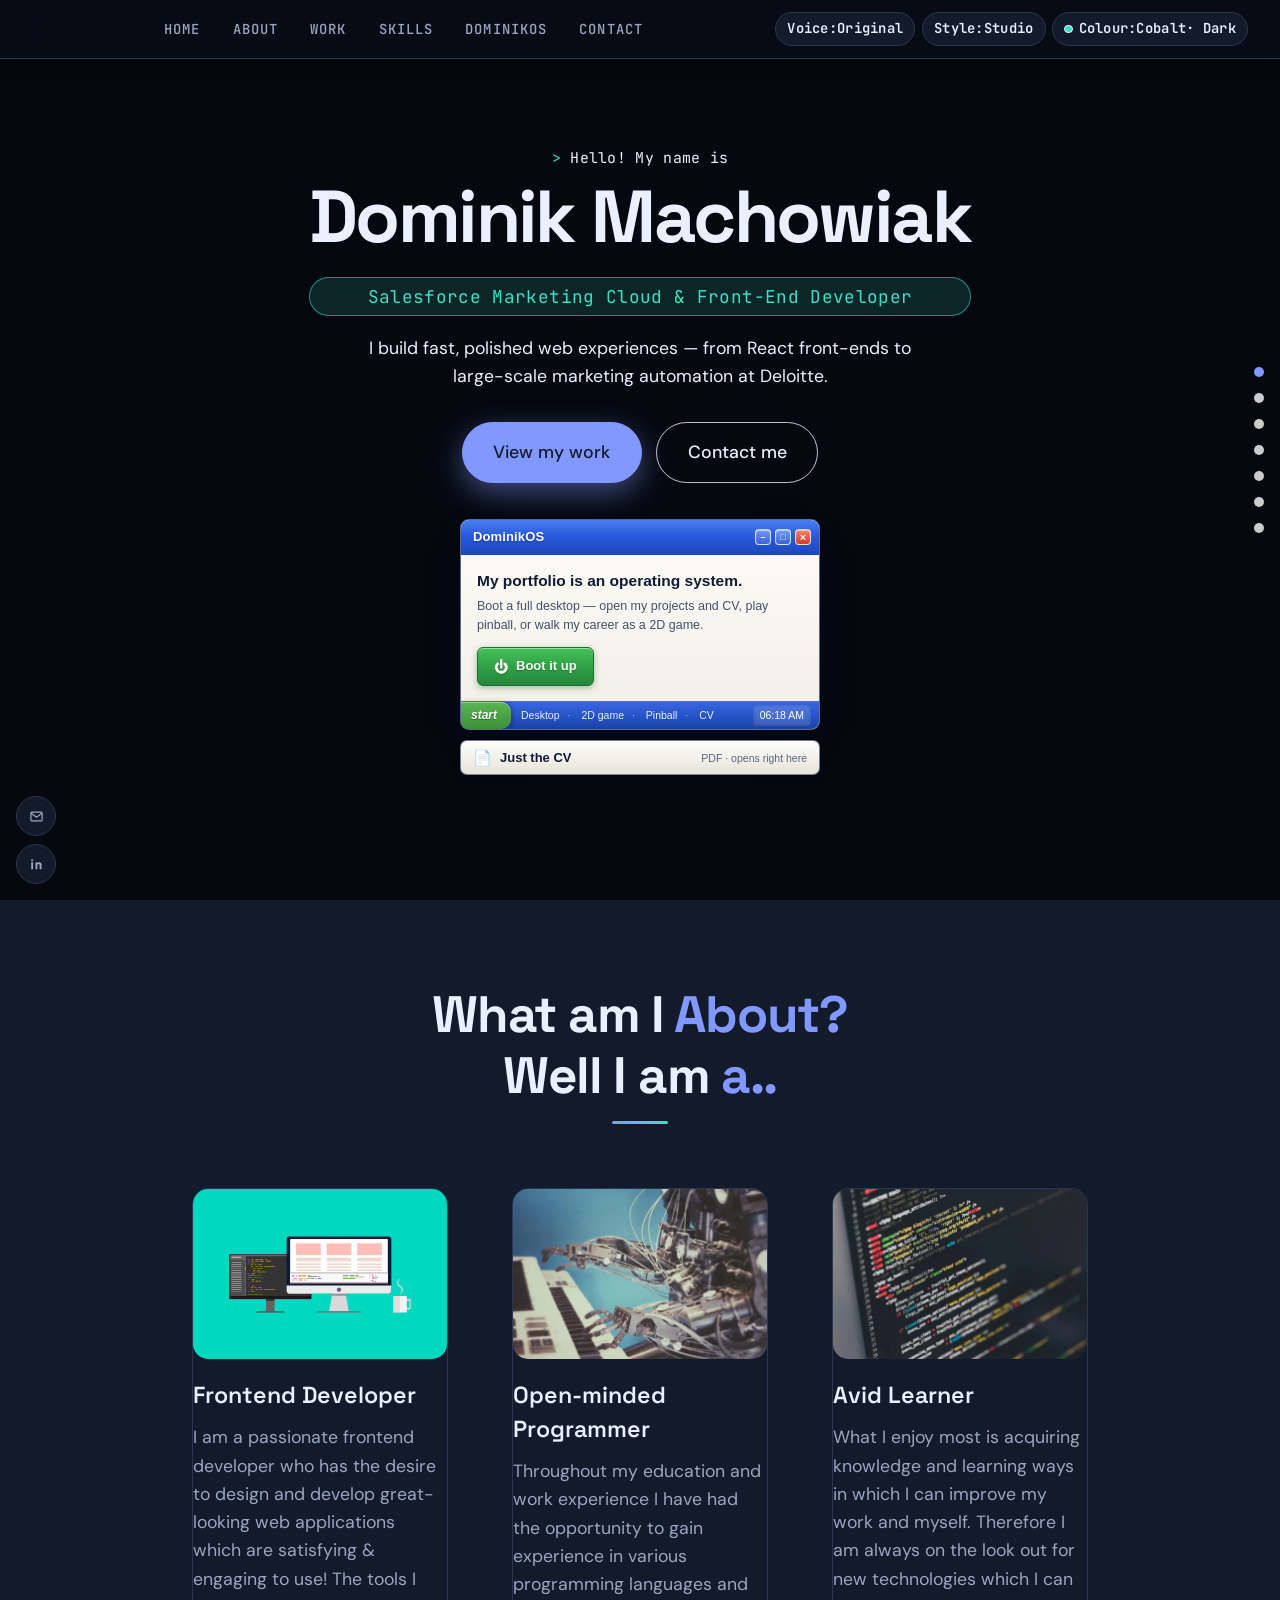
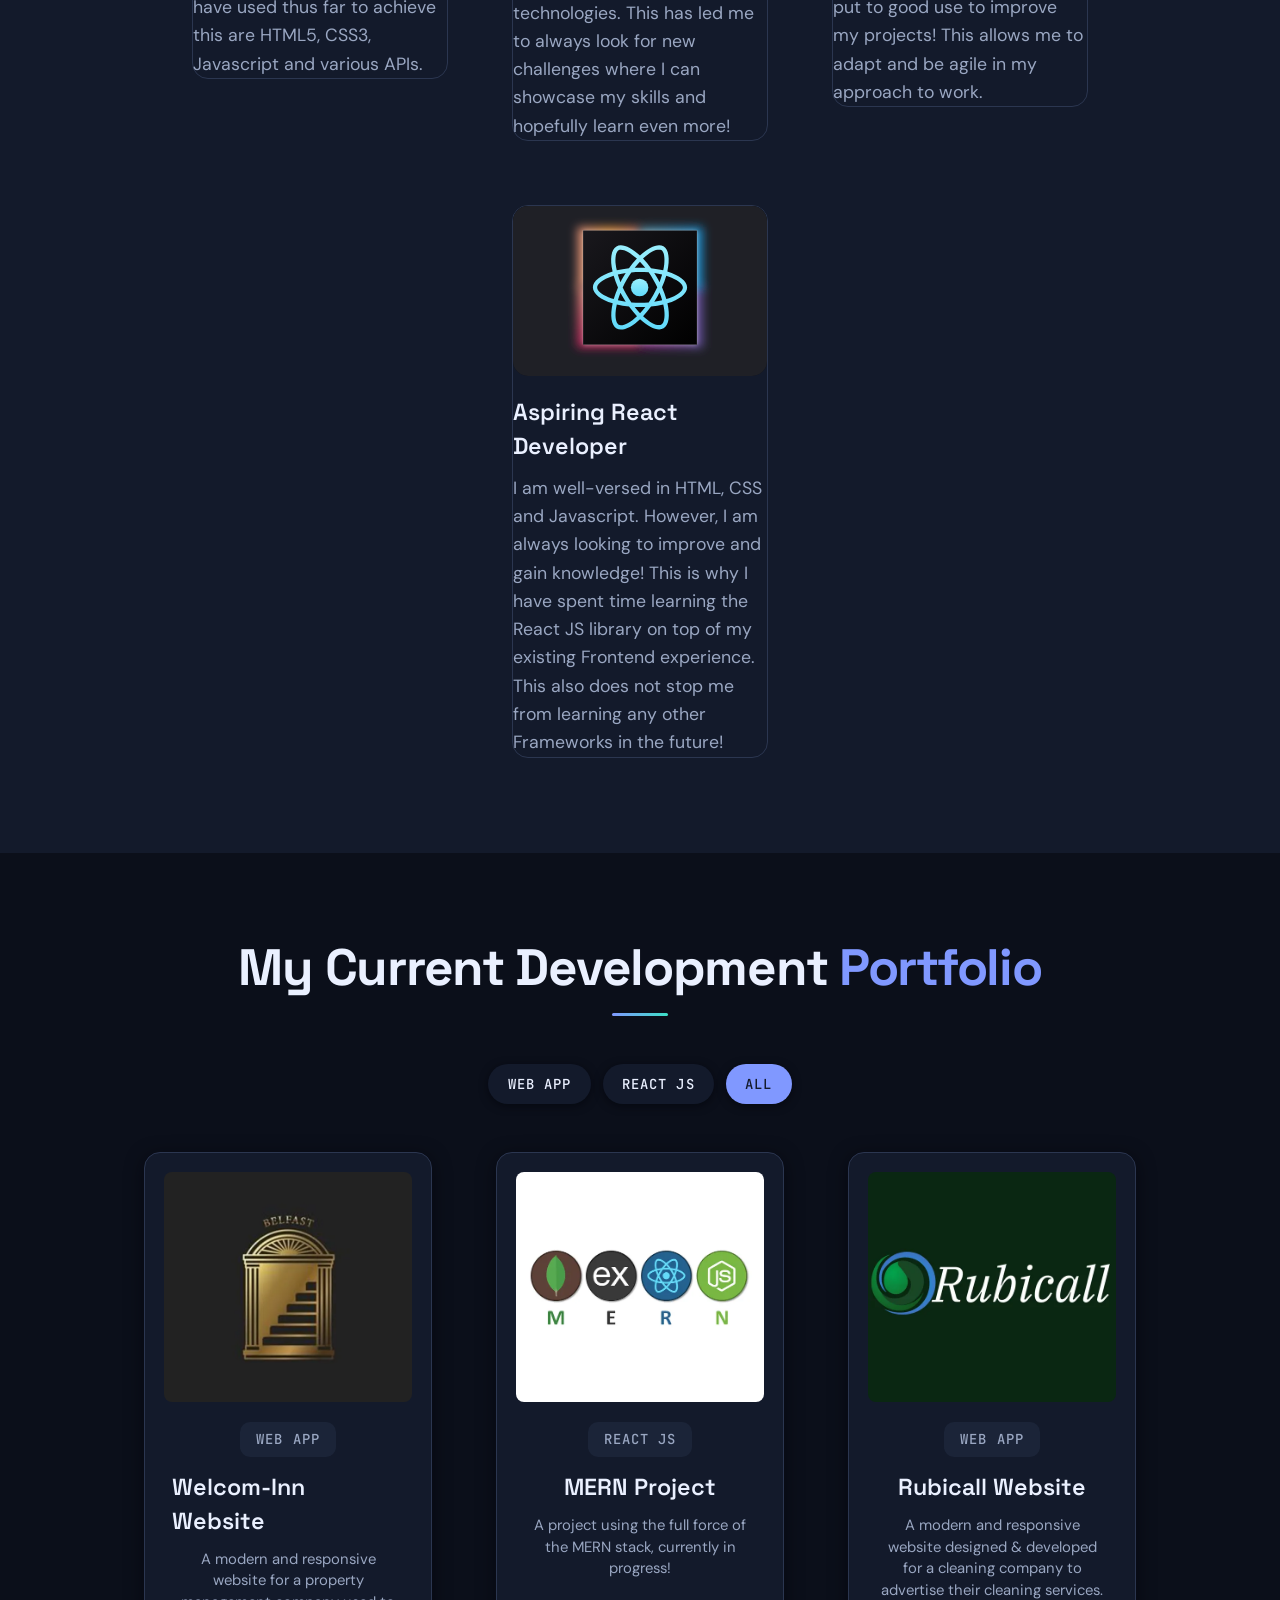
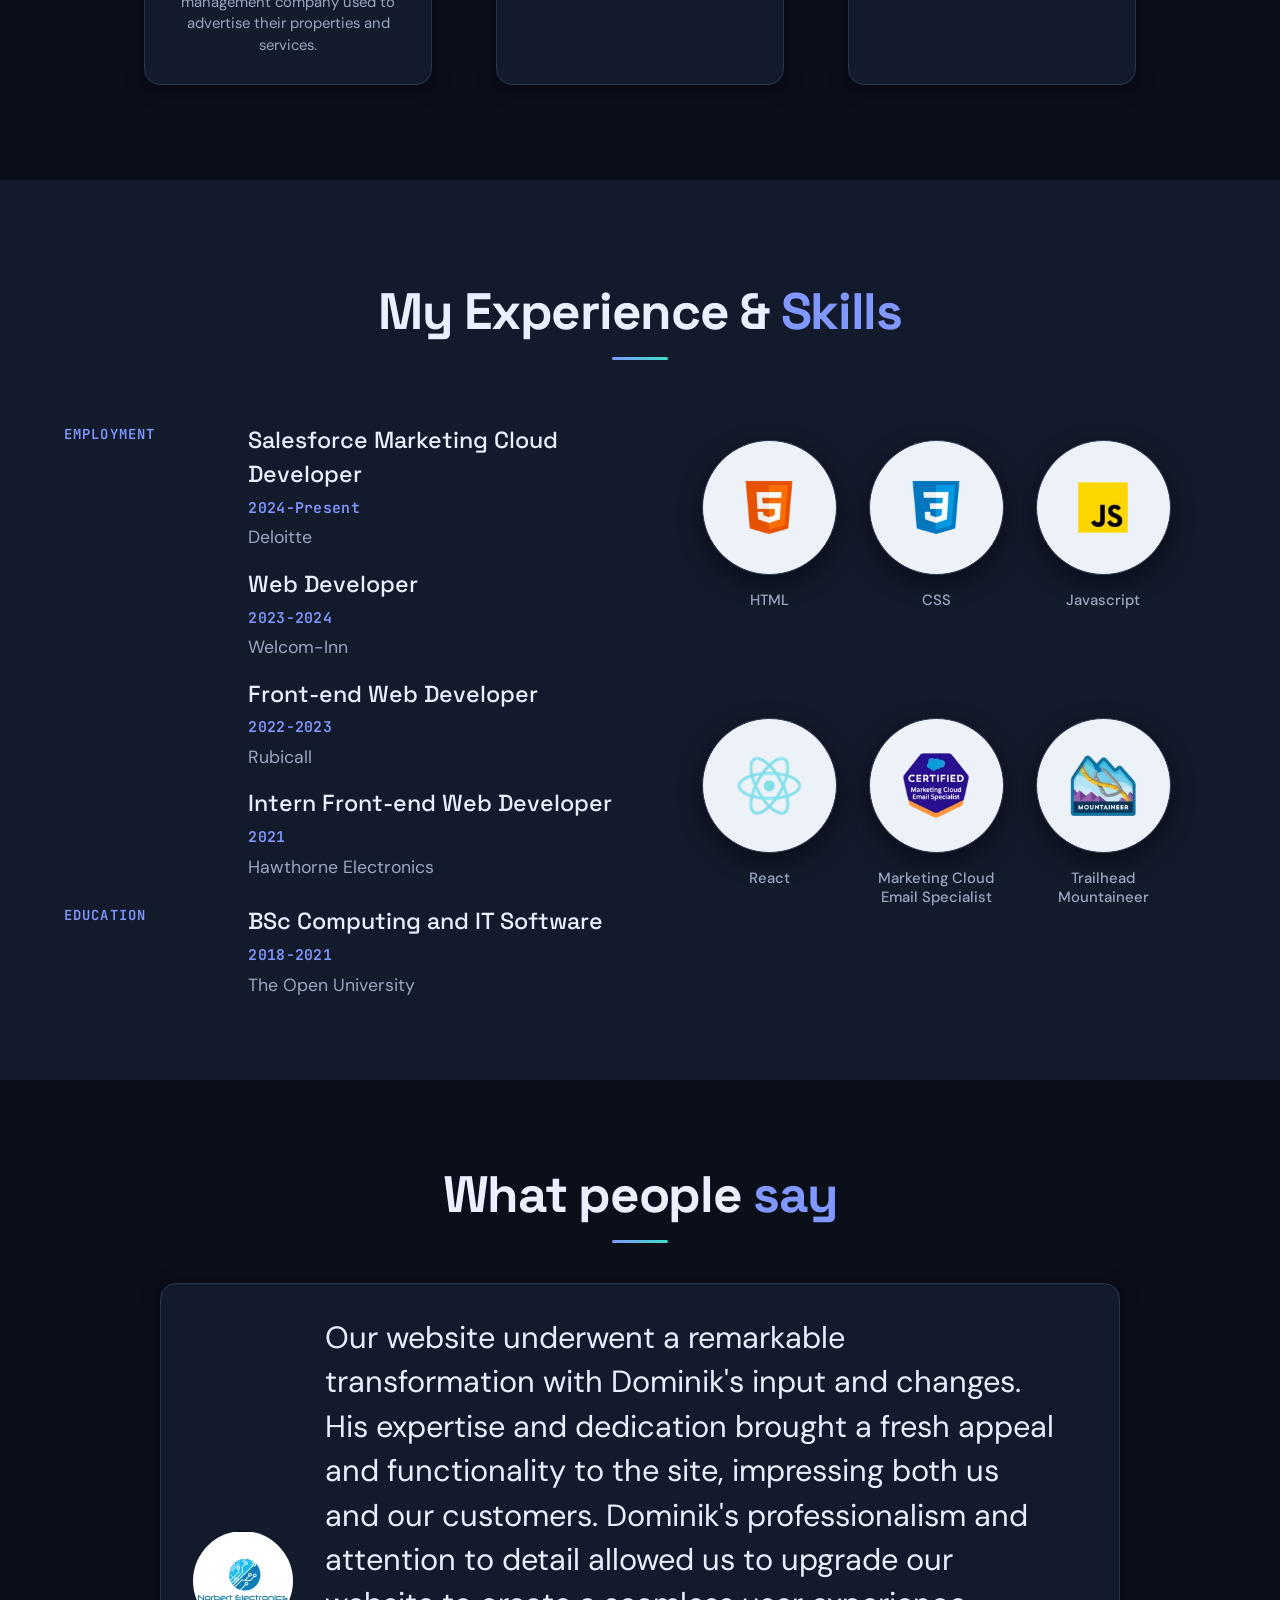
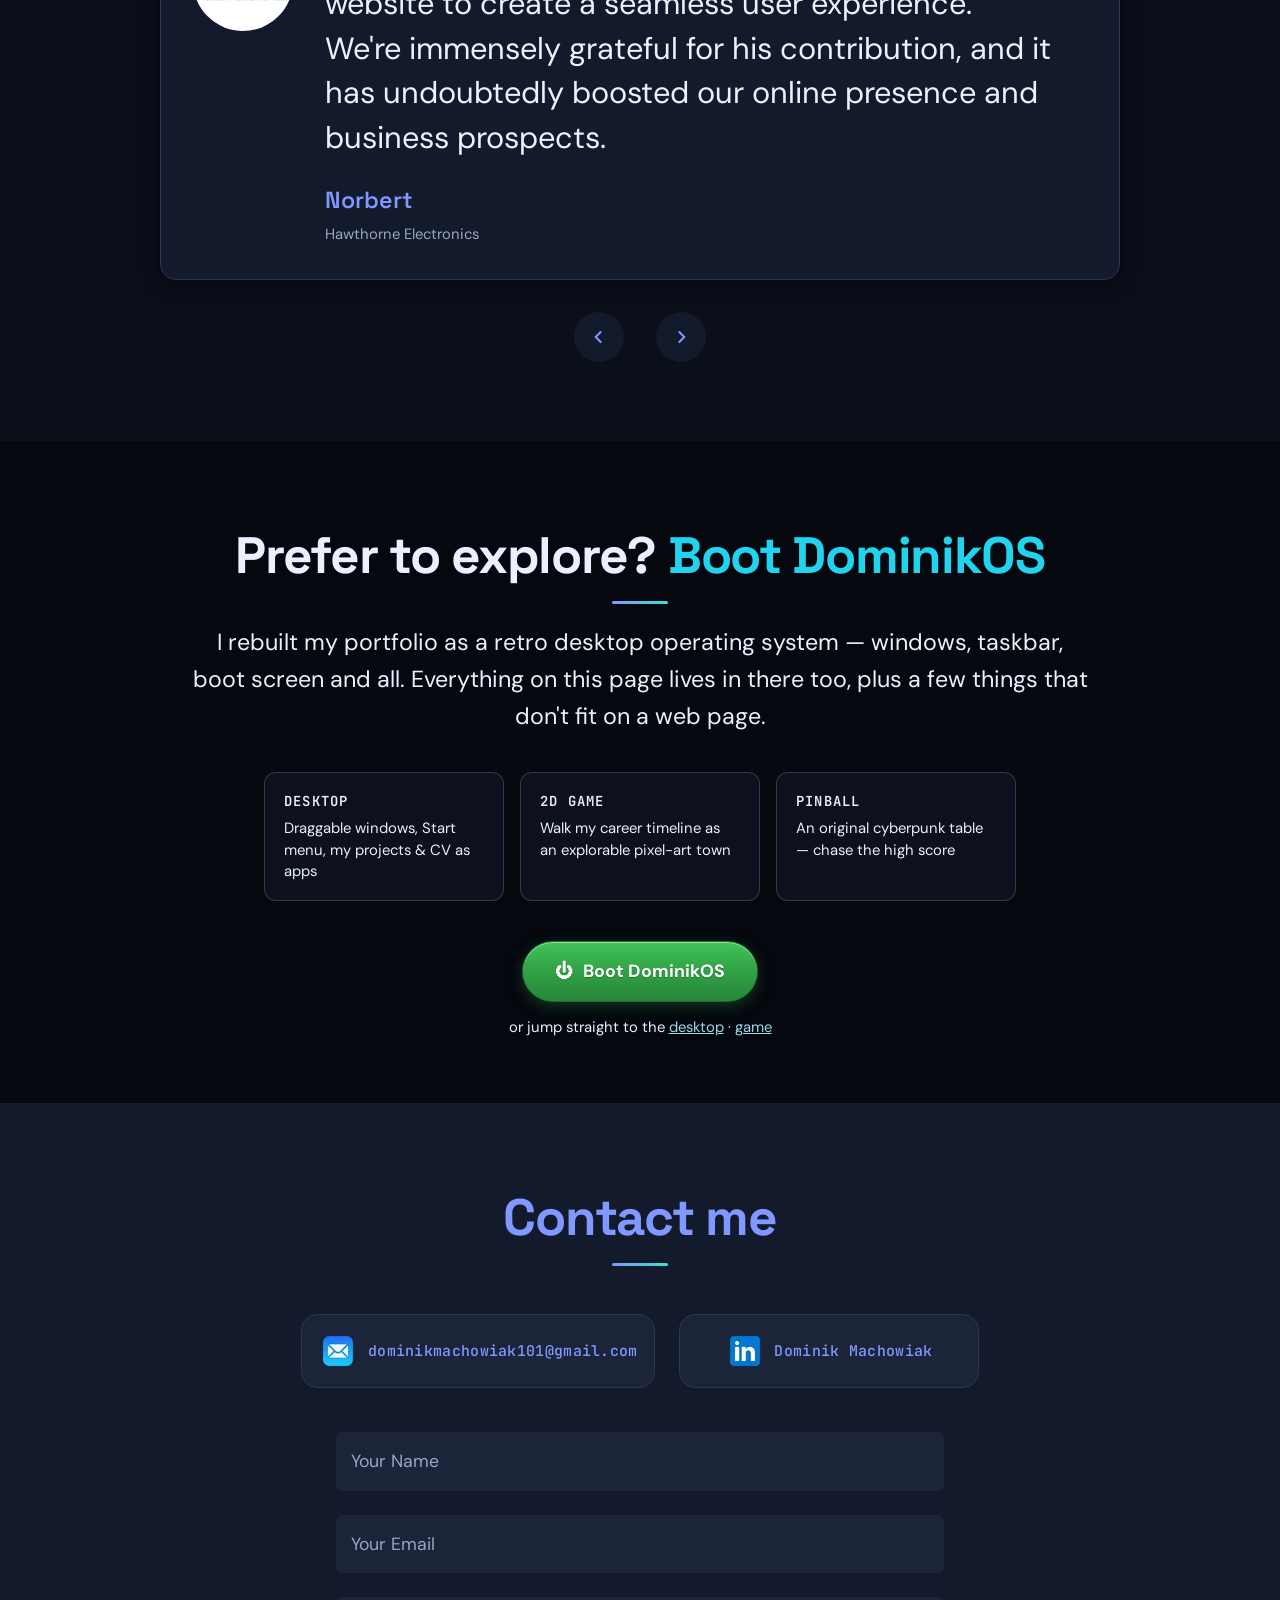
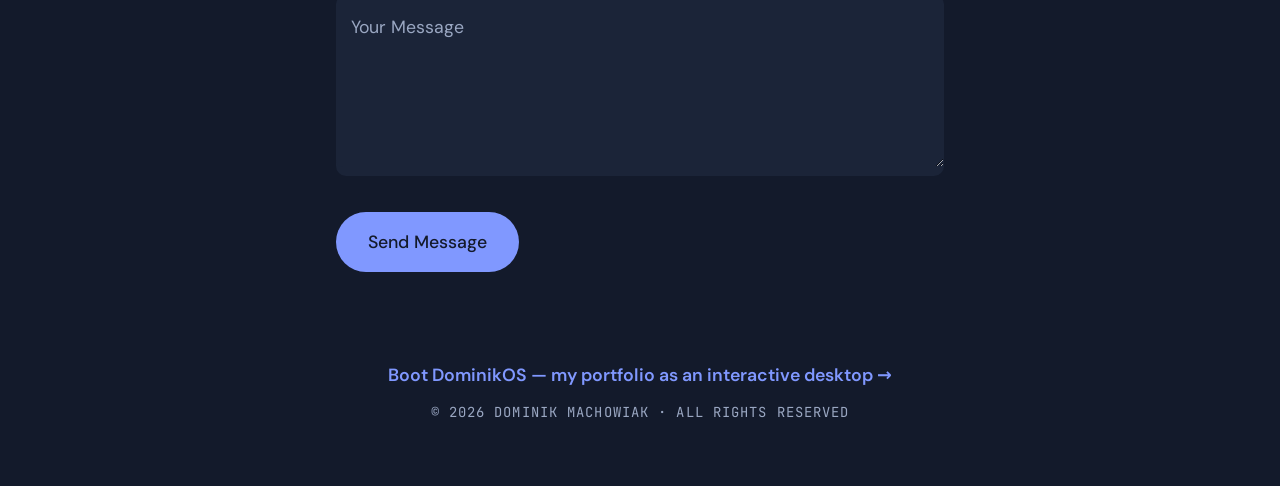
==== index.html @ dfaf6bad "Deploy 2026-09-29 14:57" ====
<!DOCTYPE html><html lang="en" data-copy-version="current" data-style="studio" data-palette="cobalt"> <head><meta charset="utf-8"><meta name="viewport" content="width=device-width, initial-scale=1"><title data-copy-current="Dominik Machowiak | Salesforce Marketing Cloud &#38; Front-End Developer" data-copy-revised="Dominik Machowiak | Salesforce Marketing Cloud &#38; Front-End Developer" data-copy-human="Dominik Machowiak | Web Developer, Marketing Automation &#38; DominikOS">Dominik Machowiak | Salesforce Marketing Cloud &amp; Front-End Developer</title><meta name="description" content="Dominik Machowiak — Salesforce Marketing Cloud Developer at Deloitte and front-end developer (React, JavaScript). See my projects, or boot DominikOS: my portfolio as an interactive desktop with a 2D game." data-copy-current="Dominik Machowiak — Salesforce Marketing Cloud Developer at Deloitte and front-end developer (React, JavaScript). See my projects, or boot DominikOS: my portfolio as an interactive desktop with a 2D game." data-copy-revised="Dominik Machowiak is a Salesforce Marketing Cloud Developer at Deloitte and front-end developer. View selected work, experience and DominikOS." data-copy-human="Websites for real businesses, marketing automation, React and DominikOS: a retro desktop version of Dominik Machowiak's portfolio."><link rel="canonical" href="https://dominikmachowiak.com/"><meta name="theme-color" content="#151320"><link rel="icon" href="/dominik.png"><link rel="apple-touch-icon" href="/logo192.png"><link rel="manifest" href="/manifest.webmanifest"><link rel="sitemap" href="/sitemap-index.xml"><meta name="generator" content="Astro v5.18.2"><meta property="og:type" content="profile"><meta property="og:url" content="https://dominikmachowiak.com/"><meta property="og:title" content="Dominik Machowiak | Salesforce Marketing Cloud &#38; Front-End Developer"><meta property="og:description" content="Dominik Machowiak — Salesforce Marketing Cloud Developer at Deloitte and front-end developer (React, JavaScript). See my projects, or boot DominikOS: my portfolio as an interactive desktop with a 2D game."><meta property="og:image" content="https://dominikmachowiak.com/dominik.png"><meta property="og:site_name" content="Dominik Machowiak"><!-- TODO: replace og:image with a branded 1200x630 card (DominikOS screenshot + name/role) and switch twitter:card to summary_large_image --><meta name="twitter:card" content="summary"><meta name="twitter:title" content="Dominik Machowiak | Salesforce Marketing Cloud &#38; Front-End Developer"><meta name="twitter:description" content="Dominik Machowiak — Salesforce Marketing Cloud Developer at Deloitte and front-end developer (React, JavaScript). See my projects, or boot DominikOS: my portfolio as an interactive desktop with a 2D game."><meta name="twitter:image" content="https://dominikmachowiak.com/dominik.png"><script type="application/ld+json">{"@context":"https://schema.org","@graph":[{"@type":"Person","@id":"https://dominikmachowiak.com/#person","name":"Dominik Machowiak","url":"https://dominikmachowiak.com/","image":"https://dominikmachowiak.com/dominik.png","jobTitle":"Salesforce Marketing Cloud Developer","worksFor":{"@type":"Organization","name":"Deloitte"},"alumniOf":{"@type":"CollegeOrUniversity","name":"The Open University"},"knowsAbout":["Salesforce Marketing Cloud","AMPscript","Email Studio","Front-End Development","React","JavaScript","HTML","CSS"],"email":"mailto:dominikmachowiak101@gmail.com","sameAs":["https://www.linkedin.com/in/dominikmachowiak/"]},{"@type":"WebSite","@id":"https://dominikmachowiak.com/#website","url":"https://dominikmachowiak.com/","name":"Dominik Machowiak — Portfolio","publisher":{"@id":"https://dominikmachowiak.com/#person"}},{"@type":"ProfilePage","@id":"https://dominikmachowiak.com/#page","url":"https://dominikmachowiak.com/","isPartOf":{"@id":"https://dominikmachowiak.com/#website"},"mainEntity":{"@id":"https://dominikmachowiak.com/#person"}}]}</script><script type="speculationrules">{"prerender":[{"where":{"href_matches":"/os/*"},"eagerness":"moderate"}]}</script><!-- Apply saved display choices before first paint; defaults remain usable without JS. --><script>
      (() => {
        let copyVersion = 'current';
        let style = 'studio';
        let palette = 'cobalt';
        const styles = ['studio', 'classic', 'editorial', 'glass', 'terminal', 'cupertino'];
        const palettes = [
          'cobalt',
          'frost',
          'cloud',
          'paper',
          'mint',
          'rose',
          'sky',
          'sand',
          'midnight',
          'oled',
          'forest',
          'aubergine',
          'ember',
          'slate',
        ];

        try {
          const savedVersion = localStorage.getItem('portfolio-copy-version');
          const savedStyle = localStorage.getItem('portfolio-style');
          const savedPalette = localStorage.getItem('portfolio-palette');
          if (savedVersion === 'revised' || savedVersion === 'human') copyVersion = savedVersion;
          if (savedStyle && styles.includes(savedStyle)) style = savedStyle;
          if (savedPalette && palettes.includes(savedPalette)) palette = savedPalette;
        } catch {
          // Storage may be disabled; all switches still work for this visit.
        }

        document.documentElement.dataset.copyVersion = copyVersion;
        document.documentElement.dataset.style = style;
        document.documentElement.dataset.palette = palette;
        document.documentElement.classList.add('js');
      })();
    </script><link rel="stylesheet" href="/_astro/index.BD289SNH.css"></head> <body>  <nav class="navbar" aria-label="Main" data-astro-cid-5blmo7yk> <a class="navbar-title" href="#home" tabindex="-1" aria-hidden="true" data-astro-cid-5blmo7yk>Dominik Machowiak</a> <ul class="navbar-links" data-astro-cid-5blmo7yk> <li data-astro-cid-5blmo7yk> <a href="#home" data-astro-cid-5blmo7yk> <span data-copy-version="current" data-astro-cid-5blmo7yk>home</span> <span data-copy-version="revised" data-astro-cid-5blmo7yk>Home</span> <span data-copy-version="human" data-astro-cid-5blmo7yk>Home</span> </a> </li><li data-astro-cid-5blmo7yk> <a href="#about" data-astro-cid-5blmo7yk> <span data-copy-version="current" data-astro-cid-5blmo7yk>about</span> <span data-copy-version="revised" data-astro-cid-5blmo7yk>Profile</span> <span data-copy-version="human" data-astro-cid-5blmo7yk>About</span> </a> </li><li data-astro-cid-5blmo7yk> <a href="#work" data-astro-cid-5blmo7yk> <span data-copy-version="current" data-astro-cid-5blmo7yk>work</span> <span data-copy-version="revised" data-astro-cid-5blmo7yk>Work</span> <span data-copy-version="human" data-astro-cid-5blmo7yk>Things I&#39;ve built</span> </a> </li><li data-astro-cid-5blmo7yk> <a href="#skills" data-astro-cid-5blmo7yk> <span data-copy-version="current" data-astro-cid-5blmo7yk>skills</span> <span data-copy-version="revised" data-astro-cid-5blmo7yk>Experience</span> <span data-copy-version="human" data-astro-cid-5blmo7yk>Experience</span> </a> </li><li data-astro-cid-5blmo7yk> <a href="#dominikos" data-astro-cid-5blmo7yk> <span data-copy-version="current" data-astro-cid-5blmo7yk>DominikOS</span> <span data-copy-version="revised" data-astro-cid-5blmo7yk>DominikOS</span> <span data-copy-version="human" data-astro-cid-5blmo7yk>DominikOS</span> </a> </li><li data-astro-cid-5blmo7yk> <a href="#contact" data-astro-cid-5blmo7yk> <span data-copy-version="current" data-astro-cid-5blmo7yk>contact</span> <span data-copy-version="revised" data-astro-cid-5blmo7yk>Contact</span> <span data-copy-version="human" data-astro-cid-5blmo7yk>Say hello</span> </a> </li> </ul> <div class="navbar-controls" role="group" aria-label="Portfolio display options" data-astro-cid-5blmo7yk> <button class="nav-option-toggle copy-toggle" type="button" aria-label="Copy version: Original. Activate formal version." data-copy-active="current" data-copy-toggle data-astro-cid-5blmo7yk> <span class="toggle-prefix" data-astro-cid-5blmo7yk>Voice: </span><span data-copy-toggle-label data-astro-cid-5blmo7yk>Original</span> <span class="sr-only" data-copy-toggle-action data-astro-cid-5blmo7yk>. Activate formal version.</span> </button> <button class="nav-option-toggle style-toggle" type="button" aria-label="Style: Classic. Activate editorial style." data-style-active="classic" data-style-toggle data-astro-cid-5blmo7yk> <span class="toggle-prefix" data-astro-cid-5blmo7yk>Style: </span><span data-style-toggle-label data-astro-cid-5blmo7yk>Classic</span> <span class="sr-only" data-style-toggle-action data-astro-cid-5blmo7yk>. Activate editorial style.</span> </button> <button class="nav-option-toggle palette-toggle" type="button" aria-label="Colour palette: Cloud, light mode. Activate Paper, light mode." data-palette-active="cloud" data-palette-toggle data-astro-cid-5blmo7yk> <span class="palette-swatch" aria-hidden="true" data-astro-cid-5blmo7yk></span> <span class="toggle-prefix" data-astro-cid-5blmo7yk>Colour: </span><span data-palette-toggle-label data-astro-cid-5blmo7yk>Cloud</span> <span class="toggle-detail" data-palette-toggle-mode data-astro-cid-5blmo7yk> · Light</span> <span class="sr-only" data-palette-toggle-action data-astro-cid-5blmo7yk>. Activate Paper, light mode.</span> </button> </div> <button class="navbar-toggle" type="button" aria-expanded="false" aria-controls="mobile-menu" data-nav-toggle data-astro-cid-5blmo7yk> <span class="sr-only" data-astro-cid-5blmo7yk>Open menu</span> <svg width="20" height="20" viewBox="0 0 24 24" fill="none" aria-hidden="true" data-astro-cid-5blmo7yk> <path d="M4 7h16M4 12h16M4 17h10" stroke="currentColor" stroke-width="2" stroke-linecap="round" data-astro-cid-5blmo7yk></path> </svg> </button> <div class="navbar-panel" id="mobile-menu" hidden data-nav-panel data-astro-cid-5blmo7yk> <button class="navbar-close" type="button" data-nav-close data-astro-cid-5blmo7yk> <span class="sr-only" data-astro-cid-5blmo7yk>Close menu</span> <svg width="26" height="26" viewBox="0 0 24 24" fill="none" aria-hidden="true" data-astro-cid-5blmo7yk> <path d="M6 6l12 12M18 6L6 18" stroke="currentColor" stroke-width="2" stroke-linecap="round" data-astro-cid-5blmo7yk></path> </svg> </button> <ul data-astro-cid-5blmo7yk> <li data-astro-cid-5blmo7yk> <a href="#home" data-nav-link data-astro-cid-5blmo7yk> <span data-copy-version="current" data-astro-cid-5blmo7yk>home</span> <span data-copy-version="revised" data-astro-cid-5blmo7yk>Home</span> <span data-copy-version="human" data-astro-cid-5blmo7yk>Home</span> </a> </li><li data-astro-cid-5blmo7yk> <a href="#about" data-nav-link data-astro-cid-5blmo7yk> <span data-copy-version="current" data-astro-cid-5blmo7yk>about</span> <span data-copy-version="revised" data-astro-cid-5blmo7yk>Profile</span> <span data-copy-version="human" data-astro-cid-5blmo7yk>About</span> </a> </li><li data-astro-cid-5blmo7yk> <a href="#work" data-nav-link data-astro-cid-5blmo7yk> <span data-copy-version="current" data-astro-cid-5blmo7yk>work</span> <span data-copy-version="revised" data-astro-cid-5blmo7yk>Work</span> <span data-copy-version="human" data-astro-cid-5blmo7yk>Things I&#39;ve built</span> </a> </li><li data-astro-cid-5blmo7yk> <a href="#skills" data-nav-link data-astro-cid-5blmo7yk> <span data-copy-version="current" data-astro-cid-5blmo7yk>skills</span> <span data-copy-version="revised" data-astro-cid-5blmo7yk>Experience</span> <span data-copy-version="human" data-astro-cid-5blmo7yk>Experience</span> </a> </li><li data-astro-cid-5blmo7yk> <a href="#dominikos" data-nav-link data-astro-cid-5blmo7yk> <span data-copy-version="current" data-astro-cid-5blmo7yk>DominikOS</span> <span data-copy-version="revised" data-astro-cid-5blmo7yk>DominikOS</span> <span data-copy-version="human" data-astro-cid-5blmo7yk>DominikOS</span> </a> </li><li data-astro-cid-5blmo7yk> <a href="#contact" data-nav-link data-astro-cid-5blmo7yk> <span data-copy-version="current" data-astro-cid-5blmo7yk>contact</span> <span data-copy-version="revised" data-astro-cid-5blmo7yk>Contact</span> <span data-copy-version="human" data-astro-cid-5blmo7yk>Say hello</span> </a> </li> </ul> </div> </nav>  <main> <header id="home" class="section bg-dark hero" data-astro-cid-shwxrd6l> <div class="hero-circles hero-circles-left" aria-hidden="true" data-astro-cid-shwxrd6l> <div class="circle" data-astro-cid-shwxrd6l> <img src="/_astro/html.PqILu1lY_RP3g8.webp" alt loading="eager" data-astro-cid-shwxrd6l="true" decoding="async" fetchpriority="auto" width="120" height="120"> </div><div class="circle" data-astro-cid-shwxrd6l> <img src="/_astro/javascript.Db3Wfev6_Z4UIY7.webp" alt loading="eager" data-astro-cid-shwxrd6l="true" decoding="async" fetchpriority="auto" width="120" height="120"> </div><div class="circle" data-astro-cid-shwxrd6l> <img src="/_astro/css.D5KBgePu_2uhsbn.webp" alt loading="eager" data-astro-cid-shwxrd6l="true" decoding="async" fetchpriority="auto" width="120" height="120"> </div> </div> <div class="hero-info" data-astro-cid-shwxrd6l> <p class="hero-greeting" data-astro-cid-shwxrd6l> <span data-copy-version="current">Hello! My name is</span> <span data-copy-version="revised">Hello, I&#39;m</span> <span data-copy-version="human">Hey, I&#39;m</span> </p> <h1 class="hero-h1" data-astro-cid-shwxrd6l> <span class="hero-name" data-astro-cid-shwxrd6l>Dominik Machowiak</span> <span class="hero-role" data-astro-cid-shwxrd6l> <span data-copy-version="current">Salesforce Marketing Cloud &amp; Front-End Developer</span> <span data-copy-version="revised">Salesforce Marketing Cloud &amp; Front-End Developer</span> <span data-copy-version="human">Web developer, marketing automation developer, and builder of DominikOS.</span> </span> </h1> <p class="hero-sub" data-astro-cid-shwxrd6l> <span data-copy-version="current">I build fast, polished web experiences — from React front-ends to large-scale marketing automation at Deloitte.</span> <span data-copy-version="revised">At Deloitte, I develop Salesforce Marketing Cloud solutions. I also build responsive websites with HTML, CSS and JavaScript, and I work with React.</span> <span data-copy-version="human">Websites for real businesses, marketing automation, a bit of React, and a portfolio that turned into a retro desktop with games in it. That&#39;s what you&#39;ll find here.</span> </p> <div class="hero-ctas" data-astro-cid-shwxrd6l> <a class="hero-btn hero-btn-primary" href="#work" data-astro-cid-shwxrd6l> <span data-copy-version="current">View my work</span> <span data-copy-version="revised">View selected work</span> <span data-copy-version="human">See what I&#39;ve built</span> </a> <a class="hero-btn" href="#contact" data-astro-cid-shwxrd6l> <span data-copy-version="current">Contact me</span> <span data-copy-version="revised">Get in touch</span> <span data-copy-version="human">Say hello</span> </a> </div> <div class="osl-wrap" data-astro-cid-32yts7bh> <a class="os-launch" href="/os/?boot=chooser" aria-label="Boot DominikOS — explore my portfolio as an interactive desktop, with a 2D game, pinball and my CV inside" data-os-launch data-astro-cid-32yts7bh> <span class="osl-titlebar" data-astro-cid-32yts7bh> <span class="osl-title" data-astro-cid-32yts7bh>DominikOS</span> <span class="osl-buttons" aria-hidden="true" data-astro-cid-32yts7bh> <span class="osl-btn osl-btn-min" data-astro-cid-32yts7bh></span> <span class="osl-btn osl-btn-max" data-astro-cid-32yts7bh></span> <span class="osl-btn osl-btn-close" data-astro-cid-32yts7bh></span> </span> </span> <span class="osl-body" data-astro-cid-32yts7bh> <span class="osl-headline" data-astro-cid-32yts7bh> <span data-copy-version="current">My portfolio is an operating system.</span> <span data-copy-version="revised">Explore my portfolio as a desktop.</span> <span data-copy-version="human">The portfolio went a bit further than a portfolio.</span> </span> <span class="osl-sub" data-astro-cid-32yts7bh> <span data-copy-version="current">Boot a full desktop — open my projects and CV, play pinball, or walk my career as a 2D game.</span> <span data-copy-version="revised">Open my projects and CV, explore my career timeline in a 2D game, or play pinball—all inside DominikOS.</span> <span data-copy-version="human">Open the projects and CV, wander through a 2D career game, or take a break with pinball. Everything lives inside DominikOS.</span> </span> <span class="osl-boot" data-astro-cid-32yts7bh> <span class="osl-power" aria-hidden="true" data-astro-cid-32yts7bh>&#x23FB;</span> <span data-copy-version="current">Boot it up</span> <span data-copy-version="revised">Boot DominikOS</span> <span data-copy-version="human">Open the desktop</span> </span> </span> <span class="osl-taskbar" aria-hidden="true" data-astro-cid-32yts7bh> <span class="osl-start" data-astro-cid-32yts7bh>start</span> <span class="osl-apps" data-astro-cid-32yts7bh> <span data-astro-cid-32yts7bh> <span data-copy-version="current">Desktop</span> <span data-copy-version="revised">Desktop</span> <span data-copy-version="human">Desktop</span> </span><span data-astro-cid-32yts7bh> <span data-copy-version="current">2D game</span> <span data-copy-version="revised">2D game</span> <span data-copy-version="human">2D game</span> </span><span data-astro-cid-32yts7bh> <span data-copy-version="current">Pinball</span> <span data-copy-version="revised">Pinball</span> <span data-copy-version="human">Pinball</span> </span><span data-astro-cid-32yts7bh> <span data-copy-version="current">CV</span> <span data-copy-version="revised">CV</span> <span data-copy-version="human">CV</span> </span> </span> <span class="osl-clock" data-osl-clock data-astro-cid-32yts7bh>--:--</span> </span> </a> <!-- Straight to the CV: opens the PDF in place, no boot, no navigation. Sits outside the
       card's <a> because interactive content can't legally nest inside a link. --> <button class="osl-cv" type="button" data-cv-open aria-haspopup="dialog" data-astro-cid-32yts7bh> <span class="osl-cv__icon" aria-hidden="true" data-astro-cid-32yts7bh>📄</span> <span class="osl-cv__label" data-astro-cid-32yts7bh>Just the CV</span> <span class="osl-cv__hint" data-astro-cid-32yts7bh>PDF · opens right here</span> </button> </div> <dialog class="cv-dlg" data-cv-dlg aria-labelledby="cv-dlg-title" data-astro-cid-32yts7bh> <div class="cv-dlg__win" data-astro-cid-32yts7bh> <div class="cv-dlg__bar" data-astro-cid-32yts7bh> <span class="cv-dlg__title" id="cv-dlg-title" data-astro-cid-32yts7bh>Dominik Machowiak — CV</span> <a class="cv-dlg__btn" href="/os/assets/cv.pdf" download="Dominik-Machowiak-CV.pdf" data-astro-cid-32yts7bh>Download</a> <a class="cv-dlg__btn cv-dlg__btn--ghost" href="/os/assets/cv.pdf" target="_blank" rel="noopener" data-astro-cid-32yts7bh>Open in new tab &#x2197;</a> <button class="cv-dlg__x" type="button" data-cv-close aria-label="Close the CV" data-astro-cid-32yts7bh>&#x2715;</button> </div> <!-- <object> renders the PDF inline on desktop; the fallback covers mobile browsers,
         which refuse inline PDFs and would otherwise show an empty frame. --> <object class="cv-dlg__frame" data="/os/assets/cv.pdf" type="application/pdf" title="Dominik Machowiak - CV" data-astro-cid-32yts7bh> <div class="cv-dlg__fallback" data-astro-cid-32yts7bh> <p data-astro-cid-32yts7bh>Your browser won't display PDFs inline.</p> <a class="cv-dlg__btn cv-dlg__btn--big" href="/os/assets/cv.pdf" target="_blank" rel="noopener" data-astro-cid-32yts7bh>Open the CV &#x2197;</a> <a class="cv-dlg__btn cv-dlg__btn--ghost" href="/os/assets/cv.pdf" download="Dominik-Machowiak-CV.pdf" data-astro-cid-32yts7bh>Download instead</a> </div> </object> </div> </dialog> <script type="module">const n=document.querySelector("[data-os-launch]"),r=document.querySelector("[data-osl-clock]");if(r){const e=()=>{r.textContent=new Date().toLocaleTimeString([],{hour:"2-digit",minute:"2-digit"})};e(),setInterval(e,3e4)}if(n){let e=!1;const o=()=>{if(e)return;e=!0;const c=document.createElement("link");c.rel="prefetch",c.href="/os/",document.head.appendChild(c)};n.addEventListener("pointerenter",o,{once:!0}),n.addEventListener("focus",o,{once:!0})}const d=document.querySelector("[data-cv-open]"),t=document.querySelector("[data-cv-dlg]"),a=document.querySelector("[data-cv-close]");d&&t&&(d.addEventListener("click",()=>t.showModal()),a?.addEventListener("click",()=>t.close()),t.addEventListener("click",e=>{e.target===t&&t.close()}));</script>  </div> <div class="hero-circles hero-circles-right" aria-hidden="true" data-astro-cid-shwxrd6l> <div class="circle" data-astro-cid-shwxrd6l> <img src="/_astro/python.Dmg8y7vF_i2aKb.webp" alt loading="eager" data-astro-cid-shwxrd6l="true" decoding="async" fetchpriority="auto" width="120" height="120"> </div><div class="circle" data-astro-cid-shwxrd6l> <img src="/_astro/csharp.COLDLYDH_Z1rX8S2.webp" alt loading="eager" data-astro-cid-shwxrd6l="true" decoding="async" fetchpriority="auto" width="120" height="120"> </div><div class="circle" data-astro-cid-shwxrd6l> <img src="/_astro/react.CdjkVGwu_Z1yIG9H.webp" alt loading="eager" data-astro-cid-shwxrd6l="true" decoding="async" fetchpriority="auto" width="120" height="120"> </div> </div> </header>  <section id="about" class="section bg-white" aria-labelledby="about-heading" data-astro-cid-gqmbxsao> <h2 id="about-heading" class="head-text" data-astro-cid-gqmbxsao> <span class="copy-heading" data-copy-version="current" data-astro-cid-gqmbxsao>
What am I <span data-astro-cid-gqmbxsao>About?</span><br data-astro-cid-gqmbxsao>Well I am <span data-astro-cid-gqmbxsao>a..</span> </span> <span class="copy-heading" data-copy-version="revised" data-astro-cid-gqmbxsao>
Professional <span data-astro-cid-gqmbxsao>Profile</span> </span> <span class="copy-heading" data-copy-version="human" data-astro-cid-gqmbxsao> A little about <span data-astro-cid-gqmbxsao>me</span> </span> </h2> <div class="profiles" data-copy-version="current" data-astro-cid-gqmbxsao> <article class="profile reveal" data-astro-cid-gqmbxsao> <img src="/_astro/about-frontend.DRhevYEk_Z24uMhj.svg" alt loading="lazy" decoding="async" data-astro-cid-gqmbxsao="true" fetchpriority="auto" width="512" height="362"> <h3 class="bold-text" data-astro-cid-gqmbxsao>Frontend Developer</h3> <p class="p-text" data-astro-cid-gqmbxsao>I am a passionate frontend developer who has the desire to design and develop great-looking web applications which are satisfying &amp; engaging to use! The tools I have used thus far to achieve this are HTML5, CSS3, Javascript and various APIs.</p> </article><article class="profile reveal" data-astro-cid-gqmbxsao> <img src="/_astro/about-programmer.BM9rDqfo_1GBQgm.webp" alt loading="lazy" decoding="async" data-astro-cid-gqmbxsao="true" fetchpriority="auto" width="512" height="384"> <h3 class="bold-text" data-astro-cid-gqmbxsao>Open-minded Programmer</h3> <p class="p-text" data-astro-cid-gqmbxsao>Throughout my education and work experience I have had the opportunity to gain experience in various programming languages and technologies. This has led me to always look for new challenges where I can showcase my skills and hopefully learn even more!</p> </article><article class="profile reveal" data-astro-cid-gqmbxsao> <img src="/_astro/about-learner.BwpAPJaT_ZetmdU.webp" alt loading="lazy" decoding="async" data-astro-cid-gqmbxsao="true" fetchpriority="auto" width="512" height="342"> <h3 class="bold-text" data-astro-cid-gqmbxsao>Avid Learner</h3> <p class="p-text" data-astro-cid-gqmbxsao>What I enjoy most is acquiring knowledge and learning ways in which I can improve my work and myself. Therefore I am always on the look out for new technologies which I can put to good use to improve my projects! This allows me to adapt and be agile in my approach to work.</p> </article><article class="profile reveal" data-astro-cid-gqmbxsao> <img src="/_astro/about-react.BtWv4f-T_A9U1m.svg" alt loading="lazy" decoding="async" data-astro-cid-gqmbxsao="true" fetchpriority="auto" width="512" height="285"> <h3 class="bold-text" data-astro-cid-gqmbxsao>Aspiring React Developer</h3> <p class="p-text" data-astro-cid-gqmbxsao>I am well-versed in HTML, CSS and Javascript. However, I am always looking to improve and gain knowledge! This is why I have spent time learning the React JS library on top of my existing Frontend experience. This also does not stop me from learning any other Frameworks in the future!</p> </article> </div><div class="profiles" data-copy-version="revised" data-astro-cid-gqmbxsao> <article class="profile reveal" data-astro-cid-gqmbxsao> <img src="/_astro/about-programmer.BM9rDqfo_1GBQgm.webp" alt loading="lazy" decoding="async" data-astro-cid-gqmbxsao="true" fetchpriority="auto" width="512" height="384"> <h3 class="bold-text" data-astro-cid-gqmbxsao>Marketing Automation</h3> <p class="p-text" data-astro-cid-gqmbxsao>I develop and deploy Salesforce Marketing Cloud solutions at Deloitte. My automotive-sector work includes technical consultation and work on approximately 300 email and SMS messages for a multi-brand marketing transformation.</p> </article><article class="profile reveal" data-astro-cid-gqmbxsao> <img src="/_astro/about-frontend.DRhevYEk_Z24uMhj.svg" alt loading="lazy" decoding="async" data-astro-cid-gqmbxsao="true" fetchpriority="auto" width="512" height="362"> <h3 class="bold-text" data-astro-cid-gqmbxsao>Front-End Development</h3> <p class="p-text" data-astro-cid-gqmbxsao>I design and develop responsive websites with HTML, CSS and JavaScript. My selected work includes websites for property management and cleaning businesses.</p> </article><article class="profile reveal" data-astro-cid-gqmbxsao> <img src="/_astro/about-learner.BwpAPJaT_ZetmdU.webp" alt loading="lazy" decoding="async" data-astro-cid-gqmbxsao="true" fetchpriority="auto" width="512" height="342"> <h3 class="bold-text" data-astro-cid-gqmbxsao>Technical Foundation</h3> <p class="p-text" data-astro-cid-gqmbxsao>My Computing and IT Software studies at The Open University complement practical work in front-end development and marketing automation. I have also spent time learning React alongside my core web-development tools.</p> </article> </div><div class="profiles" data-copy-version="human" data-astro-cid-gqmbxsao> <article class="profile reveal" data-astro-cid-gqmbxsao> <img src="/_astro/about-frontend.DRhevYEk_Z24uMhj.svg" alt loading="lazy" decoding="async" data-astro-cid-gqmbxsao="true" fetchpriority="auto" width="512" height="362"> <h3 class="bold-text" data-astro-cid-gqmbxsao>Websites for real businesses</h3> <p class="p-text" data-astro-cid-gqmbxsao>I&#39;ve designed and built websites for a property-management company and a cleaning business, using HTML, CSS and JavaScript to put their services and offers online.</p> </article><article class="profile reveal" data-astro-cid-gqmbxsao> <img src="/_astro/about-programmer.BM9rDqfo_1GBQgm.webp" alt loading="lazy" decoding="async" data-astro-cid-gqmbxsao="true" fetchpriority="auto" width="512" height="384"> <h3 class="bold-text" data-astro-cid-gqmbxsao>Automation, not just interfaces</h3> <p class="p-text" data-astro-cid-gqmbxsao>I also work in Salesforce Marketing Cloud at Deloitte: technical consultation, marketing automation and a multi-brand automotive transformation with around 300 email and SMS messages.</p> </article><article class="profile reveal" data-astro-cid-gqmbxsao> <img src="/_astro/about-learner.BwpAPJaT_ZetmdU.webp" alt loading="lazy" decoding="async" data-astro-cid-gqmbxsao="true" fetchpriority="auto" width="512" height="342"> <h3 class="bold-text" data-astro-cid-gqmbxsao>Still adding to the toolkit</h3> <p class="p-text" data-astro-cid-gqmbxsao>HTML, CSS and JavaScript are where I started. React sits alongside them now, and this portfolio includes projects that go well beyond a normal project card.</p> </article> </div> </section>  <section id="work" class="section bg-primary" aria-labelledby="work-heading" data-astro-cid-ukyurdtu> <h2 id="work-heading" class="head-text" data-astro-cid-ukyurdtu> <span class="copy-heading" data-copy-version="current" data-astro-cid-ukyurdtu>
My Current Development <span data-astro-cid-ukyurdtu>Portfolio</span> </span> <span class="copy-heading" data-copy-version="revised" data-astro-cid-ukyurdtu>
Selected <span data-astro-cid-ukyurdtu>Work</span> </span> <span class="copy-heading" data-copy-version="human" data-astro-cid-ukyurdtu> A few things I&#39;ve <span data-astro-cid-ukyurdtu>built</span> </span> </h2> <div class="work-version" data-copy-version="current" data-astro-cid-ukyurdtu> <div class="work-filter" role="group" aria-label="Filter projects by type" data-astro-cid-ukyurdtu> <button type="button" class="work-filter-btn" aria-pressed="false" data-filter="Web App" data-astro-cid-ukyurdtu> Web App </button><button type="button" class="work-filter-btn" aria-pressed="false" data-filter="React JS" data-astro-cid-ukyurdtu> React JS </button><button type="button" class="work-filter-btn" aria-pressed="true" data-filter="All" data-astro-cid-ukyurdtu> All </button> </div> <div class="work-grid" data-work-grid data-astro-cid-ukyurdtu> <article class="work-card reveal" data-tags="[&#34;Web App&#34;]" data-astro-cid-ukyurdtu> <div class="work-img" data-astro-cid-ukyurdtu> <img src="/_astro/work-welcom-inn.DXlHoJwu_ZBBrNc.webp" alt="Screenshot of Welcom-Inn Website" loading="lazy" decoding="async" data-astro-cid-ukyurdtu="true" fetchpriority="auto" width="576" height="578"> <div class="work-links" data-astro-cid-ukyurdtu> <a href="https://welcom-inn.co.uk/" target="_blank" rel="noreferrer noopener" aria-label="Visit Welcom-Inn Website" data-astro-cid-ukyurdtu> <svg viewBox="0 0 24 24" fill="none" aria-hidden="true" width="24" height="24" data-astro-cid-ukyurdtu> <path d="M2 12s3.5-7 10-7 10 7 10 7-3.5 7-10 7-10-7-10-7Z" stroke="currentColor" stroke-width="2" data-astro-cid-ukyurdtu></path> <circle cx="12" cy="12" r="3" stroke="currentColor" stroke-width="2" data-astro-cid-ukyurdtu></circle> </svg> </a> </div> </div> <div class="work-content" data-astro-cid-ukyurdtu> <p class="work-tag p-text" data-astro-cid-ukyurdtu>Web App</p> <h3 class="bold-text" data-astro-cid-ukyurdtu>Welcom-Inn Website</h3> <p class="p-text" data-astro-cid-ukyurdtu>A modern and responsive website for a property management company used to advertise their properties and services.</p> </div> </article><article class="work-card reveal" data-tags="[&#34;React JS&#34;,&#34;Web App&#34;]" data-astro-cid-ukyurdtu> <div class="work-img" data-astro-cid-ukyurdtu> <img src="/_astro/work-mern.CprO6JdE_ZWVW2k.webp" alt="Screenshot of MERN Project" loading="lazy" decoding="async" data-astro-cid-ukyurdtu="true" fetchpriority="auto" width="576" height="569">  </div> <div class="work-content" data-astro-cid-ukyurdtu> <p class="work-tag p-text" data-astro-cid-ukyurdtu>React JS</p> <h3 class="bold-text" data-astro-cid-ukyurdtu>MERN Project</h3> <p class="p-text" data-astro-cid-ukyurdtu>A project using the full force of the MERN stack, currently in progress!</p> </div> </article><article class="work-card reveal" data-tags="[&#34;Web App&#34;]" data-astro-cid-ukyurdtu> <div class="work-img" data-astro-cid-ukyurdtu> <img src="/_astro/work-rubicall.E7CAMo_7_Z2dP66V.webp" alt="Screenshot of Rubicall Website" loading="lazy" decoding="async" data-astro-cid-ukyurdtu="true" fetchpriority="auto" width="576" height="576"> <div class="work-links" data-astro-cid-ukyurdtu> <a href="https://www.rubicall.co.uk/" target="_blank" rel="noreferrer noopener" aria-label="Visit Rubicall Website" data-astro-cid-ukyurdtu> <svg viewBox="0 0 24 24" fill="none" aria-hidden="true" width="24" height="24" data-astro-cid-ukyurdtu> <path d="M2 12s3.5-7 10-7 10 7 10 7-3.5 7-10 7-10-7-10-7Z" stroke="currentColor" stroke-width="2" data-astro-cid-ukyurdtu></path> <circle cx="12" cy="12" r="3" stroke="currentColor" stroke-width="2" data-astro-cid-ukyurdtu></circle> </svg> </a> </div> </div> <div class="work-content" data-astro-cid-ukyurdtu> <p class="work-tag p-text" data-astro-cid-ukyurdtu>Web App</p> <h3 class="bold-text" data-astro-cid-ukyurdtu>Rubicall Website</h3> <p class="p-text" data-astro-cid-ukyurdtu>A modern and responsive website designed &amp; developed for a cleaning company to advertise their cleaning services.</p> </div> </article> </div> </div><div class="work-version" data-copy-version="revised" data-astro-cid-ukyurdtu>  <div class="work-grid" data-work-grid data-astro-cid-ukyurdtu> <article class="work-card reveal" data-tags="[&#34;Client Website&#34;,&#34;HTML&#34;,&#34;CSS&#34;,&#34;JavaScript&#34;]" data-astro-cid-ukyurdtu> <div class="work-img" data-astro-cid-ukyurdtu> <img src="/_astro/work-welcom-inn.DXlHoJwu_ZBBrNc.webp" alt="Screenshot of Welcom-Inn Website" loading="lazy" decoding="async" data-astro-cid-ukyurdtu="true" fetchpriority="auto" width="576" height="578"> <div class="work-links" data-astro-cid-ukyurdtu> <a href="https://welcom-inn.co.uk/" target="_blank" rel="noreferrer noopener" aria-label="Visit Welcom-Inn Website" data-astro-cid-ukyurdtu> <svg viewBox="0 0 24 24" fill="none" aria-hidden="true" width="24" height="24" data-astro-cid-ukyurdtu> <path d="M2 12s3.5-7 10-7 10 7 10 7-3.5 7-10 7-10-7-10-7Z" stroke="currentColor" stroke-width="2" data-astro-cid-ukyurdtu></path> <circle cx="12" cy="12" r="3" stroke="currentColor" stroke-width="2" data-astro-cid-ukyurdtu></circle> </svg> </a> </div> </div> <div class="work-content" data-astro-cid-ukyurdtu> <p class="work-tag p-text" data-astro-cid-ukyurdtu>Client Website</p> <h3 class="bold-text" data-astro-cid-ukyurdtu>Welcom-Inn Website</h3> <p class="p-text" data-astro-cid-ukyurdtu>A responsive website designed and developed for a property management company to present its rental properties and services.</p> </div> </article><article class="work-card reveal" data-tags="[&#34;Client Website&#34;,&#34;HTML&#34;,&#34;CSS&#34;,&#34;JavaScript&#34;]" data-astro-cid-ukyurdtu> <div class="work-img" data-astro-cid-ukyurdtu> <img src="/_astro/work-rubicall.E7CAMo_7_Z2dP66V.webp" alt="Screenshot of Rubicall Website" loading="lazy" decoding="async" data-astro-cid-ukyurdtu="true" fetchpriority="auto" width="576" height="576"> <div class="work-links" data-astro-cid-ukyurdtu> <a href="https://www.rubicall.co.uk/" target="_blank" rel="noreferrer noopener" aria-label="Visit Rubicall Website" data-astro-cid-ukyurdtu> <svg viewBox="0 0 24 24" fill="none" aria-hidden="true" width="24" height="24" data-astro-cid-ukyurdtu> <path d="M2 12s3.5-7 10-7 10 7 10 7-3.5 7-10 7-10-7-10-7Z" stroke="currentColor" stroke-width="2" data-astro-cid-ukyurdtu></path> <circle cx="12" cy="12" r="3" stroke="currentColor" stroke-width="2" data-astro-cid-ukyurdtu></circle> </svg> </a> </div> </div> <div class="work-content" data-astro-cid-ukyurdtu> <p class="work-tag p-text" data-astro-cid-ukyurdtu>Client Website</p> <h3 class="bold-text" data-astro-cid-ukyurdtu>Rubicall Website</h3> <p class="p-text" data-astro-cid-ukyurdtu>A responsive website designed and developed for a cleaning company, then expanded when the business moved into Airbnb services.</p> </div> </article> </div> </div><div class="work-version" data-copy-version="human" data-astro-cid-ukyurdtu>  <div class="work-grid" data-work-grid data-astro-cid-ukyurdtu> <article class="work-card reveal" data-tags="[&#34;Client Website&#34;,&#34;HTML&#34;,&#34;CSS&#34;,&#34;JavaScript&#34;]" data-astro-cid-ukyurdtu> <div class="work-img" data-astro-cid-ukyurdtu> <img src="/_astro/work-welcom-inn.DXlHoJwu_ZBBrNc.webp" alt="Screenshot of Welcom-Inn Website" loading="lazy" decoding="async" data-astro-cid-ukyurdtu="true" fetchpriority="auto" width="576" height="578"> <div class="work-links" data-astro-cid-ukyurdtu> <a href="https://welcom-inn.co.uk/" target="_blank" rel="noreferrer noopener" aria-label="Visit Welcom-Inn Website" data-astro-cid-ukyurdtu> <svg viewBox="0 0 24 24" fill="none" aria-hidden="true" width="24" height="24" data-astro-cid-ukyurdtu> <path d="M2 12s3.5-7 10-7 10 7 10 7-3.5 7-10 7-10-7-10-7Z" stroke="currentColor" stroke-width="2" data-astro-cid-ukyurdtu></path> <circle cx="12" cy="12" r="3" stroke="currentColor" stroke-width="2" data-astro-cid-ukyurdtu></circle> </svg> </a> </div> </div> <div class="work-content" data-astro-cid-ukyurdtu> <p class="work-tag p-text" data-astro-cid-ukyurdtu>Client Website</p> <h3 class="bold-text" data-astro-cid-ukyurdtu>Welcom-Inn Website</h3> <p class="p-text" data-astro-cid-ukyurdtu>A responsive site for a property-management company to showcase its properties and services. Straightforward on the surface, but built from the ground up.</p> </div> </article><article class="work-card reveal" data-tags="[&#34;Client Website&#34;,&#34;HTML&#34;,&#34;CSS&#34;,&#34;JavaScript&#34;]" data-astro-cid-ukyurdtu> <div class="work-img" data-astro-cid-ukyurdtu> <img src="/_astro/work-rubicall.E7CAMo_7_Z2dP66V.webp" alt="Screenshot of Rubicall Website" loading="lazy" decoding="async" data-astro-cid-ukyurdtu="true" fetchpriority="auto" width="576" height="576"> <div class="work-links" data-astro-cid-ukyurdtu> <a href="https://www.rubicall.co.uk/" target="_blank" rel="noreferrer noopener" aria-label="Visit Rubicall Website" data-astro-cid-ukyurdtu> <svg viewBox="0 0 24 24" fill="none" aria-hidden="true" width="24" height="24" data-astro-cid-ukyurdtu> <path d="M2 12s3.5-7 10-7 10 7 10 7-3.5 7-10 7-10-7-10-7Z" stroke="currentColor" stroke-width="2" data-astro-cid-ukyurdtu></path> <circle cx="12" cy="12" r="3" stroke="currentColor" stroke-width="2" data-astro-cid-ukyurdtu></circle> </svg> </a> </div> </div> <div class="work-content" data-astro-cid-ukyurdtu> <p class="work-tag p-text" data-astro-cid-ukyurdtu>Client Website</p> <h3 class="bold-text" data-astro-cid-ukyurdtu>Rubicall Website</h3> <p class="p-text" data-astro-cid-ukyurdtu>A responsive website for a cleaning business. I later came back to expand it when the company moved into Airbnb services.</p> </div> </article><article class="work-card reveal" data-tags="[&#34;React JS&#34;,&#34;Web App&#34;]" data-astro-cid-ukyurdtu> <div class="work-img" data-astro-cid-ukyurdtu> <img src="/_astro/work-mern.CprO6JdE_ZWVW2k.webp" alt="Screenshot of MERN Project" loading="lazy" decoding="async" data-astro-cid-ukyurdtu="true" fetchpriority="auto" width="576" height="569">  </div> <div class="work-content" data-astro-cid-ukyurdtu> <p class="work-tag p-text" data-astro-cid-ukyurdtu>React JS</p> <h3 class="bold-text" data-astro-cid-ukyurdtu>MERN Project</h3> <p class="p-text" data-astro-cid-ukyurdtu>A MERN-stack project that is still in progress. It is not a finished case study yet, and that is the point of calling it a work in progress.</p> </div> </article> </div> </div> </section>  <section id="skills" class="section bg-white" aria-labelledby="skills-heading" data-astro-cid-dbz4fmle> <h2 id="skills-heading" class="head-text" data-astro-cid-dbz4fmle> <span class="copy-heading" data-copy-version="current" data-astro-cid-dbz4fmle>My Experience &amp; <span data-astro-cid-dbz4fmle>Skills</span></span> <span class="copy-heading" data-copy-version="revised" data-astro-cid-dbz4fmle>Experience, Education &amp; <span data-astro-cid-dbz4fmle>Skills</span></span> <span class="copy-heading" data-copy-version="human" data-astro-cid-dbz4fmle> Where I&#39;ve worked, what I&#39;ve <span data-astro-cid-dbz4fmle>learned</span> </span> </h2> <div class="skills-container" data-copy-version="current" data-astro-cid-dbz4fmle> <div class="exp-col" data-astro-cid-dbz4fmle> <div class="exp-group reveal" data-astro-cid-dbz4fmle> <p class="exp-type bold-text" data-astro-cid-dbz4fmle>Employment</p> <ul class="exp-works" data-astro-cid-dbz4fmle> <li class="exp-work" tabindex="0" aria-describedby="tip-current-employment-0" data-astro-cid-dbz4fmle> <h3 class="bold-text" data-astro-cid-dbz4fmle>Salesforce Marketing Cloud Developer</h3> <p class="p-text exp-year" data-astro-cid-dbz4fmle>2024-Present</p> <p class="p-text" data-astro-cid-dbz4fmle>Deloitte</p> <span class="exp-tooltip" role="tooltip" id="tip-current-employment-0" data-astro-cid-dbz4fmle>• Led a Marketing Automation project for a polish automotive client, provided technical consultation, developed &amp; deployed scalable solutions using Marketing Technologies. • Worked on a marketing transformation for multiple car brands including approximately 300 email/sms messages in email studio using HTML, CSS, Javascript and AMPScript.</span> </li><li class="exp-work" tabindex="0" aria-describedby="tip-current-employment-1" data-astro-cid-dbz4fmle> <h3 class="bold-text" data-astro-cid-dbz4fmle>Web Developer</h3> <p class="p-text exp-year" data-astro-cid-dbz4fmle>2023-2024</p> <p class="p-text" data-astro-cid-dbz4fmle>Welcom-Inn</p> <span class="exp-tooltip" role="tooltip" id="tip-current-employment-1" data-astro-cid-dbz4fmle>Designed &amp; developed a website for a property management company using HTML CSS &amp; Javascript. Website is currently being used to advertise Welcom-Inns properties and services.</span> </li><li class="exp-work" tabindex="0" aria-describedby="tip-current-employment-2" data-astro-cid-dbz4fmle> <h3 class="bold-text" data-astro-cid-dbz4fmle>Front-end Web Developer</h3> <p class="p-text exp-year" data-astro-cid-dbz4fmle>2022-2023</p> <p class="p-text" data-astro-cid-dbz4fmle>Rubicall</p> <span class="exp-tooltip" role="tooltip" id="tip-current-employment-2" data-astro-cid-dbz4fmle>Designed &amp; developed a website for a cleaning company using HTML CSS &amp; Javascript. I later returned for additional work for the company to expand the website as they moved into the Airbnb business.</span> </li><li class="exp-work" tabindex="0" aria-describedby="tip-current-employment-3" data-astro-cid-dbz4fmle> <h3 class="bold-text" data-astro-cid-dbz4fmle>Intern Front-end Web Developer</h3> <p class="p-text exp-year" data-astro-cid-dbz4fmle>2021</p> <p class="p-text" data-astro-cid-dbz4fmle>Hawthorne Electronics</p> <span class="exp-tooltip" role="tooltip" id="tip-current-employment-3" data-astro-cid-dbz4fmle>Worked as a volunteer front end web developer for a small electronics company. Responsible for making changes to individual web pages in order to enhance the feel &amp; functionality of the website.</span> </li> </ul> </div><div class="exp-group reveal" data-astro-cid-dbz4fmle> <p class="exp-type bold-text" data-astro-cid-dbz4fmle>Education</p> <ul class="exp-works" data-astro-cid-dbz4fmle> <li class="exp-work" tabindex="0" aria-describedby="tip-current-education-0" data-astro-cid-dbz4fmle> <h3 class="bold-text" data-astro-cid-dbz4fmle>BSc Computing and IT Software</h3> <p class="p-text exp-year" data-astro-cid-dbz4fmle>2018-2021</p> <p class="p-text" data-astro-cid-dbz4fmle>The Open University</p> <span class="exp-tooltip" role="tooltip" id="tip-current-education-0" data-astro-cid-dbz4fmle>Studied a bachelors degree in Computing and IT software at The Open University.</span> </li> </ul> </div> </div> <ul class="skills-list" data-astro-cid-dbz4fmle> <li class="skill reveal" data-astro-cid-dbz4fmle> <div class="skill-bubble" style="background-color: #edf2f8;" data-astro-cid-dbz4fmle> <img src="/_astro/skill-html.khpng2Vf_yK92L.webp" alt loading="lazy" decoding="async" data-astro-cid-dbz4fmle="true" fetchpriority="auto" width="96" height="96"> </div> <p class="p-text" data-astro-cid-dbz4fmle>HTML</p> </li><li class="skill reveal" data-astro-cid-dbz4fmle> <div class="skill-bubble" style="background-color: #edf2f8;" data-astro-cid-dbz4fmle> <img src="/_astro/skill-css.D4dSQ63f_ZptCjU.webp" alt loading="lazy" decoding="async" data-astro-cid-dbz4fmle="true" fetchpriority="auto" width="96" height="96"> </div> <p class="p-text" data-astro-cid-dbz4fmle>CSS</p> </li><li class="skill reveal" data-astro-cid-dbz4fmle> <div class="skill-bubble" style="background-color: #edf2f8;" data-astro-cid-dbz4fmle> <img src="/_astro/skill-javascript.Bh7ioiOO_Z1ep5gL.webp" alt loading="lazy" decoding="async" data-astro-cid-dbz4fmle="true" fetchpriority="auto" width="96" height="96"> </div> <p class="p-text" data-astro-cid-dbz4fmle>Javascript</p> </li><li class="skill reveal" data-astro-cid-dbz4fmle> <div class="skill-bubble" style="background-color: #edf2f8;" data-astro-cid-dbz4fmle> <img src="/_astro/skill-react.DfeFc1BB_Gvmmo.webp" alt loading="lazy" decoding="async" data-astro-cid-dbz4fmle="true" fetchpriority="auto" width="96" height="96"> </div> <p class="p-text" data-astro-cid-dbz4fmle>React</p> </li><li class="skill reveal" data-astro-cid-dbz4fmle> <div class="skill-bubble" style="background-color: #edf2f8;" data-astro-cid-dbz4fmle> <img src="/_astro/skill-mc-email-specialist.TQK3BDwv_25FlK6.webp" alt loading="lazy" decoding="async" data-astro-cid-dbz4fmle="true" fetchpriority="auto" width="96" height="94"> </div> <p class="p-text" data-astro-cid-dbz4fmle>Marketing Cloud Email Specialist</p> </li><li class="skill reveal" data-astro-cid-dbz4fmle> <div class="skill-bubble" style="background-color: #edf2f8;" data-astro-cid-dbz4fmle> <img src="/_astro/skill-trailhead-mountaineer.BfQfgUFM_cnU2Y.webp" alt loading="lazy" decoding="async" data-astro-cid-dbz4fmle="true" fetchpriority="auto" width="96" height="88"> </div> <p class="p-text" data-astro-cid-dbz4fmle>Trailhead Mountaineer</p> </li> </ul> </div><div class="skills-container" data-copy-version="revised" data-astro-cid-dbz4fmle> <div class="exp-col" data-astro-cid-dbz4fmle> <div class="exp-group reveal" data-astro-cid-dbz4fmle> <p class="exp-type bold-text" data-astro-cid-dbz4fmle>Professional Experience</p> <ul class="exp-works" data-astro-cid-dbz4fmle> <li class="exp-work" tabindex="0" aria-describedby="tip-revised-professionalexperience-0" data-astro-cid-dbz4fmle> <h3 class="bold-text" data-astro-cid-dbz4fmle>Salesforce Marketing Cloud Developer</h3> <p class="p-text exp-year" data-astro-cid-dbz4fmle>2024–Present</p> <p class="p-text" data-astro-cid-dbz4fmle>Deloitte</p> <span class="exp-tooltip" role="tooltip" id="tip-revised-professionalexperience-0" data-astro-cid-dbz4fmle>Led a marketing automation project for a Polish automotive client, providing technical consultation and developing and deploying marketing technology solutions. Contributed to a marketing transformation covering multiple car brands, including work on approximately 300 email and SMS messages in Email Studio with HTML, CSS, JavaScript and AMPscript.</span> </li><li class="exp-work" tabindex="0" aria-describedby="tip-revised-professionalexperience-1" data-astro-cid-dbz4fmle> <h3 class="bold-text" data-astro-cid-dbz4fmle>Web Developer</h3> <p class="p-text exp-year" data-astro-cid-dbz4fmle>2023–2024</p> <p class="p-text" data-astro-cid-dbz4fmle>Welcom-Inn</p> <span class="exp-tooltip" role="tooltip" id="tip-revised-professionalexperience-1" data-astro-cid-dbz4fmle>Designed and developed a website for a property management company using HTML, CSS and JavaScript. The website presents the company&#39;s properties and services.</span> </li><li class="exp-work" tabindex="0" aria-describedby="tip-revised-professionalexperience-2" data-astro-cid-dbz4fmle> <h3 class="bold-text" data-astro-cid-dbz4fmle>Front-End Web Developer</h3> <p class="p-text exp-year" data-astro-cid-dbz4fmle>2022–2023</p> <p class="p-text" data-astro-cid-dbz4fmle>Rubicall</p> <span class="exp-tooltip" role="tooltip" id="tip-revised-professionalexperience-2" data-astro-cid-dbz4fmle>Designed and developed a website for a cleaning company using HTML, CSS and JavaScript, then returned to expand it when the business moved into Airbnb services.</span> </li><li class="exp-work" tabindex="0" aria-describedby="tip-revised-professionalexperience-3" data-astro-cid-dbz4fmle> <h3 class="bold-text" data-astro-cid-dbz4fmle>Intern Front-End Web Developer</h3> <p class="p-text exp-year" data-astro-cid-dbz4fmle>2021</p> <p class="p-text" data-astro-cid-dbz4fmle>Hawthorne Electronics</p> <span class="exp-tooltip" role="tooltip" id="tip-revised-professionalexperience-3" data-astro-cid-dbz4fmle>Volunteered as a front-end web developer for a small electronics company, updating individual pages to improve the website&#39;s presentation and functionality.</span> </li> </ul> </div><div class="exp-group reveal" data-astro-cid-dbz4fmle> <p class="exp-type bold-text" data-astro-cid-dbz4fmle>Education</p> <ul class="exp-works" data-astro-cid-dbz4fmle> <li class="exp-work" tabindex="0" aria-describedby="tip-revised-education-0" data-astro-cid-dbz4fmle> <h3 class="bold-text" data-astro-cid-dbz4fmle>BSc Computing and IT Software</h3> <p class="p-text exp-year" data-astro-cid-dbz4fmle>2018–2021</p> <p class="p-text" data-astro-cid-dbz4fmle>The Open University</p> <span class="exp-tooltip" role="tooltip" id="tip-revised-education-0" data-astro-cid-dbz4fmle>Studied Computing and IT Software at The Open University.</span> </li> </ul> </div> </div> <ul class="skills-list" data-astro-cid-dbz4fmle> <li class="skill reveal" data-astro-cid-dbz4fmle> <div class="skill-bubble" style="background-color: #edf2f8;" data-astro-cid-dbz4fmle> <img src="/_astro/skill-html.khpng2Vf_yK92L.webp" alt loading="lazy" decoding="async" data-astro-cid-dbz4fmle="true" fetchpriority="auto" width="96" height="96"> </div> <p class="p-text" data-astro-cid-dbz4fmle>HTML</p> </li><li class="skill reveal" data-astro-cid-dbz4fmle> <div class="skill-bubble" style="background-color: #edf2f8;" data-astro-cid-dbz4fmle> <img src="/_astro/skill-css.D4dSQ63f_ZptCjU.webp" alt loading="lazy" decoding="async" data-astro-cid-dbz4fmle="true" fetchpriority="auto" width="96" height="96"> </div> <p class="p-text" data-astro-cid-dbz4fmle>CSS</p> </li><li class="skill reveal" data-astro-cid-dbz4fmle> <div class="skill-bubble" style="background-color: #edf2f8;" data-astro-cid-dbz4fmle> <img src="/_astro/skill-javascript.Bh7ioiOO_Z1ep5gL.webp" alt loading="lazy" decoding="async" data-astro-cid-dbz4fmle="true" fetchpriority="auto" width="96" height="96"> </div> <p class="p-text" data-astro-cid-dbz4fmle>JavaScript</p> </li><li class="skill reveal" data-astro-cid-dbz4fmle> <div class="skill-bubble" style="background-color: #edf2f8;" data-astro-cid-dbz4fmle> <img src="/_astro/skill-react.DfeFc1BB_Gvmmo.webp" alt loading="lazy" decoding="async" data-astro-cid-dbz4fmle="true" fetchpriority="auto" width="96" height="96"> </div> <p class="p-text" data-astro-cid-dbz4fmle>React</p> </li><li class="skill reveal" data-astro-cid-dbz4fmle> <div class="skill-bubble" style="background-color: #edf2f8;" data-astro-cid-dbz4fmle> <img src="/_astro/skill-mc-email-specialist.TQK3BDwv_25FlK6.webp" alt loading="lazy" decoding="async" data-astro-cid-dbz4fmle="true" fetchpriority="auto" width="96" height="94"> </div> <p class="p-text" data-astro-cid-dbz4fmle>Marketing Cloud Email Specialist</p> </li> </ul> </div><div class="skills-container" data-copy-version="human" data-astro-cid-dbz4fmle> <div class="exp-col" data-astro-cid-dbz4fmle> <div class="exp-group reveal" data-astro-cid-dbz4fmle> <p class="exp-type bold-text" data-astro-cid-dbz4fmle>The work bit</p> <ul class="exp-works" data-astro-cid-dbz4fmle> <li class="exp-work" tabindex="0" aria-describedby="tip-human-theworkbit-0" data-astro-cid-dbz4fmle> <h3 class="bold-text" data-astro-cid-dbz4fmle>Salesforce Marketing Cloud Developer</h3> <p class="p-text exp-year" data-astro-cid-dbz4fmle>2024–Present</p> <p class="p-text" data-astro-cid-dbz4fmle>Deloitte</p> <span class="exp-tooltip" role="tooltip" id="tip-human-theworkbit-0" data-astro-cid-dbz4fmle>Marketing automation for a Polish automotive client, technical consultation, and a lot of Email Studio: approximately 300 email and SMS messages across several car brands, using HTML, CSS, JavaScript and AMPscript.</span> </li><li class="exp-work" tabindex="0" aria-describedby="tip-human-theworkbit-1" data-astro-cid-dbz4fmle> <h3 class="bold-text" data-astro-cid-dbz4fmle>Web Developer</h3> <p class="p-text exp-year" data-astro-cid-dbz4fmle>2023–2024</p> <p class="p-text" data-astro-cid-dbz4fmle>Welcom-Inn</p> <span class="exp-tooltip" role="tooltip" id="tip-human-theworkbit-1" data-astro-cid-dbz4fmle>Designed and built the company&#39;s website with HTML, CSS and JavaScript. It is used to advertise the company&#39;s properties and services.</span> </li><li class="exp-work" tabindex="0" aria-describedby="tip-human-theworkbit-2" data-astro-cid-dbz4fmle> <h3 class="bold-text" data-astro-cid-dbz4fmle>Front-End Web Developer</h3> <p class="p-text exp-year" data-astro-cid-dbz4fmle>2022–2023</p> <p class="p-text" data-astro-cid-dbz4fmle>Rubicall</p> <span class="exp-tooltip" role="tooltip" id="tip-human-theworkbit-2" data-astro-cid-dbz4fmle>Designed and built the cleaning business&#39;s website, then returned to add more when the company moved into Airbnb services.</span> </li><li class="exp-work" tabindex="0" aria-describedby="tip-human-theworkbit-3" data-astro-cid-dbz4fmle> <h3 class="bold-text" data-astro-cid-dbz4fmle>Intern Front-End Web Developer</h3> <p class="p-text exp-year" data-astro-cid-dbz4fmle>2021</p> <p class="p-text" data-astro-cid-dbz4fmle>Hawthorne Electronics</p> <span class="exp-tooltip" role="tooltip" id="tip-human-theworkbit-3" data-astro-cid-dbz4fmle>A volunteer front-end role: improving individual pages so the site worked and felt better.</span> </li> </ul> </div><div class="exp-group reveal" data-astro-cid-dbz4fmle> <p class="exp-type bold-text" data-astro-cid-dbz4fmle>The study bit</p> <ul class="exp-works" data-astro-cid-dbz4fmle> <li class="exp-work" tabindex="0" aria-describedby="tip-human-thestudybit-0" data-astro-cid-dbz4fmle> <h3 class="bold-text" data-astro-cid-dbz4fmle>BSc Computing and IT Software</h3> <p class="p-text exp-year" data-astro-cid-dbz4fmle>2018–2021</p> <p class="p-text" data-astro-cid-dbz4fmle>The Open University</p> <span class="exp-tooltip" role="tooltip" id="tip-human-thestudybit-0" data-astro-cid-dbz4fmle>Studied Computing and IT Software at The Open University.</span> </li> </ul> </div> </div> <ul class="skills-list" data-astro-cid-dbz4fmle> <li class="skill reveal" data-astro-cid-dbz4fmle> <div class="skill-bubble" style="background-color: #edf2f8;" data-astro-cid-dbz4fmle> <img src="/_astro/skill-html.khpng2Vf_yK92L.webp" alt loading="lazy" decoding="async" data-astro-cid-dbz4fmle="true" fetchpriority="auto" width="96" height="96"> </div> <p class="p-text" data-astro-cid-dbz4fmle>HTML</p> </li><li class="skill reveal" data-astro-cid-dbz4fmle> <div class="skill-bubble" style="background-color: #edf2f8;" data-astro-cid-dbz4fmle> <img src="/_astro/skill-css.D4dSQ63f_ZptCjU.webp" alt loading="lazy" decoding="async" data-astro-cid-dbz4fmle="true" fetchpriority="auto" width="96" height="96"> </div> <p class="p-text" data-astro-cid-dbz4fmle>CSS</p> </li><li class="skill reveal" data-astro-cid-dbz4fmle> <div class="skill-bubble" style="background-color: #edf2f8;" data-astro-cid-dbz4fmle> <img src="/_astro/skill-javascript.Bh7ioiOO_Z1ep5gL.webp" alt loading="lazy" decoding="async" data-astro-cid-dbz4fmle="true" fetchpriority="auto" width="96" height="96"> </div> <p class="p-text" data-astro-cid-dbz4fmle>JavaScript</p> </li><li class="skill reveal" data-astro-cid-dbz4fmle> <div class="skill-bubble" style="background-color: #edf2f8;" data-astro-cid-dbz4fmle> <img src="/_astro/skill-react.DfeFc1BB_Gvmmo.webp" alt loading="lazy" decoding="async" data-astro-cid-dbz4fmle="true" fetchpriority="auto" width="96" height="96"> </div> <p class="p-text" data-astro-cid-dbz4fmle>React</p> </li><li class="skill reveal" data-astro-cid-dbz4fmle> <div class="skill-bubble" style="background-color: #edf2f8;" data-astro-cid-dbz4fmle> <img src="/_astro/skill-mc-email-specialist.TQK3BDwv_25FlK6.webp" alt loading="lazy" decoding="async" data-astro-cid-dbz4fmle="true" fetchpriority="auto" width="96" height="94"> </div> <p class="p-text" data-astro-cid-dbz4fmle>Marketing Cloud Email Specialist</p> </li><li class="skill reveal" data-astro-cid-dbz4fmle> <div class="skill-bubble" style="background-color: #edf2f8;" data-astro-cid-dbz4fmle> <img src="/_astro/skill-trailhead-mountaineer.BfQfgUFM_cnU2Y.webp" alt loading="lazy" decoding="async" data-astro-cid-dbz4fmle="true" fetchpriority="auto" width="96" height="88"> </div> <p class="p-text" data-astro-cid-dbz4fmle>Trailhead Mountaineer</p> </li> </ul> </div> </section>  <section id="testimonial" class="section bg-primary" aria-labelledby="testimonial-heading" data-astro-cid-xgec5lpf><h2 id="testimonial-heading" class="head-text" data-astro-cid-xgec5lpf><span class="copy-heading" data-copy-version="current" data-astro-cid-xgec5lpf>What people <span data-astro-cid-xgec5lpf>say</span></span><span class="copy-heading" data-copy-version="revised" data-astro-cid-xgec5lpf>Client <span data-astro-cid-xgec5lpf>Feedback</span></span><span class="copy-heading" data-copy-version="human" data-astro-cid-xgec5lpf>Nice things people have <span data-astro-cid-xgec5lpf>said</span></span></h2><div class="t-stage" data-carousel data-astro-cid-xgec5lpf><figure class="t-card" data-slide="0" data-astro-cid-xgec5lpf><img src="/_astro/testimonial-norbert.Sm7VxV_s_Z1kvg40.webp" alt="Portrait of Norbert" loading="lazy" decoding="async" data-astro-cid-xgec5lpf="true" fetchpriority="auto" width="200" height="197"><div class="t-content" data-astro-cid-xgec5lpf><blockquote class="t-quote" data-astro-cid-xgec5lpf>Our website underwent a remarkable transformation with Dominik&#39;s input and changes. His expertise and dedication brought a fresh appeal and functionality to the site, impressing both us and our customers. Dominik&#39;s professionalism and attention to detail allowed us to upgrade our website to create a seamless user experience. We&#39;re immensely grateful for his contribution, and it has undoubtedly boosted our online presence and business prospects.</blockquote><figcaption data-astro-cid-xgec5lpf><span class="bold-text t-name" data-astro-cid-xgec5lpf>Norbert</span><span class="p-text t-company" data-astro-cid-xgec5lpf>Hawthorne Electronics</span></figcaption></div></figure><figure class="t-card" data-slide="1" hidden data-astro-cid-xgec5lpf><img src="/_astro/work-welcom-inn.DXlHoJwu_Z2g2rWw.webp" alt="Portrait of Agnieszka" loading="lazy" decoding="async" data-astro-cid-xgec5lpf="true" fetchpriority="auto" width="200" height="201"><div class="t-content" data-astro-cid-xgec5lpf><blockquote class="t-quote" data-astro-cid-xgec5lpf>I greatly appreciate Dominik&#39;s efforts in developing a functional website for our company. Despite my limited knowledge of websites, he guided us patiently. The website effectively showcases our rental properties and services. Dominik&#39;s expertise has improved our online presence, simplifying the exploration of our offerings for potential clients. I recommend Dominik for his skillful and patient approach to website development.</blockquote><figcaption data-astro-cid-xgec5lpf><span class="bold-text t-name" data-astro-cid-xgec5lpf>Agnieszka</span><span class="p-text t-company" data-astro-cid-xgec5lpf>Welcom-Inn</span></figcaption></div></figure><figure class="t-card" data-slide="2" hidden data-astro-cid-xgec5lpf><img src="/_astro/testimonial-barbara.Dji5GZi0_UMIuQ.webp" alt="Portrait of Barbara" loading="lazy" decoding="async" data-astro-cid-xgec5lpf="true" fetchpriority="auto" width="200" height="200"><div class="t-content" data-astro-cid-xgec5lpf><blockquote class="t-quote" data-astro-cid-xgec5lpf>I&#39;m thrilled to share my positive experience with Dominik at Rubicall. He created a fantastic website for our cleaning business! I&#39;m not very tech-savvy, but Dominik was patient and understood our needs. The website looks great, works great on phones and computers, and our clients love it. I highly recommend Dominik for any business looking to expand their business online.</blockquote><figcaption data-astro-cid-xgec5lpf><span class="bold-text t-name" data-astro-cid-xgec5lpf>Barbara</span><span class="p-text t-company" data-astro-cid-xgec5lpf>Rubicall</span></figcaption></div></figure><div class="t-btns" data-astro-cid-xgec5lpf><button type="button" data-carousel-prev aria-label="Previous testimonial" data-astro-cid-xgec5lpf><svg viewBox="0 0 24 24" fill="none" aria-hidden="true" width="20" height="20" data-astro-cid-xgec5lpf><path d="m14 6-6 6 6 6" stroke="currentColor" stroke-width="2.5" stroke-linecap="round" stroke-linejoin="round" data-astro-cid-xgec5lpf></path></svg></button><button type="button" data-carousel-next aria-label="Next testimonial" data-astro-cid-xgec5lpf><svg viewBox="0 0 24 24" fill="none" aria-hidden="true" width="20" height="20" data-astro-cid-xgec5lpf><path d="m10 6 6 6-6 6" stroke="currentColor" stroke-width="2.5" stroke-linecap="round" stroke-linejoin="round" data-astro-cid-xgec5lpf></path></svg></button></div></div></section> <section id="dominikos" class="section bg-dark os-showcase" aria-labelledby="dominikos-heading" data-astro-cid-xsblbhua> <h2 id="dominikos-heading" class="head-text os-head" data-astro-cid-xsblbhua> <span class="copy-heading" data-copy-version="current" data-astro-cid-xsblbhua>
Prefer to explore? <span data-astro-cid-xsblbhua>Boot DominikOS</span> </span> <span class="copy-heading" data-copy-version="revised" data-astro-cid-xsblbhua>
Explore <span data-astro-cid-xsblbhua>DominikOS</span> </span> <span class="copy-heading" data-copy-version="human" data-astro-cid-xsblbhua> The not-so-normal <span data-astro-cid-xsblbhua>bit</span> </span> </h2> <p class="os-lede" data-astro-cid-xsblbhua> <span data-copy-version="current">I rebuilt my portfolio as a retro desktop operating system — windows, taskbar, boot screen and all. Everything on this page lives in there too, plus a few things that don&#39;t fit on a web page.</span> <span data-copy-version="revised">DominikOS is a retro-desktop version of my portfolio, with draggable windows, projects, my CV, a career game and pinball.</span> <span data-copy-version="human">DominikOS is this portfolio rebuilt as a retro desktop. The projects, CV and a few games are all inside it, so there is more to explore than a normal page.</span> </p> <ul class="os-features" data-astro-cid-xsblbhua> <li data-astro-cid-xsblbhua> <span class="os-feature-title" data-astro-cid-xsblbhua> <span data-copy-version="current">Desktop</span> <span data-copy-version="revised">Desktop</span> <span data-copy-version="human">Poke around</span> </span> <span class="os-feature-desc" data-astro-cid-xsblbhua> <span data-copy-version="current">Draggable windows, Start menu, my projects &amp; CV as apps</span> <span data-copy-version="revised">Open my projects and CV in draggable app windows.</span> <span data-copy-version="human">Open projects and the CV in draggable app windows.</span> </span> </li><li data-astro-cid-xsblbhua> <span class="os-feature-title" data-astro-cid-xsblbhua> <span data-copy-version="current">2D game</span> <span data-copy-version="revised">Career Game</span> <span data-copy-version="human">Walk it</span> </span> <span class="os-feature-desc" data-astro-cid-xsblbhua> <span data-copy-version="current">Walk my career timeline as an explorable pixel-art town</span> <span data-copy-version="revised">Explore my career timeline in a 2D pixel-art town.</span> <span data-copy-version="human">Explore a 2D pixel-art version of the career timeline.</span> </span> </li><li data-astro-cid-xsblbhua> <span class="os-feature-title" data-astro-cid-xsblbhua> <span data-copy-version="current">Pinball</span> <span data-copy-version="revised">Pinball</span> <span data-copy-version="human">Take a break</span> </span> <span class="os-feature-desc" data-astro-cid-xsblbhua> <span data-copy-version="current">An original cyberpunk table — chase the high score</span> <span data-copy-version="revised">Play an original cyberpunk-themed table and chase a high score.</span> <span data-copy-version="human">Play an original cyberpunk pinball table and chase a high score.</span> </span> </li> </ul> <div class="os-actions" data-astro-cid-xsblbhua> <a class="os-boot-btn" href="/os/?boot=chooser" data-astro-cid-xsblbhua> <span aria-hidden="true" data-astro-cid-xsblbhua>&#x23FB;</span> <span data-copy-version="current">Boot DominikOS</span> <span data-copy-version="revised">Boot DominikOS</span> <span data-copy-version="human">Open DominikOS</span> </a> <span class="os-deep p-text" data-astro-cid-xsblbhua> <span data-copy-version="current">or jump straight to the</span> <span data-copy-version="revised">Or go straight to the</span> <span data-copy-version="human">Or skip straight to the</span>   <a href="/os/?boot=desktop" data-astro-cid-xsblbhua>desktop</a> ·
<a href="/os/?boot=game" data-astro-cid-xsblbhua>game</a> </span> </div> </section>  </main> <footer id="contact" class="section bg-white" aria-labelledby="contact-heading" data-astro-cid-ptl3ltwj> <h2 id="contact-heading" class="head-text" data-astro-cid-ptl3ltwj> <span data-copy-version="current">Contact me</span> <span data-copy-version="revised">Get in Touch</span> <span data-copy-version="human">Want to say hello?</span> </h2> <p class="contact-intro p-text" data-copy-version="revised" data-astro-cid-ptl3ltwj>Email me, connect on LinkedIn or use the form below.</p> <p class="contact-intro p-text" data-copy-version="human" data-astro-cid-ptl3ltwj>Questions, feedback or a project to discuss? Email me, find me on LinkedIn or use the form below.</p> <div class="contact-cards" data-astro-cid-ptl3ltwj> <a class="contact-card" href="mailto:dominikmachowiak101@gmail.com" data-astro-cid-ptl3ltwj> <img src="/_astro/email.ETl0lkb0_19OITs.webp" alt loading="lazy" data-astro-cid-ptl3ltwj="true" decoding="async" fetchpriority="auto" width="40" height="40"> <span class="p-text" data-astro-cid-ptl3ltwj> <span data-copy-version="current">dominikmachowiak101@gmail.com</span> <span data-copy-version="revised">dominikmachowiak101@gmail.com</span> <span data-copy-version="human">dominikmachowiak101@gmail.com</span> </span> </a> <a class="contact-card" href="https://www.linkedin.com/in/dominikmachowiak/" target="_blank" rel="noreferrer noopener" data-astro-cid-ptl3ltwj> <img src="/_astro/linkedin.BJ429aqb_UEVqd.webp" alt loading="lazy" data-astro-cid-ptl3ltwj="true" decoding="async" fetchpriority="auto" width="40" height="40"> <span class="p-text" data-astro-cid-ptl3ltwj> <span data-copy-version="current">Dominik Machowiak</span> <span data-copy-version="revised">Connect on LinkedIn</span> <span data-copy-version="human">Find me on LinkedIn</span> </span> </a> </div> <form class="contact-form" data-contact-form data-validation-current="Please fill in all fields." data-validation-revised="Please complete all fields." data-validation-human="Just add your name, email and message first." data-success-current="Thank you for getting in touch! I will get back to you soon." data-success-revised="Thanks—your message has been sent." data-success-human="Thanks—your message is on its way." data-error-current="Something went wrong — please email me directly instead." data-error-revised="The form could not send your message. Please email me directly instead." data-error-human="Something went sideways. Please email me directly instead." novalidate data-astro-cid-ptl3ltwj> <div data-astro-cid-ptl3ltwj> <label class="sr-only" for="cf-name" data-astro-cid-ptl3ltwj>Your name</label> <input class="p-text" type="text" id="cf-name" name="name" placeholder="Your Name" required data-astro-cid-ptl3ltwj> </div> <div data-astro-cid-ptl3ltwj> <label class="sr-only" for="cf-email" data-astro-cid-ptl3ltwj>Your email</label> <input class="p-text" type="email" id="cf-email" name="email" placeholder="Your Email" required data-astro-cid-ptl3ltwj> </div> <div data-astro-cid-ptl3ltwj> <label class="sr-only" for="cf-message" data-astro-cid-ptl3ltwj>Your message</label> <textarea class="p-text" id="cf-message" name="message" placeholder="Your Message" required data-astro-cid-ptl3ltwj></textarea> </div> <button type="submit" class="p-text contact-submit" data-contact-submit data-label-current="Send Message" data-label-revised="Send message" data-label-human="Send it" data-sending-current="Sending..." data-sending-revised="Sending..." data-sending-human="Sending..." data-astro-cid-ptl3ltwj>
Send Message
</button> <p class="contact-status p-text" role="status" aria-live="polite" data-contact-status data-astro-cid-ptl3ltwj></p> </form> <div class="footer-bottom" data-astro-cid-ptl3ltwj> <a class="footer-os-link" href="/os/?boot=chooser" data-astro-cid-ptl3ltwj> <span data-copy-version="current">Boot DominikOS — my portfolio as an interactive desktop →</span> <span data-copy-version="revised">Explore the interactive portfolio in DominikOS →</span> <span data-copy-version="human">Open DominikOS and have a look around →</span> </a> <p class="p-text footer-copy" data-astro-cid-ptl3ltwj>&copy; 2026 Dominik Machowiak · All rights reserved</p> </div> </footer>  <div class="rail-social"> <a href="mailto:dominikmachowiak101@gmail.com" aria-label="Email Dominik"> <svg viewBox="0 0 24 24" fill="none" aria-hidden="true" width="15" height="15"> <rect x="3" y="5" width="18" height="14" rx="2" stroke="currentColor" stroke-width="2"></rect> <path d="m4 7 8 6 8-6" stroke="currentColor" stroke-width="2" stroke-linecap="round"></path> </svg> </a> <a href="https://www.linkedin.com/in/dominikmachowiak/" target="_blank" rel="noreferrer noopener" aria-label="Dominik on LinkedIn"> <svg viewBox="0 0 24 24" fill="currentColor" aria-hidden="true" width="15" height="15"> <path d="M6.5 8.5v11h-3v-11h3Zm.2-3.4a1.7 1.7 0 1 1-3.4 0 1.7 1.7 0 0 1 3.4 0ZM20.5 13c0-3.1-1.7-4.7-4-4.7-1.8 0-2.6 1-3.1 1.7V8.5h-3c0 .8 0 11 0 11h3v-6.1c0-.3 0-.7.1-.9.3-.7.8-1.4 1.8-1.4 1.2 0 1.7 1 1.7 2.4v6h3v-6.5Z"></path> </svg> </a> </div> <nav class="rail-dots" aria-label="Section navigation"> <a href="#home" data-dot="home"> <span class="sr-only">Jump to home</span> </a><a href="#about" data-dot="about"> <span class="sr-only">Jump to about</span> </a><a href="#work" data-dot="work"> <span class="sr-only">Jump to work</span> </a><a href="#skills" data-dot="skills"> <span class="sr-only">Jump to skills</span> </a><a href="#testimonial" data-dot="testimonial"> <span class="sr-only">Jump to testimonial</span> </a><a href="#dominikos" data-dot="dominikos"> <span class="sr-only">Jump to dominikos</span> </a><a href="#contact" data-dot="contact"> <span class="sr-only">Jump to contact</span> </a> </nav>  </body></html> <script type="module" src="/_astro/index.astro_astro_type_script_index_0_lang.wX16J8U7.js"></script>
---- _astro/index.BD289SNH.css ----
@font-face{font-family:DM Sans Variable;font-style:normal;font-display:swap;font-weight:100 1000;src:url(/_astro/dm-sans-latin-ext-wght-normal.BOFOeGcA.woff2) format("woff2-variations");unicode-range:U+0100-02BA,U+02BD-02C5,U+02C7-02CC,U+02CE-02D7,U+02DD-02FF,U+0304,U+0308,U+0329,U+1D00-1DBF,U+1E00-1E9F,U+1EF2-1EFF,U+2020,U+20A0-20AB,U+20AD-20C0,U+2113,U+2C60-2C7F,U+A720-A7FF}@font-face{font-family:DM Sans Variable;font-style:normal;font-display:swap;font-weight:100 1000;src:url(/_astro/dm-sans-latin-wght-normal.Xz1IZZA0.woff2) format("woff2-variations");unicode-range:U+0000-00FF,U+0131,U+0152-0153,U+02BB-02BC,U+02C6,U+02DA,U+02DC,U+0304,U+0308,U+0329,U+2000-206F,U+20AC,U+2122,U+2191,U+2193,U+2212,U+2215,U+FEFF,U+FFFD}@font-face{font-family:Space Grotesk Variable;font-style:normal;font-display:swap;font-weight:300 700;src:url(/_astro/space-grotesk-vietnamese-wght-normal.D0rl6rjA.woff2) format("woff2-variations");unicode-range:U+0102-0103,U+0110-0111,U+0128-0129,U+0168-0169,U+01A0-01A1,U+01AF-01B0,U+0300-0301,U+0303-0304,U+0308-0309,U+0323,U+0329,U+1EA0-1EF9,U+20AB}@font-face{font-family:Space Grotesk Variable;font-style:normal;font-display:swap;font-weight:300 700;src:url(/_astro/space-grotesk-latin-ext-wght-normal.D9tNdqV9.woff2) format("woff2-variations");unicode-range:U+0100-02BA,U+02BD-02C5,U+02C7-02CC,U+02CE-02D7,U+02DD-02FF,U+0304,U+0308,U+0329,U+1D00-1DBF,U+1E00-1E9F,U+1EF2-1EFF,U+2020,U+20A0-20AB,U+20AD-20C0,U+2113,U+2C60-2C7F,U+A720-A7FF}@font-face{font-family:Space Grotesk Variable;font-style:normal;font-display:swap;font-weight:300 700;src:url(/_astro/space-grotesk-latin-wght-normal.BhU9QXUp.woff2) format("woff2-variations");unicode-range:U+0000-00FF,U+0131,U+0152-0153,U+02BB-02BC,U+02C6,U+02DA,U+02DC,U+0304,U+0308,U+0329,U+2000-206F,U+20AC,U+2122,U+2191,U+2193,U+2212,U+2215,U+FEFF,U+FFFD}@font-face{font-family:JetBrains Mono Variable;font-style:normal;font-display:swap;font-weight:100 800;src:url([data-uri]) format("woff2-variations");unicode-range:U+0460-052F,U+1C80-1C8A,U+20B4,U+2DE0-2DFF,U+A640-A69F,U+FE2E-FE2F}@font-face{font-family:JetBrains Mono Variable;font-style:normal;font-display:swap;font-weight:100 800;src:url(/_astro/jetbrains-mono-cyrillic-wght-normal.D73BlboJ.woff2) format("woff2-variations");unicode-range:U+0301,U+0400-045F,U+0490-0491,U+04B0-04B1,U+2116}@font-face{font-family:JetBrains Mono Variable;font-style:normal;font-display:swap;font-weight:100 800;src:url(/_astro/jetbrains-mono-greek-wght-normal.Bw9x6K1M.woff2) format("woff2-variations");unicode-range:U+0370-0377,U+037A-037F,U+0384-038A,U+038C,U+038E-03A1,U+03A3-03FF}@font-face{font-family:JetBrains Mono Variable;font-style:normal;font-display:swap;font-weight:100 800;src:url(/_astro/jetbrains-mono-vietnamese-wght-normal.Bt-aOZkq.woff2) format("woff2-variations");unicode-range:U+0102-0103,U+0110-0111,U+0128-0129,U+0168-0169,U+01A0-01A1,U+01AF-01B0,U+0300-0301,U+0303-0304,U+0308-0309,U+0323,U+0329,U+1EA0-1EF9,U+20AB}@font-face{font-family:JetBrains Mono Variable;font-style:normal;font-display:swap;font-weight:100 800;src:url(/_astro/jetbrains-mono-latin-ext-wght-normal.DBQx-q_a.woff2) format("woff2-variations");unicode-range:U+0100-02BA,U+02BD-02C5,U+02C7-02CC,U+02CE-02D7,U+02DD-02FF,U+0304,U+0308,U+0329,U+1D00-1DBF,U+1E00-1E9F,U+1EF2-1EFF,U+2020,U+20A0-20AB,U+20AD-20C0,U+2113,U+2C60-2C7F,U+A720-A7FF}@font-face{font-family:JetBrains Mono Variable;font-style:normal;font-display:swap;font-weight:100 800;src:url(/_astro/jetbrains-mono-latin-wght-normal.B9CIFXIH.woff2) format("woff2-variations");unicode-range:U+0000-00FF,U+0131,U+0152-0153,U+02BB-02BC,U+02C6,U+02DA,U+02DC,U+0304,U+0308,U+0329,U+2000-206F,U+20AC,U+2122,U+2191,U+2193,U+2212,U+2215,U+FEFF,U+FFFD}:root{--font-base: "DM Sans Variable", "DM Sans", system-ui, sans-serif;--font-display: "Space Grotesk Variable", "DM Sans Variable", system-ui, sans-serif;--font-mono: "JetBrains Mono Variable", ui-monospace, "Cascadia Code", Consolas, monospace;--text-xs: clamp(.8125rem, .7917rem + .0926vw, .875rem);--text-sm: clamp(.875rem, .8542rem + .0926vw, .9375rem);--text-base: clamp(1rem, .9583rem + .1852vw, 1.125rem);--text-md: clamp(1.2rem, 1.1rem + .4444vw, 1.5rem);--text-lg: clamp(1.44rem, 1.2533rem + .8296vw, 2rem);--text-xl: clamp(1.728rem, 1.4151rem + 1.3907vw, 2.6667rem);--text-2xl: clamp(2.0736rem, 1.5796rem + 2.1956vw, 3.5556rem);--leading-tight: 1.05;--leading-heading: 1.2;--leading-snug: 1.45;--leading-body: 1.6;--tracking-tight: -.015em;--tracking-mono: .02em;--tracking-caps: .08em;--container: 72rem;--space-gutter: clamp(1rem, .25rem + 3.3333vw, 2rem);--space-section: clamp(4rem, 3.25rem + 2.5vw, 6rem);--primary-color: #edf2f8;--secondary-color: #313bac;--accent-color: #06b6d4;--black-color: #000000;--lightGray-color: #e4e4e4;--gray-color: #6b7688;--white-color: #ffffff;--darkBlue-color: #151320}*{box-sizing:border-box;padding:0;margin:0}html{scroll-behavior:smooth}body{font-family:var(--font-base);font-size:var(--text-base);line-height:var(--leading-body);background-color:var(--primary-color);color:var(--black-color);-webkit-font-smoothing:antialiased}@media(min-width:160em){html{font-size:clamp(100%,.625rem + .234375vw,118.75%)}}img{max-width:100%;height:auto}a{color:inherit}button{font-family:inherit}html[data-copy-version=current] [data-copy-version=revised],html[data-copy-version=current] [data-copy-version=human],html[data-copy-version=revised] [data-copy-version=current],html[data-copy-version=revised] [data-copy-version=human],html[data-copy-version=human] [data-copy-version=current],html[data-copy-version=human] [data-copy-version=revised]{display:none!important}@view-transition{navigation:auto}.sr-only{position:absolute;width:1px;height:1px;padding:0;margin:-1px;overflow:hidden;clip:rect(0,0,0,0);white-space:nowrap;border:0}:focus-visible{outline:3px solid var(--secondary-color);outline-offset:2px;border-radius:3px}.section{width:100%;min-height:100vh;display:flex;flex-direction:column;align-items:center;justify-content:center;padding-block:var(--space-section) calc(var(--space-section) * .75);padding-inline:max(var(--space-gutter),calc((100% - var(--container)) / 2));scroll-margin-top:3.5rem}.bg-white{background-color:var(--white-color)}.bg-primary{background-color:var(--primary-color)}.bg-dark{background-color:var(--darkBlue-color)}.head-text{font-family:var(--font-display);font-size:var(--text-xl);font-weight:700;line-height:var(--leading-heading);letter-spacing:var(--tracking-tight);text-align:center;color:var(--black-color);text-transform:capitalize;text-wrap:balance}.head-text span{color:var(--secondary-color)}.p-text{font-size:var(--text-base);line-height:var(--leading-body);text-align:left;color:var(--gray-color)}.bold-text{font-family:var(--font-display);font-size:var(--text-md);font-weight:600;line-height:var(--leading-snug);color:var(--black-color);text-align:left}.rail-social{position:fixed;left:1rem;bottom:1rem;z-index:10;display:flex;flex-direction:column;gap:.5rem}.rail-social a{width:40px;height:40px;border-radius:50%;background-color:var(--white-color);border:1px solid var(--lightGray-color);display:flex;justify-content:center;align-items:center;color:var(--gray-color);transition:all .3s ease-in-out}.rail-social a:hover,.rail-social a:focus-visible{background-color:var(--secondary-color);border-color:var(--secondary-color);color:var(--white-color)}.rail-social svg{width:15px;height:15px}.rail-dots{position:fixed;right:1rem;top:50%;transform:translateY(-50%);z-index:10;display:flex;flex-direction:column;gap:1rem}.rail-dots a{width:10px;height:10px;border-radius:50%;background-color:#cbcbcb;transition:background-color .2s ease-in-out}.rail-dots a:hover,.rail-dots a:focus-visible,.rail-dots a.active{background-color:var(--secondary-color)}@media screen and (max-width:500px){.rail-dots,.rail-social{display:none}}html.js .reveal{opacity:0;transform:translateY(28px);transition:opacity .6s ease,transform .6s ease}html.js .reveal.in{opacity:1;transform:none}@media(prefers-reduced-motion:reduce){html{scroll-behavior:auto}html.js .reveal{opacity:1;transform:none;transition:none}*,*:before,*:after{animation-duration:.01ms!important;animation-iteration-count:1!important;transition-duration:.01ms!important}}html[data-palette=cloud]{color-scheme:light;--primary-color: #edf2f8;--secondary-color: #313bac;--accent-color: #0e7490;--black-color: #111827;--gray-color: #526173;--white-color: #ffffff;--darkBlue-color: #151320;--page-bg: #edf2f8;--surface-color: #ffffff;--surface-muted: #e4ebf3;--text-color: #111827;--text-muted-color: #526173;--border-color: #c7d1df;--nav-bg: rgba(255, 255, 255, .94);--hero-bg: #151320;--on-hero: #f8fafc;--on-accent: #ffffff;--shadow-color: rgba(17, 24, 39, .14);--selection-color: #313bac}html[data-palette=paper]{color-scheme:light;--primary-color: #f5f2ea;--secondary-color: #5c3d92;--accent-color: #9a3412;--black-color: #211e1a;--gray-color: #615b52;--white-color: #fffdf8;--darkBlue-color: #26211d;--page-bg: #f5f2ea;--surface-color: #fffdf8;--surface-muted: #ece7dc;--text-color: #211e1a;--text-muted-color: #615b52;--border-color: #d6cdbd;--nav-bg: rgba(255, 253, 248, .94);--hero-bg: #26211d;--on-hero: #fffaf0;--on-accent: #fffaf0;--shadow-color: rgba(49, 41, 32, .16);--selection-color: #5c3d92}html[data-palette=mint]{color-scheme:light;--primary-color: #edf8f3;--secondary-color: #0f6651;--accent-color: #34d399;--black-color: #10261e;--gray-color: #49665b;--white-color: #fbfffd;--darkBlue-color: #0b211a;--page-bg: #edf8f3;--surface-color: #fbfffd;--surface-muted: #dfeee7;--text-color: #10261e;--text-muted-color: #49665b;--border-color: #bfd8cc;--nav-bg: rgba(251, 255, 253, .94);--hero-bg: #0b211a;--on-hero: #f0fdf7;--on-accent: #08251c;--shadow-color: rgba(16, 38, 30, .15);--selection-color: #0f6651}html[data-palette=rose]{color-scheme:light;--primary-color: #fbf1f4;--secondary-color: #9d2f5b;--accent-color: #f59e0b;--black-color: #2c1820;--gray-color: #72515e;--white-color: #fffafa;--darkBlue-color: #2a101b;--page-bg: #fbf1f4;--surface-color: #fffafa;--surface-muted: #f3dfe6;--text-color: #2c1820;--text-muted-color: #72515e;--border-color: #dfbdc9;--nav-bg: rgba(255, 250, 250, .94);--hero-bg: #2a101b;--on-hero: #fff5f7;--on-accent: #2b1700;--shadow-color: rgba(58, 24, 37, .15);--selection-color: #9d2f5b}html[data-palette=sky]{color-scheme:light;--primary-color: #eef6fb;--secondary-color: #075985;--accent-color: #22d3ee;--black-color: #102331;--gray-color: #496373;--white-color: #fbfdff;--darkBlue-color: #071b2c;--page-bg: #eef6fb;--surface-color: #fbfdff;--surface-muted: #dcecf6;--text-color: #102331;--text-muted-color: #496373;--border-color: #bfd7e6;--nav-bg: rgba(251, 253, 255, .94);--hero-bg: #071b2c;--on-hero: #f0f9ff;--on-accent: #062b34;--shadow-color: rgba(16, 35, 49, .15);--selection-color: #075985}html[data-palette=sand]{color-scheme:light;--primary-color: #f6f0e3;--secondary-color: #7c3e12;--accent-color: #eab308;--black-color: #292116;--gray-color: #6a5b46;--white-color: #fffaf0;--darkBlue-color: #241a0e;--page-bg: #f6f0e3;--surface-color: #fffaf0;--surface-muted: #e9dfca;--text-color: #292116;--text-muted-color: #6a5b46;--border-color: #d8c9aa;--nav-bg: rgba(255, 250, 240, .94);--hero-bg: #241a0e;--on-hero: #fff8e8;--on-accent: #251a02;--shadow-color: rgba(51, 39, 21, .16);--selection-color: #7c3e12}html[data-palette=midnight]{color-scheme:dark;--primary-color: #0f172a;--secondary-color: #7dd3fc;--accent-color: #c4b5fd;--black-color: #f8fafc;--gray-color: #aebbd0;--white-color: #172033;--darkBlue-color: #070b16;--page-bg: #0f172a;--surface-color: #172033;--surface-muted: #1e293b;--text-color: #f8fafc;--text-muted-color: #aebbd0;--border-color: #3a4961;--nav-bg: rgba(15, 23, 42, .94);--hero-bg: #070b16;--on-hero: #f8fafc;--on-accent: #131b2b;--shadow-color: rgba(0, 0, 0, .42);--selection-color: #7dd3fc}html[data-palette=oled]{color-scheme:dark;--primary-color: #000000;--secondary-color: #5eead4;--accent-color: #f0abfc;--black-color: #f5f5f5;--gray-color: #b6b6bd;--white-color: #0b0b0d;--darkBlue-color: #000000;--page-bg: #000000;--surface-color: #0b0b0d;--surface-muted: #151519;--text-color: #f5f5f5;--text-muted-color: #b6b6bd;--border-color: #34343b;--nav-bg: rgba(0, 0, 0, .96);--hero-bg: #000000;--on-hero: #ffffff;--on-accent: #101011;--shadow-color: rgba(0, 0, 0, .72);--selection-color: #5eead4}html[data-palette=forest]{color-scheme:dark;--primary-color: #07130f;--secondary-color: #6ee7b7;--accent-color: #facc15;--black-color: #f0fdf4;--gray-color: #a7c8b5;--white-color: #0d2018;--darkBlue-color: #03100b;--page-bg: #07130f;--surface-color: #0d2018;--surface-muted: #153126;--text-color: #f0fdf4;--text-muted-color: #a7c8b5;--border-color: #315f4b;--nav-bg: rgba(7, 19, 15, .95);--hero-bg: #03100b;--on-hero: #f0fdf4;--on-accent: #14210a;--shadow-color: rgba(0, 0, 0, .5);--selection-color: #6ee7b7}html[data-palette=aubergine]{color-scheme:dark;--primary-color: #190f1e;--secondary-color: #f0abfc;--accent-color: #fda4af;--black-color: #fdf4ff;--gray-color: #d3b7d8;--white-color: #25152b;--darkBlue-color: #100714;--page-bg: #190f1e;--surface-color: #25152b;--surface-muted: #321c39;--text-color: #fdf4ff;--text-muted-color: #d3b7d8;--border-color: #62406b;--nav-bg: rgba(25, 15, 30, .95);--hero-bg: #100714;--on-hero: #fdf4ff;--on-accent: #2b1220;--shadow-color: rgba(0, 0, 0, .48);--selection-color: #f0abfc}html[data-palette=ember]{color-scheme:dark;--primary-color: #1b100d;--secondary-color: #fdba74;--accent-color: #fca5a5;--black-color: #fff7ed;--gray-color: #d6b7a9;--white-color: #281713;--darkBlue-color: #100806;--page-bg: #1b100d;--surface-color: #281713;--surface-muted: #382019;--text-color: #fff7ed;--text-muted-color: #d6b7a9;--border-color: #694033;--nav-bg: rgba(27, 16, 13, .95);--hero-bg: #100806;--on-hero: #fff7ed;--on-accent: #321208;--shadow-color: rgba(0, 0, 0, .5);--selection-color: #fdba74}html[data-palette=slate]{color-scheme:dark;--primary-color: #171a1f;--secondary-color: #93c5fd;--accent-color: #67e8f9;--black-color: #f3f4f6;--gray-color: #b8c0cc;--white-color: #20242b;--darkBlue-color: #101216;--page-bg: #171a1f;--surface-color: #20242b;--surface-muted: #2a3038;--text-color: #f3f4f6;--text-muted-color: #b8c0cc;--border-color: #4a5361;--nav-bg: rgba(23, 26, 31, .95);--hero-bg: #101216;--on-hero: #f8fafc;--on-accent: #10202a;--shadow-color: rgba(0, 0, 0, .48);--selection-color: #93c5fd}html[data-palette=cobalt]{color-scheme:dark;--primary-color: #0b0f1a;--secondary-color: #8098ff;--accent-color: #3ce0c7;--black-color: #eaf0ff;--gray-color: #9aa7c2;--white-color: #131a2b;--darkBlue-color: #05080f;--page-bg: #0b0f1a;--surface-color: #131a2b;--surface-muted: #1b2438;--text-color: #eaf0ff;--text-muted-color: #9aa7c2;--border-color: #2b3650;--nav-bg: rgba(9, 13, 22, .82);--hero-bg: #05080f;--on-hero: #eaf0ff;--on-accent: #05221d;--shadow-color: rgba(2, 4, 10, .55);--selection-color: #3ce0c7}html[data-palette=frost]{color-scheme:light;--primary-color: #eef2f8;--secondary-color: #3b4ee0;--accent-color: #0b7285;--black-color: #0e1424;--gray-color: #55617a;--white-color: #ffffff;--darkBlue-color: #0b1020;--page-bg: #eef2f8;--surface-color: #ffffff;--surface-muted: #e6ebf4;--text-color: #0e1424;--text-muted-color: #55617a;--border-color: #d3dbe8;--nav-bg: rgba(255, 255, 255, .85);--hero-bg: #0b1020;--on-hero: #eef2fb;--on-accent: #ffffff;--shadow-color: rgba(14, 20, 36, .1);--selection-color: #3b4ee0}body{background-color:var(--page-bg, var(--primary-color));color:var(--text-color, var(--black-color))}::selection{background-color:var(--selection-color, var(--secondary-color));color:var(--white-color)}.bg-primary{background-color:var(--page-bg, var(--primary-color))!important}.bg-white{background-color:var(--surface-color, var(--white-color))!important}.bg-dark{background-color:var(--hero-bg, var(--darkBlue-color))!important;color:var(--on-hero, var(--white-color))}.head-text,.bold-text{color:var(--text-color, var(--black-color))}.p-text{color:var(--text-muted-color, var(--gray-color))}.bg-dark .head-text,.bg-dark .bold-text,.bg-dark .p-text,.hero-greeting,.hero-h1,.hero-sub,.hero-btn,.os-head,.os-lede,.os-feature-title,.os-feature-desc,.os-deep{color:var(--on-hero, var(--white-color))!important}.navbar{background:var(--nav-bg, var(--surface-color))!important;border-bottom-color:var(--border-color, var(--lightGray-color))!important;box-shadow:0 2px 12px var(--shadow-color, rgba(0, 0, 0, .08))!important}.navbar-panel,.work-filter-btn,.work-card,.t-card,.t-btns button,.exp-tooltip,.rail-social a{background-color:var(--surface-color, var(--white-color))!important;border-color:var(--border-color, var(--lightGray-color))!important}.work-card,.t-card{box-shadow:0 4px 18px var(--shadow-color, rgba(0, 0, 0, .1))!important}.contact-card,.contact-form>div,.contact-form input,.contact-form textarea,.work-tag{background-color:var(--surface-muted, var(--primary-color))!important}.contact-form input,.contact-form textarea{color:var(--text-color, var(--black-color))!important}.contact-form input::placeholder,.contact-form textarea::placeholder{color:var(--text-muted-color, var(--gray-color));opacity:1}.work-filter-btn{color:var(--text-color, var(--black-color))!important;box-shadow:0 2px 8px var(--shadow-color, rgba(0, 0, 0, .08))!important}.navbar-links a:hover,.navbar-links a:focus-visible,.work-filter-btn:hover,.work-filter-btn[aria-pressed=true],.work-links a,.hero-btn-primary,.hero-btn:hover,.hero-btn:focus-visible,.contact-submit,.t-btns button:hover,.t-btns button:focus-visible,.rail-social a:hover,.rail-social a:focus-visible{background-color:var(--secondary-color)!important;color:var(--white-color)!important}.nav-option-toggle:hover,.nav-option-toggle:focus-visible,.work-links a:hover,.work-links a:focus-visible{background-color:var(--accent-color)!important;color:var(--on-accent, var(--white-color))!important}.hero-btn{border-color:color-mix(in srgb,var(--on-hero, #ffffff) 80%,transparent)!important}.hero-btn-primary,.hero-btn:hover,.hero-btn:focus-visible{border-color:var(--secondary-color)!important}.os-features li{background-color:color-mix(in srgb,var(--surface-color) 55%,transparent)!important;border-color:color-mix(in srgb,var(--on-hero) 18%,transparent)!important}html[data-style=editorial] body{--container: 80rem}html[data-style=editorial] .navbar{padding-block:.65rem;border-bottom-width:2px;backdrop-filter:none;-webkit-backdrop-filter:none;box-shadow:none!important}html[data-style=editorial] .navbar-links{justify-content:flex-start}html[data-style=editorial] .navbar-links a,html[data-style=editorial] .nav-option-toggle,html[data-style=editorial] .navbar-toggle{border-radius:0}html[data-style=editorial] .section:not(.hero){min-height:auto;align-items:flex-start;justify-content:flex-start;padding-block:clamp(6rem,9vw,9rem);border-bottom:1px solid var(--border-color)}html[data-style=editorial] .head-text{width:100%;padding-bottom:1.25rem;border-bottom:2px solid currentColor;font-size:clamp(2.6rem,6vw,5.5rem);line-height:.95;text-align:left;text-transform:none}html[data-style=editorial] .hero{display:grid;grid-template-columns:minmax(0,1fr) auto;min-height:100vh;gap:clamp(2rem,7vw,8rem)}html[data-style=editorial] .hero-circles-left{display:none}html[data-style=editorial] .hero-info{max-width:62rem;align-items:flex-start;padding-block:5rem 2rem;text-align:left}html[data-style=editorial] .hero-name{font-size:clamp(3.2rem,8vw,7.8rem);line-height:.88}html[data-style=editorial] .hero-role{width:100%;margin-top:1rem;padding-block:.9rem;border-block:1px solid color-mix(in srgb,var(--on-hero) 35%,transparent)}html[data-style=editorial] .hero-sub{max-width:58ch;text-align:left}html[data-style=editorial] .hero-ctas{justify-content:flex-start}html[data-style=editorial] .hero-btn{border-radius:0}html[data-style=editorial] .hero-circles-right{width:clamp(8rem,14vw,13rem);padding-block:5rem 2rem;border-left:1px solid color-mix(in srgb,var(--on-hero) 25%,transparent);align-items:flex-end}html[data-style=editorial] .hero-circles-right .circle{width:clamp(4rem,8vw,7rem);height:clamp(4rem,8vw,7rem);margin:0!important;border:1px solid color-mix(in srgb,var(--on-hero) 30%,transparent);border-radius:0;box-shadow:none}html[data-style=editorial] .profiles{display:grid;grid-template-columns:repeat(4,minmax(0,1fr));gap:1px;width:100%;margin-top:3rem;background:var(--border-color);border:1px solid var(--border-color)}html[data-style=editorial] .profile{width:auto;margin:0;padding:clamp(1rem,2vw,1.6rem);background:var(--surface-color)}html[data-style=editorial] .profile:hover{transform:none}html[data-style=editorial] .profile img{height:clamp(11rem,16vw,15rem);border-radius:0;filter:saturate(.72) contrast(1.06)}html[data-style=editorial] .work-filter{justify-content:flex-start;margin-block:2rem}html[data-style=editorial] .work-filter-btn{border:1px solid var(--border-color);border-radius:0;box-shadow:none!important}html[data-style=editorial] .work-grid{display:grid;grid-template-columns:repeat(3,minmax(0,1fr));gap:1px;width:100%;background:var(--border-color);border:1px solid var(--border-color)}html[data-style=editorial] .work-card{width:auto;margin:0;border-radius:0;box-shadow:none!important}html[data-style=editorial] .work-card:hover{transform:none;box-shadow:inset 0 4px 0 var(--accent-color)!important}html[data-style=editorial] .work-img>img,html[data-style=editorial] .work-links{border-radius:0}html[data-style=editorial] .skills-container{display:grid;grid-template-columns:minmax(0,1.1fr) minmax(20rem,.9fr);gap:clamp(3rem,7vw,7rem)}html[data-style=editorial] .exp-group{padding-block:1.25rem;border-top:1px solid var(--border-color)}html[data-style=editorial] .skills-list{display:grid;grid-template-columns:repeat(3,minmax(0,1fr));gap:1px;align-content:start;background:var(--border-color);border:1px solid var(--border-color)}html[data-style=editorial] .skill{min-width:0;margin:0;padding:1.25rem .75rem;background:var(--surface-color)}html[data-style=editorial] .skill-bubble{width:7rem;height:7rem;border:1px solid var(--border-color);border-radius:0;box-shadow:none}html[data-style=editorial] .t-stage{align-items:flex-start}html[data-style=editorial] .t-card{width:100%;border:1px solid var(--border-color);border-radius:0;box-shadow:none!important}html[data-style=editorial] .t-card img,html[data-style=editorial] .t-btns button{border-radius:0}html[data-style=editorial] .os-lede{max-width:70ch;text-align:left}html[data-style=editorial] .os-features{display:grid;grid-template-columns:repeat(3,minmax(0,1fr));width:100%}html[data-style=editorial] .os-features li,html[data-style=editorial] .os-boot-btn{width:auto;border-radius:0}html[data-style=editorial] .os-actions{align-items:flex-start}html[data-style=editorial] .contact-cards{display:grid;grid-template-columns:repeat(2,minmax(0,1fr));width:100%;max-width:none}html[data-style=editorial] .contact-card,html[data-style=editorial] .contact-form>div,html[data-style=editorial] .contact-form input,html[data-style=editorial] .contact-form textarea,html[data-style=editorial] .contact-submit{border-radius:0}html[data-style=editorial] .contact-card{border:1px solid var(--border-color)}html[data-style=editorial] .contact-form{width:min(50rem,100%)}html[data-style=glass] body{background-image:radial-gradient(circle at 8% 12%,color-mix(in srgb,var(--accent-color) 22%,transparent),transparent 28rem),radial-gradient(circle at 92% 34%,color-mix(in srgb,var(--secondary-color) 18%,transparent),transparent 32rem);background-attachment:fixed}html[data-style=glass] .navbar{top:.8rem;left:.8rem;width:calc(100% - 1.6rem);padding-inline:clamp(.75rem,2vw,1.4rem);border:1px solid color-mix(in srgb,var(--border-color) 75%,transparent);border-radius:1.2rem;background:color-mix(in srgb,var(--nav-bg) 80%,transparent)!important;backdrop-filter:blur(24px) saturate(1.35);-webkit-backdrop-filter:blur(24px) saturate(1.35);box-shadow:0 16px 42px var(--shadow-color)!important}html[data-style=glass] .navbar-links a,html[data-style=glass] .nav-option-toggle{border-radius:999px}html[data-style=glass] .section{background-image:linear-gradient(135deg,color-mix(in srgb,var(--accent-color) 6%,transparent),transparent 42%),radial-gradient(circle at 85% 70%,color-mix(in srgb,var(--secondary-color) 8%,transparent),transparent 30rem)}html[data-style=glass] .hero-info{max-width:50rem;padding:clamp(2rem,5vw,4.5rem);border:1px solid color-mix(in srgb,var(--on-hero) 22%,transparent);border-radius:2.25rem;background:color-mix(in srgb,var(--surface-color) 14%,transparent);backdrop-filter:blur(18px) saturate(1.3);-webkit-backdrop-filter:blur(18px) saturate(1.3);box-shadow:0 28px 80px var(--shadow-color)}html[data-style=glass] .hero-btn{border-radius:999px}html[data-style=glass] .circle{border:1px solid color-mix(in srgb,var(--on-hero) 25%,transparent);background:color-mix(in srgb,var(--surface-color) 18%,transparent);backdrop-filter:blur(14px) saturate(1.4);-webkit-backdrop-filter:blur(14px) saturate(1.4);box-shadow:0 18px 42px var(--shadow-color)}html[data-style=glass] .profile,html[data-style=glass] .work-card,html[data-style=glass] .t-card,html[data-style=glass] .contact-card,html[data-style=glass] .contact-form>div,html[data-style=glass] .exp-tooltip{border:1px solid color-mix(in srgb,var(--border-color) 72%,transparent);background-color:color-mix(in srgb,var(--surface-color) 78%,transparent)!important;backdrop-filter:blur(16px) saturate(1.2);-webkit-backdrop-filter:blur(16px) saturate(1.2);box-shadow:0 18px 48px var(--shadow-color)!important}html[data-style=glass] .profiles{gap:1.25rem}html[data-style=glass] .profile{margin:1rem;padding:1rem;border-radius:1.5rem}html[data-style=glass] .profile img{border-radius:1rem}html[data-style=glass] .work-filter-btn,html[data-style=glass] .work-tag,html[data-style=glass] .t-btns button,html[data-style=glass] .contact-submit,html[data-style=glass] .os-boot-btn{border-radius:999px}html[data-style=glass] .work-filter-btn,html[data-style=glass] .t-btns button{border:1px solid color-mix(in srgb,var(--border-color) 72%,transparent);background-color:color-mix(in srgb,var(--surface-color) 74%,transparent)!important;backdrop-filter:blur(12px);-webkit-backdrop-filter:blur(12px)}html[data-style=glass] .work-grid{gap:clamp(.5rem,2vw,1.5rem)}html[data-style=glass] .work-card{margin:1rem;border-radius:1.5rem}html[data-style=glass] .work-img>img,html[data-style=glass] .work-links{border-radius:1rem}html[data-style=glass] .skill-bubble{border:1px solid color-mix(in srgb,var(--border-color) 60%,transparent);box-shadow:0 18px 38px var(--shadow-color);backdrop-filter:blur(10px);-webkit-backdrop-filter:blur(10px)}html[data-style=glass] .exp-group{padding:1rem;border:1px solid color-mix(in srgb,var(--border-color) 55%,transparent);border-radius:1.25rem;background:color-mix(in srgb,var(--surface-color) 42%,transparent)}html[data-style=glass] .t-card{border-radius:2rem}html[data-style=glass] .t-card img{box-shadow:0 12px 30px var(--shadow-color)}html[data-style=glass] .os-features li{border-radius:1.35rem;background-color:color-mix(in srgb,var(--surface-color) 22%,transparent)!important;backdrop-filter:blur(14px);-webkit-backdrop-filter:blur(14px);box-shadow:0 16px 40px var(--shadow-color)}html[data-style=glass] .contact-card,html[data-style=glass] .contact-form>div,html[data-style=glass] .contact-form input,html[data-style=glass] .contact-form textarea{border-radius:1.25rem}html[data-style=glass] .contact-form input,html[data-style=glass] .contact-form textarea{background:transparent!important}html[data-style=terminal] body,html[data-style=terminal] button,html[data-style=terminal] input,html[data-style=terminal] textarea{font-family:var(--font-mono)}html[data-style=terminal] body{--container: 76rem}html[data-style=terminal] .navbar{padding-block:.55rem;border-bottom:1px solid var(--accent-color);background:var(--surface-color)!important;backdrop-filter:none;-webkit-backdrop-filter:none;box-shadow:none!important}html[data-style=terminal] .navbar-links{justify-content:flex-start}html[data-style=terminal] .navbar-links a,html[data-style=terminal] .nav-option-toggle,html[data-style=terminal] .navbar-toggle,html[data-style=terminal] .navbar-panel{border-radius:0}html[data-style=terminal] .navbar-links a:before{content:"./";content:"./" / "";color:var(--accent-color)}html[data-style=terminal] .section{min-height:auto;align-items:flex-start;justify-content:flex-start;padding-block:clamp(6rem,8vw,8rem);border-bottom:1px dashed var(--border-color);background-image:repeating-linear-gradient(0deg,transparent 0,transparent 31px,color-mix(in srgb,var(--border-color) 18%,transparent) 32px)}html[data-style=terminal] .hero{display:grid;grid-template-columns:minmax(0,1fr) auto;min-height:100vh;gap:clamp(2rem,6vw,6rem)}html[data-style=terminal] .hero-circles-left{display:none}html[data-style=terminal] .hero-info{max-width:62rem;align-items:flex-start;padding:2rem;border:1px solid color-mix(in srgb,var(--on-hero) 35%,transparent);box-shadow:8px 8px color-mix(in srgb,var(--accent-color) 45%,transparent);text-align:left}html[data-style=terminal] .hero-greeting:before{content:"$ whoami > ";content:"$ whoami > " / ""}html[data-style=terminal] .hero-name,html[data-style=terminal] .hero-role,html[data-style=terminal] .head-text,html[data-style=terminal] .bold-text{font-family:var(--font-mono)}html[data-style=terminal] .hero-name{font-size:clamp(2.6rem,7vw,6.4rem);line-height:.95}html[data-style=terminal] .hero-sub{max-width:64ch;text-align:left}html[data-style=terminal] .hero-ctas{justify-content:flex-start}html[data-style=terminal] .hero-btn,html[data-style=terminal] .work-filter-btn,html[data-style=terminal] .contact-submit,html[data-style=terminal] .os-boot-btn{border-radius:0;box-shadow:3px 3px color-mix(in srgb,var(--accent-color) 40%,transparent)}html[data-style=terminal] .hero-circles-right{display:grid;grid-template-columns:repeat(2,4.5rem);align-content:center;align-self:stretch;gap:.75rem}html[data-style=terminal] .hero-circles-right .circle{width:4.5rem;height:4.5rem;margin:0!important;border:1px solid color-mix(in srgb,var(--on-hero) 35%,transparent);border-radius:0;background:color-mix(in srgb,var(--surface-color) 12%,transparent);box-shadow:none;backdrop-filter:none}html[data-style=terminal] .head-text{width:100%;padding-bottom:.8rem;border-bottom:1px solid currentColor;font-size:clamp(2rem,4.5vw,3.8rem);text-align:left;text-transform:none;letter-spacing:-.04em}html[data-style=terminal] .head-text:before{content:"// ";content:"// " / "";color:var(--accent-color)}html[data-style=terminal] .profiles{display:grid;grid-template-columns:repeat(2,minmax(0,1fr));gap:1rem;width:100%}html[data-style=terminal] .profile{width:auto;margin:0;padding:1rem;border:1px solid var(--border-color);background:var(--surface-color)}html[data-style=terminal] .profile:hover,html[data-style=terminal] .work-card:hover,html[data-style=terminal] .skill:hover{transform:none}html[data-style=terminal] .profile img{height:12rem;border-radius:0;filter:saturate(.65) contrast(1.12)}html[data-style=terminal] .work-filter{justify-content:flex-start}html[data-style=terminal] .work-filter-btn{border:1px solid var(--border-color)}html[data-style=terminal] .work-grid{display:grid;grid-template-columns:repeat(2,minmax(0,1fr));gap:1rem;width:100%}html[data-style=terminal] .work-card{position:relative;width:auto;margin:0;border:1px solid var(--border-color);border-radius:0;box-shadow:none!important}html[data-style=terminal] .work-img>img,html[data-style=terminal] .work-links{border-radius:0}html[data-style=terminal] .work-tag{border-radius:0}html[data-style=terminal] .skills-container{display:grid;grid-template-columns:minmax(0,1.1fr) minmax(20rem,.9fr);gap:3rem}html[data-style=terminal] .exp-group{padding-block:1rem;border-top:1px dashed var(--border-color)}html[data-style=terminal] .exp-work{border-radius:0}html[data-style=terminal] .exp-tooltip{border:1px solid var(--accent-color);border-radius:0;box-shadow:4px 4px 0 var(--shadow-color)}html[data-style=terminal] .skills-list{display:grid;grid-template-columns:repeat(3,minmax(0,1fr));gap:.75rem;align-content:start}html[data-style=terminal] .skill{min-width:0;margin:0;padding:.75rem;border:1px solid var(--border-color);background:var(--surface-color)}html[data-style=terminal] .skill-bubble{width:6.5rem;height:6.5rem;border:1px solid var(--border-color);border-radius:0;box-shadow:none}html[data-style=terminal] .t-stage{align-items:flex-start}html[data-style=terminal] .t-card{width:100%;border:1px solid var(--border-color);border-radius:0;box-shadow:7px 7px 0 var(--shadow-color)!important}html[data-style=terminal] .t-card img,html[data-style=terminal] .t-btns button{border-radius:0}html[data-style=terminal] .t-btns button{border:1px solid var(--border-color)}html[data-style=terminal] .os-lede,html[data-style=terminal] .os-deep{text-align:left}html[data-style=terminal] .os-features{display:grid;grid-template-columns:repeat(3,minmax(0,1fr));width:100%}html[data-style=terminal] .os-features li{width:auto;border-radius:0}html[data-style=terminal] .os-actions{align-items:flex-start}html[data-style=terminal] .contact-cards{display:grid;grid-template-columns:repeat(2,minmax(0,1fr));width:100%;max-width:none}html[data-style=terminal] .contact-card,html[data-style=terminal] .contact-form>div,html[data-style=terminal] .contact-form input,html[data-style=terminal] .contact-form textarea,html[data-style=terminal] .contact-submit{border-radius:0}html[data-style=terminal] .contact-card,html[data-style=terminal] .contact-form>div{border:1px solid var(--border-color)}html[data-style=terminal] .contact-form{width:min(50rem,100%)}@media screen and (max-width:1024px){html[data-style=editorial] .hero,html[data-style=terminal] .hero{display:flex}html[data-style=editorial] .hero-circles-right,html[data-style=terminal] .hero-circles-right{display:flex;width:100%;padding:0;border:0;flex-direction:row;align-self:auto;align-items:center}html[data-style=editorial] .profiles,html[data-style=editorial] .work-grid,html[data-style=editorial] .os-features{grid-template-columns:repeat(2,minmax(0,1fr))}html[data-style=editorial] .skills-container,html[data-style=terminal] .skills-container{display:flex}}@media screen and (max-width:700px){html[data-style=editorial] .profiles,html[data-style=editorial] .work-grid,html[data-style=editorial] .os-features,html[data-style=editorial] .contact-cards,html[data-style=terminal] .profiles,html[data-style=terminal] .work-grid,html[data-style=terminal] .os-features,html[data-style=terminal] .contact-cards{grid-template-columns:1fr}html[data-style=editorial] .skills-list,html[data-style=terminal] .skills-list{grid-template-columns:repeat(2,minmax(0,1fr))}html[data-style=editorial] .hero-info,html[data-style=glass] .hero-info,html[data-style=terminal] .hero-info{padding:1.5rem}html[data-style=glass] .navbar{top:.45rem;left:.45rem;width:calc(100% - .9rem)}}@media screen and (max-width:430px){html[data-style=editorial] .skills-list,html[data-style=terminal] .skills-list{grid-template-columns:1fr}}@media(prefers-reduced-motion:reduce){html[data-style=glass] body{background-attachment:scroll}}html[data-style=studio]{--studio-mark: linear-gradient(90deg, var(--secondary-color), var(--accent-color))}html[data-style=studio] .navbar{backdrop-filter:blur(16px) saturate(1.3);-webkit-backdrop-filter:blur(16px) saturate(1.3)}html[data-style=studio] .navbar-links a,html[data-style=studio] .nav-option-toggle{border-radius:999px}html[data-style=studio] .head-text{position:relative;padding-bottom:1.1rem;font-size:clamp(2rem,1.25rem + 2.9vw,3.2rem);letter-spacing:-.025em;text-transform:none}html[data-style=studio] .head-text:after{content:"";position:absolute;left:50%;bottom:0;transform:translate(-50%);width:3.5rem;height:3px;border-radius:2px;background:var(--studio-mark)}html[data-style=studio] .hero{justify-content:center}html[data-style=studio] .hero-circles-left,html[data-style=studio] .hero-circles-right{display:none}html[data-style=studio] .hero-info{max-width:54rem}html[data-style=studio] .hero-name{font-size:clamp(2.7rem,1.6rem + 4.4vw,4.6rem);letter-spacing:-.035em}html[data-style=studio] .hero-role{display:inline-block;margin-top:1rem;padding:.35rem 1rem;border:1px solid color-mix(in srgb,var(--accent-color) 55%,transparent);border-radius:999px;background:color-mix(in srgb,var(--accent-color) 14%,transparent);color:var(--accent-color)!important}html[data-style=studio] .hero-btn{border-radius:999px}html[data-style=studio] .hero-btn-primary{box-shadow:0 10px 30px color-mix(in srgb,var(--secondary-color) 45%,transparent)}html[data-style=studio] .profile,html[data-style=studio] .work-card,html[data-style=studio] .t-card,html[data-style=studio] .contact-card{border:1px solid var(--border-color);border-radius:16px;transition:transform .25s ease,box-shadow .25s ease,border-color .25s ease}html[data-style=studio] .profile:hover,html[data-style=studio] .work-card:hover{transform:translateY(-6px);box-shadow:0 18px 44px var(--shadow-color)!important;border-color:color-mix(in srgb,var(--secondary-color) 50%,transparent)!important}html[data-style=studio] .work-img>img{border-radius:12px}html[data-style=studio] .work-filter-btn,html[data-style=studio] .t-btns button,html[data-style=studio] .contact-submit,html[data-style=studio] .os-boot-btn{border-radius:999px}html[data-style=studio] .skill-bubble{border:1px solid var(--border-color);box-shadow:0 8px 22px var(--shadow-color);transition:box-shadow .25s ease,border-color .25s ease}html[data-style=studio] .skill:hover .skill-bubble{border-color:color-mix(in srgb,var(--accent-color) 65%,transparent);box-shadow:0 10px 26px color-mix(in srgb,var(--accent-color) 30%,transparent)}html[data-style=studio] .exp-work{padding-left:.9rem;border-left:2px solid transparent;transition:border-color .2s ease}html[data-style=studio] .exp-work:hover,html[data-style=studio] .exp-work:focus-within{border-left-color:var(--accent-color)}html[data-style=studio] .os-features li{border-radius:14px}html[data-style=cupertino]{--cu-font: -apple-system, BlinkMacSystemFont, "SF Pro Text", "SF Pro Display", "Helvetica Neue", "Segoe UI Variable Text", "Segoe UI", system-ui, sans-serif;--font-base: var(--cu-font);--font-display: var(--cu-font);--font-mono: var(--cu-font);--tracking-caps: 0;--tracking-mono: 0;--cu-label: var(--text-color);--cu-label-2: color-mix(in srgb, var(--text-color) 62%, transparent);--cu-label-3: color-mix(in srgb, var(--text-color) 32%, transparent);--cu-separator: color-mix(in srgb, var(--text-color) 16%, transparent);--cu-fill: color-mix(in srgb, var(--text-color) 8%, transparent);--cu-group: var(--surface-color);--cu-tint: var(--secondary-color);--cu-glass: color-mix(in srgb, var(--surface-color) 62%, transparent);--cu-rim: color-mix(in srgb, color-mix(in srgb, var(--surface-color), white 45%) 70%, transparent);--cu-r-group: 26px;--cu-r-list: 22px;--cu-ease: cubic-bezier(.32, .72, 0, 1);--cu-spring: linear(0, .009, .035 2.1%, .141 4.4%, .723 12.9%, .938 16.7%, 1.017 19.4%, 1.067, 1.089 24.3%, 1.093 26.2%, 1.084 28.4%, 1.034 34.3%, 1.004 39.3%, .991 44.1%, .992 51.6%, 1 64.1%, 1)}html[data-style=cupertino] body{font-family:var(--cu-font);font-size:1.0625rem;line-height:1.47;letter-spacing:-.01em;-webkit-font-smoothing:antialiased}html[data-style=cupertino] :focus-visible{outline:3px solid color-mix(in srgb,var(--cu-tint) 55%,transparent);outline-offset:2px}html[data-style=cupertino] .section{align-items:flex-start;justify-content:flex-start;padding-block:clamp(3.5rem,7vw,6rem);text-align:start}html[data-style=cupertino] .section.bg-white,html[data-style=cupertino] .section.bg-primary,html[data-style=cupertino] .hero.bg-dark{background-color:var(--page-bg)!important}html[data-style=cupertino] .head-text{width:100%;margin-bottom:1.25rem;padding-bottom:0;font-size:clamp(1.75rem,1.2rem + 1.6vw,2.5rem);font-weight:700;line-height:1.12;letter-spacing:-.02em;text-align:start;text-transform:none}html[data-style=cupertino] .head-text span{color:inherit}html[data-style=cupertino] .head-text:after{content:none}html.js[data-style=cupertino] .reveal{opacity:1;transform:none;transition:none}html[data-style=cupertino] .navbar{top:10px;left:50%;translate:-50% 0;width:min(100% - 20px,76rem);padding:6px 6px 6px 18px;border-radius:999px;background:transparent!important;border-bottom-color:transparent!important;box-shadow:none!important;backdrop-filter:none;-webkit-backdrop-filter:none}html[data-style=cupertino] .navbar:before{content:"";position:absolute;inset:0;z-index:-1;border-radius:inherit;background:var(--cu-glass);background-image:linear-gradient(180deg,color-mix(in srgb,white 12%,transparent),transparent 60%);backdrop-filter:blur(14px) saturate(190%);-webkit-backdrop-filter:blur(14px) saturate(190%);box-shadow:inset 0 1px 0 var(--cu-rim),inset 0 0 0 .5px var(--cu-separator),0 10px 30px -10px var(--shadow-color)}html[data-style=cupertino] .navbar-title{display:none;margin-right:.5rem;color:var(--cu-label);font-size:1.0625rem;font-weight:600;text-decoration:none;white-space:nowrap}html[data-style=cupertino] .navbar-links{justify-content:flex-start}html[data-style=cupertino] .navbar-links a,html[data-style=cupertino] .navbar-panel a{color:var(--cu-label);font-family:var(--cu-font);font-size:.9375rem;font-weight:500;text-transform:none;letter-spacing:normal}html[data-style=cupertino] .navbar-links a{padding:.45rem .8rem;border-radius:999px}html[data-style=cupertino] .navbar-links a:hover,html[data-style=cupertino] .navbar-links a:focus-visible{background:var(--cu-fill)!important;color:var(--cu-label)!important}html[data-style=cupertino] .navbar-controls{gap:0;padding:3px;border-radius:999px;background:var(--cu-fill)}html[data-style=cupertino] .nav-option-toggle{position:relative;min-height:34px;border:0;border-radius:999px;background:transparent;color:var(--cu-label);font-family:var(--cu-font);font-size:.8125rem;font-weight:600;letter-spacing:normal}html[data-style=cupertino] .nav-option-toggle+.nav-option-toggle:before{content:"";position:absolute;left:0;top:25%;width:1px;height:50%;background:var(--cu-separator)}html[data-style=cupertino] .nav-option-toggle:hover,html[data-style=cupertino] .nav-option-toggle:focus-visible{background:var(--cu-fill)!important;color:var(--cu-label)!important}html[data-style=cupertino] .palette-swatch{width:10px;height:10px;border:0;background:var(--accent-color);box-shadow:0 0 0 .5px var(--cu-separator)}html[data-style=cupertino] .navbar-toggle{width:40px;height:40px;background:var(--cu-fill);color:var(--cu-label);box-shadow:none}html[data-style=cupertino] .navbar-panel{inset:auto 8px 8px;width:auto;height:auto;max-height:calc(100svh - 80px);align-items:stretch;padding:10px 8px 12px;border-radius:34px;background:var(--cu-group)!important;box-shadow:0 -10px 40px var(--shadow-color)}@media(max-width:900px){html[data-style=cupertino] .navbar-panel{bottom:calc(100% - 100svh + 18px);left:-2px;right:-2px}}@media(max-width:560px){html[data-style=cupertino] .navbar-panel{bottom:calc(100% - 100svh + 14px);left:2px;right:2px}}html[data-style=cupertino] .navbar-panel:before{content:"";align-self:center;width:36px;height:5px;margin-bottom:8px;border-radius:999px;background:var(--cu-label-3)}html[data-style=cupertino] .navbar-panel:not([hidden]){transition:translate .5s var(--cu-ease),opacity .2s var(--cu-ease);transition:translate .5s var(--cu-spring),opacity .2s var(--cu-spring)}@starting-style{html[data-style=cupertino] .navbar-panel:not([hidden]){translate:0 100%;opacity:0}}html[data-style=cupertino] .navbar-panel ul{gap:0;align-items:stretch;padding:0;overflow:hidden;border-radius:var(--cu-r-list);background:var(--cu-fill)}html[data-style=cupertino] .navbar-panel li+li{border-top:1px solid var(--cu-separator);margin-left:16px;padding-left:0}html[data-style=cupertino] .navbar-panel a{display:block;min-height:44px;padding:13px 16px;font-size:1.0625rem}html[data-style=cupertino] .navbar-panel li+li a{margin-left:-16px}html[data-style=cupertino] .navbar-panel a:hover,html[data-style=cupertino] .navbar-panel a:focus-visible{color:var(--cu-tint)}html[data-style=cupertino] .navbar-close{align-self:flex-end;display:grid;place-items:center;width:30px;height:30px;margin:0 6px 8px 0;padding:2px;border-radius:50%;background:var(--cu-fill);color:var(--cu-label-2)}html[data-style=cupertino] .navbar-close svg{width:18px;height:18px}@media(max-width:560px){html[data-style=cupertino] .navbar{top:6px;width:calc(100% - 12px)}}html[data-style=cupertino] .hero{display:flex;flex-wrap:wrap;align-items:flex-start;column-gap:14px;row-gap:14px;justify-items:start;min-height:auto;padding-block:8rem 3rem;text-align:start}html[data-style=cupertino] .hero-info{grid-area:info;align-items:flex-start;max-width:46rem;padding:0;text-align:start}html[data-style=cupertino] .hero-greeting{color:var(--cu-label-2)!important;font-family:var(--cu-font);font-size:.9375rem;font-weight:500;letter-spacing:normal}html[data-style=cupertino] .hero-greeting:before{content:none}html[data-style=cupertino] .hero-h1,html[data-style=cupertino] .hero-name{color:var(--cu-label)!important}html[data-style=cupertino] .hero-h1{display:block;margin-top:.5rem;text-wrap:wrap}html[data-style=cupertino] .hero-name{display:block;font-size:clamp(2.75rem,1.5rem + 5.5vw,5.5rem);font-weight:700;line-height:1.02;letter-spacing:-.03em;transform-origin:0 100%}html[data-style=cupertino] .hero-role{display:block;margin-top:.35em;color:var(--cu-label);font-family:var(--cu-font);font-size:1.25rem;font-weight:600;letter-spacing:normal}html[data-style=cupertino] .hero-sub{max-width:36em;color:var(--cu-label-2)!important;font-size:1.0625rem;line-height:1.47}html[data-style=cupertino] .hero-ctas{justify-content:flex-start;gap:12px}html[data-style=cupertino] .hero-btn{display:inline-flex;align-items:center;justify-content:center;min-height:44px;padding:0 22px;border:1px solid transparent!important;border-radius:999px;background:color-mix(in srgb,var(--cu-tint) 14%,transparent)!important;color:var(--cu-tint)!important;font-size:1.0625rem;font-weight:600;box-shadow:none}html[data-style=cupertino] .hero-btn:hover,html[data-style=cupertino] .hero-btn:focus-visible{background:color-mix(in srgb,var(--cu-tint) 20%,transparent)!important;color:var(--cu-tint)!important}html[data-style=cupertino] .hero-btn-primary,html[data-style=cupertino] .hero-btn-primary:hover,html[data-style=cupertino] .hero-btn-primary:focus-visible{background:var(--accent-color)!important;color:var(--on-accent)!important;border-color:transparent!important}html[data-style=cupertino] .hero-circles-left,html[data-style=cupertino] .hero-circles-right{position:static;display:flex;flex-direction:row;align-self:auto;justify-content:flex-start;gap:14px;margin-top:2rem;transform:none;animation:none}html[data-style=cupertino] .hero-circles-left{grid-area:left}html[data-style=cupertino] .hero-circles-right{grid-area:right}html[data-style=cupertino] .hero-circles-left .circle,html[data-style=cupertino] .hero-circles-right .circle{width:56px;height:56px;margin:0;align-self:auto;border-radius:22.5%;background:var(--cu-group);box-shadow:inset 0 1px 0 var(--cu-rim),0 0 0 .5px var(--cu-separator);backdrop-filter:none}html[data-style=cupertino] .circle img{width:60%;height:60%}@media(max-width:560px){html[data-style=cupertino] .hero-circles-left,html[data-style=cupertino] .hero-circles-right{display:flex!important;gap:8px}html[data-style=cupertino] .hero-circles-left .circle,html[data-style=cupertino] .hero-circles-right .circle{width:44px;height:44px}}html[data-style=cupertino] .profiles,html[data-style=cupertino] .profile,html[data-style=cupertino] .work-card,html[data-style=cupertino] .t-card,html[data-style=cupertino] .contact-cards{text-align:start}html[data-style=cupertino] .profile,html[data-style=cupertino] .work-card,html[data-style=cupertino] .t-card{padding:10px;border:0;border-radius:var(--cu-r-group);background:var(--cu-group);box-shadow:none!important;transform:none;transition:none}html[data-style=cupertino] .profile:hover,html[data-style=cupertino] .work-card:hover{border-color:transparent!important;box-shadow:none!important;transform:none}html[data-style=cupertino] .profile img,html[data-style=cupertino] .work-img{display:block;overflow:hidden;border-radius:16px}html[data-style=cupertino] .profile img{width:100%;object-fit:cover}html[data-style=cupertino] .profile h3,html[data-style=cupertino] .profile p{padding-inline:8px}html[data-style=cupertino] .profile h3{padding-top:6px;font-size:1.0625rem;font-weight:600}html[data-style=cupertino] .profile p{padding-bottom:10px;color:var(--cu-label-2);font-size:.9375rem}html[data-style=cupertino] .work-card,html[data-style=cupertino] .t-card{border-color:transparent!important}html[data-style=cupertino] .work-img{position:relative}html[data-style=cupertino] .work-img>img{border-radius:16px}html[data-style=cupertino] .work-links{position:absolute;right:8px;bottom:8px}html[data-style=cupertino] .work-links a,html[data-style=cupertino] .work-links a:hover,html[data-style=cupertino] .work-links a:focus-visible{display:inline-grid;place-items:center;width:44px;height:44px;border:0;border-radius:50%;background-color:var(--cu-glass)!important;background-image:linear-gradient(180deg,color-mix(in srgb,white 12%,transparent),transparent 60%);color:var(--cu-label)!important;backdrop-filter:blur(14px) saturate(190%);-webkit-backdrop-filter:blur(14px) saturate(190%);box-shadow:inset 0 1px 0 var(--cu-rim),inset 0 0 0 .5px var(--cu-separator)}html[data-style=cupertino] .work-tag{margin-top:.75rem;padding:0;background:transparent!important;color:var(--cu-tint);font-size:.75rem;font-weight:600}html[data-style=cupertino] .work-card h3{font-size:1.25rem;font-weight:600}html[data-style=cupertino] .work-card .p-text{color:var(--cu-label-2);font-size:.9375rem}html[data-style=cupertino] .work-filter{display:inline-grid;grid-auto-flow:column;grid-auto-columns:1fr;position:relative;min-width:min(100%,22rem);padding:2px;border-radius:999px;background:var(--cu-fill)}html[data-style=cupertino] .work-filter:before{content:"";position:absolute;top:2px;bottom:2px;left:2px;width:calc((100% - 4px) / var(--cu-seg, 3));border-radius:999px;background:var(--cu-group);box-shadow:0 3px 8px #0000001f,inset 0 0 0 .5px var(--cu-separator);transform:translate(calc(100% * var(--cu-seg-i, 0)));transition:transform .45s var(--cu-ease);transition:transform .45s var(--cu-spring)}html[data-style=cupertino] .work-filter:has(>:nth-child(2):last-child){--cu-seg: 2}html[data-style=cupertino] .work-filter:has(>:nth-child(3):last-child){--cu-seg: 3}html[data-style=cupertino] .work-filter:has(>:nth-child(4):last-child){--cu-seg: 4}html[data-style=cupertino] .work-filter:has(>:nth-child(1)[aria-pressed=true]){--cu-seg-i: 0}html[data-style=cupertino] .work-filter:has(>:nth-child(2)[aria-pressed=true]){--cu-seg-i: 1}html[data-style=cupertino] .work-filter:has(>:nth-child(3)[aria-pressed=true]){--cu-seg-i: 2}html[data-style=cupertino] .work-filter:has(>:nth-child(4)[aria-pressed=true]){--cu-seg-i: 3}html[data-style=cupertino] .work-filter-btn,html[data-style=cupertino] .work-filter-btn:hover,html[data-style=cupertino] .work-filter-btn[aria-pressed=true]{position:relative;z-index:1;min-height:32px;border:0;border-radius:999px;background:transparent!important;box-shadow:none!important;color:var(--cu-label)!important;font-family:var(--cu-font);font-size:.9375rem;font-weight:500}html[data-style=cupertino] .work-filter-btn[aria-pressed=true]{font-weight:600}html[data-style=cupertino] .exp-type{min-width:0;padding:0 16px 6px;color:var(--cu-label-2);font-size:.8125rem;font-weight:400}html[data-style=cupertino] .exp-works{overflow:hidden;border-radius:var(--cu-r-list);background:var(--cu-group)}html[data-style=cupertino] .exp-work{position:relative;min-height:44px;padding:11px 16px;border:0}html[data-style=cupertino] .exp-work+.exp-work:before{content:"";position:absolute;top:0;right:0;left:16px;height:1px;background:var(--cu-separator)}html[data-style=cupertino] .exp-work h3{color:var(--cu-label);font-size:1.0625rem;font-weight:400}html[data-style=cupertino] .exp-work .p-text{color:var(--cu-label-2);font-size:.9375rem}html[data-style=cupertino] .exp-year{float:right;text-align:right}html[data-style=cupertino] .exp-tooltip{border:0!important;border-radius:14px;background:var(--cu-group)!important;box-shadow:0 12px 40px var(--shadow-color),inset 0 0 0 .5px var(--cu-separator)}html[data-style=cupertino] .skills-list{grid-template-columns:repeat(auto-fill,minmax(84px,1fr));gap:18px 10px}html[data-style=cupertino] .skill-bubble,html[data-style=cupertino] .skill:hover .skill-bubble{width:64px;height:64px;border:0;border-radius:22.5%;background:var(--cu-group)!important;box-shadow:inset 0 1px 0 var(--cu-rim),0 0 0 .5px var(--cu-separator);transform:none}html[data-style=cupertino] .skill .p-text{color:var(--cu-label);font-size:.75rem;text-align:center}html[data-style=cupertino] .t-card img{width:56px;height:56px;border-radius:50%}html[data-style=cupertino] .t-quote{color:var(--cu-label);font-size:1.25rem;font-weight:500}html[data-style=cupertino] .t-quote:before,html[data-style=cupertino] .t-quote:after{content:none}html[data-style=cupertino] .t-name{font-size:1.0625rem;font-weight:600}html[data-style=cupertino] .t-company{color:var(--cu-label-2);font-size:.9375rem}html[data-style=cupertino] .t-btns button{width:44px;height:44px;border:0!important;border-radius:50%;background:var(--cu-fill)!important;color:var(--cu-tint)!important}html[data-style=cupertino] .t-btns button:hover,html[data-style=cupertino] .t-btns button:focus-visible{background:color-mix(in srgb,var(--cu-tint) 16%,transparent)!important;color:var(--cu-tint)!important}html[data-style=cupertino] .os-showcase{width:auto;min-height:0;margin-inline:max(var(--space-gutter),calc((100% - var(--container)) / 2 - 2rem));padding:clamp(1.5rem,4vw,3.5rem);border-radius:32px;background-color:var(--hero-bg)!important;box-shadow:inset 0 0 0 .5px color-mix(in srgb,var(--on-hero) 14%,transparent)}html[data-style=cupertino] .os-showcase .head-text,html[data-style=cupertino] .os-head,html[data-style=cupertino] .os-lede,html[data-style=cupertino] .os-feature-title,html[data-style=cupertino] .os-feature-desc,html[data-style=cupertino] .os-deep{color:var(--on-hero)!important}html[data-style=cupertino] .os-features li{border-color:transparent!important;border-radius:18px;background-color:color-mix(in srgb,var(--on-hero) 7%,transparent)!important}html[data-style=cupertino] .os-boot-btn{display:inline-flex;align-items:center;min-height:44px;padding-inline:22px;border-radius:999px;background:var(--accent-color)!important;color:var(--on-accent)!important;font-size:1.0625rem;font-weight:600}html[data-style=cupertino] .contact-cards{gap:0;overflow:hidden;border-radius:var(--cu-r-list);background:var(--cu-group)}html[data-style=cupertino] .contact-card{position:relative;display:flex;align-items:center;gap:14px;min-height:44px;padding:12px 16px;border:0;border-radius:0;background:transparent!important;box-shadow:none}html[data-style=cupertino] .contact-card+.contact-card:before{content:"";position:absolute;top:0;left:16px;right:0;height:1px;background:var(--cu-separator)}html[data-style=cupertino] .contact-card img{width:30px;height:30px;padding:5px;border-radius:22.5%;background:var(--cu-fill);object-fit:contain}html[data-style=cupertino] .contact-card .p-text{color:var(--cu-label);font-size:1.0625rem}html[data-style=cupertino] .contact-card:after{content:"";width:8px;height:8px;margin-left:auto;border-top:2px solid var(--cu-label-3);border-right:2px solid var(--cu-label-3);rotate:45deg}html[data-style=cupertino] .contact-form>div{position:relative;margin:0;border:0;border-radius:0;background:var(--cu-group)!important}html[data-style=cupertino] .contact-form>div:first-of-type{border-radius:var(--cu-r-list) var(--cu-r-list) 0 0}html[data-style=cupertino] .contact-form>div:last-of-type{border-radius:0 0 var(--cu-r-list) var(--cu-r-list)}html[data-style=cupertino] .contact-form>div+div:before{content:"";position:absolute;top:0;left:16px;right:0;height:1px;background:var(--cu-separator)}html[data-style=cupertino] .contact-form input,html[data-style=cupertino] .contact-form textarea{width:100%;border:0;background:transparent!important;padding:12px 16px;font:inherit;font-size:1.0625rem}html[data-style=cupertino] .contact-form textarea{min-height:7rem}html[data-style=cupertino] .contact-submit{width:100%;min-height:50px;margin-top:1rem;border:0;border-radius:999px;background:var(--accent-color)!important;color:var(--on-accent)!important;font-size:1.0625rem;font-weight:600}html[data-style=cupertino] .footer-bottom{border:0;color:var(--cu-label-2);font-size:.8125rem}html[data-style=cupertino] .footer-copy{color:var(--cu-label-2);font-size:.8125rem;text-align:start}html[data-style=cupertino] .footer-os-link{color:var(--cu-tint)}html[data-style=cupertino] .rail-social a,html[data-style=cupertino] .rail-social a:hover,html[data-style=cupertino] .rail-social a:focus-visible{width:40px;height:40px;border-color:transparent!important;border-radius:50%;background-color:var(--cu-fill)!important;color:var(--cu-label)}html[data-style=cupertino] .rail-social a:hover,html[data-style=cupertino] .rail-social a:focus-visible{color:var(--cu-tint)!important}html[data-style=cupertino] .rail-dots a{width:7px;height:7px;border-radius:999px;background:var(--cu-label-3);transition:height .35s var(--cu-ease);transition:height .35s var(--cu-spring)}html[data-style=cupertino] .rail-dots a.active{height:18px;background:var(--cu-label)}html[data-style=cupertino] .navbar-links a,html[data-style=cupertino] .navbar-panel a{font-family:var(--cu-font)!important;text-transform:none!important;letter-spacing:normal!important}html[data-style=cupertino] .toggle-prefix{margin-inline-end:.3em}html[data-style=cupertino] .toggle-detail{margin-inline-start:.3em}@media(max-width:560px){html[data-style=cupertino] .toggle-detail{display:none!important}}html[data-style=cupertino] .hero-info{min-width:0}html[data-style=cupertino] .hero-circles,html[data-style=cupertino] .hero-circles-left,html[data-style=cupertino] .hero-circles-right{width:auto!important;height:auto!important;padding:0!important;border:0!important;align-items:center!important}@media(min-width:1000px){html[data-style=cupertino] .hero-info{display:grid!important;grid-template-columns:minmax(0,1fr) minmax(0,24rem);column-gap:4rem;align-items:start!important;width:100%;max-width:none!important}html[data-style=cupertino] .hero-greeting,html[data-style=cupertino] .hero-h1,html[data-style=cupertino] .hero-sub,html[data-style=cupertino] .hero-ctas{grid-column:1}html[data-style=cupertino] .osl-wrap{grid-column:2;grid-row:1 / span 4;align-self:center;width:100%!important;max-width:24rem;margin:0!important}}@media(max-width:999px){html[data-style=cupertino] .hero-info{display:grid!important;grid-template-columns:minmax(0,1fr)}html[data-style=cupertino] .osl-wrap{margin-inline:0!important}}html[data-style=cupertino] .work-links{inset:auto 8px 8px auto!important;width:auto!important;height:auto!important;border-radius:0!important;background:none!important;backdrop-filter:none!important;opacity:1!important}html[data-style=cupertino] .work-grid{display:grid!important;grid-template-columns:repeat(auto-fill,minmax(17rem,1fr));justify-content:start!important;margin-inline:0!important;width:100%}html[data-style=cupertino] .work-content{text-align:start!important;align-items:flex-start!important}html[data-style=cupertino] .work-content>.p-text:last-child{text-align:start!important}html[data-style=cupertino] .skills-container{width:100%!important;margin-inline:0!important;align-items:start!important}html[data-style=cupertino] .os-showcase,html[data-style=cupertino] .os-lede,html[data-style=cupertino] .os-feature-title,html[data-style=cupertino] .os-feature-desc,html[data-style=cupertino] .os-deep,html[data-style=cupertino] .os-actions{text-align:start!important}html[data-style=cupertino] .os-actions{justify-content:flex-start!important}html[data-style=cupertino] .os-head span{color:inherit!important}html[data-style=cupertino] .exp-group{display:block!important}html[data-style=cupertino] .skills-list{display:grid!important;grid-template-columns:repeat(auto-fill,minmax(84px,1fr));justify-items:center!important;justify-content:start!important;align-content:start!important;gap:18px 10px!important}html[data-style=cupertino] .skill{width:auto!important;margin:0!important}html[data-style=cupertino] .contact-intro,html[data-style=cupertino] .contact-cards,html[data-style=cupertino] .contact-form,html[data-style=cupertino] .contact-submit,html[data-style=cupertino] .contact-status{width:min(36rem,100%)!important;max-width:36rem;margin-inline:0!important;text-align:start!important}html[data-style=cupertino] .contact-cards{display:flex!important;flex-direction:column;align-items:stretch!important;justify-content:flex-start!important;flex-wrap:nowrap!important;gap:0!important}html[data-style=cupertino] .contact-form{gap:0!important;row-gap:0!important}html[data-style=cupertino] .contact-form>div{margin:0!important}html[data-style=cupertino] .contact-submit{justify-content:center!important;margin-top:1rem!important;text-align:center}html[data-style=cupertino] .navbar-links a,html[data-style=cupertino] .navbar-panel a,html[data-style=cupertino] .exp-type,html[data-style=cupertino] .work-filter-btn,html[data-style=cupertino] .work-tag,html[data-style=cupertino] .os-feature-title,html[data-style=cupertino] .footer-copy{text-transform:none;letter-spacing:normal}html[data-style=cupertino] .hero-btn,html[data-style=cupertino] .os-boot-btn,html[data-style=cupertino] .contact-submit,html[data-style=cupertino] .t-btns button,html[data-style=cupertino] .work-links a,html[data-style=cupertino] .work-filter-btn,html[data-style=cupertino] .nav-option-toggle,html[data-style=cupertino] .navbar-toggle{transition:transform .35s var(--cu-ease);transition:transform .35s var(--cu-spring)}html[data-style=cupertino] .hero-btn:active,html[data-style=cupertino] .os-boot-btn:active,html[data-style=cupertino] .contact-submit:active,html[data-style=cupertino] .t-btns button:active,html[data-style=cupertino] .work-links a:active,html[data-style=cupertino] .work-filter-btn:active,html[data-style=cupertino] .nav-option-toggle:active,html[data-style=cupertino] .navbar-toggle:active{transform:scale(.97)}@supports (animation-timeline: scroll()){@media(prefers-reduced-motion:no-preference){html[data-style=cupertino] .navbar:before{animation:cu-material-in linear both;animation-timeline:scroll(root);animation-range:0 120px}html[data-style=cupertino] .navbar-title{display:block;animation:cu-title-in linear both;animation-timeline:scroll(root);animation-range:90px 170px}html[data-style=cupertino] .hero-name{animation:cu-title-out linear both;animation-timeline:scroll(root);animation-range:30px 190px}}}@keyframes cu-material-in{0%{opacity:0}to{opacity:1}}@keyframes cu-title-in{0%{opacity:0;translate:0 8px}to{opacity:1;translate:0 0}}@keyframes cu-title-out{to{opacity:0;scale:.92}}@media(prefers-reduced-motion:reduce){html[data-style=cupertino] .hero-btn:active,html[data-style=cupertino] .os-boot-btn:active,html[data-style=cupertino] .contact-submit:active,html[data-style=cupertino] .t-btns button:active,html[data-style=cupertino] .work-links a:active,html[data-style=cupertino] .work-filter-btn:active,html[data-style=cupertino] .nav-option-toggle:active,html[data-style=cupertino] .navbar-toggle:active{transform:none}html[data-style=cupertino] .navbar-panel:not([hidden]),html[data-style=cupertino] .work-filter:before,html[data-style=cupertino] .rail-dots a{transition:none}}html[data-style=cupertino] .hero{display:flex!important;flex-wrap:wrap;align-items:flex-start!important;column-gap:14px;row-gap:14px}html[data-style=cupertino] .hero-info{flex:0 0 100%;order:0;min-width:0}html[data-style=cupertino] .hero-circles-left{order:1}html[data-style=cupertino] .hero-circles-right{order:2}html[data-style=cupertino] .hero-circles-left,html[data-style=cupertino] .hero-circles-right{flex:0 0 auto!important;flex-wrap:wrap;max-width:100%}html[data-style=cupertino] .hero .circle{width:56px!important;height:56px!important;min-width:56px!important;max-width:56px!important;flex-basis:56px!important;margin:0!important;transform:none!important}html[data-style=cupertino] .hero .circle img{width:60%!important;height:60%!important;margin:auto!important}@media(max-width:430px){html[data-style=cupertino] .hero .circle{width:44px!important;height:44px!important;min-width:44px!important;max-width:44px!important;flex-basis:44px!important}}@media(max-width:999px){html[data-style=cupertino] .osl-wrap{max-width:100%}}html[data-style=cupertino] .work-grid{gap:20px!important}html[data-style=cupertino] .contact-submit{text-align:center!important}html[data-style=cupertino] .navbar-links a,html[data-style=cupertino] .navbar-panel a{text-transform:capitalize!important}html[data-style=cupertino] .profiles{display:grid!important;grid-template-columns:repeat(auto-fill,minmax(15rem,1fr));gap:20px!important;justify-content:start!important;width:100%!important;margin-inline:0!important}html[data-style=cupertino] .t-stage{margin-inline:0!important;width:100%!important}html[data-style=cupertino] .t-card{max-width:48rem!important;margin-inline:0!important}html[data-style=cupertino] .t-btns{justify-content:flex-start!important}.navbar[data-astro-cid-5blmo7yk]{width:100%;display:flex;justify-content:space-between;align-items:center;padding:.75rem var(--space-gutter);background:var(--nav-bg, rgba(255, 255, 255, .95));backdrop-filter:blur(6px);-webkit-backdrop-filter:blur(6px);border-bottom:1px solid var(--border-color, rgba(255, 255, 255, .25));position:fixed;top:0;left:0;z-index:20;box-shadow:0 2px 8px var(--shadow-color, rgba(0, 0, 0, .05))}.navbar-title[data-astro-cid-5blmo7yk]{display:none}.navbar-links[data-astro-cid-5blmo7yk]{flex:1;display:flex;justify-content:center;align-items:center;list-style:none;gap:.5rem}.navbar-links[data-astro-cid-5blmo7yk] a[data-astro-cid-5blmo7yk]{display:inline-block;color:var(--text-muted-color, var(--gray-color));text-decoration:none;padding:.25rem .75rem;border-radius:5px;font-family:var(--font-mono);font-size:var(--text-xs);text-transform:uppercase;letter-spacing:var(--tracking-caps);font-weight:500;transition:all .3s ease-in-out}.navbar-links[data-astro-cid-5blmo7yk] a[data-astro-cid-5blmo7yk]:hover,.navbar-links[data-astro-cid-5blmo7yk] a[data-astro-cid-5blmo7yk]:focus-visible{color:var(--on-accent, var(--white-color));background-color:var(--accent-color, var(--secondary-color))}.navbar-controls[data-astro-cid-5blmo7yk]{flex:0 0 auto;display:flex;align-items:center;gap:.4rem}.nav-option-toggle[data-astro-cid-5blmo7yk]{flex:0 0 auto;display:inline-flex;align-items:center;justify-content:center;min-height:34px;border:1px solid var(--border-color, var(--secondary-color));border-radius:999px;padding:.45rem .7rem;background:var(--surface-color, var(--white-color));color:var(--text-color, var(--secondary-color));font-family:var(--font-mono);font-size:var(--text-xs);font-weight:600;line-height:1;letter-spacing:var(--tracking-mono);white-space:nowrap;cursor:pointer;transition:color .2s ease-in-out,background-color .2s ease-in-out,border-color .2s ease-in-out}.nav-option-toggle[data-astro-cid-5blmo7yk]:hover,.nav-option-toggle[data-astro-cid-5blmo7yk]:focus-visible{border-color:var(--accent-color, var(--secondary-color));background-color:var(--accent-color, var(--secondary-color));color:var(--on-accent, var(--white-color))}.palette-swatch[data-astro-cid-5blmo7yk]{width:.55rem;height:.55rem;margin-right:.35rem;border:1px solid currentColor;border-radius:50%;background:var(--accent-color, var(--secondary-color))}@media screen and (max-width:1180px){.toggle-prefix[data-astro-cid-5blmo7yk]{display:none}}@media screen and (max-width:900px){.navbar-links[data-astro-cid-5blmo7yk]{display:none}.navbar-controls[data-astro-cid-5blmo7yk]{margin-left:auto}}@media screen and (max-width:560px){.navbar[data-astro-cid-5blmo7yk]{padding-inline:.65rem}.navbar-controls[data-astro-cid-5blmo7yk]{gap:.25rem}.nav-option-toggle[data-astro-cid-5blmo7yk]{min-height:32px;padding-inline:.5rem;font-size:.63rem}.toggle-detail[data-astro-cid-5blmo7yk]{display:none}.palette-swatch[data-astro-cid-5blmo7yk]{margin-right:.25rem}}@media screen and (max-width:390px){.palette-swatch[data-astro-cid-5blmo7yk]{display:none}}.navbar-toggle[data-astro-cid-5blmo7yk]{width:40px;height:40px;border-radius:50%;border:none;display:none;justify-content:center;align-items:center;background:var(--accent-color, var(--secondary-color));color:var(--on-accent, var(--white-color));cursor:pointer;box-shadow:0 4px 12px var(--shadow-color, rgba(49, 59, 172, .25))}@media screen and (max-width:900px){.navbar-toggle[data-astro-cid-5blmo7yk]{display:flex;margin-left:.5rem}}.navbar-panel[data-astro-cid-5blmo7yk]{position:fixed;top:0;bottom:0;right:0;z-index:30;padding:1.5rem;width:min(75%,400px);height:100vh;display:flex;justify-content:flex-start;align-items:flex-end;flex-direction:column;background-color:var(--surface-color, var(--white-color));box-shadow:-4px 0 16px var(--shadow-color, rgba(0, 0, 0, .1))}.navbar-panel[data-astro-cid-5blmo7yk][hidden]{display:none}.navbar-close[data-astro-cid-5blmo7yk]{background:none;border:none;color:var(--secondary-color);cursor:pointer;margin:.5rem .5rem 1rem}.navbar-panel[data-astro-cid-5blmo7yk] ul[data-astro-cid-5blmo7yk]{list-style:none;width:100%;display:flex;flex-direction:column;align-items:flex-start;gap:2rem;padding:1rem}.navbar-panel[data-astro-cid-5blmo7yk] a[data-astro-cid-5blmo7yk]{color:var(--text-muted-color, var(--gray-color));text-decoration:none;font-family:var(--font-mono);font-size:var(--text-sm);text-transform:uppercase;letter-spacing:var(--tracking-caps);font-weight:500;transition:color .3s ease-in-out}.navbar-panel[data-astro-cid-5blmo7yk] a[data-astro-cid-5blmo7yk]:hover,.navbar-panel[data-astro-cid-5blmo7yk] a[data-astro-cid-5blmo7yk]:focus-visible{color:var(--secondary-color)}.osl-wrap[data-astro-cid-32yts7bh]{width:100%;max-width:360px;margin:2.25rem auto 0}.os-launch[data-astro-cid-32yts7bh]{display:block;width:100%;margin:0;text-align:left;text-decoration:none;font-family:Tahoma,Segoe UI,Verdana,sans-serif;border-radius:9px;overflow:hidden;background:#f2f0e8;border:1px solid rgba(13,36,88,.65);box-shadow:0 14px 34px -14px #030c28a6,0 3px 10px #030c284d;transition:transform .22s ease,box-shadow .22s ease}.os-launch[data-astro-cid-32yts7bh]:hover,.os-launch[data-astro-cid-32yts7bh]:focus-visible{transform:translateY(-4px);box-shadow:0 22px 44px -16px #030c28bf,0 6px 16px #030c2859}.os-launch[data-astro-cid-32yts7bh]:focus-visible{outline:3px solid #22d3ee;outline-offset:3px}.osl-titlebar[data-astro-cid-32yts7bh]{position:relative;overflow:hidden;display:flex;align-items:center;justify-content:space-between;padding:7px 8px 7px 12px;background:linear-gradient(180deg,#4a7ff0,#2a5ade 45%,#1d47bb)}.osl-titlebar[data-astro-cid-32yts7bh]:after{content:"";position:absolute;top:0;bottom:0;left:-40%;width:35%;background:linear-gradient(105deg,transparent,rgba(255,255,255,.35),transparent);transform:translate(0) skew(-18deg);animation:osl-sheen 5.5s ease-in-out infinite;pointer-events:none}@keyframes osl-sheen{0%,72%{transform:translate(0) skew(-18deg)}to{transform:translate(460%) skew(-18deg)}}.osl-title[data-astro-cid-32yts7bh]{color:#fff;font-size:13px;font-weight:700;letter-spacing:.01em;text-shadow:0 1px 2px rgba(0,0,0,.35)}.osl-buttons[data-astro-cid-32yts7bh]{display:flex;gap:4px}.osl-btn[data-astro-cid-32yts7bh]{position:relative;display:block;width:16px;height:16px;border-radius:4px;border:1px solid rgba(255,255,255,.75);background:linear-gradient(180deg,#6f9bf5,#3a63d0);box-shadow:inset 0 1px 1px #ffffff80}.osl-btn[data-astro-cid-32yts7bh]:before{position:absolute;inset:0;display:flex;align-items:center;justify-content:center;color:#fff;font-size:9px;line-height:1;font-weight:700}.osl-btn-min[data-astro-cid-32yts7bh]:before{content:"–";align-items:flex-end;padding-bottom:2px}.osl-btn-max[data-astro-cid-32yts7bh]:before{content:"□"}.osl-btn-close[data-astro-cid-32yts7bh]{background:linear-gradient(180deg,#f0836f,#d43d2a)}.osl-btn-close[data-astro-cid-32yts7bh]:before{content:"×";font-size:11px}.osl-body[data-astro-cid-32yts7bh]{display:block;padding:16px 16px 15px;background:linear-gradient(180deg,#fbfaf5,#f2f0e8)}.osl-headline[data-astro-cid-32yts7bh]{display:block;color:#101a33;font-size:15.5px;font-weight:700;line-height:1.3}.osl-sub[data-astro-cid-32yts7bh]{display:block;margin-top:6px;color:#45506b;font-size:12.5px;line-height:1.5}.osl-boot[data-astro-cid-32yts7bh]{display:inline-flex;align-items:center;gap:8px;margin-top:13px;padding:8px 16px;border-radius:6px;background:linear-gradient(180deg,#43c258,#2f9e44 55%,#28863a);border:1px solid #1f6e2f;color:#fff;font-size:13px;font-weight:700;text-shadow:0 1px 1px rgba(0,0,0,.25);box-shadow:inset 0 1px #ffffff73,0 2px 6px #1f6e2f66;transition:filter .15s ease}.os-launch[data-astro-cid-32yts7bh]:hover .osl-boot[data-astro-cid-32yts7bh],.os-launch[data-astro-cid-32yts7bh]:focus-visible .osl-boot[data-astro-cid-32yts7bh]{filter:brightness(1.08)}.osl-power[data-astro-cid-32yts7bh]{font-size:14px;line-height:1}.osl-taskbar[data-astro-cid-32yts7bh]{display:flex;align-items:center;gap:10px;height:28px;padding-right:8px;background:linear-gradient(180deg,#3767e0,#2450c4 60%,#1c41a6);border-top:1px solid rgba(255,255,255,.25)}.osl-start[data-astro-cid-32yts7bh]{align-self:stretch;display:flex;align-items:center;padding:0 14px 0 10px;border-radius:0 10px 10px 0;background:linear-gradient(180deg,#59b552,#3d9038);color:#fff;font-style:italic;font-weight:700;font-size:12px;text-shadow:0 1px 1px rgba(0,0,0,.35);box-shadow:inset 0 1px #ffffff59,2px 0 4px #00000040}.osl-apps[data-astro-cid-32yts7bh]{flex:1;min-width:0;display:flex;gap:8px;overflow:hidden;white-space:nowrap;color:#ffffffe6;font-size:10.5px}.osl-apps[data-astro-cid-32yts7bh] span[data-astro-cid-32yts7bh]+span[data-astro-cid-32yts7bh]:before{content:"·";margin-right:8px;opacity:.6}.osl-clock[data-astro-cid-32yts7bh]{color:#fff;font-size:10.5px;padding:2px 7px;border-radius:3px;background:#ffffff24;box-shadow:inset 0 0 3px #0000004d;font-variant-numeric:tabular-nums}.osl-cv[data-astro-cid-32yts7bh]{display:flex;align-items:center;gap:8px;width:100%;margin-top:10px;padding:9px 12px;cursor:pointer;font-family:Tahoma,Segoe UI,Verdana,sans-serif;font-size:13px;font-weight:700;color:#101a33;text-align:left;border:1px solid rgba(13,36,88,.55);border-radius:7px;background:linear-gradient(180deg,#fdfdfb,#e7e4d9);box-shadow:inset 0 1px #fff,0 3px 10px -4px #030c2880;transition:filter .15s ease,transform .15s ease}.osl-cv[data-astro-cid-32yts7bh]:hover,.osl-cv[data-astro-cid-32yts7bh]:focus-visible{filter:brightness(1.04);transform:translateY(-1px)}.osl-cv[data-astro-cid-32yts7bh]:focus-visible{outline:3px solid #22d3ee;outline-offset:3px}.osl-cv[data-astro-cid-32yts7bh]:active{transform:translateY(1px)}.osl-cv__icon[data-astro-cid-32yts7bh]{font-size:15px;line-height:1}.osl-cv__hint[data-astro-cid-32yts7bh]{margin-left:auto;font-size:10.5px;font-weight:400;color:#5a6480;white-space:nowrap}.cv-dlg[data-astro-cid-32yts7bh]{width:min(1000px,96vw);max-width:none;max-height:none;padding:0;border:0;background:transparent}.cv-dlg[data-astro-cid-32yts7bh]::backdrop{background:#080e1eb8;backdrop-filter:blur(3px)}.cv-dlg__win[data-astro-cid-32yts7bh]{display:flex;flex-direction:column;height:min(90vh,1000px);overflow:hidden;font-family:system-ui,Segoe UI,sans-serif;background:#14161c;border-radius:14px;box-shadow:0 30px 60px -20px #000000b3}.cv-dlg__bar[data-astro-cid-32yts7bh]{flex:none;display:flex;align-items:center;gap:8px;padding:10px 12px;background:#1c1f27;border-bottom:1px solid #2c313d}.cv-dlg__title[data-astro-cid-32yts7bh]{flex:1;min-width:0;color:#f3f5f9;font-size:14px;font-weight:600;white-space:nowrap;overflow:hidden;text-overflow:ellipsis}.cv-dlg__btn[data-astro-cid-32yts7bh]{flex:none;padding:8px 13px;border-radius:8px;border:1px solid transparent;background:#3b6ef0;color:#fff;font-size:13px;font-weight:600;text-decoration:none;cursor:pointer}.cv-dlg__btn[data-astro-cid-32yts7bh]:hover{filter:brightness(1.08)}.cv-dlg__btn--ghost[data-astro-cid-32yts7bh]{background:transparent;border-color:#3a404f;color:#cbd3e4}.cv-dlg__btn--ghost[data-astro-cid-32yts7bh]:hover{background:#262b36}.cv-dlg__btn--big[data-astro-cid-32yts7bh]{padding:12px 20px;font-size:15px}.cv-dlg__x[data-astro-cid-32yts7bh]{flex:none;width:40px;height:40px;display:grid;place-items:center;cursor:pointer;color:#cbd3e4;font-size:15px;line-height:1;border:1px solid #3a404f;border-radius:8px;background:transparent}.cv-dlg__x[data-astro-cid-32yts7bh]:hover{background:#262b36;color:#fff}.cv-dlg__frame[data-astro-cid-32yts7bh]{flex:1;width:100%;min-height:0;border:0;background:#4b4f58}.cv-dlg__fallback[data-astro-cid-32yts7bh]{display:flex;flex-direction:column;align-items:center;justify-content:center;gap:14px;height:100%;padding:24px;color:#f3f5f9;font-size:14px;text-align:center;background:#14161c}@media(max-width:640px){.cv-dlg[data-astro-cid-32yts7bh]{width:100vw;height:100dvh;margin:0;max-width:100vw}.cv-dlg__win[data-astro-cid-32yts7bh]{height:100dvh;border-radius:0;padding-top:env(safe-area-inset-top)}.cv-dlg__title[data-astro-cid-32yts7bh]{flex:0 1 auto;font-size:13px}.cv-dlg__btn[data-astro-cid-32yts7bh]{padding:8px 10px;font-size:12.5px}}@media(prefers-reduced-motion:reduce){.osl-cv[data-astro-cid-32yts7bh]{transition:none}.osl-cv[data-astro-cid-32yts7bh]:hover,.osl-cv[data-astro-cid-32yts7bh]:focus-visible{transform:none}.os-launch[data-astro-cid-32yts7bh]{transition:none}.os-launch[data-astro-cid-32yts7bh]:hover,.os-launch[data-astro-cid-32yts7bh]:focus-visible{transform:none}.osl-titlebar[data-astro-cid-32yts7bh]:after{animation:none;display:none}}.hero[data-astro-cid-shwxrd6l]{flex-direction:row;justify-content:space-between;gap:1rem}.hero-info[data-astro-cid-shwxrd6l]{flex:1;max-width:46rem;display:flex;flex-direction:column;align-items:center;text-align:center;padding:2rem 0}.hero-greeting[data-astro-cid-shwxrd6l]{color:#ffffffd9;font-family:var(--font-mono);font-size:var(--text-sm);font-weight:400;letter-spacing:var(--tracking-mono)}.hero-greeting[data-astro-cid-shwxrd6l]:before{content:"> ";content:"> " / "";color:var(--accent-color)}.hero-h1[data-astro-cid-shwxrd6l]{color:var(--white-color);display:flex;flex-direction:column;gap:.4rem;margin-top:.5rem;text-wrap:balance}.hero-name[data-astro-cid-shwxrd6l]{font-family:var(--font-display);font-size:var(--text-2xl);line-height:var(--leading-tight);font-weight:700;letter-spacing:var(--tracking-tight)}.hero-role[data-astro-cid-shwxrd6l]{font-family:var(--font-mono);font-size:var(--text-base);font-weight:400;line-height:var(--leading-snug);color:#9fd8e8;letter-spacing:var(--tracking-mono)}.hero-sub[data-astro-cid-shwxrd6l]{margin-top:1.1rem;max-width:46ch;color:#ffffffbf;font-size:var(--text-base);line-height:var(--leading-body)}.hero-ctas[data-astro-cid-shwxrd6l]{display:flex;gap:.9rem;margin-top:2rem;flex-wrap:wrap;justify-content:center}.hero-btn[data-astro-cid-shwxrd6l]{display:inline-block;font-size:var(--text-base);padding:.95rem 1.9rem;border:1px solid rgba(255,255,255,.9);border-radius:10px;color:var(--white-color);text-decoration:none;font-weight:500;transition:background-color .3s ease,border-color .3s ease}.hero-btn[data-astro-cid-shwxrd6l]:hover,.hero-btn[data-astro-cid-shwxrd6l]:focus-visible{background-color:var(--secondary-color);border-color:var(--secondary-color)}.hero-btn-primary[data-astro-cid-shwxrd6l]{background-color:var(--secondary-color);border-color:var(--secondary-color)}.hero-btn-primary[data-astro-cid-shwxrd6l]:hover,.hero-btn-primary[data-astro-cid-shwxrd6l]:focus-visible{background-color:#2430af}.hero-circles[data-astro-cid-shwxrd6l]{display:flex;flex-direction:column;justify-content:space-evenly;align-self:stretch;gap:1.5rem}.circle[data-astro-cid-shwxrd6l]{width:100px;height:100px;border-radius:50%;background:#ffffff26;box-shadow:0 4px 16px #0000001f;backdrop-filter:blur(4px);display:flex;justify-content:center;align-items:center}.circle[data-astro-cid-shwxrd6l] img[data-astro-cid-shwxrd6l]{width:60%;height:60%;object-fit:contain}.hero-circles-left[data-astro-cid-shwxrd6l] .circle[data-astro-cid-shwxrd6l]:nth-child(1){margin-left:6rem}.hero-circles-left[data-astro-cid-shwxrd6l] .circle[data-astro-cid-shwxrd6l]:nth-child(2){width:150px;height:150px}.hero-circles-left[data-astro-cid-shwxrd6l] .circle[data-astro-cid-shwxrd6l]:nth-child(3){width:70px;height:70px;margin-left:auto}.hero-circles-right[data-astro-cid-shwxrd6l] .circle[data-astro-cid-shwxrd6l]:nth-child(1){margin-right:6rem}.hero-circles-right[data-astro-cid-shwxrd6l] .circle[data-astro-cid-shwxrd6l]:nth-child(2){width:150px;height:150px;align-self:flex-end}.hero-circles-right[data-astro-cid-shwxrd6l] .circle[data-astro-cid-shwxrd6l]:nth-child(3){width:70px;height:70px}@media screen and (max-width:1024px){.hero[data-astro-cid-shwxrd6l]{flex-direction:column}.hero-circles-left[data-astro-cid-shwxrd6l]{display:none}.hero-circles-right[data-astro-cid-shwxrd6l]{flex-direction:row;flex-wrap:wrap;justify-content:center;align-self:auto;margin-top:2rem}.hero-circles-right[data-astro-cid-shwxrd6l] .circle[data-astro-cid-shwxrd6l]{margin:0!important;width:90px;height:90px}}.head-text[data-astro-cid-gqmbxsao]>.copy-heading[data-astro-cid-gqmbxsao]{color:inherit}.profiles[data-astro-cid-gqmbxsao]{display:flex;justify-content:center;align-items:flex-start;flex-wrap:wrap;margin-top:2rem}.profile[data-astro-cid-gqmbxsao]{width:16rem;display:flex;flex-direction:column;align-items:flex-start;margin:2rem;transition:transform .3s ease}.profile[data-astro-cid-gqmbxsao]:hover{transform:scale(1.05)}.profile[data-astro-cid-gqmbxsao] img[data-astro-cid-gqmbxsao]{width:100%;height:170px;border-radius:15px;object-fit:cover;background-color:var(--primary-color)}.profile[data-astro-cid-gqmbxsao] h3[data-astro-cid-gqmbxsao]{margin-top:1.25rem}.profile[data-astro-cid-gqmbxsao] p[data-astro-cid-gqmbxsao]{margin-top:.625rem}.head-text[data-astro-cid-ukyurdtu]>.copy-heading[data-astro-cid-ukyurdtu]{color:inherit}.work-version[data-astro-cid-ukyurdtu]{width:100%}.work-filter[data-astro-cid-ukyurdtu]{display:flex;flex-wrap:wrap;justify-content:center;margin:3rem 0 1rem;gap:.75rem}.work-filter-btn[data-astro-cid-ukyurdtu]{padding:.6rem 1.2rem;border-radius:.5rem;border:none;background-color:#fff;color:#000;font-family:var(--font-mono);font-size:var(--text-xs);font-weight:500;text-transform:uppercase;letter-spacing:var(--tracking-caps);cursor:pointer;min-height:40px;box-shadow:0 2px 8px #00000014;transition:all .3s ease}.work-filter-btn[data-astro-cid-ukyurdtu]:hover{background-color:var(--secondary-color);color:#fff;transform:translateY(-2px)}.work-filter-btn[data-astro-cid-ukyurdtu][aria-pressed=true]{background-color:var(--secondary-color);color:#fff;box-shadow:0 4px 12px #313bac40}.work-grid[data-astro-cid-ukyurdtu]{display:flex;flex-wrap:wrap;justify-content:center;align-items:stretch}.work-card[data-astro-cid-ukyurdtu]{width:18rem;display:flex;flex-direction:column;margin:2rem;padding:1.2rem;border-radius:.75rem;background-color:#fff;box-shadow:0 4px 12px #00000014;transition:box-shadow .3s ease,transform .3s ease,opacity .3s ease}.work-card[data-astro-cid-ukyurdtu]:hover{box-shadow:0 8px 24px #00000026;transform:translateY(-4px)}.work-card[data-astro-cid-ukyurdtu][hidden]{display:none}.work-img[data-astro-cid-ukyurdtu]{width:100%;height:14.375rem;position:relative}.work-img[data-astro-cid-ukyurdtu]>img[data-astro-cid-ukyurdtu]{width:100%;height:100%;border-radius:.5rem;object-fit:cover;background-color:var(--primary-color)}.work-links[data-astro-cid-ukyurdtu]{position:absolute;inset:0;border-radius:.5rem;background-color:#000000a6;backdrop-filter:blur(2px);display:flex;justify-content:center;align-items:center;gap:1rem;opacity:0;transition:opacity .3s ease}.work-card[data-astro-cid-ukyurdtu]:hover .work-links[data-astro-cid-ukyurdtu],.work-links[data-astro-cid-ukyurdtu]:focus-within{opacity:1}.work-links[data-astro-cid-ukyurdtu] a[data-astro-cid-ukyurdtu]{width:55px;height:55px;border-radius:50%;background-color:var(--secondary-color);color:#fff;display:flex;justify-content:center;align-items:center;transition:transform .3s ease,background-color .3s ease;box-shadow:0 4px 12px #313bac4d}.work-links[data-astro-cid-ukyurdtu] a[data-astro-cid-ukyurdtu]:hover,.work-links[data-astro-cid-ukyurdtu] a[data-astro-cid-ukyurdtu]:focus-visible{background-color:var(--accent-color);transform:scale(1.1)}.work-content[data-astro-cid-ukyurdtu]{padding:.5rem;flex:1;display:flex;flex-direction:column;align-items:center;text-align:center;position:relative}.work-tag[data-astro-cid-ukyurdtu]{padding:.4rem 1rem;border-radius:10px;background-color:var(--primary-color);margin-top:.75rem;font-family:var(--font-mono);font-size:var(--text-xs);text-transform:uppercase;letter-spacing:var(--tracking-caps);font-weight:500}.work-content[data-astro-cid-ukyurdtu] h3[data-astro-cid-ukyurdtu]{margin-top:.9rem;line-height:var(--leading-snug)}.work-content[data-astro-cid-ukyurdtu]>.p-text[data-astro-cid-ukyurdtu]:last-child{margin-top:.625rem;font-size:var(--text-sm);line-height:var(--leading-snug);text-align:center}@media screen and (max-width:768px){.work-card[data-astro-cid-ukyurdtu]{width:100%;max-width:320px;margin:1rem .5rem}}.head-text[data-astro-cid-dbz4fmle]>.copy-heading[data-astro-cid-dbz4fmle]{color:inherit}.skills-container[data-astro-cid-dbz4fmle]{width:100%;padding-top:4rem;display:flex;flex-direction:row;gap:2rem}@media screen and (max-width:1200px){.skills-container[data-astro-cid-dbz4fmle]{width:100%;flex-direction:column-reverse;align-items:center;padding-top:3rem}}.exp-col[data-astro-cid-dbz4fmle]{flex:1;display:flex;flex-direction:column;gap:1.5rem}@media screen and (max-width:1200px){.exp-col[data-astro-cid-dbz4fmle]{width:100%;max-width:700px}}.exp-group[data-astro-cid-dbz4fmle]{display:flex;flex-direction:row;align-items:flex-start}.exp-type[data-astro-cid-dbz4fmle]{min-width:30%;color:var(--secondary-color);font-family:var(--font-mono);font-size:var(--text-xs);text-transform:uppercase;letter-spacing:var(--tracking-caps);font-weight:600}.exp-works[data-astro-cid-dbz4fmle]{flex:1;list-style:none;display:flex;flex-direction:column;gap:1rem}.exp-work[data-astro-cid-dbz4fmle]{position:relative;cursor:help;border-radius:6px}.exp-work[data-astro-cid-dbz4fmle] h3[data-astro-cid-dbz4fmle]{font-weight:500}.exp-work[data-astro-cid-dbz4fmle] p[data-astro-cid-dbz4fmle]{margin-top:.25rem}.exp-year[data-astro-cid-dbz4fmle]{color:var(--secondary-color);font-family:var(--font-mono);font-size:var(--text-sm);letter-spacing:var(--tracking-mono);font-variant-numeric:tabular-nums;font-weight:600}.exp-tooltip[data-astro-cid-dbz4fmle]{position:absolute;left:0;top:calc(100% + 8px);z-index:10;max-width:40ch;background-color:var(--white-color);box-shadow:0 4px 12px #00000026;border-radius:5px;padding:.8rem;color:var(--gray-color);line-height:var(--leading-snug);font-size:var(--text-sm);opacity:0;visibility:hidden;transition:opacity .25s ease}.exp-work[data-astro-cid-dbz4fmle]:hover .exp-tooltip[data-astro-cid-dbz4fmle],.exp-work[data-astro-cid-dbz4fmle]:focus .exp-tooltip[data-astro-cid-dbz4fmle],.exp-work[data-astro-cid-dbz4fmle]:focus-within .exp-tooltip[data-astro-cid-dbz4fmle]{opacity:1;visibility:visible}@media screen and (min-width:1200px){.exp-tooltip[data-astro-cid-dbz4fmle]{left:105%;top:50%;transform:translateY(-50%);width:max-content}}.skills-list[data-astro-cid-dbz4fmle]{flex:1;display:flex;flex-wrap:wrap;justify-content:center;align-items:flex-start;list-style:none}.skill[data-astro-cid-dbz4fmle]{display:flex;flex-direction:column;align-items:center;text-align:center;margin:1rem;transition:transform .3s ease-in-out}.skill[data-astro-cid-dbz4fmle]:hover{transform:translateY(-4px)}.skill-bubble[data-astro-cid-dbz4fmle]{width:135px;height:135px;border-radius:50%;display:flex;justify-content:center;align-items:center;box-shadow:0 2px 10px #313bac14}.skill-bubble[data-astro-cid-dbz4fmle] img[data-astro-cid-dbz4fmle]{width:50%;height:50%;object-fit:contain}.skill[data-astro-cid-dbz4fmle] p[data-astro-cid-dbz4fmle]{font-weight:500;font-size:var(--text-sm);margin-top:1rem;max-width:8.125rem;text-align:center;line-height:1.3}@media screen and (max-width:900px){.skill-bubble[data-astro-cid-dbz4fmle]{width:90px;height:90px}}.head-text[data-astro-cid-xgec5lpf]>.copy-heading[data-astro-cid-xgec5lpf]{color:inherit}.t-stage[data-astro-cid-xgec5lpf]{width:100%;display:flex;flex-direction:column;align-items:center;margin-top:2.5rem}.t-card[data-astro-cid-xgec5lpf]{width:min(60rem,92%);min-height:320px;background-color:var(--white-color);display:flex;flex-direction:row;align-items:center;padding:2rem;border-radius:15px;box-shadow:0 0 30px #0000001a}.t-card[data-astro-cid-xgec5lpf][hidden]{display:none}.t-card[data-astro-cid-xgec5lpf] img[data-astro-cid-xgec5lpf]{width:100px;height:100px;border-radius:50%;object-fit:contain;background-color:var(--primary-color);flex-shrink:0}.t-content[data-astro-cid-xgec5lpf]{flex:1;padding:0 2rem;display:flex;flex-direction:column;gap:1.5rem}.t-quote[data-astro-cid-xgec5lpf]{font-size:var(--text-lg);line-height:var(--leading-snug);max-width:58ch;color:var(--black-color)}.t-name[data-astro-cid-xgec5lpf]{display:block;color:var(--secondary-color);font-weight:600}.t-company[data-astro-cid-xgec5lpf]{display:block;font-size:var(--text-sm);margin-top:.3125rem}.t-btns[data-astro-cid-xgec5lpf]{display:flex;flex-direction:row;margin-top:1rem}.t-btns[data-astro-cid-xgec5lpf] button[data-astro-cid-xgec5lpf]{width:50px;height:50px;border-radius:50%;border:none;background-color:var(--white-color);color:var(--secondary-color);display:flex;justify-content:center;align-items:center;margin:1rem;cursor:pointer;transition:all .3s ease-in-out}.t-btns[data-astro-cid-xgec5lpf] button[data-astro-cid-xgec5lpf]:hover,.t-btns[data-astro-cid-xgec5lpf] button[data-astro-cid-xgec5lpf]:focus-visible{background-color:var(--secondary-color);color:var(--white-color)}@media screen and (max-width:600px){.t-card[data-astro-cid-xgec5lpf]{flex-direction:column;gap:1.5rem}.t-content[data-astro-cid-xgec5lpf]{padding:0}}.os-showcase[data-astro-cid-xsblbhua]{min-height:70vh}.os-head[data-astro-cid-xsblbhua]{color:var(--white-color)}.os-head[data-astro-cid-xsblbhua]>.copy-heading[data-astro-cid-xsblbhua]{color:inherit}.os-head[data-astro-cid-xsblbhua] span[data-astro-cid-xsblbhua]{color:#22d3ee}.os-lede[data-astro-cid-xsblbhua]{margin-top:1.25rem;max-width:56ch;text-align:center;color:#ffffffc7;font-size:var(--text-md);line-height:var(--leading-body)}.os-features[data-astro-cid-xsblbhua]{list-style:none;display:flex;flex-wrap:wrap;justify-content:center;gap:1rem;margin-top:2.25rem}.os-features[data-astro-cid-xsblbhua] li[data-astro-cid-xsblbhua]{width:15rem;background:#ffffff0f;border:1px solid rgba(255,255,255,.14);border-radius:12px;padding:1.1rem 1.2rem;display:flex;flex-direction:column;gap:.35rem}.os-feature-title[data-astro-cid-xsblbhua]{color:var(--white-color);font-family:var(--font-mono);font-size:var(--text-xs);text-transform:uppercase;letter-spacing:var(--tracking-caps);font-weight:600}.os-feature-desc[data-astro-cid-xsblbhua]{color:#ffffffa8;font-size:var(--text-sm);line-height:var(--leading-snug)}.os-actions[data-astro-cid-xsblbhua]{margin-top:2.5rem;display:flex;flex-direction:column;align-items:center;gap:.9rem}.os-boot-btn[data-astro-cid-xsblbhua]{display:inline-flex;align-items:center;gap:10px;padding:.95rem 2rem;border-radius:8px;background:linear-gradient(180deg,#43c258,#2f9e44 55%,#28863a);border:1px solid #1f6e2f;color:#fff;font-weight:700;text-decoration:none;font-size:var(--text-base);text-shadow:0 1px 1px rgba(0,0,0,.25);box-shadow:inset 0 1px #ffffff73,0 4px 14px #1f6e2f73;transition:filter .15s ease,transform .15s ease}.os-boot-btn[data-astro-cid-xsblbhua]:hover,.os-boot-btn[data-astro-cid-xsblbhua]:focus-visible{filter:brightness(1.08);transform:translateY(-2px)}.os-deep[data-astro-cid-xsblbhua]{color:#fff9;font-size:var(--text-sm);text-align:center}.os-deep[data-astro-cid-xsblbhua] a[data-astro-cid-xsblbhua]{color:#9fd8e8}.head-text[data-astro-cid-ptl3ltwj]>[data-astro-cid-ptl3ltwj][data-copy-version]{color:inherit}.contact-intro[data-astro-cid-ptl3ltwj]{max-width:42rem;margin-top:1rem;text-align:center}.contact-cards[data-astro-cid-ptl3ltwj]{display:flex;justify-content:center;align-items:center;flex-wrap:wrap;gap:1.5rem;margin:3rem 0 1rem;width:min(60rem,100%)}.contact-card[data-astro-cid-ptl3ltwj]{min-width:18.75rem;display:flex;justify-content:center;align-items:center;gap:.6rem;padding:1rem;border-radius:10px;background-color:#f2f3fb;text-decoration:none;transition:box-shadow .3s ease-in-out}.contact-card[data-astro-cid-ptl3ltwj]:hover,.contact-card[data-astro-cid-ptl3ltwj]:focus-visible{box-shadow:0 4px 20px #313bac2e}.contact-card[data-astro-cid-ptl3ltwj] span[data-astro-cid-ptl3ltwj]{font-family:var(--font-mono);font-size:var(--text-sm);letter-spacing:var(--tracking-mono);font-weight:500;color:var(--secondary-color)}.contact-form[data-astro-cid-ptl3ltwj]{width:min(38rem,100%);display:flex;flex-direction:column;margin:1rem 0 0}.contact-form[data-astro-cid-ptl3ltwj]>div[data-astro-cid-ptl3ltwj]{width:100%;margin:.75rem 0;border-radius:10px;background-color:var(--primary-color);transition:box-shadow .3s ease-in-out}.contact-form[data-astro-cid-ptl3ltwj]>div[data-astro-cid-ptl3ltwj]:focus-within{box-shadow:0 0 0 2px var(--secondary-color)}.contact-form[data-astro-cid-ptl3ltwj] input[data-astro-cid-ptl3ltwj],.contact-form[data-astro-cid-ptl3ltwj] textarea[data-astro-cid-ptl3ltwj]{width:100%;padding:.95rem;border:none;border-radius:7px;background-color:var(--primary-color);font-family:var(--font-base);color:var(--black-color);outline:none}.contact-form[data-astro-cid-ptl3ltwj] textarea[data-astro-cid-ptl3ltwj]{height:10.625rem;resize:vertical}.contact-submit[data-astro-cid-ptl3ltwj]{align-self:flex-start;padding:1rem 2rem;border-radius:10px;border:none;background-color:var(--secondary-color);font-weight:500;color:var(--white-color);margin-top:1.5rem;cursor:pointer;transition:background-color .2s ease}.contact-submit[data-astro-cid-ptl3ltwj]:hover,.contact-submit[data-astro-cid-ptl3ltwj]:focus-visible{background-color:#2430af}.contact-submit[data-astro-cid-ptl3ltwj][disabled]{opacity:.7;cursor:wait}.contact-status[data-astro-cid-ptl3ltwj]{min-height:1.4em;font-size:var(--text-sm);margin-top:.75rem}.contact-status[data-astro-cid-ptl3ltwj].is-error{color:#d43d2a}.contact-status[data-astro-cid-ptl3ltwj].is-success{color:#2f9e44;font-weight:600}.footer-bottom[data-astro-cid-ptl3ltwj]{margin-top:3.5rem;display:flex;flex-direction:column;align-items:center;gap:.75rem}.footer-os-link[data-astro-cid-ptl3ltwj]{color:var(--secondary-color);font-weight:600;text-decoration:none}.footer-os-link[data-astro-cid-ptl3ltwj]:hover,.footer-os-link[data-astro-cid-ptl3ltwj]:focus-visible{text-decoration:underline}.footer-copy[data-astro-cid-ptl3ltwj]{font-family:var(--font-mono);font-size:var(--text-xs);letter-spacing:var(--tracking-caps);text-transform:uppercase;color:var(--gray-color);text-align:center}
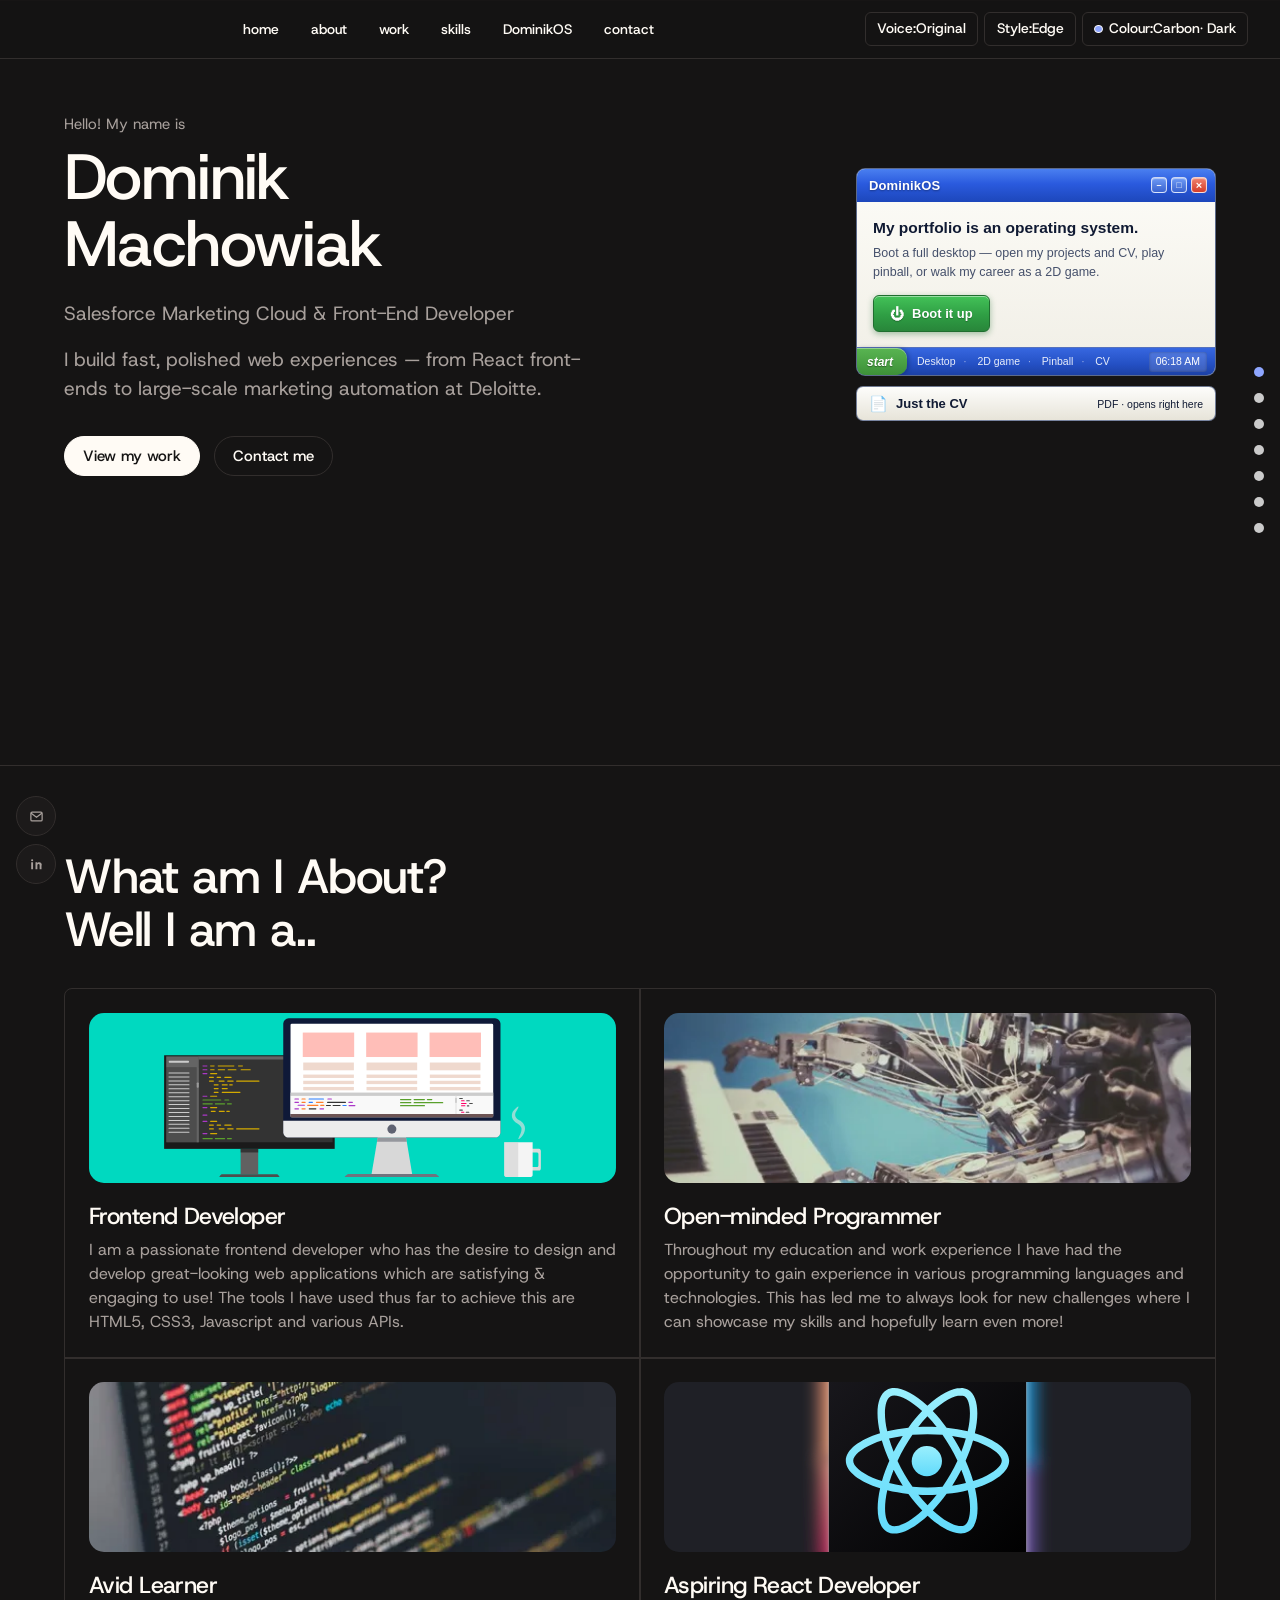
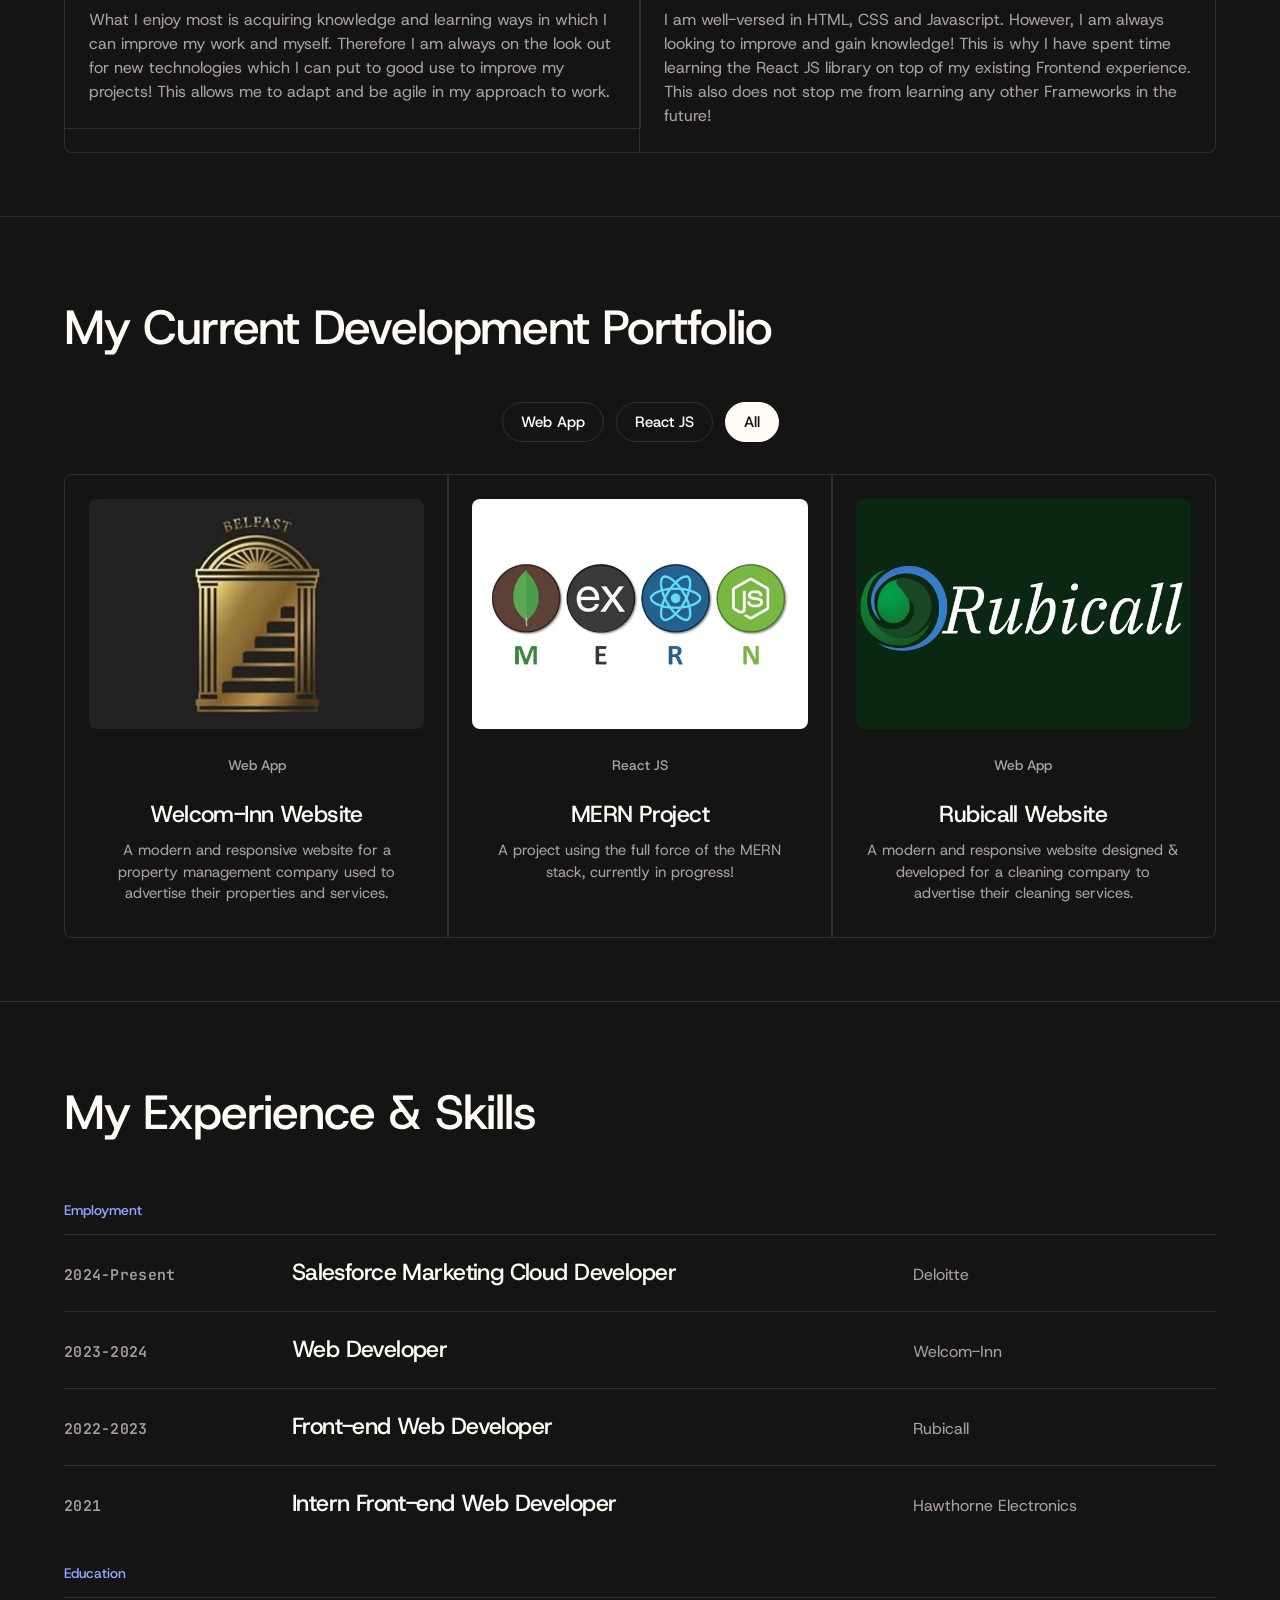
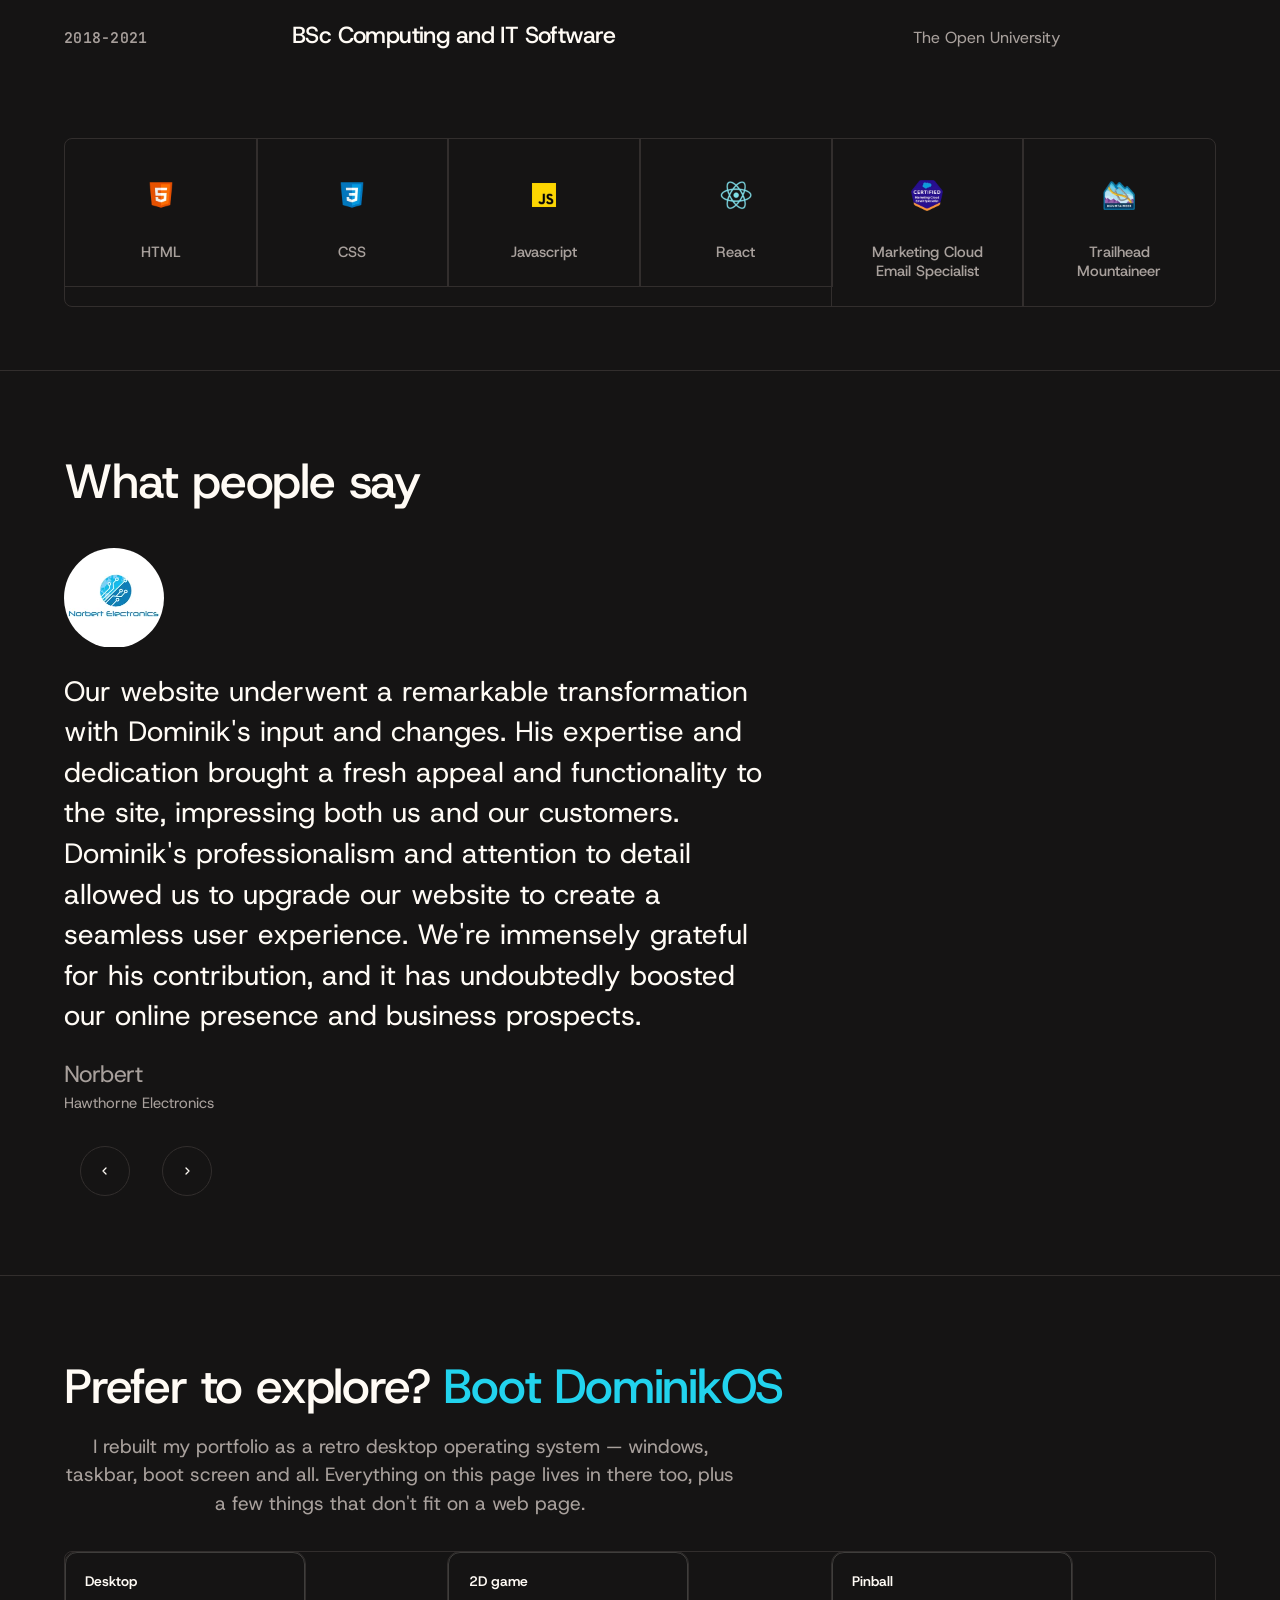
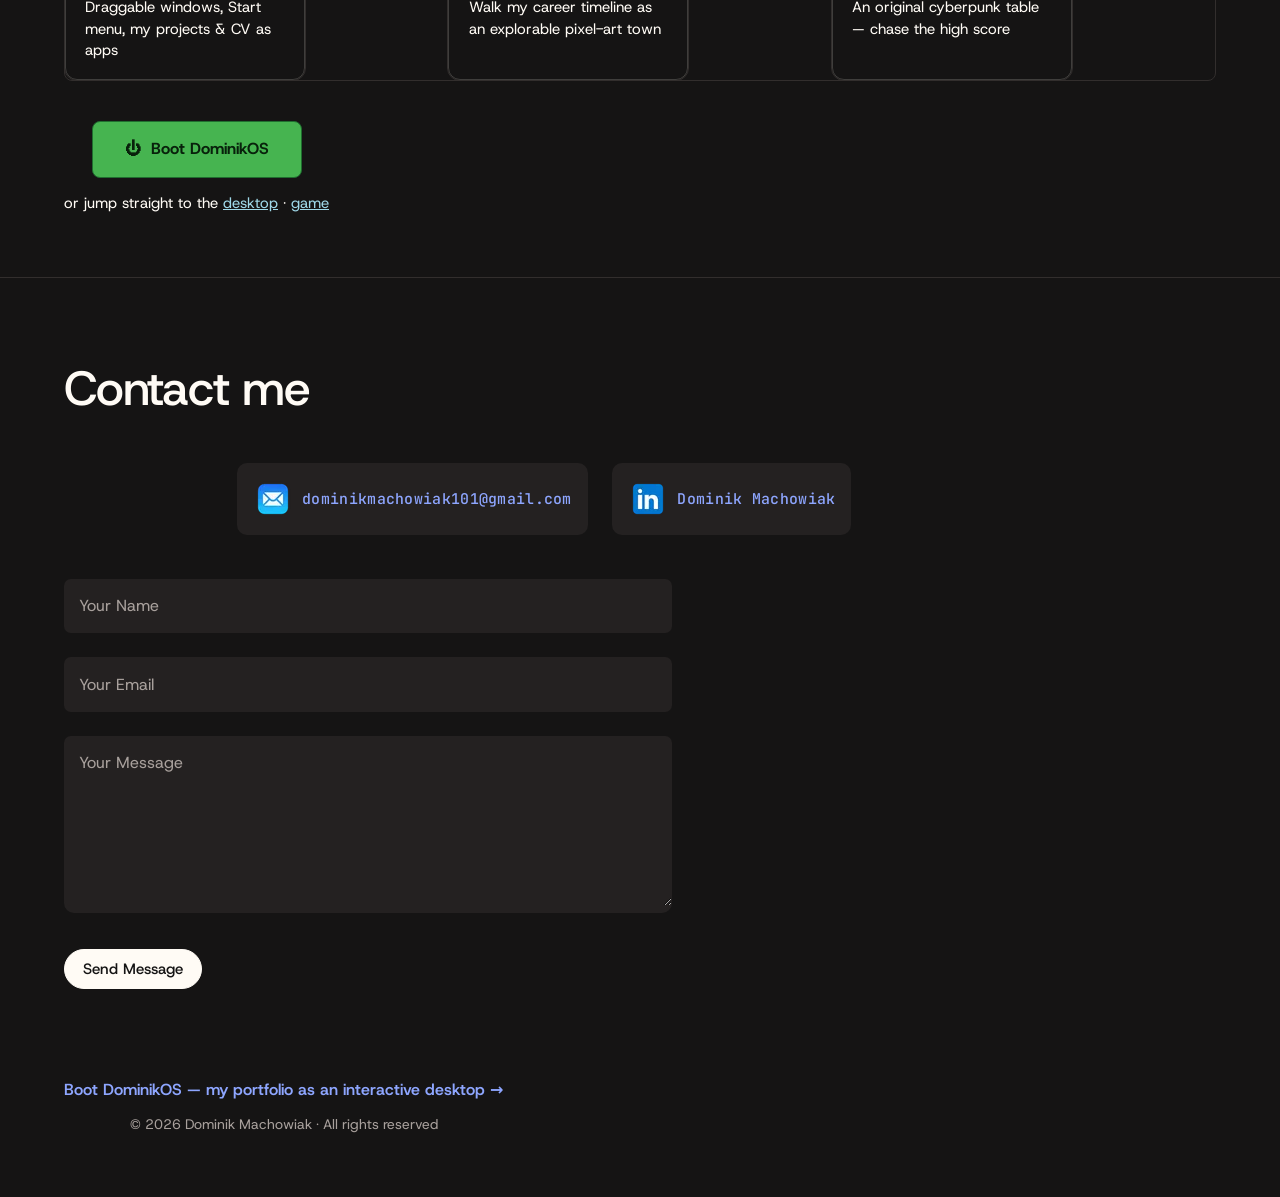
==== commit e5ea3239: "Deploy 2026-11-14 15:52" ====
--- a/index.html
+++ b/index.html
@@ -1,10 +1,12 @@
-<!DOCTYPE html><html lang="en" data-copy-version="current" data-style="studio" data-palette="cobalt"> <head><meta charset="utf-8"><meta name="viewport" content="width=device-width, initial-scale=1"><title data-copy-current="Dominik Machowiak | Salesforce Marketing Cloud &#38; Front-End Developer" data-copy-revised="Dominik Machowiak | Salesforce Marketing Cloud &#38; Front-End Developer" data-copy-human="Dominik Machowiak | Web Developer, Marketing Automation &#38; DominikOS">Dominik Machowiak | Salesforce Marketing Cloud &amp; Front-End Developer</title><meta name="description" content="Dominik Machowiak — Salesforce Marketing Cloud Developer at Deloitte and front-end developer (React, JavaScript). See my projects, or boot DominikOS: my portfolio as an interactive desktop with a 2D game." data-copy-current="Dominik Machowiak — Salesforce Marketing Cloud Developer at Deloitte and front-end developer (React, JavaScript). See my projects, or boot DominikOS: my portfolio as an interactive desktop with a 2D game." data-copy-revised="Dominik Machowiak is a Salesforce Marketing Cloud Developer at Deloitte and front-end developer. View selected work, experience and DominikOS." data-copy-human="Websites for real businesses, marketing automation, React and DominikOS: a retro desktop version of Dominik Machowiak's portfolio."><link rel="canonical" href="https://dominikmachowiak.com/"><meta name="theme-color" content="#151320"><link rel="icon" href="/dominik.png"><link rel="apple-touch-icon" href="/logo192.png"><link rel="manifest" href="/manifest.webmanifest"><link rel="sitemap" href="/sitemap-index.xml"><meta name="generator" content="Astro v5.18.2"><meta property="og:type" content="profile"><meta property="og:url" content="https://dominikmachowiak.com/"><meta property="og:title" content="Dominik Machowiak | Salesforce Marketing Cloud &#38; Front-End Developer"><meta property="og:description" content="Dominik Machowiak — Salesforce Marketing Cloud Developer at Deloitte and front-end developer (React, JavaScript). See my projects, or boot DominikOS: my portfolio as an interactive desktop with a 2D game."><meta property="og:image" content="https://dominikmachowiak.com/dominik.png"><meta property="og:site_name" content="Dominik Machowiak"><!-- TODO: replace og:image with a branded 1200x630 card (DominikOS screenshot + name/role) and switch twitter:card to summary_large_image --><meta name="twitter:card" content="summary"><meta name="twitter:title" content="Dominik Machowiak | Salesforce Marketing Cloud &#38; Front-End Developer"><meta name="twitter:description" content="Dominik Machowiak — Salesforce Marketing Cloud Developer at Deloitte and front-end developer (React, JavaScript). See my projects, or boot DominikOS: my portfolio as an interactive desktop with a 2D game."><meta name="twitter:image" content="https://dominikmachowiak.com/dominik.png"><script type="application/ld+json">{"@context":"https://schema.org","@graph":[{"@type":"Person","@id":"https://dominikmachowiak.com/#person","name":"Dominik Machowiak","url":"https://dominikmachowiak.com/","image":"https://dominikmachowiak.com/dominik.png","jobTitle":"Salesforce Marketing Cloud Developer","worksFor":{"@type":"Organization","name":"Deloitte"},"alumniOf":{"@type":"CollegeOrUniversity","name":"The Open University"},"knowsAbout":["Salesforce Marketing Cloud","AMPscript","Email Studio","Front-End Development","React","JavaScript","HTML","CSS"],"email":"mailto:dominikmachowiak101@gmail.com","sameAs":["https://www.linkedin.com/in/dominikmachowiak/"]},{"@type":"WebSite","@id":"https://dominikmachowiak.com/#website","url":"https://dominikmachowiak.com/","name":"Dominik Machowiak — Portfolio","publisher":{"@id":"https://dominikmachowiak.com/#person"}},{"@type":"ProfilePage","@id":"https://dominikmachowiak.com/#page","url":"https://dominikmachowiak.com/","isPartOf":{"@id":"https://dominikmachowiak.com/#website"},"mainEntity":{"@id":"https://dominikmachowiak.com/#person"}}]}</script><script type="speculationrules">{"prerender":[{"where":{"href_matches":"/os/*"},"eagerness":"moderate"}]}</script><!-- Apply saved display choices before first paint; defaults remain usable without JS. --><script>
+<!DOCTYPE html><html lang="en" data-copy-version="current" data-style="edge" data-palette="carbon"> <head><meta charset="utf-8"><meta name="viewport" content="width=device-width, initial-scale=1"><title data-copy-current="Dominik Machowiak | Salesforce Marketing Cloud &#38; Front-End Developer" data-copy-revised="Dominik Machowiak | Salesforce Marketing Cloud &#38; Front-End Developer" data-copy-human="Dominik Machowiak | Web Developer, Marketing Automation &#38; DominikOS">Dominik Machowiak | Salesforce Marketing Cloud &amp; Front-End Developer</title><meta name="description" content="Dominik Machowiak — Salesforce Marketing Cloud Developer at Deloitte and front-end developer (React, JavaScript). See my projects, or boot DominikOS: my portfolio as an interactive desktop with a 2D game." data-copy-current="Dominik Machowiak — Salesforce Marketing Cloud Developer at Deloitte and front-end developer (React, JavaScript). See my projects, or boot DominikOS: my portfolio as an interactive desktop with a 2D game." data-copy-revised="Dominik Machowiak is a Salesforce Marketing Cloud Developer at Deloitte and front-end developer. View selected work, experience and DominikOS." data-copy-human="Websites for real businesses, marketing automation, React and DominikOS: a retro desktop version of Dominik Machowiak's portfolio."><link rel="canonical" href="https://dominikmachowiak.com/"><meta name="theme-color" content="#151320"><link rel="icon" href="/dominik.png"><link rel="apple-touch-icon" href="/logo192.png"><link rel="manifest" href="/manifest.webmanifest"><link rel="sitemap" href="/sitemap-index.xml"><meta name="generator" content="Astro v5.18.2"><meta property="og:type" content="profile"><meta property="og:url" content="https://dominikmachowiak.com/"><meta property="og:title" content="Dominik Machowiak | Salesforce Marketing Cloud &#38; Front-End Developer"><meta property="og:description" content="Dominik Machowiak — Salesforce Marketing Cloud Developer at Deloitte and front-end developer (React, JavaScript). See my projects, or boot DominikOS: my portfolio as an interactive desktop with a 2D game."><meta property="og:image" content="https://dominikmachowiak.com/dominik.png"><meta property="og:site_name" content="Dominik Machowiak"><!-- TODO: replace og:image with a branded 1200x630 card (DominikOS screenshot + name/role) and switch twitter:card to summary_large_image --><meta name="twitter:card" content="summary"><meta name="twitter:title" content="Dominik Machowiak | Salesforce Marketing Cloud &#38; Front-End Developer"><meta name="twitter:description" content="Dominik Machowiak — Salesforce Marketing Cloud Developer at Deloitte and front-end developer (React, JavaScript). See my projects, or boot DominikOS: my portfolio as an interactive desktop with a 2D game."><meta name="twitter:image" content="https://dominikmachowiak.com/dominik.png"><script type="application/ld+json">{"@context":"https://schema.org","@graph":[{"@type":"Person","@id":"https://dominikmachowiak.com/#person","name":"Dominik Machowiak","url":"https://dominikmachowiak.com/","image":"https://dominikmachowiak.com/dominik.png","jobTitle":"Salesforce Marketing Cloud Developer","worksFor":{"@type":"Organization","name":"Deloitte"},"alumniOf":{"@type":"CollegeOrUniversity","name":"The Open University"},"knowsAbout":["Salesforce Marketing Cloud","AMPscript","Email Studio","Front-End Development","React","JavaScript","HTML","CSS"],"email":"mailto:dominikmachowiak101@gmail.com","sameAs":["https://www.linkedin.com/in/dominikmachowiak/"]},{"@type":"WebSite","@id":"https://dominikmachowiak.com/#website","url":"https://dominikmachowiak.com/","name":"Dominik Machowiak — Portfolio","publisher":{"@id":"https://dominikmachowiak.com/#person"}},{"@type":"ProfilePage","@id":"https://dominikmachowiak.com/#page","url":"https://dominikmachowiak.com/","isPartOf":{"@id":"https://dominikmachowiak.com/#website"},"mainEntity":{"@id":"https://dominikmachowiak.com/#person"}}]}</script><script type="speculationrules">{"prerender":[{"where":{"href_matches":"/os/*"},"eagerness":"moderate"}]}</script><!-- Apply saved display choices before first paint; defaults remain usable without JS. --><script>
       (() => {
         let copyVersion = 'current';
-        let style = 'studio';
-        let palette = 'cobalt';
-        const styles = ['studio', 'classic', 'editorial', 'glass', 'terminal', 'cupertino'];
+        let style = 'edge';
+        let palette = 'carbon';
+        const styles = ['edge', 'studio', 'classic', 'editorial', 'glass', 'terminal', 'cupertino'];
         const palettes = [
+          'carbon',
+          'chalk',
           'cobalt',
           'frost',
           'cloud',
@@ -37,7 +39,9 @@
         document.documentElement.dataset.palette = palette;
         document.documentElement.classList.add('js');
       })();
-    </script><link rel="stylesheet" href="/_astro/index.BD289SNH.css"></head> <body>  <nav class="navbar" aria-label="Main" data-astro-cid-5blmo7yk> <a class="navbar-title" href="#home" tabindex="-1" aria-hidden="true" data-astro-cid-5blmo7yk>Dominik Machowiak</a> <ul class="navbar-links" data-astro-cid-5blmo7yk> <li data-astro-cid-5blmo7yk> <a href="#home" data-astro-cid-5blmo7yk> <span data-copy-version="current" data-astro-cid-5blmo7yk>home</span> <span data-copy-version="revised" data-astro-cid-5blmo7yk>Home</span> <span data-copy-version="human" data-astro-cid-5blmo7yk>Home</span> </a> </li><li data-astro-cid-5blmo7yk> <a href="#about" data-astro-cid-5blmo7yk> <span data-copy-version="current" data-astro-cid-5blmo7yk>about</span> <span data-copy-version="revised" data-astro-cid-5blmo7yk>Profile</span> <span data-copy-version="human" data-astro-cid-5blmo7yk>About</span> </a> </li><li data-astro-cid-5blmo7yk> <a href="#work" data-astro-cid-5blmo7yk> <span data-copy-version="current" data-astro-cid-5blmo7yk>work</span> <span data-copy-version="revised" data-astro-cid-5blmo7yk>Work</span> <span data-copy-version="human" data-astro-cid-5blmo7yk>Things I&#39;ve built</span> </a> </li><li data-astro-cid-5blmo7yk> <a href="#skills" data-astro-cid-5blmo7yk> <span data-copy-version="current" data-astro-cid-5blmo7yk>skills</span> <span data-copy-version="revised" data-astro-cid-5blmo7yk>Experience</span> <span data-copy-version="human" data-astro-cid-5blmo7yk>Experience</span> </a> </li><li data-astro-cid-5blmo7yk> <a href="#dominikos" data-astro-cid-5blmo7yk> <span data-copy-version="current" data-astro-cid-5blmo7yk>DominikOS</span> <span data-copy-version="revised" data-astro-cid-5blmo7yk>DominikOS</span> <span data-copy-version="human" data-astro-cid-5blmo7yk>DominikOS</span> </a> </li><li data-astro-cid-5blmo7yk> <a href="#contact" data-astro-cid-5blmo7yk> <span data-copy-version="current" data-astro-cid-5blmo7yk>contact</span> <span data-copy-version="revised" data-astro-cid-5blmo7yk>Contact</span> <span data-copy-version="human" data-astro-cid-5blmo7yk>Say hello</span> </a> </li> </ul> <div class="navbar-controls" role="group" aria-label="Portfolio display options" data-astro-cid-5blmo7yk> <button class="nav-option-toggle copy-toggle" type="button" aria-label="Copy version: Original. Activate formal version." data-copy-active="current" data-copy-toggle data-astro-cid-5blmo7yk> <span class="toggle-prefix" data-astro-cid-5blmo7yk>Voice: </span><span data-copy-toggle-label data-astro-cid-5blmo7yk>Original</span> <span class="sr-only" data-copy-toggle-action data-astro-cid-5blmo7yk>. Activate formal version.</span> </button> <button class="nav-option-toggle style-toggle" type="button" aria-label="Style: Classic. Activate editorial style." data-style-active="classic" data-style-toggle data-astro-cid-5blmo7yk> <span class="toggle-prefix" data-astro-cid-5blmo7yk>Style: </span><span data-style-toggle-label data-astro-cid-5blmo7yk>Classic</span> <span class="sr-only" data-style-toggle-action data-astro-cid-5blmo7yk>. Activate editorial style.</span> </button> <button class="nav-option-toggle palette-toggle" type="button" aria-label="Colour palette: Cloud, light mode. Activate Paper, light mode." data-palette-active="cloud" data-palette-toggle data-astro-cid-5blmo7yk> <span class="palette-swatch" aria-hidden="true" data-astro-cid-5blmo7yk></span> <span class="toggle-prefix" data-astro-cid-5blmo7yk>Colour: </span><span data-palette-toggle-label data-astro-cid-5blmo7yk>Cloud</span> <span class="toggle-detail" data-palette-toggle-mode data-astro-cid-5blmo7yk> · Light</span> <span class="sr-only" data-palette-toggle-action data-astro-cid-5blmo7yk>. Activate Paper, light mode.</span> </button> </div> <button class="navbar-toggle" type="button" aria-expanded="false" aria-controls="mobile-menu" data-nav-toggle data-astro-cid-5blmo7yk> <span class="sr-only" data-astro-cid-5blmo7yk>Open menu</span> <svg width="20" height="20" viewBox="0 0 24 24" fill="none" aria-hidden="true" data-astro-cid-5blmo7yk> <path d="M4 7h16M4 12h16M4 17h10" stroke="currentColor" stroke-width="2" stroke-linecap="round" data-astro-cid-5blmo7yk></path> </svg> </button> <div class="navbar-panel" id="mobile-menu" hidden data-nav-panel data-astro-cid-5blmo7yk> <button class="navbar-close" type="button" data-nav-close data-astro-cid-5blmo7yk> <span class="sr-only" data-astro-cid-5blmo7yk>Close menu</span> <svg width="26" height="26" viewBox="0 0 24 24" fill="none" aria-hidden="true" data-astro-cid-5blmo7yk> <path d="M6 6l12 12M18 6L6 18" stroke="currentColor" stroke-width="2" stroke-linecap="round" data-astro-cid-5blmo7yk></path> </svg> </button> <ul data-astro-cid-5blmo7yk> <li data-astro-cid-5blmo7yk> <a href="#home" data-nav-link data-astro-cid-5blmo7yk> <span data-copy-version="current" data-astro-cid-5blmo7yk>home</span> <span data-copy-version="revised" data-astro-cid-5blmo7yk>Home</span> <span data-copy-version="human" data-astro-cid-5blmo7yk>Home</span> </a> </li><li data-astro-cid-5blmo7yk> <a href="#about" data-nav-link data-astro-cid-5blmo7yk> <span data-copy-version="current" data-astro-cid-5blmo7yk>about</span> <span data-copy-version="revised" data-astro-cid-5blmo7yk>Profile</span> <span data-copy-version="human" data-astro-cid-5blmo7yk>About</span> </a> </li><li data-astro-cid-5blmo7yk> <a href="#work" data-nav-link data-astro-cid-5blmo7yk> <span data-copy-version="current" data-astro-cid-5blmo7yk>work</span> <span data-copy-version="revised" data-astro-cid-5blmo7yk>Work</span> <span data-copy-version="human" data-astro-cid-5blmo7yk>Things I&#39;ve built</span> </a> </li><li data-astro-cid-5blmo7yk> <a href="#skills" data-nav-link data-astro-cid-5blmo7yk> <span data-copy-version="current" data-astro-cid-5blmo7yk>skills</span> <span data-copy-version="revised" data-astro-cid-5blmo7yk>Experience</span> <span data-copy-version="human" data-astro-cid-5blmo7yk>Experience</span> </a> </li><li data-astro-cid-5blmo7yk> <a href="#dominikos" data-nav-link data-astro-cid-5blmo7yk> <span data-copy-version="current" data-astro-cid-5blmo7yk>DominikOS</span> <span data-copy-version="revised" data-astro-cid-5blmo7yk>DominikOS</span> <span data-copy-version="human" data-astro-cid-5blmo7yk>DominikOS</span> </a> </li><li data-astro-cid-5blmo7yk> <a href="#contact" data-nav-link data-astro-cid-5blmo7yk> <span data-copy-version="current" data-astro-cid-5blmo7yk>contact</span> <span data-copy-version="revised" data-astro-cid-5blmo7yk>Contact</span> <span data-copy-version="human" data-astro-cid-5blmo7yk>Say hello</span> </a> </li> </ul> </div> </nav>  <main> <header id="home" class="section bg-dark hero" data-astro-cid-shwxrd6l> <div class="hero-circles hero-circles-left" aria-hidden="true" data-astro-cid-shwxrd6l> <div class="circle" data-astro-cid-shwxrd6l> <img src="/_astro/html.PqILu1lY_RP3g8.webp" alt loading="eager" data-astro-cid-shwxrd6l="true" decoding="async" fetchpriority="auto" width="120" height="120"> </div><div class="circle" data-astro-cid-shwxrd6l> <img src="/_astro/javascript.Db3Wfev6_Z4UIY7.webp" alt loading="eager" data-astro-cid-shwxrd6l="true" decoding="async" fetchpriority="auto" width="120" height="120"> </div><div class="circle" data-astro-cid-shwxrd6l> <img src="/_astro/css.D5KBgePu_2uhsbn.webp" alt loading="eager" data-astro-cid-shwxrd6l="true" decoding="async" fetchpriority="auto" width="120" height="120"> </div> </div> <div class="hero-info" data-astro-cid-shwxrd6l> <p class="hero-greeting" data-astro-cid-shwxrd6l> <span data-copy-version="current">Hello! My name is</span> <span data-copy-version="revised">Hello, I&#39;m</span> <span data-copy-version="human">Hey, I&#39;m</span> </p> <h1 class="hero-h1" data-astro-cid-shwxrd6l> <span class="hero-name" data-astro-cid-shwxrd6l>Dominik Machowiak</span> <span class="hero-role" data-astro-cid-shwxrd6l> <span data-copy-version="current">Salesforce Marketing Cloud &amp; Front-End Developer</span> <span data-copy-version="revised">Salesforce Marketing Cloud &amp; Front-End Developer</span> <span data-copy-version="human">Web developer, marketing automation developer, and builder of DominikOS.</span> </span> </h1> <p class="hero-sub" data-astro-cid-shwxrd6l> <span data-copy-version="current">I build fast, polished web experiences — from React front-ends to large-scale marketing automation at Deloitte.</span> <span data-copy-version="revised">At Deloitte, I develop Salesforce Marketing Cloud solutions. I also build responsive websites with HTML, CSS and JavaScript, and I work with React.</span> <span data-copy-version="human">Websites for real businesses, marketing automation, a bit of React, and a portfolio that turned into a retro desktop with games in it. That&#39;s what you&#39;ll find here.</span> </p> <div class="hero-ctas" data-astro-cid-shwxrd6l> <a class="hero-btn hero-btn-primary" href="#work" data-astro-cid-shwxrd6l> <span data-copy-version="current">View my work</span> <span data-copy-version="revised">View selected work</span> <span data-copy-version="human">See what I&#39;ve built</span> </a> <a class="hero-btn" href="#contact" data-astro-cid-shwxrd6l> <span data-copy-version="current">Contact me</span> <span data-copy-version="revised">Get in touch</span> <span data-copy-version="human">Say hello</span> </a> </div> <div class="osl-wrap" data-astro-cid-32yts7bh> <a class="os-launch" href="/os/?boot=chooser" aria-label="Boot DominikOS — explore my portfolio as an interactive desktop, with a 2D game, pinball and my CV inside" data-os-launch data-astro-cid-32yts7bh> <span class="osl-titlebar" data-astro-cid-32yts7bh> <span class="osl-title" data-astro-cid-32yts7bh>DominikOS</span> <span class="osl-buttons" aria-hidden="true" data-astro-cid-32yts7bh> <span class="osl-btn osl-btn-min" data-astro-cid-32yts7bh></span> <span class="osl-btn osl-btn-max" data-astro-cid-32yts7bh></span> <span class="osl-btn osl-btn-close" data-astro-cid-32yts7bh></span> </span> </span> <span class="osl-body" data-astro-cid-32yts7bh> <span class="osl-headline" data-astro-cid-32yts7bh> <span data-copy-version="current">My portfolio is an operating system.</span> <span data-copy-version="revised">Explore my portfolio as a desktop.</span> <span data-copy-version="human">The portfolio went a bit further than a portfolio.</span> </span> <span class="osl-sub" data-astro-cid-32yts7bh> <span data-copy-version="current">Boot a full desktop — open my projects and CV, play pinball, or walk my career as a 2D game.</span> <span data-copy-version="revised">Open my projects and CV, explore my career timeline in a 2D game, or play pinball—all inside DominikOS.</span> <span data-copy-version="human">Open the projects and CV, wander through a 2D career game, or take a break with pinball. Everything lives inside DominikOS.</span> </span> <span class="osl-boot" data-astro-cid-32yts7bh> <span class="osl-power" aria-hidden="true" data-astro-cid-32yts7bh>&#x23FB;</span> <span data-copy-version="current">Boot it up</span> <span data-copy-version="revised">Boot DominikOS</span> <span data-copy-version="human">Open the desktop</span> </span> </span> <span class="osl-taskbar" aria-hidden="true" data-astro-cid-32yts7bh> <span class="osl-start" data-astro-cid-32yts7bh>start</span> <span class="osl-apps" data-astro-cid-32yts7bh> <span data-astro-cid-32yts7bh> <span data-copy-version="current">Desktop</span> <span data-copy-version="revised">Desktop</span> <span data-copy-version="human">Desktop</span> </span><span data-astro-cid-32yts7bh> <span data-copy-version="current">2D game</span> <span data-copy-version="revised">2D game</span> <span data-copy-version="human">2D game</span> </span><span data-astro-cid-32yts7bh> <span data-copy-version="current">Pinball</span> <span data-copy-version="revised">Pinball</span> <span data-copy-version="human">Pinball</span> </span><span data-astro-cid-32yts7bh> <span data-copy-version="current">CV</span> <span data-copy-version="revised">CV</span> <span data-copy-version="human">CV</span> </span> </span> <span class="osl-clock" data-osl-clock data-astro-cid-32yts7bh>--:--</span> </span> </a> <!-- Straight to the CV: opens the PDF in place, no boot, no navigation. Sits outside the
+    </script><link rel="stylesheet" href="/_astro/index.C7FkfxZm.css">
+<style>@font-face{font-family:Host Grotesk Variable;font-style:normal;font-display:swap;font-weight:300 800;src:url(/_astro/host-grotesk-latin-ext-wght-normal.B8jkyusk.woff2) format("woff2-variations");unicode-range:U+0100-02BA,U+02BD-02C5,U+02C7-02CC,U+02CE-02D7,U+02DD-02FF,U+0304,U+0308,U+0329,U+1D00-1DBF,U+1E00-1E9F,U+1EF2-1EFF,U+2020,U+20A0-20AB,U+20AD-20C0,U+2113,U+2C60-2C7F,U+A720-A7FF}@font-face{font-family:Host Grotesk Variable;font-style:normal;font-display:swap;font-weight:300 800;src:url(/_astro/host-grotesk-latin-wght-normal.CBa0fl4q.woff2) format("woff2-variations");unicode-range:U+0000-00FF,U+0131,U+0152-0153,U+02BB-02BC,U+02C6,U+02DA,U+02DC,U+0304,U+0308,U+0329,U+2000-206F,U+20AC,U+2122,U+2191,U+2193,U+2212,U+2215,U+FEFF,U+FFFD}
+</style></head> <body>  <nav class="navbar" aria-label="Main" data-astro-cid-5blmo7yk> <a class="navbar-title" href="#home" tabindex="-1" aria-hidden="true" data-astro-cid-5blmo7yk>Dominik Machowiak</a> <ul class="navbar-links" data-astro-cid-5blmo7yk> <li data-astro-cid-5blmo7yk> <a href="#home" data-astro-cid-5blmo7yk> <span data-copy-version="current" data-astro-cid-5blmo7yk>home</span> <span data-copy-version="revised" data-astro-cid-5blmo7yk>Home</span> <span data-copy-version="human" data-astro-cid-5blmo7yk>Home</span> </a> </li><li data-astro-cid-5blmo7yk> <a href="#about" data-astro-cid-5blmo7yk> <span data-copy-version="current" data-astro-cid-5blmo7yk>about</span> <span data-copy-version="revised" data-astro-cid-5blmo7yk>Profile</span> <span data-copy-version="human" data-astro-cid-5blmo7yk>About</span> </a> </li><li data-astro-cid-5blmo7yk> <a href="#work" data-astro-cid-5blmo7yk> <span data-copy-version="current" data-astro-cid-5blmo7yk>work</span> <span data-copy-version="revised" data-astro-cid-5blmo7yk>Work</span> <span data-copy-version="human" data-astro-cid-5blmo7yk>Things I&#39;ve built</span> </a> </li><li data-astro-cid-5blmo7yk> <a href="#skills" data-astro-cid-5blmo7yk> <span data-copy-version="current" data-astro-cid-5blmo7yk>skills</span> <span data-copy-version="revised" data-astro-cid-5blmo7yk>Experience</span> <span data-copy-version="human" data-astro-cid-5blmo7yk>Experience</span> </a> </li><li data-astro-cid-5blmo7yk> <a href="#dominikos" data-astro-cid-5blmo7yk> <span data-copy-version="current" data-astro-cid-5blmo7yk>DominikOS</span> <span data-copy-version="revised" data-astro-cid-5blmo7yk>DominikOS</span> <span data-copy-version="human" data-astro-cid-5blmo7yk>DominikOS</span> </a> </li><li data-astro-cid-5blmo7yk> <a href="#contact" data-astro-cid-5blmo7yk> <span data-copy-version="current" data-astro-cid-5blmo7yk>contact</span> <span data-copy-version="revised" data-astro-cid-5blmo7yk>Contact</span> <span data-copy-version="human" data-astro-cid-5blmo7yk>Say hello</span> </a> </li> </ul> <div class="navbar-controls" role="group" aria-label="Portfolio display options" data-astro-cid-5blmo7yk> <button class="nav-option-toggle copy-toggle" type="button" aria-label="Copy version: Original. Activate formal version." data-copy-active="current" data-copy-toggle data-astro-cid-5blmo7yk> <span class="toggle-prefix" data-astro-cid-5blmo7yk>Voice: </span><span data-copy-toggle-label data-astro-cid-5blmo7yk>Original</span> <span class="sr-only" data-copy-toggle-action data-astro-cid-5blmo7yk>. Activate formal version.</span> </button> <button class="nav-option-toggle style-toggle" type="button" aria-label="Style: Edge. Activate studio style." data-style-active="edge" data-style-toggle data-astro-cid-5blmo7yk> <span class="toggle-prefix" data-astro-cid-5blmo7yk>Style: </span><span data-style-toggle-label data-astro-cid-5blmo7yk>Edge</span> <span class="sr-only" data-style-toggle-action data-astro-cid-5blmo7yk>. Activate studio style.</span> </button> <button class="nav-option-toggle palette-toggle" type="button" aria-label="Colour palette: Carbon, dark mode. Activate Chalk, light mode." data-palette-active="carbon" data-palette-toggle data-astro-cid-5blmo7yk> <span class="palette-swatch" aria-hidden="true" data-astro-cid-5blmo7yk></span> <span class="toggle-prefix" data-astro-cid-5blmo7yk>Colour: </span><span data-palette-toggle-label data-astro-cid-5blmo7yk>Carbon</span> <span class="toggle-detail" data-palette-toggle-mode data-astro-cid-5blmo7yk> · Dark</span> <span class="sr-only" data-palette-toggle-action data-astro-cid-5blmo7yk>. Activate Chalk, light mode.</span> </button> </div> <button class="navbar-toggle" type="button" aria-expanded="false" aria-controls="mobile-menu" data-nav-toggle data-astro-cid-5blmo7yk> <span class="sr-only" data-astro-cid-5blmo7yk>Open menu</span> <svg width="20" height="20" viewBox="0 0 24 24" fill="none" aria-hidden="true" data-astro-cid-5blmo7yk> <path d="M4 7h16M4 12h16M4 17h10" stroke="currentColor" stroke-width="2" stroke-linecap="round" data-astro-cid-5blmo7yk></path> </svg> </button> <div class="navbar-panel" id="mobile-menu" hidden data-nav-panel data-astro-cid-5blmo7yk> <button class="navbar-close" type="button" data-nav-close data-astro-cid-5blmo7yk> <span class="sr-only" data-astro-cid-5blmo7yk>Close menu</span> <svg width="26" height="26" viewBox="0 0 24 24" fill="none" aria-hidden="true" data-astro-cid-5blmo7yk> <path d="M6 6l12 12M18 6L6 18" stroke="currentColor" stroke-width="2" stroke-linecap="round" data-astro-cid-5blmo7yk></path> </svg> </button> <ul data-astro-cid-5blmo7yk> <li data-astro-cid-5blmo7yk> <a href="#home" data-nav-link data-astro-cid-5blmo7yk> <span data-copy-version="current" data-astro-cid-5blmo7yk>home</span> <span data-copy-version="revised" data-astro-cid-5blmo7yk>Home</span> <span data-copy-version="human" data-astro-cid-5blmo7yk>Home</span> </a> </li><li data-astro-cid-5blmo7yk> <a href="#about" data-nav-link data-astro-cid-5blmo7yk> <span data-copy-version="current" data-astro-cid-5blmo7yk>about</span> <span data-copy-version="revised" data-astro-cid-5blmo7yk>Profile</span> <span data-copy-version="human" data-astro-cid-5blmo7yk>About</span> </a> </li><li data-astro-cid-5blmo7yk> <a href="#work" data-nav-link data-astro-cid-5blmo7yk> <span data-copy-version="current" data-astro-cid-5blmo7yk>work</span> <span data-copy-version="revised" data-astro-cid-5blmo7yk>Work</span> <span data-copy-version="human" data-astro-cid-5blmo7yk>Things I&#39;ve built</span> </a> </li><li data-astro-cid-5blmo7yk> <a href="#skills" data-nav-link data-astro-cid-5blmo7yk> <span data-copy-version="current" data-astro-cid-5blmo7yk>skills</span> <span data-copy-version="revised" data-astro-cid-5blmo7yk>Experience</span> <span data-copy-version="human" data-astro-cid-5blmo7yk>Experience</span> </a> </li><li data-astro-cid-5blmo7yk> <a href="#dominikos" data-nav-link data-astro-cid-5blmo7yk> <span data-copy-version="current" data-astro-cid-5blmo7yk>DominikOS</span> <span data-copy-version="revised" data-astro-cid-5blmo7yk>DominikOS</span> <span data-copy-version="human" data-astro-cid-5blmo7yk>DominikOS</span> </a> </li><li data-astro-cid-5blmo7yk> <a href="#contact" data-nav-link data-astro-cid-5blmo7yk> <span data-copy-version="current" data-astro-cid-5blmo7yk>contact</span> <span data-copy-version="revised" data-astro-cid-5blmo7yk>Contact</span> <span data-copy-version="human" data-astro-cid-5blmo7yk>Say hello</span> </a> </li> </ul> </div> </nav>  <main> <header id="home" class="section bg-dark hero" data-astro-cid-shwxrd6l> <div class="hero-circles hero-circles-left" aria-hidden="true" data-astro-cid-shwxrd6l> <div class="circle" data-astro-cid-shwxrd6l> <img src="/_astro/html.PqILu1lY_RP3g8.webp" alt loading="eager" data-astro-cid-shwxrd6l="true" decoding="async" fetchpriority="auto" width="120" height="120"> </div><div class="circle" data-astro-cid-shwxrd6l> <img src="/_astro/javascript.Db3Wfev6_Z4UIY7.webp" alt loading="eager" data-astro-cid-shwxrd6l="true" decoding="async" fetchpriority="auto" width="120" height="120"> </div><div class="circle" data-astro-cid-shwxrd6l> <img src="/_astro/css.D5KBgePu_2uhsbn.webp" alt loading="eager" data-astro-cid-shwxrd6l="true" decoding="async" fetchpriority="auto" width="120" height="120"> </div> </div> <div class="hero-info" data-astro-cid-shwxrd6l> <p class="hero-greeting" data-astro-cid-shwxrd6l> <span data-copy-version="current">Hello! My name is</span> <span data-copy-version="revised">Hello, I&#39;m</span> <span data-copy-version="human">Hey, I&#39;m</span> </p> <h1 class="hero-h1" data-astro-cid-shwxrd6l> <span class="hero-name" data-astro-cid-shwxrd6l>Dominik Machowiak</span> <span class="hero-role" data-astro-cid-shwxrd6l> <span data-copy-version="current">Salesforce Marketing Cloud &amp; Front-End Developer</span> <span data-copy-version="revised">Salesforce Marketing Cloud &amp; Front-End Developer</span> <span data-copy-version="human">Web developer, marketing automation developer, and builder of DominikOS.</span> </span> </h1> <p class="hero-sub" data-astro-cid-shwxrd6l> <span data-copy-version="current">I build fast, polished web experiences — from React front-ends to large-scale marketing automation at Deloitte.</span> <span data-copy-version="revised">At Deloitte, I develop Salesforce Marketing Cloud solutions. I also build responsive websites with HTML, CSS and JavaScript, and I work with React.</span> <span data-copy-version="human">Websites for real businesses, marketing automation, a bit of React, and a portfolio that turned into a retro desktop with games in it. That&#39;s what you&#39;ll find here.</span> </p> <div class="hero-ctas" data-astro-cid-shwxrd6l> <a class="hero-btn hero-btn-primary" href="#work" data-astro-cid-shwxrd6l> <span data-copy-version="current">View my work</span> <span data-copy-version="revised">View selected work</span> <span data-copy-version="human">See what I&#39;ve built</span> </a> <a class="hero-btn" href="#contact" data-astro-cid-shwxrd6l> <span data-copy-version="current">Contact me</span> <span data-copy-version="revised">Get in touch</span> <span data-copy-version="human">Say hello</span> </a> </div> <div class="osl-wrap" data-astro-cid-32yts7bh> <a class="os-launch" href="/os/?boot=chooser" aria-label="Boot DominikOS — explore my portfolio as an interactive desktop, with a 2D game, pinball and my CV inside" data-os-launch data-astro-cid-32yts7bh> <span class="osl-titlebar" data-astro-cid-32yts7bh> <span class="osl-title" data-astro-cid-32yts7bh>DominikOS</span> <span class="osl-buttons" aria-hidden="true" data-astro-cid-32yts7bh> <span class="osl-btn osl-btn-min" data-astro-cid-32yts7bh></span> <span class="osl-btn osl-btn-max" data-astro-cid-32yts7bh></span> <span class="osl-btn osl-btn-close" data-astro-cid-32yts7bh></span> </span> </span> <span class="osl-body" data-astro-cid-32yts7bh> <span class="osl-headline" data-astro-cid-32yts7bh> <span data-copy-version="current">My portfolio is an operating system.</span> <span data-copy-version="revised">Explore my portfolio as a desktop.</span> <span data-copy-version="human">The portfolio went a bit further than a portfolio.</span> </span> <span class="osl-sub" data-astro-cid-32yts7bh> <span data-copy-version="current">Boot a full desktop — open my projects and CV, play pinball, or walk my career as a 2D game.</span> <span data-copy-version="revised">Open my projects and CV, explore my career timeline in a 2D game, or play pinball—all inside DominikOS.</span> <span data-copy-version="human">Open the projects and CV, wander through a 2D career game, or take a break with pinball. Everything lives inside DominikOS.</span> </span> <span class="osl-boot" data-astro-cid-32yts7bh> <span class="osl-power" aria-hidden="true" data-astro-cid-32yts7bh>&#x23FB;</span> <span data-copy-version="current">Boot it up</span> <span data-copy-version="revised">Boot DominikOS</span> <span data-copy-version="human">Open the desktop</span> </span> </span> <span class="osl-taskbar" aria-hidden="true" data-astro-cid-32yts7bh> <span class="osl-start" data-astro-cid-32yts7bh>start</span> <span class="osl-apps" data-astro-cid-32yts7bh> <span data-astro-cid-32yts7bh> <span data-copy-version="current">Desktop</span> <span data-copy-version="revised">Desktop</span> <span data-copy-version="human">Desktop</span> </span><span data-astro-cid-32yts7bh> <span data-copy-version="current">2D game</span> <span data-copy-version="revised">2D game</span> <span data-copy-version="human">2D game</span> </span><span data-astro-cid-32yts7bh> <span data-copy-version="current">Pinball</span> <span data-copy-version="revised">Pinball</span> <span data-copy-version="human">Pinball</span> </span><span data-astro-cid-32yts7bh> <span data-copy-version="current">CV</span> <span data-copy-version="revised">CV</span> <span data-copy-version="human">CV</span> </span> </span> <span class="osl-clock" data-osl-clock data-astro-cid-32yts7bh>--:--</span> </span> </a> <!-- Straight to the CV: opens the PDF in place, no boot, no navigation. Sits outside the
        card's <a> because interactive content can't legally nest inside a link. --> <button class="osl-cv" type="button" data-cv-open aria-haspopup="dialog" data-astro-cid-32yts7bh> <span class="osl-cv__icon" aria-hidden="true" data-astro-cid-32yts7bh>📄</span> <span class="osl-cv__label" data-astro-cid-32yts7bh>Just the CV</span> <span class="osl-cv__hint" data-astro-cid-32yts7bh>PDF · opens right here</span> </button> </div> <dialog class="cv-dlg" data-cv-dlg aria-labelledby="cv-dlg-title" data-astro-cid-32yts7bh> <div class="cv-dlg__win" data-astro-cid-32yts7bh> <div class="cv-dlg__bar" data-astro-cid-32yts7bh> <span class="cv-dlg__title" id="cv-dlg-title" data-astro-cid-32yts7bh>Dominik Machowiak — CV</span> <a class="cv-dlg__btn" href="/os/assets/cv.pdf" download="Dominik-Machowiak-CV.pdf" data-astro-cid-32yts7bh>Download</a> <a class="cv-dlg__btn cv-dlg__btn--ghost" href="/os/assets/cv.pdf" target="_blank" rel="noopener" data-astro-cid-32yts7bh>Open in new tab &#x2197;</a> <button class="cv-dlg__x" type="button" data-cv-close aria-label="Close the CV" data-astro-cid-32yts7bh>&#x2715;</button> </div> <!-- <object> renders the PDF inline on desktop; the fallback covers mobile browsers,
          which refuse inline PDFs and would otherwise show an empty frame. --> <object class="cv-dlg__frame" data="/os/assets/cv.pdf" type="application/pdf" title="Dominik Machowiak - CV" data-astro-cid-32yts7bh> <div class="cv-dlg__fallback" data-astro-cid-32yts7bh> <p data-astro-cid-32yts7bh>Your browser won't display PDFs inline.</p> <a class="cv-dlg__btn cv-dlg__btn--big" href="/os/assets/cv.pdf" target="_blank" rel="noopener" data-astro-cid-32yts7bh>Open the CV &#x2197;</a> <a class="cv-dlg__btn cv-dlg__btn--ghost" href="/os/assets/cv.pdf" download="Dominik-Machowiak-CV.pdf" data-astro-cid-32yts7bh>Download instead</a> </div> </object> </div> </dialog> <script type="module">const n=document.querySelector("[data-os-launch]"),r=document.querySelector("[data-osl-clock]");if(r){const e=()=>{r.textContent=new Date().toLocaleTimeString([],{hour:"2-digit",minute:"2-digit"})};e(),setInterval(e,3e4)}if(n){let e=!1;const o=()=>{if(e)return;e=!0;const c=document.createElement("link");c.rel="prefetch",c.href="/os/",document.head.appendChild(c)};n.addEventListener("pointerenter",o,{once:!0}),n.addEventListener("focus",o,{once:!0})}const d=document.querySelector("[data-cv-open]"),t=document.querySelector("[data-cv-dlg]"),a=document.querySelector("[data-cv-close]");d&&t&&(d.addEventListener("click",()=>t.showModal()),a?.addEventListener("click",()=>t.close()),t.addEventListener("click",e=>{e.target===t&&t.close()}));</script>  </div> <div class="hero-circles hero-circles-right" aria-hidden="true" data-astro-cid-shwxrd6l> <div class="circle" data-astro-cid-shwxrd6l> <img src="/_astro/python.Dmg8y7vF_i2aKb.webp" alt loading="eager" data-astro-cid-shwxrd6l="true" decoding="async" fetchpriority="auto" width="120" height="120"> </div><div class="circle" data-astro-cid-shwxrd6l> <img src="/_astro/csharp.COLDLYDH_Z1rX8S2.webp" alt loading="eager" data-astro-cid-shwxrd6l="true" decoding="async" fetchpriority="auto" width="120" height="120"> </div><div class="circle" data-astro-cid-shwxrd6l> <img src="/_astro/react.CdjkVGwu_Z1yIG9H.webp" alt loading="eager" data-astro-cid-shwxrd6l="true" decoding="async" fetchpriority="auto" width="120" height="120"> </div> </div> </header>  <section id="about" class="section bg-white" aria-labelledby="about-heading" data-astro-cid-gqmbxsao> <h2 id="about-heading" class="head-text" data-astro-cid-gqmbxsao> <span class="copy-heading" data-copy-version="current" data-astro-cid-gqmbxsao>
 What am I <span data-astro-cid-gqmbxsao>About?</span><br data-astro-cid-gqmbxsao>Well I am <span data-astro-cid-gqmbxsao>a..</span> </span> <span class="copy-heading" data-copy-version="revised" data-astro-cid-gqmbxsao>
@@ -48,4 +52,4 @@
 Explore <span data-astro-cid-xsblbhua>DominikOS</span> </span> <span class="copy-heading" data-copy-version="human" data-astro-cid-xsblbhua> The not-so-normal <span data-astro-cid-xsblbhua>bit</span> </span> </h2> <p class="os-lede" data-astro-cid-xsblbhua> <span data-copy-version="current">I rebuilt my portfolio as a retro desktop operating system — windows, taskbar, boot screen and all. Everything on this page lives in there too, plus a few things that don&#39;t fit on a web page.</span> <span data-copy-version="revised">DominikOS is a retro-desktop version of my portfolio, with draggable windows, projects, my CV, a career game and pinball.</span> <span data-copy-version="human">DominikOS is this portfolio rebuilt as a retro desktop. The projects, CV and a few games are all inside it, so there is more to explore than a normal page.</span> </p> <ul class="os-features" data-astro-cid-xsblbhua> <li data-astro-cid-xsblbhua> <span class="os-feature-title" data-astro-cid-xsblbhua> <span data-copy-version="current">Desktop</span> <span data-copy-version="revised">Desktop</span> <span data-copy-version="human">Poke around</span> </span> <span class="os-feature-desc" data-astro-cid-xsblbhua> <span data-copy-version="current">Draggable windows, Start menu, my projects &amp; CV as apps</span> <span data-copy-version="revised">Open my projects and CV in draggable app windows.</span> <span data-copy-version="human">Open projects and the CV in draggable app windows.</span> </span> </li><li data-astro-cid-xsblbhua> <span class="os-feature-title" data-astro-cid-xsblbhua> <span data-copy-version="current">2D game</span> <span data-copy-version="revised">Career Game</span> <span data-copy-version="human">Walk it</span> </span> <span class="os-feature-desc" data-astro-cid-xsblbhua> <span data-copy-version="current">Walk my career timeline as an explorable pixel-art town</span> <span data-copy-version="revised">Explore my career timeline in a 2D pixel-art town.</span> <span data-copy-version="human">Explore a 2D pixel-art version of the career timeline.</span> </span> </li><li data-astro-cid-xsblbhua> <span class="os-feature-title" data-astro-cid-xsblbhua> <span data-copy-version="current">Pinball</span> <span data-copy-version="revised">Pinball</span> <span data-copy-version="human">Take a break</span> </span> <span class="os-feature-desc" data-astro-cid-xsblbhua> <span data-copy-version="current">An original cyberpunk table — chase the high score</span> <span data-copy-version="revised">Play an original cyberpunk-themed table and chase a high score.</span> <span data-copy-version="human">Play an original cyberpunk pinball table and chase a high score.</span> </span> </li> </ul> <div class="os-actions" data-astro-cid-xsblbhua> <a class="os-boot-btn" href="/os/?boot=chooser" data-astro-cid-xsblbhua> <span aria-hidden="true" data-astro-cid-xsblbhua>&#x23FB;</span> <span data-copy-version="current">Boot DominikOS</span> <span data-copy-version="revised">Boot DominikOS</span> <span data-copy-version="human">Open DominikOS</span> </a> <span class="os-deep p-text" data-astro-cid-xsblbhua> <span data-copy-version="current">or jump straight to the</span> <span data-copy-version="revised">Or go straight to the</span> <span data-copy-version="human">Or skip straight to the</span>   <a href="/os/?boot=desktop" data-astro-cid-xsblbhua>desktop</a> ·
 <a href="/os/?boot=game" data-astro-cid-xsblbhua>game</a> </span> </div> </section>  </main> <footer id="contact" class="section bg-white" aria-labelledby="contact-heading" data-astro-cid-ptl3ltwj> <h2 id="contact-heading" class="head-text" data-astro-cid-ptl3ltwj> <span data-copy-version="current">Contact me</span> <span data-copy-version="revised">Get in Touch</span> <span data-copy-version="human">Want to say hello?</span> </h2> <p class="contact-intro p-text" data-copy-version="revised" data-astro-cid-ptl3ltwj>Email me, connect on LinkedIn or use the form below.</p> <p class="contact-intro p-text" data-copy-version="human" data-astro-cid-ptl3ltwj>Questions, feedback or a project to discuss? Email me, find me on LinkedIn or use the form below.</p> <div class="contact-cards" data-astro-cid-ptl3ltwj> <a class="contact-card" href="mailto:dominikmachowiak101@gmail.com" data-astro-cid-ptl3ltwj> <img src="/_astro/email.ETl0lkb0_19OITs.webp" alt loading="lazy" data-astro-cid-ptl3ltwj="true" decoding="async" fetchpriority="auto" width="40" height="40"> <span class="p-text" data-astro-cid-ptl3ltwj> <span data-copy-version="current">dominikmachowiak101@gmail.com</span> <span data-copy-version="revised">dominikmachowiak101@gmail.com</span> <span data-copy-version="human">dominikmachowiak101@gmail.com</span> </span> </a> <a class="contact-card" href="https://www.linkedin.com/in/dominikmachowiak/" target="_blank" rel="noreferrer noopener" data-astro-cid-ptl3ltwj> <img src="/_astro/linkedin.BJ429aqb_UEVqd.webp" alt loading="lazy" data-astro-cid-ptl3ltwj="true" decoding="async" fetchpriority="auto" width="40" height="40"> <span class="p-text" data-astro-cid-ptl3ltwj> <span data-copy-version="current">Dominik Machowiak</span> <span data-copy-version="revised">Connect on LinkedIn</span> <span data-copy-version="human">Find me on LinkedIn</span> </span> </a> </div> <form class="contact-form" data-contact-form data-validation-current="Please fill in all fields." data-validation-revised="Please complete all fields." data-validation-human="Just add your name, email and message first." data-success-current="Thank you for getting in touch! I will get back to you soon." data-success-revised="Thanks—your message has been sent." data-success-human="Thanks—your message is on its way." data-error-current="Something went wrong — please email me directly instead." data-error-revised="The form could not send your message. Please email me directly instead." data-error-human="Something went sideways. Please email me directly instead." novalidate data-astro-cid-ptl3ltwj> <div data-astro-cid-ptl3ltwj> <label class="sr-only" for="cf-name" data-astro-cid-ptl3ltwj>Your name</label> <input class="p-text" type="text" id="cf-name" name="name" placeholder="Your Name" required data-astro-cid-ptl3ltwj> </div> <div data-astro-cid-ptl3ltwj> <label class="sr-only" for="cf-email" data-astro-cid-ptl3ltwj>Your email</label> <input class="p-text" type="email" id="cf-email" name="email" placeholder="Your Email" required data-astro-cid-ptl3ltwj> </div> <div data-astro-cid-ptl3ltwj> <label class="sr-only" for="cf-message" data-astro-cid-ptl3ltwj>Your message</label> <textarea class="p-text" id="cf-message" name="message" placeholder="Your Message" required data-astro-cid-ptl3ltwj></textarea> </div> <button type="submit" class="p-text contact-submit" data-contact-submit data-label-current="Send Message" data-label-revised="Send message" data-label-human="Send it" data-sending-current="Sending..." data-sending-revised="Sending..." data-sending-human="Sending..." data-astro-cid-ptl3ltwj>
 Send Message
-</button> <p class="contact-status p-text" role="status" aria-live="polite" data-contact-status data-astro-cid-ptl3ltwj></p> </form> <div class="footer-bottom" data-astro-cid-ptl3ltwj> <a class="footer-os-link" href="/os/?boot=chooser" data-astro-cid-ptl3ltwj> <span data-copy-version="current">Boot DominikOS — my portfolio as an interactive desktop →</span> <span data-copy-version="revised">Explore the interactive portfolio in DominikOS →</span> <span data-copy-version="human">Open DominikOS and have a look around →</span> </a> <p class="p-text footer-copy" data-astro-cid-ptl3ltwj>&copy; 2026 Dominik Machowiak · All rights reserved</p> </div> </footer>  <div class="rail-social"> <a href="mailto:dominikmachowiak101@gmail.com" aria-label="Email Dominik"> <svg viewBox="0 0 24 24" fill="none" aria-hidden="true" width="15" height="15"> <rect x="3" y="5" width="18" height="14" rx="2" stroke="currentColor" stroke-width="2"></rect> <path d="m4 7 8 6 8-6" stroke="currentColor" stroke-width="2" stroke-linecap="round"></path> </svg> </a> <a href="https://www.linkedin.com/in/dominikmachowiak/" target="_blank" rel="noreferrer noopener" aria-label="Dominik on LinkedIn"> <svg viewBox="0 0 24 24" fill="currentColor" aria-hidden="true" width="15" height="15"> <path d="M6.5 8.5v11h-3v-11h3Zm.2-3.4a1.7 1.7 0 1 1-3.4 0 1.7 1.7 0 0 1 3.4 0ZM20.5 13c0-3.1-1.7-4.7-4-4.7-1.8 0-2.6 1-3.1 1.7V8.5h-3c0 .8 0 11 0 11h3v-6.1c0-.3 0-.7.1-.9.3-.7.8-1.4 1.8-1.4 1.2 0 1.7 1 1.7 2.4v6h3v-6.5Z"></path> </svg> </a> </div> <nav class="rail-dots" aria-label="Section navigation"> <a href="#home" data-dot="home"> <span class="sr-only">Jump to home</span> </a><a href="#about" data-dot="about"> <span class="sr-only">Jump to about</span> </a><a href="#work" data-dot="work"> <span class="sr-only">Jump to work</span> </a><a href="#skills" data-dot="skills"> <span class="sr-only">Jump to skills</span> </a><a href="#testimonial" data-dot="testimonial"> <span class="sr-only">Jump to testimonial</span> </a><a href="#dominikos" data-dot="dominikos"> <span class="sr-only">Jump to dominikos</span> </a><a href="#contact" data-dot="contact"> <span class="sr-only">Jump to contact</span> </a> </nav>  </body></html> <script type="module" src="/_astro/index.astro_astro_type_script_index_0_lang.wX16J8U7.js"></script>+</button> <p class="contact-status p-text" role="status" aria-live="polite" data-contact-status data-astro-cid-ptl3ltwj></p> </form> <div class="footer-bottom" data-astro-cid-ptl3ltwj> <a class="footer-os-link" href="/os/?boot=chooser" data-astro-cid-ptl3ltwj> <span data-copy-version="current">Boot DominikOS — my portfolio as an interactive desktop →</span> <span data-copy-version="revised">Explore the interactive portfolio in DominikOS →</span> <span data-copy-version="human">Open DominikOS and have a look around →</span> </a> <p class="p-text footer-copy" data-astro-cid-ptl3ltwj>&copy; 2026 Dominik Machowiak · All rights reserved</p> </div> </footer>  <div class="rail-social"> <a href="mailto:dominikmachowiak101@gmail.com" aria-label="Email Dominik"> <svg viewBox="0 0 24 24" fill="none" aria-hidden="true" width="15" height="15"> <rect x="3" y="5" width="18" height="14" rx="2" stroke="currentColor" stroke-width="2"></rect> <path d="m4 7 8 6 8-6" stroke="currentColor" stroke-width="2" stroke-linecap="round"></path> </svg> </a> <a href="https://www.linkedin.com/in/dominikmachowiak/" target="_blank" rel="noreferrer noopener" aria-label="Dominik on LinkedIn"> <svg viewBox="0 0 24 24" fill="currentColor" aria-hidden="true" width="15" height="15"> <path d="M6.5 8.5v11h-3v-11h3Zm.2-3.4a1.7 1.7 0 1 1-3.4 0 1.7 1.7 0 0 1 3.4 0ZM20.5 13c0-3.1-1.7-4.7-4-4.7-1.8 0-2.6 1-3.1 1.7V8.5h-3c0 .8 0 11 0 11h3v-6.1c0-.3 0-.7.1-.9.3-.7.8-1.4 1.8-1.4 1.2 0 1.7 1 1.7 2.4v6h3v-6.5Z"></path> </svg> </a> </div> <nav class="rail-dots" aria-label="Section navigation"> <a href="#home" data-dot="home"> <span class="sr-only">Jump to home</span> </a><a href="#about" data-dot="about"> <span class="sr-only">Jump to about</span> </a><a href="#work" data-dot="work"> <span class="sr-only">Jump to work</span> </a><a href="#skills" data-dot="skills"> <span class="sr-only">Jump to skills</span> </a><a href="#testimonial" data-dot="testimonial"> <span class="sr-only">Jump to testimonial</span> </a><a href="#dominikos" data-dot="dominikos"> <span class="sr-only">Jump to dominikos</span> </a><a href="#contact" data-dot="contact"> <span class="sr-only">Jump to contact</span> </a> </nav>  </body></html> <script type="module" src="/_astro/index.astro_astro_type_script_index_0_lang.DkM4alVy.js"></script>
--- a/_astro/index.C7FkfxZm.css
+++ b/_astro/index.C7FkfxZm.css
@@ -0,0 +1 @@
+@font-face{font-family:DM Sans Variable;font-style:normal;font-display:swap;font-weight:100 1000;src:url(/_astro/dm-sans-latin-ext-wght-normal.BOFOeGcA.woff2) format("woff2-variations");unicode-range:U+0100-02BA,U+02BD-02C5,U+02C7-02CC,U+02CE-02D7,U+02DD-02FF,U+0304,U+0308,U+0329,U+1D00-1DBF,U+1E00-1E9F,U+1EF2-1EFF,U+2020,U+20A0-20AB,U+20AD-20C0,U+2113,U+2C60-2C7F,U+A720-A7FF}@font-face{font-family:DM Sans Variable;font-style:normal;font-display:swap;font-weight:100 1000;src:url(/_astro/dm-sans-latin-wght-normal.Xz1IZZA0.woff2) format("woff2-variations");unicode-range:U+0000-00FF,U+0131,U+0152-0153,U+02BB-02BC,U+02C6,U+02DA,U+02DC,U+0304,U+0308,U+0329,U+2000-206F,U+20AC,U+2122,U+2191,U+2193,U+2212,U+2215,U+FEFF,U+FFFD}@font-face{font-family:Space Grotesk Variable;font-style:normal;font-display:swap;font-weight:300 700;src:url(/_astro/space-grotesk-vietnamese-wght-normal.D0rl6rjA.woff2) format("woff2-variations");unicode-range:U+0102-0103,U+0110-0111,U+0128-0129,U+0168-0169,U+01A0-01A1,U+01AF-01B0,U+0300-0301,U+0303-0304,U+0308-0309,U+0323,U+0329,U+1EA0-1EF9,U+20AB}@font-face{font-family:Space Grotesk Variable;font-style:normal;font-display:swap;font-weight:300 700;src:url(/_astro/space-grotesk-latin-ext-wght-normal.D9tNdqV9.woff2) format("woff2-variations");unicode-range:U+0100-02BA,U+02BD-02C5,U+02C7-02CC,U+02CE-02D7,U+02DD-02FF,U+0304,U+0308,U+0329,U+1D00-1DBF,U+1E00-1E9F,U+1EF2-1EFF,U+2020,U+20A0-20AB,U+20AD-20C0,U+2113,U+2C60-2C7F,U+A720-A7FF}@font-face{font-family:Space Grotesk Variable;font-style:normal;font-display:swap;font-weight:300 700;src:url(/_astro/space-grotesk-latin-wght-normal.BhU9QXUp.woff2) format("woff2-variations");unicode-range:U+0000-00FF,U+0131,U+0152-0153,U+02BB-02BC,U+02C6,U+02DA,U+02DC,U+0304,U+0308,U+0329,U+2000-206F,U+20AC,U+2122,U+2191,U+2193,U+2212,U+2215,U+FEFF,U+FFFD}@font-face{font-family:JetBrains Mono Variable;font-style:normal;font-display:swap;font-weight:100 800;src:url([data-uri]) format("woff2-variations");unicode-range:U+0460-052F,U+1C80-1C8A,U+20B4,U+2DE0-2DFF,U+A640-A69F,U+FE2E-FE2F}@font-face{font-family:JetBrains Mono Variable;font-style:normal;font-display:swap;font-weight:100 800;src:url(/_astro/jetbrains-mono-cyrillic-wght-normal.D73BlboJ.woff2) format("woff2-variations");unicode-range:U+0301,U+0400-045F,U+0490-0491,U+04B0-04B1,U+2116}@font-face{font-family:JetBrains Mono Variable;font-style:normal;font-display:swap;font-weight:100 800;src:url(/_astro/jetbrains-mono-greek-wght-normal.Bw9x6K1M.woff2) format("woff2-variations");unicode-range:U+0370-0377,U+037A-037F,U+0384-038A,U+038C,U+038E-03A1,U+03A3-03FF}@font-face{font-family:JetBrains Mono Variable;font-style:normal;font-display:swap;font-weight:100 800;src:url(/_astro/jetbrains-mono-vietnamese-wght-normal.Bt-aOZkq.woff2) format("woff2-variations");unicode-range:U+0102-0103,U+0110-0111,U+0128-0129,U+0168-0169,U+01A0-01A1,U+01AF-01B0,U+0300-0301,U+0303-0304,U+0308-0309,U+0323,U+0329,U+1EA0-1EF9,U+20AB}@font-face{font-family:JetBrains Mono Variable;font-style:normal;font-display:swap;font-weight:100 800;src:url(/_astro/jetbrains-mono-latin-ext-wght-normal.DBQx-q_a.woff2) format("woff2-variations");unicode-range:U+0100-02BA,U+02BD-02C5,U+02C7-02CC,U+02CE-02D7,U+02DD-02FF,U+0304,U+0308,U+0329,U+1D00-1DBF,U+1E00-1E9F,U+1EF2-1EFF,U+2020,U+20A0-20AB,U+20AD-20C0,U+2113,U+2C60-2C7F,U+A720-A7FF}@font-face{font-family:JetBrains Mono Variable;font-style:normal;font-display:swap;font-weight:100 800;src:url(/_astro/jetbrains-mono-latin-wght-normal.B9CIFXIH.woff2) format("woff2-variations");unicode-range:U+0000-00FF,U+0131,U+0152-0153,U+02BB-02BC,U+02C6,U+02DA,U+02DC,U+0304,U+0308,U+0329,U+2000-206F,U+20AC,U+2122,U+2191,U+2193,U+2212,U+2215,U+FEFF,U+FFFD}:root{--font-base: "DM Sans Variable", "DM Sans", system-ui, sans-serif;--font-display: "Space Grotesk Variable", "DM Sans Variable", system-ui, sans-serif;--font-mono: "JetBrains Mono Variable", ui-monospace, "Cascadia Code", Consolas, monospace;--text-xs: clamp(.8125rem, .7917rem + .0926vw, .875rem);--text-sm: clamp(.875rem, .8542rem + .0926vw, .9375rem);--text-base: clamp(1rem, .9583rem + .1852vw, 1.125rem);--text-md: clamp(1.2rem, 1.1rem + .4444vw, 1.5rem);--text-lg: clamp(1.44rem, 1.2533rem + .8296vw, 2rem);--text-xl: clamp(1.728rem, 1.4151rem + 1.3907vw, 2.6667rem);--text-2xl: clamp(2.0736rem, 1.5796rem + 2.1956vw, 3.5556rem);--leading-tight: 1.05;--leading-heading: 1.2;--leading-snug: 1.45;--leading-body: 1.6;--tracking-tight: -.015em;--tracking-mono: .02em;--tracking-caps: .08em;--container: 72rem;--space-gutter: clamp(1rem, .25rem + 3.3333vw, 2rem);--space-section: clamp(4rem, 3.25rem + 2.5vw, 6rem);--primary-color: #edf2f8;--secondary-color: #313bac;--accent-color: #06b6d4;--black-color: #000000;--lightGray-color: #e4e4e4;--gray-color: #6b7688;--white-color: #ffffff;--darkBlue-color: #151320}*{box-sizing:border-box;padding:0;margin:0}html{scroll-behavior:smooth}body{font-family:var(--font-base);font-size:var(--text-base);line-height:var(--leading-body);background-color:var(--primary-color);color:var(--black-color);-webkit-font-smoothing:antialiased}@media(min-width:160em){html{font-size:clamp(100%,.625rem + .234375vw,118.75%)}}img{max-width:100%;height:auto}a{color:inherit}button{font-family:inherit}html[data-copy-version=current] [data-copy-version=revised],html[data-copy-version=current] [data-copy-version=human],html[data-copy-version=revised] [data-copy-version=current],html[data-copy-version=revised] [data-copy-version=human],html[data-copy-version=human] [data-copy-version=current],html[data-copy-version=human] [data-copy-version=revised]{display:none!important}@view-transition{navigation:auto}.sr-only{position:absolute;width:1px;height:1px;padding:0;margin:-1px;overflow:hidden;clip:rect(0,0,0,0);white-space:nowrap;border:0}:focus-visible{outline:3px solid var(--secondary-color);outline-offset:2px;border-radius:3px}.section{width:100%;min-height:100vh;display:flex;flex-direction:column;align-items:center;justify-content:center;padding-block:var(--space-section) calc(var(--space-section) * .75);padding-inline:max(var(--space-gutter),calc((100% - var(--container)) / 2));scroll-margin-top:3.5rem}.bg-white{background-color:var(--white-color)}.bg-primary{background-color:var(--primary-color)}.bg-dark{background-color:var(--darkBlue-color)}.head-text{font-family:var(--font-display);font-size:var(--text-xl);font-weight:700;line-height:var(--leading-heading);letter-spacing:var(--tracking-tight);text-align:center;color:var(--black-color);text-transform:capitalize;text-wrap:balance}.head-text span{color:var(--secondary-color)}.p-text{font-size:var(--text-base);line-height:var(--leading-body);text-align:left;color:var(--gray-color)}.bold-text{font-family:var(--font-display);font-size:var(--text-md);font-weight:600;line-height:var(--leading-snug);color:var(--black-color);text-align:left}.rail-social{position:fixed;left:1rem;bottom:1rem;z-index:10;display:flex;flex-direction:column;gap:.5rem}.rail-social a{width:40px;height:40px;border-radius:50%;background-color:var(--white-color);border:1px solid var(--lightGray-color);display:flex;justify-content:center;align-items:center;color:var(--gray-color);transition:all .3s ease-in-out}.rail-social a:hover,.rail-social a:focus-visible{background-color:var(--secondary-color);border-color:var(--secondary-color);color:var(--white-color)}.rail-social svg{width:15px;height:15px}.rail-dots{position:fixed;right:1rem;top:50%;transform:translateY(-50%);z-index:10;display:flex;flex-direction:column;gap:1rem}.rail-dots a{width:10px;height:10px;border-radius:50%;background-color:#cbcbcb;transition:background-color .2s ease-in-out}.rail-dots a:hover,.rail-dots a:focus-visible,.rail-dots a.active{background-color:var(--secondary-color)}@media screen and (max-width:500px){.rail-dots,.rail-social{display:none}}html.js .reveal{opacity:0;transform:translateY(28px);transition:opacity .6s ease,transform .6s ease}html.js .reveal.in{opacity:1;transform:none}@media(prefers-reduced-motion:reduce){html{scroll-behavior:auto}html.js .reveal{opacity:1;transform:none;transition:none}*,*:before,*:after{animation-duration:.01ms!important;animation-iteration-count:1!important;transition-duration:.01ms!important}}html[data-palette=cloud]{color-scheme:light;--primary-color: #edf2f8;--secondary-color: #313bac;--accent-color: #0e7490;--black-color: #111827;--gray-color: #526173;--white-color: #ffffff;--darkBlue-color: #151320;--page-bg: #edf2f8;--surface-color: #ffffff;--surface-muted: #e4ebf3;--text-color: #111827;--text-muted-color: #526173;--border-color: #c7d1df;--nav-bg: rgba(255, 255, 255, .94);--hero-bg: #151320;--on-hero: #f8fafc;--on-accent: #ffffff;--shadow-color: rgba(17, 24, 39, .14);--selection-color: #313bac}html[data-palette=paper]{color-scheme:light;--primary-color: #f5f2ea;--secondary-color: #5c3d92;--accent-color: #9a3412;--black-color: #211e1a;--gray-color: #615b52;--white-color: #fffdf8;--darkBlue-color: #26211d;--page-bg: #f5f2ea;--surface-color: #fffdf8;--surface-muted: #ece7dc;--text-color: #211e1a;--text-muted-color: #615b52;--border-color: #d6cdbd;--nav-bg: rgba(255, 253, 248, .94);--hero-bg: #26211d;--on-hero: #fffaf0;--on-accent: #fffaf0;--shadow-color: rgba(49, 41, 32, .16);--selection-color: #5c3d92}html[data-palette=mint]{color-scheme:light;--primary-color: #edf8f3;--secondary-color: #0f6651;--accent-color: #34d399;--black-color: #10261e;--gray-color: #49665b;--white-color: #fbfffd;--darkBlue-color: #0b211a;--page-bg: #edf8f3;--surface-color: #fbfffd;--surface-muted: #dfeee7;--text-color: #10261e;--text-muted-color: #49665b;--border-color: #bfd8cc;--nav-bg: rgba(251, 255, 253, .94);--hero-bg: #0b211a;--on-hero: #f0fdf7;--on-accent: #08251c;--shadow-color: rgba(16, 38, 30, .15);--selection-color: #0f6651}html[data-palette=rose]{color-scheme:light;--primary-color: #fbf1f4;--secondary-color: #9d2f5b;--accent-color: #f59e0b;--black-color: #2c1820;--gray-color: #72515e;--white-color: #fffafa;--darkBlue-color: #2a101b;--page-bg: #fbf1f4;--surface-color: #fffafa;--surface-muted: #f3dfe6;--text-color: #2c1820;--text-muted-color: #72515e;--border-color: #dfbdc9;--nav-bg: rgba(255, 250, 250, .94);--hero-bg: #2a101b;--on-hero: #fff5f7;--on-accent: #2b1700;--shadow-color: rgba(58, 24, 37, .15);--selection-color: #9d2f5b}html[data-palette=sky]{color-scheme:light;--primary-color: #eef6fb;--secondary-color: #075985;--accent-color: #22d3ee;--black-color: #102331;--gray-color: #496373;--white-color: #fbfdff;--darkBlue-color: #071b2c;--page-bg: #eef6fb;--surface-color: #fbfdff;--surface-muted: #dcecf6;--text-color: #102331;--text-muted-color: #496373;--border-color: #bfd7e6;--nav-bg: rgba(251, 253, 255, .94);--hero-bg: #071b2c;--on-hero: #f0f9ff;--on-accent: #062b34;--shadow-color: rgba(16, 35, 49, .15);--selection-color: #075985}html[data-palette=sand]{color-scheme:light;--primary-color: #f6f0e3;--secondary-color: #7c3e12;--accent-color: #eab308;--black-color: #292116;--gray-color: #6a5b46;--white-color: #fffaf0;--darkBlue-color: #241a0e;--page-bg: #f6f0e3;--surface-color: #fffaf0;--surface-muted: #e9dfca;--text-color: #292116;--text-muted-color: #6a5b46;--border-color: #d8c9aa;--nav-bg: rgba(255, 250, 240, .94);--hero-bg: #241a0e;--on-hero: #fff8e8;--on-accent: #251a02;--shadow-color: rgba(51, 39, 21, .16);--selection-color: #7c3e12}html[data-palette=midnight]{color-scheme:dark;--primary-color: #0f172a;--secondary-color: #7dd3fc;--accent-color: #c4b5fd;--black-color: #f8fafc;--gray-color: #aebbd0;--white-color: #172033;--darkBlue-color: #070b16;--page-bg: #0f172a;--surface-color: #172033;--surface-muted: #1e293b;--text-color: #f8fafc;--text-muted-color: #aebbd0;--border-color: #3a4961;--nav-bg: rgba(15, 23, 42, .94);--hero-bg: #070b16;--on-hero: #f8fafc;--on-accent: #131b2b;--shadow-color: rgba(0, 0, 0, .42);--selection-color: #7dd3fc}html[data-palette=oled]{color-scheme:dark;--primary-color: #000000;--secondary-color: #5eead4;--accent-color: #f0abfc;--black-color: #f5f5f5;--gray-color: #b6b6bd;--white-color: #0b0b0d;--darkBlue-color: #000000;--page-bg: #000000;--surface-color: #0b0b0d;--surface-muted: #151519;--text-color: #f5f5f5;--text-muted-color: #b6b6bd;--border-color: #34343b;--nav-bg: rgba(0, 0, 0, .96);--hero-bg: #000000;--on-hero: #ffffff;--on-accent: #101011;--shadow-color: rgba(0, 0, 0, .72);--selection-color: #5eead4}html[data-palette=forest]{color-scheme:dark;--primary-color: #07130f;--secondary-color: #6ee7b7;--accent-color: #facc15;--black-color: #f0fdf4;--gray-color: #a7c8b5;--white-color: #0d2018;--darkBlue-color: #03100b;--page-bg: #07130f;--surface-color: #0d2018;--surface-muted: #153126;--text-color: #f0fdf4;--text-muted-color: #a7c8b5;--border-color: #315f4b;--nav-bg: rgba(7, 19, 15, .95);--hero-bg: #03100b;--on-hero: #f0fdf4;--on-accent: #14210a;--shadow-color: rgba(0, 0, 0, .5);--selection-color: #6ee7b7}html[data-palette=aubergine]{color-scheme:dark;--primary-color: #190f1e;--secondary-color: #f0abfc;--accent-color: #fda4af;--black-color: #fdf4ff;--gray-color: #d3b7d8;--white-color: #25152b;--darkBlue-color: #100714;--page-bg: #190f1e;--surface-color: #25152b;--surface-muted: #321c39;--text-color: #fdf4ff;--text-muted-color: #d3b7d8;--border-color: #62406b;--nav-bg: rgba(25, 15, 30, .95);--hero-bg: #100714;--on-hero: #fdf4ff;--on-accent: #2b1220;--shadow-color: rgba(0, 0, 0, .48);--selection-color: #f0abfc}html[data-palette=ember]{color-scheme:dark;--primary-color: #1b100d;--secondary-color: #fdba74;--accent-color: #fca5a5;--black-color: #fff7ed;--gray-color: #d6b7a9;--white-color: #281713;--darkBlue-color: #100806;--page-bg: #1b100d;--surface-color: #281713;--surface-muted: #382019;--text-color: #fff7ed;--text-muted-color: #d6b7a9;--border-color: #694033;--nav-bg: rgba(27, 16, 13, .95);--hero-bg: #100806;--on-hero: #fff7ed;--on-accent: #321208;--shadow-color: rgba(0, 0, 0, .5);--selection-color: #fdba74}html[data-palette=slate]{color-scheme:dark;--primary-color: #171a1f;--secondary-color: #93c5fd;--accent-color: #67e8f9;--black-color: #f3f4f6;--gray-color: #b8c0cc;--white-color: #20242b;--darkBlue-color: #101216;--page-bg: #171a1f;--surface-color: #20242b;--surface-muted: #2a3038;--text-color: #f3f4f6;--text-muted-color: #b8c0cc;--border-color: #4a5361;--nav-bg: rgba(23, 26, 31, .95);--hero-bg: #101216;--on-hero: #f8fafc;--on-accent: #10202a;--shadow-color: rgba(0, 0, 0, .48);--selection-color: #93c5fd}html[data-palette=cobalt]{color-scheme:dark;--primary-color: #0b0f1a;--secondary-color: #8098ff;--accent-color: #3ce0c7;--black-color: #eaf0ff;--gray-color: #9aa7c2;--white-color: #131a2b;--darkBlue-color: #05080f;--page-bg: #0b0f1a;--surface-color: #131a2b;--surface-muted: #1b2438;--text-color: #eaf0ff;--text-muted-color: #9aa7c2;--border-color: #2b3650;--nav-bg: rgba(9, 13, 22, .82);--hero-bg: #05080f;--on-hero: #eaf0ff;--on-accent: #05221d;--shadow-color: rgba(2, 4, 10, .55);--selection-color: #3ce0c7}html[data-palette=frost]{color-scheme:light;--primary-color: #eef2f8;--secondary-color: #3b4ee0;--accent-color: #0b7285;--black-color: #0e1424;--gray-color: #55617a;--white-color: #ffffff;--darkBlue-color: #0b1020;--page-bg: #eef2f8;--surface-color: #ffffff;--surface-muted: #e6ebf4;--text-color: #0e1424;--text-muted-color: #55617a;--border-color: #d3dbe8;--nav-bg: rgba(255, 255, 255, .85);--hero-bg: #0b1020;--on-hero: #eef2fb;--on-accent: #ffffff;--shadow-color: rgba(14, 20, 36, .1);--selection-color: #3b4ee0}body{background-color:var(--page-bg, var(--primary-color));color:var(--text-color, var(--black-color))}::selection{background-color:var(--selection-color, var(--secondary-color));color:var(--white-color)}.bg-primary{background-color:var(--page-bg, var(--primary-color))!important}.bg-white{background-color:var(--surface-color, var(--white-color))!important}.bg-dark{background-color:var(--hero-bg, var(--darkBlue-color))!important;color:var(--on-hero, var(--white-color))}.head-text,.bold-text{color:var(--text-color, var(--black-color))}.p-text{color:var(--text-muted-color, var(--gray-color))}.bg-dark .head-text,.bg-dark .bold-text,.bg-dark .p-text,.hero-greeting,.hero-h1,.hero-sub,.hero-btn,.os-head,.os-lede,.os-feature-title,.os-feature-desc,.os-deep{color:var(--on-hero, var(--white-color))!important}.navbar{background:var(--nav-bg, var(--surface-color))!important;border-bottom-color:var(--border-color, var(--lightGray-color))!important;box-shadow:0 2px 12px var(--shadow-color, rgba(0, 0, 0, .08))!important}.navbar-panel,.work-filter-btn,.work-card,.t-card,.t-btns button,.exp-tooltip,.rail-social a{background-color:var(--surface-color, var(--white-color))!important;border-color:var(--border-color, var(--lightGray-color))!important}.work-card,.t-card{box-shadow:0 4px 18px var(--shadow-color, rgba(0, 0, 0, .1))!important}.contact-card,.contact-form>div,.contact-form input,.contact-form textarea,.work-tag{background-color:var(--surface-muted, var(--primary-color))!important}.contact-form input,.contact-form textarea{color:var(--text-color, var(--black-color))!important}.contact-form input::placeholder,.contact-form textarea::placeholder{color:var(--text-muted-color, var(--gray-color));opacity:1}.work-filter-btn{color:var(--text-color, var(--black-color))!important;box-shadow:0 2px 8px var(--shadow-color, rgba(0, 0, 0, .08))!important}.navbar-links a:hover,.navbar-links a:focus-visible,.work-filter-btn:hover,.work-filter-btn[aria-pressed=true],.work-links a,.hero-btn-primary,.hero-btn:hover,.hero-btn:focus-visible,.contact-submit,.t-btns button:hover,.t-btns button:focus-visible,.rail-social a:hover,.rail-social a:focus-visible{background-color:var(--secondary-color)!important;color:var(--white-color)!important}.nav-option-toggle:hover,.nav-option-toggle:focus-visible,.work-links a:hover,.work-links a:focus-visible{background-color:var(--accent-color)!important;color:var(--on-accent, var(--white-color))!important}.hero-btn{border-color:color-mix(in srgb,var(--on-hero, #ffffff) 80%,transparent)!important}.hero-btn-primary,.hero-btn:hover,.hero-btn:focus-visible{border-color:var(--secondary-color)!important}.os-features li{background-color:color-mix(in srgb,var(--surface-color) 55%,transparent)!important;border-color:color-mix(in srgb,var(--on-hero) 18%,transparent)!important}html[data-palette=carbon]{color-scheme:dark;--primary-color: #151414;--secondary-color: #8ea6ff;--accent-color: #46b450;--black-color: #fffbf5;--gray-color: #a8a09c;--white-color: #1c1a1a;--darkBlue-color: #151414;--page-bg: #151414;--surface-color: #1c1a1a;--surface-muted: #242121;--text-color: #fffbf5;--text-muted-color: #a8a09c;--border-color: #322e2d;--nav-bg: rgba(21,20,20,.92);--hero-bg: #151414;--on-hero: #fffbf5;--on-accent: #08210b;--shadow-color: rgba(0,0,0,.5);--selection-color: #2f5bff}html[data-palette=chalk]{color-scheme:light;--primary-color: #f9f9f9;--secondary-color: #1f45e0;--accent-color: #2e9a3a;--black-color: #262626;--gray-color: #666666;--white-color: #ffffff;--darkBlue-color: #f9f9f9;--page-bg: #f9f9f9;--surface-color: #ffffff;--surface-muted: #f0f0f0;--text-color: #262626;--text-muted-color: #666666;--border-color: #e3e3e3;--nav-bg: rgba(249,249,249,.92);--hero-bg: #f9f9f9;--on-hero: #262626;--on-accent: #ffffff;--shadow-color: rgba(0,0,0,.08);--selection-color: #c9d4ff}html[data-style=editorial] body{--container: 80rem}html[data-style=editorial] .navbar{padding-block:.65rem;border-bottom-width:2px;backdrop-filter:none;-webkit-backdrop-filter:none;box-shadow:none!important}html[data-style=editorial] .navbar-links{justify-content:flex-start}html[data-style=editorial] .navbar-links a,html[data-style=editorial] .nav-option-toggle,html[data-style=editorial] .navbar-toggle{border-radius:0}html[data-style=editorial] .section:not(.hero){min-height:auto;align-items:flex-start;justify-content:flex-start;padding-block:clamp(6rem,9vw,9rem);border-bottom:1px solid var(--border-color)}html[data-style=editorial] .head-text{width:100%;padding-bottom:1.25rem;border-bottom:2px solid currentColor;font-size:clamp(2.6rem,6vw,5.5rem);line-height:.95;text-align:left;text-transform:none}html[data-style=editorial] .hero{display:grid;grid-template-columns:minmax(0,1fr) auto;min-height:100vh;gap:clamp(2rem,7vw,8rem)}html[data-style=editorial] .hero-circles-left{display:none}html[data-style=editorial] .hero-info{max-width:62rem;align-items:flex-start;padding-block:5rem 2rem;text-align:left}html[data-style=editorial] .hero-name{font-size:clamp(3.2rem,8vw,7.8rem);line-height:.88}html[data-style=editorial] .hero-role{width:100%;margin-top:1rem;padding-block:.9rem;border-block:1px solid color-mix(in srgb,var(--on-hero) 35%,transparent)}html[data-style=editorial] .hero-sub{max-width:58ch;text-align:left}html[data-style=editorial] .hero-ctas{justify-content:flex-start}html[data-style=editorial] .hero-btn{border-radius:0}html[data-style=editorial] .hero-circles-right{width:clamp(8rem,14vw,13rem);padding-block:5rem 2rem;border-left:1px solid color-mix(in srgb,var(--on-hero) 25%,transparent);align-items:flex-end}html[data-style=editorial] .hero-circles-right .circle{width:clamp(4rem,8vw,7rem);height:clamp(4rem,8vw,7rem);margin:0!important;border:1px solid color-mix(in srgb,var(--on-hero) 30%,transparent);border-radius:0;box-shadow:none}html[data-style=editorial] .profiles{display:grid;grid-template-columns:repeat(4,minmax(0,1fr));gap:1px;width:100%;margin-top:3rem;background:var(--border-color);border:1px solid var(--border-color)}html[data-style=editorial] .profile{width:auto;margin:0;padding:clamp(1rem,2vw,1.6rem);background:var(--surface-color)}html[data-style=editorial] .profile:hover{transform:none}html[data-style=editorial] .profile img{height:clamp(11rem,16vw,15rem);border-radius:0;filter:saturate(.72) contrast(1.06)}html[data-style=editorial] .work-filter{justify-content:flex-start;margin-block:2rem}html[data-style=editorial] .work-filter-btn{border:1px solid var(--border-color);border-radius:0;box-shadow:none!important}html[data-style=editorial] .work-grid{display:grid;grid-template-columns:repeat(3,minmax(0,1fr));gap:1px;width:100%;background:var(--border-color);border:1px solid var(--border-color)}html[data-style=editorial] .work-card{width:auto;margin:0;border-radius:0;box-shadow:none!important}html[data-style=editorial] .work-card:hover{transform:none;box-shadow:inset 0 4px 0 var(--accent-color)!important}html[data-style=editorial] .work-img>img,html[data-style=editorial] .work-links{border-radius:0}html[data-style=editorial] .skills-container{display:grid;grid-template-columns:minmax(0,1.1fr) minmax(20rem,.9fr);gap:clamp(3rem,7vw,7rem)}html[data-style=editorial] .exp-group{padding-block:1.25rem;border-top:1px solid var(--border-color)}html[data-style=editorial] .skills-list{display:grid;grid-template-columns:repeat(3,minmax(0,1fr));gap:1px;align-content:start;background:var(--border-color);border:1px solid var(--border-color)}html[data-style=editorial] .skill{min-width:0;margin:0;padding:1.25rem .75rem;background:var(--surface-color)}html[data-style=editorial] .skill-bubble{width:7rem;height:7rem;border:1px solid var(--border-color);border-radius:0;box-shadow:none}html[data-style=editorial] .t-stage{align-items:flex-start}html[data-style=editorial] .t-card{width:100%;border:1px solid var(--border-color);border-radius:0;box-shadow:none!important}html[data-style=editorial] .t-card img,html[data-style=editorial] .t-btns button{border-radius:0}html[data-style=editorial] .os-lede{max-width:70ch;text-align:left}html[data-style=editorial] .os-features{display:grid;grid-template-columns:repeat(3,minmax(0,1fr));width:100%}html[data-style=editorial] .os-features li,html[data-style=editorial] .os-boot-btn{width:auto;border-radius:0}html[data-style=editorial] .os-actions{align-items:flex-start}html[data-style=editorial] .contact-cards{display:grid;grid-template-columns:repeat(2,minmax(0,1fr));width:100%;max-width:none}html[data-style=editorial] .contact-card,html[data-style=editorial] .contact-form>div,html[data-style=editorial] .contact-form input,html[data-style=editorial] .contact-form textarea,html[data-style=editorial] .contact-submit{border-radius:0}html[data-style=editorial] .contact-card{border:1px solid var(--border-color)}html[data-style=editorial] .contact-form{width:min(50rem,100%)}html[data-style=glass] body{background-image:radial-gradient(circle at 8% 12%,color-mix(in srgb,var(--accent-color) 22%,transparent),transparent 28rem),radial-gradient(circle at 92% 34%,color-mix(in srgb,var(--secondary-color) 18%,transparent),transparent 32rem);background-attachment:fixed}html[data-style=glass] .navbar{top:.8rem;left:.8rem;width:calc(100% - 1.6rem);padding-inline:clamp(.75rem,2vw,1.4rem);border:1px solid color-mix(in srgb,var(--border-color) 75%,transparent);border-radius:1.2rem;background:color-mix(in srgb,var(--nav-bg) 80%,transparent)!important;backdrop-filter:blur(24px) saturate(1.35);-webkit-backdrop-filter:blur(24px) saturate(1.35);box-shadow:0 16px 42px var(--shadow-color)!important}html[data-style=glass] .navbar-links a,html[data-style=glass] .nav-option-toggle{border-radius:999px}html[data-style=glass] .section{background-image:linear-gradient(135deg,color-mix(in srgb,var(--accent-color) 6%,transparent),transparent 42%),radial-gradient(circle at 85% 70%,color-mix(in srgb,var(--secondary-color) 8%,transparent),transparent 30rem)}html[data-style=glass] .hero-info{max-width:50rem;padding:clamp(2rem,5vw,4.5rem);border:1px solid color-mix(in srgb,var(--on-hero) 22%,transparent);border-radius:2.25rem;background:color-mix(in srgb,var(--surface-color) 14%,transparent);backdrop-filter:blur(18px) saturate(1.3);-webkit-backdrop-filter:blur(18px) saturate(1.3);box-shadow:0 28px 80px var(--shadow-color)}html[data-style=glass] .hero-btn{border-radius:999px}html[data-style=glass] .circle{border:1px solid color-mix(in srgb,var(--on-hero) 25%,transparent);background:color-mix(in srgb,var(--surface-color) 18%,transparent);backdrop-filter:blur(14px) saturate(1.4);-webkit-backdrop-filter:blur(14px) saturate(1.4);box-shadow:0 18px 42px var(--shadow-color)}html[data-style=glass] .profile,html[data-style=glass] .work-card,html[data-style=glass] .t-card,html[data-style=glass] .contact-card,html[data-style=glass] .contact-form>div,html[data-style=glass] .exp-tooltip{border:1px solid color-mix(in srgb,var(--border-color) 72%,transparent);background-color:color-mix(in srgb,var(--surface-color) 78%,transparent)!important;backdrop-filter:blur(16px) saturate(1.2);-webkit-backdrop-filter:blur(16px) saturate(1.2);box-shadow:0 18px 48px var(--shadow-color)!important}html[data-style=glass] .profiles{gap:1.25rem}html[data-style=glass] .profile{margin:1rem;padding:1rem;border-radius:1.5rem}html[data-style=glass] .profile img{border-radius:1rem}html[data-style=glass] .work-filter-btn,html[data-style=glass] .work-tag,html[data-style=glass] .t-btns button,html[data-style=glass] .contact-submit,html[data-style=glass] .os-boot-btn{border-radius:999px}html[data-style=glass] .work-filter-btn,html[data-style=glass] .t-btns button{border:1px solid color-mix(in srgb,var(--border-color) 72%,transparent);background-color:color-mix(in srgb,var(--surface-color) 74%,transparent)!important;backdrop-filter:blur(12px);-webkit-backdrop-filter:blur(12px)}html[data-style=glass] .work-grid{gap:clamp(.5rem,2vw,1.5rem)}html[data-style=glass] .work-card{margin:1rem;border-radius:1.5rem}html[data-style=glass] .work-img>img,html[data-style=glass] .work-links{border-radius:1rem}html[data-style=glass] .skill-bubble{border:1px solid color-mix(in srgb,var(--border-color) 60%,transparent);box-shadow:0 18px 38px var(--shadow-color);backdrop-filter:blur(10px);-webkit-backdrop-filter:blur(10px)}html[data-style=glass] .exp-group{padding:1rem;border:1px solid color-mix(in srgb,var(--border-color) 55%,transparent);border-radius:1.25rem;background:color-mix(in srgb,var(--surface-color) 42%,transparent)}html[data-style=glass] .t-card{border-radius:2rem}html[data-style=glass] .t-card img{box-shadow:0 12px 30px var(--shadow-color)}html[data-style=glass] .os-features li{border-radius:1.35rem;background-color:color-mix(in srgb,var(--surface-color) 22%,transparent)!important;backdrop-filter:blur(14px);-webkit-backdrop-filter:blur(14px);box-shadow:0 16px 40px var(--shadow-color)}html[data-style=glass] .contact-card,html[data-style=glass] .contact-form>div,html[data-style=glass] .contact-form input,html[data-style=glass] .contact-form textarea{border-radius:1.25rem}html[data-style=glass] .contact-form input,html[data-style=glass] .contact-form textarea{background:transparent!important}html[data-style=terminal] body,html[data-style=terminal] button,html[data-style=terminal] input,html[data-style=terminal] textarea{font-family:var(--font-mono)}html[data-style=terminal] body{--container: 76rem}html[data-style=terminal] .navbar{padding-block:.55rem;border-bottom:1px solid var(--accent-color);background:var(--surface-color)!important;backdrop-filter:none;-webkit-backdrop-filter:none;box-shadow:none!important}html[data-style=terminal] .navbar-links{justify-content:flex-start}html[data-style=terminal] .navbar-links a,html[data-style=terminal] .nav-option-toggle,html[data-style=terminal] .navbar-toggle,html[data-style=terminal] .navbar-panel{border-radius:0}html[data-style=terminal] .navbar-links a:before{content:"./";content:"./" / "";color:var(--accent-color)}html[data-style=terminal] .section{min-height:auto;align-items:flex-start;justify-content:flex-start;padding-block:clamp(6rem,8vw,8rem);border-bottom:1px dashed var(--border-color);background-image:repeating-linear-gradient(0deg,transparent 0,transparent 31px,color-mix(in srgb,var(--border-color) 18%,transparent) 32px)}html[data-style=terminal] .hero{display:grid;grid-template-columns:minmax(0,1fr) auto;min-height:100vh;gap:clamp(2rem,6vw,6rem)}html[data-style=terminal] .hero-circles-left{display:none}html[data-style=terminal] .hero-info{max-width:62rem;align-items:flex-start;padding:2rem;border:1px solid color-mix(in srgb,var(--on-hero) 35%,transparent);box-shadow:8px 8px color-mix(in srgb,var(--accent-color) 45%,transparent);text-align:left}html[data-style=terminal] .hero-greeting:before{content:"$ whoami > ";content:"$ whoami > " / ""}html[data-style=terminal] .hero-name,html[data-style=terminal] .hero-role,html[data-style=terminal] .head-text,html[data-style=terminal] .bold-text{font-family:var(--font-mono)}html[data-style=terminal] .hero-name{font-size:clamp(2.6rem,7vw,6.4rem);line-height:.95}html[data-style=terminal] .hero-sub{max-width:64ch;text-align:left}html[data-style=terminal] .hero-ctas{justify-content:flex-start}html[data-style=terminal] .hero-btn,html[data-style=terminal] .work-filter-btn,html[data-style=terminal] .contact-submit,html[data-style=terminal] .os-boot-btn{border-radius:0;box-shadow:3px 3px color-mix(in srgb,var(--accent-color) 40%,transparent)}html[data-style=terminal] .hero-circles-right{display:grid;grid-template-columns:repeat(2,4.5rem);align-content:center;align-self:stretch;gap:.75rem}html[data-style=terminal] .hero-circles-right .circle{width:4.5rem;height:4.5rem;margin:0!important;border:1px solid color-mix(in srgb,var(--on-hero) 35%,transparent);border-radius:0;background:color-mix(in srgb,var(--surface-color) 12%,transparent);box-shadow:none;backdrop-filter:none}html[data-style=terminal] .head-text{width:100%;padding-bottom:.8rem;border-bottom:1px solid currentColor;font-size:clamp(2rem,4.5vw,3.8rem);text-align:left;text-transform:none;letter-spacing:-.04em}html[data-style=terminal] .head-text:before{content:"// ";content:"// " / "";color:var(--accent-color)}html[data-style=terminal] .profiles{display:grid;grid-template-columns:repeat(2,minmax(0,1fr));gap:1rem;width:100%}html[data-style=terminal] .profile{width:auto;margin:0;padding:1rem;border:1px solid var(--border-color);background:var(--surface-color)}html[data-style=terminal] .profile:hover,html[data-style=terminal] .work-card:hover,html[data-style=terminal] .skill:hover{transform:none}html[data-style=terminal] .profile img{height:12rem;border-radius:0;filter:saturate(.65) contrast(1.12)}html[data-style=terminal] .work-filter{justify-content:flex-start}html[data-style=terminal] .work-filter-btn{border:1px solid var(--border-color)}html[data-style=terminal] .work-grid{display:grid;grid-template-columns:repeat(2,minmax(0,1fr));gap:1rem;width:100%}html[data-style=terminal] .work-card{position:relative;width:auto;margin:0;border:1px solid var(--border-color);border-radius:0;box-shadow:none!important}html[data-style=terminal] .work-img>img,html[data-style=terminal] .work-links{border-radius:0}html[data-style=terminal] .work-tag{border-radius:0}html[data-style=terminal] .skills-container{display:grid;grid-template-columns:minmax(0,1.1fr) minmax(20rem,.9fr);gap:3rem}html[data-style=terminal] .exp-group{padding-block:1rem;border-top:1px dashed var(--border-color)}html[data-style=terminal] .exp-work{border-radius:0}html[data-style=terminal] .exp-tooltip{border:1px solid var(--accent-color);border-radius:0;box-shadow:4px 4px 0 var(--shadow-color)}html[data-style=terminal] .skills-list{display:grid;grid-template-columns:repeat(3,minmax(0,1fr));gap:.75rem;align-content:start}html[data-style=terminal] .skill{min-width:0;margin:0;padding:.75rem;border:1px solid var(--border-color);background:var(--surface-color)}html[data-style=terminal] .skill-bubble{width:6.5rem;height:6.5rem;border:1px solid var(--border-color);border-radius:0;box-shadow:none}html[data-style=terminal] .t-stage{align-items:flex-start}html[data-style=terminal] .t-card{width:100%;border:1px solid var(--border-color);border-radius:0;box-shadow:7px 7px 0 var(--shadow-color)!important}html[data-style=terminal] .t-card img,html[data-style=terminal] .t-btns button{border-radius:0}html[data-style=terminal] .t-btns button{border:1px solid var(--border-color)}html[data-style=terminal] .os-lede,html[data-style=terminal] .os-deep{text-align:left}html[data-style=terminal] .os-features{display:grid;grid-template-columns:repeat(3,minmax(0,1fr));width:100%}html[data-style=terminal] .os-features li{width:auto;border-radius:0}html[data-style=terminal] .os-actions{align-items:flex-start}html[data-style=terminal] .contact-cards{display:grid;grid-template-columns:repeat(2,minmax(0,1fr));width:100%;max-width:none}html[data-style=terminal] .contact-card,html[data-style=terminal] .contact-form>div,html[data-style=terminal] .contact-form input,html[data-style=terminal] .contact-form textarea,html[data-style=terminal] .contact-submit{border-radius:0}html[data-style=terminal] .contact-card,html[data-style=terminal] .contact-form>div{border:1px solid var(--border-color)}html[data-style=terminal] .contact-form{width:min(50rem,100%)}@media screen and (max-width:1024px){html[data-style=editorial] .hero,html[data-style=terminal] .hero{display:flex}html[data-style=editorial] .hero-circles-right,html[data-style=terminal] .hero-circles-right{display:flex;width:100%;padding:0;border:0;flex-direction:row;align-self:auto;align-items:center}html[data-style=editorial] .profiles,html[data-style=editorial] .work-grid,html[data-style=editorial] .os-features{grid-template-columns:repeat(2,minmax(0,1fr))}html[data-style=editorial] .skills-container,html[data-style=terminal] .skills-container{display:flex}}@media screen and (max-width:700px){html[data-style=editorial] .profiles,html[data-style=editorial] .work-grid,html[data-style=editorial] .os-features,html[data-style=editorial] .contact-cards,html[data-style=terminal] .profiles,html[data-style=terminal] .work-grid,html[data-style=terminal] .os-features,html[data-style=terminal] .contact-cards{grid-template-columns:1fr}html[data-style=editorial] .skills-list,html[data-style=terminal] .skills-list{grid-template-columns:repeat(2,minmax(0,1fr))}html[data-style=editorial] .hero-info,html[data-style=glass] .hero-info,html[data-style=terminal] .hero-info{padding:1.5rem}html[data-style=glass] .navbar{top:.45rem;left:.45rem;width:calc(100% - .9rem)}}@media screen and (max-width:430px){html[data-style=editorial] .skills-list,html[data-style=terminal] .skills-list{grid-template-columns:1fr}}@media(prefers-reduced-motion:reduce){html[data-style=glass] body{background-attachment:scroll}}html[data-style=studio]{--studio-mark: linear-gradient(90deg, var(--secondary-color), var(--accent-color))}html[data-style=studio] .navbar{backdrop-filter:blur(16px) saturate(1.3);-webkit-backdrop-filter:blur(16px) saturate(1.3)}html[data-style=studio] .navbar-links a,html[data-style=studio] .nav-option-toggle{border-radius:999px}html[data-style=studio] .head-text{position:relative;padding-bottom:1.1rem;font-size:clamp(2rem,1.25rem + 2.9vw,3.2rem);letter-spacing:-.025em;text-transform:none}html[data-style=studio] .head-text:after{content:"";position:absolute;left:50%;bottom:0;transform:translate(-50%);width:3.5rem;height:3px;border-radius:2px;background:var(--studio-mark)}html[data-style=studio] .hero{justify-content:center}html[data-style=studio] .hero-circles-left,html[data-style=studio] .hero-circles-right{display:none}html[data-style=studio] .hero-info{max-width:54rem}html[data-style=studio] .hero-name{font-size:clamp(2.7rem,1.6rem + 4.4vw,4.6rem);letter-spacing:-.035em}html[data-style=studio] .hero-role{display:inline-block;margin-top:1rem;padding:.35rem 1rem;border:1px solid color-mix(in srgb,var(--accent-color) 55%,transparent);border-radius:999px;background:color-mix(in srgb,var(--accent-color) 14%,transparent);color:var(--accent-color)!important}html[data-style=studio] .hero-btn{border-radius:999px}html[data-style=studio] .hero-btn-primary{box-shadow:0 10px 30px color-mix(in srgb,var(--secondary-color) 45%,transparent)}html[data-style=studio] .profile,html[data-style=studio] .work-card,html[data-style=studio] .t-card,html[data-style=studio] .contact-card{border:1px solid var(--border-color);border-radius:16px;transition:transform .25s ease,box-shadow .25s ease,border-color .25s ease}html[data-style=studio] .profile:hover,html[data-style=studio] .work-card:hover{transform:translateY(-6px);box-shadow:0 18px 44px var(--shadow-color)!important;border-color:color-mix(in srgb,var(--secondary-color) 50%,transparent)!important}html[data-style=studio] .work-img>img{border-radius:12px}html[data-style=studio] .work-filter-btn,html[data-style=studio] .t-btns button,html[data-style=studio] .contact-submit,html[data-style=studio] .os-boot-btn{border-radius:999px}html[data-style=studio] .skill-bubble{border:1px solid var(--border-color);box-shadow:0 8px 22px var(--shadow-color);transition:box-shadow .25s ease,border-color .25s ease}html[data-style=studio] .skill:hover .skill-bubble{border-color:color-mix(in srgb,var(--accent-color) 65%,transparent);box-shadow:0 10px 26px color-mix(in srgb,var(--accent-color) 30%,transparent)}html[data-style=studio] .exp-work{padding-left:.9rem;border-left:2px solid transparent;transition:border-color .2s ease}html[data-style=studio] .exp-work:hover,html[data-style=studio] .exp-work:focus-within{border-left-color:var(--accent-color)}html[data-style=studio] .os-features li{border-radius:14px}html[data-style=cupertino]{--cu-font: -apple-system, BlinkMacSystemFont, "SF Pro Text", "SF Pro Display", "Helvetica Neue", "Segoe UI Variable Text", "Segoe UI", system-ui, sans-serif;--font-base: var(--cu-font);--font-display: var(--cu-font);--font-mono: var(--cu-font);--tracking-caps: 0;--tracking-mono: 0;--cu-label: var(--text-color);--cu-label-2: color-mix(in srgb, var(--text-color) 62%, transparent);--cu-label-3: color-mix(in srgb, var(--text-color) 32%, transparent);--cu-separator: color-mix(in srgb, var(--text-color) 16%, transparent);--cu-fill: color-mix(in srgb, var(--text-color) 8%, transparent);--cu-group: var(--surface-color);--cu-tint: var(--secondary-color);--cu-glass: color-mix(in srgb, var(--surface-color) 62%, transparent);--cu-rim: color-mix(in srgb, color-mix(in srgb, var(--surface-color), white 45%) 70%, transparent);--cu-r-group: 26px;--cu-r-list: 22px;--cu-ease: cubic-bezier(.32, .72, 0, 1);--cu-spring: linear(0, .009, .035 2.1%, .141 4.4%, .723 12.9%, .938 16.7%, 1.017 19.4%, 1.067, 1.089 24.3%, 1.093 26.2%, 1.084 28.4%, 1.034 34.3%, 1.004 39.3%, .991 44.1%, .992 51.6%, 1 64.1%, 1)}html[data-style=cupertino] body{font-family:var(--cu-font);font-size:1.0625rem;line-height:1.47;letter-spacing:-.01em;-webkit-font-smoothing:antialiased}html[data-style=cupertino] :focus-visible{outline:3px solid color-mix(in srgb,var(--cu-tint) 55%,transparent);outline-offset:2px}html[data-style=cupertino] .section{align-items:flex-start;justify-content:flex-start;padding-block:clamp(3.5rem,7vw,6rem);text-align:start}html[data-style=cupertino] .section.bg-white,html[data-style=cupertino] .section.bg-primary,html[data-style=cupertino] .hero.bg-dark{background-color:var(--page-bg)!important}html[data-style=cupertino] .head-text{width:100%;margin-bottom:1.25rem;padding-bottom:0;font-size:clamp(1.75rem,1.2rem + 1.6vw,2.5rem);font-weight:700;line-height:1.12;letter-spacing:-.02em;text-align:start;text-transform:none}html[data-style=cupertino] .head-text span{color:inherit}html[data-style=cupertino] .head-text:after{content:none}html.js[data-style=cupertino] .reveal{opacity:1;transform:none;transition:none}html[data-style=cupertino] .navbar{top:10px;left:50%;translate:-50% 0;width:min(100% - 20px,76rem);padding:6px 6px 6px 18px;border-radius:999px;background:transparent!important;border-bottom-color:transparent!important;box-shadow:none!important;backdrop-filter:none;-webkit-backdrop-filter:none}html[data-style=cupertino] .navbar:before{content:"";position:absolute;inset:0;z-index:-1;border-radius:inherit;background:var(--cu-glass);background-image:linear-gradient(180deg,color-mix(in srgb,white 12%,transparent),transparent 60%);backdrop-filter:blur(14px) saturate(190%);-webkit-backdrop-filter:blur(14px) saturate(190%);box-shadow:inset 0 1px 0 var(--cu-rim),inset 0 0 0 .5px var(--cu-separator),0 10px 30px -10px var(--shadow-color)}html[data-style=cupertino] .navbar-title{display:none;margin-right:.5rem;color:var(--cu-label);font-size:1.0625rem;font-weight:600;text-decoration:none;white-space:nowrap}html[data-style=cupertino] .navbar-links{justify-content:flex-start}html[data-style=cupertino] .navbar-links a,html[data-style=cupertino] .navbar-panel a{color:var(--cu-label);font-family:var(--cu-font);font-size:.9375rem;font-weight:500;text-transform:none;letter-spacing:normal}html[data-style=cupertino] .navbar-links a{padding:.45rem .8rem;border-radius:999px}html[data-style=cupertino] .navbar-links a:hover,html[data-style=cupertino] .navbar-links a:focus-visible{background:var(--cu-fill)!important;color:var(--cu-label)!important}html[data-style=cupertino] .navbar-controls{gap:0;padding:3px;border-radius:999px;background:var(--cu-fill)}html[data-style=cupertino] .nav-option-toggle{position:relative;min-height:34px;border:0;border-radius:999px;background:transparent;color:var(--cu-label);font-family:var(--cu-font);font-size:.8125rem;font-weight:600;letter-spacing:normal}html[data-style=cupertino] .nav-option-toggle+.nav-option-toggle:before{content:"";position:absolute;left:0;top:25%;width:1px;height:50%;background:var(--cu-separator)}html[data-style=cupertino] .nav-option-toggle:hover,html[data-style=cupertino] .nav-option-toggle:focus-visible{background:var(--cu-fill)!important;color:var(--cu-label)!important}html[data-style=cupertino] .palette-swatch{width:10px;height:10px;border:0;background:var(--accent-color);box-shadow:0 0 0 .5px var(--cu-separator)}html[data-style=cupertino] .navbar-toggle{width:40px;height:40px;background:var(--cu-fill);color:var(--cu-label);box-shadow:none}html[data-style=cupertino] .navbar-panel{inset:auto 8px 8px;width:auto;height:auto;max-height:calc(100svh - 80px);align-items:stretch;padding:10px 8px 12px;border-radius:34px;background:var(--cu-group)!important;box-shadow:0 -10px 40px var(--shadow-color)}@media(max-width:900px){html[data-style=cupertino] .navbar-panel{bottom:calc(100% - 100svh + 18px);left:-2px;right:-2px}}@media(max-width:560px){html[data-style=cupertino] .navbar-panel{bottom:calc(100% - 100svh + 14px);left:2px;right:2px}}html[data-style=cupertino] .navbar-panel:before{content:"";align-self:center;width:36px;height:5px;margin-bottom:8px;border-radius:999px;background:var(--cu-label-3)}html[data-style=cupertino] .navbar-panel:not([hidden]){transition:translate .5s var(--cu-ease),opacity .2s var(--cu-ease);transition:translate .5s var(--cu-spring),opacity .2s var(--cu-spring)}@starting-style{html[data-style=cupertino] .navbar-panel:not([hidden]){translate:0 100%;opacity:0}}html[data-style=cupertino] .navbar-panel ul{gap:0;align-items:stretch;padding:0;overflow:hidden;border-radius:var(--cu-r-list);background:var(--cu-fill)}html[data-style=cupertino] .navbar-panel li+li{border-top:1px solid var(--cu-separator);margin-left:16px;padding-left:0}html[data-style=cupertino] .navbar-panel a{display:block;min-height:44px;padding:13px 16px;font-size:1.0625rem}html[data-style=cupertino] .navbar-panel li+li a{margin-left:-16px}html[data-style=cupertino] .navbar-panel a:hover,html[data-style=cupertino] .navbar-panel a:focus-visible{color:var(--cu-tint)}html[data-style=cupertino] .navbar-close{align-self:flex-end;display:grid;place-items:center;width:30px;height:30px;margin:0 6px 8px 0;padding:2px;border-radius:50%;background:var(--cu-fill);color:var(--cu-label-2)}html[data-style=cupertino] .navbar-close svg{width:18px;height:18px}@media(max-width:560px){html[data-style=cupertino] .navbar{top:6px;width:calc(100% - 12px)}}html[data-style=cupertino] .hero{display:flex;flex-wrap:wrap;align-items:flex-start;column-gap:14px;row-gap:14px;justify-items:start;min-height:auto;padding-block:8rem 3rem;text-align:start}html[data-style=cupertino] .hero-info{grid-area:info;align-items:flex-start;max-width:46rem;padding:0;text-align:start}html[data-style=cupertino] .hero-greeting{color:var(--cu-label-2)!important;font-family:var(--cu-font);font-size:.9375rem;font-weight:500;letter-spacing:normal}html[data-style=cupertino] .hero-greeting:before{content:none}html[data-style=cupertino] .hero-h1,html[data-style=cupertino] .hero-name{color:var(--cu-label)!important}html[data-style=cupertino] .hero-h1{display:block;margin-top:.5rem;text-wrap:wrap}html[data-style=cupertino] .hero-name{display:block;font-size:clamp(2.75rem,1.5rem + 5.5vw,5.5rem);font-weight:700;line-height:1.02;letter-spacing:-.03em;transform-origin:0 100%}html[data-style=cupertino] .hero-role{display:block;margin-top:.35em;color:var(--cu-label);font-family:var(--cu-font);font-size:1.25rem;font-weight:600;letter-spacing:normal}html[data-style=cupertino] .hero-sub{max-width:36em;color:var(--cu-label-2)!important;font-size:1.0625rem;line-height:1.47}html[data-style=cupertino] .hero-ctas{justify-content:flex-start;gap:12px}html[data-style=cupertino] .hero-btn{display:inline-flex;align-items:center;justify-content:center;min-height:44px;padding:0 22px;border:1px solid transparent!important;border-radius:999px;background:color-mix(in srgb,var(--cu-tint) 14%,transparent)!important;color:var(--cu-tint)!important;font-size:1.0625rem;font-weight:600;box-shadow:none}html[data-style=cupertino] .hero-btn:hover,html[data-style=cupertino] .hero-btn:focus-visible{background:color-mix(in srgb,var(--cu-tint) 20%,transparent)!important;color:var(--cu-tint)!important}html[data-style=cupertino] .hero-btn-primary,html[data-style=cupertino] .hero-btn-primary:hover,html[data-style=cupertino] .hero-btn-primary:focus-visible{background:var(--accent-color)!important;color:var(--on-accent)!important;border-color:transparent!important}html[data-style=cupertino] .hero-circles-left,html[data-style=cupertino] .hero-circles-right{position:static;display:flex;flex-direction:row;align-self:auto;justify-content:flex-start;gap:14px;margin-top:2rem;transform:none;animation:none}html[data-style=cupertino] .hero-circles-left{grid-area:left}html[data-style=cupertino] .hero-circles-right{grid-area:right}html[data-style=cupertino] .hero-circles-left .circle,html[data-style=cupertino] .hero-circles-right .circle{width:56px;height:56px;margin:0;align-self:auto;border-radius:22.5%;background:var(--cu-group);box-shadow:inset 0 1px 0 var(--cu-rim),0 0 0 .5px var(--cu-separator);backdrop-filter:none}html[data-style=cupertino] .circle img{width:60%;height:60%}@media(max-width:560px){html[data-style=cupertino] .hero-circles-left,html[data-style=cupertino] .hero-circles-right{display:flex!important;gap:8px}html[data-style=cupertino] .hero-circles-left .circle,html[data-style=cupertino] .hero-circles-right .circle{width:44px;height:44px}}html[data-style=cupertino] .profiles,html[data-style=cupertino] .profile,html[data-style=cupertino] .work-card,html[data-style=cupertino] .t-card,html[data-style=cupertino] .contact-cards{text-align:start}html[data-style=cupertino] .profile,html[data-style=cupertino] .work-card,html[data-style=cupertino] .t-card{padding:10px;border:0;border-radius:var(--cu-r-group);background:var(--cu-group);box-shadow:none!important;transform:none;transition:none}html[data-style=cupertino] .profile:hover,html[data-style=cupertino] .work-card:hover{border-color:transparent!important;box-shadow:none!important;transform:none}html[data-style=cupertino] .profile img,html[data-style=cupertino] .work-img{display:block;overflow:hidden;border-radius:16px}html[data-style=cupertino] .profile img{width:100%;object-fit:cover}html[data-style=cupertino] .profile h3,html[data-style=cupertino] .profile p{padding-inline:8px}html[data-style=cupertino] .profile h3{padding-top:6px;font-size:1.0625rem;font-weight:600}html[data-style=cupertino] .profile p{padding-bottom:10px;color:var(--cu-label-2);font-size:.9375rem}html[data-style=cupertino] .work-card,html[data-style=cupertino] .t-card{border-color:transparent!important}html[data-style=cupertino] .work-img{position:relative}html[data-style=cupertino] .work-img>img{border-radius:16px}html[data-style=cupertino] .work-links{position:absolute;right:8px;bottom:8px}html[data-style=cupertino] .work-links a,html[data-style=cupertino] .work-links a:hover,html[data-style=cupertino] .work-links a:focus-visible{display:inline-grid;place-items:center;width:44px;height:44px;border:0;border-radius:50%;background-color:var(--cu-glass)!important;background-image:linear-gradient(180deg,color-mix(in srgb,white 12%,transparent),transparent 60%);color:var(--cu-label)!important;backdrop-filter:blur(14px) saturate(190%);-webkit-backdrop-filter:blur(14px) saturate(190%);box-shadow:inset 0 1px 0 var(--cu-rim),inset 0 0 0 .5px var(--cu-separator)}html[data-style=cupertino] .work-tag{margin-top:.75rem;padding:0;background:transparent!important;color:var(--cu-tint);font-size:.75rem;font-weight:600}html[data-style=cupertino] .work-card h3{font-size:1.25rem;font-weight:600}html[data-style=cupertino] .work-card .p-text{color:var(--cu-label-2);font-size:.9375rem}html[data-style=cupertino] .work-filter{display:inline-grid;grid-auto-flow:column;grid-auto-columns:1fr;position:relative;min-width:min(100%,22rem);padding:2px;border-radius:999px;background:var(--cu-fill)}html[data-style=cupertino] .work-filter:before{content:"";position:absolute;top:2px;bottom:2px;left:2px;width:calc((100% - 4px) / var(--cu-seg, 3));border-radius:999px;background:var(--cu-group);box-shadow:0 3px 8px #0000001f,inset 0 0 0 .5px var(--cu-separator);transform:translate(calc(100% * var(--cu-seg-i, 0)));transition:transform .45s var(--cu-ease);transition:transform .45s var(--cu-spring)}html[data-style=cupertino] .work-filter:has(>:nth-child(2):last-child){--cu-seg: 2}html[data-style=cupertino] .work-filter:has(>:nth-child(3):last-child){--cu-seg: 3}html[data-style=cupertino] .work-filter:has(>:nth-child(4):last-child){--cu-seg: 4}html[data-style=cupertino] .work-filter:has(>:nth-child(1)[aria-pressed=true]){--cu-seg-i: 0}html[data-style=cupertino] .work-filter:has(>:nth-child(2)[aria-pressed=true]){--cu-seg-i: 1}html[data-style=cupertino] .work-filter:has(>:nth-child(3)[aria-pressed=true]){--cu-seg-i: 2}html[data-style=cupertino] .work-filter:has(>:nth-child(4)[aria-pressed=true]){--cu-seg-i: 3}html[data-style=cupertino] .work-filter-btn,html[data-style=cupertino] .work-filter-btn:hover,html[data-style=cupertino] .work-filter-btn[aria-pressed=true]{position:relative;z-index:1;min-height:32px;border:0;border-radius:999px;background:transparent!important;box-shadow:none!important;color:var(--cu-label)!important;font-family:var(--cu-font);font-size:.9375rem;font-weight:500}html[data-style=cupertino] .work-filter-btn[aria-pressed=true]{font-weight:600}html[data-style=cupertino] .exp-type{min-width:0;padding:0 16px 6px;color:var(--cu-label-2);font-size:.8125rem;font-weight:400}html[data-style=cupertino] .exp-works{overflow:hidden;border-radius:var(--cu-r-list);background:var(--cu-group)}html[data-style=cupertino] .exp-work{position:relative;min-height:44px;padding:11px 16px;border:0}html[data-style=cupertino] .exp-work+.exp-work:before{content:"";position:absolute;top:0;right:0;left:16px;height:1px;background:var(--cu-separator)}html[data-style=cupertino] .exp-work h3{color:var(--cu-label);font-size:1.0625rem;font-weight:400}html[data-style=cupertino] .exp-work .p-text{color:var(--cu-label-2);font-size:.9375rem}html[data-style=cupertino] .exp-year{float:right;text-align:right}html[data-style=cupertino] .exp-tooltip{border:0!important;border-radius:14px;background:var(--cu-group)!important;box-shadow:0 12px 40px var(--shadow-color),inset 0 0 0 .5px var(--cu-separator)}html[data-style=cupertino] .skills-list{grid-template-columns:repeat(auto-fill,minmax(84px,1fr));gap:18px 10px}html[data-style=cupertino] .skill-bubble,html[data-style=cupertino] .skill:hover .skill-bubble{width:64px;height:64px;border:0;border-radius:22.5%;background:var(--cu-group)!important;box-shadow:inset 0 1px 0 var(--cu-rim),0 0 0 .5px var(--cu-separator);transform:none}html[data-style=cupertino] .skill .p-text{color:var(--cu-label);font-size:.75rem;text-align:center}html[data-style=cupertino] .t-card img{width:56px;height:56px;border-radius:50%}html[data-style=cupertino] .t-quote{color:var(--cu-label);font-size:1.25rem;font-weight:500}html[data-style=cupertino] .t-quote:before,html[data-style=cupertino] .t-quote:after{content:none}html[data-style=cupertino] .t-name{font-size:1.0625rem;font-weight:600}html[data-style=cupertino] .t-company{color:var(--cu-label-2);font-size:.9375rem}html[data-style=cupertino] .t-btns button{width:44px;height:44px;border:0!important;border-radius:50%;background:var(--cu-fill)!important;color:var(--cu-tint)!important}html[data-style=cupertino] .t-btns button:hover,html[data-style=cupertino] .t-btns button:focus-visible{background:color-mix(in srgb,var(--cu-tint) 16%,transparent)!important;color:var(--cu-tint)!important}html[data-style=cupertino] .os-showcase{width:auto;min-height:0;margin-inline:max(var(--space-gutter),calc((100% - var(--container)) / 2 - 2rem));padding:clamp(1.5rem,4vw,3.5rem);border-radius:32px;background-color:var(--hero-bg)!important;box-shadow:inset 0 0 0 .5px color-mix(in srgb,var(--on-hero) 14%,transparent)}html[data-style=cupertino] .os-showcase .head-text,html[data-style=cupertino] .os-head,html[data-style=cupertino] .os-lede,html[data-style=cupertino] .os-feature-title,html[data-style=cupertino] .os-feature-desc,html[data-style=cupertino] .os-deep{color:var(--on-hero)!important}html[data-style=cupertino] .os-features li{border-color:transparent!important;border-radius:18px;background-color:color-mix(in srgb,var(--on-hero) 7%,transparent)!important}html[data-style=cupertino] .os-boot-btn{display:inline-flex;align-items:center;min-height:44px;padding-inline:22px;border-radius:999px;background:var(--accent-color)!important;color:var(--on-accent)!important;font-size:1.0625rem;font-weight:600}html[data-style=cupertino] .contact-cards{gap:0;overflow:hidden;border-radius:var(--cu-r-list);background:var(--cu-group)}html[data-style=cupertino] .contact-card{position:relative;display:flex;align-items:center;gap:14px;min-height:44px;padding:12px 16px;border:0;border-radius:0;background:transparent!important;box-shadow:none}html[data-style=cupertino] .contact-card+.contact-card:before{content:"";position:absolute;top:0;left:16px;right:0;height:1px;background:var(--cu-separator)}html[data-style=cupertino] .contact-card img{width:30px;height:30px;padding:5px;border-radius:22.5%;background:var(--cu-fill);object-fit:contain}html[data-style=cupertino] .contact-card .p-text{color:var(--cu-label);font-size:1.0625rem}html[data-style=cupertino] .contact-card:after{content:"";width:8px;height:8px;margin-left:auto;border-top:2px solid var(--cu-label-3);border-right:2px solid var(--cu-label-3);rotate:45deg}html[data-style=cupertino] .contact-form>div{position:relative;margin:0;border:0;border-radius:0;background:var(--cu-group)!important}html[data-style=cupertino] .contact-form>div:first-of-type{border-radius:var(--cu-r-list) var(--cu-r-list) 0 0}html[data-style=cupertino] .contact-form>div:last-of-type{border-radius:0 0 var(--cu-r-list) var(--cu-r-list)}html[data-style=cupertino] .contact-form>div+div:before{content:"";position:absolute;top:0;left:16px;right:0;height:1px;background:var(--cu-separator)}html[data-style=cupertino] .contact-form input,html[data-style=cupertino] .contact-form textarea{width:100%;border:0;background:transparent!important;padding:12px 16px;font:inherit;font-size:1.0625rem}html[data-style=cupertino] .contact-form textarea{min-height:7rem}html[data-style=cupertino] .contact-submit{width:100%;min-height:50px;margin-top:1rem;border:0;border-radius:999px;background:var(--accent-color)!important;color:var(--on-accent)!important;font-size:1.0625rem;font-weight:600}html[data-style=cupertino] .footer-bottom{border:0;color:var(--cu-label-2);font-size:.8125rem}html[data-style=cupertino] .footer-copy{color:var(--cu-label-2);font-size:.8125rem;text-align:start}html[data-style=cupertino] .footer-os-link{color:var(--cu-tint)}html[data-style=cupertino] .rail-social a,html[data-style=cupertino] .rail-social a:hover,html[data-style=cupertino] .rail-social a:focus-visible{width:40px;height:40px;border-color:transparent!important;border-radius:50%;background-color:var(--cu-fill)!important;color:var(--cu-label)}html[data-style=cupertino] .rail-social a:hover,html[data-style=cupertino] .rail-social a:focus-visible{color:var(--cu-tint)!important}html[data-style=cupertino] .rail-dots a{width:7px;height:7px;border-radius:999px;background:var(--cu-label-3);transition:height .35s var(--cu-ease);transition:height .35s var(--cu-spring)}html[data-style=cupertino] .rail-dots a.active{height:18px;background:var(--cu-label)}html[data-style=cupertino] .navbar-links a,html[data-style=cupertino] .navbar-panel a{font-family:var(--cu-font)!important;text-transform:none!important;letter-spacing:normal!important}html[data-style=cupertino] .toggle-prefix{margin-inline-end:.3em}html[data-style=cupertino] .toggle-detail{margin-inline-start:.3em}@media(max-width:560px){html[data-style=cupertino] .toggle-detail{display:none!important}}html[data-style=cupertino] .hero-info{min-width:0}html[data-style=cupertino] .hero-circles,html[data-style=cupertino] .hero-circles-left,html[data-style=cupertino] .hero-circles-right{width:auto!important;height:auto!important;padding:0!important;border:0!important;align-items:center!important}@media(min-width:1000px){html[data-style=cupertino] .hero-info{display:grid!important;grid-template-columns:minmax(0,1fr) minmax(0,24rem);column-gap:4rem;align-items:start!important;width:100%;max-width:none!important}html[data-style=cupertino] .hero-greeting,html[data-style=cupertino] .hero-h1,html[data-style=cupertino] .hero-sub,html[data-style=cupertino] .hero-ctas{grid-column:1}html[data-style=cupertino] .osl-wrap{grid-column:2;grid-row:1 / span 4;align-self:center;width:100%!important;max-width:24rem;margin:0!important}}@media(max-width:999px){html[data-style=cupertino] .hero-info{display:grid!important;grid-template-columns:minmax(0,1fr)}html[data-style=cupertino] .osl-wrap{margin-inline:0!important}}html[data-style=cupertino] .work-links{inset:auto 8px 8px auto!important;width:auto!important;height:auto!important;border-radius:0!important;background:none!important;backdrop-filter:none!important;opacity:1!important}html[data-style=cupertino] .work-grid{display:grid!important;grid-template-columns:repeat(auto-fill,minmax(17rem,1fr));justify-content:start!important;margin-inline:0!important;width:100%}html[data-style=cupertino] .work-content{text-align:start!important;align-items:flex-start!important}html[data-style=cupertino] .work-content>.p-text:last-child{text-align:start!important}html[data-style=cupertino] .skills-container{width:100%!important;margin-inline:0!important;align-items:start!important}html[data-style=cupertino] .os-showcase,html[data-style=cupertino] .os-lede,html[data-style=cupertino] .os-feature-title,html[data-style=cupertino] .os-feature-desc,html[data-style=cupertino] .os-deep,html[data-style=cupertino] .os-actions{text-align:start!important}html[data-style=cupertino] .os-actions{justify-content:flex-start!important}html[data-style=cupertino] .os-head span{color:inherit!important}html[data-style=cupertino] .exp-group{display:block!important}html[data-style=cupertino] .skills-list{display:grid!important;grid-template-columns:repeat(auto-fill,minmax(84px,1fr));justify-items:center!important;justify-content:start!important;align-content:start!important;gap:18px 10px!important}html[data-style=cupertino] .skill{width:auto!important;margin:0!important}html[data-style=cupertino] .contact-intro,html[data-style=cupertino] .contact-cards,html[data-style=cupertino] .contact-form,html[data-style=cupertino] .contact-submit,html[data-style=cupertino] .contact-status{width:min(36rem,100%)!important;max-width:36rem;margin-inline:0!important;text-align:start!important}html[data-style=cupertino] .contact-cards{display:flex!important;flex-direction:column;align-items:stretch!important;justify-content:flex-start!important;flex-wrap:nowrap!important;gap:0!important}html[data-style=cupertino] .contact-form{gap:0!important;row-gap:0!important}html[data-style=cupertino] .contact-form>div{margin:0!important}html[data-style=cupertino] .contact-submit{justify-content:center!important;margin-top:1rem!important;text-align:center}html[data-style=cupertino] .navbar-links a,html[data-style=cupertino] .navbar-panel a,html[data-style=cupertino] .exp-type,html[data-style=cupertino] .work-filter-btn,html[data-style=cupertino] .work-tag,html[data-style=cupertino] .os-feature-title,html[data-style=cupertino] .footer-copy{text-transform:none;letter-spacing:normal}html[data-style=cupertino] .hero-btn,html[data-style=cupertino] .os-boot-btn,html[data-style=cupertino] .contact-submit,html[data-style=cupertino] .t-btns button,html[data-style=cupertino] .work-links a,html[data-style=cupertino] .work-filter-btn,html[data-style=cupertino] .nav-option-toggle,html[data-style=cupertino] .navbar-toggle{transition:transform .35s var(--cu-ease);transition:transform .35s var(--cu-spring)}html[data-style=cupertino] .hero-btn:active,html[data-style=cupertino] .os-boot-btn:active,html[data-style=cupertino] .contact-submit:active,html[data-style=cupertino] .t-btns button:active,html[data-style=cupertino] .work-links a:active,html[data-style=cupertino] .work-filter-btn:active,html[data-style=cupertino] .nav-option-toggle:active,html[data-style=cupertino] .navbar-toggle:active{transform:scale(.97)}@supports (animation-timeline: scroll()){@media(prefers-reduced-motion:no-preference){html[data-style=cupertino] .navbar:before{animation:cu-material-in linear both;animation-timeline:scroll(root);animation-range:0 120px}html[data-style=cupertino] .navbar-title{display:block;animation:cu-title-in linear both;animation-timeline:scroll(root);animation-range:90px 170px}html[data-style=cupertino] .hero-name{animation:cu-title-out linear both;animation-timeline:scroll(root);animation-range:30px 190px}}}@keyframes cu-material-in{0%{opacity:0}to{opacity:1}}@keyframes cu-title-in{0%{opacity:0;translate:0 8px}to{opacity:1;translate:0 0}}@keyframes cu-title-out{to{opacity:0;scale:.92}}@media(prefers-reduced-motion:reduce){html[data-style=cupertino] .hero-btn:active,html[data-style=cupertino] .os-boot-btn:active,html[data-style=cupertino] .contact-submit:active,html[data-style=cupertino] .t-btns button:active,html[data-style=cupertino] .work-links a:active,html[data-style=cupertino] .work-filter-btn:active,html[data-style=cupertino] .nav-option-toggle:active,html[data-style=cupertino] .navbar-toggle:active{transform:none}html[data-style=cupertino] .navbar-panel:not([hidden]),html[data-style=cupertino] .work-filter:before,html[data-style=cupertino] .rail-dots a{transition:none}}html[data-style=cupertino] .hero{display:flex!important;flex-wrap:wrap;align-items:flex-start!important;column-gap:14px;row-gap:14px}html[data-style=cupertino] .hero-info{flex:0 0 100%;order:0;min-width:0}html[data-style=cupertino] .hero-circles-left{order:1}html[data-style=cupertino] .hero-circles-right{order:2}html[data-style=cupertino] .hero-circles-left,html[data-style=cupertino] .hero-circles-right{flex:0 0 auto!important;flex-wrap:wrap;max-width:100%}html[data-style=cupertino] .hero .circle{width:56px!important;height:56px!important;min-width:56px!important;max-width:56px!important;flex-basis:56px!important;margin:0!important;transform:none!important}html[data-style=cupertino] .hero .circle img{width:60%!important;height:60%!important;margin:auto!important}@media(max-width:430px){html[data-style=cupertino] .hero .circle{width:44px!important;height:44px!important;min-width:44px!important;max-width:44px!important;flex-basis:44px!important}}@media(max-width:999px){html[data-style=cupertino] .osl-wrap{max-width:100%}}html[data-style=cupertino] .work-grid{gap:20px!important}html[data-style=cupertino] .contact-submit{text-align:center!important}html[data-style=cupertino] .navbar-links a,html[data-style=cupertino] .navbar-panel a{text-transform:capitalize!important}html[data-style=cupertino] .profiles{display:grid!important;grid-template-columns:repeat(auto-fill,minmax(15rem,1fr));gap:20px!important;justify-content:start!important;width:100%!important;margin-inline:0!important}html[data-style=cupertino] .t-stage{margin-inline:0!important;width:100%!important}html[data-style=cupertino] .t-card{max-width:48rem!important;margin-inline:0!important}html[data-style=cupertino] .t-btns{justify-content:flex-start!important}html[data-style=edge]{--font-base: "Host Grotesk Variable", system-ui, sans-serif;--font-display: "Host Grotesk Variable", system-ui, sans-serif;--text-base: 1rem;--leading-body: 1.5}html[data-style=edge] :where(body *):not(:where(.os-launch *,.cv-dlg,.cv-dlg *)){text-transform:none!important;background-image:none!important;box-shadow:none!important;text-shadow:none!important;backdrop-filter:none!important;-webkit-backdrop-filter:none!important}html[data-style=edge] :is(h1,h2,h3,.head-text,.bold-text,.hero-name){font-family:var(--font-display);font-weight:500;letter-spacing:-.025em;line-height:1.1}html[data-style=edge] :is(.hero-h1,.hero-name){font-size:clamp(2.75rem,6vw,4rem);line-height:1.05}html[data-style=edge] .head-text{font-size:clamp(2rem,4vw,3rem);text-align:left}html[data-style=edge] .head-text span{color:inherit}html[data-style=edge] :is(.head-text,.hero-greeting):before,html[data-style=edge] :is(.head-text,.hero-greeting):after{content:none}html[data-style=edge] :is(.navbar a,.nav-option-toggle,.work-tag,.work-filter-btn,.os-feature-title,.exp-type,.footer-copy){font-family:var(--font-base);letter-spacing:normal}html[data-style=edge] .section{border-top:1px solid var(--border-color);background:var(--page-bg)!important;align-items:flex-start;min-height:auto}html[data-style=edge] .hero{min-height:85vh;padding-top:max(7rem,var(--space-section))}html[data-style=edge] .hero-circles{display:none}html[data-style=edge] .hero-info{display:grid;grid-template-columns:minmax(0,1fr);width:100%;max-width:none;min-width:0;text-align:left;align-items:start;padding:0}html[data-style=edge] .hero-info>:is(p,h1,.hero-ctas){max-width:34rem;min-width:0}html[data-style=edge] .hero-name{overflow-wrap:anywhere}html[data-style=edge] :is(.hero-role,.hero-greeting,.hero-sub,.os-lede){color:var(--text-muted-color)!important;font-family:var(--font-base);letter-spacing:normal}html[data-style=edge] .hero-role{display:block;margin-top:1rem;padding:0;border:0;background:transparent;font-size:1.2rem;font-weight:400;line-height:1.5}html[data-style=edge] :is(.hero-sub,.os-lede,.contact-intro){font-size:1.2rem;line-height:1.5}html[data-style=edge] .hero-ctas{justify-content:flex-start}html[data-style=edge] .osl-wrap{margin:2.5rem 0 0;min-width:0}@media(min-width:900px){html[data-style=edge] .hero-info{grid-template-columns:minmax(0,34rem) minmax(0,1fr);column-gap:clamp(2rem,5vw,5rem)}html[data-style=edge] .hero-info>:is(p,h1,.hero-ctas){grid-column:1}html[data-style=edge] .osl-wrap{grid-column:2;grid-row:1 / 5;align-self:center;justify-self:end;margin:0}}html[data-style=edge] :is(.profiles,.work-grid,.skills-list,.os-features){display:grid;grid-template-columns:repeat(auto-fit,minmax(min(100%,15rem),1fr));gap:0;width:100%;border:1px solid var(--border-color);border-radius:8px;overflow:hidden;padding:0;margin:2rem 0 0}html[data-style=edge] .skills-list{grid-template-columns:repeat(auto-fit,minmax(min(100%,9rem),1fr))}html[data-style=edge] :is(.profile,.work-card,.skill,.os-features li){width:auto;max-width:none;min-width:0;margin:0;padding:1.5rem;border:0;outline:1px solid var(--border-color);outline-offset:0;border-radius:0;background:transparent!important}html[data-style=edge] :is(.work-card:has(a):hover,.profile:has(a):hover,.skill:has(a):hover,.os-features li:has(a):hover){background:var(--surface-color)!important}html[data-style=edge] :is(.profile,.work-card,.work-img img,.work-links a,.skill-bubble,.contact-card,.os-launch,.os-boot-btn,.work-filter-btn):is(:hover,:focus-visible),html[data-style=edge] .skill:hover .skill-bubble{transform:none}html[data-style=edge] .skill-bubble{background:transparent!important;width:4rem;height:4rem}html[data-style=edge] .work-tag{background:transparent!important;padding-inline:0;border-radius:0}html[data-style=edge] :is(.work-version,.exp-col,.skills-container,.contact-card){min-width:0;max-width:100%}html[data-style=edge] .work-version{width:100%}html[data-style=edge] .contact-card span{min-width:0;overflow-wrap:anywhere}html[data-style=edge] .contact-card img{flex-shrink:0}html[data-style=edge] .skills-container{display:grid;grid-template-columns:minmax(0,1fr)}html[data-style=edge] .exp-group{display:block}html[data-style=edge] .exp-type{margin-bottom:1rem}html[data-style=edge] .exp-works{gap:0}html[data-style=edge] .exp-work{display:grid;grid-template-columns:minmax(5rem,.7fr) minmax(0,2fr) minmax(0,1fr);gap:1rem;padding:1.5rem 0;border-top:1px solid var(--border-color);border-radius:0;align-items:baseline}html[data-style=edge] .exp-work>:is(h3,p){margin:0;min-width:0;overflow-wrap:anywhere}html[data-style=edge] .exp-work h3{grid-column:2;grid-row:1}html[data-style=edge] .exp-year{grid-column:1;grid-row:1;color:var(--text-muted-color);font-variant-numeric:tabular-nums}html[data-style=edge] .exp-work>p:not(.exp-year){grid-column:3;grid-row:1}html[data-style=edge] .t-stage{align-items:flex-start}html[data-style=edge] .t-card{width:100%;max-width:44rem;min-height:0;padding:0;border:0;border-radius:0;background:transparent!important;flex-direction:column;align-items:flex-start;gap:1.5rem}html[data-style=edge] .t-content{padding:0;text-align:left}html[data-style=edge] .t-quote{font-size:clamp(1.5rem,2.5vw,1.75rem);font-weight:400;color:var(--text-color);max-width:44rem}html[data-style=edge] :is(.t-name,.t-company){color:var(--text-muted-color);font-weight:400}html[data-style=edge] :is(.hero-btn,.contact-submit,.work-filter-btn,.t-btns button){display:inline-flex;align-items:center;justify-content:center;height:40px;padding:0 18px;border:1px solid var(--border-color)!important;border-radius:999px;font-family:var(--font-base);font-size:.9375rem;font-weight:500;background:transparent!important;color:var(--text-color)!important}html[data-style=edge] :is(.hero-btn-primary,.contact-submit,.work-filter-btn[aria-pressed=true]){background:var(--text-color)!important;border-color:var(--text-color)!important;color:var(--page-bg)!important}html[data-style=edge] .os-boot-btn{background:var(--accent-color);color:var(--on-accent)}html[data-style=edge] .navbar{background:var(--nav-bg)!important;border-bottom:1px solid var(--border-color)}html[data-style=edge] .navbar-links a{font-size:.875rem;font-weight:500;border-radius:0;background:transparent!important;color:var(--text-color)!important}html[data-style=edge] .nav-option-toggle{border:1px solid var(--border-color);border-radius:6px;font-weight:500;background:transparent!important;color:var(--text-color)!important}html[data-style=edge] :is(.nav-option-toggle:hover,.work-links a:hover){border-color:var(--secondary-color);background:var(--surface-color)!important;color:var(--secondary-color)!important}html[data-style=edge] .navbar-links a:hover{color:var(--secondary-color)!important}html[data-style=edge] .palette-swatch{background:var(--secondary-color)}html[data-style=edge] :focus-visible{outline:2px solid var(--secondary-color);outline-offset:2px}@media(prefers-reduced-motion:reduce){html[data-style=edge]{scroll-behavior:auto}html[data-style=edge] *,html[data-style=edge] *:before,html[data-style=edge] *:after{animation:none!important;transition:none!important;scroll-behavior:auto!important}}html[data-style=edge] .navbar-links a,html[data-style=edge] .nav-option-toggle{font-family:Host Grotesk Variable,system-ui,sans-serif!important;letter-spacing:normal!important;text-transform:none!important}html[data-style=edge] .osl-cv{background:linear-gradient(180deg,#fdfdfb,#e7e4d9)!important;color:#101a33!important;border-radius:7px}html[data-style=edge] .osl-cv *{color:inherit}@media(min-width:700px){html[data-style=edge] .profiles{grid-template-columns:repeat(2,minmax(0,1fr))}}.navbar[data-astro-cid-5blmo7yk]{width:100%;display:flex;justify-content:space-between;align-items:center;padding:.75rem var(--space-gutter);background:var(--nav-bg, rgba(255, 255, 255, .95));backdrop-filter:blur(6px);-webkit-backdrop-filter:blur(6px);border-bottom:1px solid var(--border-color, rgba(255, 255, 255, .25));position:fixed;top:0;left:0;z-index:20;box-shadow:0 2px 8px var(--shadow-color, rgba(0, 0, 0, .05))}.navbar-title[data-astro-cid-5blmo7yk]{display:none}.navbar-links[data-astro-cid-5blmo7yk]{flex:1;display:flex;justify-content:center;align-items:center;list-style:none;gap:.5rem}.navbar-links[data-astro-cid-5blmo7yk] a[data-astro-cid-5blmo7yk]{display:inline-block;color:var(--text-muted-color, var(--gray-color));text-decoration:none;padding:.25rem .75rem;border-radius:5px;font-family:var(--font-mono);font-size:var(--text-xs);text-transform:uppercase;letter-spacing:var(--tracking-caps);font-weight:500;transition:all .3s ease-in-out}.navbar-links[data-astro-cid-5blmo7yk] a[data-astro-cid-5blmo7yk]:hover,.navbar-links[data-astro-cid-5blmo7yk] a[data-astro-cid-5blmo7yk]:focus-visible{color:var(--on-accent, var(--white-color));background-color:var(--accent-color, var(--secondary-color))}.navbar-controls[data-astro-cid-5blmo7yk]{flex:0 0 auto;display:flex;align-items:center;gap:.4rem}.nav-option-toggle[data-astro-cid-5blmo7yk]{flex:0 0 auto;display:inline-flex;align-items:center;justify-content:center;min-height:34px;border:1px solid var(--border-color, var(--secondary-color));border-radius:999px;padding:.45rem .7rem;background:var(--surface-color, var(--white-color));color:var(--text-color, var(--secondary-color));font-family:var(--font-mono);font-size:var(--text-xs);font-weight:600;line-height:1;letter-spacing:var(--tracking-mono);white-space:nowrap;cursor:pointer;transition:color .2s ease-in-out,background-color .2s ease-in-out,border-color .2s ease-in-out}.nav-option-toggle[data-astro-cid-5blmo7yk]:hover,.nav-option-toggle[data-astro-cid-5blmo7yk]:focus-visible{border-color:var(--accent-color, var(--secondary-color));background-color:var(--accent-color, var(--secondary-color));color:var(--on-accent, var(--white-color))}.palette-swatch[data-astro-cid-5blmo7yk]{width:.55rem;height:.55rem;margin-right:.35rem;border:1px solid currentColor;border-radius:50%;background:var(--accent-color, var(--secondary-color))}@media screen and (max-width:1180px){.toggle-prefix[data-astro-cid-5blmo7yk]{display:none}}@media screen and (max-width:900px){.navbar-links[data-astro-cid-5blmo7yk]{display:none}.navbar-controls[data-astro-cid-5blmo7yk]{margin-left:auto}}@media screen and (max-width:560px){.navbar[data-astro-cid-5blmo7yk]{padding-inline:.65rem}.navbar-controls[data-astro-cid-5blmo7yk]{gap:.25rem}.nav-option-toggle[data-astro-cid-5blmo7yk]{min-height:32px;padding-inline:.5rem;font-size:.63rem}.toggle-detail[data-astro-cid-5blmo7yk]{display:none}.palette-swatch[data-astro-cid-5blmo7yk]{margin-right:.25rem}}@media screen and (max-width:390px){.palette-swatch[data-astro-cid-5blmo7yk]{display:none}}.navbar-toggle[data-astro-cid-5blmo7yk]{width:40px;height:40px;border-radius:50%;border:none;display:none;justify-content:center;align-items:center;background:var(--accent-color, var(--secondary-color));color:var(--on-accent, var(--white-color));cursor:pointer;box-shadow:0 4px 12px var(--shadow-color, rgba(49, 59, 172, .25))}@media screen and (max-width:900px){.navbar-toggle[data-astro-cid-5blmo7yk]{display:flex;margin-left:.5rem}}.navbar-panel[data-astro-cid-5blmo7yk]{position:fixed;top:0;bottom:0;right:0;z-index:30;padding:1.5rem;width:min(75%,400px);height:100vh;display:flex;justify-content:flex-start;align-items:flex-end;flex-direction:column;background-color:var(--surface-color, var(--white-color));box-shadow:-4px 0 16px var(--shadow-color, rgba(0, 0, 0, .1))}.navbar-panel[data-astro-cid-5blmo7yk][hidden]{display:none}.navbar-close[data-astro-cid-5blmo7yk]{background:none;border:none;color:var(--secondary-color);cursor:pointer;margin:.5rem .5rem 1rem}.navbar-panel[data-astro-cid-5blmo7yk] ul[data-astro-cid-5blmo7yk]{list-style:none;width:100%;display:flex;flex-direction:column;align-items:flex-start;gap:2rem;padding:1rem}.navbar-panel[data-astro-cid-5blmo7yk] a[data-astro-cid-5blmo7yk]{color:var(--text-muted-color, var(--gray-color));text-decoration:none;font-family:var(--font-mono);font-size:var(--text-sm);text-transform:uppercase;letter-spacing:var(--tracking-caps);font-weight:500;transition:color .3s ease-in-out}.navbar-panel[data-astro-cid-5blmo7yk] a[data-astro-cid-5blmo7yk]:hover,.navbar-panel[data-astro-cid-5blmo7yk] a[data-astro-cid-5blmo7yk]:focus-visible{color:var(--secondary-color)}.osl-wrap[data-astro-cid-32yts7bh]{width:100%;max-width:360px;margin:2.25rem auto 0}.os-launch[data-astro-cid-32yts7bh]{display:block;width:100%;margin:0;text-align:left;text-decoration:none;font-family:Tahoma,Segoe UI,Verdana,sans-serif;border-radius:9px;overflow:hidden;background:#f2f0e8;border:1px solid rgba(13,36,88,.65);box-shadow:0 14px 34px -14px #030c28a6,0 3px 10px #030c284d;transition:transform .22s ease,box-shadow .22s ease}.os-launch[data-astro-cid-32yts7bh]:hover,.os-launch[data-astro-cid-32yts7bh]:focus-visible{transform:translateY(-4px);box-shadow:0 22px 44px -16px #030c28bf,0 6px 16px #030c2859}.os-launch[data-astro-cid-32yts7bh]:focus-visible{outline:3px solid #22d3ee;outline-offset:3px}.osl-titlebar[data-astro-cid-32yts7bh]{position:relative;overflow:hidden;display:flex;align-items:center;justify-content:space-between;padding:7px 8px 7px 12px;background:linear-gradient(180deg,#4a7ff0,#2a5ade 45%,#1d47bb)}.osl-titlebar[data-astro-cid-32yts7bh]:after{content:"";position:absolute;top:0;bottom:0;left:-40%;width:35%;background:linear-gradient(105deg,transparent,rgba(255,255,255,.35),transparent);transform:translate(0) skew(-18deg);animation:osl-sheen 5.5s ease-in-out infinite;pointer-events:none}@keyframes osl-sheen{0%,72%{transform:translate(0) skew(-18deg)}to{transform:translate(460%) skew(-18deg)}}.osl-title[data-astro-cid-32yts7bh]{color:#fff;font-size:13px;font-weight:700;letter-spacing:.01em;text-shadow:0 1px 2px rgba(0,0,0,.35)}.osl-buttons[data-astro-cid-32yts7bh]{display:flex;gap:4px}.osl-btn[data-astro-cid-32yts7bh]{position:relative;display:block;width:16px;height:16px;border-radius:4px;border:1px solid rgba(255,255,255,.75);background:linear-gradient(180deg,#6f9bf5,#3a63d0);box-shadow:inset 0 1px 1px #ffffff80}.osl-btn[data-astro-cid-32yts7bh]:before{position:absolute;inset:0;display:flex;align-items:center;justify-content:center;color:#fff;font-size:9px;line-height:1;font-weight:700}.osl-btn-min[data-astro-cid-32yts7bh]:before{content:"–";align-items:flex-end;padding-bottom:2px}.osl-btn-max[data-astro-cid-32yts7bh]:before{content:"□"}.osl-btn-close[data-astro-cid-32yts7bh]{background:linear-gradient(180deg,#f0836f,#d43d2a)}.osl-btn-close[data-astro-cid-32yts7bh]:before{content:"×";font-size:11px}.osl-body[data-astro-cid-32yts7bh]{display:block;padding:16px 16px 15px;background:linear-gradient(180deg,#fbfaf5,#f2f0e8)}.osl-headline[data-astro-cid-32yts7bh]{display:block;color:#101a33;font-size:15.5px;font-weight:700;line-height:1.3}.osl-sub[data-astro-cid-32yts7bh]{display:block;margin-top:6px;color:#45506b;font-size:12.5px;line-height:1.5}.osl-boot[data-astro-cid-32yts7bh]{display:inline-flex;align-items:center;gap:8px;margin-top:13px;padding:8px 16px;border-radius:6px;background:linear-gradient(180deg,#43c258,#2f9e44 55%,#28863a);border:1px solid #1f6e2f;color:#fff;font-size:13px;font-weight:700;text-shadow:0 1px 1px rgba(0,0,0,.25);box-shadow:inset 0 1px #ffffff73,0 2px 6px #1f6e2f66;transition:filter .15s ease}.os-launch[data-astro-cid-32yts7bh]:hover .osl-boot[data-astro-cid-32yts7bh],.os-launch[data-astro-cid-32yts7bh]:focus-visible .osl-boot[data-astro-cid-32yts7bh]{filter:brightness(1.08)}.osl-power[data-astro-cid-32yts7bh]{font-size:14px;line-height:1}.osl-taskbar[data-astro-cid-32yts7bh]{display:flex;align-items:center;gap:10px;height:28px;padding-right:8px;background:linear-gradient(180deg,#3767e0,#2450c4 60%,#1c41a6);border-top:1px solid rgba(255,255,255,.25)}.osl-start[data-astro-cid-32yts7bh]{align-self:stretch;display:flex;align-items:center;padding:0 14px 0 10px;border-radius:0 10px 10px 0;background:linear-gradient(180deg,#59b552,#3d9038);color:#fff;font-style:italic;font-weight:700;font-size:12px;text-shadow:0 1px 1px rgba(0,0,0,.35);box-shadow:inset 0 1px #ffffff59,2px 0 4px #00000040}.osl-apps[data-astro-cid-32yts7bh]{flex:1;min-width:0;display:flex;gap:8px;overflow:hidden;white-space:nowrap;color:#ffffffe6;font-size:10.5px}.osl-apps[data-astro-cid-32yts7bh] span[data-astro-cid-32yts7bh]+span[data-astro-cid-32yts7bh]:before{content:"·";margin-right:8px;opacity:.6}.osl-clock[data-astro-cid-32yts7bh]{color:#fff;font-size:10.5px;padding:2px 7px;border-radius:3px;background:#ffffff24;box-shadow:inset 0 0 3px #0000004d;font-variant-numeric:tabular-nums}.osl-cv[data-astro-cid-32yts7bh]{display:flex;align-items:center;gap:8px;width:100%;margin-top:10px;padding:9px 12px;cursor:pointer;font-family:Tahoma,Segoe UI,Verdana,sans-serif;font-size:13px;font-weight:700;color:#101a33;text-align:left;border:1px solid rgba(13,36,88,.55);border-radius:7px;background:linear-gradient(180deg,#fdfdfb,#e7e4d9);box-shadow:inset 0 1px #fff,0 3px 10px -4px #030c2880;transition:filter .15s ease,transform .15s ease}.osl-cv[data-astro-cid-32yts7bh]:hover,.osl-cv[data-astro-cid-32yts7bh]:focus-visible{filter:brightness(1.04);transform:translateY(-1px)}.osl-cv[data-astro-cid-32yts7bh]:focus-visible{outline:3px solid #22d3ee;outline-offset:3px}.osl-cv[data-astro-cid-32yts7bh]:active{transform:translateY(1px)}.osl-cv__icon[data-astro-cid-32yts7bh]{font-size:15px;line-height:1}.osl-cv__hint[data-astro-cid-32yts7bh]{margin-left:auto;font-size:10.5px;font-weight:400;color:#5a6480;white-space:nowrap}.cv-dlg[data-astro-cid-32yts7bh]{width:min(1000px,96vw);max-width:none;max-height:none;padding:0;border:0;background:transparent}.cv-dlg[data-astro-cid-32yts7bh]::backdrop{background:#080e1eb8;backdrop-filter:blur(3px)}.cv-dlg__win[data-astro-cid-32yts7bh]{display:flex;flex-direction:column;height:min(90vh,1000px);overflow:hidden;font-family:system-ui,Segoe UI,sans-serif;background:#14161c;border-radius:14px;box-shadow:0 30px 60px -20px #000000b3}.cv-dlg__bar[data-astro-cid-32yts7bh]{flex:none;display:flex;align-items:center;gap:8px;padding:10px 12px;background:#1c1f27;border-bottom:1px solid #2c313d}.cv-dlg__title[data-astro-cid-32yts7bh]{flex:1;min-width:0;color:#f3f5f9;font-size:14px;font-weight:600;white-space:nowrap;overflow:hidden;text-overflow:ellipsis}.cv-dlg__btn[data-astro-cid-32yts7bh]{flex:none;padding:8px 13px;border-radius:8px;border:1px solid transparent;background:#3b6ef0;color:#fff;font-size:13px;font-weight:600;text-decoration:none;cursor:pointer}.cv-dlg__btn[data-astro-cid-32yts7bh]:hover{filter:brightness(1.08)}.cv-dlg__btn--ghost[data-astro-cid-32yts7bh]{background:transparent;border-color:#3a404f;color:#cbd3e4}.cv-dlg__btn--ghost[data-astro-cid-32yts7bh]:hover{background:#262b36}.cv-dlg__btn--big[data-astro-cid-32yts7bh]{padding:12px 20px;font-size:15px}.cv-dlg__x[data-astro-cid-32yts7bh]{flex:none;width:40px;height:40px;display:grid;place-items:center;cursor:pointer;color:#cbd3e4;font-size:15px;line-height:1;border:1px solid #3a404f;border-radius:8px;background:transparent}.cv-dlg__x[data-astro-cid-32yts7bh]:hover{background:#262b36;color:#fff}.cv-dlg__frame[data-astro-cid-32yts7bh]{flex:1;width:100%;min-height:0;border:0;background:#4b4f58}.cv-dlg__fallback[data-astro-cid-32yts7bh]{display:flex;flex-direction:column;align-items:center;justify-content:center;gap:14px;height:100%;padding:24px;color:#f3f5f9;font-size:14px;text-align:center;background:#14161c}@media(max-width:640px){.cv-dlg[data-astro-cid-32yts7bh]{width:100vw;height:100dvh;margin:0;max-width:100vw}.cv-dlg__win[data-astro-cid-32yts7bh]{height:100dvh;border-radius:0;padding-top:env(safe-area-inset-top)}.cv-dlg__title[data-astro-cid-32yts7bh]{flex:0 1 auto;font-size:13px}.cv-dlg__btn[data-astro-cid-32yts7bh]{padding:8px 10px;font-size:12.5px}}@media(prefers-reduced-motion:reduce){.osl-cv[data-astro-cid-32yts7bh]{transition:none}.osl-cv[data-astro-cid-32yts7bh]:hover,.osl-cv[data-astro-cid-32yts7bh]:focus-visible{transform:none}.os-launch[data-astro-cid-32yts7bh]{transition:none}.os-launch[data-astro-cid-32yts7bh]:hover,.os-launch[data-astro-cid-32yts7bh]:focus-visible{transform:none}.osl-titlebar[data-astro-cid-32yts7bh]:after{animation:none;display:none}}.hero[data-astro-cid-shwxrd6l]{flex-direction:row;justify-content:space-between;gap:1rem}.hero-info[data-astro-cid-shwxrd6l]{flex:1;max-width:46rem;display:flex;flex-direction:column;align-items:center;text-align:center;padding:2rem 0}.hero-greeting[data-astro-cid-shwxrd6l]{color:#ffffffd9;font-family:var(--font-mono);font-size:var(--text-sm);font-weight:400;letter-spacing:var(--tracking-mono)}.hero-greeting[data-astro-cid-shwxrd6l]:before{content:"> ";content:"> " / "";color:var(--accent-color)}.hero-h1[data-astro-cid-shwxrd6l]{color:var(--white-color);display:flex;flex-direction:column;gap:.4rem;margin-top:.5rem;text-wrap:balance}.hero-name[data-astro-cid-shwxrd6l]{font-family:var(--font-display);font-size:var(--text-2xl);line-height:var(--leading-tight);font-weight:700;letter-spacing:var(--tracking-tight)}.hero-role[data-astro-cid-shwxrd6l]{font-family:var(--font-mono);font-size:var(--text-base);font-weight:400;line-height:var(--leading-snug);color:#9fd8e8;letter-spacing:var(--tracking-mono)}.hero-sub[data-astro-cid-shwxrd6l]{margin-top:1.1rem;max-width:46ch;color:#ffffffbf;font-size:var(--text-base);line-height:var(--leading-body)}.hero-ctas[data-astro-cid-shwxrd6l]{display:flex;gap:.9rem;margin-top:2rem;flex-wrap:wrap;justify-content:center}.hero-btn[data-astro-cid-shwxrd6l]{display:inline-block;font-size:var(--text-base);padding:.95rem 1.9rem;border:1px solid rgba(255,255,255,.9);border-radius:10px;color:var(--white-color);text-decoration:none;font-weight:500;transition:background-color .3s ease,border-color .3s ease}.hero-btn[data-astro-cid-shwxrd6l]:hover,.hero-btn[data-astro-cid-shwxrd6l]:focus-visible{background-color:var(--secondary-color);border-color:var(--secondary-color)}.hero-btn-primary[data-astro-cid-shwxrd6l]{background-color:var(--secondary-color);border-color:var(--secondary-color)}.hero-btn-primary[data-astro-cid-shwxrd6l]:hover,.hero-btn-primary[data-astro-cid-shwxrd6l]:focus-visible{background-color:#2430af}.hero-circles[data-astro-cid-shwxrd6l]{display:flex;flex-direction:column;justify-content:space-evenly;align-self:stretch;gap:1.5rem}.circle[data-astro-cid-shwxrd6l]{width:100px;height:100px;border-radius:50%;background:#ffffff26;box-shadow:0 4px 16px #0000001f;backdrop-filter:blur(4px);display:flex;justify-content:center;align-items:center}.circle[data-astro-cid-shwxrd6l] img[data-astro-cid-shwxrd6l]{width:60%;height:60%;object-fit:contain}.hero-circles-left[data-astro-cid-shwxrd6l] .circle[data-astro-cid-shwxrd6l]:nth-child(1){margin-left:6rem}.hero-circles-left[data-astro-cid-shwxrd6l] .circle[data-astro-cid-shwxrd6l]:nth-child(2){width:150px;height:150px}.hero-circles-left[data-astro-cid-shwxrd6l] .circle[data-astro-cid-shwxrd6l]:nth-child(3){width:70px;height:70px;margin-left:auto}.hero-circles-right[data-astro-cid-shwxrd6l] .circle[data-astro-cid-shwxrd6l]:nth-child(1){margin-right:6rem}.hero-circles-right[data-astro-cid-shwxrd6l] .circle[data-astro-cid-shwxrd6l]:nth-child(2){width:150px;height:150px;align-self:flex-end}.hero-circles-right[data-astro-cid-shwxrd6l] .circle[data-astro-cid-shwxrd6l]:nth-child(3){width:70px;height:70px}@media screen and (max-width:1024px){.hero[data-astro-cid-shwxrd6l]{flex-direction:column}.hero-circles-left[data-astro-cid-shwxrd6l]{display:none}.hero-circles-right[data-astro-cid-shwxrd6l]{flex-direction:row;flex-wrap:wrap;justify-content:center;align-self:auto;margin-top:2rem}.hero-circles-right[data-astro-cid-shwxrd6l] .circle[data-astro-cid-shwxrd6l]{margin:0!important;width:90px;height:90px}}.head-text[data-astro-cid-gqmbxsao]>.copy-heading[data-astro-cid-gqmbxsao]{color:inherit}.profiles[data-astro-cid-gqmbxsao]{display:flex;justify-content:center;align-items:flex-start;flex-wrap:wrap;margin-top:2rem}.profile[data-astro-cid-gqmbxsao]{width:16rem;display:flex;flex-direction:column;align-items:flex-start;margin:2rem;transition:transform .3s ease}.profile[data-astro-cid-gqmbxsao]:hover{transform:scale(1.05)}.profile[data-astro-cid-gqmbxsao] img[data-astro-cid-gqmbxsao]{width:100%;height:170px;border-radius:15px;object-fit:cover;background-color:var(--primary-color)}.profile[data-astro-cid-gqmbxsao] h3[data-astro-cid-gqmbxsao]{margin-top:1.25rem}.profile[data-astro-cid-gqmbxsao] p[data-astro-cid-gqmbxsao]{margin-top:.625rem}.head-text[data-astro-cid-ukyurdtu]>.copy-heading[data-astro-cid-ukyurdtu]{color:inherit}.work-version[data-astro-cid-ukyurdtu]{width:100%}.work-filter[data-astro-cid-ukyurdtu]{display:flex;flex-wrap:wrap;justify-content:center;margin:3rem 0 1rem;gap:.75rem}.work-filter-btn[data-astro-cid-ukyurdtu]{padding:.6rem 1.2rem;border-radius:.5rem;border:none;background-color:#fff;color:#000;font-family:var(--font-mono);font-size:var(--text-xs);font-weight:500;text-transform:uppercase;letter-spacing:var(--tracking-caps);cursor:pointer;min-height:40px;box-shadow:0 2px 8px #00000014;transition:all .3s ease}.work-filter-btn[data-astro-cid-ukyurdtu]:hover{background-color:var(--secondary-color);color:#fff;transform:translateY(-2px)}.work-filter-btn[data-astro-cid-ukyurdtu][aria-pressed=true]{background-color:var(--secondary-color);color:#fff;box-shadow:0 4px 12px #313bac40}.work-grid[data-astro-cid-ukyurdtu]{display:flex;flex-wrap:wrap;justify-content:center;align-items:stretch}.work-card[data-astro-cid-ukyurdtu]{width:18rem;display:flex;flex-direction:column;margin:2rem;padding:1.2rem;border-radius:.75rem;background-color:#fff;box-shadow:0 4px 12px #00000014;transition:box-shadow .3s ease,transform .3s ease,opacity .3s ease}.work-card[data-astro-cid-ukyurdtu]:hover{box-shadow:0 8px 24px #00000026;transform:translateY(-4px)}.work-card[data-astro-cid-ukyurdtu][hidden]{display:none}.work-img[data-astro-cid-ukyurdtu]{width:100%;height:14.375rem;position:relative}.work-img[data-astro-cid-ukyurdtu]>img[data-astro-cid-ukyurdtu]{width:100%;height:100%;border-radius:.5rem;object-fit:cover;background-color:var(--primary-color)}.work-links[data-astro-cid-ukyurdtu]{position:absolute;inset:0;border-radius:.5rem;background-color:#000000a6;backdrop-filter:blur(2px);display:flex;justify-content:center;align-items:center;gap:1rem;opacity:0;transition:opacity .3s ease}.work-card[data-astro-cid-ukyurdtu]:hover .work-links[data-astro-cid-ukyurdtu],.work-links[data-astro-cid-ukyurdtu]:focus-within{opacity:1}.work-links[data-astro-cid-ukyurdtu] a[data-astro-cid-ukyurdtu]{width:55px;height:55px;border-radius:50%;background-color:var(--secondary-color);color:#fff;display:flex;justify-content:center;align-items:center;transition:transform .3s ease,background-color .3s ease;box-shadow:0 4px 12px #313bac4d}.work-links[data-astro-cid-ukyurdtu] a[data-astro-cid-ukyurdtu]:hover,.work-links[data-astro-cid-ukyurdtu] a[data-astro-cid-ukyurdtu]:focus-visible{background-color:var(--accent-color);transform:scale(1.1)}.work-content[data-astro-cid-ukyurdtu]{padding:.5rem;flex:1;display:flex;flex-direction:column;align-items:center;text-align:center;position:relative}.work-tag[data-astro-cid-ukyurdtu]{padding:.4rem 1rem;border-radius:10px;background-color:var(--primary-color);margin-top:.75rem;font-family:var(--font-mono);font-size:var(--text-xs);text-transform:uppercase;letter-spacing:var(--tracking-caps);font-weight:500}.work-content[data-astro-cid-ukyurdtu] h3[data-astro-cid-ukyurdtu]{margin-top:.9rem;line-height:var(--leading-snug)}.work-content[data-astro-cid-ukyurdtu]>.p-text[data-astro-cid-ukyurdtu]:last-child{margin-top:.625rem;font-size:var(--text-sm);line-height:var(--leading-snug);text-align:center}@media screen and (max-width:768px){.work-card[data-astro-cid-ukyurdtu]{width:100%;max-width:320px;margin:1rem .5rem}}.head-text[data-astro-cid-dbz4fmle]>.copy-heading[data-astro-cid-dbz4fmle]{color:inherit}.skills-container[data-astro-cid-dbz4fmle]{width:100%;padding-top:4rem;display:flex;flex-direction:row;gap:2rem}@media screen and (max-width:1200px){.skills-container[data-astro-cid-dbz4fmle]{width:100%;flex-direction:column-reverse;align-items:center;padding-top:3rem}}.exp-col[data-astro-cid-dbz4fmle]{flex:1;display:flex;flex-direction:column;gap:1.5rem}@media screen and (max-width:1200px){.exp-col[data-astro-cid-dbz4fmle]{width:100%;max-width:700px}}.exp-group[data-astro-cid-dbz4fmle]{display:flex;flex-direction:row;align-items:flex-start}.exp-type[data-astro-cid-dbz4fmle]{min-width:30%;color:var(--secondary-color);font-family:var(--font-mono);font-size:var(--text-xs);text-transform:uppercase;letter-spacing:var(--tracking-caps);font-weight:600}.exp-works[data-astro-cid-dbz4fmle]{flex:1;list-style:none;display:flex;flex-direction:column;gap:1rem}.exp-work[data-astro-cid-dbz4fmle]{position:relative;cursor:help;border-radius:6px}.exp-work[data-astro-cid-dbz4fmle] h3[data-astro-cid-dbz4fmle]{font-weight:500}.exp-work[data-astro-cid-dbz4fmle] p[data-astro-cid-dbz4fmle]{margin-top:.25rem}.exp-year[data-astro-cid-dbz4fmle]{color:var(--secondary-color);font-family:var(--font-mono);font-size:var(--text-sm);letter-spacing:var(--tracking-mono);font-variant-numeric:tabular-nums;font-weight:600}.exp-tooltip[data-astro-cid-dbz4fmle]{position:absolute;left:0;top:calc(100% + 8px);z-index:10;max-width:40ch;background-color:var(--white-color);box-shadow:0 4px 12px #00000026;border-radius:5px;padding:.8rem;color:var(--gray-color);line-height:var(--leading-snug);font-size:var(--text-sm);opacity:0;visibility:hidden;transition:opacity .25s ease}.exp-work[data-astro-cid-dbz4fmle]:hover .exp-tooltip[data-astro-cid-dbz4fmle],.exp-work[data-astro-cid-dbz4fmle]:focus .exp-tooltip[data-astro-cid-dbz4fmle],.exp-work[data-astro-cid-dbz4fmle]:focus-within .exp-tooltip[data-astro-cid-dbz4fmle]{opacity:1;visibility:visible}@media screen and (min-width:1200px){.exp-tooltip[data-astro-cid-dbz4fmle]{left:105%;top:50%;transform:translateY(-50%);width:max-content}}.skills-list[data-astro-cid-dbz4fmle]{flex:1;display:flex;flex-wrap:wrap;justify-content:center;align-items:flex-start;list-style:none}.skill[data-astro-cid-dbz4fmle]{display:flex;flex-direction:column;align-items:center;text-align:center;margin:1rem;transition:transform .3s ease-in-out}.skill[data-astro-cid-dbz4fmle]:hover{transform:translateY(-4px)}.skill-bubble[data-astro-cid-dbz4fmle]{width:135px;height:135px;border-radius:50%;display:flex;justify-content:center;align-items:center;box-shadow:0 2px 10px #313bac14}.skill-bubble[data-astro-cid-dbz4fmle] img[data-astro-cid-dbz4fmle]{width:50%;height:50%;object-fit:contain}.skill[data-astro-cid-dbz4fmle] p[data-astro-cid-dbz4fmle]{font-weight:500;font-size:var(--text-sm);margin-top:1rem;max-width:8.125rem;text-align:center;line-height:1.3}@media screen and (max-width:900px){.skill-bubble[data-astro-cid-dbz4fmle]{width:90px;height:90px}}.head-text[data-astro-cid-xgec5lpf]>.copy-heading[data-astro-cid-xgec5lpf]{color:inherit}.t-stage[data-astro-cid-xgec5lpf]{width:100%;display:flex;flex-direction:column;align-items:center;margin-top:2.5rem}.t-card[data-astro-cid-xgec5lpf]{width:min(60rem,92%);min-height:320px;background-color:var(--white-color);display:flex;flex-direction:row;align-items:center;padding:2rem;border-radius:15px;box-shadow:0 0 30px #0000001a}.t-card[data-astro-cid-xgec5lpf][hidden]{display:none}.t-card[data-astro-cid-xgec5lpf] img[data-astro-cid-xgec5lpf]{width:100px;height:100px;border-radius:50%;object-fit:contain;background-color:var(--primary-color);flex-shrink:0}.t-content[data-astro-cid-xgec5lpf]{flex:1;padding:0 2rem;display:flex;flex-direction:column;gap:1.5rem}.t-quote[data-astro-cid-xgec5lpf]{font-size:var(--text-lg);line-height:var(--leading-snug);max-width:58ch;color:var(--black-color)}.t-name[data-astro-cid-xgec5lpf]{display:block;color:var(--secondary-color);font-weight:600}.t-company[data-astro-cid-xgec5lpf]{display:block;font-size:var(--text-sm);margin-top:.3125rem}.t-btns[data-astro-cid-xgec5lpf]{display:flex;flex-direction:row;margin-top:1rem}.t-btns[data-astro-cid-xgec5lpf] button[data-astro-cid-xgec5lpf]{width:50px;height:50px;border-radius:50%;border:none;background-color:var(--white-color);color:var(--secondary-color);display:flex;justify-content:center;align-items:center;margin:1rem;cursor:pointer;transition:all .3s ease-in-out}.t-btns[data-astro-cid-xgec5lpf] button[data-astro-cid-xgec5lpf]:hover,.t-btns[data-astro-cid-xgec5lpf] button[data-astro-cid-xgec5lpf]:focus-visible{background-color:var(--secondary-color);color:var(--white-color)}@media screen and (max-width:600px){.t-card[data-astro-cid-xgec5lpf]{flex-direction:column;gap:1.5rem}.t-content[data-astro-cid-xgec5lpf]{padding:0}}.os-showcase[data-astro-cid-xsblbhua]{min-height:70vh}.os-head[data-astro-cid-xsblbhua]{color:var(--white-color)}.os-head[data-astro-cid-xsblbhua]>.copy-heading[data-astro-cid-xsblbhua]{color:inherit}.os-head[data-astro-cid-xsblbhua] span[data-astro-cid-xsblbhua]{color:#22d3ee}.os-lede[data-astro-cid-xsblbhua]{margin-top:1.25rem;max-width:56ch;text-align:center;color:#ffffffc7;font-size:var(--text-md);line-height:var(--leading-body)}.os-features[data-astro-cid-xsblbhua]{list-style:none;display:flex;flex-wrap:wrap;justify-content:center;gap:1rem;margin-top:2.25rem}.os-features[data-astro-cid-xsblbhua] li[data-astro-cid-xsblbhua]{width:15rem;background:#ffffff0f;border:1px solid rgba(255,255,255,.14);border-radius:12px;padding:1.1rem 1.2rem;display:flex;flex-direction:column;gap:.35rem}.os-feature-title[data-astro-cid-xsblbhua]{color:var(--white-color);font-family:var(--font-mono);font-size:var(--text-xs);text-transform:uppercase;letter-spacing:var(--tracking-caps);font-weight:600}.os-feature-desc[data-astro-cid-xsblbhua]{color:#ffffffa8;font-size:var(--text-sm);line-height:var(--leading-snug)}.os-actions[data-astro-cid-xsblbhua]{margin-top:2.5rem;display:flex;flex-direction:column;align-items:center;gap:.9rem}.os-boot-btn[data-astro-cid-xsblbhua]{display:inline-flex;align-items:center;gap:10px;padding:.95rem 2rem;border-radius:8px;background:linear-gradient(180deg,#43c258,#2f9e44 55%,#28863a);border:1px solid #1f6e2f;color:#fff;font-weight:700;text-decoration:none;font-size:var(--text-base);text-shadow:0 1px 1px rgba(0,0,0,.25);box-shadow:inset 0 1px #ffffff73,0 4px 14px #1f6e2f73;transition:filter .15s ease,transform .15s ease}.os-boot-btn[data-astro-cid-xsblbhua]:hover,.os-boot-btn[data-astro-cid-xsblbhua]:focus-visible{filter:brightness(1.08);transform:translateY(-2px)}.os-deep[data-astro-cid-xsblbhua]{color:#fff9;font-size:var(--text-sm);text-align:center}.os-deep[data-astro-cid-xsblbhua] a[data-astro-cid-xsblbhua]{color:#9fd8e8}.head-text[data-astro-cid-ptl3ltwj]>[data-astro-cid-ptl3ltwj][data-copy-version]{color:inherit}.contact-intro[data-astro-cid-ptl3ltwj]{max-width:42rem;margin-top:1rem;text-align:center}.contact-cards[data-astro-cid-ptl3ltwj]{display:flex;justify-content:center;align-items:center;flex-wrap:wrap;gap:1.5rem;margin:3rem 0 1rem;width:min(60rem,100%)}.contact-card[data-astro-cid-ptl3ltwj]{min-width:18.75rem;display:flex;justify-content:center;align-items:center;gap:.6rem;padding:1rem;border-radius:10px;background-color:#f2f3fb;text-decoration:none;transition:box-shadow .3s ease-in-out}.contact-card[data-astro-cid-ptl3ltwj]:hover,.contact-card[data-astro-cid-ptl3ltwj]:focus-visible{box-shadow:0 4px 20px #313bac2e}.contact-card[data-astro-cid-ptl3ltwj] span[data-astro-cid-ptl3ltwj]{font-family:var(--font-mono);font-size:var(--text-sm);letter-spacing:var(--tracking-mono);font-weight:500;color:var(--secondary-color)}.contact-form[data-astro-cid-ptl3ltwj]{width:min(38rem,100%);display:flex;flex-direction:column;margin:1rem 0 0}.contact-form[data-astro-cid-ptl3ltwj]>div[data-astro-cid-ptl3ltwj]{width:100%;margin:.75rem 0;border-radius:10px;background-color:var(--primary-color);transition:box-shadow .3s ease-in-out}.contact-form[data-astro-cid-ptl3ltwj]>div[data-astro-cid-ptl3ltwj]:focus-within{box-shadow:0 0 0 2px var(--secondary-color)}.contact-form[data-astro-cid-ptl3ltwj] input[data-astro-cid-ptl3ltwj],.contact-form[data-astro-cid-ptl3ltwj] textarea[data-astro-cid-ptl3ltwj]{width:100%;padding:.95rem;border:none;border-radius:7px;background-color:var(--primary-color);font-family:var(--font-base);color:var(--black-color);outline:none}.contact-form[data-astro-cid-ptl3ltwj] textarea[data-astro-cid-ptl3ltwj]{height:10.625rem;resize:vertical}.contact-submit[data-astro-cid-ptl3ltwj]{align-self:flex-start;padding:1rem 2rem;border-radius:10px;border:none;background-color:var(--secondary-color);font-weight:500;color:var(--white-color);margin-top:1.5rem;cursor:pointer;transition:background-color .2s ease}.contact-submit[data-astro-cid-ptl3ltwj]:hover,.contact-submit[data-astro-cid-ptl3ltwj]:focus-visible{background-color:#2430af}.contact-submit[data-astro-cid-ptl3ltwj][disabled]{opacity:.7;cursor:wait}.contact-status[data-astro-cid-ptl3ltwj]{min-height:1.4em;font-size:var(--text-sm);margin-top:.75rem}.contact-status[data-astro-cid-ptl3ltwj].is-error{color:#d43d2a}.contact-status[data-astro-cid-ptl3ltwj].is-success{color:#2f9e44;font-weight:600}.footer-bottom[data-astro-cid-ptl3ltwj]{margin-top:3.5rem;display:flex;flex-direction:column;align-items:center;gap:.75rem}.footer-os-link[data-astro-cid-ptl3ltwj]{color:var(--secondary-color);font-weight:600;text-decoration:none}.footer-os-link[data-astro-cid-ptl3ltwj]:hover,.footer-os-link[data-astro-cid-ptl3ltwj]:focus-visible{text-decoration:underline}.footer-copy[data-astro-cid-ptl3ltwj]{font-family:var(--font-mono);font-size:var(--text-xs);letter-spacing:var(--tracking-caps);text-transform:uppercase;color:var(--gray-color);text-align:center}
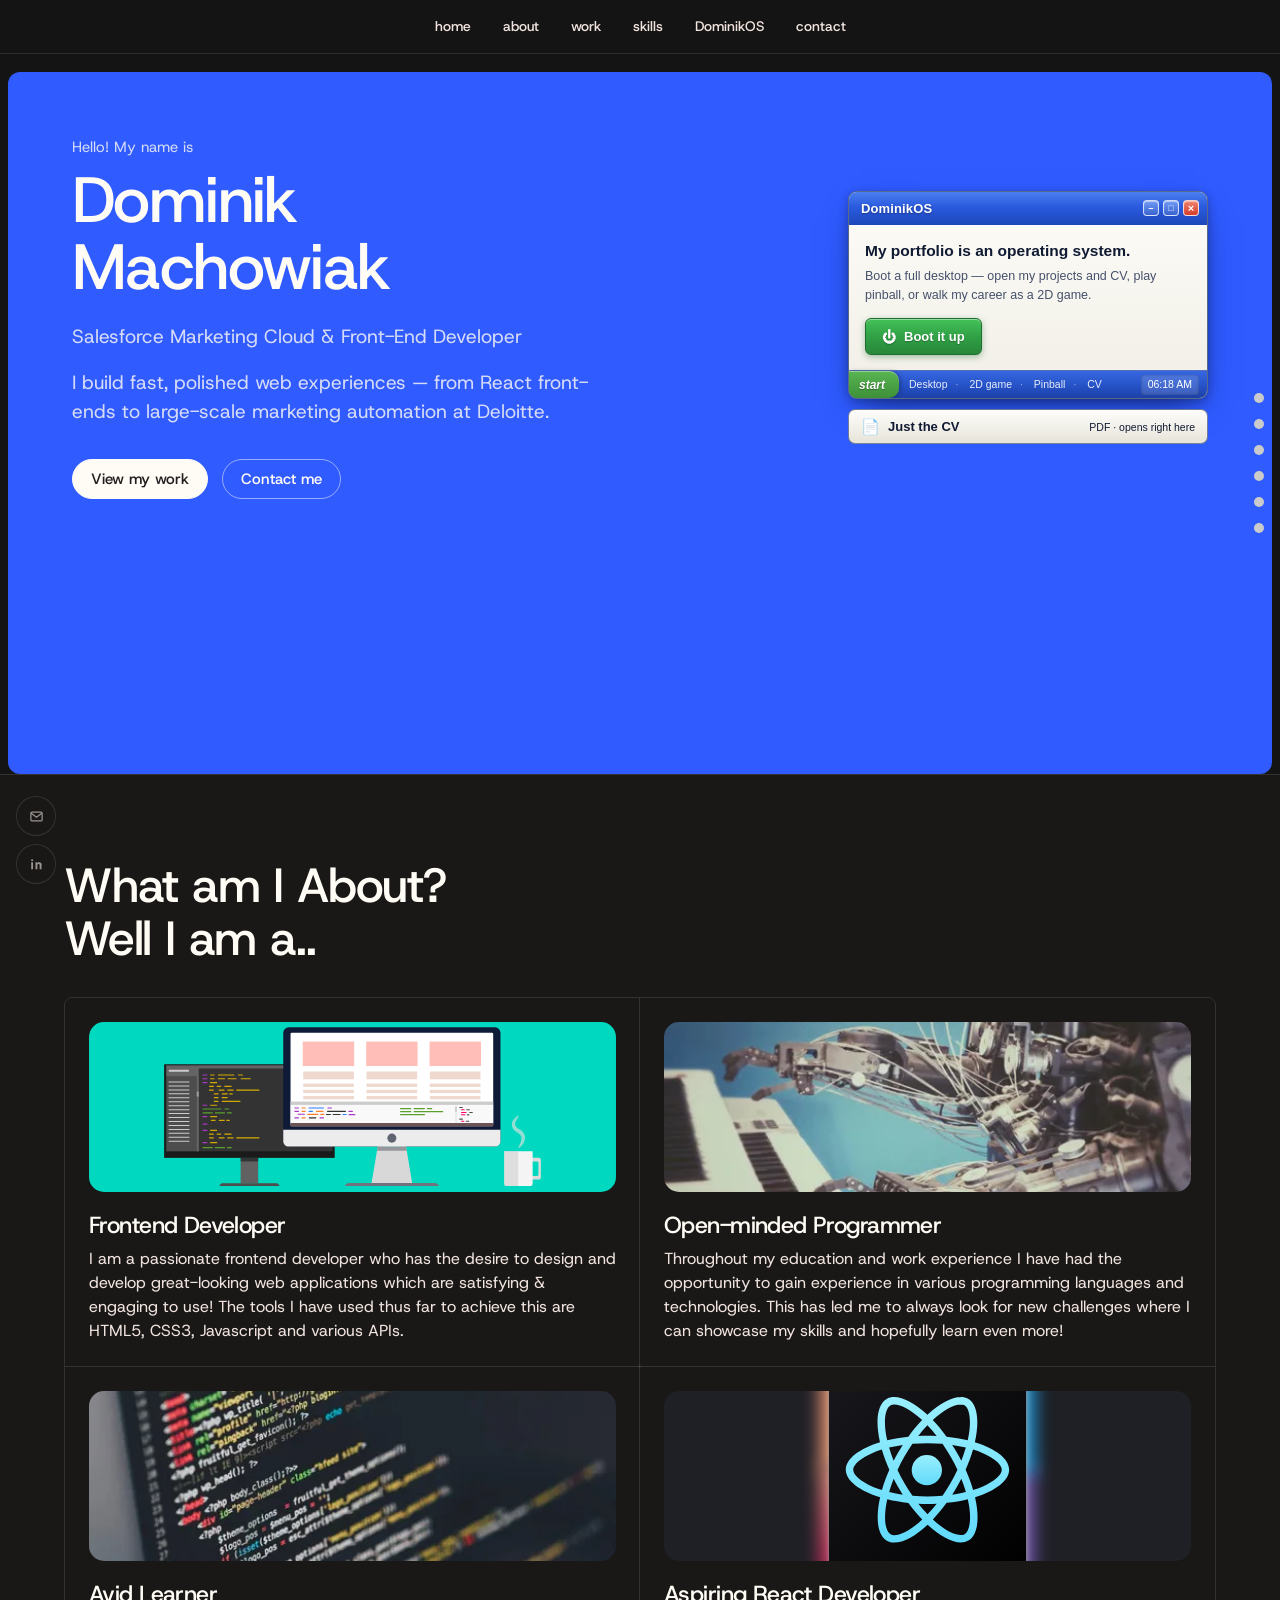
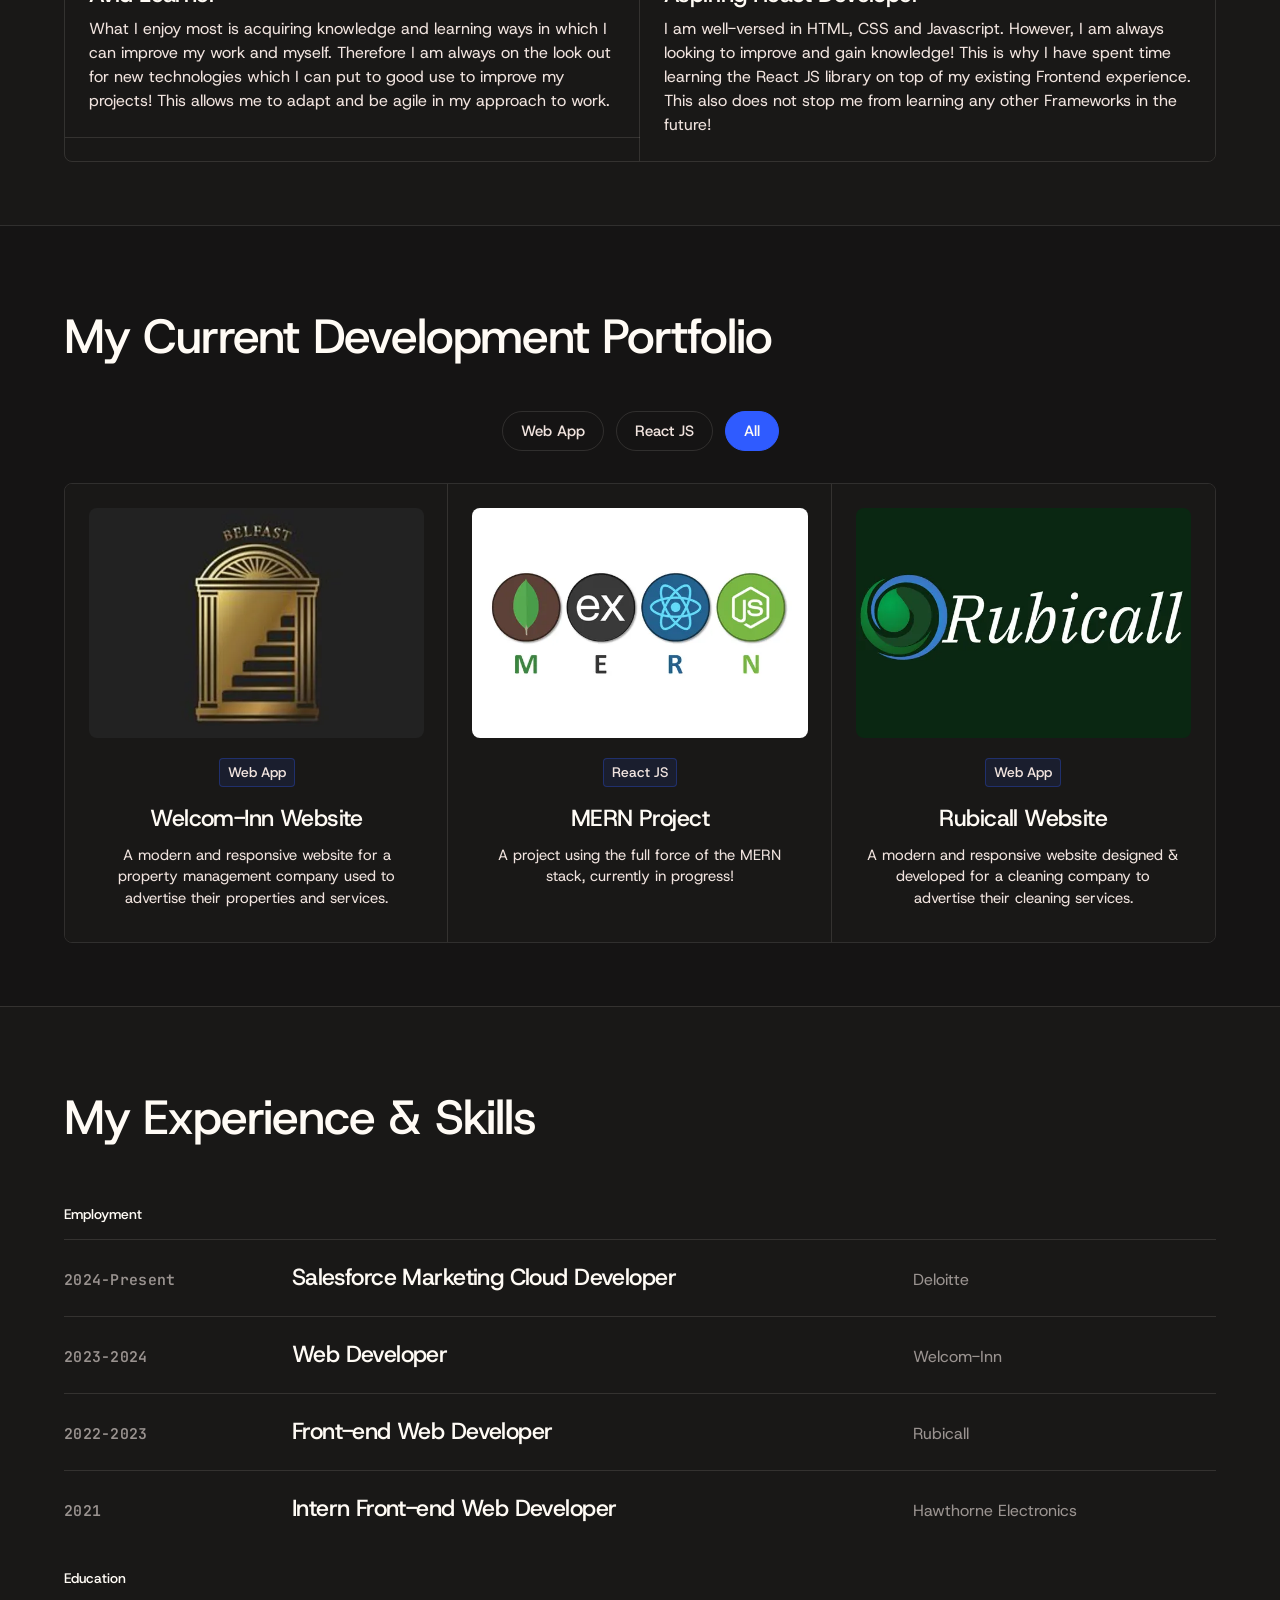
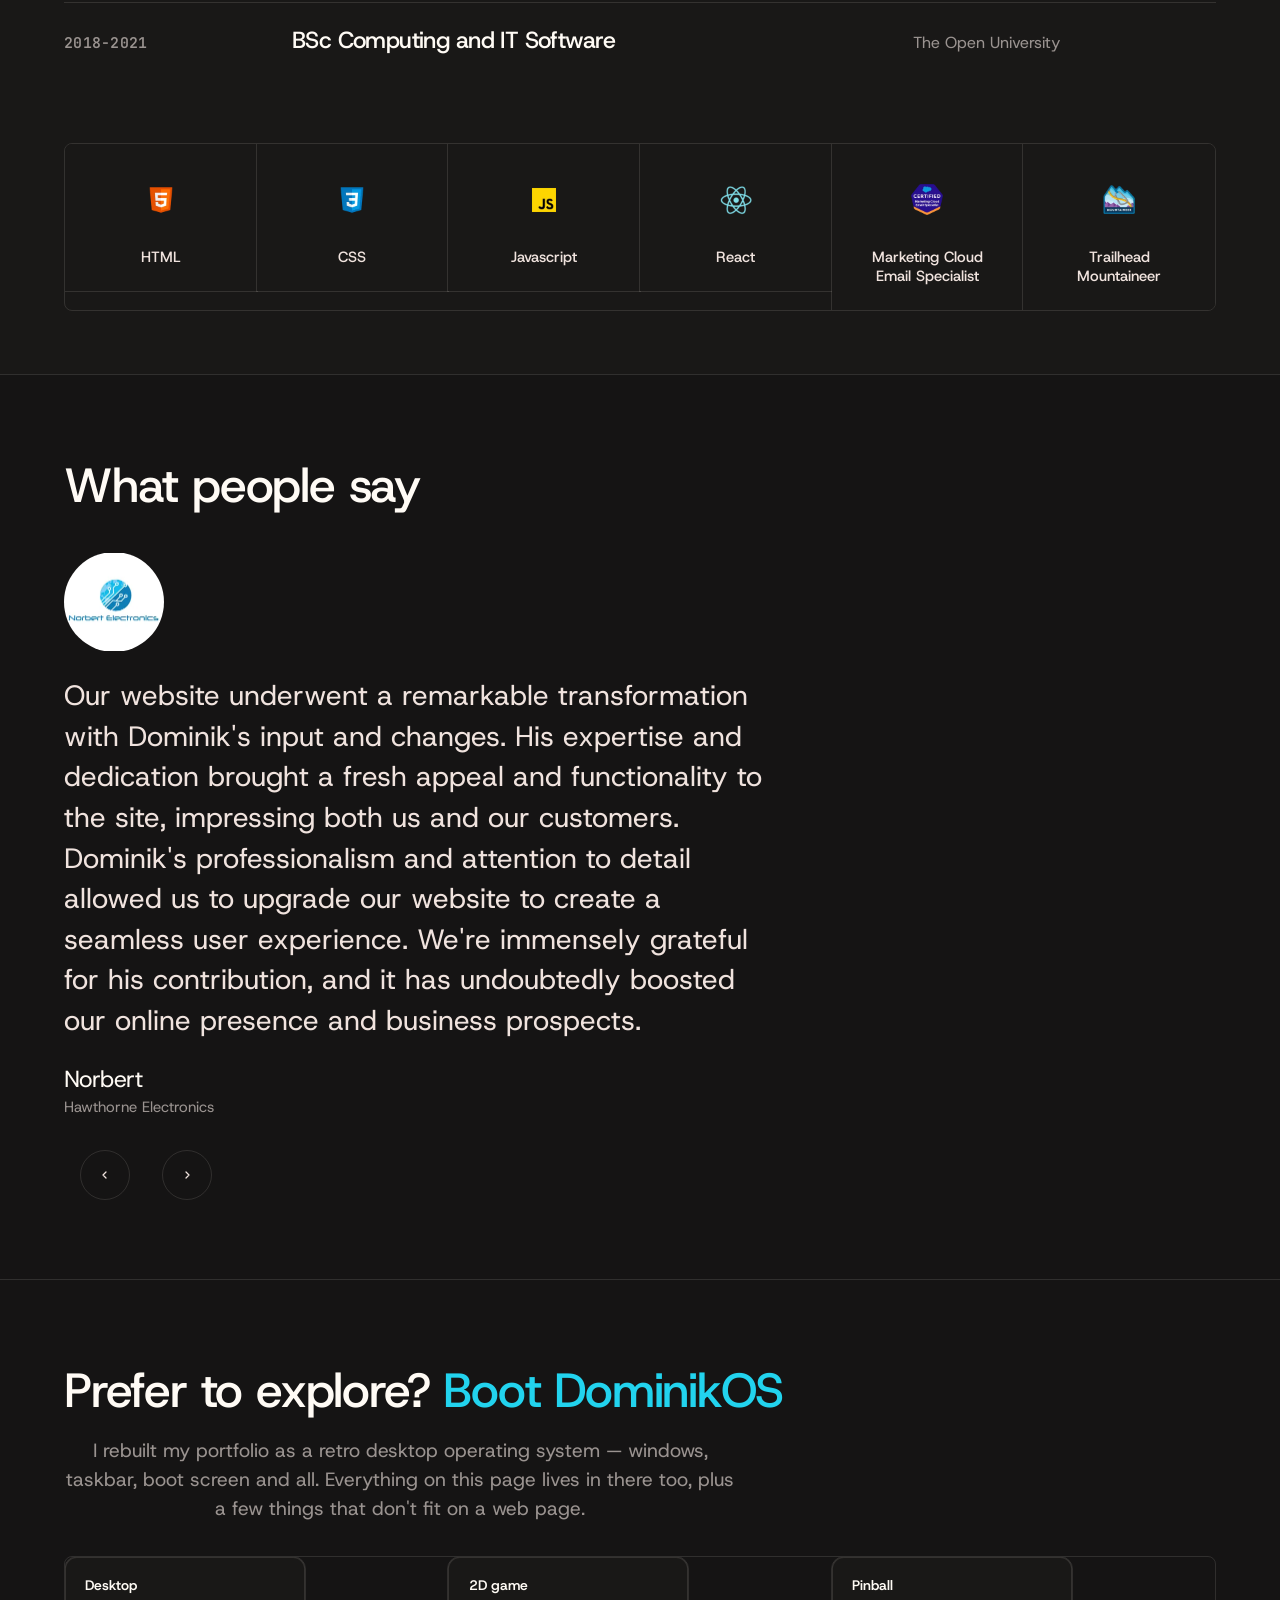
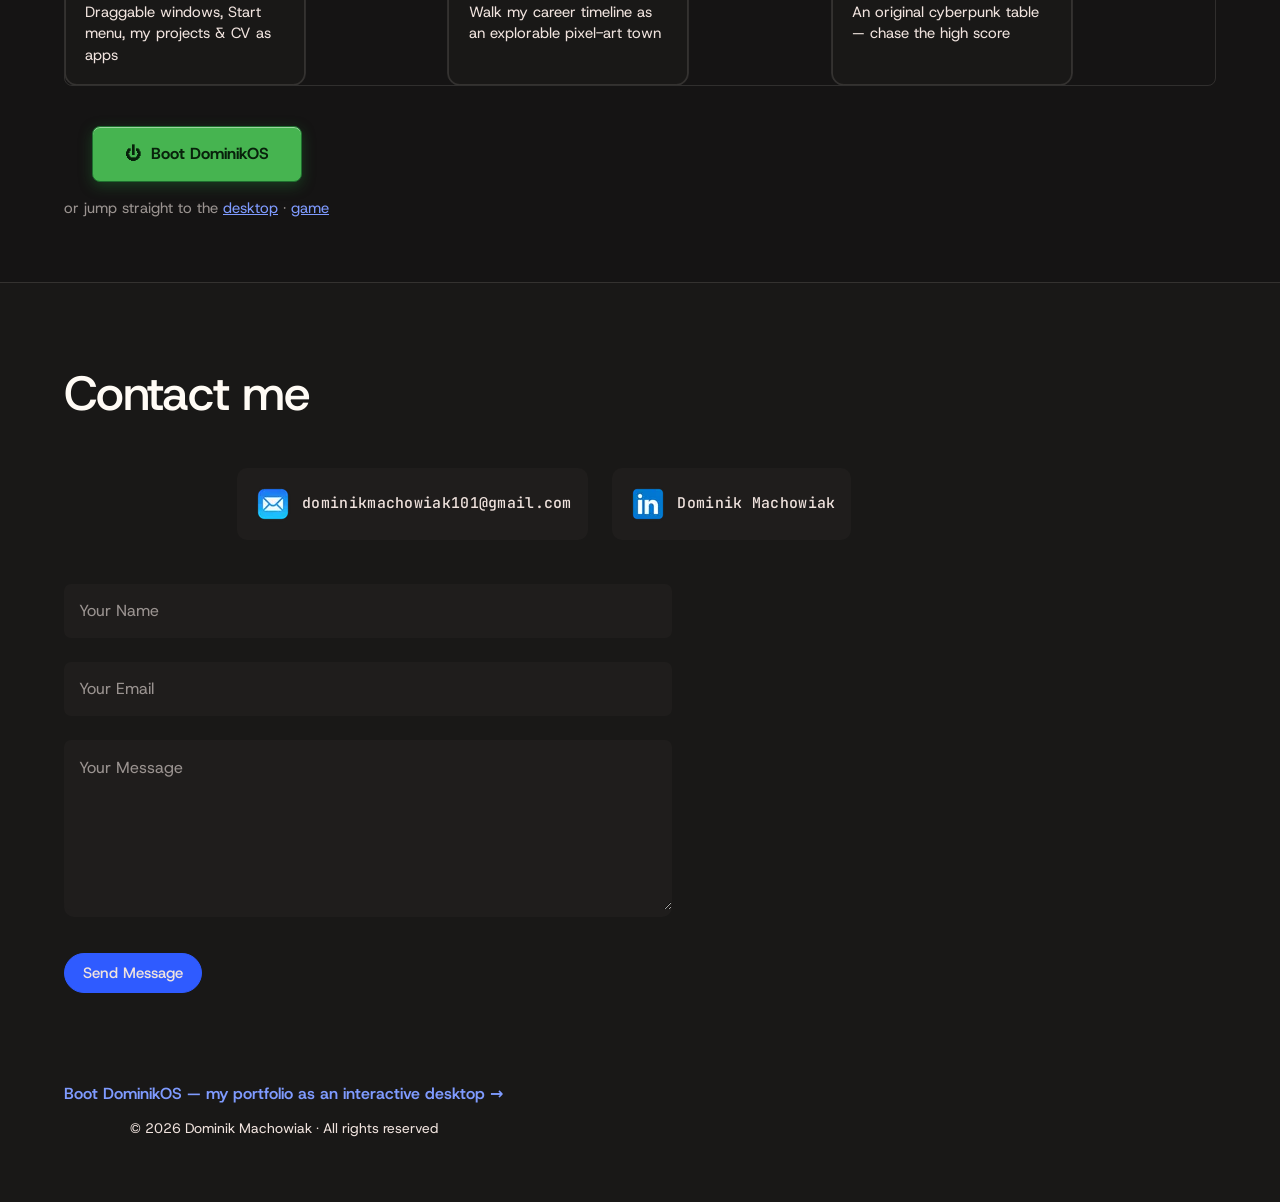
==== commit da72afa3: "Deploy 2026-11-14 16:50" ====
--- a/index.html
+++ b/index.html
@@ -1,55 +1,13 @@
-<!DOCTYPE html><html lang="en" data-copy-version="current" data-style="edge" data-palette="carbon"> <head><meta charset="utf-8"><meta name="viewport" content="width=device-width, initial-scale=1"><title data-copy-current="Dominik Machowiak | Salesforce Marketing Cloud &#38; Front-End Developer" data-copy-revised="Dominik Machowiak | Salesforce Marketing Cloud &#38; Front-End Developer" data-copy-human="Dominik Machowiak | Web Developer, Marketing Automation &#38; DominikOS">Dominik Machowiak | Salesforce Marketing Cloud &amp; Front-End Developer</title><meta name="description" content="Dominik Machowiak — Salesforce Marketing Cloud Developer at Deloitte and front-end developer (React, JavaScript). See my projects, or boot DominikOS: my portfolio as an interactive desktop with a 2D game." data-copy-current="Dominik Machowiak — Salesforce Marketing Cloud Developer at Deloitte and front-end developer (React, JavaScript). See my projects, or boot DominikOS: my portfolio as an interactive desktop with a 2D game." data-copy-revised="Dominik Machowiak is a Salesforce Marketing Cloud Developer at Deloitte and front-end developer. View selected work, experience and DominikOS." data-copy-human="Websites for real businesses, marketing automation, React and DominikOS: a retro desktop version of Dominik Machowiak's portfolio."><link rel="canonical" href="https://dominikmachowiak.com/"><meta name="theme-color" content="#151320"><link rel="icon" href="/dominik.png"><link rel="apple-touch-icon" href="/logo192.png"><link rel="manifest" href="/manifest.webmanifest"><link rel="sitemap" href="/sitemap-index.xml"><meta name="generator" content="Astro v5.18.2"><meta property="og:type" content="profile"><meta property="og:url" content="https://dominikmachowiak.com/"><meta property="og:title" content="Dominik Machowiak | Salesforce Marketing Cloud &#38; Front-End Developer"><meta property="og:description" content="Dominik Machowiak — Salesforce Marketing Cloud Developer at Deloitte and front-end developer (React, JavaScript). See my projects, or boot DominikOS: my portfolio as an interactive desktop with a 2D game."><meta property="og:image" content="https://dominikmachowiak.com/dominik.png"><meta property="og:site_name" content="Dominik Machowiak"><!-- TODO: replace og:image with a branded 1200x630 card (DominikOS screenshot + name/role) and switch twitter:card to summary_large_image --><meta name="twitter:card" content="summary"><meta name="twitter:title" content="Dominik Machowiak | Salesforce Marketing Cloud &#38; Front-End Developer"><meta name="twitter:description" content="Dominik Machowiak — Salesforce Marketing Cloud Developer at Deloitte and front-end developer (React, JavaScript). See my projects, or boot DominikOS: my portfolio as an interactive desktop with a 2D game."><meta name="twitter:image" content="https://dominikmachowiak.com/dominik.png"><script type="application/ld+json">{"@context":"https://schema.org","@graph":[{"@type":"Person","@id":"https://dominikmachowiak.com/#person","name":"Dominik Machowiak","url":"https://dominikmachowiak.com/","image":"https://dominikmachowiak.com/dominik.png","jobTitle":"Salesforce Marketing Cloud Developer","worksFor":{"@type":"Organization","name":"Deloitte"},"alumniOf":{"@type":"CollegeOrUniversity","name":"The Open University"},"knowsAbout":["Salesforce Marketing Cloud","AMPscript","Email Studio","Front-End Development","React","JavaScript","HTML","CSS"],"email":"mailto:dominikmachowiak101@gmail.com","sameAs":["https://www.linkedin.com/in/dominikmachowiak/"]},{"@type":"WebSite","@id":"https://dominikmachowiak.com/#website","url":"https://dominikmachowiak.com/","name":"Dominik Machowiak — Portfolio","publisher":{"@id":"https://dominikmachowiak.com/#person"}},{"@type":"ProfilePage","@id":"https://dominikmachowiak.com/#page","url":"https://dominikmachowiak.com/","isPartOf":{"@id":"https://dominikmachowiak.com/#website"},"mainEntity":{"@id":"https://dominikmachowiak.com/#person"}}]}</script><script type="speculationrules">{"prerender":[{"where":{"href_matches":"/os/*"},"eagerness":"moderate"}]}</script><!-- Apply saved display choices before first paint; defaults remain usable without JS. --><script>
-      (() => {
-        let copyVersion = 'current';
-        let style = 'edge';
-        let palette = 'carbon';
-        const styles = ['edge', 'studio', 'classic', 'editorial', 'glass', 'terminal', 'cupertino'];
-        const palettes = [
-          'carbon',
-          'chalk',
-          'cobalt',
-          'frost',
-          'cloud',
-          'paper',
-          'mint',
-          'rose',
-          'sky',
-          'sand',
-          'midnight',
-          'oled',
-          'forest',
-          'aubergine',
-          'ember',
-          'slate',
-        ];
-
-        try {
-          const savedVersion = localStorage.getItem('portfolio-copy-version');
-          const savedStyle = localStorage.getItem('portfolio-style');
-          const savedPalette = localStorage.getItem('portfolio-palette');
-          if (savedVersion === 'revised' || savedVersion === 'human') copyVersion = savedVersion;
-          if (savedStyle && styles.includes(savedStyle)) style = savedStyle;
-          if (savedPalette && palettes.includes(savedPalette)) palette = savedPalette;
-        } catch {
-          // Storage may be disabled; all switches still work for this visit.
-        }
-
-        document.documentElement.dataset.copyVersion = copyVersion;
-        document.documentElement.dataset.style = style;
-        document.documentElement.dataset.palette = palette;
-        document.documentElement.classList.add('js');
-      })();
-    </script><link rel="stylesheet" href="/_astro/index.C7FkfxZm.css">
+<!DOCTYPE html><html lang="en" data-copy-version="current" data-style="edge" data-palette="carbon"> <head><meta charset="utf-8"><meta name="viewport" content="width=device-width, initial-scale=1"><title>Dominik Machowiak | Salesforce Marketing Cloud &amp; Front-End Developer</title><meta name="description" content="Dominik Machowiak — Salesforce Marketing Cloud Developer at Deloitte and front-end developer (React, JavaScript). See my projects, or boot DominikOS: my portfolio as an interactive desktop with a 2D game."><link rel="canonical" href="https://dominikmachowiak.com/"><meta name="theme-color" content="#151414"><link rel="icon" href="/dominik.png"><link rel="apple-touch-icon" href="/logo192.png"><link rel="manifest" href="/manifest.webmanifest"><link rel="sitemap" href="/sitemap-index.xml"><meta name="generator" content="Astro v5.18.2"><meta property="og:type" content="profile"><meta property="og:url" content="https://dominikmachowiak.com/"><meta property="og:title" content="Dominik Machowiak | Salesforce Marketing Cloud &#38; Front-End Developer"><meta property="og:description" content="Dominik Machowiak — Salesforce Marketing Cloud Developer at Deloitte and front-end developer (React, JavaScript). See my projects, or boot DominikOS: my portfolio as an interactive desktop with a 2D game."><meta property="og:image" content="https://dominikmachowiak.com/dominik.png"><meta property="og:site_name" content="Dominik Machowiak"><!-- TODO: replace og:image with a branded 1200x630 card (DominikOS screenshot + name/role) and switch twitter:card to summary_large_image --><meta name="twitter:card" content="summary"><meta name="twitter:title" content="Dominik Machowiak | Salesforce Marketing Cloud &#38; Front-End Developer"><meta name="twitter:description" content="Dominik Machowiak — Salesforce Marketing Cloud Developer at Deloitte and front-end developer (React, JavaScript). See my projects, or boot DominikOS: my portfolio as an interactive desktop with a 2D game."><meta name="twitter:image" content="https://dominikmachowiak.com/dominik.png"><script type="application/ld+json">{"@context":"https://schema.org","@graph":[{"@type":"Person","@id":"https://dominikmachowiak.com/#person","name":"Dominik Machowiak","url":"https://dominikmachowiak.com/","image":"https://dominikmachowiak.com/dominik.png","jobTitle":"Salesforce Marketing Cloud Developer","worksFor":{"@type":"Organization","name":"Deloitte"},"alumniOf":{"@type":"CollegeOrUniversity","name":"The Open University"},"knowsAbout":["Salesforce Marketing Cloud","AMPscript","Email Studio","Front-End Development","React","JavaScript","HTML","CSS"],"email":"mailto:dominikmachowiak101@gmail.com","sameAs":["https://www.linkedin.com/in/dominikmachowiak/"]},{"@type":"WebSite","@id":"https://dominikmachowiak.com/#website","url":"https://dominikmachowiak.com/","name":"Dominik Machowiak — Portfolio","publisher":{"@id":"https://dominikmachowiak.com/#person"}},{"@type":"ProfilePage","@id":"https://dominikmachowiak.com/#page","url":"https://dominikmachowiak.com/","isPartOf":{"@id":"https://dominikmachowiak.com/#website"},"mainEntity":{"@id":"https://dominikmachowiak.com/#person"}}]}</script><script type="speculationrules">{"prerender":[{"where":{"href_matches":"/os/*"},"eagerness":"moderate"}]}</script><script>
+      document.documentElement.classList.add('js');
+    </script><link rel="stylesheet" href="/_astro/index.CSxIPMuB.css">
 <style>@font-face{font-family:Host Grotesk Variable;font-style:normal;font-display:swap;font-weight:300 800;src:url(/_astro/host-grotesk-latin-ext-wght-normal.B8jkyusk.woff2) format("woff2-variations");unicode-range:U+0100-02BA,U+02BD-02C5,U+02C7-02CC,U+02CE-02D7,U+02DD-02FF,U+0304,U+0308,U+0329,U+1D00-1DBF,U+1E00-1E9F,U+1EF2-1EFF,U+2020,U+20A0-20AB,U+20AD-20C0,U+2113,U+2C60-2C7F,U+A720-A7FF}@font-face{font-family:Host Grotesk Variable;font-style:normal;font-display:swap;font-weight:300 800;src:url(/_astro/host-grotesk-latin-wght-normal.CBa0fl4q.woff2) format("woff2-variations");unicode-range:U+0000-00FF,U+0131,U+0152-0153,U+02BB-02BC,U+02C6,U+02DA,U+02DC,U+0304,U+0308,U+0329,U+2000-206F,U+20AC,U+2122,U+2191,U+2193,U+2212,U+2215,U+FEFF,U+FFFD}
-</style></head> <body>  <nav class="navbar" aria-label="Main" data-astro-cid-5blmo7yk> <a class="navbar-title" href="#home" tabindex="-1" aria-hidden="true" data-astro-cid-5blmo7yk>Dominik Machowiak</a> <ul class="navbar-links" data-astro-cid-5blmo7yk> <li data-astro-cid-5blmo7yk> <a href="#home" data-astro-cid-5blmo7yk> <span data-copy-version="current" data-astro-cid-5blmo7yk>home</span> <span data-copy-version="revised" data-astro-cid-5blmo7yk>Home</span> <span data-copy-version="human" data-astro-cid-5blmo7yk>Home</span> </a> </li><li data-astro-cid-5blmo7yk> <a href="#about" data-astro-cid-5blmo7yk> <span data-copy-version="current" data-astro-cid-5blmo7yk>about</span> <span data-copy-version="revised" data-astro-cid-5blmo7yk>Profile</span> <span data-copy-version="human" data-astro-cid-5blmo7yk>About</span> </a> </li><li data-astro-cid-5blmo7yk> <a href="#work" data-astro-cid-5blmo7yk> <span data-copy-version="current" data-astro-cid-5blmo7yk>work</span> <span data-copy-version="revised" data-astro-cid-5blmo7yk>Work</span> <span data-copy-version="human" data-astro-cid-5blmo7yk>Things I&#39;ve built</span> </a> </li><li data-astro-cid-5blmo7yk> <a href="#skills" data-astro-cid-5blmo7yk> <span data-copy-version="current" data-astro-cid-5blmo7yk>skills</span> <span data-copy-version="revised" data-astro-cid-5blmo7yk>Experience</span> <span data-copy-version="human" data-astro-cid-5blmo7yk>Experience</span> </a> </li><li data-astro-cid-5blmo7yk> <a href="#dominikos" data-astro-cid-5blmo7yk> <span data-copy-version="current" data-astro-cid-5blmo7yk>DominikOS</span> <span data-copy-version="revised" data-astro-cid-5blmo7yk>DominikOS</span> <span data-copy-version="human" data-astro-cid-5blmo7yk>DominikOS</span> </a> </li><li data-astro-cid-5blmo7yk> <a href="#contact" data-astro-cid-5blmo7yk> <span data-copy-version="current" data-astro-cid-5blmo7yk>contact</span> <span data-copy-version="revised" data-astro-cid-5blmo7yk>Contact</span> <span data-copy-version="human" data-astro-cid-5blmo7yk>Say hello</span> </a> </li> </ul> <div class="navbar-controls" role="group" aria-label="Portfolio display options" data-astro-cid-5blmo7yk> <button class="nav-option-toggle copy-toggle" type="button" aria-label="Copy version: Original. Activate formal version." data-copy-active="current" data-copy-toggle data-astro-cid-5blmo7yk> <span class="toggle-prefix" data-astro-cid-5blmo7yk>Voice: </span><span data-copy-toggle-label data-astro-cid-5blmo7yk>Original</span> <span class="sr-only" data-copy-toggle-action data-astro-cid-5blmo7yk>. Activate formal version.</span> </button> <button class="nav-option-toggle style-toggle" type="button" aria-label="Style: Edge. Activate studio style." data-style-active="edge" data-style-toggle data-astro-cid-5blmo7yk> <span class="toggle-prefix" data-astro-cid-5blmo7yk>Style: </span><span data-style-toggle-label data-astro-cid-5blmo7yk>Edge</span> <span class="sr-only" data-style-toggle-action data-astro-cid-5blmo7yk>. Activate studio style.</span> </button> <button class="nav-option-toggle palette-toggle" type="button" aria-label="Colour palette: Carbon, dark mode. Activate Chalk, light mode." data-palette-active="carbon" data-palette-toggle data-astro-cid-5blmo7yk> <span class="palette-swatch" aria-hidden="true" data-astro-cid-5blmo7yk></span> <span class="toggle-prefix" data-astro-cid-5blmo7yk>Colour: </span><span data-palette-toggle-label data-astro-cid-5blmo7yk>Carbon</span> <span class="toggle-detail" data-palette-toggle-mode data-astro-cid-5blmo7yk> · Dark</span> <span class="sr-only" data-palette-toggle-action data-astro-cid-5blmo7yk>. Activate Chalk, light mode.</span> </button> </div> <button class="navbar-toggle" type="button" aria-expanded="false" aria-controls="mobile-menu" data-nav-toggle data-astro-cid-5blmo7yk> <span class="sr-only" data-astro-cid-5blmo7yk>Open menu</span> <svg width="20" height="20" viewBox="0 0 24 24" fill="none" aria-hidden="true" data-astro-cid-5blmo7yk> <path d="M4 7h16M4 12h16M4 17h10" stroke="currentColor" stroke-width="2" stroke-linecap="round" data-astro-cid-5blmo7yk></path> </svg> </button> <div class="navbar-panel" id="mobile-menu" hidden data-nav-panel data-astro-cid-5blmo7yk> <button class="navbar-close" type="button" data-nav-close data-astro-cid-5blmo7yk> <span class="sr-only" data-astro-cid-5blmo7yk>Close menu</span> <svg width="26" height="26" viewBox="0 0 24 24" fill="none" aria-hidden="true" data-astro-cid-5blmo7yk> <path d="M6 6l12 12M18 6L6 18" stroke="currentColor" stroke-width="2" stroke-linecap="round" data-astro-cid-5blmo7yk></path> </svg> </button> <ul data-astro-cid-5blmo7yk> <li data-astro-cid-5blmo7yk> <a href="#home" data-nav-link data-astro-cid-5blmo7yk> <span data-copy-version="current" data-astro-cid-5blmo7yk>home</span> <span data-copy-version="revised" data-astro-cid-5blmo7yk>Home</span> <span data-copy-version="human" data-astro-cid-5blmo7yk>Home</span> </a> </li><li data-astro-cid-5blmo7yk> <a href="#about" data-nav-link data-astro-cid-5blmo7yk> <span data-copy-version="current" data-astro-cid-5blmo7yk>about</span> <span data-copy-version="revised" data-astro-cid-5blmo7yk>Profile</span> <span data-copy-version="human" data-astro-cid-5blmo7yk>About</span> </a> </li><li data-astro-cid-5blmo7yk> <a href="#work" data-nav-link data-astro-cid-5blmo7yk> <span data-copy-version="current" data-astro-cid-5blmo7yk>work</span> <span data-copy-version="revised" data-astro-cid-5blmo7yk>Work</span> <span data-copy-version="human" data-astro-cid-5blmo7yk>Things I&#39;ve built</span> </a> </li><li data-astro-cid-5blmo7yk> <a href="#skills" data-nav-link data-astro-cid-5blmo7yk> <span data-copy-version="current" data-astro-cid-5blmo7yk>skills</span> <span data-copy-version="revised" data-astro-cid-5blmo7yk>Experience</span> <span data-copy-version="human" data-astro-cid-5blmo7yk>Experience</span> </a> </li><li data-astro-cid-5blmo7yk> <a href="#dominikos" data-nav-link data-astro-cid-5blmo7yk> <span data-copy-version="current" data-astro-cid-5blmo7yk>DominikOS</span> <span data-copy-version="revised" data-astro-cid-5blmo7yk>DominikOS</span> <span data-copy-version="human" data-astro-cid-5blmo7yk>DominikOS</span> </a> </li><li data-astro-cid-5blmo7yk> <a href="#contact" data-nav-link data-astro-cid-5blmo7yk> <span data-copy-version="current" data-astro-cid-5blmo7yk>contact</span> <span data-copy-version="revised" data-astro-cid-5blmo7yk>Contact</span> <span data-copy-version="human" data-astro-cid-5blmo7yk>Say hello</span> </a> </li> </ul> </div> </nav>  <main> <header id="home" class="section bg-dark hero" data-astro-cid-shwxrd6l> <div class="hero-circles hero-circles-left" aria-hidden="true" data-astro-cid-shwxrd6l> <div class="circle" data-astro-cid-shwxrd6l> <img src="/_astro/html.PqILu1lY_RP3g8.webp" alt loading="eager" data-astro-cid-shwxrd6l="true" decoding="async" fetchpriority="auto" width="120" height="120"> </div><div class="circle" data-astro-cid-shwxrd6l> <img src="/_astro/javascript.Db3Wfev6_Z4UIY7.webp" alt loading="eager" data-astro-cid-shwxrd6l="true" decoding="async" fetchpriority="auto" width="120" height="120"> </div><div class="circle" data-astro-cid-shwxrd6l> <img src="/_astro/css.D5KBgePu_2uhsbn.webp" alt loading="eager" data-astro-cid-shwxrd6l="true" decoding="async" fetchpriority="auto" width="120" height="120"> </div> </div> <div class="hero-info" data-astro-cid-shwxrd6l> <p class="hero-greeting" data-astro-cid-shwxrd6l> <span data-copy-version="current">Hello! My name is</span> <span data-copy-version="revised">Hello, I&#39;m</span> <span data-copy-version="human">Hey, I&#39;m</span> </p> <h1 class="hero-h1" data-astro-cid-shwxrd6l> <span class="hero-name" data-astro-cid-shwxrd6l>Dominik Machowiak</span> <span class="hero-role" data-astro-cid-shwxrd6l> <span data-copy-version="current">Salesforce Marketing Cloud &amp; Front-End Developer</span> <span data-copy-version="revised">Salesforce Marketing Cloud &amp; Front-End Developer</span> <span data-copy-version="human">Web developer, marketing automation developer, and builder of DominikOS.</span> </span> </h1> <p class="hero-sub" data-astro-cid-shwxrd6l> <span data-copy-version="current">I build fast, polished web experiences — from React front-ends to large-scale marketing automation at Deloitte.</span> <span data-copy-version="revised">At Deloitte, I develop Salesforce Marketing Cloud solutions. I also build responsive websites with HTML, CSS and JavaScript, and I work with React.</span> <span data-copy-version="human">Websites for real businesses, marketing automation, a bit of React, and a portfolio that turned into a retro desktop with games in it. That&#39;s what you&#39;ll find here.</span> </p> <div class="hero-ctas" data-astro-cid-shwxrd6l> <a class="hero-btn hero-btn-primary" href="#work" data-astro-cid-shwxrd6l> <span data-copy-version="current">View my work</span> <span data-copy-version="revised">View selected work</span> <span data-copy-version="human">See what I&#39;ve built</span> </a> <a class="hero-btn" href="#contact" data-astro-cid-shwxrd6l> <span data-copy-version="current">Contact me</span> <span data-copy-version="revised">Get in touch</span> <span data-copy-version="human">Say hello</span> </a> </div> <div class="osl-wrap" data-astro-cid-32yts7bh> <a class="os-launch" href="/os/?boot=chooser" aria-label="Boot DominikOS — explore my portfolio as an interactive desktop, with a 2D game, pinball and my CV inside" data-os-launch data-astro-cid-32yts7bh> <span class="osl-titlebar" data-astro-cid-32yts7bh> <span class="osl-title" data-astro-cid-32yts7bh>DominikOS</span> <span class="osl-buttons" aria-hidden="true" data-astro-cid-32yts7bh> <span class="osl-btn osl-btn-min" data-astro-cid-32yts7bh></span> <span class="osl-btn osl-btn-max" data-astro-cid-32yts7bh></span> <span class="osl-btn osl-btn-close" data-astro-cid-32yts7bh></span> </span> </span> <span class="osl-body" data-astro-cid-32yts7bh> <span class="osl-headline" data-astro-cid-32yts7bh> <span data-copy-version="current">My portfolio is an operating system.</span> <span data-copy-version="revised">Explore my portfolio as a desktop.</span> <span data-copy-version="human">The portfolio went a bit further than a portfolio.</span> </span> <span class="osl-sub" data-astro-cid-32yts7bh> <span data-copy-version="current">Boot a full desktop — open my projects and CV, play pinball, or walk my career as a 2D game.</span> <span data-copy-version="revised">Open my projects and CV, explore my career timeline in a 2D game, or play pinball—all inside DominikOS.</span> <span data-copy-version="human">Open the projects and CV, wander through a 2D career game, or take a break with pinball. Everything lives inside DominikOS.</span> </span> <span class="osl-boot" data-astro-cid-32yts7bh> <span class="osl-power" aria-hidden="true" data-astro-cid-32yts7bh>&#x23FB;</span> <span data-copy-version="current">Boot it up</span> <span data-copy-version="revised">Boot DominikOS</span> <span data-copy-version="human">Open the desktop</span> </span> </span> <span class="osl-taskbar" aria-hidden="true" data-astro-cid-32yts7bh> <span class="osl-start" data-astro-cid-32yts7bh>start</span> <span class="osl-apps" data-astro-cid-32yts7bh> <span data-astro-cid-32yts7bh> <span data-copy-version="current">Desktop</span> <span data-copy-version="revised">Desktop</span> <span data-copy-version="human">Desktop</span> </span><span data-astro-cid-32yts7bh> <span data-copy-version="current">2D game</span> <span data-copy-version="revised">2D game</span> <span data-copy-version="human">2D game</span> </span><span data-astro-cid-32yts7bh> <span data-copy-version="current">Pinball</span> <span data-copy-version="revised">Pinball</span> <span data-copy-version="human">Pinball</span> </span><span data-astro-cid-32yts7bh> <span data-copy-version="current">CV</span> <span data-copy-version="revised">CV</span> <span data-copy-version="human">CV</span> </span> </span> <span class="osl-clock" data-osl-clock data-astro-cid-32yts7bh>--:--</span> </span> </a> <!-- Straight to the CV: opens the PDF in place, no boot, no navigation. Sits outside the
+</style></head> <body>  <nav class="navbar" aria-label="Main" data-astro-cid-5blmo7yk> <a class="navbar-title" href="#home" tabindex="-1" aria-hidden="true" data-astro-cid-5blmo7yk>Dominik Machowiak</a> <ul class="navbar-links" data-astro-cid-5blmo7yk> <li data-astro-cid-5blmo7yk> <a href="#home" data-astro-cid-5blmo7yk> <span data-copy-version="current" data-astro-cid-5blmo7yk>home</span> </a> </li><li data-astro-cid-5blmo7yk> <a href="#about" data-astro-cid-5blmo7yk> <span data-copy-version="current" data-astro-cid-5blmo7yk>about</span> </a> </li><li data-astro-cid-5blmo7yk> <a href="#work" data-astro-cid-5blmo7yk> <span data-copy-version="current" data-astro-cid-5blmo7yk>work</span> </a> </li><li data-astro-cid-5blmo7yk> <a href="#skills" data-astro-cid-5blmo7yk> <span data-copy-version="current" data-astro-cid-5blmo7yk>skills</span> </a> </li><li data-astro-cid-5blmo7yk> <a href="#dominikos" data-astro-cid-5blmo7yk> <span data-copy-version="current" data-astro-cid-5blmo7yk>DominikOS</span> </a> </li><li data-astro-cid-5blmo7yk> <a href="#contact" data-astro-cid-5blmo7yk> <span data-copy-version="current" data-astro-cid-5blmo7yk>contact</span> </a> </li> </ul> <button class="navbar-toggle" type="button" aria-expanded="false" aria-controls="mobile-menu" data-nav-toggle data-astro-cid-5blmo7yk> <span class="sr-only" data-astro-cid-5blmo7yk>Open menu</span> <svg width="20" height="20" viewBox="0 0 24 24" fill="none" aria-hidden="true" data-astro-cid-5blmo7yk> <path d="M4 7h16M4 12h16M4 17h10" stroke="currentColor" stroke-width="2" stroke-linecap="round" data-astro-cid-5blmo7yk></path> </svg> </button> <div class="navbar-panel" id="mobile-menu" hidden data-nav-panel data-astro-cid-5blmo7yk> <button class="navbar-close" type="button" data-nav-close data-astro-cid-5blmo7yk> <span class="sr-only" data-astro-cid-5blmo7yk>Close menu</span> <svg width="26" height="26" viewBox="0 0 24 24" fill="none" aria-hidden="true" data-astro-cid-5blmo7yk> <path d="M6 6l12 12M18 6L6 18" stroke="currentColor" stroke-width="2" stroke-linecap="round" data-astro-cid-5blmo7yk></path> </svg> </button> <ul data-astro-cid-5blmo7yk> <li data-astro-cid-5blmo7yk> <a href="#home" data-nav-link data-astro-cid-5blmo7yk> <span data-copy-version="current" data-astro-cid-5blmo7yk>home</span> </a> </li><li data-astro-cid-5blmo7yk> <a href="#about" data-nav-link data-astro-cid-5blmo7yk> <span data-copy-version="current" data-astro-cid-5blmo7yk>about</span> </a> </li><li data-astro-cid-5blmo7yk> <a href="#work" data-nav-link data-astro-cid-5blmo7yk> <span data-copy-version="current" data-astro-cid-5blmo7yk>work</span> </a> </li><li data-astro-cid-5blmo7yk> <a href="#skills" data-nav-link data-astro-cid-5blmo7yk> <span data-copy-version="current" data-astro-cid-5blmo7yk>skills</span> </a> </li><li data-astro-cid-5blmo7yk> <a href="#dominikos" data-nav-link data-astro-cid-5blmo7yk> <span data-copy-version="current" data-astro-cid-5blmo7yk>DominikOS</span> </a> </li><li data-astro-cid-5blmo7yk> <a href="#contact" data-nav-link data-astro-cid-5blmo7yk> <span data-copy-version="current" data-astro-cid-5blmo7yk>contact</span> </a> </li> </ul> </div> </nav>  <main> <header id="home" class="section bg-dark hero" data-astro-cid-shwxrd6l> <div class="hero-circles hero-circles-left" aria-hidden="true" data-astro-cid-shwxrd6l> <div class="circle" data-astro-cid-shwxrd6l> <img src="/_astro/html.PqILu1lY_RP3g8.webp" alt loading="eager" data-astro-cid-shwxrd6l="true" decoding="async" fetchpriority="auto" width="120" height="120"> </div><div class="circle" data-astro-cid-shwxrd6l> <img src="/_astro/javascript.Db3Wfev6_Z4UIY7.webp" alt loading="eager" data-astro-cid-shwxrd6l="true" decoding="async" fetchpriority="auto" width="120" height="120"> </div><div class="circle" data-astro-cid-shwxrd6l> <img src="/_astro/css.D5KBgePu_2uhsbn.webp" alt loading="eager" data-astro-cid-shwxrd6l="true" decoding="async" fetchpriority="auto" width="120" height="120"> </div> </div> <div class="hero-info" data-astro-cid-shwxrd6l> <p class="hero-greeting" data-astro-cid-shwxrd6l> <span data-copy-version="current">Hello! My name is</span> </p> <h1 class="hero-h1" data-astro-cid-shwxrd6l> <span class="hero-name" data-astro-cid-shwxrd6l>Dominik Machowiak</span> <span class="hero-role" data-astro-cid-shwxrd6l> <span data-copy-version="current">Salesforce Marketing Cloud &amp; Front-End Developer</span> </span> </h1> <p class="hero-sub" data-astro-cid-shwxrd6l> <span data-copy-version="current">I build fast, polished web experiences — from React front-ends to large-scale marketing automation at Deloitte.</span> </p> <div class="hero-ctas" data-astro-cid-shwxrd6l> <a class="hero-btn hero-btn-primary" href="#work" data-astro-cid-shwxrd6l> <span data-copy-version="current">View my work</span> </a> <a class="hero-btn" href="#contact" data-astro-cid-shwxrd6l> <span data-copy-version="current">Contact me</span> </a> </div> <div class="osl-wrap" data-astro-cid-32yts7bh> <a class="os-launch" href="/os/?boot=chooser" aria-label="Boot DominikOS — explore my portfolio as an interactive desktop, with a 2D game, pinball and my CV inside" data-os-launch data-astro-cid-32yts7bh> <span class="osl-titlebar" data-astro-cid-32yts7bh> <span class="osl-title" data-astro-cid-32yts7bh>DominikOS</span> <span class="osl-buttons" aria-hidden="true" data-astro-cid-32yts7bh> <span class="osl-btn osl-btn-min" data-astro-cid-32yts7bh></span> <span class="osl-btn osl-btn-max" data-astro-cid-32yts7bh></span> <span class="osl-btn osl-btn-close" data-astro-cid-32yts7bh></span> </span> </span> <span class="osl-body" data-astro-cid-32yts7bh> <span class="osl-headline" data-astro-cid-32yts7bh> <span data-copy-version="current">My portfolio is an operating system.</span> </span> <span class="osl-sub" data-astro-cid-32yts7bh> <span data-copy-version="current">Boot a full desktop — open my projects and CV, play pinball, or walk my career as a 2D game.</span> </span> <span class="osl-boot" data-astro-cid-32yts7bh> <span class="osl-power" aria-hidden="true" data-astro-cid-32yts7bh>&#x23FB;</span> <span data-copy-version="current">Boot it up</span> </span> </span> <span class="osl-taskbar" aria-hidden="true" data-astro-cid-32yts7bh> <span class="osl-start" data-astro-cid-32yts7bh>start</span> <span class="osl-apps" data-astro-cid-32yts7bh> <span data-astro-cid-32yts7bh> <span data-copy-version="current">Desktop</span> </span><span data-astro-cid-32yts7bh> <span data-copy-version="current">2D game</span> </span><span data-astro-cid-32yts7bh> <span data-copy-version="current">Pinball</span> </span><span data-astro-cid-32yts7bh> <span data-copy-version="current">CV</span> </span> </span> <span class="osl-clock" data-osl-clock data-astro-cid-32yts7bh>--:--</span> </span> </a> <!-- Straight to the CV: opens the PDF in place, no boot, no navigation. Sits outside the
        card's <a> because interactive content can't legally nest inside a link. --> <button class="osl-cv" type="button" data-cv-open aria-haspopup="dialog" data-astro-cid-32yts7bh> <span class="osl-cv__icon" aria-hidden="true" data-astro-cid-32yts7bh>📄</span> <span class="osl-cv__label" data-astro-cid-32yts7bh>Just the CV</span> <span class="osl-cv__hint" data-astro-cid-32yts7bh>PDF · opens right here</span> </button> </div> <dialog class="cv-dlg" data-cv-dlg aria-labelledby="cv-dlg-title" data-astro-cid-32yts7bh> <div class="cv-dlg__win" data-astro-cid-32yts7bh> <div class="cv-dlg__bar" data-astro-cid-32yts7bh> <span class="cv-dlg__title" id="cv-dlg-title" data-astro-cid-32yts7bh>Dominik Machowiak — CV</span> <a class="cv-dlg__btn" href="/os/assets/cv.pdf" download="Dominik-Machowiak-CV.pdf" data-astro-cid-32yts7bh>Download</a> <a class="cv-dlg__btn cv-dlg__btn--ghost" href="/os/assets/cv.pdf" target="_blank" rel="noopener" data-astro-cid-32yts7bh>Open in new tab &#x2197;</a> <button class="cv-dlg__x" type="button" data-cv-close aria-label="Close the CV" data-astro-cid-32yts7bh>&#x2715;</button> </div> <!-- <object> renders the PDF inline on desktop; the fallback covers mobile browsers,
          which refuse inline PDFs and would otherwise show an empty frame. --> <object class="cv-dlg__frame" data="/os/assets/cv.pdf" type="application/pdf" title="Dominik Machowiak - CV" data-astro-cid-32yts7bh> <div class="cv-dlg__fallback" data-astro-cid-32yts7bh> <p data-astro-cid-32yts7bh>Your browser won't display PDFs inline.</p> <a class="cv-dlg__btn cv-dlg__btn--big" href="/os/assets/cv.pdf" target="_blank" rel="noopener" data-astro-cid-32yts7bh>Open the CV &#x2197;</a> <a class="cv-dlg__btn cv-dlg__btn--ghost" href="/os/assets/cv.pdf" download="Dominik-Machowiak-CV.pdf" data-astro-cid-32yts7bh>Download instead</a> </div> </object> </div> </dialog> <script type="module">const n=document.querySelector("[data-os-launch]"),r=document.querySelector("[data-osl-clock]");if(r){const e=()=>{r.textContent=new Date().toLocaleTimeString([],{hour:"2-digit",minute:"2-digit"})};e(),setInterval(e,3e4)}if(n){let e=!1;const o=()=>{if(e)return;e=!0;const c=document.createElement("link");c.rel="prefetch",c.href="/os/",document.head.appendChild(c)};n.addEventListener("pointerenter",o,{once:!0}),n.addEventListener("focus",o,{once:!0})}const d=document.querySelector("[data-cv-open]"),t=document.querySelector("[data-cv-dlg]"),a=document.querySelector("[data-cv-close]");d&&t&&(d.addEventListener("click",()=>t.showModal()),a?.addEventListener("click",()=>t.close()),t.addEventListener("click",e=>{e.target===t&&t.close()}));</script>  </div> <div class="hero-circles hero-circles-right" aria-hidden="true" data-astro-cid-shwxrd6l> <div class="circle" data-astro-cid-shwxrd6l> <img src="/_astro/python.Dmg8y7vF_i2aKb.webp" alt loading="eager" data-astro-cid-shwxrd6l="true" decoding="async" fetchpriority="auto" width="120" height="120"> </div><div class="circle" data-astro-cid-shwxrd6l> <img src="/_astro/csharp.COLDLYDH_Z1rX8S2.webp" alt loading="eager" data-astro-cid-shwxrd6l="true" decoding="async" fetchpriority="auto" width="120" height="120"> </div><div class="circle" data-astro-cid-shwxrd6l> <img src="/_astro/react.CdjkVGwu_Z1yIG9H.webp" alt loading="eager" data-astro-cid-shwxrd6l="true" decoding="async" fetchpriority="auto" width="120" height="120"> </div> </div> </header>  <section id="about" class="section bg-white" aria-labelledby="about-heading" data-astro-cid-gqmbxsao> <h2 id="about-heading" class="head-text" data-astro-cid-gqmbxsao> <span class="copy-heading" data-copy-version="current" data-astro-cid-gqmbxsao>
-What am I <span data-astro-cid-gqmbxsao>About?</span><br data-astro-cid-gqmbxsao>Well I am <span data-astro-cid-gqmbxsao>a..</span> </span> <span class="copy-heading" data-copy-version="revised" data-astro-cid-gqmbxsao>
-Professional <span data-astro-cid-gqmbxsao>Profile</span> </span> <span class="copy-heading" data-copy-version="human" data-astro-cid-gqmbxsao> A little about <span data-astro-cid-gqmbxsao>me</span> </span> </h2> <div class="profiles" data-copy-version="current" data-astro-cid-gqmbxsao> <article class="profile reveal" data-astro-cid-gqmbxsao> <img src="/_astro/about-frontend.DRhevYEk_Z24uMhj.svg" alt loading="lazy" decoding="async" data-astro-cid-gqmbxsao="true" fetchpriority="auto" width="512" height="362"> <h3 class="bold-text" data-astro-cid-gqmbxsao>Frontend Developer</h3> <p class="p-text" data-astro-cid-gqmbxsao>I am a passionate frontend developer who has the desire to design and develop great-looking web applications which are satisfying &amp; engaging to use! The tools I have used thus far to achieve this are HTML5, CSS3, Javascript and various APIs.</p> </article><article class="profile reveal" data-astro-cid-gqmbxsao> <img src="/_astro/about-programmer.BM9rDqfo_1GBQgm.webp" alt loading="lazy" decoding="async" data-astro-cid-gqmbxsao="true" fetchpriority="auto" width="512" height="384"> <h3 class="bold-text" data-astro-cid-gqmbxsao>Open-minded Programmer</h3> <p class="p-text" data-astro-cid-gqmbxsao>Throughout my education and work experience I have had the opportunity to gain experience in various programming languages and technologies. This has led me to always look for new challenges where I can showcase my skills and hopefully learn even more!</p> </article><article class="profile reveal" data-astro-cid-gqmbxsao> <img src="/_astro/about-learner.BwpAPJaT_ZetmdU.webp" alt loading="lazy" decoding="async" data-astro-cid-gqmbxsao="true" fetchpriority="auto" width="512" height="342"> <h3 class="bold-text" data-astro-cid-gqmbxsao>Avid Learner</h3> <p class="p-text" data-astro-cid-gqmbxsao>What I enjoy most is acquiring knowledge and learning ways in which I can improve my work and myself. Therefore I am always on the look out for new technologies which I can put to good use to improve my projects! This allows me to adapt and be agile in my approach to work.</p> </article><article class="profile reveal" data-astro-cid-gqmbxsao> <img src="/_astro/about-react.BtWv4f-T_A9U1m.svg" alt loading="lazy" decoding="async" data-astro-cid-gqmbxsao="true" fetchpriority="auto" width="512" height="285"> <h3 class="bold-text" data-astro-cid-gqmbxsao>Aspiring React Developer</h3> <p class="p-text" data-astro-cid-gqmbxsao>I am well-versed in HTML, CSS and Javascript. However, I am always looking to improve and gain knowledge! This is why I have spent time learning the React JS library on top of my existing Frontend experience. This also does not stop me from learning any other Frameworks in the future!</p> </article> </div><div class="profiles" data-copy-version="revised" data-astro-cid-gqmbxsao> <article class="profile reveal" data-astro-cid-gqmbxsao> <img src="/_astro/about-programmer.BM9rDqfo_1GBQgm.webp" alt loading="lazy" decoding="async" data-astro-cid-gqmbxsao="true" fetchpriority="auto" width="512" height="384"> <h3 class="bold-text" data-astro-cid-gqmbxsao>Marketing Automation</h3> <p class="p-text" data-astro-cid-gqmbxsao>I develop and deploy Salesforce Marketing Cloud solutions at Deloitte. My automotive-sector work includes technical consultation and work on approximately 300 email and SMS messages for a multi-brand marketing transformation.</p> </article><article class="profile reveal" data-astro-cid-gqmbxsao> <img src="/_astro/about-frontend.DRhevYEk_Z24uMhj.svg" alt loading="lazy" decoding="async" data-astro-cid-gqmbxsao="true" fetchpriority="auto" width="512" height="362"> <h3 class="bold-text" data-astro-cid-gqmbxsao>Front-End Development</h3> <p class="p-text" data-astro-cid-gqmbxsao>I design and develop responsive websites with HTML, CSS and JavaScript. My selected work includes websites for property management and cleaning businesses.</p> </article><article class="profile reveal" data-astro-cid-gqmbxsao> <img src="/_astro/about-learner.BwpAPJaT_ZetmdU.webp" alt loading="lazy" decoding="async" data-astro-cid-gqmbxsao="true" fetchpriority="auto" width="512" height="342"> <h3 class="bold-text" data-astro-cid-gqmbxsao>Technical Foundation</h3> <p class="p-text" data-astro-cid-gqmbxsao>My Computing and IT Software studies at The Open University complement practical work in front-end development and marketing automation. I have also spent time learning React alongside my core web-development tools.</p> </article> </div><div class="profiles" data-copy-version="human" data-astro-cid-gqmbxsao> <article class="profile reveal" data-astro-cid-gqmbxsao> <img src="/_astro/about-frontend.DRhevYEk_Z24uMhj.svg" alt loading="lazy" decoding="async" data-astro-cid-gqmbxsao="true" fetchpriority="auto" width="512" height="362"> <h3 class="bold-text" data-astro-cid-gqmbxsao>Websites for real businesses</h3> <p class="p-text" data-astro-cid-gqmbxsao>I&#39;ve designed and built websites for a property-management company and a cleaning business, using HTML, CSS and JavaScript to put their services and offers online.</p> </article><article class="profile reveal" data-astro-cid-gqmbxsao> <img src="/_astro/about-programmer.BM9rDqfo_1GBQgm.webp" alt loading="lazy" decoding="async" data-astro-cid-gqmbxsao="true" fetchpriority="auto" width="512" height="384"> <h3 class="bold-text" data-astro-cid-gqmbxsao>Automation, not just interfaces</h3> <p class="p-text" data-astro-cid-gqmbxsao>I also work in Salesforce Marketing Cloud at Deloitte: technical consultation, marketing automation and a multi-brand automotive transformation with around 300 email and SMS messages.</p> </article><article class="profile reveal" data-astro-cid-gqmbxsao> <img src="/_astro/about-learner.BwpAPJaT_ZetmdU.webp" alt loading="lazy" decoding="async" data-astro-cid-gqmbxsao="true" fetchpriority="auto" width="512" height="342"> <h3 class="bold-text" data-astro-cid-gqmbxsao>Still adding to the toolkit</h3> <p class="p-text" data-astro-cid-gqmbxsao>HTML, CSS and JavaScript are where I started. React sits alongside them now, and this portfolio includes projects that go well beyond a normal project card.</p> </article> </div> </section>  <section id="work" class="section bg-primary" aria-labelledby="work-heading" data-astro-cid-ukyurdtu> <h2 id="work-heading" class="head-text" data-astro-cid-ukyurdtu> <span class="copy-heading" data-copy-version="current" data-astro-cid-ukyurdtu>
-My Current Development <span data-astro-cid-ukyurdtu>Portfolio</span> </span> <span class="copy-heading" data-copy-version="revised" data-astro-cid-ukyurdtu>
-Selected <span data-astro-cid-ukyurdtu>Work</span> </span> <span class="copy-heading" data-copy-version="human" data-astro-cid-ukyurdtu> A few things I&#39;ve <span data-astro-cid-ukyurdtu>built</span> </span> </h2> <div class="work-version" data-copy-version="current" data-astro-cid-ukyurdtu> <div class="work-filter" role="group" aria-label="Filter projects by type" data-astro-cid-ukyurdtu> <button type="button" class="work-filter-btn" aria-pressed="false" data-filter="Web App" data-astro-cid-ukyurdtu> Web App </button><button type="button" class="work-filter-btn" aria-pressed="false" data-filter="React JS" data-astro-cid-ukyurdtu> React JS </button><button type="button" class="work-filter-btn" aria-pressed="true" data-filter="All" data-astro-cid-ukyurdtu> All </button> </div> <div class="work-grid" data-work-grid data-astro-cid-ukyurdtu> <article class="work-card reveal" data-tags="[&#34;Web App&#34;]" data-astro-cid-ukyurdtu> <div class="work-img" data-astro-cid-ukyurdtu> <img src="/_astro/work-welcom-inn.DXlHoJwu_ZBBrNc.webp" alt="Screenshot of Welcom-Inn Website" loading="lazy" decoding="async" data-astro-cid-ukyurdtu="true" fetchpriority="auto" width="576" height="578"> <div class="work-links" data-astro-cid-ukyurdtu> <a href="https://welcom-inn.co.uk/" target="_blank" rel="noreferrer noopener" aria-label="Visit Welcom-Inn Website" data-astro-cid-ukyurdtu> <svg viewBox="0 0 24 24" fill="none" aria-hidden="true" width="24" height="24" data-astro-cid-ukyurdtu> <path d="M2 12s3.5-7 10-7 10 7 10 7-3.5 7-10 7-10-7-10-7Z" stroke="currentColor" stroke-width="2" data-astro-cid-ukyurdtu></path> <circle cx="12" cy="12" r="3" stroke="currentColor" stroke-width="2" data-astro-cid-ukyurdtu></circle> </svg> </a> </div> </div> <div class="work-content" data-astro-cid-ukyurdtu> <p class="work-tag p-text" data-astro-cid-ukyurdtu>Web App</p> <h3 class="bold-text" data-astro-cid-ukyurdtu>Welcom-Inn Website</h3> <p class="p-text" data-astro-cid-ukyurdtu>A modern and responsive website for a property management company used to advertise their properties and services.</p> </div> </article><article class="work-card reveal" data-tags="[&#34;React JS&#34;,&#34;Web App&#34;]" data-astro-cid-ukyurdtu> <div class="work-img" data-astro-cid-ukyurdtu> <img src="/_astro/work-mern.CprO6JdE_ZWVW2k.webp" alt="Screenshot of MERN Project" loading="lazy" decoding="async" data-astro-cid-ukyurdtu="true" fetchpriority="auto" width="576" height="569">  </div> <div class="work-content" data-astro-cid-ukyurdtu> <p class="work-tag p-text" data-astro-cid-ukyurdtu>React JS</p> <h3 class="bold-text" data-astro-cid-ukyurdtu>MERN Project</h3> <p class="p-text" data-astro-cid-ukyurdtu>A project using the full force of the MERN stack, currently in progress!</p> </div> </article><article class="work-card reveal" data-tags="[&#34;Web App&#34;]" data-astro-cid-ukyurdtu> <div class="work-img" data-astro-cid-ukyurdtu> <img src="/_astro/work-rubicall.E7CAMo_7_Z2dP66V.webp" alt="Screenshot of Rubicall Website" loading="lazy" decoding="async" data-astro-cid-ukyurdtu="true" fetchpriority="auto" width="576" height="576"> <div class="work-links" data-astro-cid-ukyurdtu> <a href="https://www.rubicall.co.uk/" target="_blank" rel="noreferrer noopener" aria-label="Visit Rubicall Website" data-astro-cid-ukyurdtu> <svg viewBox="0 0 24 24" fill="none" aria-hidden="true" width="24" height="24" data-astro-cid-ukyurdtu> <path d="M2 12s3.5-7 10-7 10 7 10 7-3.5 7-10 7-10-7-10-7Z" stroke="currentColor" stroke-width="2" data-astro-cid-ukyurdtu></path> <circle cx="12" cy="12" r="3" stroke="currentColor" stroke-width="2" data-astro-cid-ukyurdtu></circle> </svg> </a> </div> </div> <div class="work-content" data-astro-cid-ukyurdtu> <p class="work-tag p-text" data-astro-cid-ukyurdtu>Web App</p> <h3 class="bold-text" data-astro-cid-ukyurdtu>Rubicall Website</h3> <p class="p-text" data-astro-cid-ukyurdtu>A modern and responsive website designed &amp; developed for a cleaning company to advertise their cleaning services.</p> </div> </article> </div> </div><div class="work-version" data-copy-version="revised" data-astro-cid-ukyurdtu>  <div class="work-grid" data-work-grid data-astro-cid-ukyurdtu> <article class="work-card reveal" data-tags="[&#34;Client Website&#34;,&#34;HTML&#34;,&#34;CSS&#34;,&#34;JavaScript&#34;]" data-astro-cid-ukyurdtu> <div class="work-img" data-astro-cid-ukyurdtu> <img src="/_astro/work-welcom-inn.DXlHoJwu_ZBBrNc.webp" alt="Screenshot of Welcom-Inn Website" loading="lazy" decoding="async" data-astro-cid-ukyurdtu="true" fetchpriority="auto" width="576" height="578"> <div class="work-links" data-astro-cid-ukyurdtu> <a href="https://welcom-inn.co.uk/" target="_blank" rel="noreferrer noopener" aria-label="Visit Welcom-Inn Website" data-astro-cid-ukyurdtu> <svg viewBox="0 0 24 24" fill="none" aria-hidden="true" width="24" height="24" data-astro-cid-ukyurdtu> <path d="M2 12s3.5-7 10-7 10 7 10 7-3.5 7-10 7-10-7-10-7Z" stroke="currentColor" stroke-width="2" data-astro-cid-ukyurdtu></path> <circle cx="12" cy="12" r="3" stroke="currentColor" stroke-width="2" data-astro-cid-ukyurdtu></circle> </svg> </a> </div> </div> <div class="work-content" data-astro-cid-ukyurdtu> <p class="work-tag p-text" data-astro-cid-ukyurdtu>Client Website</p> <h3 class="bold-text" data-astro-cid-ukyurdtu>Welcom-Inn Website</h3> <p class="p-text" data-astro-cid-ukyurdtu>A responsive website designed and developed for a property management company to present its rental properties and services.</p> </div> </article><article class="work-card reveal" data-tags="[&#34;Client Website&#34;,&#34;HTML&#34;,&#34;CSS&#34;,&#34;JavaScript&#34;]" data-astro-cid-ukyurdtu> <div class="work-img" data-astro-cid-ukyurdtu> <img src="/_astro/work-rubicall.E7CAMo_7_Z2dP66V.webp" alt="Screenshot of Rubicall Website" loading="lazy" decoding="async" data-astro-cid-ukyurdtu="true" fetchpriority="auto" width="576" height="576"> <div class="work-links" data-astro-cid-ukyurdtu> <a href="https://www.rubicall.co.uk/" target="_blank" rel="noreferrer noopener" aria-label="Visit Rubicall Website" data-astro-cid-ukyurdtu> <svg viewBox="0 0 24 24" fill="none" aria-hidden="true" width="24" height="24" data-astro-cid-ukyurdtu> <path d="M2 12s3.5-7 10-7 10 7 10 7-3.5 7-10 7-10-7-10-7Z" stroke="currentColor" stroke-width="2" data-astro-cid-ukyurdtu></path> <circle cx="12" cy="12" r="3" stroke="currentColor" stroke-width="2" data-astro-cid-ukyurdtu></circle> </svg> </a> </div> </div> <div class="work-content" data-astro-cid-ukyurdtu> <p class="work-tag p-text" data-astro-cid-ukyurdtu>Client Website</p> <h3 class="bold-text" data-astro-cid-ukyurdtu>Rubicall Website</h3> <p class="p-text" data-astro-cid-ukyurdtu>A responsive website designed and developed for a cleaning company, then expanded when the business moved into Airbnb services.</p> </div> </article> </div> </div><div class="work-version" data-copy-version="human" data-astro-cid-ukyurdtu>  <div class="work-grid" data-work-grid data-astro-cid-ukyurdtu> <article class="work-card reveal" data-tags="[&#34;Client Website&#34;,&#34;HTML&#34;,&#34;CSS&#34;,&#34;JavaScript&#34;]" data-astro-cid-ukyurdtu> <div class="work-img" data-astro-cid-ukyurdtu> <img src="/_astro/work-welcom-inn.DXlHoJwu_ZBBrNc.webp" alt="Screenshot of Welcom-Inn Website" loading="lazy" decoding="async" data-astro-cid-ukyurdtu="true" fetchpriority="auto" width="576" height="578"> <div class="work-links" data-astro-cid-ukyurdtu> <a href="https://welcom-inn.co.uk/" target="_blank" rel="noreferrer noopener" aria-label="Visit Welcom-Inn Website" data-astro-cid-ukyurdtu> <svg viewBox="0 0 24 24" fill="none" aria-hidden="true" width="24" height="24" data-astro-cid-ukyurdtu> <path d="M2 12s3.5-7 10-7 10 7 10 7-3.5 7-10 7-10-7-10-7Z" stroke="currentColor" stroke-width="2" data-astro-cid-ukyurdtu></path> <circle cx="12" cy="12" r="3" stroke="currentColor" stroke-width="2" data-astro-cid-ukyurdtu></circle> </svg> </a> </div> </div> <div class="work-content" data-astro-cid-ukyurdtu> <p class="work-tag p-text" data-astro-cid-ukyurdtu>Client Website</p> <h3 class="bold-text" data-astro-cid-ukyurdtu>Welcom-Inn Website</h3> <p class="p-text" data-astro-cid-ukyurdtu>A responsive site for a property-management company to showcase its properties and services. Straightforward on the surface, but built from the ground up.</p> </div> </article><article class="work-card reveal" data-tags="[&#34;Client Website&#34;,&#34;HTML&#34;,&#34;CSS&#34;,&#34;JavaScript&#34;]" data-astro-cid-ukyurdtu> <div class="work-img" data-astro-cid-ukyurdtu> <img src="/_astro/work-rubicall.E7CAMo_7_Z2dP66V.webp" alt="Screenshot of Rubicall Website" loading="lazy" decoding="async" data-astro-cid-ukyurdtu="true" fetchpriority="auto" width="576" height="576"> <div class="work-links" data-astro-cid-ukyurdtu> <a href="https://www.rubicall.co.uk/" target="_blank" rel="noreferrer noopener" aria-label="Visit Rubicall Website" data-astro-cid-ukyurdtu> <svg viewBox="0 0 24 24" fill="none" aria-hidden="true" width="24" height="24" data-astro-cid-ukyurdtu> <path d="M2 12s3.5-7 10-7 10 7 10 7-3.5 7-10 7-10-7-10-7Z" stroke="currentColor" stroke-width="2" data-astro-cid-ukyurdtu></path> <circle cx="12" cy="12" r="3" stroke="currentColor" stroke-width="2" data-astro-cid-ukyurdtu></circle> </svg> </a> </div> </div> <div class="work-content" data-astro-cid-ukyurdtu> <p class="work-tag p-text" data-astro-cid-ukyurdtu>Client Website</p> <h3 class="bold-text" data-astro-cid-ukyurdtu>Rubicall Website</h3> <p class="p-text" data-astro-cid-ukyurdtu>A responsive website for a cleaning business. I later came back to expand it when the company moved into Airbnb services.</p> </div> </article><article class="work-card reveal" data-tags="[&#34;React JS&#34;,&#34;Web App&#34;]" data-astro-cid-ukyurdtu> <div class="work-img" data-astro-cid-ukyurdtu> <img src="/_astro/work-mern.CprO6JdE_ZWVW2k.webp" alt="Screenshot of MERN Project" loading="lazy" decoding="async" data-astro-cid-ukyurdtu="true" fetchpriority="auto" width="576" height="569">  </div> <div class="work-content" data-astro-cid-ukyurdtu> <p class="work-tag p-text" data-astro-cid-ukyurdtu>React JS</p> <h3 class="bold-text" data-astro-cid-ukyurdtu>MERN Project</h3> <p class="p-text" data-astro-cid-ukyurdtu>A MERN-stack project that is still in progress. It is not a finished case study yet, and that is the point of calling it a work in progress.</p> </div> </article> </div> </div> </section>  <section id="skills" class="section bg-white" aria-labelledby="skills-heading" data-astro-cid-dbz4fmle> <h2 id="skills-heading" class="head-text" data-astro-cid-dbz4fmle> <span class="copy-heading" data-copy-version="current" data-astro-cid-dbz4fmle>My Experience &amp; <span data-astro-cid-dbz4fmle>Skills</span></span> <span class="copy-heading" data-copy-version="revised" data-astro-cid-dbz4fmle>Experience, Education &amp; <span data-astro-cid-dbz4fmle>Skills</span></span> <span class="copy-heading" data-copy-version="human" data-astro-cid-dbz4fmle> Where I&#39;ve worked, what I&#39;ve <span data-astro-cid-dbz4fmle>learned</span> </span> </h2> <div class="skills-container" data-copy-version="current" data-astro-cid-dbz4fmle> <div class="exp-col" data-astro-cid-dbz4fmle> <div class="exp-group reveal" data-astro-cid-dbz4fmle> <p class="exp-type bold-text" data-astro-cid-dbz4fmle>Employment</p> <ul class="exp-works" data-astro-cid-dbz4fmle> <li class="exp-work" tabindex="0" aria-describedby="tip-current-employment-0" data-astro-cid-dbz4fmle> <h3 class="bold-text" data-astro-cid-dbz4fmle>Salesforce Marketing Cloud Developer</h3> <p class="p-text exp-year" data-astro-cid-dbz4fmle>2024-Present</p> <p class="p-text" data-astro-cid-dbz4fmle>Deloitte</p> <span class="exp-tooltip" role="tooltip" id="tip-current-employment-0" data-astro-cid-dbz4fmle>• Led a Marketing Automation project for a polish automotive client, provided technical consultation, developed &amp; deployed scalable solutions using Marketing Technologies. • Worked on a marketing transformation for multiple car brands including approximately 300 email/sms messages in email studio using HTML, CSS, Javascript and AMPScript.</span> </li><li class="exp-work" tabindex="0" aria-describedby="tip-current-employment-1" data-astro-cid-dbz4fmle> <h3 class="bold-text" data-astro-cid-dbz4fmle>Web Developer</h3> <p class="p-text exp-year" data-astro-cid-dbz4fmle>2023-2024</p> <p class="p-text" data-astro-cid-dbz4fmle>Welcom-Inn</p> <span class="exp-tooltip" role="tooltip" id="tip-current-employment-1" data-astro-cid-dbz4fmle>Designed &amp; developed a website for a property management company using HTML CSS &amp; Javascript. Website is currently being used to advertise Welcom-Inns properties and services.</span> </li><li class="exp-work" tabindex="0" aria-describedby="tip-current-employment-2" data-astro-cid-dbz4fmle> <h3 class="bold-text" data-astro-cid-dbz4fmle>Front-end Web Developer</h3> <p class="p-text exp-year" data-astro-cid-dbz4fmle>2022-2023</p> <p class="p-text" data-astro-cid-dbz4fmle>Rubicall</p> <span class="exp-tooltip" role="tooltip" id="tip-current-employment-2" data-astro-cid-dbz4fmle>Designed &amp; developed a website for a cleaning company using HTML CSS &amp; Javascript. I later returned for additional work for the company to expand the website as they moved into the Airbnb business.</span> </li><li class="exp-work" tabindex="0" aria-describedby="tip-current-employment-3" data-astro-cid-dbz4fmle> <h3 class="bold-text" data-astro-cid-dbz4fmle>Intern Front-end Web Developer</h3> <p class="p-text exp-year" data-astro-cid-dbz4fmle>2021</p> <p class="p-text" data-astro-cid-dbz4fmle>Hawthorne Electronics</p> <span class="exp-tooltip" role="tooltip" id="tip-current-employment-3" data-astro-cid-dbz4fmle>Worked as a volunteer front end web developer for a small electronics company. Responsible for making changes to individual web pages in order to enhance the feel &amp; functionality of the website.</span> </li> </ul> </div><div class="exp-group reveal" data-astro-cid-dbz4fmle> <p class="exp-type bold-text" data-astro-cid-dbz4fmle>Education</p> <ul class="exp-works" data-astro-cid-dbz4fmle> <li class="exp-work" tabindex="0" aria-describedby="tip-current-education-0" data-astro-cid-dbz4fmle> <h3 class="bold-text" data-astro-cid-dbz4fmle>BSc Computing and IT Software</h3> <p class="p-text exp-year" data-astro-cid-dbz4fmle>2018-2021</p> <p class="p-text" data-astro-cid-dbz4fmle>The Open University</p> <span class="exp-tooltip" role="tooltip" id="tip-current-education-0" data-astro-cid-dbz4fmle>Studied a bachelors degree in Computing and IT software at The Open University.</span> </li> </ul> </div> </div> <ul class="skills-list" data-astro-cid-dbz4fmle> <li class="skill reveal" data-astro-cid-dbz4fmle> <div class="skill-bubble" style="background-color: #edf2f8;" data-astro-cid-dbz4fmle> <img src="/_astro/skill-html.khpng2Vf_yK92L.webp" alt loading="lazy" decoding="async" data-astro-cid-dbz4fmle="true" fetchpriority="auto" width="96" height="96"> </div> <p class="p-text" data-astro-cid-dbz4fmle>HTML</p> </li><li class="skill reveal" data-astro-cid-dbz4fmle> <div class="skill-bubble" style="background-color: #edf2f8;" data-astro-cid-dbz4fmle> <img src="/_astro/skill-css.D4dSQ63f_ZptCjU.webp" alt loading="lazy" decoding="async" data-astro-cid-dbz4fmle="true" fetchpriority="auto" width="96" height="96"> </div> <p class="p-text" data-astro-cid-dbz4fmle>CSS</p> </li><li class="skill reveal" data-astro-cid-dbz4fmle> <div class="skill-bubble" style="background-color: #edf2f8;" data-astro-cid-dbz4fmle> <img src="/_astro/skill-javascript.Bh7ioiOO_Z1ep5gL.webp" alt loading="lazy" decoding="async" data-astro-cid-dbz4fmle="true" fetchpriority="auto" width="96" height="96"> </div> <p class="p-text" data-astro-cid-dbz4fmle>Javascript</p> </li><li class="skill reveal" data-astro-cid-dbz4fmle> <div class="skill-bubble" style="background-color: #edf2f8;" data-astro-cid-dbz4fmle> <img src="/_astro/skill-react.DfeFc1BB_Gvmmo.webp" alt loading="lazy" decoding="async" data-astro-cid-dbz4fmle="true" fetchpriority="auto" width="96" height="96"> </div> <p class="p-text" data-astro-cid-dbz4fmle>React</p> </li><li class="skill reveal" data-astro-cid-dbz4fmle> <div class="skill-bubble" style="background-color: #edf2f8;" data-astro-cid-dbz4fmle> <img src="/_astro/skill-mc-email-specialist.TQK3BDwv_25FlK6.webp" alt loading="lazy" decoding="async" data-astro-cid-dbz4fmle="true" fetchpriority="auto" width="96" height="94"> </div> <p class="p-text" data-astro-cid-dbz4fmle>Marketing Cloud Email Specialist</p> </li><li class="skill reveal" data-astro-cid-dbz4fmle> <div class="skill-bubble" style="background-color: #edf2f8;" data-astro-cid-dbz4fmle> <img src="/_astro/skill-trailhead-mountaineer.BfQfgUFM_cnU2Y.webp" alt loading="lazy" decoding="async" data-astro-cid-dbz4fmle="true" fetchpriority="auto" width="96" height="88"> </div> <p class="p-text" data-astro-cid-dbz4fmle>Trailhead Mountaineer</p> </li> </ul> </div><div class="skills-container" data-copy-version="revised" data-astro-cid-dbz4fmle> <div class="exp-col" data-astro-cid-dbz4fmle> <div class="exp-group reveal" data-astro-cid-dbz4fmle> <p class="exp-type bold-text" data-astro-cid-dbz4fmle>Professional Experience</p> <ul class="exp-works" data-astro-cid-dbz4fmle> <li class="exp-work" tabindex="0" aria-describedby="tip-revised-professionalexperience-0" data-astro-cid-dbz4fmle> <h3 class="bold-text" data-astro-cid-dbz4fmle>Salesforce Marketing Cloud Developer</h3> <p class="p-text exp-year" data-astro-cid-dbz4fmle>2024–Present</p> <p class="p-text" data-astro-cid-dbz4fmle>Deloitte</p> <span class="exp-tooltip" role="tooltip" id="tip-revised-professionalexperience-0" data-astro-cid-dbz4fmle>Led a marketing automation project for a Polish automotive client, providing technical consultation and developing and deploying marketing technology solutions. Contributed to a marketing transformation covering multiple car brands, including work on approximately 300 email and SMS messages in Email Studio with HTML, CSS, JavaScript and AMPscript.</span> </li><li class="exp-work" tabindex="0" aria-describedby="tip-revised-professionalexperience-1" data-astro-cid-dbz4fmle> <h3 class="bold-text" data-astro-cid-dbz4fmle>Web Developer</h3> <p class="p-text exp-year" data-astro-cid-dbz4fmle>2023–2024</p> <p class="p-text" data-astro-cid-dbz4fmle>Welcom-Inn</p> <span class="exp-tooltip" role="tooltip" id="tip-revised-professionalexperience-1" data-astro-cid-dbz4fmle>Designed and developed a website for a property management company using HTML, CSS and JavaScript. The website presents the company&#39;s properties and services.</span> </li><li class="exp-work" tabindex="0" aria-describedby="tip-revised-professionalexperience-2" data-astro-cid-dbz4fmle> <h3 class="bold-text" data-astro-cid-dbz4fmle>Front-End Web Developer</h3> <p class="p-text exp-year" data-astro-cid-dbz4fmle>2022–2023</p> <p class="p-text" data-astro-cid-dbz4fmle>Rubicall</p> <span class="exp-tooltip" role="tooltip" id="tip-revised-professionalexperience-2" data-astro-cid-dbz4fmle>Designed and developed a website for a cleaning company using HTML, CSS and JavaScript, then returned to expand it when the business moved into Airbnb services.</span> </li><li class="exp-work" tabindex="0" aria-describedby="tip-revised-professionalexperience-3" data-astro-cid-dbz4fmle> <h3 class="bold-text" data-astro-cid-dbz4fmle>Intern Front-End Web Developer</h3> <p class="p-text exp-year" data-astro-cid-dbz4fmle>2021</p> <p class="p-text" data-astro-cid-dbz4fmle>Hawthorne Electronics</p> <span class="exp-tooltip" role="tooltip" id="tip-revised-professionalexperience-3" data-astro-cid-dbz4fmle>Volunteered as a front-end web developer for a small electronics company, updating individual pages to improve the website&#39;s presentation and functionality.</span> </li> </ul> </div><div class="exp-group reveal" data-astro-cid-dbz4fmle> <p class="exp-type bold-text" data-astro-cid-dbz4fmle>Education</p> <ul class="exp-works" data-astro-cid-dbz4fmle> <li class="exp-work" tabindex="0" aria-describedby="tip-revised-education-0" data-astro-cid-dbz4fmle> <h3 class="bold-text" data-astro-cid-dbz4fmle>BSc Computing and IT Software</h3> <p class="p-text exp-year" data-astro-cid-dbz4fmle>2018–2021</p> <p class="p-text" data-astro-cid-dbz4fmle>The Open University</p> <span class="exp-tooltip" role="tooltip" id="tip-revised-education-0" data-astro-cid-dbz4fmle>Studied Computing and IT Software at The Open University.</span> </li> </ul> </div> </div> <ul class="skills-list" data-astro-cid-dbz4fmle> <li class="skill reveal" data-astro-cid-dbz4fmle> <div class="skill-bubble" style="background-color: #edf2f8;" data-astro-cid-dbz4fmle> <img src="/_astro/skill-html.khpng2Vf_yK92L.webp" alt loading="lazy" decoding="async" data-astro-cid-dbz4fmle="true" fetchpriority="auto" width="96" height="96"> </div> <p class="p-text" data-astro-cid-dbz4fmle>HTML</p> </li><li class="skill reveal" data-astro-cid-dbz4fmle> <div class="skill-bubble" style="background-color: #edf2f8;" data-astro-cid-dbz4fmle> <img src="/_astro/skill-css.D4dSQ63f_ZptCjU.webp" alt loading="lazy" decoding="async" data-astro-cid-dbz4fmle="true" fetchpriority="auto" width="96" height="96"> </div> <p class="p-text" data-astro-cid-dbz4fmle>CSS</p> </li><li class="skill reveal" data-astro-cid-dbz4fmle> <div class="skill-bubble" style="background-color: #edf2f8;" data-astro-cid-dbz4fmle> <img src="/_astro/skill-javascript.Bh7ioiOO_Z1ep5gL.webp" alt loading="lazy" decoding="async" data-astro-cid-dbz4fmle="true" fetchpriority="auto" width="96" height="96"> </div> <p class="p-text" data-astro-cid-dbz4fmle>JavaScript</p> </li><li class="skill reveal" data-astro-cid-dbz4fmle> <div class="skill-bubble" style="background-color: #edf2f8;" data-astro-cid-dbz4fmle> <img src="/_astro/skill-react.DfeFc1BB_Gvmmo.webp" alt loading="lazy" decoding="async" data-astro-cid-dbz4fmle="true" fetchpriority="auto" width="96" height="96"> </div> <p class="p-text" data-astro-cid-dbz4fmle>React</p> </li><li class="skill reveal" data-astro-cid-dbz4fmle> <div class="skill-bubble" style="background-color: #edf2f8;" data-astro-cid-dbz4fmle> <img src="/_astro/skill-mc-email-specialist.TQK3BDwv_25FlK6.webp" alt loading="lazy" decoding="async" data-astro-cid-dbz4fmle="true" fetchpriority="auto" width="96" height="94"> </div> <p class="p-text" data-astro-cid-dbz4fmle>Marketing Cloud Email Specialist</p> </li> </ul> </div><div class="skills-container" data-copy-version="human" data-astro-cid-dbz4fmle> <div class="exp-col" data-astro-cid-dbz4fmle> <div class="exp-group reveal" data-astro-cid-dbz4fmle> <p class="exp-type bold-text" data-astro-cid-dbz4fmle>The work bit</p> <ul class="exp-works" data-astro-cid-dbz4fmle> <li class="exp-work" tabindex="0" aria-describedby="tip-human-theworkbit-0" data-astro-cid-dbz4fmle> <h3 class="bold-text" data-astro-cid-dbz4fmle>Salesforce Marketing Cloud Developer</h3> <p class="p-text exp-year" data-astro-cid-dbz4fmle>2024–Present</p> <p class="p-text" data-astro-cid-dbz4fmle>Deloitte</p> <span class="exp-tooltip" role="tooltip" id="tip-human-theworkbit-0" data-astro-cid-dbz4fmle>Marketing automation for a Polish automotive client, technical consultation, and a lot of Email Studio: approximately 300 email and SMS messages across several car brands, using HTML, CSS, JavaScript and AMPscript.</span> </li><li class="exp-work" tabindex="0" aria-describedby="tip-human-theworkbit-1" data-astro-cid-dbz4fmle> <h3 class="bold-text" data-astro-cid-dbz4fmle>Web Developer</h3> <p class="p-text exp-year" data-astro-cid-dbz4fmle>2023–2024</p> <p class="p-text" data-astro-cid-dbz4fmle>Welcom-Inn</p> <span class="exp-tooltip" role="tooltip" id="tip-human-theworkbit-1" data-astro-cid-dbz4fmle>Designed and built the company&#39;s website with HTML, CSS and JavaScript. It is used to advertise the company&#39;s properties and services.</span> </li><li class="exp-work" tabindex="0" aria-describedby="tip-human-theworkbit-2" data-astro-cid-dbz4fmle> <h3 class="bold-text" data-astro-cid-dbz4fmle>Front-End Web Developer</h3> <p class="p-text exp-year" data-astro-cid-dbz4fmle>2022–2023</p> <p class="p-text" data-astro-cid-dbz4fmle>Rubicall</p> <span class="exp-tooltip" role="tooltip" id="tip-human-theworkbit-2" data-astro-cid-dbz4fmle>Designed and built the cleaning business&#39;s website, then returned to add more when the company moved into Airbnb services.</span> </li><li class="exp-work" tabindex="0" aria-describedby="tip-human-theworkbit-3" data-astro-cid-dbz4fmle> <h3 class="bold-text" data-astro-cid-dbz4fmle>Intern Front-End Web Developer</h3> <p class="p-text exp-year" data-astro-cid-dbz4fmle>2021</p> <p class="p-text" data-astro-cid-dbz4fmle>Hawthorne Electronics</p> <span class="exp-tooltip" role="tooltip" id="tip-human-theworkbit-3" data-astro-cid-dbz4fmle>A volunteer front-end role: improving individual pages so the site worked and felt better.</span> </li> </ul> </div><div class="exp-group reveal" data-astro-cid-dbz4fmle> <p class="exp-type bold-text" data-astro-cid-dbz4fmle>The study bit</p> <ul class="exp-works" data-astro-cid-dbz4fmle> <li class="exp-work" tabindex="0" aria-describedby="tip-human-thestudybit-0" data-astro-cid-dbz4fmle> <h3 class="bold-text" data-astro-cid-dbz4fmle>BSc Computing and IT Software</h3> <p class="p-text exp-year" data-astro-cid-dbz4fmle>2018–2021</p> <p class="p-text" data-astro-cid-dbz4fmle>The Open University</p> <span class="exp-tooltip" role="tooltip" id="tip-human-thestudybit-0" data-astro-cid-dbz4fmle>Studied Computing and IT Software at The Open University.</span> </li> </ul> </div> </div> <ul class="skills-list" data-astro-cid-dbz4fmle> <li class="skill reveal" data-astro-cid-dbz4fmle> <div class="skill-bubble" style="background-color: #edf2f8;" data-astro-cid-dbz4fmle> <img src="/_astro/skill-html.khpng2Vf_yK92L.webp" alt loading="lazy" decoding="async" data-astro-cid-dbz4fmle="true" fetchpriority="auto" width="96" height="96"> </div> <p class="p-text" data-astro-cid-dbz4fmle>HTML</p> </li><li class="skill reveal" data-astro-cid-dbz4fmle> <div class="skill-bubble" style="background-color: #edf2f8;" data-astro-cid-dbz4fmle> <img src="/_astro/skill-css.D4dSQ63f_ZptCjU.webp" alt loading="lazy" decoding="async" data-astro-cid-dbz4fmle="true" fetchpriority="auto" width="96" height="96"> </div> <p class="p-text" data-astro-cid-dbz4fmle>CSS</p> </li><li class="skill reveal" data-astro-cid-dbz4fmle> <div class="skill-bubble" style="background-color: #edf2f8;" data-astro-cid-dbz4fmle> <img src="/_astro/skill-javascript.Bh7ioiOO_Z1ep5gL.webp" alt loading="lazy" decoding="async" data-astro-cid-dbz4fmle="true" fetchpriority="auto" width="96" height="96"> </div> <p class="p-text" data-astro-cid-dbz4fmle>JavaScript</p> </li><li class="skill reveal" data-astro-cid-dbz4fmle> <div class="skill-bubble" style="background-color: #edf2f8;" data-astro-cid-dbz4fmle> <img src="/_astro/skill-react.DfeFc1BB_Gvmmo.webp" alt loading="lazy" decoding="async" data-astro-cid-dbz4fmle="true" fetchpriority="auto" width="96" height="96"> </div> <p class="p-text" data-astro-cid-dbz4fmle>React</p> </li><li class="skill reveal" data-astro-cid-dbz4fmle> <div class="skill-bubble" style="background-color: #edf2f8;" data-astro-cid-dbz4fmle> <img src="/_astro/skill-mc-email-specialist.TQK3BDwv_25FlK6.webp" alt loading="lazy" decoding="async" data-astro-cid-dbz4fmle="true" fetchpriority="auto" width="96" height="94"> </div> <p class="p-text" data-astro-cid-dbz4fmle>Marketing Cloud Email Specialist</p> </li><li class="skill reveal" data-astro-cid-dbz4fmle> <div class="skill-bubble" style="background-color: #edf2f8;" data-astro-cid-dbz4fmle> <img src="/_astro/skill-trailhead-mountaineer.BfQfgUFM_cnU2Y.webp" alt loading="lazy" decoding="async" data-astro-cid-dbz4fmle="true" fetchpriority="auto" width="96" height="88"> </div> <p class="p-text" data-astro-cid-dbz4fmle>Trailhead Mountaineer</p> </li> </ul> </div> </section>  <section id="testimonial" class="section bg-primary" aria-labelledby="testimonial-heading" data-astro-cid-xgec5lpf><h2 id="testimonial-heading" class="head-text" data-astro-cid-xgec5lpf><span class="copy-heading" data-copy-version="current" data-astro-cid-xgec5lpf>What people <span data-astro-cid-xgec5lpf>say</span></span><span class="copy-heading" data-copy-version="revised" data-astro-cid-xgec5lpf>Client <span data-astro-cid-xgec5lpf>Feedback</span></span><span class="copy-heading" data-copy-version="human" data-astro-cid-xgec5lpf>Nice things people have <span data-astro-cid-xgec5lpf>said</span></span></h2><div class="t-stage" data-carousel data-astro-cid-xgec5lpf><figure class="t-card" data-slide="0" data-astro-cid-xgec5lpf><img src="/_astro/testimonial-norbert.Sm7VxV_s_Z1kvg40.webp" alt="Portrait of Norbert" loading="lazy" decoding="async" data-astro-cid-xgec5lpf="true" fetchpriority="auto" width="200" height="197"><div class="t-content" data-astro-cid-xgec5lpf><blockquote class="t-quote" data-astro-cid-xgec5lpf>Our website underwent a remarkable transformation with Dominik&#39;s input and changes. His expertise and dedication brought a fresh appeal and functionality to the site, impressing both us and our customers. Dominik&#39;s professionalism and attention to detail allowed us to upgrade our website to create a seamless user experience. We&#39;re immensely grateful for his contribution, and it has undoubtedly boosted our online presence and business prospects.</blockquote><figcaption data-astro-cid-xgec5lpf><span class="bold-text t-name" data-astro-cid-xgec5lpf>Norbert</span><span class="p-text t-company" data-astro-cid-xgec5lpf>Hawthorne Electronics</span></figcaption></div></figure><figure class="t-card" data-slide="1" hidden data-astro-cid-xgec5lpf><img src="/_astro/work-welcom-inn.DXlHoJwu_Z2g2rWw.webp" alt="Portrait of Agnieszka" loading="lazy" decoding="async" data-astro-cid-xgec5lpf="true" fetchpriority="auto" width="200" height="201"><div class="t-content" data-astro-cid-xgec5lpf><blockquote class="t-quote" data-astro-cid-xgec5lpf>I greatly appreciate Dominik&#39;s efforts in developing a functional website for our company. Despite my limited knowledge of websites, he guided us patiently. The website effectively showcases our rental properties and services. Dominik&#39;s expertise has improved our online presence, simplifying the exploration of our offerings for potential clients. I recommend Dominik for his skillful and patient approach to website development.</blockquote><figcaption data-astro-cid-xgec5lpf><span class="bold-text t-name" data-astro-cid-xgec5lpf>Agnieszka</span><span class="p-text t-company" data-astro-cid-xgec5lpf>Welcom-Inn</span></figcaption></div></figure><figure class="t-card" data-slide="2" hidden data-astro-cid-xgec5lpf><img src="/_astro/testimonial-barbara.Dji5GZi0_UMIuQ.webp" alt="Portrait of Barbara" loading="lazy" decoding="async" data-astro-cid-xgec5lpf="true" fetchpriority="auto" width="200" height="200"><div class="t-content" data-astro-cid-xgec5lpf><blockquote class="t-quote" data-astro-cid-xgec5lpf>I&#39;m thrilled to share my positive experience with Dominik at Rubicall. He created a fantastic website for our cleaning business! I&#39;m not very tech-savvy, but Dominik was patient and understood our needs. The website looks great, works great on phones and computers, and our clients love it. I highly recommend Dominik for any business looking to expand their business online.</blockquote><figcaption data-astro-cid-xgec5lpf><span class="bold-text t-name" data-astro-cid-xgec5lpf>Barbara</span><span class="p-text t-company" data-astro-cid-xgec5lpf>Rubicall</span></figcaption></div></figure><div class="t-btns" data-astro-cid-xgec5lpf><button type="button" data-carousel-prev aria-label="Previous testimonial" data-astro-cid-xgec5lpf><svg viewBox="0 0 24 24" fill="none" aria-hidden="true" width="20" height="20" data-astro-cid-xgec5lpf><path d="m14 6-6 6 6 6" stroke="currentColor" stroke-width="2.5" stroke-linecap="round" stroke-linejoin="round" data-astro-cid-xgec5lpf></path></svg></button><button type="button" data-carousel-next aria-label="Next testimonial" data-astro-cid-xgec5lpf><svg viewBox="0 0 24 24" fill="none" aria-hidden="true" width="20" height="20" data-astro-cid-xgec5lpf><path d="m10 6 6 6-6 6" stroke="currentColor" stroke-width="2.5" stroke-linecap="round" stroke-linejoin="round" data-astro-cid-xgec5lpf></path></svg></button></div></div></section> <section id="dominikos" class="section bg-dark os-showcase" aria-labelledby="dominikos-heading" data-astro-cid-xsblbhua> <h2 id="dominikos-heading" class="head-text os-head" data-astro-cid-xsblbhua> <span class="copy-heading" data-copy-version="current" data-astro-cid-xsblbhua>
-Prefer to explore? <span data-astro-cid-xsblbhua>Boot DominikOS</span> </span> <span class="copy-heading" data-copy-version="revised" data-astro-cid-xsblbhua>
-Explore <span data-astro-cid-xsblbhua>DominikOS</span> </span> <span class="copy-heading" data-copy-version="human" data-astro-cid-xsblbhua> The not-so-normal <span data-astro-cid-xsblbhua>bit</span> </span> </h2> <p class="os-lede" data-astro-cid-xsblbhua> <span data-copy-version="current">I rebuilt my portfolio as a retro desktop operating system — windows, taskbar, boot screen and all. Everything on this page lives in there too, plus a few things that don&#39;t fit on a web page.</span> <span data-copy-version="revised">DominikOS is a retro-desktop version of my portfolio, with draggable windows, projects, my CV, a career game and pinball.</span> <span data-copy-version="human">DominikOS is this portfolio rebuilt as a retro desktop. The projects, CV and a few games are all inside it, so there is more to explore than a normal page.</span> </p> <ul class="os-features" data-astro-cid-xsblbhua> <li data-astro-cid-xsblbhua> <span class="os-feature-title" data-astro-cid-xsblbhua> <span data-copy-version="current">Desktop</span> <span data-copy-version="revised">Desktop</span> <span data-copy-version="human">Poke around</span> </span> <span class="os-feature-desc" data-astro-cid-xsblbhua> <span data-copy-version="current">Draggable windows, Start menu, my projects &amp; CV as apps</span> <span data-copy-version="revised">Open my projects and CV in draggable app windows.</span> <span data-copy-version="human">Open projects and the CV in draggable app windows.</span> </span> </li><li data-astro-cid-xsblbhua> <span class="os-feature-title" data-astro-cid-xsblbhua> <span data-copy-version="current">2D game</span> <span data-copy-version="revised">Career Game</span> <span data-copy-version="human">Walk it</span> </span> <span class="os-feature-desc" data-astro-cid-xsblbhua> <span data-copy-version="current">Walk my career timeline as an explorable pixel-art town</span> <span data-copy-version="revised">Explore my career timeline in a 2D pixel-art town.</span> <span data-copy-version="human">Explore a 2D pixel-art version of the career timeline.</span> </span> </li><li data-astro-cid-xsblbhua> <span class="os-feature-title" data-astro-cid-xsblbhua> <span data-copy-version="current">Pinball</span> <span data-copy-version="revised">Pinball</span> <span data-copy-version="human">Take a break</span> </span> <span class="os-feature-desc" data-astro-cid-xsblbhua> <span data-copy-version="current">An original cyberpunk table — chase the high score</span> <span data-copy-version="revised">Play an original cyberpunk-themed table and chase a high score.</span> <span data-copy-version="human">Play an original cyberpunk pinball table and chase a high score.</span> </span> </li> </ul> <div class="os-actions" data-astro-cid-xsblbhua> <a class="os-boot-btn" href="/os/?boot=chooser" data-astro-cid-xsblbhua> <span aria-hidden="true" data-astro-cid-xsblbhua>&#x23FB;</span> <span data-copy-version="current">Boot DominikOS</span> <span data-copy-version="revised">Boot DominikOS</span> <span data-copy-version="human">Open DominikOS</span> </a> <span class="os-deep p-text" data-astro-cid-xsblbhua> <span data-copy-version="current">or jump straight to the</span> <span data-copy-version="revised">Or go straight to the</span> <span data-copy-version="human">Or skip straight to the</span>   <a href="/os/?boot=desktop" data-astro-cid-xsblbhua>desktop</a> ·
-<a href="/os/?boot=game" data-astro-cid-xsblbhua>game</a> </span> </div> </section>  </main> <footer id="contact" class="section bg-white" aria-labelledby="contact-heading" data-astro-cid-ptl3ltwj> <h2 id="contact-heading" class="head-text" data-astro-cid-ptl3ltwj> <span data-copy-version="current">Contact me</span> <span data-copy-version="revised">Get in Touch</span> <span data-copy-version="human">Want to say hello?</span> </h2> <p class="contact-intro p-text" data-copy-version="revised" data-astro-cid-ptl3ltwj>Email me, connect on LinkedIn or use the form below.</p> <p class="contact-intro p-text" data-copy-version="human" data-astro-cid-ptl3ltwj>Questions, feedback or a project to discuss? Email me, find me on LinkedIn or use the form below.</p> <div class="contact-cards" data-astro-cid-ptl3ltwj> <a class="contact-card" href="mailto:dominikmachowiak101@gmail.com" data-astro-cid-ptl3ltwj> <img src="/_astro/email.ETl0lkb0_19OITs.webp" alt loading="lazy" data-astro-cid-ptl3ltwj="true" decoding="async" fetchpriority="auto" width="40" height="40"> <span class="p-text" data-astro-cid-ptl3ltwj> <span data-copy-version="current">dominikmachowiak101@gmail.com</span> <span data-copy-version="revised">dominikmachowiak101@gmail.com</span> <span data-copy-version="human">dominikmachowiak101@gmail.com</span> </span> </a> <a class="contact-card" href="https://www.linkedin.com/in/dominikmachowiak/" target="_blank" rel="noreferrer noopener" data-astro-cid-ptl3ltwj> <img src="/_astro/linkedin.BJ429aqb_UEVqd.webp" alt loading="lazy" data-astro-cid-ptl3ltwj="true" decoding="async" fetchpriority="auto" width="40" height="40"> <span class="p-text" data-astro-cid-ptl3ltwj> <span data-copy-version="current">Dominik Machowiak</span> <span data-copy-version="revised">Connect on LinkedIn</span> <span data-copy-version="human">Find me on LinkedIn</span> </span> </a> </div> <form class="contact-form" data-contact-form data-validation-current="Please fill in all fields." data-validation-revised="Please complete all fields." data-validation-human="Just add your name, email and message first." data-success-current="Thank you for getting in touch! I will get back to you soon." data-success-revised="Thanks—your message has been sent." data-success-human="Thanks—your message is on its way." data-error-current="Something went wrong — please email me directly instead." data-error-revised="The form could not send your message. Please email me directly instead." data-error-human="Something went sideways. Please email me directly instead." novalidate data-astro-cid-ptl3ltwj> <div data-astro-cid-ptl3ltwj> <label class="sr-only" for="cf-name" data-astro-cid-ptl3ltwj>Your name</label> <input class="p-text" type="text" id="cf-name" name="name" placeholder="Your Name" required data-astro-cid-ptl3ltwj> </div> <div data-astro-cid-ptl3ltwj> <label class="sr-only" for="cf-email" data-astro-cid-ptl3ltwj>Your email</label> <input class="p-text" type="email" id="cf-email" name="email" placeholder="Your Email" required data-astro-cid-ptl3ltwj> </div> <div data-astro-cid-ptl3ltwj> <label class="sr-only" for="cf-message" data-astro-cid-ptl3ltwj>Your message</label> <textarea class="p-text" id="cf-message" name="message" placeholder="Your Message" required data-astro-cid-ptl3ltwj></textarea> </div> <button type="submit" class="p-text contact-submit" data-contact-submit data-label-current="Send Message" data-label-revised="Send message" data-label-human="Send it" data-sending-current="Sending..." data-sending-revised="Sending..." data-sending-human="Sending..." data-astro-cid-ptl3ltwj>
+What am I <span data-astro-cid-gqmbxsao>About?</span><br data-astro-cid-gqmbxsao>Well I am <span data-astro-cid-gqmbxsao>a..</span> </span> </h2> <div class="profiles" data-copy-version="current" data-astro-cid-gqmbxsao> <article class="profile reveal" data-astro-cid-gqmbxsao> <img src="/_astro/about-frontend.DRhevYEk_Z24uMhj.svg" alt loading="lazy" decoding="async" data-astro-cid-gqmbxsao="true" fetchpriority="auto" width="512" height="362"> <h3 class="bold-text" data-astro-cid-gqmbxsao>Frontend Developer</h3> <p class="p-text" data-astro-cid-gqmbxsao>I am a passionate frontend developer who has the desire to design and develop great-looking web applications which are satisfying &amp; engaging to use! The tools I have used thus far to achieve this are HTML5, CSS3, Javascript and various APIs.</p> </article><article class="profile reveal" data-astro-cid-gqmbxsao> <img src="/_astro/about-programmer.BM9rDqfo_1GBQgm.webp" alt loading="lazy" decoding="async" data-astro-cid-gqmbxsao="true" fetchpriority="auto" width="512" height="384"> <h3 class="bold-text" data-astro-cid-gqmbxsao>Open-minded Programmer</h3> <p class="p-text" data-astro-cid-gqmbxsao>Throughout my education and work experience I have had the opportunity to gain experience in various programming languages and technologies. This has led me to always look for new challenges where I can showcase my skills and hopefully learn even more!</p> </article><article class="profile reveal" data-astro-cid-gqmbxsao> <img src="/_astro/about-learner.BwpAPJaT_ZetmdU.webp" alt loading="lazy" decoding="async" data-astro-cid-gqmbxsao="true" fetchpriority="auto" width="512" height="342"> <h3 class="bold-text" data-astro-cid-gqmbxsao>Avid Learner</h3> <p class="p-text" data-astro-cid-gqmbxsao>What I enjoy most is acquiring knowledge and learning ways in which I can improve my work and myself. Therefore I am always on the look out for new technologies which I can put to good use to improve my projects! This allows me to adapt and be agile in my approach to work.</p> </article><article class="profile reveal" data-astro-cid-gqmbxsao> <img src="/_astro/about-react.BtWv4f-T_A9U1m.svg" alt loading="lazy" decoding="async" data-astro-cid-gqmbxsao="true" fetchpriority="auto" width="512" height="285"> <h3 class="bold-text" data-astro-cid-gqmbxsao>Aspiring React Developer</h3> <p class="p-text" data-astro-cid-gqmbxsao>I am well-versed in HTML, CSS and Javascript. However, I am always looking to improve and gain knowledge! This is why I have spent time learning the React JS library on top of my existing Frontend experience. This also does not stop me from learning any other Frameworks in the future!</p> </article> </div> </section>  <section id="work" class="section bg-primary" aria-labelledby="work-heading" data-astro-cid-ukyurdtu> <h2 id="work-heading" class="head-text" data-astro-cid-ukyurdtu> <span class="copy-heading" data-copy-version="current" data-astro-cid-ukyurdtu>
+My Current Development <span data-astro-cid-ukyurdtu>Portfolio</span> </span> </h2> <div class="work-version" data-copy-version="current" data-astro-cid-ukyurdtu> <div class="work-filter" role="group" aria-label="Filter projects by type" data-astro-cid-ukyurdtu> <button type="button" class="work-filter-btn" aria-pressed="false" data-filter="Web App" data-astro-cid-ukyurdtu> Web App </button><button type="button" class="work-filter-btn" aria-pressed="false" data-filter="React JS" data-astro-cid-ukyurdtu> React JS </button><button type="button" class="work-filter-btn" aria-pressed="true" data-filter="All" data-astro-cid-ukyurdtu> All </button> </div> <div class="work-grid" data-work-grid data-astro-cid-ukyurdtu> <article class="work-card reveal" data-tags="[&#34;Web App&#34;]" data-astro-cid-ukyurdtu> <div class="work-img" data-astro-cid-ukyurdtu> <img src="/_astro/work-welcom-inn.DXlHoJwu_ZBBrNc.webp" alt="Screenshot of Welcom-Inn Website" loading="lazy" decoding="async" data-astro-cid-ukyurdtu="true" fetchpriority="auto" width="576" height="578"> <div class="work-links" data-astro-cid-ukyurdtu> <a href="https://welcom-inn.co.uk/" target="_blank" rel="noreferrer noopener" aria-label="Visit Welcom-Inn Website" data-astro-cid-ukyurdtu> <svg viewBox="0 0 24 24" fill="none" aria-hidden="true" width="24" height="24" data-astro-cid-ukyurdtu> <path d="M2 12s3.5-7 10-7 10 7 10 7-3.5 7-10 7-10-7-10-7Z" stroke="currentColor" stroke-width="2" data-astro-cid-ukyurdtu></path> <circle cx="12" cy="12" r="3" stroke="currentColor" stroke-width="2" data-astro-cid-ukyurdtu></circle> </svg> </a> </div> </div> <div class="work-content" data-astro-cid-ukyurdtu> <p class="work-tag p-text" data-astro-cid-ukyurdtu>Web App</p> <h3 class="bold-text" data-astro-cid-ukyurdtu>Welcom-Inn Website</h3> <p class="p-text" data-astro-cid-ukyurdtu>A modern and responsive website for a property management company used to advertise their properties and services.</p> </div> </article><article class="work-card reveal" data-tags="[&#34;React JS&#34;,&#34;Web App&#34;]" data-astro-cid-ukyurdtu> <div class="work-img" data-astro-cid-ukyurdtu> <img src="/_astro/work-mern.CprO6JdE_ZWVW2k.webp" alt="Screenshot of MERN Project" loading="lazy" decoding="async" data-astro-cid-ukyurdtu="true" fetchpriority="auto" width="576" height="569">  </div> <div class="work-content" data-astro-cid-ukyurdtu> <p class="work-tag p-text" data-astro-cid-ukyurdtu>React JS</p> <h3 class="bold-text" data-astro-cid-ukyurdtu>MERN Project</h3> <p class="p-text" data-astro-cid-ukyurdtu>A project using the full force of the MERN stack, currently in progress!</p> </div> </article><article class="work-card reveal" data-tags="[&#34;Web App&#34;]" data-astro-cid-ukyurdtu> <div class="work-img" data-astro-cid-ukyurdtu> <img src="/_astro/work-rubicall.E7CAMo_7_Z2dP66V.webp" alt="Screenshot of Rubicall Website" loading="lazy" decoding="async" data-astro-cid-ukyurdtu="true" fetchpriority="auto" width="576" height="576"> <div class="work-links" data-astro-cid-ukyurdtu> <a href="https://www.rubicall.co.uk/" target="_blank" rel="noreferrer noopener" aria-label="Visit Rubicall Website" data-astro-cid-ukyurdtu> <svg viewBox="0 0 24 24" fill="none" aria-hidden="true" width="24" height="24" data-astro-cid-ukyurdtu> <path d="M2 12s3.5-7 10-7 10 7 10 7-3.5 7-10 7-10-7-10-7Z" stroke="currentColor" stroke-width="2" data-astro-cid-ukyurdtu></path> <circle cx="12" cy="12" r="3" stroke="currentColor" stroke-width="2" data-astro-cid-ukyurdtu></circle> </svg> </a> </div> </div> <div class="work-content" data-astro-cid-ukyurdtu> <p class="work-tag p-text" data-astro-cid-ukyurdtu>Web App</p> <h3 class="bold-text" data-astro-cid-ukyurdtu>Rubicall Website</h3> <p class="p-text" data-astro-cid-ukyurdtu>A modern and responsive website designed &amp; developed for a cleaning company to advertise their cleaning services.</p> </div> </article> </div> </div> </section>  <section id="skills" class="section bg-white" aria-labelledby="skills-heading" data-astro-cid-dbz4fmle> <h2 id="skills-heading" class="head-text" data-astro-cid-dbz4fmle> <span class="copy-heading" data-copy-version="current" data-astro-cid-dbz4fmle>My Experience &amp; <span data-astro-cid-dbz4fmle>Skills</span></span> </h2> <div class="skills-container" data-copy-version="current" data-astro-cid-dbz4fmle> <div class="exp-col" data-astro-cid-dbz4fmle> <div class="exp-group reveal" data-astro-cid-dbz4fmle> <p class="exp-type bold-text" data-astro-cid-dbz4fmle>Employment</p> <ul class="exp-works" data-astro-cid-dbz4fmle> <li class="exp-work" tabindex="0" aria-describedby="tip-current-employment-0" data-astro-cid-dbz4fmle> <h3 class="bold-text" data-astro-cid-dbz4fmle>Salesforce Marketing Cloud Developer</h3> <p class="p-text exp-year" data-astro-cid-dbz4fmle>2024-Present</p> <p class="p-text" data-astro-cid-dbz4fmle>Deloitte</p> <span class="exp-tooltip" role="tooltip" id="tip-current-employment-0" data-astro-cid-dbz4fmle>• Led a Marketing Automation project for a polish automotive client, provided technical consultation, developed &amp; deployed scalable solutions using Marketing Technologies. • Worked on a marketing transformation for multiple car brands including approximately 300 email/sms messages in email studio using HTML, CSS, Javascript and AMPScript.</span> </li><li class="exp-work" tabindex="0" aria-describedby="tip-current-employment-1" data-astro-cid-dbz4fmle> <h3 class="bold-text" data-astro-cid-dbz4fmle>Web Developer</h3> <p class="p-text exp-year" data-astro-cid-dbz4fmle>2023-2024</p> <p class="p-text" data-astro-cid-dbz4fmle>Welcom-Inn</p> <span class="exp-tooltip" role="tooltip" id="tip-current-employment-1" data-astro-cid-dbz4fmle>Designed &amp; developed a website for a property management company using HTML CSS &amp; Javascript. Website is currently being used to advertise Welcom-Inns properties and services.</span> </li><li class="exp-work" tabindex="0" aria-describedby="tip-current-employment-2" data-astro-cid-dbz4fmle> <h3 class="bold-text" data-astro-cid-dbz4fmle>Front-end Web Developer</h3> <p class="p-text exp-year" data-astro-cid-dbz4fmle>2022-2023</p> <p class="p-text" data-astro-cid-dbz4fmle>Rubicall</p> <span class="exp-tooltip" role="tooltip" id="tip-current-employment-2" data-astro-cid-dbz4fmle>Designed &amp; developed a website for a cleaning company using HTML CSS &amp; Javascript. I later returned for additional work for the company to expand the website as they moved into the Airbnb business.</span> </li><li class="exp-work" tabindex="0" aria-describedby="tip-current-employment-3" data-astro-cid-dbz4fmle> <h3 class="bold-text" data-astro-cid-dbz4fmle>Intern Front-end Web Developer</h3> <p class="p-text exp-year" data-astro-cid-dbz4fmle>2021</p> <p class="p-text" data-astro-cid-dbz4fmle>Hawthorne Electronics</p> <span class="exp-tooltip" role="tooltip" id="tip-current-employment-3" data-astro-cid-dbz4fmle>Worked as a volunteer front end web developer for a small electronics company. Responsible for making changes to individual web pages in order to enhance the feel &amp; functionality of the website.</span> </li> </ul> </div><div class="exp-group reveal" data-astro-cid-dbz4fmle> <p class="exp-type bold-text" data-astro-cid-dbz4fmle>Education</p> <ul class="exp-works" data-astro-cid-dbz4fmle> <li class="exp-work" tabindex="0" aria-describedby="tip-current-education-0" data-astro-cid-dbz4fmle> <h3 class="bold-text" data-astro-cid-dbz4fmle>BSc Computing and IT Software</h3> <p class="p-text exp-year" data-astro-cid-dbz4fmle>2018-2021</p> <p class="p-text" data-astro-cid-dbz4fmle>The Open University</p> <span class="exp-tooltip" role="tooltip" id="tip-current-education-0" data-astro-cid-dbz4fmle>Studied a bachelors degree in Computing and IT software at The Open University.</span> </li> </ul> </div> </div> <ul class="skills-list" data-astro-cid-dbz4fmle> <li class="skill reveal" data-astro-cid-dbz4fmle> <div class="skill-bubble" style="background-color: #edf2f8;" data-astro-cid-dbz4fmle> <img src="/_astro/skill-html.khpng2Vf_yK92L.webp" alt loading="lazy" decoding="async" data-astro-cid-dbz4fmle="true" fetchpriority="auto" width="96" height="96"> </div> <p class="p-text" data-astro-cid-dbz4fmle>HTML</p> </li><li class="skill reveal" data-astro-cid-dbz4fmle> <div class="skill-bubble" style="background-color: #edf2f8;" data-astro-cid-dbz4fmle> <img src="/_astro/skill-css.D4dSQ63f_ZptCjU.webp" alt loading="lazy" decoding="async" data-astro-cid-dbz4fmle="true" fetchpriority="auto" width="96" height="96"> </div> <p class="p-text" data-astro-cid-dbz4fmle>CSS</p> </li><li class="skill reveal" data-astro-cid-dbz4fmle> <div class="skill-bubble" style="background-color: #edf2f8;" data-astro-cid-dbz4fmle> <img src="/_astro/skill-javascript.Bh7ioiOO_Z1ep5gL.webp" alt loading="lazy" decoding="async" data-astro-cid-dbz4fmle="true" fetchpriority="auto" width="96" height="96"> </div> <p class="p-text" data-astro-cid-dbz4fmle>Javascript</p> </li><li class="skill reveal" data-astro-cid-dbz4fmle> <div class="skill-bubble" style="background-color: #edf2f8;" data-astro-cid-dbz4fmle> <img src="/_astro/skill-react.DfeFc1BB_Gvmmo.webp" alt loading="lazy" decoding="async" data-astro-cid-dbz4fmle="true" fetchpriority="auto" width="96" height="96"> </div> <p class="p-text" data-astro-cid-dbz4fmle>React</p> </li><li class="skill reveal" data-astro-cid-dbz4fmle> <div class="skill-bubble" style="background-color: #edf2f8;" data-astro-cid-dbz4fmle> <img src="/_astro/skill-mc-email-specialist.TQK3BDwv_25FlK6.webp" alt loading="lazy" decoding="async" data-astro-cid-dbz4fmle="true" fetchpriority="auto" width="96" height="94"> </div> <p class="p-text" data-astro-cid-dbz4fmle>Marketing Cloud Email Specialist</p> </li><li class="skill reveal" data-astro-cid-dbz4fmle> <div class="skill-bubble" style="background-color: #edf2f8;" data-astro-cid-dbz4fmle> <img src="/_astro/skill-trailhead-mountaineer.BfQfgUFM_cnU2Y.webp" alt loading="lazy" decoding="async" data-astro-cid-dbz4fmle="true" fetchpriority="auto" width="96" height="88"> </div> <p class="p-text" data-astro-cid-dbz4fmle>Trailhead Mountaineer</p> </li> </ul> </div> </section>  <section id="testimonial" class="section bg-primary" aria-labelledby="testimonial-heading" data-astro-cid-xgec5lpf><h2 id="testimonial-heading" class="head-text" data-astro-cid-xgec5lpf><span class="copy-heading" data-copy-version="current" data-astro-cid-xgec5lpf>What people <span data-astro-cid-xgec5lpf>say</span></span></h2><div class="t-stage" data-carousel data-astro-cid-xgec5lpf><figure class="t-card" data-slide="0" data-astro-cid-xgec5lpf><img src="/_astro/testimonial-norbert.Sm7VxV_s_Z1kvg40.webp" alt="Portrait of Norbert" loading="lazy" decoding="async" data-astro-cid-xgec5lpf="true" fetchpriority="auto" width="200" height="197"><div class="t-content" data-astro-cid-xgec5lpf><blockquote class="t-quote" data-astro-cid-xgec5lpf>Our website underwent a remarkable transformation with Dominik&#39;s input and changes. His expertise and dedication brought a fresh appeal and functionality to the site, impressing both us and our customers. Dominik&#39;s professionalism and attention to detail allowed us to upgrade our website to create a seamless user experience. We&#39;re immensely grateful for his contribution, and it has undoubtedly boosted our online presence and business prospects.</blockquote><figcaption data-astro-cid-xgec5lpf><span class="bold-text t-name" data-astro-cid-xgec5lpf>Norbert</span><span class="p-text t-company" data-astro-cid-xgec5lpf>Hawthorne Electronics</span></figcaption></div></figure><figure class="t-card" data-slide="1" hidden data-astro-cid-xgec5lpf><img src="/_astro/work-welcom-inn.DXlHoJwu_Z2g2rWw.webp" alt="Portrait of Agnieszka" loading="lazy" decoding="async" data-astro-cid-xgec5lpf="true" fetchpriority="auto" width="200" height="201"><div class="t-content" data-astro-cid-xgec5lpf><blockquote class="t-quote" data-astro-cid-xgec5lpf>I greatly appreciate Dominik&#39;s efforts in developing a functional website for our company. Despite my limited knowledge of websites, he guided us patiently. The website effectively showcases our rental properties and services. Dominik&#39;s expertise has improved our online presence, simplifying the exploration of our offerings for potential clients. I recommend Dominik for his skillful and patient approach to website development.</blockquote><figcaption data-astro-cid-xgec5lpf><span class="bold-text t-name" data-astro-cid-xgec5lpf>Agnieszka</span><span class="p-text t-company" data-astro-cid-xgec5lpf>Welcom-Inn</span></figcaption></div></figure><figure class="t-card" data-slide="2" hidden data-astro-cid-xgec5lpf><img src="/_astro/testimonial-barbara.Dji5GZi0_UMIuQ.webp" alt="Portrait of Barbara" loading="lazy" decoding="async" data-astro-cid-xgec5lpf="true" fetchpriority="auto" width="200" height="200"><div class="t-content" data-astro-cid-xgec5lpf><blockquote class="t-quote" data-astro-cid-xgec5lpf>I&#39;m thrilled to share my positive experience with Dominik at Rubicall. He created a fantastic website for our cleaning business! I&#39;m not very tech-savvy, but Dominik was patient and understood our needs. The website looks great, works great on phones and computers, and our clients love it. I highly recommend Dominik for any business looking to expand their business online.</blockquote><figcaption data-astro-cid-xgec5lpf><span class="bold-text t-name" data-astro-cid-xgec5lpf>Barbara</span><span class="p-text t-company" data-astro-cid-xgec5lpf>Rubicall</span></figcaption></div></figure><div class="t-btns" data-astro-cid-xgec5lpf><button type="button" data-carousel-prev aria-label="Previous testimonial" data-astro-cid-xgec5lpf><svg viewBox="0 0 24 24" fill="none" aria-hidden="true" width="20" height="20" data-astro-cid-xgec5lpf><path d="m14 6-6 6 6 6" stroke="currentColor" stroke-width="2.5" stroke-linecap="round" stroke-linejoin="round" data-astro-cid-xgec5lpf></path></svg></button><button type="button" data-carousel-next aria-label="Next testimonial" data-astro-cid-xgec5lpf><svg viewBox="0 0 24 24" fill="none" aria-hidden="true" width="20" height="20" data-astro-cid-xgec5lpf><path d="m10 6 6 6-6 6" stroke="currentColor" stroke-width="2.5" stroke-linecap="round" stroke-linejoin="round" data-astro-cid-xgec5lpf></path></svg></button></div></div></section> <section id="dominikos" class="section bg-dark os-showcase" aria-labelledby="dominikos-heading" data-astro-cid-xsblbhua> <h2 id="dominikos-heading" class="head-text os-head" data-astro-cid-xsblbhua> <span class="copy-heading" data-copy-version="current" data-astro-cid-xsblbhua>
+Prefer to explore? <span data-astro-cid-xsblbhua>Boot DominikOS</span> </span> </h2> <p class="os-lede" data-astro-cid-xsblbhua> <span data-copy-version="current">I rebuilt my portfolio as a retro desktop operating system — windows, taskbar, boot screen and all. Everything on this page lives in there too, plus a few things that don&#39;t fit on a web page.</span> </p> <ul class="os-features" data-astro-cid-xsblbhua> <li data-astro-cid-xsblbhua> <span class="os-feature-title" data-astro-cid-xsblbhua> <span data-copy-version="current">Desktop</span> </span> <span class="os-feature-desc" data-astro-cid-xsblbhua> <span data-copy-version="current">Draggable windows, Start menu, my projects &amp; CV as apps</span> </span> </li><li data-astro-cid-xsblbhua> <span class="os-feature-title" data-astro-cid-xsblbhua> <span data-copy-version="current">2D game</span> </span> <span class="os-feature-desc" data-astro-cid-xsblbhua> <span data-copy-version="current">Walk my career timeline as an explorable pixel-art town</span> </span> </li><li data-astro-cid-xsblbhua> <span class="os-feature-title" data-astro-cid-xsblbhua> <span data-copy-version="current">Pinball</span> </span> <span class="os-feature-desc" data-astro-cid-xsblbhua> <span data-copy-version="current">An original cyberpunk table — chase the high score</span> </span> </li> </ul> <div class="os-actions" data-astro-cid-xsblbhua> <a class="os-boot-btn" href="/os/?boot=chooser" data-astro-cid-xsblbhua> <span aria-hidden="true" data-astro-cid-xsblbhua>&#x23FB;</span> <span data-copy-version="current">Boot DominikOS</span> </a> <span class="os-deep p-text" data-astro-cid-xsblbhua> <span data-copy-version="current">or jump straight to the</span>   <a href="/os/?boot=desktop" data-astro-cid-xsblbhua>desktop</a> ·
+<a href="/os/?boot=game" data-astro-cid-xsblbhua>game</a> </span> </div> </section>  </main> <footer id="contact" class="section bg-white" aria-labelledby="contact-heading" data-astro-cid-ptl3ltwj> <h2 id="contact-heading" class="head-text" data-astro-cid-ptl3ltwj> <span data-copy-version="current">Contact me</span> </h2> <div class="contact-cards" data-astro-cid-ptl3ltwj> <a class="contact-card" href="mailto:dominikmachowiak101@gmail.com" data-astro-cid-ptl3ltwj> <img src="/_astro/email.ETl0lkb0_19OITs.webp" alt loading="lazy" data-astro-cid-ptl3ltwj="true" decoding="async" fetchpriority="auto" width="40" height="40"> <span class="p-text" data-astro-cid-ptl3ltwj> <span data-copy-version="current">dominikmachowiak101@gmail.com</span> </span> </a> <a class="contact-card" href="https://www.linkedin.com/in/dominikmachowiak/" target="_blank" rel="noreferrer noopener" data-astro-cid-ptl3ltwj> <img src="/_astro/linkedin.BJ429aqb_UEVqd.webp" alt loading="lazy" data-astro-cid-ptl3ltwj="true" decoding="async" fetchpriority="auto" width="40" height="40"> <span class="p-text" data-astro-cid-ptl3ltwj> <span data-copy-version="current">Dominik Machowiak</span> </span> </a> </div> <form class="contact-form" data-contact-form data-validation-current="Please fill in all fields." data-success-current="Thank you for getting in touch! I will get back to you soon." data-error-current="Something went wrong — please email me directly instead." novalidate data-astro-cid-ptl3ltwj> <div data-astro-cid-ptl3ltwj> <label class="sr-only" for="cf-name" data-astro-cid-ptl3ltwj>Your name</label> <input class="p-text" type="text" id="cf-name" name="name" placeholder="Your Name" required data-astro-cid-ptl3ltwj> </div> <div data-astro-cid-ptl3ltwj> <label class="sr-only" for="cf-email" data-astro-cid-ptl3ltwj>Your email</label> <input class="p-text" type="email" id="cf-email" name="email" placeholder="Your Email" required data-astro-cid-ptl3ltwj> </div> <div data-astro-cid-ptl3ltwj> <label class="sr-only" for="cf-message" data-astro-cid-ptl3ltwj>Your message</label> <textarea class="p-text" id="cf-message" name="message" placeholder="Your Message" required data-astro-cid-ptl3ltwj></textarea> </div> <button type="submit" class="p-text contact-submit" data-contact-submit data-label-current="Send Message" data-sending-current="Sending..." data-astro-cid-ptl3ltwj>
 Send Message
-</button> <p class="contact-status p-text" role="status" aria-live="polite" data-contact-status data-astro-cid-ptl3ltwj></p> </form> <div class="footer-bottom" data-astro-cid-ptl3ltwj> <a class="footer-os-link" href="/os/?boot=chooser" data-astro-cid-ptl3ltwj> <span data-copy-version="current">Boot DominikOS — my portfolio as an interactive desktop →</span> <span data-copy-version="revised">Explore the interactive portfolio in DominikOS →</span> <span data-copy-version="human">Open DominikOS and have a look around →</span> </a> <p class="p-text footer-copy" data-astro-cid-ptl3ltwj>&copy; 2026 Dominik Machowiak · All rights reserved</p> </div> </footer>  <div class="rail-social"> <a href="mailto:dominikmachowiak101@gmail.com" aria-label="Email Dominik"> <svg viewBox="0 0 24 24" fill="none" aria-hidden="true" width="15" height="15"> <rect x="3" y="5" width="18" height="14" rx="2" stroke="currentColor" stroke-width="2"></rect> <path d="m4 7 8 6 8-6" stroke="currentColor" stroke-width="2" stroke-linecap="round"></path> </svg> </a> <a href="https://www.linkedin.com/in/dominikmachowiak/" target="_blank" rel="noreferrer noopener" aria-label="Dominik on LinkedIn"> <svg viewBox="0 0 24 24" fill="currentColor" aria-hidden="true" width="15" height="15"> <path d="M6.5 8.5v11h-3v-11h3Zm.2-3.4a1.7 1.7 0 1 1-3.4 0 1.7 1.7 0 0 1 3.4 0ZM20.5 13c0-3.1-1.7-4.7-4-4.7-1.8 0-2.6 1-3.1 1.7V8.5h-3c0 .8 0 11 0 11h3v-6.1c0-.3 0-.7.1-.9.3-.7.8-1.4 1.8-1.4 1.2 0 1.7 1 1.7 2.4v6h3v-6.5Z"></path> </svg> </a> </div> <nav class="rail-dots" aria-label="Section navigation"> <a href="#home" data-dot="home"> <span class="sr-only">Jump to home</span> </a><a href="#about" data-dot="about"> <span class="sr-only">Jump to about</span> </a><a href="#work" data-dot="work"> <span class="sr-only">Jump to work</span> </a><a href="#skills" data-dot="skills"> <span class="sr-only">Jump to skills</span> </a><a href="#testimonial" data-dot="testimonial"> <span class="sr-only">Jump to testimonial</span> </a><a href="#dominikos" data-dot="dominikos"> <span class="sr-only">Jump to dominikos</span> </a><a href="#contact" data-dot="contact"> <span class="sr-only">Jump to contact</span> </a> </nav>  </body></html> <script type="module" src="/_astro/index.astro_astro_type_script_index_0_lang.DkM4alVy.js"></script>+</button> <p class="contact-status p-text" role="status" aria-live="polite" data-contact-status data-astro-cid-ptl3ltwj></p> </form> <div class="footer-bottom" data-astro-cid-ptl3ltwj> <a class="footer-os-link" href="/os/?boot=chooser" data-astro-cid-ptl3ltwj> <span data-copy-version="current">Boot DominikOS — my portfolio as an interactive desktop →</span> </a> <p class="p-text footer-copy" data-astro-cid-ptl3ltwj>&copy; 2026 Dominik Machowiak · All rights reserved</p> </div> </footer>  <div class="rail-social"> <a href="mailto:dominikmachowiak101@gmail.com" aria-label="Email Dominik"> <svg viewBox="0 0 24 24" fill="none" aria-hidden="true" width="15" height="15"> <rect x="3" y="5" width="18" height="14" rx="2" stroke="currentColor" stroke-width="2"></rect> <path d="m4 7 8 6 8-6" stroke="currentColor" stroke-width="2" stroke-linecap="round"></path> </svg> </a> <a href="https://www.linkedin.com/in/dominikmachowiak/" target="_blank" rel="noreferrer noopener" aria-label="Dominik on LinkedIn"> <svg viewBox="0 0 24 24" fill="currentColor" aria-hidden="true" width="15" height="15"> <path d="M6.5 8.5v11h-3v-11h3Zm.2-3.4a1.7 1.7 0 1 1-3.4 0 1.7 1.7 0 0 1 3.4 0ZM20.5 13c0-3.1-1.7-4.7-4-4.7-1.8 0-2.6 1-3.1 1.7V8.5h-3c0 .8 0 11 0 11h3v-6.1c0-.3 0-.7.1-.9.3-.7.8-1.4 1.8-1.4 1.2 0 1.7 1 1.7 2.4v6h3v-6.5Z"></path> </svg> </a> </div> <nav class="rail-dots" aria-label="Section navigation"> <a href="#home" data-dot="home"> <span class="sr-only">Jump to home</span> </a><a href="#about" data-dot="about"> <span class="sr-only">Jump to about</span> </a><a href="#work" data-dot="work"> <span class="sr-only">Jump to work</span> </a><a href="#skills" data-dot="skills"> <span class="sr-only">Jump to skills</span> </a><a href="#testimonial" data-dot="testimonial"> <span class="sr-only">Jump to testimonial</span> </a><a href="#dominikos" data-dot="dominikos"> <span class="sr-only">Jump to dominikos</span> </a><a href="#contact" data-dot="contact"> <span class="sr-only">Jump to contact</span> </a> </nav>  </body></html> <script type="module">const d=document.querySelector("[data-nav-toggle]"),o=document.querySelector("[data-nav-panel]"),E=document.querySelector("[data-nav-close]"),u=e=>{!d||!o||(o.hidden=!e,d.setAttribute("aria-expanded",String(e)),e&&o.querySelector("a")?.focus())};d?.addEventListener("click",()=>u(o?.hidden===!0));E?.addEventListener("click",()=>u(!1));o?.querySelectorAll("[data-nav-link]").forEach(e=>e.addEventListener("click",()=>u(!1)));document.addEventListener("keydown",e=>{e.key==="Escape"&&o&&!o.hidden&&(u(!1),d?.focus())});const m=document.querySelectorAll("[data-filter]"),b=document.querySelectorAll('[data-copy-version="current"] [data-work-grid] [data-tags]');m.forEach(e=>{e.addEventListener("click",()=>{const n=e.dataset.filter||"All";m.forEach(t=>t.setAttribute("aria-pressed",String(t===e))),b.forEach(t=>{const r=JSON.parse(t.dataset.tags||"[]");t.hidden=n!=="All"&&!r.includes(n)})})});const f=Array.from(document.querySelectorAll("[data-slide]"));let l=0;const v=e=>{l=(e+f.length)%f.length,f.forEach((n,t)=>n.hidden=t!==l)};document.querySelector("[data-carousel-prev]")?.addEventListener("click",()=>v(l-1));document.querySelector("[data-carousel-next]")?.addEventListener("click",()=>v(l+1));const c=document.querySelector("[data-contact-form]"),a=document.querySelector("[data-contact-status]"),s=document.querySelector("[data-contact-submit]"),i=(e,n,t)=>e?.getAttribute(`data-${n}-current`)||t;s&&(s.textContent=i(s,"label","Send Message"));c?.addEventListener("submit",async e=>{if(e.preventDefault(),!a||!s)return;const n=new FormData(c),t=String(n.get("name")||"").trim(),r=String(n.get("email")||"").trim(),g=String(n.get("message")||"").trim();if(a.classList.remove("is-error","is-success"),!t||!r||!g){a.textContent=i(c,"validation","Please fill in all fields."),a.classList.add("is-error");return}s.disabled=!0,s.textContent=i(s,"sending","Sending...");try{if(!(await fetch("/.netlify/functions/contact",{method:"POST",headers:{"Content-Type":"application/json"},body:JSON.stringify({name:t,email:r,message:g})})).ok)throw new Error("Request failed");c.reset(),a.textContent=i(c,"success","Thank you for getting in touch! I will get back to you soon."),a.classList.add("is-success")}catch{a.textContent=i(c,"error","Something went wrong — please email me directly instead."),a.classList.add("is-error")}finally{s.disabled=!1,s.textContent=i(s,"label","Send Message")}});const h=document.querySelectorAll(".reveal");if("IntersectionObserver"in window){const e=new IntersectionObserver(n=>{n.forEach(t=>{t.isIntersecting&&(t.target.classList.add("in"),e.unobserve(t.target))})},{threshold:.15});h.forEach(n=>e.observe(n))}else h.forEach(e=>e.classList.add("in"));const S=document.querySelectorAll("[data-dot]"),y=Array.from(S).map(e=>document.getElementById(e.dataset.dot||"")).filter(e=>!!e);if(y.length&&"IntersectionObserver"in window){const e=new IntersectionObserver(n=>{n.forEach(t=>{t.isIntersecting&&S.forEach(r=>r.classList.toggle("active",r.dataset.dot===t.target.id))})},{rootMargin:"-45% 0px -45% 0px"});y.forEach(n=>e.observe(n))}</script>
--- a/_astro/index.CSxIPMuB.css
+++ b/_astro/index.CSxIPMuB.css
@@ -0,0 +1 @@
+@font-face{font-family:DM Sans Variable;font-style:normal;font-display:swap;font-weight:100 1000;src:url(/_astro/dm-sans-latin-ext-wght-normal.BOFOeGcA.woff2) format("woff2-variations");unicode-range:U+0100-02BA,U+02BD-02C5,U+02C7-02CC,U+02CE-02D7,U+02DD-02FF,U+0304,U+0308,U+0329,U+1D00-1DBF,U+1E00-1E9F,U+1EF2-1EFF,U+2020,U+20A0-20AB,U+20AD-20C0,U+2113,U+2C60-2C7F,U+A720-A7FF}@font-face{font-family:DM Sans Variable;font-style:normal;font-display:swap;font-weight:100 1000;src:url(/_astro/dm-sans-latin-wght-normal.Xz1IZZA0.woff2) format("woff2-variations");unicode-range:U+0000-00FF,U+0131,U+0152-0153,U+02BB-02BC,U+02C6,U+02DA,U+02DC,U+0304,U+0308,U+0329,U+2000-206F,U+20AC,U+2122,U+2191,U+2193,U+2212,U+2215,U+FEFF,U+FFFD}@font-face{font-family:Space Grotesk Variable;font-style:normal;font-display:swap;font-weight:300 700;src:url(/_astro/space-grotesk-vietnamese-wght-normal.D0rl6rjA.woff2) format("woff2-variations");unicode-range:U+0102-0103,U+0110-0111,U+0128-0129,U+0168-0169,U+01A0-01A1,U+01AF-01B0,U+0300-0301,U+0303-0304,U+0308-0309,U+0323,U+0329,U+1EA0-1EF9,U+20AB}@font-face{font-family:Space Grotesk Variable;font-style:normal;font-display:swap;font-weight:300 700;src:url(/_astro/space-grotesk-latin-ext-wght-normal.D9tNdqV9.woff2) format("woff2-variations");unicode-range:U+0100-02BA,U+02BD-02C5,U+02C7-02CC,U+02CE-02D7,U+02DD-02FF,U+0304,U+0308,U+0329,U+1D00-1DBF,U+1E00-1E9F,U+1EF2-1EFF,U+2020,U+20A0-20AB,U+20AD-20C0,U+2113,U+2C60-2C7F,U+A720-A7FF}@font-face{font-family:Space Grotesk Variable;font-style:normal;font-display:swap;font-weight:300 700;src:url(/_astro/space-grotesk-latin-wght-normal.BhU9QXUp.woff2) format("woff2-variations");unicode-range:U+0000-00FF,U+0131,U+0152-0153,U+02BB-02BC,U+02C6,U+02DA,U+02DC,U+0304,U+0308,U+0329,U+2000-206F,U+20AC,U+2122,U+2191,U+2193,U+2212,U+2215,U+FEFF,U+FFFD}@font-face{font-family:JetBrains Mono Variable;font-style:normal;font-display:swap;font-weight:100 800;src:url([data-uri]) format("woff2-variations");unicode-range:U+0460-052F,U+1C80-1C8A,U+20B4,U+2DE0-2DFF,U+A640-A69F,U+FE2E-FE2F}@font-face{font-family:JetBrains Mono Variable;font-style:normal;font-display:swap;font-weight:100 800;src:url(/_astro/jetbrains-mono-cyrillic-wght-normal.D73BlboJ.woff2) format("woff2-variations");unicode-range:U+0301,U+0400-045F,U+0490-0491,U+04B0-04B1,U+2116}@font-face{font-family:JetBrains Mono Variable;font-style:normal;font-display:swap;font-weight:100 800;src:url(/_astro/jetbrains-mono-greek-wght-normal.Bw9x6K1M.woff2) format("woff2-variations");unicode-range:U+0370-0377,U+037A-037F,U+0384-038A,U+038C,U+038E-03A1,U+03A3-03FF}@font-face{font-family:JetBrains Mono Variable;font-style:normal;font-display:swap;font-weight:100 800;src:url(/_astro/jetbrains-mono-vietnamese-wght-normal.Bt-aOZkq.woff2) format("woff2-variations");unicode-range:U+0102-0103,U+0110-0111,U+0128-0129,U+0168-0169,U+01A0-01A1,U+01AF-01B0,U+0300-0301,U+0303-0304,U+0308-0309,U+0323,U+0329,U+1EA0-1EF9,U+20AB}@font-face{font-family:JetBrains Mono Variable;font-style:normal;font-display:swap;font-weight:100 800;src:url(/_astro/jetbrains-mono-latin-ext-wght-normal.DBQx-q_a.woff2) format("woff2-variations");unicode-range:U+0100-02BA,U+02BD-02C5,U+02C7-02CC,U+02CE-02D7,U+02DD-02FF,U+0304,U+0308,U+0329,U+1D00-1DBF,U+1E00-1E9F,U+1EF2-1EFF,U+2020,U+20A0-20AB,U+20AD-20C0,U+2113,U+2C60-2C7F,U+A720-A7FF}@font-face{font-family:JetBrains Mono Variable;font-style:normal;font-display:swap;font-weight:100 800;src:url(/_astro/jetbrains-mono-latin-wght-normal.B9CIFXIH.woff2) format("woff2-variations");unicode-range:U+0000-00FF,U+0131,U+0152-0153,U+02BB-02BC,U+02C6,U+02DA,U+02DC,U+0304,U+0308,U+0329,U+2000-206F,U+20AC,U+2122,U+2191,U+2193,U+2212,U+2215,U+FEFF,U+FFFD}:root{--font-base: "DM Sans Variable", "DM Sans", system-ui, sans-serif;--font-display: "Space Grotesk Variable", "DM Sans Variable", system-ui, sans-serif;--font-mono: "JetBrains Mono Variable", ui-monospace, "Cascadia Code", Consolas, monospace;--text-xs: clamp(.8125rem, .7917rem + .0926vw, .875rem);--text-sm: clamp(.875rem, .8542rem + .0926vw, .9375rem);--text-base: clamp(1rem, .9583rem + .1852vw, 1.125rem);--text-md: clamp(1.2rem, 1.1rem + .4444vw, 1.5rem);--text-lg: clamp(1.44rem, 1.2533rem + .8296vw, 2rem);--text-xl: clamp(1.728rem, 1.4151rem + 1.3907vw, 2.6667rem);--text-2xl: clamp(2.0736rem, 1.5796rem + 2.1956vw, 3.5556rem);--leading-tight: 1.05;--leading-heading: 1.2;--leading-snug: 1.45;--leading-body: 1.6;--tracking-tight: -.015em;--tracking-mono: .02em;--tracking-caps: .08em;--container: 72rem;--space-gutter: clamp(1rem, .25rem + 3.3333vw, 2rem);--space-section: clamp(4rem, 3.25rem + 2.5vw, 6rem);--primary-color: #edf2f8;--secondary-color: #313bac;--accent-color: #06b6d4;--black-color: #000000;--lightGray-color: #e4e4e4;--gray-color: #6b7688;--white-color: #ffffff;--darkBlue-color: #151320}*{box-sizing:border-box;padding:0;margin:0}html{scroll-behavior:smooth}body{font-family:var(--font-base);font-size:var(--text-base);line-height:var(--leading-body);background-color:var(--primary-color);color:var(--black-color);-webkit-font-smoothing:antialiased}@media(min-width:160em){html{font-size:clamp(100%,.625rem + .234375vw,118.75%)}}img{max-width:100%;height:auto}a{color:inherit}button{font-family:inherit}@view-transition{navigation:auto}.sr-only{position:absolute;width:1px;height:1px;padding:0;margin:-1px;overflow:hidden;clip:rect(0,0,0,0);white-space:nowrap;border:0}:focus-visible{outline:3px solid var(--secondary-color);outline-offset:2px;border-radius:3px}.section{width:100%;min-height:100vh;display:flex;flex-direction:column;align-items:center;justify-content:center;padding-block:var(--space-section) calc(var(--space-section) * .75);padding-inline:max(var(--space-gutter),calc((100% - var(--container)) / 2));scroll-margin-top:3.5rem}.bg-white{background-color:var(--white-color)}.bg-primary{background-color:var(--primary-color)}.bg-dark{background-color:var(--darkBlue-color)}.head-text{font-family:var(--font-display);font-size:var(--text-xl);font-weight:700;line-height:var(--leading-heading);letter-spacing:var(--tracking-tight);text-align:center;color:var(--black-color);text-transform:capitalize;text-wrap:balance}.head-text span{color:var(--secondary-color)}.p-text{font-size:var(--text-base);line-height:var(--leading-body);text-align:left;color:var(--gray-color)}.bold-text{font-family:var(--font-display);font-size:var(--text-md);font-weight:600;line-height:var(--leading-snug);color:var(--black-color);text-align:left}.rail-social{position:fixed;left:1rem;bottom:1rem;z-index:10;display:flex;flex-direction:column;gap:.5rem}.rail-social a{width:40px;height:40px;border-radius:50%;background-color:var(--white-color);border:1px solid var(--lightGray-color);display:flex;justify-content:center;align-items:center;color:var(--gray-color);transition:all .3s ease-in-out}.rail-social a:hover,.rail-social a:focus-visible{background-color:var(--secondary-color);border-color:var(--secondary-color);color:var(--white-color)}.rail-social svg{width:15px;height:15px}.rail-dots{position:fixed;right:1rem;top:50%;transform:translateY(-50%);z-index:10;display:flex;flex-direction:column;gap:1rem}.rail-dots a{width:10px;height:10px;border-radius:50%;background-color:#cbcbcb;transition:background-color .2s ease-in-out}.rail-dots a:hover,.rail-dots a:focus-visible,.rail-dots a.active{background-color:var(--secondary-color)}@media screen and (max-width:500px){.rail-dots,.rail-social{display:none}}html.js .reveal{opacity:0;transform:translateY(28px);transition:opacity .6s ease,transform .6s ease}html.js .reveal.in{opacity:1;transform:none}@media(prefers-reduced-motion:reduce){html{scroll-behavior:auto}html.js .reveal{opacity:1;transform:none;transition:none}*,*:before,*:after{animation-duration:.01ms!important;animation-iteration-count:1!important;transition-duration:.01ms!important}}body{background-color:var(--page-bg, var(--primary-color));color:var(--text-color, var(--black-color))}::selection{background-color:var(--selection-color, var(--secondary-color));color:var(--white-color)}.bg-primary{background-color:var(--page-bg, var(--primary-color))!important}.bg-white{background-color:var(--surface-color, var(--white-color))!important}.bg-dark{background-color:var(--hero-bg, var(--darkBlue-color))!important;color:var(--on-hero, var(--white-color))}.head-text,.bold-text{color:var(--text-color, var(--black-color))}.p-text{color:var(--text-muted-color, var(--gray-color))}.bg-dark .head-text,.bg-dark .bold-text,.bg-dark .p-text,.hero-greeting,.hero-h1,.hero-sub,.hero-btn,.os-head,.os-lede,.os-feature-title,.os-feature-desc,.os-deep{color:var(--on-hero, var(--white-color))!important}.navbar{background:var(--nav-bg, var(--surface-color))!important;border-bottom-color:var(--border-color, var(--lightGray-color))!important;box-shadow:0 2px 12px var(--shadow-color, rgba(0, 0, 0, .08))!important}.navbar-panel,.work-filter-btn,.work-card,.t-card,.t-btns button,.exp-tooltip,.rail-social a{background-color:var(--surface-color, var(--white-color))!important;border-color:var(--border-color, var(--lightGray-color))!important}.work-card,.t-card{box-shadow:0 4px 18px var(--shadow-color, rgba(0, 0, 0, .1))!important}.contact-card,.contact-form>div,.contact-form input,.contact-form textarea,.work-tag{background-color:var(--surface-muted, var(--primary-color))!important}.contact-form input,.contact-form textarea{color:var(--text-color, var(--black-color))!important}.contact-form input::placeholder,.contact-form textarea::placeholder{color:var(--text-muted-color, var(--gray-color));opacity:1}.work-filter-btn{color:var(--text-color, var(--black-color))!important;box-shadow:0 2px 8px var(--shadow-color, rgba(0, 0, 0, .08))!important}.navbar-links a:hover,.navbar-links a:focus-visible,.work-filter-btn:hover,.work-filter-btn[aria-pressed=true],.work-links a,.hero-btn-primary,.hero-btn:hover,.hero-btn:focus-visible,.contact-submit,.t-btns button:hover,.t-btns button:focus-visible,.rail-social a:hover,.rail-social a:focus-visible{background-color:var(--secondary-color)!important;color:var(--white-color)!important}.work-links a:hover,.work-links a:focus-visible{background-color:var(--accent-color)!important;color:var(--on-accent, var(--white-color))!important}.hero-btn{border-color:color-mix(in srgb,var(--on-hero, #ffffff) 80%,transparent)!important}.hero-btn-primary,.hero-btn:hover,.hero-btn:focus-visible{border-color:var(--secondary-color)!important}.os-features li{background-color:color-mix(in srgb,var(--surface-color) 55%,transparent)!important;border-color:color-mix(in srgb,var(--on-hero) 18%,transparent)!important}html[data-palette=carbon]{color-scheme:dark;--primary-color: #151414;--secondary-color: #7f9bff;--accent-color: #2f5bff;--black-color: #fffbf5;--gray-color: #9a9390;--white-color: #fffbf5;--darkBlue-color: #151414;--page-bg: #151414;--surface-color: #191817;--surface-muted: #1f1d1c;--text-color: #f0e3de;--text-muted-color: #9a9390;--border-color: rgba(240,227,222,.125);--nav-bg: rgba(21,20,20,.9);--hero-bg: #151414;--on-hero: #fffbf5;--on-accent: #fffbf5;--shadow-color: rgba(0,0,0,.5);--selection-color: #2f5bff;--accent-tint: rgba(47,91,255,.1);--accent-line: rgba(47,91,255,.3)}@keyframes cu-material-in{0%{opacity:0}to{opacity:1}}@keyframes cu-title-in{0%{opacity:0;translate:0 8px}to{opacity:1;translate:0 0}}@keyframes cu-title-out{to{opacity:0;scale:.92}}html[data-style=edge]{--font-base: "Host Grotesk Variable", system-ui, sans-serif;--font-display: "Host Grotesk Variable", system-ui, sans-serif;--text-base: 1rem;--leading-body: 1.5}html[data-style=edge] :where(body *):not(:where(.os-launch,.os-launch *,.os-boot-btn,.cv-dlg,.cv-dlg *)){text-transform:none!important;background-image:none!important;box-shadow:none!important;text-shadow:none!important;backdrop-filter:none!important;-webkit-backdrop-filter:none!important}html[data-style=edge] :is(h1,h2,h3,.head-text,.bold-text,.hero-name){font-family:var(--font-display);font-weight:500;letter-spacing:-.025em;line-height:1.1}html[data-style=edge] :is(.hero-h1,.hero-name){font-size:clamp(2.75rem,6vw,4rem);line-height:1.05}html[data-style=edge] .head-text{font-size:clamp(2rem,4vw,3rem);text-align:left}html[data-style=edge] .head-text span{color:inherit}html[data-style=edge] :is(.head-text,.hero-greeting):before,html[data-style=edge] :is(.head-text,.hero-greeting):after{content:none}html[data-style=edge] :is(.navbar a,.work-tag,.work-filter-btn,.os-feature-title,.exp-type,.footer-copy){font-family:var(--font-base);letter-spacing:normal}html[data-style=edge] .section{border-top:1px solid var(--border-color);background:var(--page-bg)!important;align-items:flex-start;min-height:auto}html[data-style=edge] .hero{width:calc(100% - 8px);min-height:78vh;margin:0 4px;padding:clamp(1.5rem,5vw,4rem);border:0;border-radius:12px;background:var(--accent-color)!important;color:var(--on-accent)}html[data-style=edge] .hero-circles{display:none}html[data-style=edge] .hero-info{display:grid;grid-template-columns:minmax(0,1fr);width:100%;max-width:none;min-width:0;text-align:left;align-items:start;padding:0}html[data-style=edge] .hero-info>:is(p,h1,.hero-ctas){max-width:34rem;min-width:0}html[data-style=edge] .hero-name{overflow-wrap:anywhere}html[data-style=edge] :is(.hero-role,.hero-greeting,.hero-sub,.os-lede){color:var(--text-muted-color)!important;font-family:var(--font-base);letter-spacing:normal}html[data-style=edge] .hero-role{display:block;margin-top:1rem;padding:0;border:0;background:transparent;font-size:1.2rem;font-weight:400;line-height:1.5}html[data-style=edge] :is(.hero-sub,.os-lede,.contact-intro){font-size:1.2rem;line-height:1.5}html[data-style=edge] .hero-ctas{justify-content:flex-start}html[data-style=edge] .osl-wrap{margin:2.5rem 0 0;min-width:0}@media(min-width:900px){html[data-style=edge] .hero-info{grid-template-columns:minmax(0,34rem) minmax(0,1fr);column-gap:clamp(2rem,5vw,5rem)}html[data-style=edge] .hero-info>:is(p,h1,.hero-ctas){grid-column:1}html[data-style=edge] .osl-wrap{grid-column:2;grid-row:1 / 5;align-self:center;justify-self:end;margin:0}}html[data-style=edge] :is(.profiles,.work-grid,.skills-list,.os-features){display:grid;grid-template-columns:repeat(auto-fit,minmax(min(100%,15rem),1fr));gap:0;width:100%;border:1px solid var(--border-color);border-radius:8px;overflow:hidden;padding:0;margin:2rem 0 0}html[data-style=edge] .skills-list{grid-template-columns:repeat(auto-fit,minmax(min(100%,9rem),1fr))}html[data-style=edge] :is(.profile,.work-card,.skill,.os-features li){width:auto;max-width:none;min-width:0;margin:0;padding:1.5rem;border:0;outline:1px solid var(--border-color);outline-offset:0;border-radius:0;background:var(--surface-color)!important}html[data-style=edge] :is(.work-card:has(a):hover,.profile:has(a):hover,.skill:has(a):hover,.os-features li:has(a):hover){background:var(--surface-color)!important}html[data-style=edge] :is(.profile,.work-card,.work-img img,.work-links a,.skill-bubble,.contact-card,.os-launch,.os-boot-btn,.work-filter-btn):is(:hover,:focus-visible),html[data-style=edge] .skill:hover .skill-bubble{transform:none}html[data-style=edge] .skill-bubble{background:transparent!important;width:4rem;height:4rem}html[data-style=edge] .work-tag{background:var(--accent-tint)!important;border:1px solid var(--accent-line);color:var(--secondary-color);padding:.2rem .5rem;border-radius:4px}html[data-style=edge] :is(.work-version,.exp-col,.skills-container,.contact-card){min-width:0;max-width:100%}html[data-style=edge] .work-version{width:100%}html[data-style=edge] .contact-card span{min-width:0;overflow-wrap:anywhere}html[data-style=edge] .contact-card img{flex-shrink:0}html[data-style=edge] .skills-container{display:grid;grid-template-columns:minmax(0,1fr)}html[data-style=edge] .exp-group{display:block}html[data-style=edge] .exp-type{margin-bottom:1rem}html[data-style=edge] .exp-works{gap:0}html[data-style=edge] .exp-work{display:grid;grid-template-columns:minmax(5rem,.7fr) minmax(0,2fr) minmax(0,1fr);gap:1rem;padding:1.5rem 0;border-top:1px solid var(--border-color);border-radius:0;align-items:baseline}html[data-style=edge] .exp-work>:is(h3,p){margin:0;min-width:0;overflow-wrap:anywhere}html[data-style=edge] .exp-work h3{grid-column:2;grid-row:1}html[data-style=edge] .exp-year{grid-column:1;grid-row:1;color:var(--text-muted-color);font-variant-numeric:tabular-nums}html[data-style=edge] .exp-work>p:not(.exp-year){grid-column:3;grid-row:1}html[data-style=edge] .t-stage{align-items:flex-start}html[data-style=edge] .t-card{width:100%;max-width:44rem;min-height:0;padding:0;border:0;border-radius:0;background:transparent!important;flex-direction:column;align-items:flex-start;gap:1.5rem}html[data-style=edge] .t-content{padding:0;text-align:left}html[data-style=edge] .t-quote{font-size:clamp(1.5rem,2.5vw,1.75rem);font-weight:400;color:var(--text-color);max-width:44rem}html[data-style=edge] :is(.t-name,.t-company){color:var(--text-muted-color);font-weight:400}html[data-style=edge] :is(.hero-btn,.contact-submit,.work-filter-btn,.t-btns button){display:inline-flex;align-items:center;justify-content:center;height:40px;padding:0 18px;border:1px solid var(--border-color)!important;border-radius:999px;font-family:var(--font-base);font-size:.9375rem;font-weight:500;background:transparent!important;color:var(--text-color)!important}html[data-style=edge] :is(.hero-btn-primary,.contact-submit,.work-filter-btn[aria-pressed=true]){background:var(--accent-color)!important;border-color:var(--accent-color)!important;color:var(--on-accent)!important}html[data-style=edge] .os-boot-btn{background:#46b450;color:#08210b}html[data-style=edge] .navbar{background:var(--nav-bg)!important;border-bottom:1px solid var(--border-color)}html[data-style=edge] .navbar-links a{font-size:.875rem;font-weight:500;border-radius:0;background:transparent!important;color:var(--text-color)!important}html[data-style=edge] :is(.work-links a:hover){border-color:var(--secondary-color);background:var(--surface-color)!important;color:var(--secondary-color)!important}html[data-style=edge] .navbar-links a:hover{color:var(--secondary-color)!important}html[data-style=edge] :focus-visible{outline:2px solid var(--accent-color);outline-offset:2px}@media(prefers-reduced-motion:reduce){html[data-style=edge]{scroll-behavior:auto}html[data-style=edge] *,html[data-style=edge] *:before,html[data-style=edge] *:after{animation:none!important;transition:none!important;scroll-behavior:auto!important}}html[data-style=edge] .osl-cv{background:linear-gradient(180deg,#fdfdfb,#e7e4d9)!important;color:#101a33!important;border-radius:7px}html[data-style=edge] .osl-cv *{color:inherit}@media(min-width:700px){html[data-style=edge] .profiles{grid-template-columns:repeat(2,minmax(0,1fr))}}html[data-style=edge] main{padding-top:4.5rem}html[data-style=edge] .section.bg-white{background:var(--surface-color)!important}html[data-style=edge] .hero :is(.hero-h1,.hero-name){color:var(--on-accent)!important}html[data-style=edge] .hero :is(.hero-greeting,.hero-role,.hero-sub){color:#fffbf5cc!important}html[data-style=edge] .hero .hero-btn{background:transparent!important;border-color:#fffbf580!important;color:var(--on-accent)!important}html[data-style=edge] .hero .hero-btn-primary{background:#fffbf5!important;border-color:#fffbf5!important;color:#1f1f1f!important}html[data-style=edge] .section:not(.hero) :is(.p-text,.os-feature-desc){color:var(--text-color)!important}html[data-style=edge] .section:not(.hero) :is(.exp-year,.exp-work>p:not(.exp-year),.os-lede,.os-deep,.t-company){color:var(--text-muted-color)!important}html[data-style=edge] :is(.os-head,.os-feature-title){color:var(--black-color)!important}html[data-style=edge] :is(.os-deep a,.footer-os-link,.work-links a){color:var(--secondary-color)!important;background:transparent!important}html[data-style=edge] :is(.work-filter-btn:hover,.t-btns button:hover,.rail-social a:hover){color:var(--secondary-color)!important}html[data-style=edge] .work-filter-btn[aria-pressed=true]{color:var(--on-accent)!important}html[data-style=edge] .rail-dots a.active{background:var(--accent-color)}html[data-style=edge] .os-features li{border-color:var(--border-color)!important}html[data-style=edge] .navbar-toggle{margin-left:auto}html[data-style=edge] :is(.hero-btn:hover,.hero-btn:focus-visible){transform:none}@media(min-width:900px){html[data-style=edge] .hero{width:calc(100% - 16px);margin-inline:8px}}html[data-style=edge] :is(h1,h2,h3,.head-text,.bold-text):not(:where(.os-launch *,.cv-dlg *)){color:var(--black-color)}html[data-style=edge] :is(.work-img,.work-links a,.rail-social a,.exp-tooltip){border-color:var(--border-color)!important}html[data-style=edge] .navbar-links a,html[data-style=edge] .navbar-menu a{font-family:Host Grotesk Variable,system-ui,sans-serif!important;letter-spacing:normal!important;text-transform:capitalize!important}.navbar[data-astro-cid-5blmo7yk]{width:100%;display:flex;justify-content:space-between;align-items:center;padding:.75rem var(--space-gutter);background:var(--nav-bg, rgba(255, 255, 255, .95));backdrop-filter:blur(6px);-webkit-backdrop-filter:blur(6px);border-bottom:1px solid var(--border-color, rgba(255, 255, 255, .25));position:fixed;top:0;left:0;z-index:20;box-shadow:0 2px 8px var(--shadow-color, rgba(0, 0, 0, .05))}.navbar-title[data-astro-cid-5blmo7yk]{display:none}.navbar-links[data-astro-cid-5blmo7yk]{flex:1;display:flex;justify-content:center;align-items:center;list-style:none;gap:.5rem}.navbar-links[data-astro-cid-5blmo7yk] a[data-astro-cid-5blmo7yk]{display:inline-block;color:var(--text-muted-color, var(--gray-color));text-decoration:none;padding:.25rem .75rem;border-radius:5px;font-family:var(--font-mono);font-size:var(--text-xs);text-transform:uppercase;letter-spacing:var(--tracking-caps);font-weight:500;transition:all .3s ease-in-out}.navbar-links[data-astro-cid-5blmo7yk] a[data-astro-cid-5blmo7yk]:hover,.navbar-links[data-astro-cid-5blmo7yk] a[data-astro-cid-5blmo7yk]:focus-visible{color:var(--on-accent, var(--white-color));background-color:var(--accent-color, var(--secondary-color))}@media screen and (max-width:900px){.navbar-links[data-astro-cid-5blmo7yk]{display:none}}@media screen and (max-width:560px){.navbar[data-astro-cid-5blmo7yk]{padding-inline:.65rem}}.navbar-toggle[data-astro-cid-5blmo7yk]{width:40px;height:40px;border-radius:50%;border:none;display:none;justify-content:center;align-items:center;background:var(--accent-color, var(--secondary-color));color:var(--on-accent, var(--white-color));cursor:pointer;box-shadow:0 4px 12px var(--shadow-color, rgba(49, 59, 172, .25))}@media screen and (max-width:900px){.navbar-toggle[data-astro-cid-5blmo7yk]{display:flex;margin-left:.5rem}}.navbar-panel[data-astro-cid-5blmo7yk]{position:fixed;top:0;bottom:0;right:0;z-index:30;padding:1.5rem;width:min(75%,400px);height:100vh;display:flex;justify-content:flex-start;align-items:flex-end;flex-direction:column;background-color:var(--surface-color, var(--white-color));box-shadow:-4px 0 16px var(--shadow-color, rgba(0, 0, 0, .1))}.navbar-panel[data-astro-cid-5blmo7yk][hidden]{display:none}.navbar-close[data-astro-cid-5blmo7yk]{background:none;border:none;color:var(--secondary-color);cursor:pointer;margin:.5rem .5rem 1rem}.navbar-panel[data-astro-cid-5blmo7yk] ul[data-astro-cid-5blmo7yk]{list-style:none;width:100%;display:flex;flex-direction:column;align-items:flex-start;gap:2rem;padding:1rem}.navbar-panel[data-astro-cid-5blmo7yk] a[data-astro-cid-5blmo7yk]{color:var(--text-muted-color, var(--gray-color));text-decoration:none;font-family:var(--font-mono);font-size:var(--text-sm);text-transform:uppercase;letter-spacing:var(--tracking-caps);font-weight:500;transition:color .3s ease-in-out}.navbar-panel[data-astro-cid-5blmo7yk] a[data-astro-cid-5blmo7yk]:hover,.navbar-panel[data-astro-cid-5blmo7yk] a[data-astro-cid-5blmo7yk]:focus-visible{color:var(--secondary-color)}.osl-wrap[data-astro-cid-32yts7bh]{width:100%;max-width:360px;margin:2.25rem auto 0}.os-launch[data-astro-cid-32yts7bh]{display:block;width:100%;margin:0;text-align:left;text-decoration:none;font-family:Tahoma,Segoe UI,Verdana,sans-serif;border-radius:9px;overflow:hidden;background:#f2f0e8;border:1px solid rgba(13,36,88,.65);box-shadow:0 14px 34px -14px #030c28a6,0 3px 10px #030c284d;transition:transform .22s ease,box-shadow .22s ease}.os-launch[data-astro-cid-32yts7bh]:hover,.os-launch[data-astro-cid-32yts7bh]:focus-visible{transform:translateY(-4px);box-shadow:0 22px 44px -16px #030c28bf,0 6px 16px #030c2859}.os-launch[data-astro-cid-32yts7bh]:focus-visible{outline:3px solid #22d3ee;outline-offset:3px}.osl-titlebar[data-astro-cid-32yts7bh]{position:relative;overflow:hidden;display:flex;align-items:center;justify-content:space-between;padding:7px 8px 7px 12px;background:linear-gradient(180deg,#4a7ff0,#2a5ade 45%,#1d47bb)}.osl-titlebar[data-astro-cid-32yts7bh]:after{content:"";position:absolute;top:0;bottom:0;left:-40%;width:35%;background:linear-gradient(105deg,transparent,rgba(255,255,255,.35),transparent);transform:translate(0) skew(-18deg);animation:osl-sheen 5.5s ease-in-out infinite;pointer-events:none}@keyframes osl-sheen{0%,72%{transform:translate(0) skew(-18deg)}to{transform:translate(460%) skew(-18deg)}}.osl-title[data-astro-cid-32yts7bh]{color:#fff;font-size:13px;font-weight:700;letter-spacing:.01em;text-shadow:0 1px 2px rgba(0,0,0,.35)}.osl-buttons[data-astro-cid-32yts7bh]{display:flex;gap:4px}.osl-btn[data-astro-cid-32yts7bh]{position:relative;display:block;width:16px;height:16px;border-radius:4px;border:1px solid rgba(255,255,255,.75);background:linear-gradient(180deg,#6f9bf5,#3a63d0);box-shadow:inset 0 1px 1px #ffffff80}.osl-btn[data-astro-cid-32yts7bh]:before{position:absolute;inset:0;display:flex;align-items:center;justify-content:center;color:#fff;font-size:9px;line-height:1;font-weight:700}.osl-btn-min[data-astro-cid-32yts7bh]:before{content:"–";align-items:flex-end;padding-bottom:2px}.osl-btn-max[data-astro-cid-32yts7bh]:before{content:"□"}.osl-btn-close[data-astro-cid-32yts7bh]{background:linear-gradient(180deg,#f0836f,#d43d2a)}.osl-btn-close[data-astro-cid-32yts7bh]:before{content:"×";font-size:11px}.osl-body[data-astro-cid-32yts7bh]{display:block;padding:16px 16px 15px;background:linear-gradient(180deg,#fbfaf5,#f2f0e8)}.osl-headline[data-astro-cid-32yts7bh]{display:block;color:#101a33;font-size:15.5px;font-weight:700;line-height:1.3}.osl-sub[data-astro-cid-32yts7bh]{display:block;margin-top:6px;color:#45506b;font-size:12.5px;line-height:1.5}.osl-boot[data-astro-cid-32yts7bh]{display:inline-flex;align-items:center;gap:8px;margin-top:13px;padding:8px 16px;border-radius:6px;background:linear-gradient(180deg,#43c258,#2f9e44 55%,#28863a);border:1px solid #1f6e2f;color:#fff;font-size:13px;font-weight:700;text-shadow:0 1px 1px rgba(0,0,0,.25);box-shadow:inset 0 1px #ffffff73,0 2px 6px #1f6e2f66;transition:filter .15s ease}.os-launch[data-astro-cid-32yts7bh]:hover .osl-boot[data-astro-cid-32yts7bh],.os-launch[data-astro-cid-32yts7bh]:focus-visible .osl-boot[data-astro-cid-32yts7bh]{filter:brightness(1.08)}.osl-power[data-astro-cid-32yts7bh]{font-size:14px;line-height:1}.osl-taskbar[data-astro-cid-32yts7bh]{display:flex;align-items:center;gap:10px;height:28px;padding-right:8px;background:linear-gradient(180deg,#3767e0,#2450c4 60%,#1c41a6);border-top:1px solid rgba(255,255,255,.25)}.osl-start[data-astro-cid-32yts7bh]{align-self:stretch;display:flex;align-items:center;padding:0 14px 0 10px;border-radius:0 10px 10px 0;background:linear-gradient(180deg,#59b552,#3d9038);color:#fff;font-style:italic;font-weight:700;font-size:12px;text-shadow:0 1px 1px rgba(0,0,0,.35);box-shadow:inset 0 1px #ffffff59,2px 0 4px #00000040}.osl-apps[data-astro-cid-32yts7bh]{flex:1;min-width:0;display:flex;gap:8px;overflow:hidden;white-space:nowrap;color:#ffffffe6;font-size:10.5px}.osl-apps[data-astro-cid-32yts7bh] span[data-astro-cid-32yts7bh]+span[data-astro-cid-32yts7bh]:before{content:"·";margin-right:8px;opacity:.6}.osl-clock[data-astro-cid-32yts7bh]{color:#fff;font-size:10.5px;padding:2px 7px;border-radius:3px;background:#ffffff24;box-shadow:inset 0 0 3px #0000004d;font-variant-numeric:tabular-nums}.osl-cv[data-astro-cid-32yts7bh]{display:flex;align-items:center;gap:8px;width:100%;margin-top:10px;padding:9px 12px;cursor:pointer;font-family:Tahoma,Segoe UI,Verdana,sans-serif;font-size:13px;font-weight:700;color:#101a33;text-align:left;border:1px solid rgba(13,36,88,.55);border-radius:7px;background:linear-gradient(180deg,#fdfdfb,#e7e4d9);box-shadow:inset 0 1px #fff,0 3px 10px -4px #030c2880;transition:filter .15s ease,transform .15s ease}.osl-cv[data-astro-cid-32yts7bh]:hover,.osl-cv[data-astro-cid-32yts7bh]:focus-visible{filter:brightness(1.04);transform:translateY(-1px)}.osl-cv[data-astro-cid-32yts7bh]:focus-visible{outline:3px solid #22d3ee;outline-offset:3px}.osl-cv[data-astro-cid-32yts7bh]:active{transform:translateY(1px)}.osl-cv__icon[data-astro-cid-32yts7bh]{font-size:15px;line-height:1}.osl-cv__hint[data-astro-cid-32yts7bh]{margin-left:auto;font-size:10.5px;font-weight:400;color:#5a6480;white-space:nowrap}.cv-dlg[data-astro-cid-32yts7bh]{width:min(1000px,96vw);max-width:none;max-height:none;padding:0;border:0;background:transparent}.cv-dlg[data-astro-cid-32yts7bh]::backdrop{background:#080e1eb8;backdrop-filter:blur(3px)}.cv-dlg__win[data-astro-cid-32yts7bh]{display:flex;flex-direction:column;height:min(90vh,1000px);overflow:hidden;font-family:system-ui,Segoe UI,sans-serif;background:#14161c;border-radius:14px;box-shadow:0 30px 60px -20px #000000b3}.cv-dlg__bar[data-astro-cid-32yts7bh]{flex:none;display:flex;align-items:center;gap:8px;padding:10px 12px;background:#1c1f27;border-bottom:1px solid #2c313d}.cv-dlg__title[data-astro-cid-32yts7bh]{flex:1;min-width:0;color:#f3f5f9;font-size:14px;font-weight:600;white-space:nowrap;overflow:hidden;text-overflow:ellipsis}.cv-dlg__btn[data-astro-cid-32yts7bh]{flex:none;padding:8px 13px;border-radius:8px;border:1px solid transparent;background:#3b6ef0;color:#fff;font-size:13px;font-weight:600;text-decoration:none;cursor:pointer}.cv-dlg__btn[data-astro-cid-32yts7bh]:hover{filter:brightness(1.08)}.cv-dlg__btn--ghost[data-astro-cid-32yts7bh]{background:transparent;border-color:#3a404f;color:#cbd3e4}.cv-dlg__btn--ghost[data-astro-cid-32yts7bh]:hover{background:#262b36}.cv-dlg__btn--big[data-astro-cid-32yts7bh]{padding:12px 20px;font-size:15px}.cv-dlg__x[data-astro-cid-32yts7bh]{flex:none;width:40px;height:40px;display:grid;place-items:center;cursor:pointer;color:#cbd3e4;font-size:15px;line-height:1;border:1px solid #3a404f;border-radius:8px;background:transparent}.cv-dlg__x[data-astro-cid-32yts7bh]:hover{background:#262b36;color:#fff}.cv-dlg__frame[data-astro-cid-32yts7bh]{flex:1;width:100%;min-height:0;border:0;background:#4b4f58}.cv-dlg__fallback[data-astro-cid-32yts7bh]{display:flex;flex-direction:column;align-items:center;justify-content:center;gap:14px;height:100%;padding:24px;color:#f3f5f9;font-size:14px;text-align:center;background:#14161c}@media(max-width:640px){.cv-dlg[data-astro-cid-32yts7bh]{width:100vw;height:100dvh;margin:0;max-width:100vw}.cv-dlg__win[data-astro-cid-32yts7bh]{height:100dvh;border-radius:0;padding-top:env(safe-area-inset-top)}.cv-dlg__title[data-astro-cid-32yts7bh]{flex:0 1 auto;font-size:13px}.cv-dlg__btn[data-astro-cid-32yts7bh]{padding:8px 10px;font-size:12.5px}}@media(prefers-reduced-motion:reduce){.osl-cv[data-astro-cid-32yts7bh]{transition:none}.osl-cv[data-astro-cid-32yts7bh]:hover,.osl-cv[data-astro-cid-32yts7bh]:focus-visible{transform:none}.os-launch[data-astro-cid-32yts7bh]{transition:none}.os-launch[data-astro-cid-32yts7bh]:hover,.os-launch[data-astro-cid-32yts7bh]:focus-visible{transform:none}.osl-titlebar[data-astro-cid-32yts7bh]:after{animation:none;display:none}}.hero[data-astro-cid-shwxrd6l]{flex-direction:row;justify-content:space-between;gap:1rem}.hero-info[data-astro-cid-shwxrd6l]{flex:1;max-width:46rem;display:flex;flex-direction:column;align-items:center;text-align:center;padding:2rem 0}.hero-greeting[data-astro-cid-shwxrd6l]{color:#ffffffd9;font-family:var(--font-mono);font-size:var(--text-sm);font-weight:400;letter-spacing:var(--tracking-mono)}.hero-greeting[data-astro-cid-shwxrd6l]:before{content:"> ";content:"> " / "";color:var(--accent-color)}.hero-h1[data-astro-cid-shwxrd6l]{color:var(--white-color);display:flex;flex-direction:column;gap:.4rem;margin-top:.5rem;text-wrap:balance}.hero-name[data-astro-cid-shwxrd6l]{font-family:var(--font-display);font-size:var(--text-2xl);line-height:var(--leading-tight);font-weight:700;letter-spacing:var(--tracking-tight)}.hero-role[data-astro-cid-shwxrd6l]{font-family:var(--font-mono);font-size:var(--text-base);font-weight:400;line-height:var(--leading-snug);color:#9fd8e8;letter-spacing:var(--tracking-mono)}.hero-sub[data-astro-cid-shwxrd6l]{margin-top:1.1rem;max-width:46ch;color:#ffffffbf;font-size:var(--text-base);line-height:var(--leading-body)}.hero-ctas[data-astro-cid-shwxrd6l]{display:flex;gap:.9rem;margin-top:2rem;flex-wrap:wrap;justify-content:center}.hero-btn[data-astro-cid-shwxrd6l]{display:inline-block;font-size:var(--text-base);padding:.95rem 1.9rem;border:1px solid rgba(255,255,255,.9);border-radius:10px;color:var(--white-color);text-decoration:none;font-weight:500;transition:background-color .3s ease,border-color .3s ease}.hero-btn[data-astro-cid-shwxrd6l]:hover,.hero-btn[data-astro-cid-shwxrd6l]:focus-visible{background-color:var(--secondary-color);border-color:var(--secondary-color)}.hero-btn-primary[data-astro-cid-shwxrd6l]{background-color:var(--secondary-color);border-color:var(--secondary-color)}.hero-btn-primary[data-astro-cid-shwxrd6l]:hover,.hero-btn-primary[data-astro-cid-shwxrd6l]:focus-visible{background-color:#2430af}.hero-circles[data-astro-cid-shwxrd6l]{display:flex;flex-direction:column;justify-content:space-evenly;align-self:stretch;gap:1.5rem}.circle[data-astro-cid-shwxrd6l]{width:100px;height:100px;border-radius:50%;background:#ffffff26;box-shadow:0 4px 16px #0000001f;backdrop-filter:blur(4px);display:flex;justify-content:center;align-items:center}.circle[data-astro-cid-shwxrd6l] img[data-astro-cid-shwxrd6l]{width:60%;height:60%;object-fit:contain}.hero-circles-left[data-astro-cid-shwxrd6l] .circle[data-astro-cid-shwxrd6l]:nth-child(1){margin-left:6rem}.hero-circles-left[data-astro-cid-shwxrd6l] .circle[data-astro-cid-shwxrd6l]:nth-child(2){width:150px;height:150px}.hero-circles-left[data-astro-cid-shwxrd6l] .circle[data-astro-cid-shwxrd6l]:nth-child(3){width:70px;height:70px;margin-left:auto}.hero-circles-right[data-astro-cid-shwxrd6l] .circle[data-astro-cid-shwxrd6l]:nth-child(1){margin-right:6rem}.hero-circles-right[data-astro-cid-shwxrd6l] .circle[data-astro-cid-shwxrd6l]:nth-child(2){width:150px;height:150px;align-self:flex-end}.hero-circles-right[data-astro-cid-shwxrd6l] .circle[data-astro-cid-shwxrd6l]:nth-child(3){width:70px;height:70px}@media screen and (max-width:1024px){.hero[data-astro-cid-shwxrd6l]{flex-direction:column}.hero-circles-left[data-astro-cid-shwxrd6l]{display:none}.hero-circles-right[data-astro-cid-shwxrd6l]{flex-direction:row;flex-wrap:wrap;justify-content:center;align-self:auto;margin-top:2rem}.hero-circles-right[data-astro-cid-shwxrd6l] .circle[data-astro-cid-shwxrd6l]{margin:0!important;width:90px;height:90px}}.head-text[data-astro-cid-gqmbxsao]>.copy-heading[data-astro-cid-gqmbxsao]{color:inherit}.profiles[data-astro-cid-gqmbxsao]{display:flex;justify-content:center;align-items:flex-start;flex-wrap:wrap;margin-top:2rem}.profile[data-astro-cid-gqmbxsao]{width:16rem;display:flex;flex-direction:column;align-items:flex-start;margin:2rem;transition:transform .3s ease}.profile[data-astro-cid-gqmbxsao]:hover{transform:scale(1.05)}.profile[data-astro-cid-gqmbxsao] img[data-astro-cid-gqmbxsao]{width:100%;height:170px;border-radius:15px;object-fit:cover;background-color:var(--primary-color)}.profile[data-astro-cid-gqmbxsao] h3[data-astro-cid-gqmbxsao]{margin-top:1.25rem}.profile[data-astro-cid-gqmbxsao] p[data-astro-cid-gqmbxsao]{margin-top:.625rem}.head-text[data-astro-cid-ukyurdtu]>.copy-heading[data-astro-cid-ukyurdtu]{color:inherit}.work-version[data-astro-cid-ukyurdtu]{width:100%}.work-filter[data-astro-cid-ukyurdtu]{display:flex;flex-wrap:wrap;justify-content:center;margin:3rem 0 1rem;gap:.75rem}.work-filter-btn[data-astro-cid-ukyurdtu]{padding:.6rem 1.2rem;border-radius:.5rem;border:none;background-color:#fff;color:#000;font-family:var(--font-mono);font-size:var(--text-xs);font-weight:500;text-transform:uppercase;letter-spacing:var(--tracking-caps);cursor:pointer;min-height:40px;box-shadow:0 2px 8px #00000014;transition:all .3s ease}.work-filter-btn[data-astro-cid-ukyurdtu]:hover{background-color:var(--secondary-color);color:#fff;transform:translateY(-2px)}.work-filter-btn[data-astro-cid-ukyurdtu][aria-pressed=true]{background-color:var(--secondary-color);color:#fff;box-shadow:0 4px 12px #313bac40}.work-grid[data-astro-cid-ukyurdtu]{display:flex;flex-wrap:wrap;justify-content:center;align-items:stretch}.work-card[data-astro-cid-ukyurdtu]{width:18rem;display:flex;flex-direction:column;margin:2rem;padding:1.2rem;border-radius:.75rem;background-color:#fff;box-shadow:0 4px 12px #00000014;transition:box-shadow .3s ease,transform .3s ease,opacity .3s ease}.work-card[data-astro-cid-ukyurdtu]:hover{box-shadow:0 8px 24px #00000026;transform:translateY(-4px)}.work-card[data-astro-cid-ukyurdtu][hidden]{display:none}.work-img[data-astro-cid-ukyurdtu]{width:100%;height:14.375rem;position:relative}.work-img[data-astro-cid-ukyurdtu]>img[data-astro-cid-ukyurdtu]{width:100%;height:100%;border-radius:.5rem;object-fit:cover;background-color:var(--primary-color)}.work-links[data-astro-cid-ukyurdtu]{position:absolute;inset:0;border-radius:.5rem;background-color:#000000a6;backdrop-filter:blur(2px);display:flex;justify-content:center;align-items:center;gap:1rem;opacity:0;transition:opacity .3s ease}.work-card[data-astro-cid-ukyurdtu]:hover .work-links[data-astro-cid-ukyurdtu],.work-links[data-astro-cid-ukyurdtu]:focus-within{opacity:1}.work-links[data-astro-cid-ukyurdtu] a[data-astro-cid-ukyurdtu]{width:55px;height:55px;border-radius:50%;background-color:var(--secondary-color);color:#fff;display:flex;justify-content:center;align-items:center;transition:transform .3s ease,background-color .3s ease;box-shadow:0 4px 12px #313bac4d}.work-links[data-astro-cid-ukyurdtu] a[data-astro-cid-ukyurdtu]:hover,.work-links[data-astro-cid-ukyurdtu] a[data-astro-cid-ukyurdtu]:focus-visible{background-color:var(--accent-color);transform:scale(1.1)}.work-content[data-astro-cid-ukyurdtu]{padding:.5rem;flex:1;display:flex;flex-direction:column;align-items:center;text-align:center;position:relative}.work-tag[data-astro-cid-ukyurdtu]{padding:.4rem 1rem;border-radius:10px;background-color:var(--primary-color);margin-top:.75rem;font-family:var(--font-mono);font-size:var(--text-xs);text-transform:uppercase;letter-spacing:var(--tracking-caps);font-weight:500}.work-content[data-astro-cid-ukyurdtu] h3[data-astro-cid-ukyurdtu]{margin-top:.9rem;line-height:var(--leading-snug)}.work-content[data-astro-cid-ukyurdtu]>.p-text[data-astro-cid-ukyurdtu]:last-child{margin-top:.625rem;font-size:var(--text-sm);line-height:var(--leading-snug);text-align:center}@media screen and (max-width:768px){.work-card[data-astro-cid-ukyurdtu]{width:100%;max-width:320px;margin:1rem .5rem}}.head-text[data-astro-cid-dbz4fmle]>.copy-heading[data-astro-cid-dbz4fmle]{color:inherit}.skills-container[data-astro-cid-dbz4fmle]{width:100%;padding-top:4rem;display:flex;flex-direction:row;gap:2rem}@media screen and (max-width:1200px){.skills-container[data-astro-cid-dbz4fmle]{width:100%;flex-direction:column-reverse;align-items:center;padding-top:3rem}}.exp-col[data-astro-cid-dbz4fmle]{flex:1;display:flex;flex-direction:column;gap:1.5rem}@media screen and (max-width:1200px){.exp-col[data-astro-cid-dbz4fmle]{width:100%;max-width:700px}}.exp-group[data-astro-cid-dbz4fmle]{display:flex;flex-direction:row;align-items:flex-start}.exp-type[data-astro-cid-dbz4fmle]{min-width:30%;color:var(--secondary-color);font-family:var(--font-mono);font-size:var(--text-xs);text-transform:uppercase;letter-spacing:var(--tracking-caps);font-weight:600}.exp-works[data-astro-cid-dbz4fmle]{flex:1;list-style:none;display:flex;flex-direction:column;gap:1rem}.exp-work[data-astro-cid-dbz4fmle]{position:relative;cursor:help;border-radius:6px}.exp-work[data-astro-cid-dbz4fmle] h3[data-astro-cid-dbz4fmle]{font-weight:500}.exp-work[data-astro-cid-dbz4fmle] p[data-astro-cid-dbz4fmle]{margin-top:.25rem}.exp-year[data-astro-cid-dbz4fmle]{color:var(--secondary-color);font-family:var(--font-mono);font-size:var(--text-sm);letter-spacing:var(--tracking-mono);font-variant-numeric:tabular-nums;font-weight:600}.exp-tooltip[data-astro-cid-dbz4fmle]{position:absolute;left:0;top:calc(100% + 8px);z-index:10;max-width:40ch;background-color:var(--white-color);box-shadow:0 4px 12px #00000026;border-radius:5px;padding:.8rem;color:var(--gray-color);line-height:var(--leading-snug);font-size:var(--text-sm);opacity:0;visibility:hidden;transition:opacity .25s ease}.exp-work[data-astro-cid-dbz4fmle]:hover .exp-tooltip[data-astro-cid-dbz4fmle],.exp-work[data-astro-cid-dbz4fmle]:focus .exp-tooltip[data-astro-cid-dbz4fmle],.exp-work[data-astro-cid-dbz4fmle]:focus-within .exp-tooltip[data-astro-cid-dbz4fmle]{opacity:1;visibility:visible}@media screen and (min-width:1200px){.exp-tooltip[data-astro-cid-dbz4fmle]{left:105%;top:50%;transform:translateY(-50%);width:max-content}}.skills-list[data-astro-cid-dbz4fmle]{flex:1;display:flex;flex-wrap:wrap;justify-content:center;align-items:flex-start;list-style:none}.skill[data-astro-cid-dbz4fmle]{display:flex;flex-direction:column;align-items:center;text-align:center;margin:1rem;transition:transform .3s ease-in-out}.skill[data-astro-cid-dbz4fmle]:hover{transform:translateY(-4px)}.skill-bubble[data-astro-cid-dbz4fmle]{width:135px;height:135px;border-radius:50%;display:flex;justify-content:center;align-items:center;box-shadow:0 2px 10px #313bac14}.skill-bubble[data-astro-cid-dbz4fmle] img[data-astro-cid-dbz4fmle]{width:50%;height:50%;object-fit:contain}.skill[data-astro-cid-dbz4fmle] p[data-astro-cid-dbz4fmle]{font-weight:500;font-size:var(--text-sm);margin-top:1rem;max-width:8.125rem;text-align:center;line-height:1.3}@media screen and (max-width:900px){.skill-bubble[data-astro-cid-dbz4fmle]{width:90px;height:90px}}.head-text[data-astro-cid-xgec5lpf]>.copy-heading[data-astro-cid-xgec5lpf]{color:inherit}.t-stage[data-astro-cid-xgec5lpf]{width:100%;display:flex;flex-direction:column;align-items:center;margin-top:2.5rem}.t-card[data-astro-cid-xgec5lpf]{width:min(60rem,92%);min-height:320px;background-color:var(--white-color);display:flex;flex-direction:row;align-items:center;padding:2rem;border-radius:15px;box-shadow:0 0 30px #0000001a}.t-card[data-astro-cid-xgec5lpf][hidden]{display:none}.t-card[data-astro-cid-xgec5lpf] img[data-astro-cid-xgec5lpf]{width:100px;height:100px;border-radius:50%;object-fit:contain;background-color:var(--primary-color);flex-shrink:0}.t-content[data-astro-cid-xgec5lpf]{flex:1;padding:0 2rem;display:flex;flex-direction:column;gap:1.5rem}.t-quote[data-astro-cid-xgec5lpf]{font-size:var(--text-lg);line-height:var(--leading-snug);max-width:58ch;color:var(--black-color)}.t-name[data-astro-cid-xgec5lpf]{display:block;color:var(--secondary-color);font-weight:600}.t-company[data-astro-cid-xgec5lpf]{display:block;font-size:var(--text-sm);margin-top:.3125rem}.t-btns[data-astro-cid-xgec5lpf]{display:flex;flex-direction:row;margin-top:1rem}.t-btns[data-astro-cid-xgec5lpf] button[data-astro-cid-xgec5lpf]{width:50px;height:50px;border-radius:50%;border:none;background-color:var(--white-color);color:var(--secondary-color);display:flex;justify-content:center;align-items:center;margin:1rem;cursor:pointer;transition:all .3s ease-in-out}.t-btns[data-astro-cid-xgec5lpf] button[data-astro-cid-xgec5lpf]:hover,.t-btns[data-astro-cid-xgec5lpf] button[data-astro-cid-xgec5lpf]:focus-visible{background-color:var(--secondary-color);color:var(--white-color)}@media screen and (max-width:600px){.t-card[data-astro-cid-xgec5lpf]{flex-direction:column;gap:1.5rem}.t-content[data-astro-cid-xgec5lpf]{padding:0}}.os-showcase[data-astro-cid-xsblbhua]{min-height:70vh}.os-head[data-astro-cid-xsblbhua]{color:var(--white-color)}.os-head[data-astro-cid-xsblbhua]>.copy-heading[data-astro-cid-xsblbhua]{color:inherit}.os-head[data-astro-cid-xsblbhua] span[data-astro-cid-xsblbhua]{color:#22d3ee}.os-lede[data-astro-cid-xsblbhua]{margin-top:1.25rem;max-width:56ch;text-align:center;color:#ffffffc7;font-size:var(--text-md);line-height:var(--leading-body)}.os-features[data-astro-cid-xsblbhua]{list-style:none;display:flex;flex-wrap:wrap;justify-content:center;gap:1rem;margin-top:2.25rem}.os-features[data-astro-cid-xsblbhua] li[data-astro-cid-xsblbhua]{width:15rem;background:#ffffff0f;border:1px solid rgba(255,255,255,.14);border-radius:12px;padding:1.1rem 1.2rem;display:flex;flex-direction:column;gap:.35rem}.os-feature-title[data-astro-cid-xsblbhua]{color:var(--white-color);font-family:var(--font-mono);font-size:var(--text-xs);text-transform:uppercase;letter-spacing:var(--tracking-caps);font-weight:600}.os-feature-desc[data-astro-cid-xsblbhua]{color:#ffffffa8;font-size:var(--text-sm);line-height:var(--leading-snug)}.os-actions[data-astro-cid-xsblbhua]{margin-top:2.5rem;display:flex;flex-direction:column;align-items:center;gap:.9rem}.os-boot-btn[data-astro-cid-xsblbhua]{display:inline-flex;align-items:center;gap:10px;padding:.95rem 2rem;border-radius:8px;background:linear-gradient(180deg,#43c258,#2f9e44 55%,#28863a);border:1px solid #1f6e2f;color:#fff;font-weight:700;text-decoration:none;font-size:var(--text-base);text-shadow:0 1px 1px rgba(0,0,0,.25);box-shadow:inset 0 1px #ffffff73,0 4px 14px #1f6e2f73;transition:filter .15s ease,transform .15s ease}.os-boot-btn[data-astro-cid-xsblbhua]:hover,.os-boot-btn[data-astro-cid-xsblbhua]:focus-visible{filter:brightness(1.08);transform:translateY(-2px)}.os-deep[data-astro-cid-xsblbhua]{color:#fff9;font-size:var(--text-sm);text-align:center}.os-deep[data-astro-cid-xsblbhua] a[data-astro-cid-xsblbhua]{color:#9fd8e8}.head-text[data-astro-cid-ptl3ltwj]>[data-astro-cid-ptl3ltwj][data-copy-version]{color:inherit}.contact-intro[data-astro-cid-ptl3ltwj]{max-width:42rem;margin-top:1rem;text-align:center}.contact-cards[data-astro-cid-ptl3ltwj]{display:flex;justify-content:center;align-items:center;flex-wrap:wrap;gap:1.5rem;margin:3rem 0 1rem;width:min(60rem,100%)}.contact-card[data-astro-cid-ptl3ltwj]{min-width:18.75rem;display:flex;justify-content:center;align-items:center;gap:.6rem;padding:1rem;border-radius:10px;background-color:#f2f3fb;text-decoration:none;transition:box-shadow .3s ease-in-out}.contact-card[data-astro-cid-ptl3ltwj]:hover,.contact-card[data-astro-cid-ptl3ltwj]:focus-visible{box-shadow:0 4px 20px #313bac2e}.contact-card[data-astro-cid-ptl3ltwj] span[data-astro-cid-ptl3ltwj]{font-family:var(--font-mono);font-size:var(--text-sm);letter-spacing:var(--tracking-mono);font-weight:500;color:var(--secondary-color)}.contact-form[data-astro-cid-ptl3ltwj]{width:min(38rem,100%);display:flex;flex-direction:column;margin:1rem 0 0}.contact-form[data-astro-cid-ptl3ltwj]>div[data-astro-cid-ptl3ltwj]{width:100%;margin:.75rem 0;border-radius:10px;background-color:var(--primary-color);transition:box-shadow .3s ease-in-out}.contact-form[data-astro-cid-ptl3ltwj]>div[data-astro-cid-ptl3ltwj]:focus-within{box-shadow:0 0 0 2px var(--secondary-color)}.contact-form[data-astro-cid-ptl3ltwj] input[data-astro-cid-ptl3ltwj],.contact-form[data-astro-cid-ptl3ltwj] textarea[data-astro-cid-ptl3ltwj]{width:100%;padding:.95rem;border:none;border-radius:7px;background-color:var(--primary-color);font-family:var(--font-base);color:var(--black-color);outline:none}.contact-form[data-astro-cid-ptl3ltwj] textarea[data-astro-cid-ptl3ltwj]{height:10.625rem;resize:vertical}.contact-submit[data-astro-cid-ptl3ltwj]{align-self:flex-start;padding:1rem 2rem;border-radius:10px;border:none;background-color:var(--secondary-color);font-weight:500;color:var(--white-color);margin-top:1.5rem;cursor:pointer;transition:background-color .2s ease}.contact-submit[data-astro-cid-ptl3ltwj]:hover,.contact-submit[data-astro-cid-ptl3ltwj]:focus-visible{background-color:#2430af}.contact-submit[data-astro-cid-ptl3ltwj][disabled]{opacity:.7;cursor:wait}.contact-status[data-astro-cid-ptl3ltwj]{min-height:1.4em;font-size:var(--text-sm);margin-top:.75rem}.contact-status[data-astro-cid-ptl3ltwj].is-error{color:#d43d2a}.contact-status[data-astro-cid-ptl3ltwj].is-success{color:#2f9e44;font-weight:600}.footer-bottom[data-astro-cid-ptl3ltwj]{margin-top:3.5rem;display:flex;flex-direction:column;align-items:center;gap:.75rem}.footer-os-link[data-astro-cid-ptl3ltwj]{color:var(--secondary-color);font-weight:600;text-decoration:none}.footer-os-link[data-astro-cid-ptl3ltwj]:hover,.footer-os-link[data-astro-cid-ptl3ltwj]:focus-visible{text-decoration:underline}.footer-copy[data-astro-cid-ptl3ltwj]{font-family:var(--font-mono);font-size:var(--text-xs);letter-spacing:var(--tracking-caps);text-transform:uppercase;color:var(--gray-color);text-align:center}
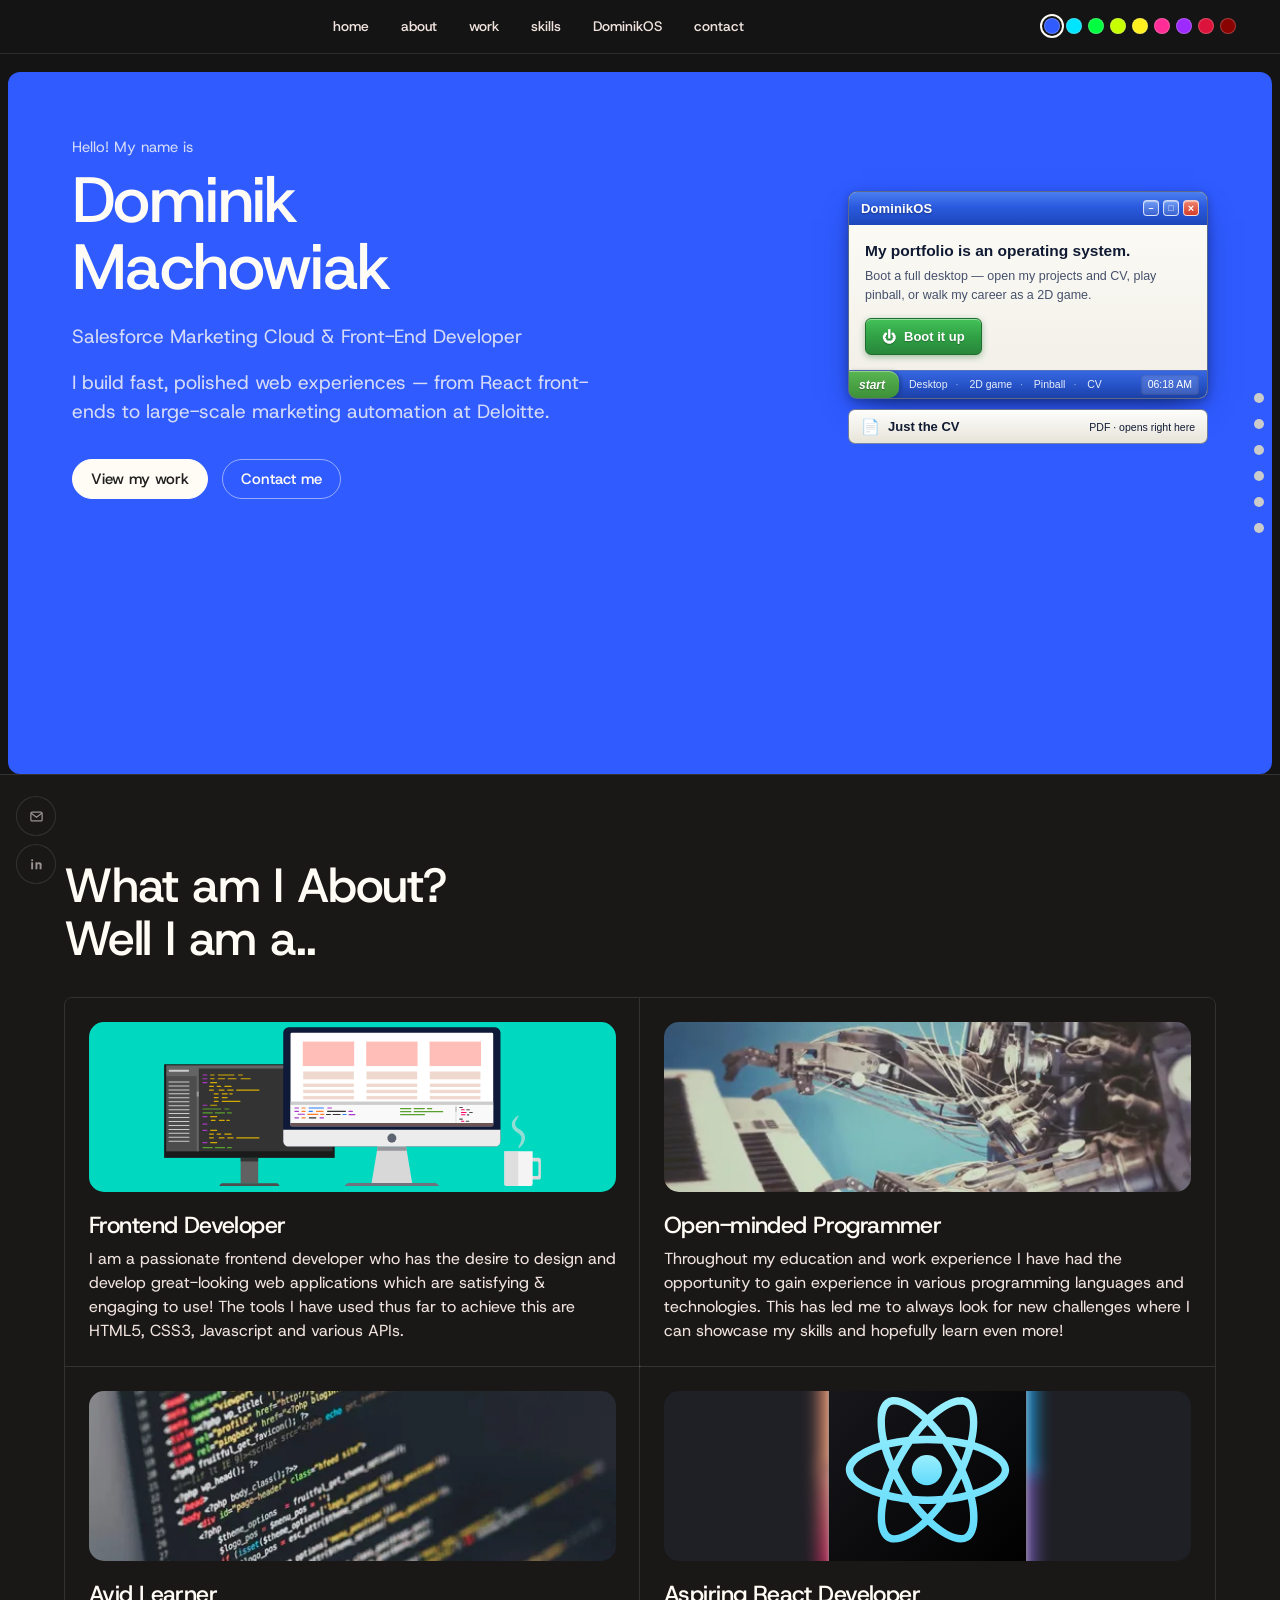
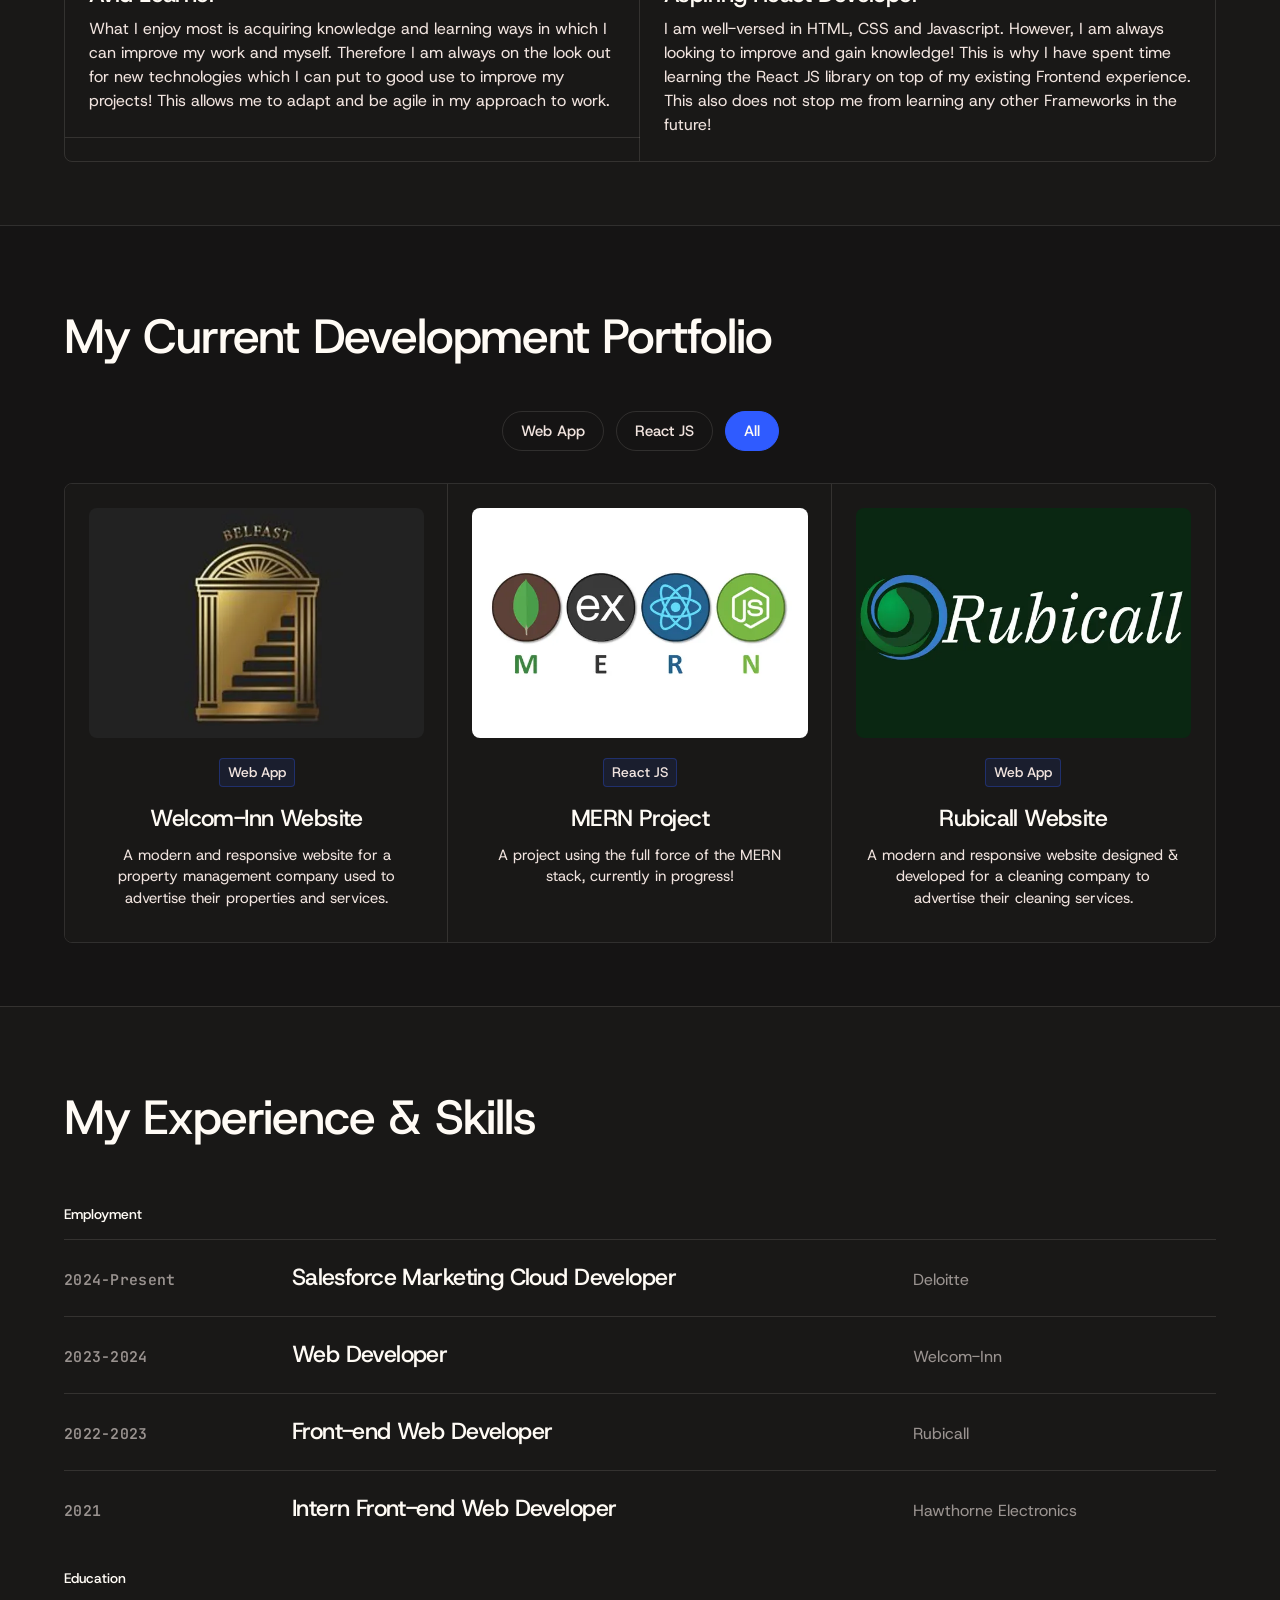
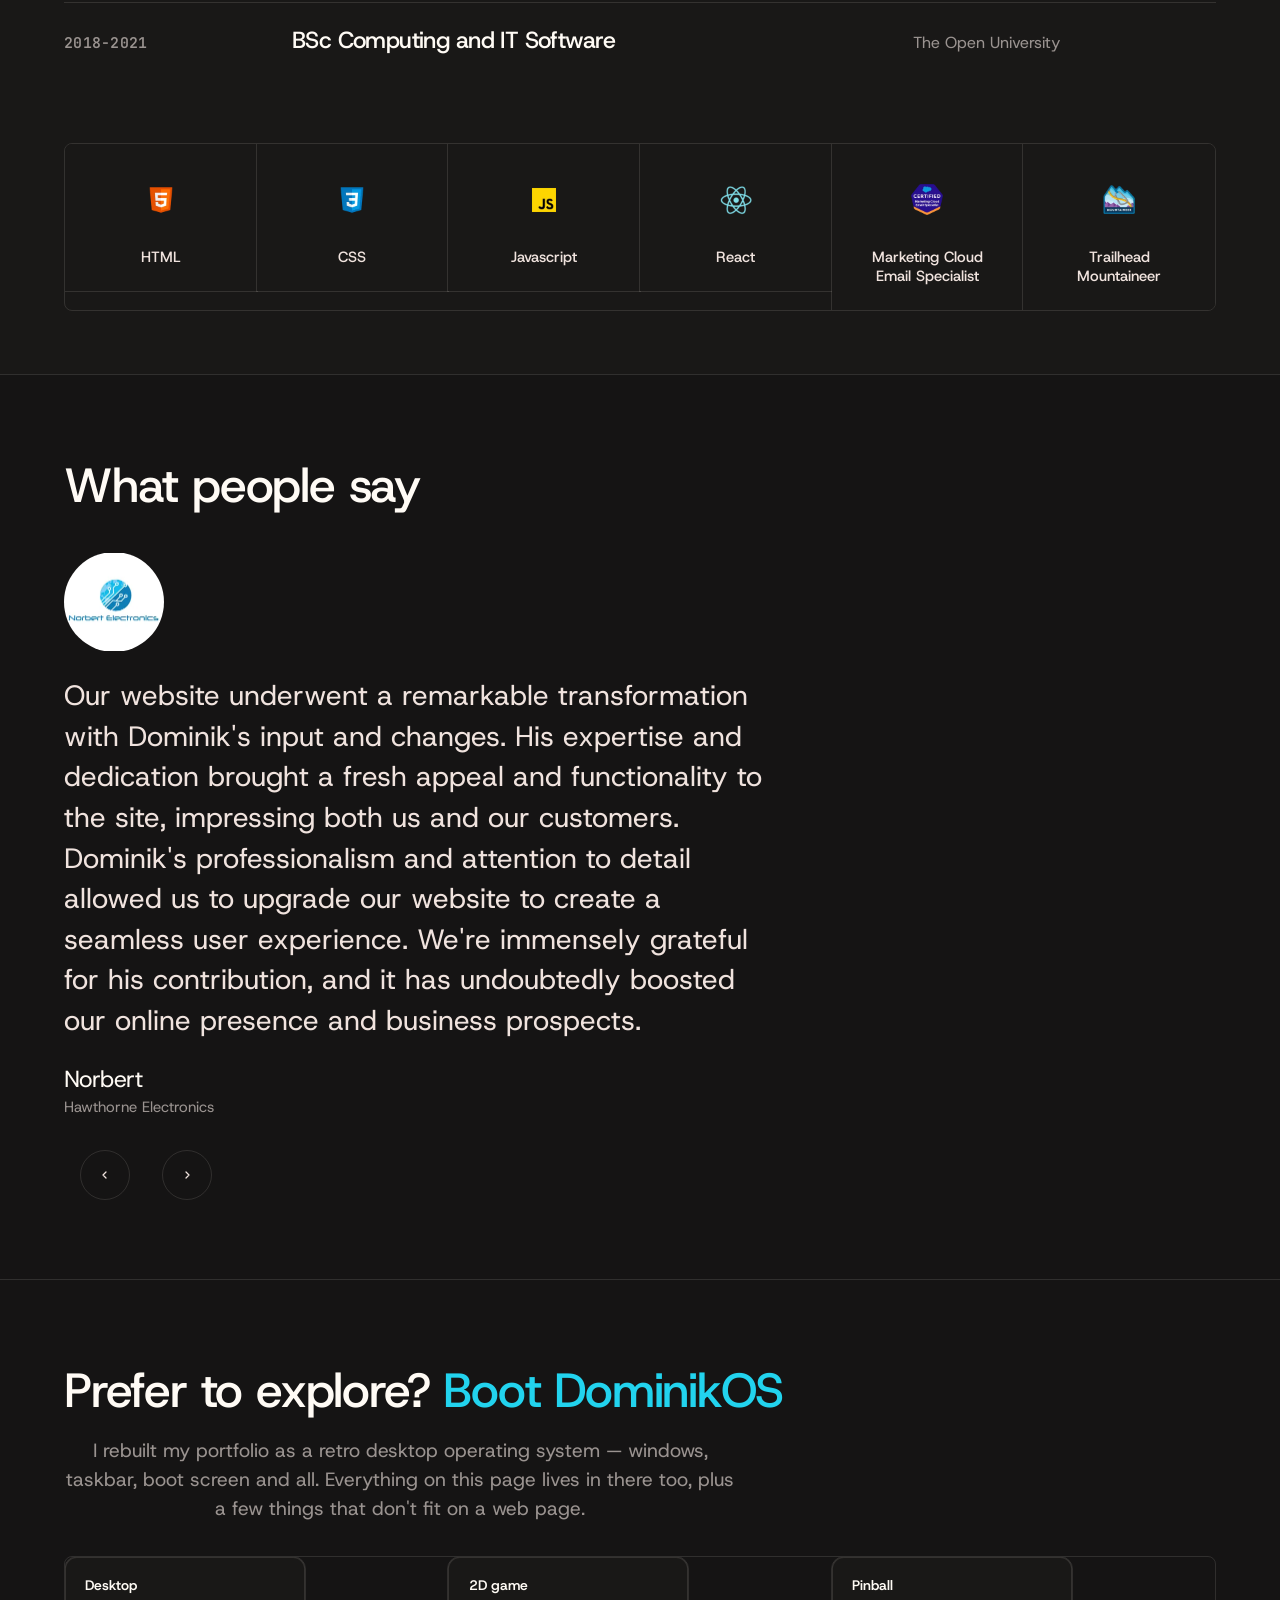
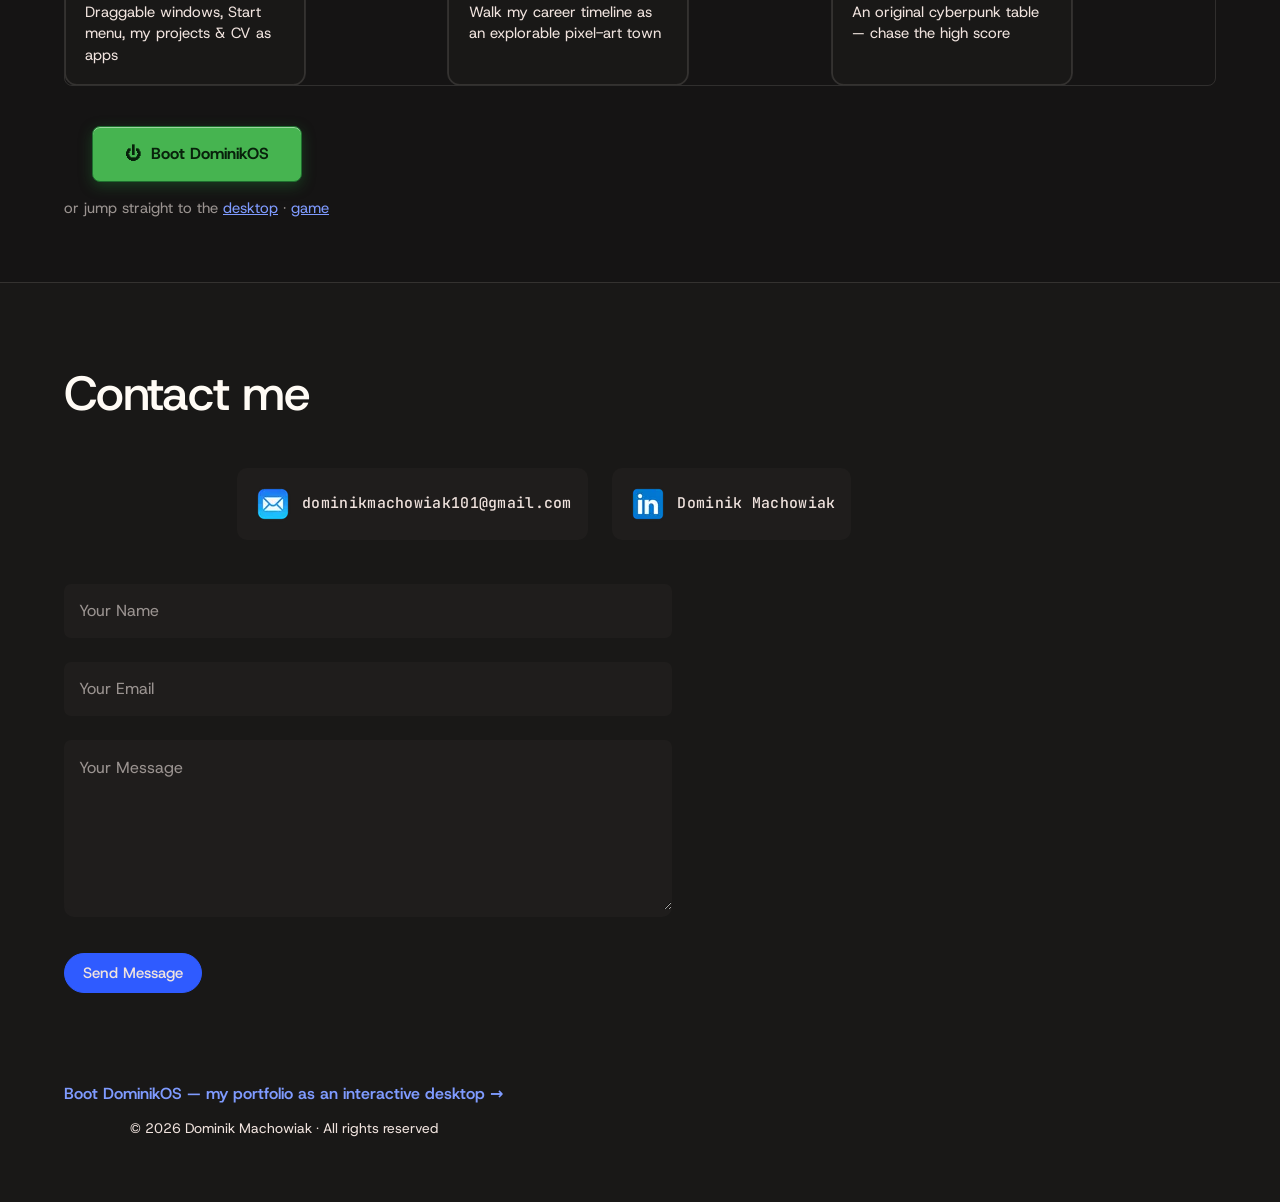
==== commit 342425a7: "Deploy 2026-11-14 16:58" ====
--- a/index.html
+++ b/index.html
@@ -1,8 +1,29 @@
 <!DOCTYPE html><html lang="en" data-copy-version="current" data-style="edge" data-palette="carbon"> <head><meta charset="utf-8"><meta name="viewport" content="width=device-width, initial-scale=1"><title>Dominik Machowiak | Salesforce Marketing Cloud &amp; Front-End Developer</title><meta name="description" content="Dominik Machowiak — Salesforce Marketing Cloud Developer at Deloitte and front-end developer (React, JavaScript). See my projects, or boot DominikOS: my portfolio as an interactive desktop with a 2D game."><link rel="canonical" href="https://dominikmachowiak.com/"><meta name="theme-color" content="#151414"><link rel="icon" href="/dominik.png"><link rel="apple-touch-icon" href="/logo192.png"><link rel="manifest" href="/manifest.webmanifest"><link rel="sitemap" href="/sitemap-index.xml"><meta name="generator" content="Astro v5.18.2"><meta property="og:type" content="profile"><meta property="og:url" content="https://dominikmachowiak.com/"><meta property="og:title" content="Dominik Machowiak | Salesforce Marketing Cloud &#38; Front-End Developer"><meta property="og:description" content="Dominik Machowiak — Salesforce Marketing Cloud Developer at Deloitte and front-end developer (React, JavaScript). See my projects, or boot DominikOS: my portfolio as an interactive desktop with a 2D game."><meta property="og:image" content="https://dominikmachowiak.com/dominik.png"><meta property="og:site_name" content="Dominik Machowiak"><!-- TODO: replace og:image with a branded 1200x630 card (DominikOS screenshot + name/role) and switch twitter:card to summary_large_image --><meta name="twitter:card" content="summary"><meta name="twitter:title" content="Dominik Machowiak | Salesforce Marketing Cloud &#38; Front-End Developer"><meta name="twitter:description" content="Dominik Machowiak — Salesforce Marketing Cloud Developer at Deloitte and front-end developer (React, JavaScript). See my projects, or boot DominikOS: my portfolio as an interactive desktop with a 2D game."><meta name="twitter:image" content="https://dominikmachowiak.com/dominik.png"><script type="application/ld+json">{"@context":"https://schema.org","@graph":[{"@type":"Person","@id":"https://dominikmachowiak.com/#person","name":"Dominik Machowiak","url":"https://dominikmachowiak.com/","image":"https://dominikmachowiak.com/dominik.png","jobTitle":"Salesforce Marketing Cloud Developer","worksFor":{"@type":"Organization","name":"Deloitte"},"alumniOf":{"@type":"CollegeOrUniversity","name":"The Open University"},"knowsAbout":["Salesforce Marketing Cloud","AMPscript","Email Studio","Front-End Development","React","JavaScript","HTML","CSS"],"email":"mailto:dominikmachowiak101@gmail.com","sameAs":["https://www.linkedin.com/in/dominikmachowiak/"]},{"@type":"WebSite","@id":"https://dominikmachowiak.com/#website","url":"https://dominikmachowiak.com/","name":"Dominik Machowiak — Portfolio","publisher":{"@id":"https://dominikmachowiak.com/#person"}},{"@type":"ProfilePage","@id":"https://dominikmachowiak.com/#page","url":"https://dominikmachowiak.com/","isPartOf":{"@id":"https://dominikmachowiak.com/#website"},"mainEntity":{"@id":"https://dominikmachowiak.com/#person"}}]}</script><script type="speculationrules">{"prerender":[{"where":{"href_matches":"/os/*"},"eagerness":"moderate"}]}</script><script>
       document.documentElement.classList.add('js');
-    </script><link rel="stylesheet" href="/_astro/index.CSxIPMuB.css">
+      try {
+        const accent = localStorage.getItem('portfolio-accent');
+        if (accent && /^[a-z]+$/.test(accent)) document.documentElement.dataset.accent = accent;
+      } catch {}
+    </script><link rel="stylesheet" href="/_astro/index.euWeHOGy.css">
 <style>@font-face{font-family:Host Grotesk Variable;font-style:normal;font-display:swap;font-weight:300 800;src:url(/_astro/host-grotesk-latin-ext-wght-normal.B8jkyusk.woff2) format("woff2-variations");unicode-range:U+0100-02BA,U+02BD-02C5,U+02C7-02CC,U+02CE-02D7,U+02DD-02FF,U+0304,U+0308,U+0329,U+1D00-1DBF,U+1E00-1E9F,U+1EF2-1EFF,U+2020,U+20A0-20AB,U+20AD-20C0,U+2113,U+2C60-2C7F,U+A720-A7FF}@font-face{font-family:Host Grotesk Variable;font-style:normal;font-display:swap;font-weight:300 800;src:url(/_astro/host-grotesk-latin-wght-normal.CBa0fl4q.woff2) format("woff2-variations");unicode-range:U+0000-00FF,U+0131,U+0152-0153,U+02BB-02BC,U+02C6,U+02DA,U+02DC,U+0304,U+0308,U+0329,U+2000-206F,U+20AC,U+2122,U+2191,U+2193,U+2212,U+2215,U+FEFF,U+FFFD}
-</style></head> <body>  <nav class="navbar" aria-label="Main" data-astro-cid-5blmo7yk> <a class="navbar-title" href="#home" tabindex="-1" aria-hidden="true" data-astro-cid-5blmo7yk>Dominik Machowiak</a> <ul class="navbar-links" data-astro-cid-5blmo7yk> <li data-astro-cid-5blmo7yk> <a href="#home" data-astro-cid-5blmo7yk> <span data-copy-version="current" data-astro-cid-5blmo7yk>home</span> </a> </li><li data-astro-cid-5blmo7yk> <a href="#about" data-astro-cid-5blmo7yk> <span data-copy-version="current" data-astro-cid-5blmo7yk>about</span> </a> </li><li data-astro-cid-5blmo7yk> <a href="#work" data-astro-cid-5blmo7yk> <span data-copy-version="current" data-astro-cid-5blmo7yk>work</span> </a> </li><li data-astro-cid-5blmo7yk> <a href="#skills" data-astro-cid-5blmo7yk> <span data-copy-version="current" data-astro-cid-5blmo7yk>skills</span> </a> </li><li data-astro-cid-5blmo7yk> <a href="#dominikos" data-astro-cid-5blmo7yk> <span data-copy-version="current" data-astro-cid-5blmo7yk>DominikOS</span> </a> </li><li data-astro-cid-5blmo7yk> <a href="#contact" data-astro-cid-5blmo7yk> <span data-copy-version="current" data-astro-cid-5blmo7yk>contact</span> </a> </li> </ul> <button class="navbar-toggle" type="button" aria-expanded="false" aria-controls="mobile-menu" data-nav-toggle data-astro-cid-5blmo7yk> <span class="sr-only" data-astro-cid-5blmo7yk>Open menu</span> <svg width="20" height="20" viewBox="0 0 24 24" fill="none" aria-hidden="true" data-astro-cid-5blmo7yk> <path d="M4 7h16M4 12h16M4 17h10" stroke="currentColor" stroke-width="2" stroke-linecap="round" data-astro-cid-5blmo7yk></path> </svg> </button> <div class="navbar-panel" id="mobile-menu" hidden data-nav-panel data-astro-cid-5blmo7yk> <button class="navbar-close" type="button" data-nav-close data-astro-cid-5blmo7yk> <span class="sr-only" data-astro-cid-5blmo7yk>Close menu</span> <svg width="26" height="26" viewBox="0 0 24 24" fill="none" aria-hidden="true" data-astro-cid-5blmo7yk> <path d="M6 6l12 12M18 6L6 18" stroke="currentColor" stroke-width="2" stroke-linecap="round" data-astro-cid-5blmo7yk></path> </svg> </button> <ul data-astro-cid-5blmo7yk> <li data-astro-cid-5blmo7yk> <a href="#home" data-nav-link data-astro-cid-5blmo7yk> <span data-copy-version="current" data-astro-cid-5blmo7yk>home</span> </a> </li><li data-astro-cid-5blmo7yk> <a href="#about" data-nav-link data-astro-cid-5blmo7yk> <span data-copy-version="current" data-astro-cid-5blmo7yk>about</span> </a> </li><li data-astro-cid-5blmo7yk> <a href="#work" data-nav-link data-astro-cid-5blmo7yk> <span data-copy-version="current" data-astro-cid-5blmo7yk>work</span> </a> </li><li data-astro-cid-5blmo7yk> <a href="#skills" data-nav-link data-astro-cid-5blmo7yk> <span data-copy-version="current" data-astro-cid-5blmo7yk>skills</span> </a> </li><li data-astro-cid-5blmo7yk> <a href="#dominikos" data-nav-link data-astro-cid-5blmo7yk> <span data-copy-version="current" data-astro-cid-5blmo7yk>DominikOS</span> </a> </li><li data-astro-cid-5blmo7yk> <a href="#contact" data-nav-link data-astro-cid-5blmo7yk> <span data-copy-version="current" data-astro-cid-5blmo7yk>contact</span> </a> </li> </ul> </div> </nav>  <main> <header id="home" class="section bg-dark hero" data-astro-cid-shwxrd6l> <div class="hero-circles hero-circles-left" aria-hidden="true" data-astro-cid-shwxrd6l> <div class="circle" data-astro-cid-shwxrd6l> <img src="/_astro/html.PqILu1lY_RP3g8.webp" alt loading="eager" data-astro-cid-shwxrd6l="true" decoding="async" fetchpriority="auto" width="120" height="120"> </div><div class="circle" data-astro-cid-shwxrd6l> <img src="/_astro/javascript.Db3Wfev6_Z4UIY7.webp" alt loading="eager" data-astro-cid-shwxrd6l="true" decoding="async" fetchpriority="auto" width="120" height="120"> </div><div class="circle" data-astro-cid-shwxrd6l> <img src="/_astro/css.D5KBgePu_2uhsbn.webp" alt loading="eager" data-astro-cid-shwxrd6l="true" decoding="async" fetchpriority="auto" width="120" height="120"> </div> </div> <div class="hero-info" data-astro-cid-shwxrd6l> <p class="hero-greeting" data-astro-cid-shwxrd6l> <span data-copy-version="current">Hello! My name is</span> </p> <h1 class="hero-h1" data-astro-cid-shwxrd6l> <span class="hero-name" data-astro-cid-shwxrd6l>Dominik Machowiak</span> <span class="hero-role" data-astro-cid-shwxrd6l> <span data-copy-version="current">Salesforce Marketing Cloud &amp; Front-End Developer</span> </span> </h1> <p class="hero-sub" data-astro-cid-shwxrd6l> <span data-copy-version="current">I build fast, polished web experiences — from React front-ends to large-scale marketing automation at Deloitte.</span> </p> <div class="hero-ctas" data-astro-cid-shwxrd6l> <a class="hero-btn hero-btn-primary" href="#work" data-astro-cid-shwxrd6l> <span data-copy-version="current">View my work</span> </a> <a class="hero-btn" href="#contact" data-astro-cid-shwxrd6l> <span data-copy-version="current">Contact me</span> </a> </div> <div class="osl-wrap" data-astro-cid-32yts7bh> <a class="os-launch" href="/os/?boot=chooser" aria-label="Boot DominikOS — explore my portfolio as an interactive desktop, with a 2D game, pinball and my CV inside" data-os-launch data-astro-cid-32yts7bh> <span class="osl-titlebar" data-astro-cid-32yts7bh> <span class="osl-title" data-astro-cid-32yts7bh>DominikOS</span> <span class="osl-buttons" aria-hidden="true" data-astro-cid-32yts7bh> <span class="osl-btn osl-btn-min" data-astro-cid-32yts7bh></span> <span class="osl-btn osl-btn-max" data-astro-cid-32yts7bh></span> <span class="osl-btn osl-btn-close" data-astro-cid-32yts7bh></span> </span> </span> <span class="osl-body" data-astro-cid-32yts7bh> <span class="osl-headline" data-astro-cid-32yts7bh> <span data-copy-version="current">My portfolio is an operating system.</span> </span> <span class="osl-sub" data-astro-cid-32yts7bh> <span data-copy-version="current">Boot a full desktop — open my projects and CV, play pinball, or walk my career as a 2D game.</span> </span> <span class="osl-boot" data-astro-cid-32yts7bh> <span class="osl-power" aria-hidden="true" data-astro-cid-32yts7bh>&#x23FB;</span> <span data-copy-version="current">Boot it up</span> </span> </span> <span class="osl-taskbar" aria-hidden="true" data-astro-cid-32yts7bh> <span class="osl-start" data-astro-cid-32yts7bh>start</span> <span class="osl-apps" data-astro-cid-32yts7bh> <span data-astro-cid-32yts7bh> <span data-copy-version="current">Desktop</span> </span><span data-astro-cid-32yts7bh> <span data-copy-version="current">2D game</span> </span><span data-astro-cid-32yts7bh> <span data-copy-version="current">Pinball</span> </span><span data-astro-cid-32yts7bh> <span data-copy-version="current">CV</span> </span> </span> <span class="osl-clock" data-osl-clock data-astro-cid-32yts7bh>--:--</span> </span> </a> <!-- Straight to the CV: opens the PDF in place, no boot, no navigation. Sits outside the
+</style></head> <body>  <nav class="navbar" aria-label="Main" data-astro-cid-5blmo7yk> <a class="navbar-title" href="#home" tabindex="-1" aria-hidden="true" data-astro-cid-5blmo7yk>Dominik Machowiak</a> <ul class="navbar-links" data-astro-cid-5blmo7yk> <li data-astro-cid-5blmo7yk> <a href="#home" data-astro-cid-5blmo7yk> <span data-copy-version="current" data-astro-cid-5blmo7yk>home</span> </a> </li><li data-astro-cid-5blmo7yk> <a href="#about" data-astro-cid-5blmo7yk> <span data-copy-version="current" data-astro-cid-5blmo7yk>about</span> </a> </li><li data-astro-cid-5blmo7yk> <a href="#work" data-astro-cid-5blmo7yk> <span data-copy-version="current" data-astro-cid-5blmo7yk>work</span> </a> </li><li data-astro-cid-5blmo7yk> <a href="#skills" data-astro-cid-5blmo7yk> <span data-copy-version="current" data-astro-cid-5blmo7yk>skills</span> </a> </li><li data-astro-cid-5blmo7yk> <a href="#dominikos" data-astro-cid-5blmo7yk> <span data-copy-version="current" data-astro-cid-5blmo7yk>DominikOS</span> </a> </li><li data-astro-cid-5blmo7yk> <a href="#contact" data-astro-cid-5blmo7yk> <span data-copy-version="current" data-astro-cid-5blmo7yk>contact</span> </a> </li> </ul> <div class="accent-picker" role="group" aria-label="Accent colour" data-astro-cid-5blmo7yk> <button type="button" data-accent-pick="blue" aria-label="Electric blue" title="Electric blue" aria-pressed="false" style="--swatch:#2f5bff" data-astro-cid-5blmo7yk></button><button type="button" data-accent-pick="cyan" aria-label="Neon cyan" title="Neon cyan" aria-pressed="false" style="--swatch:#00e5ff" data-astro-cid-5blmo7yk></button><button type="button" data-accent-pick="matrix" aria-label="Hacker green" title="Hacker green" aria-pressed="false" style="--swatch:#00ff41" data-astro-cid-5blmo7yk></button><button type="button" data-accent-pick="lime" aria-label="Neon lime" title="Neon lime" aria-pressed="false" style="--swatch:#c6ff00" data-astro-cid-5blmo7yk></button><button type="button" data-accent-pick="yellow" aria-label="Neon yellow" title="Neon yellow" aria-pressed="false" style="--swatch:#fff01f" data-astro-cid-5blmo7yk></button><button type="button" data-accent-pick="pink" aria-label="Hot pink" title="Hot pink" aria-pressed="false" style="--swatch:#ff2d95" data-astro-cid-5blmo7yk></button><button type="button" data-accent-pick="purple" aria-label="Neon purple" title="Neon purple" aria-pressed="false" style="--swatch:#9d2bff" data-astro-cid-5blmo7yk></button><button type="button" data-accent-pick="crimson" aria-label="Crimson" title="Crimson" aria-pressed="false" style="--swatch:#dc143c" data-astro-cid-5blmo7yk></button><button type="button" data-accent-pick="blood" aria-label="Blood red" title="Blood red" aria-pressed="false" style="--swatch:#8a0303" data-astro-cid-5blmo7yk></button> </div> <button class="navbar-toggle" type="button" aria-expanded="false" aria-controls="mobile-menu" data-nav-toggle data-astro-cid-5blmo7yk> <span class="sr-only" data-astro-cid-5blmo7yk>Open menu</span> <svg width="20" height="20" viewBox="0 0 24 24" fill="none" aria-hidden="true" data-astro-cid-5blmo7yk> <path d="M4 7h16M4 12h16M4 17h10" stroke="currentColor" stroke-width="2" stroke-linecap="round" data-astro-cid-5blmo7yk></path> </svg> </button> <div class="navbar-panel" id="mobile-menu" hidden data-nav-panel data-astro-cid-5blmo7yk> <button class="navbar-close" type="button" data-nav-close data-astro-cid-5blmo7yk> <span class="sr-only" data-astro-cid-5blmo7yk>Close menu</span> <svg width="26" height="26" viewBox="0 0 24 24" fill="none" aria-hidden="true" data-astro-cid-5blmo7yk> <path d="M6 6l12 12M18 6L6 18" stroke="currentColor" stroke-width="2" stroke-linecap="round" data-astro-cid-5blmo7yk></path> </svg> </button> <ul data-astro-cid-5blmo7yk> <li data-astro-cid-5blmo7yk> <a href="#home" data-nav-link data-astro-cid-5blmo7yk> <span data-copy-version="current" data-astro-cid-5blmo7yk>home</span> </a> </li><li data-astro-cid-5blmo7yk> <a href="#about" data-nav-link data-astro-cid-5blmo7yk> <span data-copy-version="current" data-astro-cid-5blmo7yk>about</span> </a> </li><li data-astro-cid-5blmo7yk> <a href="#work" data-nav-link data-astro-cid-5blmo7yk> <span data-copy-version="current" data-astro-cid-5blmo7yk>work</span> </a> </li><li data-astro-cid-5blmo7yk> <a href="#skills" data-nav-link data-astro-cid-5blmo7yk> <span data-copy-version="current" data-astro-cid-5blmo7yk>skills</span> </a> </li><li data-astro-cid-5blmo7yk> <a href="#dominikos" data-nav-link data-astro-cid-5blmo7yk> <span data-copy-version="current" data-astro-cid-5blmo7yk>DominikOS</span> </a> </li><li data-astro-cid-5blmo7yk> <a href="#contact" data-nav-link data-astro-cid-5blmo7yk> <span data-copy-version="current" data-astro-cid-5blmo7yk>contact</span> </a> </li> </ul> </div> </nav>  <script>
+  (() => {
+    const root = document.documentElement;
+    const buttons = document.querySelectorAll('[data-accent-pick]');
+    const mark = () => {
+      const current = root.dataset.accent || 'blue';
+      buttons.forEach((b) => b.setAttribute('aria-pressed', String(b.dataset.accentPick === current)));
+    };
+    buttons.forEach((b) =>
+      b.addEventListener('click', () => {
+        root.dataset.accent = b.dataset.accentPick;
+        try { localStorage.setItem('portfolio-accent', b.dataset.accentPick); } catch {}
+        mark();
+      })
+    );
+    mark();
+  })();
+</script> <main> <header id="home" class="section bg-dark hero" data-astro-cid-shwxrd6l> <div class="hero-circles hero-circles-left" aria-hidden="true" data-astro-cid-shwxrd6l> <div class="circle" data-astro-cid-shwxrd6l> <img src="/_astro/html.PqILu1lY_RP3g8.webp" alt loading="eager" data-astro-cid-shwxrd6l="true" decoding="async" fetchpriority="auto" width="120" height="120"> </div><div class="circle" data-astro-cid-shwxrd6l> <img src="/_astro/javascript.Db3Wfev6_Z4UIY7.webp" alt loading="eager" data-astro-cid-shwxrd6l="true" decoding="async" fetchpriority="auto" width="120" height="120"> </div><div class="circle" data-astro-cid-shwxrd6l> <img src="/_astro/css.D5KBgePu_2uhsbn.webp" alt loading="eager" data-astro-cid-shwxrd6l="true" decoding="async" fetchpriority="auto" width="120" height="120"> </div> </div> <div class="hero-info" data-astro-cid-shwxrd6l> <p class="hero-greeting" data-astro-cid-shwxrd6l> <span data-copy-version="current">Hello! My name is</span> </p> <h1 class="hero-h1" data-astro-cid-shwxrd6l> <span class="hero-name" data-astro-cid-shwxrd6l>Dominik Machowiak</span> <span class="hero-role" data-astro-cid-shwxrd6l> <span data-copy-version="current">Salesforce Marketing Cloud &amp; Front-End Developer</span> </span> </h1> <p class="hero-sub" data-astro-cid-shwxrd6l> <span data-copy-version="current">I build fast, polished web experiences — from React front-ends to large-scale marketing automation at Deloitte.</span> </p> <div class="hero-ctas" data-astro-cid-shwxrd6l> <a class="hero-btn hero-btn-primary" href="#work" data-astro-cid-shwxrd6l> <span data-copy-version="current">View my work</span> </a> <a class="hero-btn" href="#contact" data-astro-cid-shwxrd6l> <span data-copy-version="current">Contact me</span> </a> </div> <div class="osl-wrap" data-astro-cid-32yts7bh> <a class="os-launch" href="/os/?boot=chooser" aria-label="Boot DominikOS — explore my portfolio as an interactive desktop, with a 2D game, pinball and my CV inside" data-os-launch data-astro-cid-32yts7bh> <span class="osl-titlebar" data-astro-cid-32yts7bh> <span class="osl-title" data-astro-cid-32yts7bh>DominikOS</span> <span class="osl-buttons" aria-hidden="true" data-astro-cid-32yts7bh> <span class="osl-btn osl-btn-min" data-astro-cid-32yts7bh></span> <span class="osl-btn osl-btn-max" data-astro-cid-32yts7bh></span> <span class="osl-btn osl-btn-close" data-astro-cid-32yts7bh></span> </span> </span> <span class="osl-body" data-astro-cid-32yts7bh> <span class="osl-headline" data-astro-cid-32yts7bh> <span data-copy-version="current">My portfolio is an operating system.</span> </span> <span class="osl-sub" data-astro-cid-32yts7bh> <span data-copy-version="current">Boot a full desktop — open my projects and CV, play pinball, or walk my career as a 2D game.</span> </span> <span class="osl-boot" data-astro-cid-32yts7bh> <span class="osl-power" aria-hidden="true" data-astro-cid-32yts7bh>&#x23FB;</span> <span data-copy-version="current">Boot it up</span> </span> </span> <span class="osl-taskbar" aria-hidden="true" data-astro-cid-32yts7bh> <span class="osl-start" data-astro-cid-32yts7bh>start</span> <span class="osl-apps" data-astro-cid-32yts7bh> <span data-astro-cid-32yts7bh> <span data-copy-version="current">Desktop</span> </span><span data-astro-cid-32yts7bh> <span data-copy-version="current">2D game</span> </span><span data-astro-cid-32yts7bh> <span data-copy-version="current">Pinball</span> </span><span data-astro-cid-32yts7bh> <span data-copy-version="current">CV</span> </span> </span> <span class="osl-clock" data-osl-clock data-astro-cid-32yts7bh>--:--</span> </span> </a> <!-- Straight to the CV: opens the PDF in place, no boot, no navigation. Sits outside the
        card's <a> because interactive content can't legally nest inside a link. --> <button class="osl-cv" type="button" data-cv-open aria-haspopup="dialog" data-astro-cid-32yts7bh> <span class="osl-cv__icon" aria-hidden="true" data-astro-cid-32yts7bh>📄</span> <span class="osl-cv__label" data-astro-cid-32yts7bh>Just the CV</span> <span class="osl-cv__hint" data-astro-cid-32yts7bh>PDF · opens right here</span> </button> </div> <dialog class="cv-dlg" data-cv-dlg aria-labelledby="cv-dlg-title" data-astro-cid-32yts7bh> <div class="cv-dlg__win" data-astro-cid-32yts7bh> <div class="cv-dlg__bar" data-astro-cid-32yts7bh> <span class="cv-dlg__title" id="cv-dlg-title" data-astro-cid-32yts7bh>Dominik Machowiak — CV</span> <a class="cv-dlg__btn" href="/os/assets/cv.pdf" download="Dominik-Machowiak-CV.pdf" data-astro-cid-32yts7bh>Download</a> <a class="cv-dlg__btn cv-dlg__btn--ghost" href="/os/assets/cv.pdf" target="_blank" rel="noopener" data-astro-cid-32yts7bh>Open in new tab &#x2197;</a> <button class="cv-dlg__x" type="button" data-cv-close aria-label="Close the CV" data-astro-cid-32yts7bh>&#x2715;</button> </div> <!-- <object> renders the PDF inline on desktop; the fallback covers mobile browsers,
          which refuse inline PDFs and would otherwise show an empty frame. --> <object class="cv-dlg__frame" data="/os/assets/cv.pdf" type="application/pdf" title="Dominik Machowiak - CV" data-astro-cid-32yts7bh> <div class="cv-dlg__fallback" data-astro-cid-32yts7bh> <p data-astro-cid-32yts7bh>Your browser won't display PDFs inline.</p> <a class="cv-dlg__btn cv-dlg__btn--big" href="/os/assets/cv.pdf" target="_blank" rel="noopener" data-astro-cid-32yts7bh>Open the CV &#x2197;</a> <a class="cv-dlg__btn cv-dlg__btn--ghost" href="/os/assets/cv.pdf" download="Dominik-Machowiak-CV.pdf" data-astro-cid-32yts7bh>Download instead</a> </div> </object> </div> </dialog> <script type="module">const n=document.querySelector("[data-os-launch]"),r=document.querySelector("[data-osl-clock]");if(r){const e=()=>{r.textContent=new Date().toLocaleTimeString([],{hour:"2-digit",minute:"2-digit"})};e(),setInterval(e,3e4)}if(n){let e=!1;const o=()=>{if(e)return;e=!0;const c=document.createElement("link");c.rel="prefetch",c.href="/os/",document.head.appendChild(c)};n.addEventListener("pointerenter",o,{once:!0}),n.addEventListener("focus",o,{once:!0})}const d=document.querySelector("[data-cv-open]"),t=document.querySelector("[data-cv-dlg]"),a=document.querySelector("[data-cv-close]");d&&t&&(d.addEventListener("click",()=>t.showModal()),a?.addEventListener("click",()=>t.close()),t.addEventListener("click",e=>{e.target===t&&t.close()}));</script>  </div> <div class="hero-circles hero-circles-right" aria-hidden="true" data-astro-cid-shwxrd6l> <div class="circle" data-astro-cid-shwxrd6l> <img src="/_astro/python.Dmg8y7vF_i2aKb.webp" alt loading="eager" data-astro-cid-shwxrd6l="true" decoding="async" fetchpriority="auto" width="120" height="120"> </div><div class="circle" data-astro-cid-shwxrd6l> <img src="/_astro/csharp.COLDLYDH_Z1rX8S2.webp" alt loading="eager" data-astro-cid-shwxrd6l="true" decoding="async" fetchpriority="auto" width="120" height="120"> </div><div class="circle" data-astro-cid-shwxrd6l> <img src="/_astro/react.CdjkVGwu_Z1yIG9H.webp" alt loading="eager" data-astro-cid-shwxrd6l="true" decoding="async" fetchpriority="auto" width="120" height="120"> </div> </div> </header>  <section id="about" class="section bg-white" aria-labelledby="about-heading" data-astro-cid-gqmbxsao> <h2 id="about-heading" class="head-text" data-astro-cid-gqmbxsao> <span class="copy-heading" data-copy-version="current" data-astro-cid-gqmbxsao>
 What am I <span data-astro-cid-gqmbxsao>About?</span><br data-astro-cid-gqmbxsao>Well I am <span data-astro-cid-gqmbxsao>a..</span> </span> </h2> <div class="profiles" data-copy-version="current" data-astro-cid-gqmbxsao> <article class="profile reveal" data-astro-cid-gqmbxsao> <img src="/_astro/about-frontend.DRhevYEk_Z24uMhj.svg" alt loading="lazy" decoding="async" data-astro-cid-gqmbxsao="true" fetchpriority="auto" width="512" height="362"> <h3 class="bold-text" data-astro-cid-gqmbxsao>Frontend Developer</h3> <p class="p-text" data-astro-cid-gqmbxsao>I am a passionate frontend developer who has the desire to design and develop great-looking web applications which are satisfying &amp; engaging to use! The tools I have used thus far to achieve this are HTML5, CSS3, Javascript and various APIs.</p> </article><article class="profile reveal" data-astro-cid-gqmbxsao> <img src="/_astro/about-programmer.BM9rDqfo_1GBQgm.webp" alt loading="lazy" decoding="async" data-astro-cid-gqmbxsao="true" fetchpriority="auto" width="512" height="384"> <h3 class="bold-text" data-astro-cid-gqmbxsao>Open-minded Programmer</h3> <p class="p-text" data-astro-cid-gqmbxsao>Throughout my education and work experience I have had the opportunity to gain experience in various programming languages and technologies. This has led me to always look for new challenges where I can showcase my skills and hopefully learn even more!</p> </article><article class="profile reveal" data-astro-cid-gqmbxsao> <img src="/_astro/about-learner.BwpAPJaT_ZetmdU.webp" alt loading="lazy" decoding="async" data-astro-cid-gqmbxsao="true" fetchpriority="auto" width="512" height="342"> <h3 class="bold-text" data-astro-cid-gqmbxsao>Avid Learner</h3> <p class="p-text" data-astro-cid-gqmbxsao>What I enjoy most is acquiring knowledge and learning ways in which I can improve my work and myself. Therefore I am always on the look out for new technologies which I can put to good use to improve my projects! This allows me to adapt and be agile in my approach to work.</p> </article><article class="profile reveal" data-astro-cid-gqmbxsao> <img src="/_astro/about-react.BtWv4f-T_A9U1m.svg" alt loading="lazy" decoding="async" data-astro-cid-gqmbxsao="true" fetchpriority="auto" width="512" height="285"> <h3 class="bold-text" data-astro-cid-gqmbxsao>Aspiring React Developer</h3> <p class="p-text" data-astro-cid-gqmbxsao>I am well-versed in HTML, CSS and Javascript. However, I am always looking to improve and gain knowledge! This is why I have spent time learning the React JS library on top of my existing Frontend experience. This also does not stop me from learning any other Frameworks in the future!</p> </article> </div> </section>  <section id="work" class="section bg-primary" aria-labelledby="work-heading" data-astro-cid-ukyurdtu> <h2 id="work-heading" class="head-text" data-astro-cid-ukyurdtu> <span class="copy-heading" data-copy-version="current" data-astro-cid-ukyurdtu>
--- a/_astro/index.euWeHOGy.css
+++ b/_astro/index.euWeHOGy.css
@@ -0,0 +1 @@
+@font-face{font-family:DM Sans Variable;font-style:normal;font-display:swap;font-weight:100 1000;src:url(/_astro/dm-sans-latin-ext-wght-normal.BOFOeGcA.woff2) format("woff2-variations");unicode-range:U+0100-02BA,U+02BD-02C5,U+02C7-02CC,U+02CE-02D7,U+02DD-02FF,U+0304,U+0308,U+0329,U+1D00-1DBF,U+1E00-1E9F,U+1EF2-1EFF,U+2020,U+20A0-20AB,U+20AD-20C0,U+2113,U+2C60-2C7F,U+A720-A7FF}@font-face{font-family:DM Sans Variable;font-style:normal;font-display:swap;font-weight:100 1000;src:url(/_astro/dm-sans-latin-wght-normal.Xz1IZZA0.woff2) format("woff2-variations");unicode-range:U+0000-00FF,U+0131,U+0152-0153,U+02BB-02BC,U+02C6,U+02DA,U+02DC,U+0304,U+0308,U+0329,U+2000-206F,U+20AC,U+2122,U+2191,U+2193,U+2212,U+2215,U+FEFF,U+FFFD}@font-face{font-family:Space Grotesk Variable;font-style:normal;font-display:swap;font-weight:300 700;src:url(/_astro/space-grotesk-vietnamese-wght-normal.D0rl6rjA.woff2) format("woff2-variations");unicode-range:U+0102-0103,U+0110-0111,U+0128-0129,U+0168-0169,U+01A0-01A1,U+01AF-01B0,U+0300-0301,U+0303-0304,U+0308-0309,U+0323,U+0329,U+1EA0-1EF9,U+20AB}@font-face{font-family:Space Grotesk Variable;font-style:normal;font-display:swap;font-weight:300 700;src:url(/_astro/space-grotesk-latin-ext-wght-normal.D9tNdqV9.woff2) format("woff2-variations");unicode-range:U+0100-02BA,U+02BD-02C5,U+02C7-02CC,U+02CE-02D7,U+02DD-02FF,U+0304,U+0308,U+0329,U+1D00-1DBF,U+1E00-1E9F,U+1EF2-1EFF,U+2020,U+20A0-20AB,U+20AD-20C0,U+2113,U+2C60-2C7F,U+A720-A7FF}@font-face{font-family:Space Grotesk Variable;font-style:normal;font-display:swap;font-weight:300 700;src:url(/_astro/space-grotesk-latin-wght-normal.BhU9QXUp.woff2) format("woff2-variations");unicode-range:U+0000-00FF,U+0131,U+0152-0153,U+02BB-02BC,U+02C6,U+02DA,U+02DC,U+0304,U+0308,U+0329,U+2000-206F,U+20AC,U+2122,U+2191,U+2193,U+2212,U+2215,U+FEFF,U+FFFD}@font-face{font-family:JetBrains Mono Variable;font-style:normal;font-display:swap;font-weight:100 800;src:url([data-uri]) format("woff2-variations");unicode-range:U+0460-052F,U+1C80-1C8A,U+20B4,U+2DE0-2DFF,U+A640-A69F,U+FE2E-FE2F}@font-face{font-family:JetBrains Mono Variable;font-style:normal;font-display:swap;font-weight:100 800;src:url(/_astro/jetbrains-mono-cyrillic-wght-normal.D73BlboJ.woff2) format("woff2-variations");unicode-range:U+0301,U+0400-045F,U+0490-0491,U+04B0-04B1,U+2116}@font-face{font-family:JetBrains Mono Variable;font-style:normal;font-display:swap;font-weight:100 800;src:url(/_astro/jetbrains-mono-greek-wght-normal.Bw9x6K1M.woff2) format("woff2-variations");unicode-range:U+0370-0377,U+037A-037F,U+0384-038A,U+038C,U+038E-03A1,U+03A3-03FF}@font-face{font-family:JetBrains Mono Variable;font-style:normal;font-display:swap;font-weight:100 800;src:url(/_astro/jetbrains-mono-vietnamese-wght-normal.Bt-aOZkq.woff2) format("woff2-variations");unicode-range:U+0102-0103,U+0110-0111,U+0128-0129,U+0168-0169,U+01A0-01A1,U+01AF-01B0,U+0300-0301,U+0303-0304,U+0308-0309,U+0323,U+0329,U+1EA0-1EF9,U+20AB}@font-face{font-family:JetBrains Mono Variable;font-style:normal;font-display:swap;font-weight:100 800;src:url(/_astro/jetbrains-mono-latin-ext-wght-normal.DBQx-q_a.woff2) format("woff2-variations");unicode-range:U+0100-02BA,U+02BD-02C5,U+02C7-02CC,U+02CE-02D7,U+02DD-02FF,U+0304,U+0308,U+0329,U+1D00-1DBF,U+1E00-1E9F,U+1EF2-1EFF,U+2020,U+20A0-20AB,U+20AD-20C0,U+2113,U+2C60-2C7F,U+A720-A7FF}@font-face{font-family:JetBrains Mono Variable;font-style:normal;font-display:swap;font-weight:100 800;src:url(/_astro/jetbrains-mono-latin-wght-normal.B9CIFXIH.woff2) format("woff2-variations");unicode-range:U+0000-00FF,U+0131,U+0152-0153,U+02BB-02BC,U+02C6,U+02DA,U+02DC,U+0304,U+0308,U+0329,U+2000-206F,U+20AC,U+2122,U+2191,U+2193,U+2212,U+2215,U+FEFF,U+FFFD}:root{--font-base: "DM Sans Variable", "DM Sans", system-ui, sans-serif;--font-display: "Space Grotesk Variable", "DM Sans Variable", system-ui, sans-serif;--font-mono: "JetBrains Mono Variable", ui-monospace, "Cascadia Code", Consolas, monospace;--text-xs: clamp(.8125rem, .7917rem + .0926vw, .875rem);--text-sm: clamp(.875rem, .8542rem + .0926vw, .9375rem);--text-base: clamp(1rem, .9583rem + .1852vw, 1.125rem);--text-md: clamp(1.2rem, 1.1rem + .4444vw, 1.5rem);--text-lg: clamp(1.44rem, 1.2533rem + .8296vw, 2rem);--text-xl: clamp(1.728rem, 1.4151rem + 1.3907vw, 2.6667rem);--text-2xl: clamp(2.0736rem, 1.5796rem + 2.1956vw, 3.5556rem);--leading-tight: 1.05;--leading-heading: 1.2;--leading-snug: 1.45;--leading-body: 1.6;--tracking-tight: -.015em;--tracking-mono: .02em;--tracking-caps: .08em;--container: 72rem;--space-gutter: clamp(1rem, .25rem + 3.3333vw, 2rem);--space-section: clamp(4rem, 3.25rem + 2.5vw, 6rem);--primary-color: #edf2f8;--secondary-color: #313bac;--accent-color: #06b6d4;--black-color: #000000;--lightGray-color: #e4e4e4;--gray-color: #6b7688;--white-color: #ffffff;--darkBlue-color: #151320}*{box-sizing:border-box;padding:0;margin:0}html{scroll-behavior:smooth}body{font-family:var(--font-base);font-size:var(--text-base);line-height:var(--leading-body);background-color:var(--primary-color);color:var(--black-color);-webkit-font-smoothing:antialiased}@media(min-width:160em){html{font-size:clamp(100%,.625rem + .234375vw,118.75%)}}img{max-width:100%;height:auto}a{color:inherit}button{font-family:inherit}@view-transition{navigation:auto}.sr-only{position:absolute;width:1px;height:1px;padding:0;margin:-1px;overflow:hidden;clip:rect(0,0,0,0);white-space:nowrap;border:0}:focus-visible{outline:3px solid var(--secondary-color);outline-offset:2px;border-radius:3px}.section{width:100%;min-height:100vh;display:flex;flex-direction:column;align-items:center;justify-content:center;padding-block:var(--space-section) calc(var(--space-section) * .75);padding-inline:max(var(--space-gutter),calc((100% - var(--container)) / 2));scroll-margin-top:3.5rem}.bg-white{background-color:var(--white-color)}.bg-primary{background-color:var(--primary-color)}.bg-dark{background-color:var(--darkBlue-color)}.head-text{font-family:var(--font-display);font-size:var(--text-xl);font-weight:700;line-height:var(--leading-heading);letter-spacing:var(--tracking-tight);text-align:center;color:var(--black-color);text-transform:capitalize;text-wrap:balance}.head-text span{color:var(--secondary-color)}.p-text{font-size:var(--text-base);line-height:var(--leading-body);text-align:left;color:var(--gray-color)}.bold-text{font-family:var(--font-display);font-size:var(--text-md);font-weight:600;line-height:var(--leading-snug);color:var(--black-color);text-align:left}.rail-social{position:fixed;left:1rem;bottom:1rem;z-index:10;display:flex;flex-direction:column;gap:.5rem}.rail-social a{width:40px;height:40px;border-radius:50%;background-color:var(--white-color);border:1px solid var(--lightGray-color);display:flex;justify-content:center;align-items:center;color:var(--gray-color);transition:all .3s ease-in-out}.rail-social a:hover,.rail-social a:focus-visible{background-color:var(--secondary-color);border-color:var(--secondary-color);color:var(--white-color)}.rail-social svg{width:15px;height:15px}.rail-dots{position:fixed;right:1rem;top:50%;transform:translateY(-50%);z-index:10;display:flex;flex-direction:column;gap:1rem}.rail-dots a{width:10px;height:10px;border-radius:50%;background-color:#cbcbcb;transition:background-color .2s ease-in-out}.rail-dots a:hover,.rail-dots a:focus-visible,.rail-dots a.active{background-color:var(--secondary-color)}@media screen and (max-width:500px){.rail-dots,.rail-social{display:none}}html.js .reveal{opacity:0;transform:translateY(28px);transition:opacity .6s ease,transform .6s ease}html.js .reveal.in{opacity:1;transform:none}@media(prefers-reduced-motion:reduce){html{scroll-behavior:auto}html.js .reveal{opacity:1;transform:none;transition:none}*,*:before,*:after{animation-duration:.01ms!important;animation-iteration-count:1!important;transition-duration:.01ms!important}}body{background-color:var(--page-bg, var(--primary-color));color:var(--text-color, var(--black-color))}::selection{background-color:var(--selection-color, var(--secondary-color));color:var(--white-color)}.bg-primary{background-color:var(--page-bg, var(--primary-color))!important}.bg-white{background-color:var(--surface-color, var(--white-color))!important}.bg-dark{background-color:var(--hero-bg, var(--darkBlue-color))!important;color:var(--on-hero, var(--white-color))}.head-text,.bold-text{color:var(--text-color, var(--black-color))}.p-text{color:var(--text-muted-color, var(--gray-color))}.bg-dark .head-text,.bg-dark .bold-text,.bg-dark .p-text,.hero-greeting,.hero-h1,.hero-sub,.hero-btn,.os-head,.os-lede,.os-feature-title,.os-feature-desc,.os-deep{color:var(--on-hero, var(--white-color))!important}.navbar{background:var(--nav-bg, var(--surface-color))!important;border-bottom-color:var(--border-color, var(--lightGray-color))!important;box-shadow:0 2px 12px var(--shadow-color, rgba(0, 0, 0, .08))!important}.navbar-panel,.work-filter-btn,.work-card,.t-card,.t-btns button,.exp-tooltip,.rail-social a{background-color:var(--surface-color, var(--white-color))!important;border-color:var(--border-color, var(--lightGray-color))!important}.work-card,.t-card{box-shadow:0 4px 18px var(--shadow-color, rgba(0, 0, 0, .1))!important}.contact-card,.contact-form>div,.contact-form input,.contact-form textarea,.work-tag{background-color:var(--surface-muted, var(--primary-color))!important}.contact-form input,.contact-form textarea{color:var(--text-color, var(--black-color))!important}.contact-form input::placeholder,.contact-form textarea::placeholder{color:var(--text-muted-color, var(--gray-color));opacity:1}.work-filter-btn{color:var(--text-color, var(--black-color))!important;box-shadow:0 2px 8px var(--shadow-color, rgba(0, 0, 0, .08))!important}.navbar-links a:hover,.navbar-links a:focus-visible,.work-filter-btn:hover,.work-filter-btn[aria-pressed=true],.work-links a,.hero-btn-primary,.hero-btn:hover,.hero-btn:focus-visible,.contact-submit,.t-btns button:hover,.t-btns button:focus-visible,.rail-social a:hover,.rail-social a:focus-visible{background-color:var(--secondary-color)!important;color:var(--white-color)!important}.work-links a:hover,.work-links a:focus-visible{background-color:var(--accent-color)!important;color:var(--on-accent, var(--white-color))!important}.hero-btn{border-color:color-mix(in srgb,var(--on-hero, #ffffff) 80%,transparent)!important}.hero-btn-primary,.hero-btn:hover,.hero-btn:focus-visible{border-color:var(--secondary-color)!important}.os-features li{background-color:color-mix(in srgb,var(--surface-color) 55%,transparent)!important;border-color:color-mix(in srgb,var(--on-hero) 18%,transparent)!important}html[data-palette=carbon]{color-scheme:dark;--primary-color: #151414;--secondary-color: #7f9bff;--accent-color: #2f5bff;--black-color: #fffbf5;--gray-color: #9a9390;--white-color: #fffbf5;--darkBlue-color: #151414;--page-bg: #151414;--surface-color: #191817;--surface-muted: #1f1d1c;--text-color: #f0e3de;--text-muted-color: #9a9390;--border-color: rgba(240,227,222,.125);--nav-bg: rgba(21,20,20,.9);--hero-bg: #151414;--on-hero: #fffbf5;--on-accent: #fffbf5;--shadow-color: rgba(0,0,0,.5);--selection-color: #2f5bff;--accent-tint: rgba(47,91,255,.1);--accent-line: rgba(47,91,255,.3)}@keyframes cu-material-in{0%{opacity:0}to{opacity:1}}@keyframes cu-title-in{0%{opacity:0;translate:0 8px}to{opacity:1;translate:0 0}}@keyframes cu-title-out{to{opacity:0;scale:.92}}html[data-style=edge]{--font-base: "Host Grotesk Variable", system-ui, sans-serif;--font-display: "Host Grotesk Variable", system-ui, sans-serif;--text-base: 1rem;--leading-body: 1.5}html[data-style=edge] :where(body *):not(:where(.os-launch,.os-launch *,.os-boot-btn,.cv-dlg,.cv-dlg *)){text-transform:none!important;background-image:none!important;box-shadow:none!important;text-shadow:none!important;backdrop-filter:none!important;-webkit-backdrop-filter:none!important}html[data-style=edge] :is(h1,h2,h3,.head-text,.bold-text,.hero-name){font-family:var(--font-display);font-weight:500;letter-spacing:-.025em;line-height:1.1}html[data-style=edge] :is(.hero-h1,.hero-name){font-size:clamp(2.75rem,6vw,4rem);line-height:1.05}html[data-style=edge] .head-text{font-size:clamp(2rem,4vw,3rem);text-align:left}html[data-style=edge] .head-text span{color:inherit}html[data-style=edge] :is(.head-text,.hero-greeting):before,html[data-style=edge] :is(.head-text,.hero-greeting):after{content:none}html[data-style=edge] :is(.navbar a,.work-tag,.work-filter-btn,.os-feature-title,.exp-type,.footer-copy){font-family:var(--font-base);letter-spacing:normal}html[data-style=edge] .section{border-top:1px solid var(--border-color);background:var(--page-bg)!important;align-items:flex-start;min-height:auto}html[data-style=edge] .hero{width:calc(100% - 8px);min-height:78vh;margin:0 4px;padding:clamp(1.5rem,5vw,4rem);border:0;border-radius:12px;background:var(--accent-color)!important;color:var(--on-accent)}html[data-style=edge] .hero-circles{display:none}html[data-style=edge] .hero-info{display:grid;grid-template-columns:minmax(0,1fr);width:100%;max-width:none;min-width:0;text-align:left;align-items:start;padding:0}html[data-style=edge] .hero-info>:is(p,h1,.hero-ctas){max-width:34rem;min-width:0}html[data-style=edge] .hero-name{overflow-wrap:anywhere}html[data-style=edge] :is(.hero-role,.hero-greeting,.hero-sub,.os-lede){color:var(--text-muted-color)!important;font-family:var(--font-base);letter-spacing:normal}html[data-style=edge] .hero-role{display:block;margin-top:1rem;padding:0;border:0;background:transparent;font-size:1.2rem;font-weight:400;line-height:1.5}html[data-style=edge] :is(.hero-sub,.os-lede,.contact-intro){font-size:1.2rem;line-height:1.5}html[data-style=edge] .hero-ctas{justify-content:flex-start}html[data-style=edge] .osl-wrap{margin:2.5rem 0 0;min-width:0}@media(min-width:900px){html[data-style=edge] .hero-info{grid-template-columns:minmax(0,34rem) minmax(0,1fr);column-gap:clamp(2rem,5vw,5rem)}html[data-style=edge] .hero-info>:is(p,h1,.hero-ctas){grid-column:1}html[data-style=edge] .osl-wrap{grid-column:2;grid-row:1 / 5;align-self:center;justify-self:end;margin:0}}html[data-style=edge] :is(.profiles,.work-grid,.skills-list,.os-features){display:grid;grid-template-columns:repeat(auto-fit,minmax(min(100%,15rem),1fr));gap:0;width:100%;border:1px solid var(--border-color);border-radius:8px;overflow:hidden;padding:0;margin:2rem 0 0}html[data-style=edge] .skills-list{grid-template-columns:repeat(auto-fit,minmax(min(100%,9rem),1fr))}html[data-style=edge] :is(.profile,.work-card,.skill,.os-features li){width:auto;max-width:none;min-width:0;margin:0;padding:1.5rem;border:0;outline:1px solid var(--border-color);outline-offset:0;border-radius:0;background:var(--surface-color)!important}html[data-style=edge] :is(.work-card:has(a):hover,.profile:has(a):hover,.skill:has(a):hover,.os-features li:has(a):hover){background:var(--surface-color)!important}html[data-style=edge] :is(.profile,.work-card,.work-img img,.work-links a,.skill-bubble,.contact-card,.os-launch,.os-boot-btn,.work-filter-btn):is(:hover,:focus-visible),html[data-style=edge] .skill:hover .skill-bubble{transform:none}html[data-style=edge] .skill-bubble{background:transparent!important;width:4rem;height:4rem}html[data-style=edge] .work-tag{background:var(--accent-tint)!important;border:1px solid var(--accent-line);color:var(--secondary-color);padding:.2rem .5rem;border-radius:4px}html[data-style=edge] :is(.work-version,.exp-col,.skills-container,.contact-card){min-width:0;max-width:100%}html[data-style=edge] .work-version{width:100%}html[data-style=edge] .contact-card span{min-width:0;overflow-wrap:anywhere}html[data-style=edge] .contact-card img{flex-shrink:0}html[data-style=edge] .skills-container{display:grid;grid-template-columns:minmax(0,1fr)}html[data-style=edge] .exp-group{display:block}html[data-style=edge] .exp-type{margin-bottom:1rem}html[data-style=edge] .exp-works{gap:0}html[data-style=edge] .exp-work{display:grid;grid-template-columns:minmax(5rem,.7fr) minmax(0,2fr) minmax(0,1fr);gap:1rem;padding:1.5rem 0;border-top:1px solid var(--border-color);border-radius:0;align-items:baseline}html[data-style=edge] .exp-work>:is(h3,p){margin:0;min-width:0;overflow-wrap:anywhere}html[data-style=edge] .exp-work h3{grid-column:2;grid-row:1}html[data-style=edge] .exp-year{grid-column:1;grid-row:1;color:var(--text-muted-color);font-variant-numeric:tabular-nums}html[data-style=edge] .exp-work>p:not(.exp-year){grid-column:3;grid-row:1}html[data-style=edge] .t-stage{align-items:flex-start}html[data-style=edge] .t-card{width:100%;max-width:44rem;min-height:0;padding:0;border:0;border-radius:0;background:transparent!important;flex-direction:column;align-items:flex-start;gap:1.5rem}html[data-style=edge] .t-content{padding:0;text-align:left}html[data-style=edge] .t-quote{font-size:clamp(1.5rem,2.5vw,1.75rem);font-weight:400;color:var(--text-color);max-width:44rem}html[data-style=edge] :is(.t-name,.t-company){color:var(--text-muted-color);font-weight:400}html[data-style=edge] :is(.hero-btn,.contact-submit,.work-filter-btn,.t-btns button){display:inline-flex;align-items:center;justify-content:center;height:40px;padding:0 18px;border:1px solid var(--border-color)!important;border-radius:999px;font-family:var(--font-base);font-size:.9375rem;font-weight:500;background:transparent!important;color:var(--text-color)!important}html[data-style=edge] :is(.hero-btn-primary,.contact-submit,.work-filter-btn[aria-pressed=true]){background:var(--accent-color)!important;border-color:var(--accent-color)!important;color:var(--on-accent)!important}html[data-style=edge] .os-boot-btn{background:#46b450;color:#08210b}html[data-style=edge] .navbar{background:var(--nav-bg)!important;border-bottom:1px solid var(--border-color)}html[data-style=edge] .navbar-links a{font-size:.875rem;font-weight:500;border-radius:0;background:transparent!important;color:var(--text-color)!important}html[data-style=edge] :is(.work-links a:hover){border-color:var(--secondary-color);background:var(--surface-color)!important;color:var(--secondary-color)!important}html[data-style=edge] .navbar-links a:hover{color:var(--secondary-color)!important}html[data-style=edge] :focus-visible{outline:2px solid var(--accent-color);outline-offset:2px}@media(prefers-reduced-motion:reduce){html[data-style=edge]{scroll-behavior:auto}html[data-style=edge] *,html[data-style=edge] *:before,html[data-style=edge] *:after{animation:none!important;transition:none!important;scroll-behavior:auto!important}}html[data-style=edge] .osl-cv{background:linear-gradient(180deg,#fdfdfb,#e7e4d9)!important;color:#101a33!important;border-radius:7px}html[data-style=edge] .osl-cv *{color:inherit}@media(min-width:700px){html[data-style=edge] .profiles{grid-template-columns:repeat(2,minmax(0,1fr))}}html[data-style=edge] main{padding-top:4.5rem}html[data-style=edge] .section.bg-white{background:var(--surface-color)!important}html[data-style=edge] .hero :is(.hero-h1,.hero-name){color:var(--on-accent)!important}html[data-style=edge] .hero :is(.hero-greeting,.hero-role,.hero-sub){color:color-mix(in srgb,var(--on-accent) 80%,transparent)!important}html[data-style=edge] .hero .hero-btn{background:transparent!important;border-color:color-mix(in srgb,var(--on-accent) 50%,transparent)!important;color:var(--on-accent)!important}html[data-style=edge] .hero .hero-btn-primary{background:var(--on-accent)!important;border-color:var(--on-accent)!important;color:var(--hero-cta-ink, #1f1f1f)!important}html[data-style=edge] .section:not(.hero) :is(.p-text,.os-feature-desc){color:var(--text-color)!important}html[data-style=edge] .section:not(.hero) :is(.exp-year,.exp-work>p:not(.exp-year),.os-lede,.os-deep,.t-company){color:var(--text-muted-color)!important}html[data-style=edge] :is(.os-head,.os-feature-title){color:var(--black-color)!important}html[data-style=edge] :is(.os-deep a,.footer-os-link,.work-links a){color:var(--secondary-color)!important;background:transparent!important}html[data-style=edge] :is(.work-filter-btn:hover,.t-btns button:hover,.rail-social a:hover){color:var(--secondary-color)!important}html[data-style=edge] .work-filter-btn[aria-pressed=true]{color:var(--on-accent)!important}html[data-style=edge] .rail-dots a.active{background:var(--accent-color)}html[data-style=edge] .os-features li{border-color:var(--border-color)!important}html[data-style=edge] .navbar-toggle{margin-left:auto}html[data-style=edge] :is(.hero-btn:hover,.hero-btn:focus-visible){transform:none}@media(min-width:900px){html[data-style=edge] .hero{width:calc(100% - 16px);margin-inline:8px}}html[data-style=edge] :is(h1,h2,h3,.head-text,.bold-text):not(:where(.os-launch *,.cv-dlg *)){color:var(--black-color)}html[data-style=edge] :is(.work-img,.work-links a,.rail-social a,.exp-tooltip){border-color:var(--border-color)!important}html[data-style=edge] .navbar-links a,html[data-style=edge] .navbar-menu a{font-family:Host Grotesk Variable,system-ui,sans-serif!important;letter-spacing:normal!important;text-transform:capitalize!important}html[data-accent=lime]{--accent-color: #c6ff00;--on-accent: #11140a;--hero-cta-ink: #c6ff00;--secondary-color: #c6ff00}html[data-accent=yellow]{--accent-color: #fff01f;--on-accent: #17150a;--hero-cta-ink: #fff01f;--secondary-color: #fff01f}html[data-accent=cyan]{--accent-color: #00e5ff;--on-accent: #04161a;--hero-cta-ink: #00e5ff;--secondary-color: #00e5ff}html[data-accent=matrix]{--accent-color: #00ff41;--on-accent: #021a08;--hero-cta-ink: #00ff41;--secondary-color: #00ff41}html[data-accent=pink]{--accent-color: #ff2d95;--on-accent: #16060e;--hero-cta-ink: #ff5fae;--secondary-color: #ff5fae}html[data-accent=purple]{--accent-color: #9d2bff;--on-accent: #fffbf5;--hero-cta-ink: #1f1f1f;--secondary-color: #c58bff}html[data-accent=crimson]{--accent-color: #dc143c;--on-accent: #fffbf5;--hero-cta-ink: #1f1f1f;--secondary-color: #ff5a73}html[data-accent=blood]{--accent-color: #8a0303;--on-accent: #fffbf5;--hero-cta-ink: #1f1f1f;--secondary-color: #e5484d}html[data-accent]{--selection-color: var(--accent-color);--accent-tint: color-mix(in srgb, var(--accent-color) 10%, transparent);--accent-line: color-mix(in srgb, var(--accent-color) 30%, transparent)}.accent-picker{display:flex;align-items:center;gap:6px;margin-left:auto;margin-right:.75rem}.accent-picker button{width:16px;height:16px;padding:0;border-radius:50%;border:1px solid rgba(240,227,222,.25);background:var(--swatch);cursor:pointer}.accent-picker button[aria-pressed=true]{outline:2px solid #fffbf5;outline-offset:2px}.accent-picker button:focus-visible{outline:2px solid #fffbf5;outline-offset:2px}@media(max-width:420px){.accent-picker{gap:4px}.accent-picker button{width:13px;height:13px}}.navbar[data-astro-cid-5blmo7yk]{width:100%;display:flex;justify-content:space-between;align-items:center;padding:.75rem var(--space-gutter);background:var(--nav-bg, rgba(255, 255, 255, .95));backdrop-filter:blur(6px);-webkit-backdrop-filter:blur(6px);border-bottom:1px solid var(--border-color, rgba(255, 255, 255, .25));position:fixed;top:0;left:0;z-index:20;box-shadow:0 2px 8px var(--shadow-color, rgba(0, 0, 0, .05))}.navbar-title[data-astro-cid-5blmo7yk]{display:none}.navbar-links[data-astro-cid-5blmo7yk]{flex:1;display:flex;justify-content:center;align-items:center;list-style:none;gap:.5rem}.navbar-links[data-astro-cid-5blmo7yk] a[data-astro-cid-5blmo7yk]{display:inline-block;color:var(--text-muted-color, var(--gray-color));text-decoration:none;padding:.25rem .75rem;border-radius:5px;font-family:var(--font-mono);font-size:var(--text-xs);text-transform:uppercase;letter-spacing:var(--tracking-caps);font-weight:500;transition:all .3s ease-in-out}.navbar-links[data-astro-cid-5blmo7yk] a[data-astro-cid-5blmo7yk]:hover,.navbar-links[data-astro-cid-5blmo7yk] a[data-astro-cid-5blmo7yk]:focus-visible{color:var(--on-accent, var(--white-color));background-color:var(--accent-color, var(--secondary-color))}@media screen and (max-width:900px){.navbar-links[data-astro-cid-5blmo7yk]{display:none}}@media screen and (max-width:560px){.navbar[data-astro-cid-5blmo7yk]{padding-inline:.65rem}}.navbar-toggle[data-astro-cid-5blmo7yk]{width:40px;height:40px;border-radius:50%;border:none;display:none;justify-content:center;align-items:center;background:var(--accent-color, var(--secondary-color));color:var(--on-accent, var(--white-color));cursor:pointer;box-shadow:0 4px 12px var(--shadow-color, rgba(49, 59, 172, .25))}@media screen and (max-width:900px){.navbar-toggle[data-astro-cid-5blmo7yk]{display:flex;margin-left:.5rem}}.navbar-panel[data-astro-cid-5blmo7yk]{position:fixed;top:0;bottom:0;right:0;z-index:30;padding:1.5rem;width:min(75%,400px);height:100vh;display:flex;justify-content:flex-start;align-items:flex-end;flex-direction:column;background-color:var(--surface-color, var(--white-color));box-shadow:-4px 0 16px var(--shadow-color, rgba(0, 0, 0, .1))}.navbar-panel[data-astro-cid-5blmo7yk][hidden]{display:none}.navbar-close[data-astro-cid-5blmo7yk]{background:none;border:none;color:var(--secondary-color);cursor:pointer;margin:.5rem .5rem 1rem}.navbar-panel[data-astro-cid-5blmo7yk] ul[data-astro-cid-5blmo7yk]{list-style:none;width:100%;display:flex;flex-direction:column;align-items:flex-start;gap:2rem;padding:1rem}.navbar-panel[data-astro-cid-5blmo7yk] a[data-astro-cid-5blmo7yk]{color:var(--text-muted-color, var(--gray-color));text-decoration:none;font-family:var(--font-mono);font-size:var(--text-sm);text-transform:uppercase;letter-spacing:var(--tracking-caps);font-weight:500;transition:color .3s ease-in-out}.navbar-panel[data-astro-cid-5blmo7yk] a[data-astro-cid-5blmo7yk]:hover,.navbar-panel[data-astro-cid-5blmo7yk] a[data-astro-cid-5blmo7yk]:focus-visible{color:var(--secondary-color)}.osl-wrap[data-astro-cid-32yts7bh]{width:100%;max-width:360px;margin:2.25rem auto 0}.os-launch[data-astro-cid-32yts7bh]{display:block;width:100%;margin:0;text-align:left;text-decoration:none;font-family:Tahoma,Segoe UI,Verdana,sans-serif;border-radius:9px;overflow:hidden;background:#f2f0e8;border:1px solid rgba(13,36,88,.65);box-shadow:0 14px 34px -14px #030c28a6,0 3px 10px #030c284d;transition:transform .22s ease,box-shadow .22s ease}.os-launch[data-astro-cid-32yts7bh]:hover,.os-launch[data-astro-cid-32yts7bh]:focus-visible{transform:translateY(-4px);box-shadow:0 22px 44px -16px #030c28bf,0 6px 16px #030c2859}.os-launch[data-astro-cid-32yts7bh]:focus-visible{outline:3px solid #22d3ee;outline-offset:3px}.osl-titlebar[data-astro-cid-32yts7bh]{position:relative;overflow:hidden;display:flex;align-items:center;justify-content:space-between;padding:7px 8px 7px 12px;background:linear-gradient(180deg,#4a7ff0,#2a5ade 45%,#1d47bb)}.osl-titlebar[data-astro-cid-32yts7bh]:after{content:"";position:absolute;top:0;bottom:0;left:-40%;width:35%;background:linear-gradient(105deg,transparent,rgba(255,255,255,.35),transparent);transform:translate(0) skew(-18deg);animation:osl-sheen 5.5s ease-in-out infinite;pointer-events:none}@keyframes osl-sheen{0%,72%{transform:translate(0) skew(-18deg)}to{transform:translate(460%) skew(-18deg)}}.osl-title[data-astro-cid-32yts7bh]{color:#fff;font-size:13px;font-weight:700;letter-spacing:.01em;text-shadow:0 1px 2px rgba(0,0,0,.35)}.osl-buttons[data-astro-cid-32yts7bh]{display:flex;gap:4px}.osl-btn[data-astro-cid-32yts7bh]{position:relative;display:block;width:16px;height:16px;border-radius:4px;border:1px solid rgba(255,255,255,.75);background:linear-gradient(180deg,#6f9bf5,#3a63d0);box-shadow:inset 0 1px 1px #ffffff80}.osl-btn[data-astro-cid-32yts7bh]:before{position:absolute;inset:0;display:flex;align-items:center;justify-content:center;color:#fff;font-size:9px;line-height:1;font-weight:700}.osl-btn-min[data-astro-cid-32yts7bh]:before{content:"–";align-items:flex-end;padding-bottom:2px}.osl-btn-max[data-astro-cid-32yts7bh]:before{content:"□"}.osl-btn-close[data-astro-cid-32yts7bh]{background:linear-gradient(180deg,#f0836f,#d43d2a)}.osl-btn-close[data-astro-cid-32yts7bh]:before{content:"×";font-size:11px}.osl-body[data-astro-cid-32yts7bh]{display:block;padding:16px 16px 15px;background:linear-gradient(180deg,#fbfaf5,#f2f0e8)}.osl-headline[data-astro-cid-32yts7bh]{display:block;color:#101a33;font-size:15.5px;font-weight:700;line-height:1.3}.osl-sub[data-astro-cid-32yts7bh]{display:block;margin-top:6px;color:#45506b;font-size:12.5px;line-height:1.5}.osl-boot[data-astro-cid-32yts7bh]{display:inline-flex;align-items:center;gap:8px;margin-top:13px;padding:8px 16px;border-radius:6px;background:linear-gradient(180deg,#43c258,#2f9e44 55%,#28863a);border:1px solid #1f6e2f;color:#fff;font-size:13px;font-weight:700;text-shadow:0 1px 1px rgba(0,0,0,.25);box-shadow:inset 0 1px #ffffff73,0 2px 6px #1f6e2f66;transition:filter .15s ease}.os-launch[data-astro-cid-32yts7bh]:hover .osl-boot[data-astro-cid-32yts7bh],.os-launch[data-astro-cid-32yts7bh]:focus-visible .osl-boot[data-astro-cid-32yts7bh]{filter:brightness(1.08)}.osl-power[data-astro-cid-32yts7bh]{font-size:14px;line-height:1}.osl-taskbar[data-astro-cid-32yts7bh]{display:flex;align-items:center;gap:10px;height:28px;padding-right:8px;background:linear-gradient(180deg,#3767e0,#2450c4 60%,#1c41a6);border-top:1px solid rgba(255,255,255,.25)}.osl-start[data-astro-cid-32yts7bh]{align-self:stretch;display:flex;align-items:center;padding:0 14px 0 10px;border-radius:0 10px 10px 0;background:linear-gradient(180deg,#59b552,#3d9038);color:#fff;font-style:italic;font-weight:700;font-size:12px;text-shadow:0 1px 1px rgba(0,0,0,.35);box-shadow:inset 0 1px #ffffff59,2px 0 4px #00000040}.osl-apps[data-astro-cid-32yts7bh]{flex:1;min-width:0;display:flex;gap:8px;overflow:hidden;white-space:nowrap;color:#ffffffe6;font-size:10.5px}.osl-apps[data-astro-cid-32yts7bh] span[data-astro-cid-32yts7bh]+span[data-astro-cid-32yts7bh]:before{content:"·";margin-right:8px;opacity:.6}.osl-clock[data-astro-cid-32yts7bh]{color:#fff;font-size:10.5px;padding:2px 7px;border-radius:3px;background:#ffffff24;box-shadow:inset 0 0 3px #0000004d;font-variant-numeric:tabular-nums}.osl-cv[data-astro-cid-32yts7bh]{display:flex;align-items:center;gap:8px;width:100%;margin-top:10px;padding:9px 12px;cursor:pointer;font-family:Tahoma,Segoe UI,Verdana,sans-serif;font-size:13px;font-weight:700;color:#101a33;text-align:left;border:1px solid rgba(13,36,88,.55);border-radius:7px;background:linear-gradient(180deg,#fdfdfb,#e7e4d9);box-shadow:inset 0 1px #fff,0 3px 10px -4px #030c2880;transition:filter .15s ease,transform .15s ease}.osl-cv[data-astro-cid-32yts7bh]:hover,.osl-cv[data-astro-cid-32yts7bh]:focus-visible{filter:brightness(1.04);transform:translateY(-1px)}.osl-cv[data-astro-cid-32yts7bh]:focus-visible{outline:3px solid #22d3ee;outline-offset:3px}.osl-cv[data-astro-cid-32yts7bh]:active{transform:translateY(1px)}.osl-cv__icon[data-astro-cid-32yts7bh]{font-size:15px;line-height:1}.osl-cv__hint[data-astro-cid-32yts7bh]{margin-left:auto;font-size:10.5px;font-weight:400;color:#5a6480;white-space:nowrap}.cv-dlg[data-astro-cid-32yts7bh]{width:min(1000px,96vw);max-width:none;max-height:none;padding:0;border:0;background:transparent}.cv-dlg[data-astro-cid-32yts7bh]::backdrop{background:#080e1eb8;backdrop-filter:blur(3px)}.cv-dlg__win[data-astro-cid-32yts7bh]{display:flex;flex-direction:column;height:min(90vh,1000px);overflow:hidden;font-family:system-ui,Segoe UI,sans-serif;background:#14161c;border-radius:14px;box-shadow:0 30px 60px -20px #000000b3}.cv-dlg__bar[data-astro-cid-32yts7bh]{flex:none;display:flex;align-items:center;gap:8px;padding:10px 12px;background:#1c1f27;border-bottom:1px solid #2c313d}.cv-dlg__title[data-astro-cid-32yts7bh]{flex:1;min-width:0;color:#f3f5f9;font-size:14px;font-weight:600;white-space:nowrap;overflow:hidden;text-overflow:ellipsis}.cv-dlg__btn[data-astro-cid-32yts7bh]{flex:none;padding:8px 13px;border-radius:8px;border:1px solid transparent;background:#3b6ef0;color:#fff;font-size:13px;font-weight:600;text-decoration:none;cursor:pointer}.cv-dlg__btn[data-astro-cid-32yts7bh]:hover{filter:brightness(1.08)}.cv-dlg__btn--ghost[data-astro-cid-32yts7bh]{background:transparent;border-color:#3a404f;color:#cbd3e4}.cv-dlg__btn--ghost[data-astro-cid-32yts7bh]:hover{background:#262b36}.cv-dlg__btn--big[data-astro-cid-32yts7bh]{padding:12px 20px;font-size:15px}.cv-dlg__x[data-astro-cid-32yts7bh]{flex:none;width:40px;height:40px;display:grid;place-items:center;cursor:pointer;color:#cbd3e4;font-size:15px;line-height:1;border:1px solid #3a404f;border-radius:8px;background:transparent}.cv-dlg__x[data-astro-cid-32yts7bh]:hover{background:#262b36;color:#fff}.cv-dlg__frame[data-astro-cid-32yts7bh]{flex:1;width:100%;min-height:0;border:0;background:#4b4f58}.cv-dlg__fallback[data-astro-cid-32yts7bh]{display:flex;flex-direction:column;align-items:center;justify-content:center;gap:14px;height:100%;padding:24px;color:#f3f5f9;font-size:14px;text-align:center;background:#14161c}@media(max-width:640px){.cv-dlg[data-astro-cid-32yts7bh]{width:100vw;height:100dvh;margin:0;max-width:100vw}.cv-dlg__win[data-astro-cid-32yts7bh]{height:100dvh;border-radius:0;padding-top:env(safe-area-inset-top)}.cv-dlg__title[data-astro-cid-32yts7bh]{flex:0 1 auto;font-size:13px}.cv-dlg__btn[data-astro-cid-32yts7bh]{padding:8px 10px;font-size:12.5px}}@media(prefers-reduced-motion:reduce){.osl-cv[data-astro-cid-32yts7bh]{transition:none}.osl-cv[data-astro-cid-32yts7bh]:hover,.osl-cv[data-astro-cid-32yts7bh]:focus-visible{transform:none}.os-launch[data-astro-cid-32yts7bh]{transition:none}.os-launch[data-astro-cid-32yts7bh]:hover,.os-launch[data-astro-cid-32yts7bh]:focus-visible{transform:none}.osl-titlebar[data-astro-cid-32yts7bh]:after{animation:none;display:none}}.hero[data-astro-cid-shwxrd6l]{flex-direction:row;justify-content:space-between;gap:1rem}.hero-info[data-astro-cid-shwxrd6l]{flex:1;max-width:46rem;display:flex;flex-direction:column;align-items:center;text-align:center;padding:2rem 0}.hero-greeting[data-astro-cid-shwxrd6l]{color:#ffffffd9;font-family:var(--font-mono);font-size:var(--text-sm);font-weight:400;letter-spacing:var(--tracking-mono)}.hero-greeting[data-astro-cid-shwxrd6l]:before{content:"> ";content:"> " / "";color:var(--accent-color)}.hero-h1[data-astro-cid-shwxrd6l]{color:var(--white-color);display:flex;flex-direction:column;gap:.4rem;margin-top:.5rem;text-wrap:balance}.hero-name[data-astro-cid-shwxrd6l]{font-family:var(--font-display);font-size:var(--text-2xl);line-height:var(--leading-tight);font-weight:700;letter-spacing:var(--tracking-tight)}.hero-role[data-astro-cid-shwxrd6l]{font-family:var(--font-mono);font-size:var(--text-base);font-weight:400;line-height:var(--leading-snug);color:#9fd8e8;letter-spacing:var(--tracking-mono)}.hero-sub[data-astro-cid-shwxrd6l]{margin-top:1.1rem;max-width:46ch;color:#ffffffbf;font-size:var(--text-base);line-height:var(--leading-body)}.hero-ctas[data-astro-cid-shwxrd6l]{display:flex;gap:.9rem;margin-top:2rem;flex-wrap:wrap;justify-content:center}.hero-btn[data-astro-cid-shwxrd6l]{display:inline-block;font-size:var(--text-base);padding:.95rem 1.9rem;border:1px solid rgba(255,255,255,.9);border-radius:10px;color:var(--white-color);text-decoration:none;font-weight:500;transition:background-color .3s ease,border-color .3s ease}.hero-btn[data-astro-cid-shwxrd6l]:hover,.hero-btn[data-astro-cid-shwxrd6l]:focus-visible{background-color:var(--secondary-color);border-color:var(--secondary-color)}.hero-btn-primary[data-astro-cid-shwxrd6l]{background-color:var(--secondary-color);border-color:var(--secondary-color)}.hero-btn-primary[data-astro-cid-shwxrd6l]:hover,.hero-btn-primary[data-astro-cid-shwxrd6l]:focus-visible{background-color:#2430af}.hero-circles[data-astro-cid-shwxrd6l]{display:flex;flex-direction:column;justify-content:space-evenly;align-self:stretch;gap:1.5rem}.circle[data-astro-cid-shwxrd6l]{width:100px;height:100px;border-radius:50%;background:#ffffff26;box-shadow:0 4px 16px #0000001f;backdrop-filter:blur(4px);display:flex;justify-content:center;align-items:center}.circle[data-astro-cid-shwxrd6l] img[data-astro-cid-shwxrd6l]{width:60%;height:60%;object-fit:contain}.hero-circles-left[data-astro-cid-shwxrd6l] .circle[data-astro-cid-shwxrd6l]:nth-child(1){margin-left:6rem}.hero-circles-left[data-astro-cid-shwxrd6l] .circle[data-astro-cid-shwxrd6l]:nth-child(2){width:150px;height:150px}.hero-circles-left[data-astro-cid-shwxrd6l] .circle[data-astro-cid-shwxrd6l]:nth-child(3){width:70px;height:70px;margin-left:auto}.hero-circles-right[data-astro-cid-shwxrd6l] .circle[data-astro-cid-shwxrd6l]:nth-child(1){margin-right:6rem}.hero-circles-right[data-astro-cid-shwxrd6l] .circle[data-astro-cid-shwxrd6l]:nth-child(2){width:150px;height:150px;align-self:flex-end}.hero-circles-right[data-astro-cid-shwxrd6l] .circle[data-astro-cid-shwxrd6l]:nth-child(3){width:70px;height:70px}@media screen and (max-width:1024px){.hero[data-astro-cid-shwxrd6l]{flex-direction:column}.hero-circles-left[data-astro-cid-shwxrd6l]{display:none}.hero-circles-right[data-astro-cid-shwxrd6l]{flex-direction:row;flex-wrap:wrap;justify-content:center;align-self:auto;margin-top:2rem}.hero-circles-right[data-astro-cid-shwxrd6l] .circle[data-astro-cid-shwxrd6l]{margin:0!important;width:90px;height:90px}}.head-text[data-astro-cid-gqmbxsao]>.copy-heading[data-astro-cid-gqmbxsao]{color:inherit}.profiles[data-astro-cid-gqmbxsao]{display:flex;justify-content:center;align-items:flex-start;flex-wrap:wrap;margin-top:2rem}.profile[data-astro-cid-gqmbxsao]{width:16rem;display:flex;flex-direction:column;align-items:flex-start;margin:2rem;transition:transform .3s ease}.profile[data-astro-cid-gqmbxsao]:hover{transform:scale(1.05)}.profile[data-astro-cid-gqmbxsao] img[data-astro-cid-gqmbxsao]{width:100%;height:170px;border-radius:15px;object-fit:cover;background-color:var(--primary-color)}.profile[data-astro-cid-gqmbxsao] h3[data-astro-cid-gqmbxsao]{margin-top:1.25rem}.profile[data-astro-cid-gqmbxsao] p[data-astro-cid-gqmbxsao]{margin-top:.625rem}.head-text[data-astro-cid-ukyurdtu]>.copy-heading[data-astro-cid-ukyurdtu]{color:inherit}.work-version[data-astro-cid-ukyurdtu]{width:100%}.work-filter[data-astro-cid-ukyurdtu]{display:flex;flex-wrap:wrap;justify-content:center;margin:3rem 0 1rem;gap:.75rem}.work-filter-btn[data-astro-cid-ukyurdtu]{padding:.6rem 1.2rem;border-radius:.5rem;border:none;background-color:#fff;color:#000;font-family:var(--font-mono);font-size:var(--text-xs);font-weight:500;text-transform:uppercase;letter-spacing:var(--tracking-caps);cursor:pointer;min-height:40px;box-shadow:0 2px 8px #00000014;transition:all .3s ease}.work-filter-btn[data-astro-cid-ukyurdtu]:hover{background-color:var(--secondary-color);color:#fff;transform:translateY(-2px)}.work-filter-btn[data-astro-cid-ukyurdtu][aria-pressed=true]{background-color:var(--secondary-color);color:#fff;box-shadow:0 4px 12px #313bac40}.work-grid[data-astro-cid-ukyurdtu]{display:flex;flex-wrap:wrap;justify-content:center;align-items:stretch}.work-card[data-astro-cid-ukyurdtu]{width:18rem;display:flex;flex-direction:column;margin:2rem;padding:1.2rem;border-radius:.75rem;background-color:#fff;box-shadow:0 4px 12px #00000014;transition:box-shadow .3s ease,transform .3s ease,opacity .3s ease}.work-card[data-astro-cid-ukyurdtu]:hover{box-shadow:0 8px 24px #00000026;transform:translateY(-4px)}.work-card[data-astro-cid-ukyurdtu][hidden]{display:none}.work-img[data-astro-cid-ukyurdtu]{width:100%;height:14.375rem;position:relative}.work-img[data-astro-cid-ukyurdtu]>img[data-astro-cid-ukyurdtu]{width:100%;height:100%;border-radius:.5rem;object-fit:cover;background-color:var(--primary-color)}.work-links[data-astro-cid-ukyurdtu]{position:absolute;inset:0;border-radius:.5rem;background-color:#000000a6;backdrop-filter:blur(2px);display:flex;justify-content:center;align-items:center;gap:1rem;opacity:0;transition:opacity .3s ease}.work-card[data-astro-cid-ukyurdtu]:hover .work-links[data-astro-cid-ukyurdtu],.work-links[data-astro-cid-ukyurdtu]:focus-within{opacity:1}.work-links[data-astro-cid-ukyurdtu] a[data-astro-cid-ukyurdtu]{width:55px;height:55px;border-radius:50%;background-color:var(--secondary-color);color:#fff;display:flex;justify-content:center;align-items:center;transition:transform .3s ease,background-color .3s ease;box-shadow:0 4px 12px #313bac4d}.work-links[data-astro-cid-ukyurdtu] a[data-astro-cid-ukyurdtu]:hover,.work-links[data-astro-cid-ukyurdtu] a[data-astro-cid-ukyurdtu]:focus-visible{background-color:var(--accent-color);transform:scale(1.1)}.work-content[data-astro-cid-ukyurdtu]{padding:.5rem;flex:1;display:flex;flex-direction:column;align-items:center;text-align:center;position:relative}.work-tag[data-astro-cid-ukyurdtu]{padding:.4rem 1rem;border-radius:10px;background-color:var(--primary-color);margin-top:.75rem;font-family:var(--font-mono);font-size:var(--text-xs);text-transform:uppercase;letter-spacing:var(--tracking-caps);font-weight:500}.work-content[data-astro-cid-ukyurdtu] h3[data-astro-cid-ukyurdtu]{margin-top:.9rem;line-height:var(--leading-snug)}.work-content[data-astro-cid-ukyurdtu]>.p-text[data-astro-cid-ukyurdtu]:last-child{margin-top:.625rem;font-size:var(--text-sm);line-height:var(--leading-snug);text-align:center}@media screen and (max-width:768px){.work-card[data-astro-cid-ukyurdtu]{width:100%;max-width:320px;margin:1rem .5rem}}.head-text[data-astro-cid-dbz4fmle]>.copy-heading[data-astro-cid-dbz4fmle]{color:inherit}.skills-container[data-astro-cid-dbz4fmle]{width:100%;padding-top:4rem;display:flex;flex-direction:row;gap:2rem}@media screen and (max-width:1200px){.skills-container[data-astro-cid-dbz4fmle]{width:100%;flex-direction:column-reverse;align-items:center;padding-top:3rem}}.exp-col[data-astro-cid-dbz4fmle]{flex:1;display:flex;flex-direction:column;gap:1.5rem}@media screen and (max-width:1200px){.exp-col[data-astro-cid-dbz4fmle]{width:100%;max-width:700px}}.exp-group[data-astro-cid-dbz4fmle]{display:flex;flex-direction:row;align-items:flex-start}.exp-type[data-astro-cid-dbz4fmle]{min-width:30%;color:var(--secondary-color);font-family:var(--font-mono);font-size:var(--text-xs);text-transform:uppercase;letter-spacing:var(--tracking-caps);font-weight:600}.exp-works[data-astro-cid-dbz4fmle]{flex:1;list-style:none;display:flex;flex-direction:column;gap:1rem}.exp-work[data-astro-cid-dbz4fmle]{position:relative;cursor:help;border-radius:6px}.exp-work[data-astro-cid-dbz4fmle] h3[data-astro-cid-dbz4fmle]{font-weight:500}.exp-work[data-astro-cid-dbz4fmle] p[data-astro-cid-dbz4fmle]{margin-top:.25rem}.exp-year[data-astro-cid-dbz4fmle]{color:var(--secondary-color);font-family:var(--font-mono);font-size:var(--text-sm);letter-spacing:var(--tracking-mono);font-variant-numeric:tabular-nums;font-weight:600}.exp-tooltip[data-astro-cid-dbz4fmle]{position:absolute;left:0;top:calc(100% + 8px);z-index:10;max-width:40ch;background-color:var(--white-color);box-shadow:0 4px 12px #00000026;border-radius:5px;padding:.8rem;color:var(--gray-color);line-height:var(--leading-snug);font-size:var(--text-sm);opacity:0;visibility:hidden;transition:opacity .25s ease}.exp-work[data-astro-cid-dbz4fmle]:hover .exp-tooltip[data-astro-cid-dbz4fmle],.exp-work[data-astro-cid-dbz4fmle]:focus .exp-tooltip[data-astro-cid-dbz4fmle],.exp-work[data-astro-cid-dbz4fmle]:focus-within .exp-tooltip[data-astro-cid-dbz4fmle]{opacity:1;visibility:visible}@media screen and (min-width:1200px){.exp-tooltip[data-astro-cid-dbz4fmle]{left:105%;top:50%;transform:translateY(-50%);width:max-content}}.skills-list[data-astro-cid-dbz4fmle]{flex:1;display:flex;flex-wrap:wrap;justify-content:center;align-items:flex-start;list-style:none}.skill[data-astro-cid-dbz4fmle]{display:flex;flex-direction:column;align-items:center;text-align:center;margin:1rem;transition:transform .3s ease-in-out}.skill[data-astro-cid-dbz4fmle]:hover{transform:translateY(-4px)}.skill-bubble[data-astro-cid-dbz4fmle]{width:135px;height:135px;border-radius:50%;display:flex;justify-content:center;align-items:center;box-shadow:0 2px 10px #313bac14}.skill-bubble[data-astro-cid-dbz4fmle] img[data-astro-cid-dbz4fmle]{width:50%;height:50%;object-fit:contain}.skill[data-astro-cid-dbz4fmle] p[data-astro-cid-dbz4fmle]{font-weight:500;font-size:var(--text-sm);margin-top:1rem;max-width:8.125rem;text-align:center;line-height:1.3}@media screen and (max-width:900px){.skill-bubble[data-astro-cid-dbz4fmle]{width:90px;height:90px}}.head-text[data-astro-cid-xgec5lpf]>.copy-heading[data-astro-cid-xgec5lpf]{color:inherit}.t-stage[data-astro-cid-xgec5lpf]{width:100%;display:flex;flex-direction:column;align-items:center;margin-top:2.5rem}.t-card[data-astro-cid-xgec5lpf]{width:min(60rem,92%);min-height:320px;background-color:var(--white-color);display:flex;flex-direction:row;align-items:center;padding:2rem;border-radius:15px;box-shadow:0 0 30px #0000001a}.t-card[data-astro-cid-xgec5lpf][hidden]{display:none}.t-card[data-astro-cid-xgec5lpf] img[data-astro-cid-xgec5lpf]{width:100px;height:100px;border-radius:50%;object-fit:contain;background-color:var(--primary-color);flex-shrink:0}.t-content[data-astro-cid-xgec5lpf]{flex:1;padding:0 2rem;display:flex;flex-direction:column;gap:1.5rem}.t-quote[data-astro-cid-xgec5lpf]{font-size:var(--text-lg);line-height:var(--leading-snug);max-width:58ch;color:var(--black-color)}.t-name[data-astro-cid-xgec5lpf]{display:block;color:var(--secondary-color);font-weight:600}.t-company[data-astro-cid-xgec5lpf]{display:block;font-size:var(--text-sm);margin-top:.3125rem}.t-btns[data-astro-cid-xgec5lpf]{display:flex;flex-direction:row;margin-top:1rem}.t-btns[data-astro-cid-xgec5lpf] button[data-astro-cid-xgec5lpf]{width:50px;height:50px;border-radius:50%;border:none;background-color:var(--white-color);color:var(--secondary-color);display:flex;justify-content:center;align-items:center;margin:1rem;cursor:pointer;transition:all .3s ease-in-out}.t-btns[data-astro-cid-xgec5lpf] button[data-astro-cid-xgec5lpf]:hover,.t-btns[data-astro-cid-xgec5lpf] button[data-astro-cid-xgec5lpf]:focus-visible{background-color:var(--secondary-color);color:var(--white-color)}@media screen and (max-width:600px){.t-card[data-astro-cid-xgec5lpf]{flex-direction:column;gap:1.5rem}.t-content[data-astro-cid-xgec5lpf]{padding:0}}.os-showcase[data-astro-cid-xsblbhua]{min-height:70vh}.os-head[data-astro-cid-xsblbhua]{color:var(--white-color)}.os-head[data-astro-cid-xsblbhua]>.copy-heading[data-astro-cid-xsblbhua]{color:inherit}.os-head[data-astro-cid-xsblbhua] span[data-astro-cid-xsblbhua]{color:#22d3ee}.os-lede[data-astro-cid-xsblbhua]{margin-top:1.25rem;max-width:56ch;text-align:center;color:#ffffffc7;font-size:var(--text-md);line-height:var(--leading-body)}.os-features[data-astro-cid-xsblbhua]{list-style:none;display:flex;flex-wrap:wrap;justify-content:center;gap:1rem;margin-top:2.25rem}.os-features[data-astro-cid-xsblbhua] li[data-astro-cid-xsblbhua]{width:15rem;background:#ffffff0f;border:1px solid rgba(255,255,255,.14);border-radius:12px;padding:1.1rem 1.2rem;display:flex;flex-direction:column;gap:.35rem}.os-feature-title[data-astro-cid-xsblbhua]{color:var(--white-color);font-family:var(--font-mono);font-size:var(--text-xs);text-transform:uppercase;letter-spacing:var(--tracking-caps);font-weight:600}.os-feature-desc[data-astro-cid-xsblbhua]{color:#ffffffa8;font-size:var(--text-sm);line-height:var(--leading-snug)}.os-actions[data-astro-cid-xsblbhua]{margin-top:2.5rem;display:flex;flex-direction:column;align-items:center;gap:.9rem}.os-boot-btn[data-astro-cid-xsblbhua]{display:inline-flex;align-items:center;gap:10px;padding:.95rem 2rem;border-radius:8px;background:linear-gradient(180deg,#43c258,#2f9e44 55%,#28863a);border:1px solid #1f6e2f;color:#fff;font-weight:700;text-decoration:none;font-size:var(--text-base);text-shadow:0 1px 1px rgba(0,0,0,.25);box-shadow:inset 0 1px #ffffff73,0 4px 14px #1f6e2f73;transition:filter .15s ease,transform .15s ease}.os-boot-btn[data-astro-cid-xsblbhua]:hover,.os-boot-btn[data-astro-cid-xsblbhua]:focus-visible{filter:brightness(1.08);transform:translateY(-2px)}.os-deep[data-astro-cid-xsblbhua]{color:#fff9;font-size:var(--text-sm);text-align:center}.os-deep[data-astro-cid-xsblbhua] a[data-astro-cid-xsblbhua]{color:#9fd8e8}.head-text[data-astro-cid-ptl3ltwj]>[data-astro-cid-ptl3ltwj][data-copy-version]{color:inherit}.contact-intro[data-astro-cid-ptl3ltwj]{max-width:42rem;margin-top:1rem;text-align:center}.contact-cards[data-astro-cid-ptl3ltwj]{display:flex;justify-content:center;align-items:center;flex-wrap:wrap;gap:1.5rem;margin:3rem 0 1rem;width:min(60rem,100%)}.contact-card[data-astro-cid-ptl3ltwj]{min-width:18.75rem;display:flex;justify-content:center;align-items:center;gap:.6rem;padding:1rem;border-radius:10px;background-color:#f2f3fb;text-decoration:none;transition:box-shadow .3s ease-in-out}.contact-card[data-astro-cid-ptl3ltwj]:hover,.contact-card[data-astro-cid-ptl3ltwj]:focus-visible{box-shadow:0 4px 20px #313bac2e}.contact-card[data-astro-cid-ptl3ltwj] span[data-astro-cid-ptl3ltwj]{font-family:var(--font-mono);font-size:var(--text-sm);letter-spacing:var(--tracking-mono);font-weight:500;color:var(--secondary-color)}.contact-form[data-astro-cid-ptl3ltwj]{width:min(38rem,100%);display:flex;flex-direction:column;margin:1rem 0 0}.contact-form[data-astro-cid-ptl3ltwj]>div[data-astro-cid-ptl3ltwj]{width:100%;margin:.75rem 0;border-radius:10px;background-color:var(--primary-color);transition:box-shadow .3s ease-in-out}.contact-form[data-astro-cid-ptl3ltwj]>div[data-astro-cid-ptl3ltwj]:focus-within{box-shadow:0 0 0 2px var(--secondary-color)}.contact-form[data-astro-cid-ptl3ltwj] input[data-astro-cid-ptl3ltwj],.contact-form[data-astro-cid-ptl3ltwj] textarea[data-astro-cid-ptl3ltwj]{width:100%;padding:.95rem;border:none;border-radius:7px;background-color:var(--primary-color);font-family:var(--font-base);color:var(--black-color);outline:none}.contact-form[data-astro-cid-ptl3ltwj] textarea[data-astro-cid-ptl3ltwj]{height:10.625rem;resize:vertical}.contact-submit[data-astro-cid-ptl3ltwj]{align-self:flex-start;padding:1rem 2rem;border-radius:10px;border:none;background-color:var(--secondary-color);font-weight:500;color:var(--white-color);margin-top:1.5rem;cursor:pointer;transition:background-color .2s ease}.contact-submit[data-astro-cid-ptl3ltwj]:hover,.contact-submit[data-astro-cid-ptl3ltwj]:focus-visible{background-color:#2430af}.contact-submit[data-astro-cid-ptl3ltwj][disabled]{opacity:.7;cursor:wait}.contact-status[data-astro-cid-ptl3ltwj]{min-height:1.4em;font-size:var(--text-sm);margin-top:.75rem}.contact-status[data-astro-cid-ptl3ltwj].is-error{color:#d43d2a}.contact-status[data-astro-cid-ptl3ltwj].is-success{color:#2f9e44;font-weight:600}.footer-bottom[data-astro-cid-ptl3ltwj]{margin-top:3.5rem;display:flex;flex-direction:column;align-items:center;gap:.75rem}.footer-os-link[data-astro-cid-ptl3ltwj]{color:var(--secondary-color);font-weight:600;text-decoration:none}.footer-os-link[data-astro-cid-ptl3ltwj]:hover,.footer-os-link[data-astro-cid-ptl3ltwj]:focus-visible{text-decoration:underline}.footer-copy[data-astro-cid-ptl3ltwj]{font-family:var(--font-mono);font-size:var(--text-xs);letter-spacing:var(--tracking-caps);text-transform:uppercase;color:var(--gray-color);text-align:center}
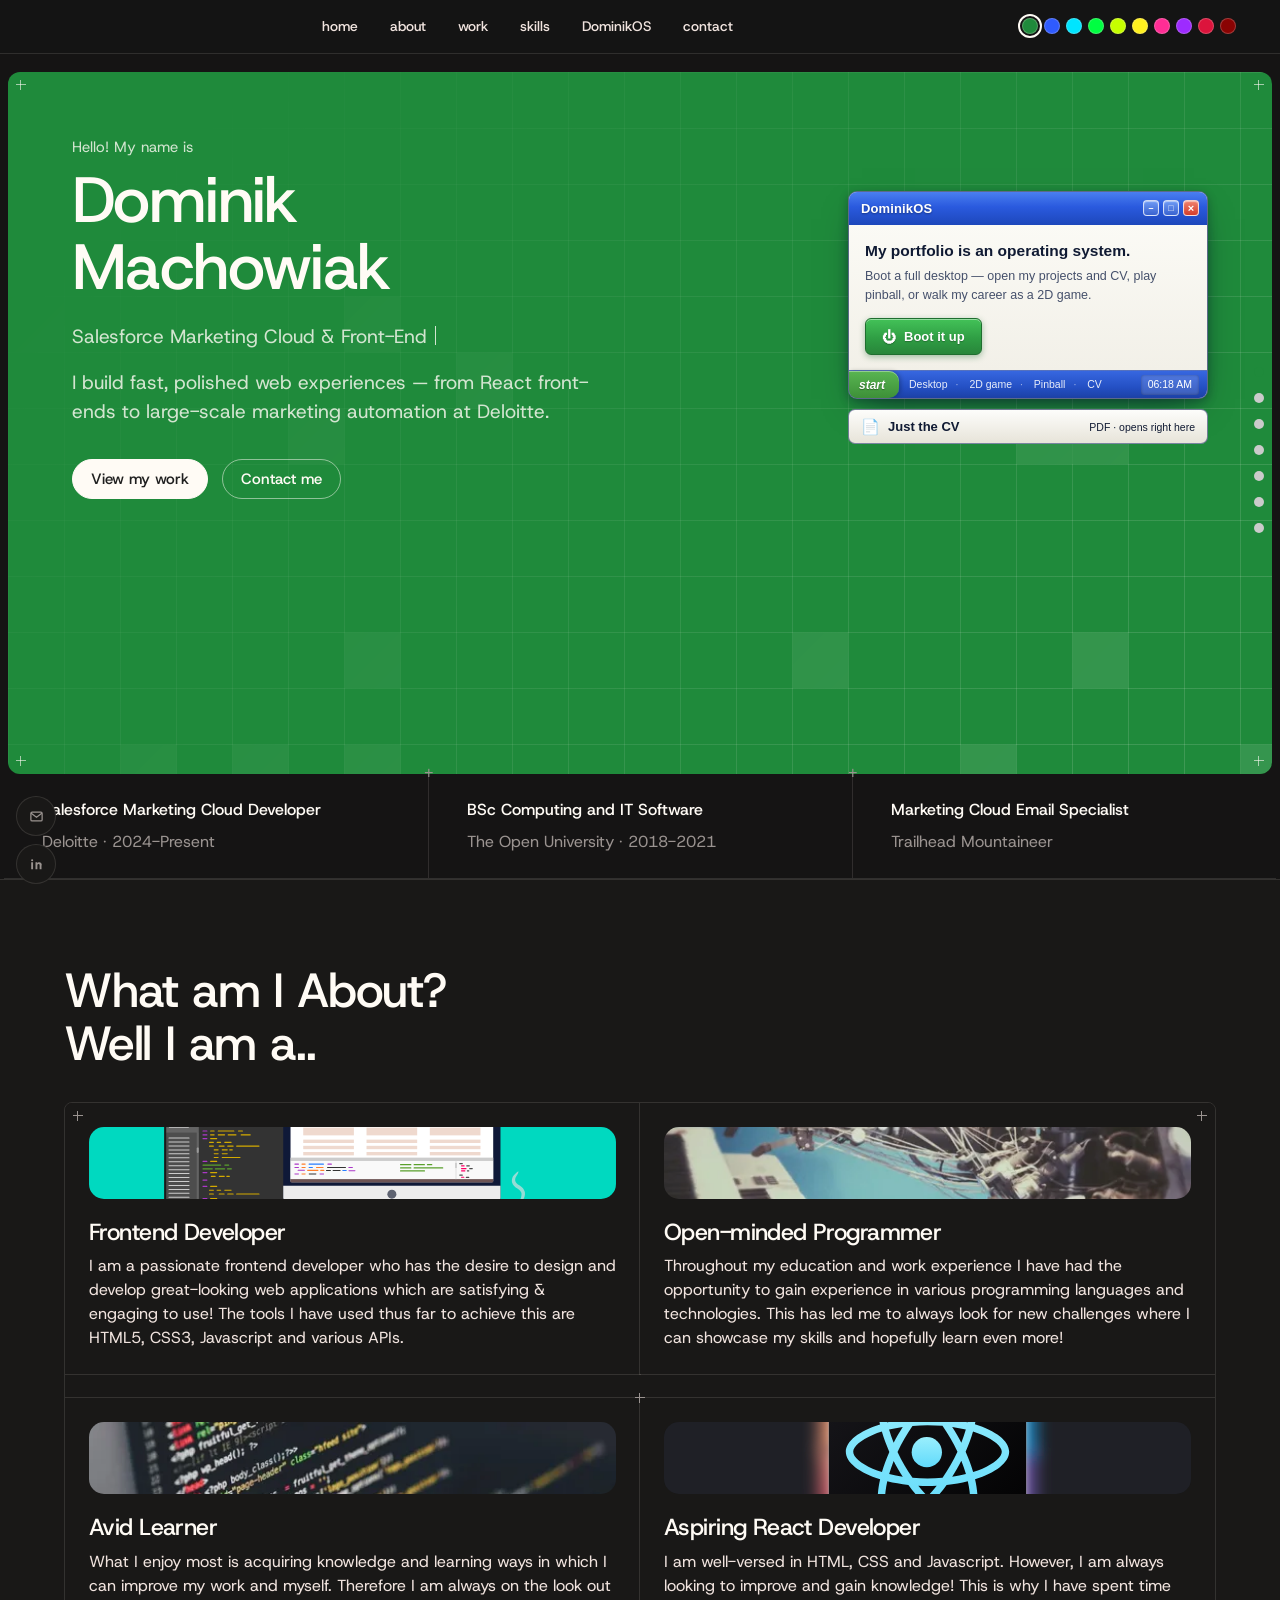
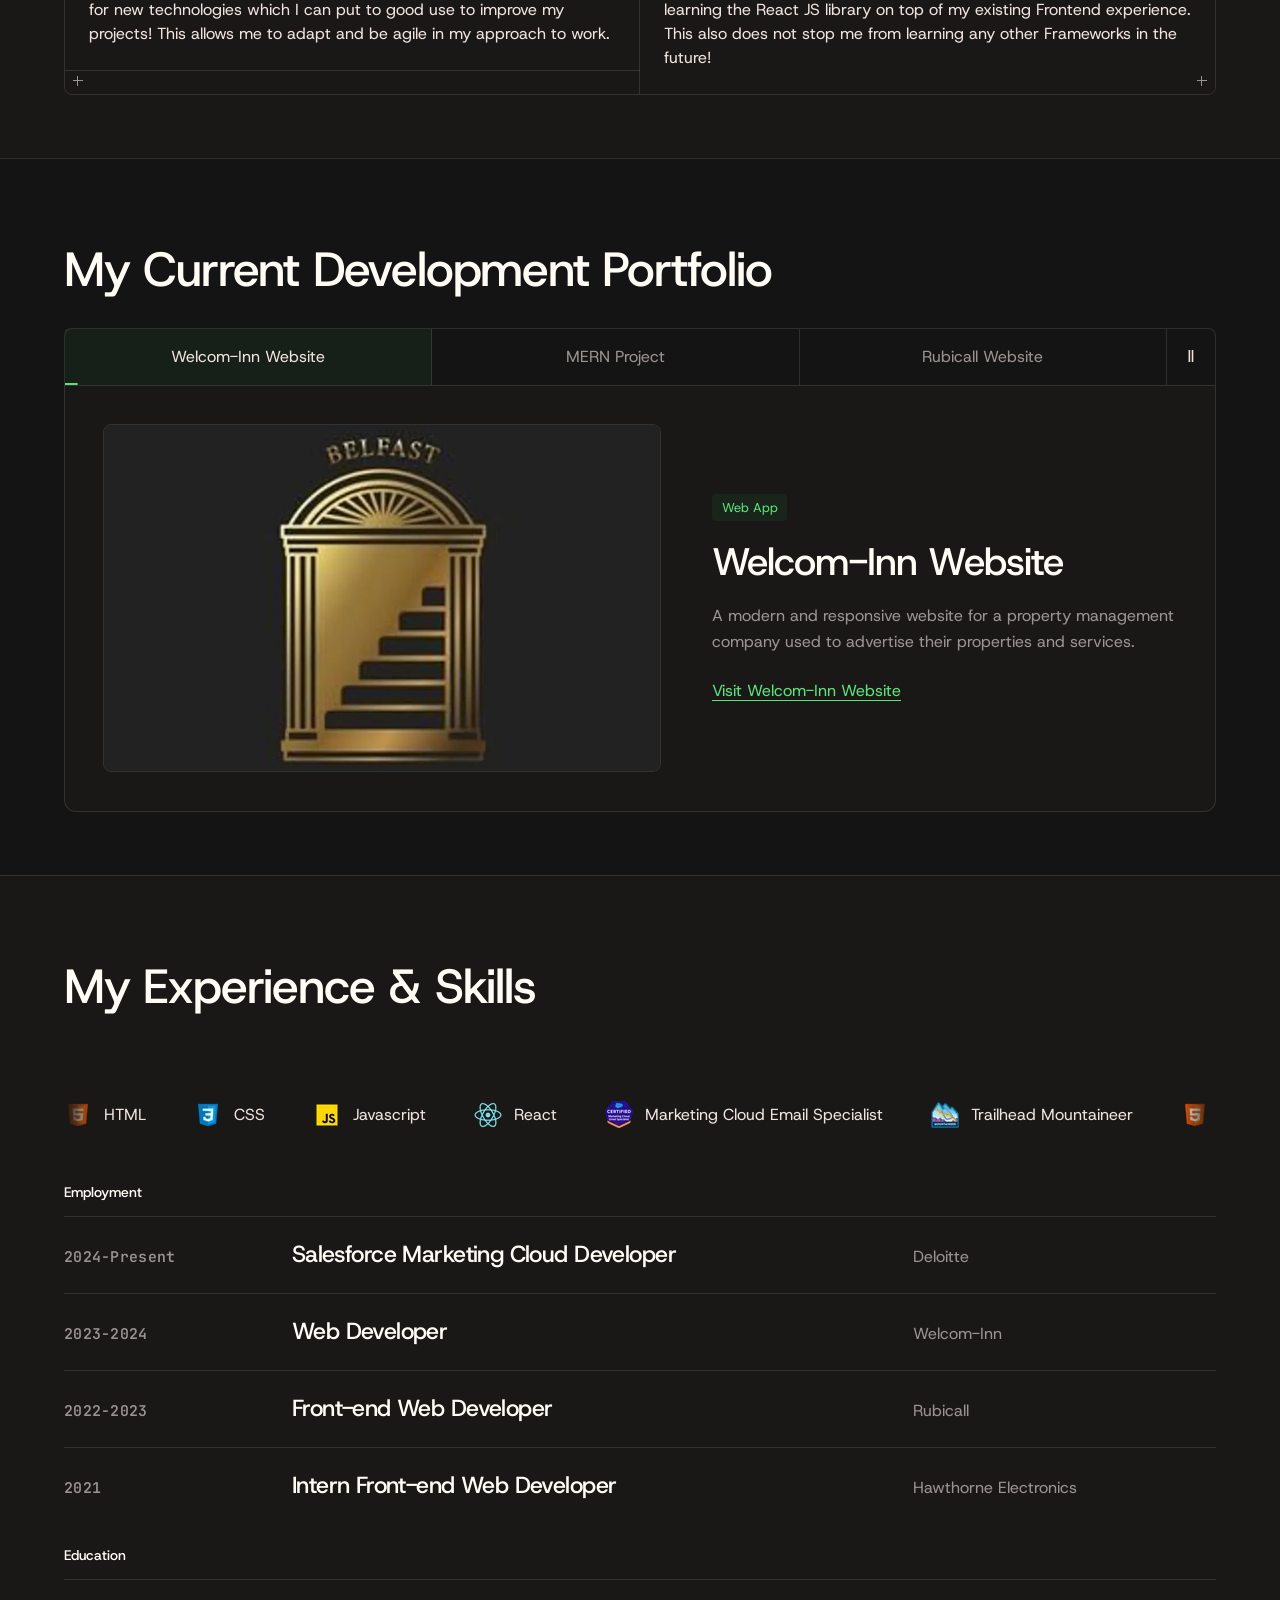
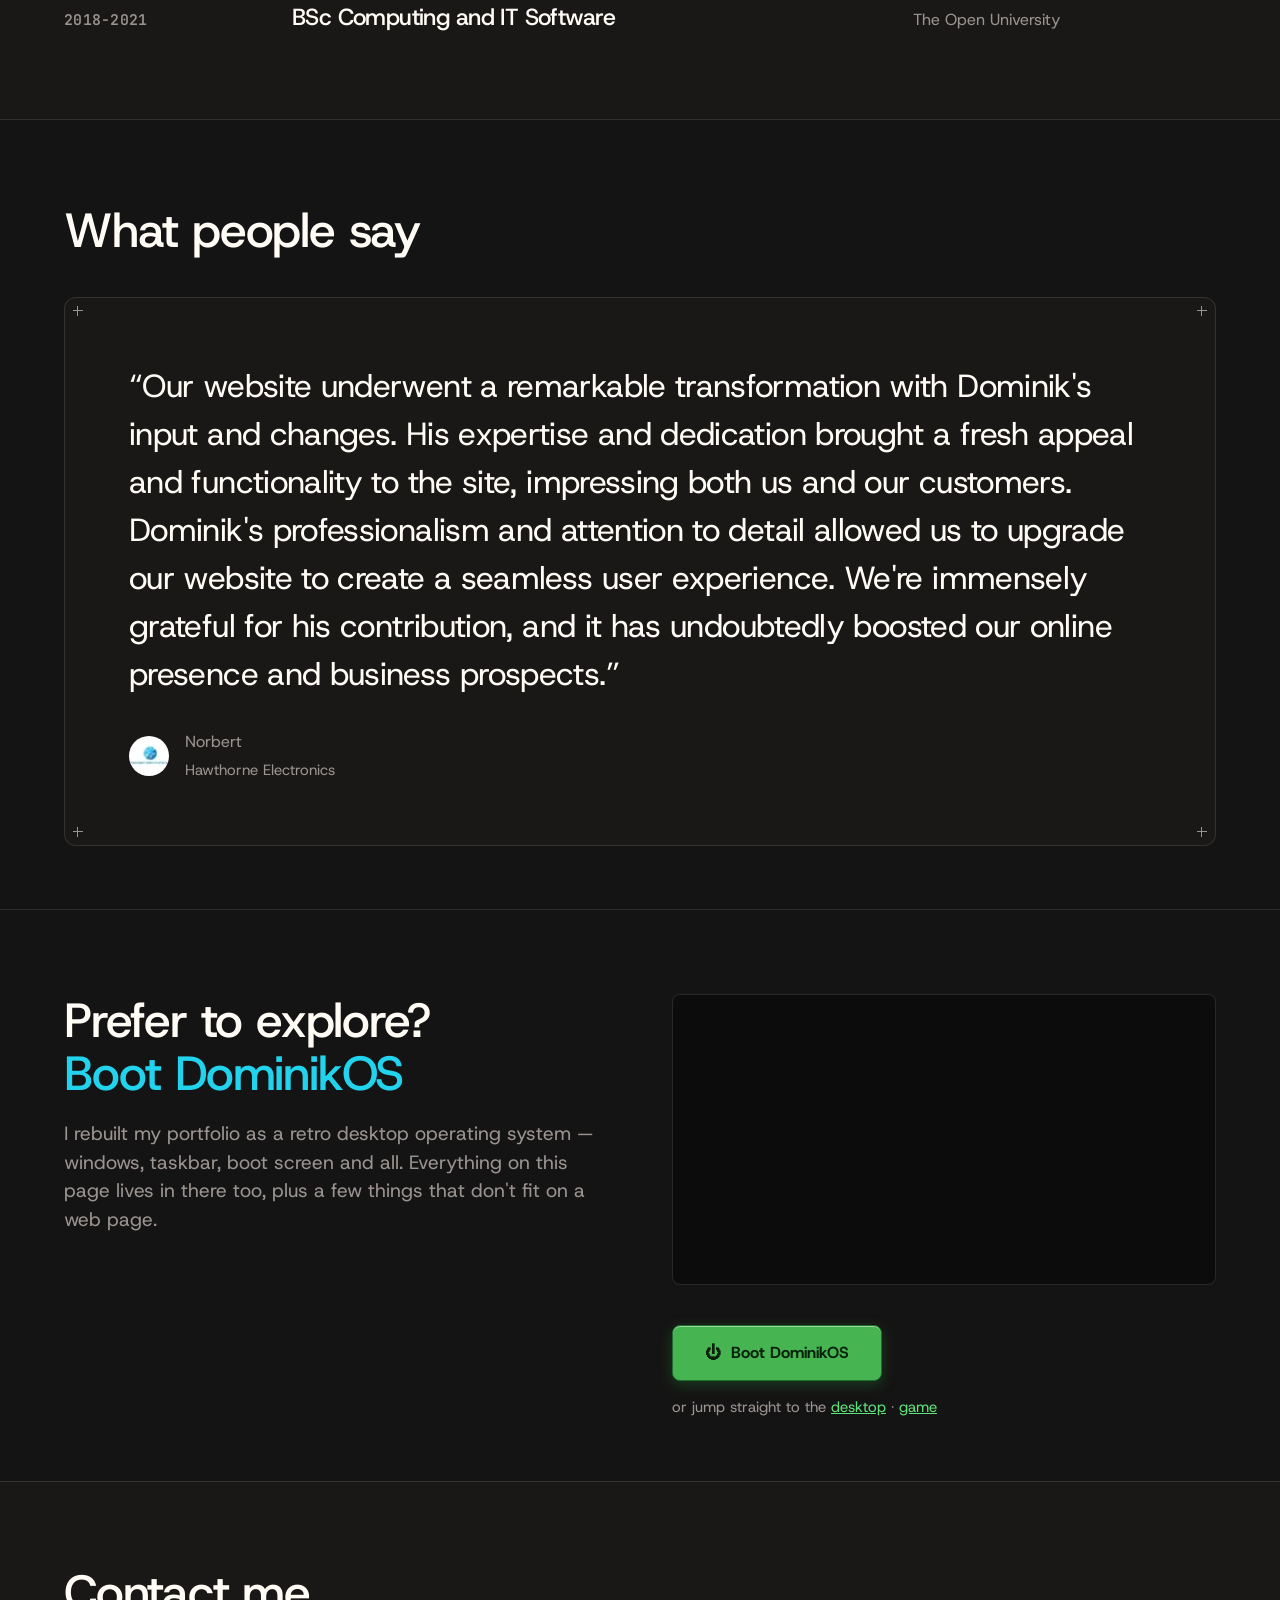
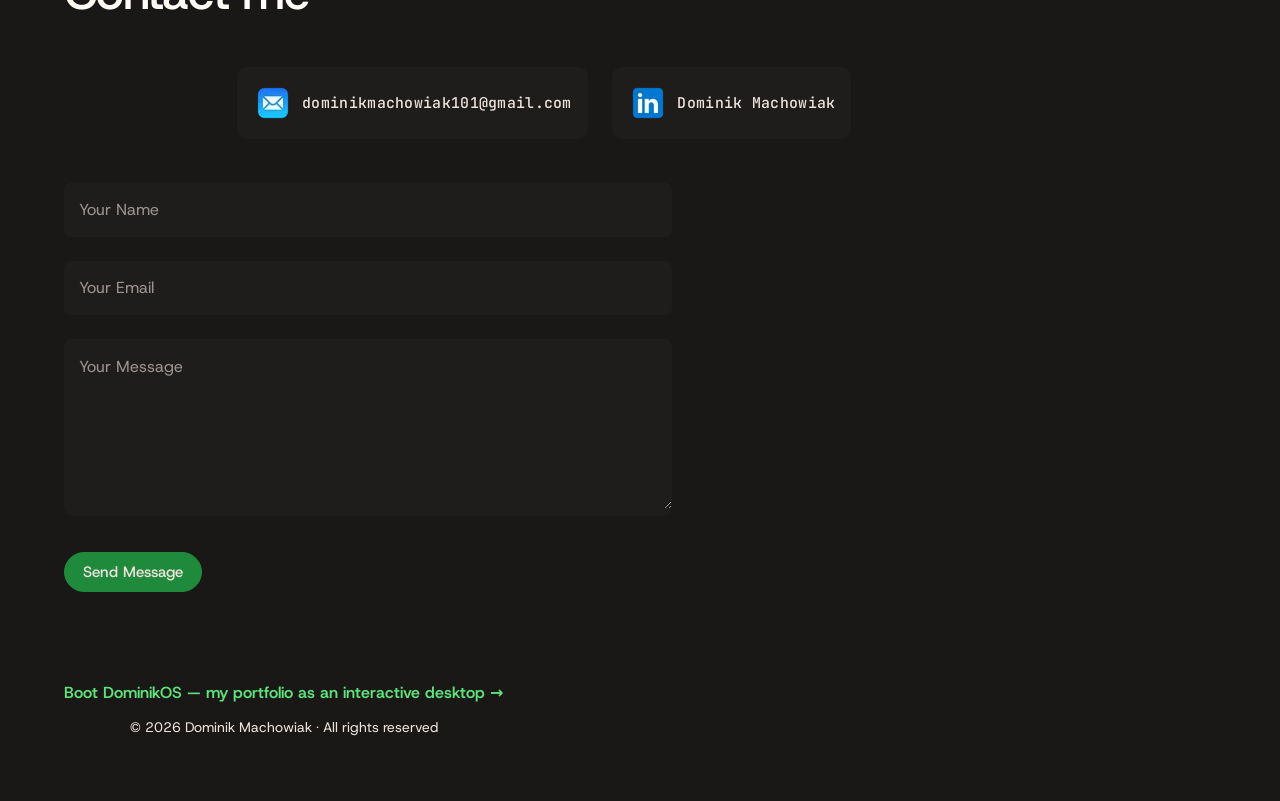
==== commit ba2c0f30: "Deploy 2026-11-14 19:56" ====
--- a/index.html
+++ b/index.html
@@ -4,14 +4,14 @@
         const accent = localStorage.getItem('portfolio-accent');
         if (accent && /^[a-z]+$/.test(accent)) document.documentElement.dataset.accent = accent;
       } catch {}
-    </script><link rel="stylesheet" href="/_astro/index.euWeHOGy.css">
+    </script><link rel="stylesheet" href="/_astro/index.41Xxx2_v.css">
 <style>@font-face{font-family:Host Grotesk Variable;font-style:normal;font-display:swap;font-weight:300 800;src:url(/_astro/host-grotesk-latin-ext-wght-normal.B8jkyusk.woff2) format("woff2-variations");unicode-range:U+0100-02BA,U+02BD-02C5,U+02C7-02CC,U+02CE-02D7,U+02DD-02FF,U+0304,U+0308,U+0329,U+1D00-1DBF,U+1E00-1E9F,U+1EF2-1EFF,U+2020,U+20A0-20AB,U+20AD-20C0,U+2113,U+2C60-2C7F,U+A720-A7FF}@font-face{font-family:Host Grotesk Variable;font-style:normal;font-display:swap;font-weight:300 800;src:url(/_astro/host-grotesk-latin-wght-normal.CBa0fl4q.woff2) format("woff2-variations");unicode-range:U+0000-00FF,U+0131,U+0152-0153,U+02BB-02BC,U+02C6,U+02DA,U+02DC,U+0304,U+0308,U+0329,U+2000-206F,U+20AC,U+2122,U+2191,U+2193,U+2212,U+2215,U+FEFF,U+FFFD}
-</style></head> <body>  <nav class="navbar" aria-label="Main" data-astro-cid-5blmo7yk> <a class="navbar-title" href="#home" tabindex="-1" aria-hidden="true" data-astro-cid-5blmo7yk>Dominik Machowiak</a> <ul class="navbar-links" data-astro-cid-5blmo7yk> <li data-astro-cid-5blmo7yk> <a href="#home" data-astro-cid-5blmo7yk> <span data-copy-version="current" data-astro-cid-5blmo7yk>home</span> </a> </li><li data-astro-cid-5blmo7yk> <a href="#about" data-astro-cid-5blmo7yk> <span data-copy-version="current" data-astro-cid-5blmo7yk>about</span> </a> </li><li data-astro-cid-5blmo7yk> <a href="#work" data-astro-cid-5blmo7yk> <span data-copy-version="current" data-astro-cid-5blmo7yk>work</span> </a> </li><li data-astro-cid-5blmo7yk> <a href="#skills" data-astro-cid-5blmo7yk> <span data-copy-version="current" data-astro-cid-5blmo7yk>skills</span> </a> </li><li data-astro-cid-5blmo7yk> <a href="#dominikos" data-astro-cid-5blmo7yk> <span data-copy-version="current" data-astro-cid-5blmo7yk>DominikOS</span> </a> </li><li data-astro-cid-5blmo7yk> <a href="#contact" data-astro-cid-5blmo7yk> <span data-copy-version="current" data-astro-cid-5blmo7yk>contact</span> </a> </li> </ul> <div class="accent-picker" role="group" aria-label="Accent colour" data-astro-cid-5blmo7yk> <button type="button" data-accent-pick="blue" aria-label="Electric blue" title="Electric blue" aria-pressed="false" style="--swatch:#2f5bff" data-astro-cid-5blmo7yk></button><button type="button" data-accent-pick="cyan" aria-label="Neon cyan" title="Neon cyan" aria-pressed="false" style="--swatch:#00e5ff" data-astro-cid-5blmo7yk></button><button type="button" data-accent-pick="matrix" aria-label="Hacker green" title="Hacker green" aria-pressed="false" style="--swatch:#00ff41" data-astro-cid-5blmo7yk></button><button type="button" data-accent-pick="lime" aria-label="Neon lime" title="Neon lime" aria-pressed="false" style="--swatch:#c6ff00" data-astro-cid-5blmo7yk></button><button type="button" data-accent-pick="yellow" aria-label="Neon yellow" title="Neon yellow" aria-pressed="false" style="--swatch:#fff01f" data-astro-cid-5blmo7yk></button><button type="button" data-accent-pick="pink" aria-label="Hot pink" title="Hot pink" aria-pressed="false" style="--swatch:#ff2d95" data-astro-cid-5blmo7yk></button><button type="button" data-accent-pick="purple" aria-label="Neon purple" title="Neon purple" aria-pressed="false" style="--swatch:#9d2bff" data-astro-cid-5blmo7yk></button><button type="button" data-accent-pick="crimson" aria-label="Crimson" title="Crimson" aria-pressed="false" style="--swatch:#dc143c" data-astro-cid-5blmo7yk></button><button type="button" data-accent-pick="blood" aria-label="Blood red" title="Blood red" aria-pressed="false" style="--swatch:#8a0303" data-astro-cid-5blmo7yk></button> </div> <button class="navbar-toggle" type="button" aria-expanded="false" aria-controls="mobile-menu" data-nav-toggle data-astro-cid-5blmo7yk> <span class="sr-only" data-astro-cid-5blmo7yk>Open menu</span> <svg width="20" height="20" viewBox="0 0 24 24" fill="none" aria-hidden="true" data-astro-cid-5blmo7yk> <path d="M4 7h16M4 12h16M4 17h10" stroke="currentColor" stroke-width="2" stroke-linecap="round" data-astro-cid-5blmo7yk></path> </svg> </button> <div class="navbar-panel" id="mobile-menu" hidden data-nav-panel data-astro-cid-5blmo7yk> <button class="navbar-close" type="button" data-nav-close data-astro-cid-5blmo7yk> <span class="sr-only" data-astro-cid-5blmo7yk>Close menu</span> <svg width="26" height="26" viewBox="0 0 24 24" fill="none" aria-hidden="true" data-astro-cid-5blmo7yk> <path d="M6 6l12 12M18 6L6 18" stroke="currentColor" stroke-width="2" stroke-linecap="round" data-astro-cid-5blmo7yk></path> </svg> </button> <ul data-astro-cid-5blmo7yk> <li data-astro-cid-5blmo7yk> <a href="#home" data-nav-link data-astro-cid-5blmo7yk> <span data-copy-version="current" data-astro-cid-5blmo7yk>home</span> </a> </li><li data-astro-cid-5blmo7yk> <a href="#about" data-nav-link data-astro-cid-5blmo7yk> <span data-copy-version="current" data-astro-cid-5blmo7yk>about</span> </a> </li><li data-astro-cid-5blmo7yk> <a href="#work" data-nav-link data-astro-cid-5blmo7yk> <span data-copy-version="current" data-astro-cid-5blmo7yk>work</span> </a> </li><li data-astro-cid-5blmo7yk> <a href="#skills" data-nav-link data-astro-cid-5blmo7yk> <span data-copy-version="current" data-astro-cid-5blmo7yk>skills</span> </a> </li><li data-astro-cid-5blmo7yk> <a href="#dominikos" data-nav-link data-astro-cid-5blmo7yk> <span data-copy-version="current" data-astro-cid-5blmo7yk>DominikOS</span> </a> </li><li data-astro-cid-5blmo7yk> <a href="#contact" data-nav-link data-astro-cid-5blmo7yk> <span data-copy-version="current" data-astro-cid-5blmo7yk>contact</span> </a> </li> </ul> </div> </nav>  <script>
+</style></head> <body>  <nav class="navbar" aria-label="Main" data-astro-cid-5blmo7yk> <a class="navbar-title" href="#home" tabindex="-1" aria-hidden="true" data-astro-cid-5blmo7yk>Dominik Machowiak</a> <ul class="navbar-links" data-astro-cid-5blmo7yk> <li data-astro-cid-5blmo7yk> <a href="#home" data-astro-cid-5blmo7yk> <span data-copy-version="current" data-astro-cid-5blmo7yk>home</span> </a> </li><li data-astro-cid-5blmo7yk> <a href="#about" data-astro-cid-5blmo7yk> <span data-copy-version="current" data-astro-cid-5blmo7yk>about</span> </a> </li><li data-astro-cid-5blmo7yk> <a href="#work" data-astro-cid-5blmo7yk> <span data-copy-version="current" data-astro-cid-5blmo7yk>work</span> </a> </li><li data-astro-cid-5blmo7yk> <a href="#skills" data-astro-cid-5blmo7yk> <span data-copy-version="current" data-astro-cid-5blmo7yk>skills</span> </a> </li><li data-astro-cid-5blmo7yk> <a href="#dominikos" data-astro-cid-5blmo7yk> <span data-copy-version="current" data-astro-cid-5blmo7yk>DominikOS</span> </a> </li><li data-astro-cid-5blmo7yk> <a href="#contact" data-astro-cid-5blmo7yk> <span data-copy-version="current" data-astro-cid-5blmo7yk>contact</span> </a> </li> </ul> <div class="accent-picker" role="group" aria-label="Accent colour" data-astro-cid-5blmo7yk> <button type="button" data-accent-pick="boot" aria-label="Start green" title="Start green" aria-pressed="false" style="--swatch:#1f8a3b" data-astro-cid-5blmo7yk></button><button type="button" data-accent-pick="blue" aria-label="Electric blue" title="Electric blue" aria-pressed="false" style="--swatch:#2f5bff" data-astro-cid-5blmo7yk></button><button type="button" data-accent-pick="cyan" aria-label="Neon cyan" title="Neon cyan" aria-pressed="false" style="--swatch:#00e5ff" data-astro-cid-5blmo7yk></button><button type="button" data-accent-pick="matrix" aria-label="Hacker green" title="Hacker green" aria-pressed="false" style="--swatch:#00ff41" data-astro-cid-5blmo7yk></button><button type="button" data-accent-pick="lime" aria-label="Neon lime" title="Neon lime" aria-pressed="false" style="--swatch:#c6ff00" data-astro-cid-5blmo7yk></button><button type="button" data-accent-pick="yellow" aria-label="Neon yellow" title="Neon yellow" aria-pressed="false" style="--swatch:#fff01f" data-astro-cid-5blmo7yk></button><button type="button" data-accent-pick="pink" aria-label="Hot pink" title="Hot pink" aria-pressed="false" style="--swatch:#ff2d95" data-astro-cid-5blmo7yk></button><button type="button" data-accent-pick="purple" aria-label="Neon purple" title="Neon purple" aria-pressed="false" style="--swatch:#9d2bff" data-astro-cid-5blmo7yk></button><button type="button" data-accent-pick="crimson" aria-label="Crimson" title="Crimson" aria-pressed="false" style="--swatch:#dc143c" data-astro-cid-5blmo7yk></button><button type="button" data-accent-pick="blood" aria-label="Blood red" title="Blood red" aria-pressed="false" style="--swatch:#8a0303" data-astro-cid-5blmo7yk></button> </div> <button class="navbar-toggle" type="button" aria-expanded="false" aria-controls="mobile-menu" data-nav-toggle data-astro-cid-5blmo7yk> <span class="sr-only" data-astro-cid-5blmo7yk>Open menu</span> <svg width="20" height="20" viewBox="0 0 24 24" fill="none" aria-hidden="true" data-astro-cid-5blmo7yk> <path d="M4 7h16M4 12h16M4 17h10" stroke="currentColor" stroke-width="2" stroke-linecap="round" data-astro-cid-5blmo7yk></path> </svg> </button> <div class="navbar-panel" id="mobile-menu" hidden data-nav-panel data-astro-cid-5blmo7yk> <button class="navbar-close" type="button" data-nav-close data-astro-cid-5blmo7yk> <span class="sr-only" data-astro-cid-5blmo7yk>Close menu</span> <svg width="26" height="26" viewBox="0 0 24 24" fill="none" aria-hidden="true" data-astro-cid-5blmo7yk> <path d="M6 6l12 12M18 6L6 18" stroke="currentColor" stroke-width="2" stroke-linecap="round" data-astro-cid-5blmo7yk></path> </svg> </button> <ul data-astro-cid-5blmo7yk> <li data-astro-cid-5blmo7yk> <a href="#home" data-nav-link data-astro-cid-5blmo7yk> <span data-copy-version="current" data-astro-cid-5blmo7yk>home</span> </a> </li><li data-astro-cid-5blmo7yk> <a href="#about" data-nav-link data-astro-cid-5blmo7yk> <span data-copy-version="current" data-astro-cid-5blmo7yk>about</span> </a> </li><li data-astro-cid-5blmo7yk> <a href="#work" data-nav-link data-astro-cid-5blmo7yk> <span data-copy-version="current" data-astro-cid-5blmo7yk>work</span> </a> </li><li data-astro-cid-5blmo7yk> <a href="#skills" data-nav-link data-astro-cid-5blmo7yk> <span data-copy-version="current" data-astro-cid-5blmo7yk>skills</span> </a> </li><li data-astro-cid-5blmo7yk> <a href="#dominikos" data-nav-link data-astro-cid-5blmo7yk> <span data-copy-version="current" data-astro-cid-5blmo7yk>DominikOS</span> </a> </li><li data-astro-cid-5blmo7yk> <a href="#contact" data-nav-link data-astro-cid-5blmo7yk> <span data-copy-version="current" data-astro-cid-5blmo7yk>contact</span> </a> </li> </ul> </div> </nav>  <script>
   (() => {
     const root = document.documentElement;
     const buttons = document.querySelectorAll('[data-accent-pick]');
     const mark = () => {
-      const current = root.dataset.accent || 'blue';
+      const current = root.dataset.accent || 'boot';
       buttons.forEach((b) => b.setAttribute('aria-pressed', String(b.dataset.accentPick === current)));
     };
     buttons.forEach((b) =>
@@ -23,12 +23,11 @@
     );
     mark();
   })();
-</script> <main> <header id="home" class="section bg-dark hero" data-astro-cid-shwxrd6l> <div class="hero-circles hero-circles-left" aria-hidden="true" data-astro-cid-shwxrd6l> <div class="circle" data-astro-cid-shwxrd6l> <img src="/_astro/html.PqILu1lY_RP3g8.webp" alt loading="eager" data-astro-cid-shwxrd6l="true" decoding="async" fetchpriority="auto" width="120" height="120"> </div><div class="circle" data-astro-cid-shwxrd6l> <img src="/_astro/javascript.Db3Wfev6_Z4UIY7.webp" alt loading="eager" data-astro-cid-shwxrd6l="true" decoding="async" fetchpriority="auto" width="120" height="120"> </div><div class="circle" data-astro-cid-shwxrd6l> <img src="/_astro/css.D5KBgePu_2uhsbn.webp" alt loading="eager" data-astro-cid-shwxrd6l="true" decoding="async" fetchpriority="auto" width="120" height="120"> </div> </div> <div class="hero-info" data-astro-cid-shwxrd6l> <p class="hero-greeting" data-astro-cid-shwxrd6l> <span data-copy-version="current">Hello! My name is</span> </p> <h1 class="hero-h1" data-astro-cid-shwxrd6l> <span class="hero-name" data-astro-cid-shwxrd6l>Dominik Machowiak</span> <span class="hero-role" data-astro-cid-shwxrd6l> <span data-copy-version="current">Salesforce Marketing Cloud &amp; Front-End Developer</span> </span> </h1> <p class="hero-sub" data-astro-cid-shwxrd6l> <span data-copy-version="current">I build fast, polished web experiences — from React front-ends to large-scale marketing automation at Deloitte.</span> </p> <div class="hero-ctas" data-astro-cid-shwxrd6l> <a class="hero-btn hero-btn-primary" href="#work" data-astro-cid-shwxrd6l> <span data-copy-version="current">View my work</span> </a> <a class="hero-btn" href="#contact" data-astro-cid-shwxrd6l> <span data-copy-version="current">Contact me</span> </a> </div> <div class="osl-wrap" data-astro-cid-32yts7bh> <a class="os-launch" href="/os/?boot=chooser" aria-label="Boot DominikOS — explore my portfolio as an interactive desktop, with a 2D game, pinball and my CV inside" data-os-launch data-astro-cid-32yts7bh> <span class="osl-titlebar" data-astro-cid-32yts7bh> <span class="osl-title" data-astro-cid-32yts7bh>DominikOS</span> <span class="osl-buttons" aria-hidden="true" data-astro-cid-32yts7bh> <span class="osl-btn osl-btn-min" data-astro-cid-32yts7bh></span> <span class="osl-btn osl-btn-max" data-astro-cid-32yts7bh></span> <span class="osl-btn osl-btn-close" data-astro-cid-32yts7bh></span> </span> </span> <span class="osl-body" data-astro-cid-32yts7bh> <span class="osl-headline" data-astro-cid-32yts7bh> <span data-copy-version="current">My portfolio is an operating system.</span> </span> <span class="osl-sub" data-astro-cid-32yts7bh> <span data-copy-version="current">Boot a full desktop — open my projects and CV, play pinball, or walk my career as a 2D game.</span> </span> <span class="osl-boot" data-astro-cid-32yts7bh> <span class="osl-power" aria-hidden="true" data-astro-cid-32yts7bh>&#x23FB;</span> <span data-copy-version="current">Boot it up</span> </span> </span> <span class="osl-taskbar" aria-hidden="true" data-astro-cid-32yts7bh> <span class="osl-start" data-astro-cid-32yts7bh>start</span> <span class="osl-apps" data-astro-cid-32yts7bh> <span data-astro-cid-32yts7bh> <span data-copy-version="current">Desktop</span> </span><span data-astro-cid-32yts7bh> <span data-copy-version="current">2D game</span> </span><span data-astro-cid-32yts7bh> <span data-copy-version="current">Pinball</span> </span><span data-astro-cid-32yts7bh> <span data-copy-version="current">CV</span> </span> </span> <span class="osl-clock" data-osl-clock data-astro-cid-32yts7bh>--:--</span> </span> </a> <!-- Straight to the CV: opens the PDF in place, no boot, no navigation. Sits outside the
+</script> <main> <header id="home" class="section bg-dark hero" data-astro-cid-shwxrd6l> <div class="hero-circles hero-circles-left" aria-hidden="true" data-astro-cid-shwxrd6l> <div class="circle" data-astro-cid-shwxrd6l> <img src="/_astro/html.PqILu1lY_RP3g8.webp" alt loading="eager" data-astro-cid-shwxrd6l="true" decoding="async" fetchpriority="auto" width="120" height="120"> </div><div class="circle" data-astro-cid-shwxrd6l> <img src="/_astro/javascript.Db3Wfev6_Z4UIY7.webp" alt loading="eager" data-astro-cid-shwxrd6l="true" decoding="async" fetchpriority="auto" width="120" height="120"> </div><div class="circle" data-astro-cid-shwxrd6l> <img src="/_astro/css.D5KBgePu_2uhsbn.webp" alt loading="eager" data-astro-cid-shwxrd6l="true" decoding="async" fetchpriority="auto" width="120" height="120"> </div> </div> <div class="hero-grid" aria-hidden="true" data-astro-cid-shwxrd6l></div> <div class="panel-corners" aria-hidden="true" data-astro-cid-shwxrd6l><i data-astro-cid-shwxrd6l></i><i data-astro-cid-shwxrd6l></i><i data-astro-cid-shwxrd6l></i><i data-astro-cid-shwxrd6l></i></div> <div class="hero-info" data-astro-cid-shwxrd6l> <p class="hero-greeting" data-astro-cid-shwxrd6l> <span data-copy-version="current">Hello! My name is</span> </p> <h1 class="hero-h1" data-astro-cid-shwxrd6l> <span class="hero-name" data-astro-cid-shwxrd6l>Dominik Machowiak</span> <span class="hero-role" data-astro-cid-shwxrd6l> <span data-copy-version="current">Salesforce Marketing Cloud &amp; Front-End Developer</span> </span> </h1> <p class="hero-sub" data-astro-cid-shwxrd6l> <span data-copy-version="current">I build fast, polished web experiences — from React front-ends to large-scale marketing automation at Deloitte.</span> </p> <div class="hero-ctas" data-astro-cid-shwxrd6l> <a class="hero-btn hero-btn-primary" href="#work" data-astro-cid-shwxrd6l> <span data-copy-version="current">View my work</span> </a> <a class="hero-btn" href="#contact" data-astro-cid-shwxrd6l> <span data-copy-version="current">Contact me</span> </a> </div> <div class="osl-wrap" data-astro-cid-32yts7bh> <a class="os-launch" href="/os/?boot=chooser" aria-label="Boot DominikOS — explore my portfolio as an interactive desktop, with a 2D game, pinball and my CV inside" data-os-launch data-astro-cid-32yts7bh> <span class="osl-titlebar" data-astro-cid-32yts7bh> <span class="osl-title" data-astro-cid-32yts7bh>DominikOS</span> <span class="osl-buttons" aria-hidden="true" data-astro-cid-32yts7bh> <span class="osl-btn osl-btn-min" data-astro-cid-32yts7bh></span> <span class="osl-btn osl-btn-max" data-astro-cid-32yts7bh></span> <span class="osl-btn osl-btn-close" data-astro-cid-32yts7bh></span> </span> </span> <span class="osl-body" data-astro-cid-32yts7bh> <span class="osl-headline" data-astro-cid-32yts7bh> <span data-copy-version="current">My portfolio is an operating system.</span> </span> <span class="osl-sub" data-astro-cid-32yts7bh> <span data-copy-version="current">Boot a full desktop — open my projects and CV, play pinball, or walk my career as a 2D game.</span> </span> <span class="osl-boot" data-astro-cid-32yts7bh> <span class="osl-power" aria-hidden="true" data-astro-cid-32yts7bh>&#x23FB;</span> <span data-copy-version="current">Boot it up</span> </span> </span> <span class="osl-taskbar" aria-hidden="true" data-astro-cid-32yts7bh> <span class="osl-start" data-astro-cid-32yts7bh>start</span> <span class="osl-apps" data-astro-cid-32yts7bh> <span data-astro-cid-32yts7bh> <span data-copy-version="current">Desktop</span> </span><span data-astro-cid-32yts7bh> <span data-copy-version="current">2D game</span> </span><span data-astro-cid-32yts7bh> <span data-copy-version="current">Pinball</span> </span><span data-astro-cid-32yts7bh> <span data-copy-version="current">CV</span> </span> </span> <span class="osl-clock" data-osl-clock data-astro-cid-32yts7bh>--:--</span> </span> </a> <!-- Straight to the CV: opens the PDF in place, no boot, no navigation. Sits outside the
        card's <a> because interactive content can't legally nest inside a link. --> <button class="osl-cv" type="button" data-cv-open aria-haspopup="dialog" data-astro-cid-32yts7bh> <span class="osl-cv__icon" aria-hidden="true" data-astro-cid-32yts7bh>📄</span> <span class="osl-cv__label" data-astro-cid-32yts7bh>Just the CV</span> <span class="osl-cv__hint" data-astro-cid-32yts7bh>PDF · opens right here</span> </button> </div> <dialog class="cv-dlg" data-cv-dlg aria-labelledby="cv-dlg-title" data-astro-cid-32yts7bh> <div class="cv-dlg__win" data-astro-cid-32yts7bh> <div class="cv-dlg__bar" data-astro-cid-32yts7bh> <span class="cv-dlg__title" id="cv-dlg-title" data-astro-cid-32yts7bh>Dominik Machowiak — CV</span> <a class="cv-dlg__btn" href="/os/assets/cv.pdf" download="Dominik-Machowiak-CV.pdf" data-astro-cid-32yts7bh>Download</a> <a class="cv-dlg__btn cv-dlg__btn--ghost" href="/os/assets/cv.pdf" target="_blank" rel="noopener" data-astro-cid-32yts7bh>Open in new tab &#x2197;</a> <button class="cv-dlg__x" type="button" data-cv-close aria-label="Close the CV" data-astro-cid-32yts7bh>&#x2715;</button> </div> <!-- <object> renders the PDF inline on desktop; the fallback covers mobile browsers,
-         which refuse inline PDFs and would otherwise show an empty frame. --> <object class="cv-dlg__frame" data="/os/assets/cv.pdf" type="application/pdf" title="Dominik Machowiak - CV" data-astro-cid-32yts7bh> <div class="cv-dlg__fallback" data-astro-cid-32yts7bh> <p data-astro-cid-32yts7bh>Your browser won't display PDFs inline.</p> <a class="cv-dlg__btn cv-dlg__btn--big" href="/os/assets/cv.pdf" target="_blank" rel="noopener" data-astro-cid-32yts7bh>Open the CV &#x2197;</a> <a class="cv-dlg__btn cv-dlg__btn--ghost" href="/os/assets/cv.pdf" download="Dominik-Machowiak-CV.pdf" data-astro-cid-32yts7bh>Download instead</a> </div> </object> </div> </dialog> <script type="module">const n=document.querySelector("[data-os-launch]"),r=document.querySelector("[data-osl-clock]");if(r){const e=()=>{r.textContent=new Date().toLocaleTimeString([],{hour:"2-digit",minute:"2-digit"})};e(),setInterval(e,3e4)}if(n){let e=!1;const o=()=>{if(e)return;e=!0;const c=document.createElement("link");c.rel="prefetch",c.href="/os/",document.head.appendChild(c)};n.addEventListener("pointerenter",o,{once:!0}),n.addEventListener("focus",o,{once:!0})}const d=document.querySelector("[data-cv-open]"),t=document.querySelector("[data-cv-dlg]"),a=document.querySelector("[data-cv-close]");d&&t&&(d.addEventListener("click",()=>t.showModal()),a?.addEventListener("click",()=>t.close()),t.addEventListener("click",e=>{e.target===t&&t.close()}));</script>  </div> <div class="hero-circles hero-circles-right" aria-hidden="true" data-astro-cid-shwxrd6l> <div class="circle" data-astro-cid-shwxrd6l> <img src="/_astro/python.Dmg8y7vF_i2aKb.webp" alt loading="eager" data-astro-cid-shwxrd6l="true" decoding="async" fetchpriority="auto" width="120" height="120"> </div><div class="circle" data-astro-cid-shwxrd6l> <img src="/_astro/csharp.COLDLYDH_Z1rX8S2.webp" alt loading="eager" data-astro-cid-shwxrd6l="true" decoding="async" fetchpriority="auto" width="120" height="120"> </div><div class="circle" data-astro-cid-shwxrd6l> <img src="/_astro/react.CdjkVGwu_Z1yIG9H.webp" alt loading="eager" data-astro-cid-shwxrd6l="true" decoding="async" fetchpriority="auto" width="120" height="120"> </div> </div> </header>  <section id="about" class="section bg-white" aria-labelledby="about-heading" data-astro-cid-gqmbxsao> <h2 id="about-heading" class="head-text" data-astro-cid-gqmbxsao> <span class="copy-heading" data-copy-version="current" data-astro-cid-gqmbxsao>
-What am I <span data-astro-cid-gqmbxsao>About?</span><br data-astro-cid-gqmbxsao>Well I am <span data-astro-cid-gqmbxsao>a..</span> </span> </h2> <div class="profiles" data-copy-version="current" data-astro-cid-gqmbxsao> <article class="profile reveal" data-astro-cid-gqmbxsao> <img src="/_astro/about-frontend.DRhevYEk_Z24uMhj.svg" alt loading="lazy" decoding="async" data-astro-cid-gqmbxsao="true" fetchpriority="auto" width="512" height="362"> <h3 class="bold-text" data-astro-cid-gqmbxsao>Frontend Developer</h3> <p class="p-text" data-astro-cid-gqmbxsao>I am a passionate frontend developer who has the desire to design and develop great-looking web applications which are satisfying &amp; engaging to use! The tools I have used thus far to achieve this are HTML5, CSS3, Javascript and various APIs.</p> </article><article class="profile reveal" data-astro-cid-gqmbxsao> <img src="/_astro/about-programmer.BM9rDqfo_1GBQgm.webp" alt loading="lazy" decoding="async" data-astro-cid-gqmbxsao="true" fetchpriority="auto" width="512" height="384"> <h3 class="bold-text" data-astro-cid-gqmbxsao>Open-minded Programmer</h3> <p class="p-text" data-astro-cid-gqmbxsao>Throughout my education and work experience I have had the opportunity to gain experience in various programming languages and technologies. This has led me to always look for new challenges where I can showcase my skills and hopefully learn even more!</p> </article><article class="profile reveal" data-astro-cid-gqmbxsao> <img src="/_astro/about-learner.BwpAPJaT_ZetmdU.webp" alt loading="lazy" decoding="async" data-astro-cid-gqmbxsao="true" fetchpriority="auto" width="512" height="342"> <h3 class="bold-text" data-astro-cid-gqmbxsao>Avid Learner</h3> <p class="p-text" data-astro-cid-gqmbxsao>What I enjoy most is acquiring knowledge and learning ways in which I can improve my work and myself. Therefore I am always on the look out for new technologies which I can put to good use to improve my projects! This allows me to adapt and be agile in my approach to work.</p> </article><article class="profile reveal" data-astro-cid-gqmbxsao> <img src="/_astro/about-react.BtWv4f-T_A9U1m.svg" alt loading="lazy" decoding="async" data-astro-cid-gqmbxsao="true" fetchpriority="auto" width="512" height="285"> <h3 class="bold-text" data-astro-cid-gqmbxsao>Aspiring React Developer</h3> <p class="p-text" data-astro-cid-gqmbxsao>I am well-versed in HTML, CSS and Javascript. However, I am always looking to improve and gain knowledge! This is why I have spent time learning the React JS library on top of my existing Frontend experience. This also does not stop me from learning any other Frameworks in the future!</p> </article> </div> </section>  <section id="work" class="section bg-primary" aria-labelledby="work-heading" data-astro-cid-ukyurdtu> <h2 id="work-heading" class="head-text" data-astro-cid-ukyurdtu> <span class="copy-heading" data-copy-version="current" data-astro-cid-ukyurdtu>
-My Current Development <span data-astro-cid-ukyurdtu>Portfolio</span> </span> </h2> <div class="work-version" data-copy-version="current" data-astro-cid-ukyurdtu> <div class="work-filter" role="group" aria-label="Filter projects by type" data-astro-cid-ukyurdtu> <button type="button" class="work-filter-btn" aria-pressed="false" data-filter="Web App" data-astro-cid-ukyurdtu> Web App </button><button type="button" class="work-filter-btn" aria-pressed="false" data-filter="React JS" data-astro-cid-ukyurdtu> React JS </button><button type="button" class="work-filter-btn" aria-pressed="true" data-filter="All" data-astro-cid-ukyurdtu> All </button> </div> <div class="work-grid" data-work-grid data-astro-cid-ukyurdtu> <article class="work-card reveal" data-tags="[&#34;Web App&#34;]" data-astro-cid-ukyurdtu> <div class="work-img" data-astro-cid-ukyurdtu> <img src="/_astro/work-welcom-inn.DXlHoJwu_ZBBrNc.webp" alt="Screenshot of Welcom-Inn Website" loading="lazy" decoding="async" data-astro-cid-ukyurdtu="true" fetchpriority="auto" width="576" height="578"> <div class="work-links" data-astro-cid-ukyurdtu> <a href="https://welcom-inn.co.uk/" target="_blank" rel="noreferrer noopener" aria-label="Visit Welcom-Inn Website" data-astro-cid-ukyurdtu> <svg viewBox="0 0 24 24" fill="none" aria-hidden="true" width="24" height="24" data-astro-cid-ukyurdtu> <path d="M2 12s3.5-7 10-7 10 7 10 7-3.5 7-10 7-10-7-10-7Z" stroke="currentColor" stroke-width="2" data-astro-cid-ukyurdtu></path> <circle cx="12" cy="12" r="3" stroke="currentColor" stroke-width="2" data-astro-cid-ukyurdtu></circle> </svg> </a> </div> </div> <div class="work-content" data-astro-cid-ukyurdtu> <p class="work-tag p-text" data-astro-cid-ukyurdtu>Web App</p> <h3 class="bold-text" data-astro-cid-ukyurdtu>Welcom-Inn Website</h3> <p class="p-text" data-astro-cid-ukyurdtu>A modern and responsive website for a property management company used to advertise their properties and services.</p> </div> </article><article class="work-card reveal" data-tags="[&#34;React JS&#34;,&#34;Web App&#34;]" data-astro-cid-ukyurdtu> <div class="work-img" data-astro-cid-ukyurdtu> <img src="/_astro/work-mern.CprO6JdE_ZWVW2k.webp" alt="Screenshot of MERN Project" loading="lazy" decoding="async" data-astro-cid-ukyurdtu="true" fetchpriority="auto" width="576" height="569">  </div> <div class="work-content" data-astro-cid-ukyurdtu> <p class="work-tag p-text" data-astro-cid-ukyurdtu>React JS</p> <h3 class="bold-text" data-astro-cid-ukyurdtu>MERN Project</h3> <p class="p-text" data-astro-cid-ukyurdtu>A project using the full force of the MERN stack, currently in progress!</p> </div> </article><article class="work-card reveal" data-tags="[&#34;Web App&#34;]" data-astro-cid-ukyurdtu> <div class="work-img" data-astro-cid-ukyurdtu> <img src="/_astro/work-rubicall.E7CAMo_7_Z2dP66V.webp" alt="Screenshot of Rubicall Website" loading="lazy" decoding="async" data-astro-cid-ukyurdtu="true" fetchpriority="auto" width="576" height="576"> <div class="work-links" data-astro-cid-ukyurdtu> <a href="https://www.rubicall.co.uk/" target="_blank" rel="noreferrer noopener" aria-label="Visit Rubicall Website" data-astro-cid-ukyurdtu> <svg viewBox="0 0 24 24" fill="none" aria-hidden="true" width="24" height="24" data-astro-cid-ukyurdtu> <path d="M2 12s3.5-7 10-7 10 7 10 7-3.5 7-10 7-10-7-10-7Z" stroke="currentColor" stroke-width="2" data-astro-cid-ukyurdtu></path> <circle cx="12" cy="12" r="3" stroke="currentColor" stroke-width="2" data-astro-cid-ukyurdtu></circle> </svg> </a> </div> </div> <div class="work-content" data-astro-cid-ukyurdtu> <p class="work-tag p-text" data-astro-cid-ukyurdtu>Web App</p> <h3 class="bold-text" data-astro-cid-ukyurdtu>Rubicall Website</h3> <p class="p-text" data-astro-cid-ukyurdtu>A modern and responsive website designed &amp; developed for a cleaning company to advertise their cleaning services.</p> </div> </article> </div> </div> </section>  <section id="skills" class="section bg-white" aria-labelledby="skills-heading" data-astro-cid-dbz4fmle> <h2 id="skills-heading" class="head-text" data-astro-cid-dbz4fmle> <span class="copy-heading" data-copy-version="current" data-astro-cid-dbz4fmle>My Experience &amp; <span data-astro-cid-dbz4fmle>Skills</span></span> </h2> <div class="skills-container" data-copy-version="current" data-astro-cid-dbz4fmle> <div class="exp-col" data-astro-cid-dbz4fmle> <div class="exp-group reveal" data-astro-cid-dbz4fmle> <p class="exp-type bold-text" data-astro-cid-dbz4fmle>Employment</p> <ul class="exp-works" data-astro-cid-dbz4fmle> <li class="exp-work" tabindex="0" aria-describedby="tip-current-employment-0" data-astro-cid-dbz4fmle> <h3 class="bold-text" data-astro-cid-dbz4fmle>Salesforce Marketing Cloud Developer</h3> <p class="p-text exp-year" data-astro-cid-dbz4fmle>2024-Present</p> <p class="p-text" data-astro-cid-dbz4fmle>Deloitte</p> <span class="exp-tooltip" role="tooltip" id="tip-current-employment-0" data-astro-cid-dbz4fmle>• Led a Marketing Automation project for a polish automotive client, provided technical consultation, developed &amp; deployed scalable solutions using Marketing Technologies. • Worked on a marketing transformation for multiple car brands including approximately 300 email/sms messages in email studio using HTML, CSS, Javascript and AMPScript.</span> </li><li class="exp-work" tabindex="0" aria-describedby="tip-current-employment-1" data-astro-cid-dbz4fmle> <h3 class="bold-text" data-astro-cid-dbz4fmle>Web Developer</h3> <p class="p-text exp-year" data-astro-cid-dbz4fmle>2023-2024</p> <p class="p-text" data-astro-cid-dbz4fmle>Welcom-Inn</p> <span class="exp-tooltip" role="tooltip" id="tip-current-employment-1" data-astro-cid-dbz4fmle>Designed &amp; developed a website for a property management company using HTML CSS &amp; Javascript. Website is currently being used to advertise Welcom-Inns properties and services.</span> </li><li class="exp-work" tabindex="0" aria-describedby="tip-current-employment-2" data-astro-cid-dbz4fmle> <h3 class="bold-text" data-astro-cid-dbz4fmle>Front-end Web Developer</h3> <p class="p-text exp-year" data-astro-cid-dbz4fmle>2022-2023</p> <p class="p-text" data-astro-cid-dbz4fmle>Rubicall</p> <span class="exp-tooltip" role="tooltip" id="tip-current-employment-2" data-astro-cid-dbz4fmle>Designed &amp; developed a website for a cleaning company using HTML CSS &amp; Javascript. I later returned for additional work for the company to expand the website as they moved into the Airbnb business.</span> </li><li class="exp-work" tabindex="0" aria-describedby="tip-current-employment-3" data-astro-cid-dbz4fmle> <h3 class="bold-text" data-astro-cid-dbz4fmle>Intern Front-end Web Developer</h3> <p class="p-text exp-year" data-astro-cid-dbz4fmle>2021</p> <p class="p-text" data-astro-cid-dbz4fmle>Hawthorne Electronics</p> <span class="exp-tooltip" role="tooltip" id="tip-current-employment-3" data-astro-cid-dbz4fmle>Worked as a volunteer front end web developer for a small electronics company. Responsible for making changes to individual web pages in order to enhance the feel &amp; functionality of the website.</span> </li> </ul> </div><div class="exp-group reveal" data-astro-cid-dbz4fmle> <p class="exp-type bold-text" data-astro-cid-dbz4fmle>Education</p> <ul class="exp-works" data-astro-cid-dbz4fmle> <li class="exp-work" tabindex="0" aria-describedby="tip-current-education-0" data-astro-cid-dbz4fmle> <h3 class="bold-text" data-astro-cid-dbz4fmle>BSc Computing and IT Software</h3> <p class="p-text exp-year" data-astro-cid-dbz4fmle>2018-2021</p> <p class="p-text" data-astro-cid-dbz4fmle>The Open University</p> <span class="exp-tooltip" role="tooltip" id="tip-current-education-0" data-astro-cid-dbz4fmle>Studied a bachelors degree in Computing and IT software at The Open University.</span> </li> </ul> </div> </div> <ul class="skills-list" data-astro-cid-dbz4fmle> <li class="skill reveal" data-astro-cid-dbz4fmle> <div class="skill-bubble" style="background-color: #edf2f8;" data-astro-cid-dbz4fmle> <img src="/_astro/skill-html.khpng2Vf_yK92L.webp" alt loading="lazy" decoding="async" data-astro-cid-dbz4fmle="true" fetchpriority="auto" width="96" height="96"> </div> <p class="p-text" data-astro-cid-dbz4fmle>HTML</p> </li><li class="skill reveal" data-astro-cid-dbz4fmle> <div class="skill-bubble" style="background-color: #edf2f8;" data-astro-cid-dbz4fmle> <img src="/_astro/skill-css.D4dSQ63f_ZptCjU.webp" alt loading="lazy" decoding="async" data-astro-cid-dbz4fmle="true" fetchpriority="auto" width="96" height="96"> </div> <p class="p-text" data-astro-cid-dbz4fmle>CSS</p> </li><li class="skill reveal" data-astro-cid-dbz4fmle> <div class="skill-bubble" style="background-color: #edf2f8;" data-astro-cid-dbz4fmle> <img src="/_astro/skill-javascript.Bh7ioiOO_Z1ep5gL.webp" alt loading="lazy" decoding="async" data-astro-cid-dbz4fmle="true" fetchpriority="auto" width="96" height="96"> </div> <p class="p-text" data-astro-cid-dbz4fmle>Javascript</p> </li><li class="skill reveal" data-astro-cid-dbz4fmle> <div class="skill-bubble" style="background-color: #edf2f8;" data-astro-cid-dbz4fmle> <img src="/_astro/skill-react.DfeFc1BB_Gvmmo.webp" alt loading="lazy" decoding="async" data-astro-cid-dbz4fmle="true" fetchpriority="auto" width="96" height="96"> </div> <p class="p-text" data-astro-cid-dbz4fmle>React</p> </li><li class="skill reveal" data-astro-cid-dbz4fmle> <div class="skill-bubble" style="background-color: #edf2f8;" data-astro-cid-dbz4fmle> <img src="/_astro/skill-mc-email-specialist.TQK3BDwv_25FlK6.webp" alt loading="lazy" decoding="async" data-astro-cid-dbz4fmle="true" fetchpriority="auto" width="96" height="94"> </div> <p class="p-text" data-astro-cid-dbz4fmle>Marketing Cloud Email Specialist</p> </li><li class="skill reveal" data-astro-cid-dbz4fmle> <div class="skill-bubble" style="background-color: #edf2f8;" data-astro-cid-dbz4fmle> <img src="/_astro/skill-trailhead-mountaineer.BfQfgUFM_cnU2Y.webp" alt loading="lazy" decoding="async" data-astro-cid-dbz4fmle="true" fetchpriority="auto" width="96" height="88"> </div> <p class="p-text" data-astro-cid-dbz4fmle>Trailhead Mountaineer</p> </li> </ul> </div> </section>  <section id="testimonial" class="section bg-primary" aria-labelledby="testimonial-heading" data-astro-cid-xgec5lpf><h2 id="testimonial-heading" class="head-text" data-astro-cid-xgec5lpf><span class="copy-heading" data-copy-version="current" data-astro-cid-xgec5lpf>What people <span data-astro-cid-xgec5lpf>say</span></span></h2><div class="t-stage" data-carousel data-astro-cid-xgec5lpf><figure class="t-card" data-slide="0" data-astro-cid-xgec5lpf><img src="/_astro/testimonial-norbert.Sm7VxV_s_Z1kvg40.webp" alt="Portrait of Norbert" loading="lazy" decoding="async" data-astro-cid-xgec5lpf="true" fetchpriority="auto" width="200" height="197"><div class="t-content" data-astro-cid-xgec5lpf><blockquote class="t-quote" data-astro-cid-xgec5lpf>Our website underwent a remarkable transformation with Dominik&#39;s input and changes. His expertise and dedication brought a fresh appeal and functionality to the site, impressing both us and our customers. Dominik&#39;s professionalism and attention to detail allowed us to upgrade our website to create a seamless user experience. We&#39;re immensely grateful for his contribution, and it has undoubtedly boosted our online presence and business prospects.</blockquote><figcaption data-astro-cid-xgec5lpf><span class="bold-text t-name" data-astro-cid-xgec5lpf>Norbert</span><span class="p-text t-company" data-astro-cid-xgec5lpf>Hawthorne Electronics</span></figcaption></div></figure><figure class="t-card" data-slide="1" hidden data-astro-cid-xgec5lpf><img src="/_astro/work-welcom-inn.DXlHoJwu_Z2g2rWw.webp" alt="Portrait of Agnieszka" loading="lazy" decoding="async" data-astro-cid-xgec5lpf="true" fetchpriority="auto" width="200" height="201"><div class="t-content" data-astro-cid-xgec5lpf><blockquote class="t-quote" data-astro-cid-xgec5lpf>I greatly appreciate Dominik&#39;s efforts in developing a functional website for our company. Despite my limited knowledge of websites, he guided us patiently. The website effectively showcases our rental properties and services. Dominik&#39;s expertise has improved our online presence, simplifying the exploration of our offerings for potential clients. I recommend Dominik for his skillful and patient approach to website development.</blockquote><figcaption data-astro-cid-xgec5lpf><span class="bold-text t-name" data-astro-cid-xgec5lpf>Agnieszka</span><span class="p-text t-company" data-astro-cid-xgec5lpf>Welcom-Inn</span></figcaption></div></figure><figure class="t-card" data-slide="2" hidden data-astro-cid-xgec5lpf><img src="/_astro/testimonial-barbara.Dji5GZi0_UMIuQ.webp" alt="Portrait of Barbara" loading="lazy" decoding="async" data-astro-cid-xgec5lpf="true" fetchpriority="auto" width="200" height="200"><div class="t-content" data-astro-cid-xgec5lpf><blockquote class="t-quote" data-astro-cid-xgec5lpf>I&#39;m thrilled to share my positive experience with Dominik at Rubicall. He created a fantastic website for our cleaning business! I&#39;m not very tech-savvy, but Dominik was patient and understood our needs. The website looks great, works great on phones and computers, and our clients love it. I highly recommend Dominik for any business looking to expand their business online.</blockquote><figcaption data-astro-cid-xgec5lpf><span class="bold-text t-name" data-astro-cid-xgec5lpf>Barbara</span><span class="p-text t-company" data-astro-cid-xgec5lpf>Rubicall</span></figcaption></div></figure><div class="t-btns" data-astro-cid-xgec5lpf><button type="button" data-carousel-prev aria-label="Previous testimonial" data-astro-cid-xgec5lpf><svg viewBox="0 0 24 24" fill="none" aria-hidden="true" width="20" height="20" data-astro-cid-xgec5lpf><path d="m14 6-6 6 6 6" stroke="currentColor" stroke-width="2.5" stroke-linecap="round" stroke-linejoin="round" data-astro-cid-xgec5lpf></path></svg></button><button type="button" data-carousel-next aria-label="Next testimonial" data-astro-cid-xgec5lpf><svg viewBox="0 0 24 24" fill="none" aria-hidden="true" width="20" height="20" data-astro-cid-xgec5lpf><path d="m10 6 6 6-6 6" stroke="currentColor" stroke-width="2.5" stroke-linecap="round" stroke-linejoin="round" data-astro-cid-xgec5lpf></path></svg></button></div></div></section> <section id="dominikos" class="section bg-dark os-showcase" aria-labelledby="dominikos-heading" data-astro-cid-xsblbhua> <h2 id="dominikos-heading" class="head-text os-head" data-astro-cid-xsblbhua> <span class="copy-heading" data-copy-version="current" data-astro-cid-xsblbhua>
-Prefer to explore? <span data-astro-cid-xsblbhua>Boot DominikOS</span> </span> </h2> <p class="os-lede" data-astro-cid-xsblbhua> <span data-copy-version="current">I rebuilt my portfolio as a retro desktop operating system — windows, taskbar, boot screen and all. Everything on this page lives in there too, plus a few things that don&#39;t fit on a web page.</span> </p> <ul class="os-features" data-astro-cid-xsblbhua> <li data-astro-cid-xsblbhua> <span class="os-feature-title" data-astro-cid-xsblbhua> <span data-copy-version="current">Desktop</span> </span> <span class="os-feature-desc" data-astro-cid-xsblbhua> <span data-copy-version="current">Draggable windows, Start menu, my projects &amp; CV as apps</span> </span> </li><li data-astro-cid-xsblbhua> <span class="os-feature-title" data-astro-cid-xsblbhua> <span data-copy-version="current">2D game</span> </span> <span class="os-feature-desc" data-astro-cid-xsblbhua> <span data-copy-version="current">Walk my career timeline as an explorable pixel-art town</span> </span> </li><li data-astro-cid-xsblbhua> <span class="os-feature-title" data-astro-cid-xsblbhua> <span data-copy-version="current">Pinball</span> </span> <span class="os-feature-desc" data-astro-cid-xsblbhua> <span data-copy-version="current">An original cyberpunk table — chase the high score</span> </span> </li> </ul> <div class="os-actions" data-astro-cid-xsblbhua> <a class="os-boot-btn" href="/os/?boot=chooser" data-astro-cid-xsblbhua> <span aria-hidden="true" data-astro-cid-xsblbhua>&#x23FB;</span> <span data-copy-version="current">Boot DominikOS</span> </a> <span class="os-deep p-text" data-astro-cid-xsblbhua> <span data-copy-version="current">or jump straight to the</span>   <a href="/os/?boot=desktop" data-astro-cid-xsblbhua>desktop</a> ·
-<a href="/os/?boot=game" data-astro-cid-xsblbhua>game</a> </span> </div> </section>  </main> <footer id="contact" class="section bg-white" aria-labelledby="contact-heading" data-astro-cid-ptl3ltwj> <h2 id="contact-heading" class="head-text" data-astro-cid-ptl3ltwj> <span data-copy-version="current">Contact me</span> </h2> <div class="contact-cards" data-astro-cid-ptl3ltwj> <a class="contact-card" href="mailto:dominikmachowiak101@gmail.com" data-astro-cid-ptl3ltwj> <img src="/_astro/email.ETl0lkb0_19OITs.webp" alt loading="lazy" data-astro-cid-ptl3ltwj="true" decoding="async" fetchpriority="auto" width="40" height="40"> <span class="p-text" data-astro-cid-ptl3ltwj> <span data-copy-version="current">dominikmachowiak101@gmail.com</span> </span> </a> <a class="contact-card" href="https://www.linkedin.com/in/dominikmachowiak/" target="_blank" rel="noreferrer noopener" data-astro-cid-ptl3ltwj> <img src="/_astro/linkedin.BJ429aqb_UEVqd.webp" alt loading="lazy" data-astro-cid-ptl3ltwj="true" decoding="async" fetchpriority="auto" width="40" height="40"> <span class="p-text" data-astro-cid-ptl3ltwj> <span data-copy-version="current">Dominik Machowiak</span> </span> </a> </div> <form class="contact-form" data-contact-form data-validation-current="Please fill in all fields." data-success-current="Thank you for getting in touch! I will get back to you soon." data-error-current="Something went wrong — please email me directly instead." novalidate data-astro-cid-ptl3ltwj> <div data-astro-cid-ptl3ltwj> <label class="sr-only" for="cf-name" data-astro-cid-ptl3ltwj>Your name</label> <input class="p-text" type="text" id="cf-name" name="name" placeholder="Your Name" required data-astro-cid-ptl3ltwj> </div> <div data-astro-cid-ptl3ltwj> <label class="sr-only" for="cf-email" data-astro-cid-ptl3ltwj>Your email</label> <input class="p-text" type="email" id="cf-email" name="email" placeholder="Your Email" required data-astro-cid-ptl3ltwj> </div> <div data-astro-cid-ptl3ltwj> <label class="sr-only" for="cf-message" data-astro-cid-ptl3ltwj>Your message</label> <textarea class="p-text" id="cf-message" name="message" placeholder="Your Message" required data-astro-cid-ptl3ltwj></textarea> </div> <button type="submit" class="p-text contact-submit" data-contact-submit data-label-current="Send Message" data-sending-current="Sending..." data-astro-cid-ptl3ltwj>
+         which refuse inline PDFs and would otherwise show an empty frame. --> <object class="cv-dlg__frame" data="/os/assets/cv.pdf" type="application/pdf" title="Dominik Machowiak - CV" data-astro-cid-32yts7bh> <div class="cv-dlg__fallback" data-astro-cid-32yts7bh> <p data-astro-cid-32yts7bh>Your browser won't display PDFs inline.</p> <a class="cv-dlg__btn cv-dlg__btn--big" href="/os/assets/cv.pdf" target="_blank" rel="noopener" data-astro-cid-32yts7bh>Open the CV &#x2197;</a> <a class="cv-dlg__btn cv-dlg__btn--ghost" href="/os/assets/cv.pdf" download="Dominik-Machowiak-CV.pdf" data-astro-cid-32yts7bh>Download instead</a> </div> </object> </div> </dialog> <script type="module">const n=document.querySelector("[data-os-launch]"),r=document.querySelector("[data-osl-clock]");if(r){const e=()=>{r.textContent=new Date().toLocaleTimeString([],{hour:"2-digit",minute:"2-digit"})};e(),setInterval(e,3e4)}if(n){let e=!1;const o=()=>{if(e)return;e=!0;const c=document.createElement("link");c.rel="prefetch",c.href="/os/",document.head.appendChild(c)};n.addEventListener("pointerenter",o,{once:!0}),n.addEventListener("focus",o,{once:!0})}const d=document.querySelector("[data-cv-open]"),t=document.querySelector("[data-cv-dlg]"),a=document.querySelector("[data-cv-close]");d&&t&&(d.addEventListener("click",()=>t.showModal()),a?.addEventListener("click",()=>t.close()),t.addEventListener("click",e=>{e.target===t&&t.close()}));</script>  </div> <div class="hero-circles hero-circles-right" aria-hidden="true" data-astro-cid-shwxrd6l> <div class="circle" data-astro-cid-shwxrd6l> <img src="/_astro/python.Dmg8y7vF_i2aKb.webp" alt loading="eager" data-astro-cid-shwxrd6l="true" decoding="async" fetchpriority="auto" width="120" height="120"> </div><div class="circle" data-astro-cid-shwxrd6l> <img src="/_astro/csharp.COLDLYDH_Z1rX8S2.webp" alt loading="eager" data-astro-cid-shwxrd6l="true" decoding="async" fetchpriority="auto" width="120" height="120"> </div><div class="circle" data-astro-cid-shwxrd6l> <img src="/_astro/react.CdjkVGwu_Z1yIG9H.webp" alt loading="eager" data-astro-cid-shwxrd6l="true" decoding="async" fetchpriority="auto" width="120" height="120"> </div> </div> </header> <div class="hero-facts" data-astro-cid-shwxrd6l> <div class="hero-fact" data-astro-cid-shwxrd6l><p data-astro-cid-shwxrd6l>Salesforce Marketing Cloud Developer</p><p data-astro-cid-shwxrd6l>Deloitte · 2024-Present</p></div><div class="hero-fact" data-astro-cid-shwxrd6l><p data-astro-cid-shwxrd6l>BSc Computing and IT Software</p><p data-astro-cid-shwxrd6l>The Open University · 2018-2021</p></div> <div class="hero-fact" data-astro-cid-shwxrd6l><p data-astro-cid-shwxrd6l>Marketing Cloud Email Specialist</p><p data-astro-cid-shwxrd6l>Trailhead Mountaineer</p></div> </div>  <section id="about" class="section bg-white" aria-labelledby="about-heading" data-astro-cid-gqmbxsao> <h2 id="about-heading" class="head-text" data-astro-cid-gqmbxsao> <span class="copy-heading" data-copy-version="current" data-astro-cid-gqmbxsao>
+What am I <span data-astro-cid-gqmbxsao>About?</span><br data-astro-cid-gqmbxsao>Well I am <span data-astro-cid-gqmbxsao>a..</span> </span> </h2> <div class="profiles" data-copy-version="current" data-astro-cid-gqmbxsao> <div class="panel-corners" aria-hidden="true" data-astro-cid-gqmbxsao><i data-astro-cid-gqmbxsao></i><i data-astro-cid-gqmbxsao></i><i data-astro-cid-gqmbxsao></i><i data-astro-cid-gqmbxsao></i><i class="grid-junction" data-astro-cid-gqmbxsao></i></div> <article class="profile reveal" data-astro-cid-gqmbxsao> <img src="/_astro/about-frontend.DRhevYEk_Z24uMhj.svg" alt loading="lazy" decoding="async" data-astro-cid-gqmbxsao="true" fetchpriority="auto" width="512" height="362"> <h3 class="bold-text" data-astro-cid-gqmbxsao>Frontend Developer</h3> <p class="p-text" data-astro-cid-gqmbxsao>I am a passionate frontend developer who has the desire to design and develop great-looking web applications which are satisfying &amp; engaging to use! The tools I have used thus far to achieve this are HTML5, CSS3, Javascript and various APIs.</p> </article><article class="profile reveal" data-astro-cid-gqmbxsao> <img src="/_astro/about-programmer.BM9rDqfo_1GBQgm.webp" alt loading="lazy" decoding="async" data-astro-cid-gqmbxsao="true" fetchpriority="auto" width="512" height="384"> <h3 class="bold-text" data-astro-cid-gqmbxsao>Open-minded Programmer</h3> <p class="p-text" data-astro-cid-gqmbxsao>Throughout my education and work experience I have had the opportunity to gain experience in various programming languages and technologies. This has led me to always look for new challenges where I can showcase my skills and hopefully learn even more!</p> </article><article class="profile reveal" data-astro-cid-gqmbxsao> <img src="/_astro/about-learner.BwpAPJaT_ZetmdU.webp" alt loading="lazy" decoding="async" data-astro-cid-gqmbxsao="true" fetchpriority="auto" width="512" height="342"> <h3 class="bold-text" data-astro-cid-gqmbxsao>Avid Learner</h3> <p class="p-text" data-astro-cid-gqmbxsao>What I enjoy most is acquiring knowledge and learning ways in which I can improve my work and myself. Therefore I am always on the look out for new technologies which I can put to good use to improve my projects! This allows me to adapt and be agile in my approach to work.</p> </article><article class="profile reveal" data-astro-cid-gqmbxsao> <img src="/_astro/about-react.BtWv4f-T_A9U1m.svg" alt loading="lazy" decoding="async" data-astro-cid-gqmbxsao="true" fetchpriority="auto" width="512" height="285"> <h3 class="bold-text" data-astro-cid-gqmbxsao>Aspiring React Developer</h3> <p class="p-text" data-astro-cid-gqmbxsao>I am well-versed in HTML, CSS and Javascript. However, I am always looking to improve and gain knowledge! This is why I have spent time learning the React JS library on top of my existing Frontend experience. This also does not stop me from learning any other Frameworks in the future!</p> </article> </div> </section>  <section id="work" class="section bg-primary" aria-labelledby="work-heading"> <h2 id="work-heading" class="head-text"> <span class="copy-heading" data-copy-version="current">My Current Development <span>Portfolio</span></span> </h2> <div class="project-showcase"> <div class="project-controls" hidden> <div class="project-tabs" role="tablist" aria-labelledby="work-heading"> <button type="button" role="tab" id="project-tab-0" aria-controls="project-panel-0" aria-selected="true" tabindex="0"> Welcom-Inn Website<span class="tab-progress" aria-hidden="true"></span> </button><button type="button" role="tab" id="project-tab-1" aria-controls="project-panel-1" aria-selected="false" tabindex="-1"> MERN Project<span class="tab-progress" aria-hidden="true"></span> </button><button type="button" role="tab" id="project-tab-2" aria-controls="project-panel-2" aria-selected="false" tabindex="-1"> Rubicall Website<span class="tab-progress" aria-hidden="true"></span> </button> </div> <button class="project-pause" type="button" aria-label="Pause automatic project rotation" aria-pressed="false"><span aria-hidden="true">Ⅱ</span></button> </div> <article class="project-panel" id="project-panel-0" aria-labelledby="project-title-0"> <img src="/_astro/work-welcom-inn.DXlHoJwu_Z2frIt6.webp" alt="Screenshot of Welcom-Inn Website" loading="lazy" decoding="async" fetchpriority="auto" width="960" height="963"> <div class="project-details"> <div class="project-tags"><span>Web App</span></div> <h3 id="project-title-0">Welcom-Inn Website</h3> <p>A modern and responsive website for a property management company used to advertise their properties and services.</p> <a href="https://welcom-inn.co.uk/" target="_blank" rel="noreferrer noopener">Visit Welcom-Inn Website</a> </div> </article><article class="project-panel" id="project-panel-1" aria-labelledby="project-title-1"> <img src="/_astro/work-mern.CprO6JdE_tLSGH.webp" alt="Screenshot of MERN Project" loading="lazy" decoding="async" fetchpriority="auto" width="960" height="948"> <div class="project-details"> <div class="project-tags"><span>React JS</span><span>Web App</span></div> <h3 id="project-title-1">MERN Project</h3> <p>A project using the full force of the MERN stack, currently in progress!</p>  </div> </article><article class="project-panel" id="project-panel-2" aria-labelledby="project-title-2"> <img src="/_astro/work-rubicall.E7CAMo_7_Z1WOFOn.webp" alt="Screenshot of Rubicall Website" loading="lazy" decoding="async" fetchpriority="auto" width="960" height="960"> <div class="project-details"> <div class="project-tags"><span>Web App</span></div> <h3 id="project-title-2">Rubicall Website</h3> <p>A modern and responsive website designed &amp; developed for a cleaning company to advertise their cleaning services.</p> <a href="https://www.rubicall.co.uk/" target="_blank" rel="noreferrer noopener">Visit Rubicall Website</a> </div> </article> </div> </section> <section id="skills" class="section bg-white" aria-labelledby="skills-heading" data-astro-cid-dbz4fmle> <h2 id="skills-heading" class="head-text" data-astro-cid-dbz4fmle> <span class="copy-heading" data-copy-version="current" data-astro-cid-dbz4fmle>My Experience &amp; <span data-astro-cid-dbz4fmle>Skills</span></span> </h2> <div class="skills-container" data-copy-version="current" data-astro-cid-dbz4fmle> <div class="skill-strip is-static" tabindex="0" aria-label="Skills" data-astro-cid-dbz4fmle> <div class="skill-track" data-astro-cid-dbz4fmle> <ul class="skill-run" data-astro-cid-dbz4fmle> <li data-astro-cid-dbz4fmle><img src="/_astro/skill-html.khpng2Vf_1NBP6y.webp" alt loading="lazy" data-astro-cid-dbz4fmle="true" decoding="async" fetchpriority="auto" width="28" height="28"><span data-astro-cid-dbz4fmle>HTML</span></li><li data-astro-cid-dbz4fmle><img src="/_astro/skill-css.D4dSQ63f_2vcwWc.webp" alt loading="lazy" data-astro-cid-dbz4fmle="true" decoding="async" fetchpriority="auto" width="28" height="28"><span data-astro-cid-dbz4fmle>CSS</span></li><li data-astro-cid-dbz4fmle><img src="/_astro/skill-javascript.Bh7ioiOO_1us58.webp" alt loading="lazy" data-astro-cid-dbz4fmle="true" decoding="async" fetchpriority="auto" width="28" height="28"><span data-astro-cid-dbz4fmle>Javascript</span></li><li data-astro-cid-dbz4fmle><img src="/_astro/skill-react.DfeFc1BB_Z1rYBaq.webp" alt loading="lazy" data-astro-cid-dbz4fmle="true" decoding="async" fetchpriority="auto" width="28" height="28"><span data-astro-cid-dbz4fmle>React</span></li><li data-astro-cid-dbz4fmle><img src="/_astro/skill-mc-email-specialist.TQK3BDwv_bBiWx.webp" alt loading="lazy" data-astro-cid-dbz4fmle="true" decoding="async" fetchpriority="auto" width="28" height="28"><span data-astro-cid-dbz4fmle>Marketing Cloud Email Specialist</span></li><li data-astro-cid-dbz4fmle><img src="/_astro/skill-trailhead-mountaineer.BfQfgUFM_N1JzG.webp" alt loading="lazy" data-astro-cid-dbz4fmle="true" decoding="async" fetchpriority="auto" width="28" height="28"><span data-astro-cid-dbz4fmle>Trailhead Mountaineer</span></li> </ul><ul class="skill-run" aria-hidden="true" data-astro-cid-dbz4fmle> <li data-astro-cid-dbz4fmle><img src="/_astro/skill-html.khpng2Vf_1NBP6y.webp" alt loading="lazy" data-astro-cid-dbz4fmle="true" decoding="async" fetchpriority="auto" width="28" height="28"><span data-astro-cid-dbz4fmle>HTML</span></li><li data-astro-cid-dbz4fmle><img src="/_astro/skill-css.D4dSQ63f_2vcwWc.webp" alt loading="lazy" data-astro-cid-dbz4fmle="true" decoding="async" fetchpriority="auto" width="28" height="28"><span data-astro-cid-dbz4fmle>CSS</span></li><li data-astro-cid-dbz4fmle><img src="/_astro/skill-javascript.Bh7ioiOO_1us58.webp" alt loading="lazy" data-astro-cid-dbz4fmle="true" decoding="async" fetchpriority="auto" width="28" height="28"><span data-astro-cid-dbz4fmle>Javascript</span></li><li data-astro-cid-dbz4fmle><img src="/_astro/skill-react.DfeFc1BB_Z1rYBaq.webp" alt loading="lazy" data-astro-cid-dbz4fmle="true" decoding="async" fetchpriority="auto" width="28" height="28"><span data-astro-cid-dbz4fmle>React</span></li><li data-astro-cid-dbz4fmle><img src="/_astro/skill-mc-email-specialist.TQK3BDwv_bBiWx.webp" alt loading="lazy" data-astro-cid-dbz4fmle="true" decoding="async" fetchpriority="auto" width="28" height="28"><span data-astro-cid-dbz4fmle>Marketing Cloud Email Specialist</span></li><li data-astro-cid-dbz4fmle><img src="/_astro/skill-trailhead-mountaineer.BfQfgUFM_N1JzG.webp" alt loading="lazy" data-astro-cid-dbz4fmle="true" decoding="async" fetchpriority="auto" width="28" height="28"><span data-astro-cid-dbz4fmle>Trailhead Mountaineer</span></li> </ul> </div> </div> <div class="exp-col" data-astro-cid-dbz4fmle> <div class="exp-group reveal" data-astro-cid-dbz4fmle> <p class="exp-type bold-text" data-astro-cid-dbz4fmle>Employment</p> <ul class="exp-works" data-astro-cid-dbz4fmle> <li class="exp-work" tabindex="0" aria-describedby="tip-current-employment-0" data-astro-cid-dbz4fmle> <h3 class="bold-text" data-astro-cid-dbz4fmle>Salesforce Marketing Cloud Developer</h3> <p class="p-text exp-year" data-astro-cid-dbz4fmle>2024-Present</p> <p class="p-text" data-astro-cid-dbz4fmle>Deloitte</p> <span class="exp-tooltip" role="tooltip" id="tip-current-employment-0" data-astro-cid-dbz4fmle>• Led a Marketing Automation project for a polish automotive client, provided technical consultation, developed &amp; deployed scalable solutions using Marketing Technologies. • Worked on a marketing transformation for multiple car brands including approximately 300 email/sms messages in email studio using HTML, CSS, Javascript and AMPScript.</span> </li><li class="exp-work" tabindex="0" aria-describedby="tip-current-employment-1" data-astro-cid-dbz4fmle> <h3 class="bold-text" data-astro-cid-dbz4fmle>Web Developer</h3> <p class="p-text exp-year" data-astro-cid-dbz4fmle>2023-2024</p> <p class="p-text" data-astro-cid-dbz4fmle>Welcom-Inn</p> <span class="exp-tooltip" role="tooltip" id="tip-current-employment-1" data-astro-cid-dbz4fmle>Designed &amp; developed a website for a property management company using HTML CSS &amp; Javascript. Website is currently being used to advertise Welcom-Inns properties and services.</span> </li><li class="exp-work" tabindex="0" aria-describedby="tip-current-employment-2" data-astro-cid-dbz4fmle> <h3 class="bold-text" data-astro-cid-dbz4fmle>Front-end Web Developer</h3> <p class="p-text exp-year" data-astro-cid-dbz4fmle>2022-2023</p> <p class="p-text" data-astro-cid-dbz4fmle>Rubicall</p> <span class="exp-tooltip" role="tooltip" id="tip-current-employment-2" data-astro-cid-dbz4fmle>Designed &amp; developed a website for a cleaning company using HTML CSS &amp; Javascript. I later returned for additional work for the company to expand the website as they moved into the Airbnb business.</span> </li><li class="exp-work" tabindex="0" aria-describedby="tip-current-employment-3" data-astro-cid-dbz4fmle> <h3 class="bold-text" data-astro-cid-dbz4fmle>Intern Front-end Web Developer</h3> <p class="p-text exp-year" data-astro-cid-dbz4fmle>2021</p> <p class="p-text" data-astro-cid-dbz4fmle>Hawthorne Electronics</p> <span class="exp-tooltip" role="tooltip" id="tip-current-employment-3" data-astro-cid-dbz4fmle>Worked as a volunteer front end web developer for a small electronics company. Responsible for making changes to individual web pages in order to enhance the feel &amp; functionality of the website.</span> </li> </ul> </div><div class="exp-group reveal" data-astro-cid-dbz4fmle> <p class="exp-type bold-text" data-astro-cid-dbz4fmle>Education</p> <ul class="exp-works" data-astro-cid-dbz4fmle> <li class="exp-work" tabindex="0" aria-describedby="tip-current-education-0" data-astro-cid-dbz4fmle> <h3 class="bold-text" data-astro-cid-dbz4fmle>BSc Computing and IT Software</h3> <p class="p-text exp-year" data-astro-cid-dbz4fmle>2018-2021</p> <p class="p-text" data-astro-cid-dbz4fmle>The Open University</p> <span class="exp-tooltip" role="tooltip" id="tip-current-education-0" data-astro-cid-dbz4fmle>Studied a bachelors degree in Computing and IT software at The Open University.</span> </li> </ul> </div> </div> </div> </section>  <section id="testimonial" class="section bg-primary" aria-labelledby="testimonial-heading" data-astro-cid-xgec5lpf><h2 id="testimonial-heading" class="head-text" data-astro-cid-xgec5lpf><span class="copy-heading" data-copy-version="current" data-astro-cid-xgec5lpf>What people <span data-astro-cid-xgec5lpf>say</span></span></h2><div class="t-stage" data-astro-cid-xgec5lpf><figure class="quote-panel" data-astro-cid-xgec5lpf><div class="panel-corners" aria-hidden="true" data-astro-cid-xgec5lpf><i data-astro-cid-xgec5lpf></i><i data-astro-cid-xgec5lpf></i><i data-astro-cid-xgec5lpf></i><i data-astro-cid-xgec5lpf></i></div><blockquote data-astro-cid-xgec5lpf>“Our website underwent a remarkable transformation with Dominik&#39;s input and changes. His expertise and dedication brought a fresh appeal and functionality to the site, impressing both us and our customers. Dominik&#39;s professionalism and attention to detail allowed us to upgrade our website to create a seamless user experience. We&#39;re immensely grateful for his contribution, and it has undoubtedly boosted our online presence and business prospects.”</blockquote><figcaption data-astro-cid-xgec5lpf><img src="/_astro/testimonial-norbert.Sm7VxV_s_1un8EX.webp" alt="Portrait of Norbert" loading="lazy" data-astro-cid-xgec5lpf="true" decoding="async" fetchpriority="auto" width="40" height="40"><div data-astro-cid-xgec5lpf><span class="t-name" data-astro-cid-xgec5lpf>Norbert</span><span class="t-company" data-astro-cid-xgec5lpf>Hawthorne Electronics</span></div></figcaption></figure><figure class="sr-only" data-astro-cid-xgec5lpf><blockquote data-astro-cid-xgec5lpf>“I greatly appreciate Dominik&#39;s efforts in developing a functional website for our company. Despite my limited knowledge of websites, he guided us patiently. The website effectively showcases our rental properties and services. Dominik&#39;s expertise has improved our online presence, simplifying the exploration of our offerings for potential clients. I recommend Dominik for his skillful and patient approach to website development.”</blockquote><figcaption data-astro-cid-xgec5lpf><img src="/_astro/work-welcom-inn.DXlHoJwu_Z2kVyyH.webp" alt="Portrait of Agnieszka" loading="lazy" data-astro-cid-xgec5lpf="true" decoding="async" fetchpriority="auto" width="40" height="40"><div data-astro-cid-xgec5lpf><span class="t-name" data-astro-cid-xgec5lpf>Agnieszka</span><span class="t-company" data-astro-cid-xgec5lpf>Welcom-Inn</span></div></figcaption></figure><figure class="sr-only" data-astro-cid-xgec5lpf><blockquote data-astro-cid-xgec5lpf>“I&#39;m thrilled to share my positive experience with Dominik at Rubicall. He created a fantastic website for our cleaning business! I&#39;m not very tech-savvy, but Dominik was patient and understood our needs. The website looks great, works great on phones and computers, and our clients love it. I highly recommend Dominik for any business looking to expand their business online.”</blockquote><figcaption data-astro-cid-xgec5lpf><img src="/_astro/testimonial-barbara.Dji5GZi0_Z2dC7IU.webp" alt="Portrait of Barbara" loading="lazy" data-astro-cid-xgec5lpf="true" decoding="async" fetchpriority="auto" width="40" height="40"><div data-astro-cid-xgec5lpf><span class="t-name" data-astro-cid-xgec5lpf>Barbara</span><span class="t-company" data-astro-cid-xgec5lpf>Rubicall</span></div></figcaption></figure></div></section> <section id="dominikos" class="section bg-dark os-showcase" aria-labelledby="dominikos-heading" data-astro-cid-xsblbhua> <div class="os-intro" data-astro-cid-xsblbhua> <h2 id="dominikos-heading" class="head-text os-head" data-astro-cid-xsblbhua> <span class="copy-heading" data-copy-version="current" data-astro-cid-xsblbhua>
+Prefer to explore? <span data-astro-cid-xsblbhua>Boot DominikOS</span> </span> </h2> <p class="os-lede" data-astro-cid-xsblbhua> <span data-copy-version="current">I rebuilt my portfolio as a retro desktop operating system — windows, taskbar, boot screen and all. Everything on this page lives in there too, plus a few things that don&#39;t fit on a web page.</span> </p> </div> <ul class="os-features sr-only" data-astro-cid-xsblbhua> <li data-astro-cid-xsblbhua> <span class="os-feature-title" data-astro-cid-xsblbhua> <span data-copy-version="current">Desktop</span> </span> <span class="os-feature-desc" data-astro-cid-xsblbhua> <span data-copy-version="current">Draggable windows, Start menu, my projects &amp; CV as apps</span> </span> </li><li data-astro-cid-xsblbhua> <span class="os-feature-title" data-astro-cid-xsblbhua> <span data-copy-version="current">2D game</span> </span> <span class="os-feature-desc" data-astro-cid-xsblbhua> <span data-copy-version="current">Walk my career timeline as an explorable pixel-art town</span> </span> </li><li data-astro-cid-xsblbhua> <span class="os-feature-title" data-astro-cid-xsblbhua> <span data-copy-version="current">Pinball</span> </span> <span class="os-feature-desc" data-astro-cid-xsblbhua> <span data-copy-version="current">An original cyberpunk table — chase the high score</span> </span> </li> </ul> <div class="os-console" data-astro-cid-xsblbhua> <div class="boot-terminal" aria-hidden="true" data-astro-cid-xsblbhua> <p data-astro-cid-xsblbhua>DominikOS — power on</p> <p data-astro-cid-xsblbhua><span data-astro-cid-xsblbhua>[ ok ]</span> Desktop: Draggable windows, Start menu, my projects &amp; CV as apps</p><p data-astro-cid-xsblbhua><span data-astro-cid-xsblbhua>[ ok ]</span> 2D game: Walk my career timeline as an explorable pixel-art town</p><p data-astro-cid-xsblbhua><span data-astro-cid-xsblbhua>[ ok ]</span> Pinball: An original cyberpunk table — chase the high score</p> <p class="boot-ready" data-astro-cid-xsblbhua>ready. press boot</p> </div> <div class="os-actions" data-astro-cid-xsblbhua> <a class="os-boot-btn" href="/os/?boot=chooser" data-astro-cid-xsblbhua> <span aria-hidden="true" data-astro-cid-xsblbhua>&#x23FB;</span> <span data-copy-version="current">Boot DominikOS</span> </a> <span class="os-deep p-text" data-astro-cid-xsblbhua> <span data-copy-version="current">or jump straight to the</span>   <a href="/os/?boot=desktop" data-astro-cid-xsblbhua>desktop</a> ·
+<a href="/os/?boot=game" data-astro-cid-xsblbhua>game</a> </span> </div> </div> </section>  </main> <footer id="contact" class="section bg-white" aria-labelledby="contact-heading" data-astro-cid-ptl3ltwj> <h2 id="contact-heading" class="head-text" data-astro-cid-ptl3ltwj> <span data-copy-version="current">Contact me</span> </h2> <div class="contact-cards" data-astro-cid-ptl3ltwj> <a class="contact-card" href="mailto:dominikmachowiak101@gmail.com" data-astro-cid-ptl3ltwj> <img src="/_astro/email.ETl0lkb0_19OITs.webp" alt loading="lazy" data-astro-cid-ptl3ltwj="true" decoding="async" fetchpriority="auto" width="40" height="40"> <span class="p-text" data-astro-cid-ptl3ltwj> <span data-copy-version="current">dominikmachowiak101@gmail.com</span> </span> </a> <a class="contact-card" href="https://www.linkedin.com/in/dominikmachowiak/" target="_blank" rel="noreferrer noopener" data-astro-cid-ptl3ltwj> <img src="/_astro/linkedin.BJ429aqb_UEVqd.webp" alt loading="lazy" data-astro-cid-ptl3ltwj="true" decoding="async" fetchpriority="auto" width="40" height="40"> <span class="p-text" data-astro-cid-ptl3ltwj> <span data-copy-version="current">Dominik Machowiak</span> </span> </a> </div> <form class="contact-form" data-contact-form data-validation-current="Please fill in all fields." data-success-current="Thank you for getting in touch! I will get back to you soon." data-error-current="Something went wrong — please email me directly instead." novalidate data-astro-cid-ptl3ltwj> <div data-astro-cid-ptl3ltwj> <label class="sr-only" for="cf-name" data-astro-cid-ptl3ltwj>Your name</label> <input class="p-text" type="text" id="cf-name" name="name" placeholder="Your Name" required data-astro-cid-ptl3ltwj> </div> <div data-astro-cid-ptl3ltwj> <label class="sr-only" for="cf-email" data-astro-cid-ptl3ltwj>Your email</label> <input class="p-text" type="email" id="cf-email" name="email" placeholder="Your Email" required data-astro-cid-ptl3ltwj> </div> <div data-astro-cid-ptl3ltwj> <label class="sr-only" for="cf-message" data-astro-cid-ptl3ltwj>Your message</label> <textarea class="p-text" id="cf-message" name="message" placeholder="Your Message" required data-astro-cid-ptl3ltwj></textarea> </div> <button type="submit" class="p-text contact-submit" data-contact-submit data-label-current="Send Message" data-sending-current="Sending..." data-astro-cid-ptl3ltwj>
 Send Message
-</button> <p class="contact-status p-text" role="status" aria-live="polite" data-contact-status data-astro-cid-ptl3ltwj></p> </form> <div class="footer-bottom" data-astro-cid-ptl3ltwj> <a class="footer-os-link" href="/os/?boot=chooser" data-astro-cid-ptl3ltwj> <span data-copy-version="current">Boot DominikOS — my portfolio as an interactive desktop →</span> </a> <p class="p-text footer-copy" data-astro-cid-ptl3ltwj>&copy; 2026 Dominik Machowiak · All rights reserved</p> </div> </footer>  <div class="rail-social"> <a href="mailto:dominikmachowiak101@gmail.com" aria-label="Email Dominik"> <svg viewBox="0 0 24 24" fill="none" aria-hidden="true" width="15" height="15"> <rect x="3" y="5" width="18" height="14" rx="2" stroke="currentColor" stroke-width="2"></rect> <path d="m4 7 8 6 8-6" stroke="currentColor" stroke-width="2" stroke-linecap="round"></path> </svg> </a> <a href="https://www.linkedin.com/in/dominikmachowiak/" target="_blank" rel="noreferrer noopener" aria-label="Dominik on LinkedIn"> <svg viewBox="0 0 24 24" fill="currentColor" aria-hidden="true" width="15" height="15"> <path d="M6.5 8.5v11h-3v-11h3Zm.2-3.4a1.7 1.7 0 1 1-3.4 0 1.7 1.7 0 0 1 3.4 0ZM20.5 13c0-3.1-1.7-4.7-4-4.7-1.8 0-2.6 1-3.1 1.7V8.5h-3c0 .8 0 11 0 11h3v-6.1c0-.3 0-.7.1-.9.3-.7.8-1.4 1.8-1.4 1.2 0 1.7 1 1.7 2.4v6h3v-6.5Z"></path> </svg> </a> </div> <nav class="rail-dots" aria-label="Section navigation"> <a href="#home" data-dot="home"> <span class="sr-only">Jump to home</span> </a><a href="#about" data-dot="about"> <span class="sr-only">Jump to about</span> </a><a href="#work" data-dot="work"> <span class="sr-only">Jump to work</span> </a><a href="#skills" data-dot="skills"> <span class="sr-only">Jump to skills</span> </a><a href="#testimonial" data-dot="testimonial"> <span class="sr-only">Jump to testimonial</span> </a><a href="#dominikos" data-dot="dominikos"> <span class="sr-only">Jump to dominikos</span> </a><a href="#contact" data-dot="contact"> <span class="sr-only">Jump to contact</span> </a> </nav>  </body></html> <script type="module">const d=document.querySelector("[data-nav-toggle]"),o=document.querySelector("[data-nav-panel]"),E=document.querySelector("[data-nav-close]"),u=e=>{!d||!o||(o.hidden=!e,d.setAttribute("aria-expanded",String(e)),e&&o.querySelector("a")?.focus())};d?.addEventListener("click",()=>u(o?.hidden===!0));E?.addEventListener("click",()=>u(!1));o?.querySelectorAll("[data-nav-link]").forEach(e=>e.addEventListener("click",()=>u(!1)));document.addEventListener("keydown",e=>{e.key==="Escape"&&o&&!o.hidden&&(u(!1),d?.focus())});const m=document.querySelectorAll("[data-filter]"),b=document.querySelectorAll('[data-copy-version="current"] [data-work-grid] [data-tags]');m.forEach(e=>{e.addEventListener("click",()=>{const n=e.dataset.filter||"All";m.forEach(t=>t.setAttribute("aria-pressed",String(t===e))),b.forEach(t=>{const r=JSON.parse(t.dataset.tags||"[]");t.hidden=n!=="All"&&!r.includes(n)})})});const f=Array.from(document.querySelectorAll("[data-slide]"));let l=0;const v=e=>{l=(e+f.length)%f.length,f.forEach((n,t)=>n.hidden=t!==l)};document.querySelector("[data-carousel-prev]")?.addEventListener("click",()=>v(l-1));document.querySelector("[data-carousel-next]")?.addEventListener("click",()=>v(l+1));const c=document.querySelector("[data-contact-form]"),a=document.querySelector("[data-contact-status]"),s=document.querySelector("[data-contact-submit]"),i=(e,n,t)=>e?.getAttribute(`data-${n}-current`)||t;s&&(s.textContent=i(s,"label","Send Message"));c?.addEventListener("submit",async e=>{if(e.preventDefault(),!a||!s)return;const n=new FormData(c),t=String(n.get("name")||"").trim(),r=String(n.get("email")||"").trim(),g=String(n.get("message")||"").trim();if(a.classList.remove("is-error","is-success"),!t||!r||!g){a.textContent=i(c,"validation","Please fill in all fields."),a.classList.add("is-error");return}s.disabled=!0,s.textContent=i(s,"sending","Sending...");try{if(!(await fetch("/.netlify/functions/contact",{method:"POST",headers:{"Content-Type":"application/json"},body:JSON.stringify({name:t,email:r,message:g})})).ok)throw new Error("Request failed");c.reset(),a.textContent=i(c,"success","Thank you for getting in touch! I will get back to you soon."),a.classList.add("is-success")}catch{a.textContent=i(c,"error","Something went wrong — please email me directly instead."),a.classList.add("is-error")}finally{s.disabled=!1,s.textContent=i(s,"label","Send Message")}});const h=document.querySelectorAll(".reveal");if("IntersectionObserver"in window){const e=new IntersectionObserver(n=>{n.forEach(t=>{t.isIntersecting&&(t.target.classList.add("in"),e.unobserve(t.target))})},{threshold:.15});h.forEach(n=>e.observe(n))}else h.forEach(e=>e.classList.add("in"));const S=document.querySelectorAll("[data-dot]"),y=Array.from(S).map(e=>document.getElementById(e.dataset.dot||"")).filter(e=>!!e);if(y.length&&"IntersectionObserver"in window){const e=new IntersectionObserver(n=>{n.forEach(t=>{t.isIntersecting&&S.forEach(r=>r.classList.toggle("active",r.dataset.dot===t.target.id))})},{rootMargin:"-45% 0px -45% 0px"});y.forEach(n=>e.observe(n))}</script>+</button> <p class="contact-status p-text" role="status" aria-live="polite" data-contact-status data-astro-cid-ptl3ltwj></p> </form> <div class="footer-bottom" data-astro-cid-ptl3ltwj> <a class="footer-os-link" href="/os/?boot=chooser" data-astro-cid-ptl3ltwj> <span data-copy-version="current">Boot DominikOS — my portfolio as an interactive desktop →</span> </a> <p class="p-text footer-copy" data-astro-cid-ptl3ltwj>&copy; 2026 Dominik Machowiak · All rights reserved</p> </div> </footer>  <div class="rail-social"> <a href="mailto:dominikmachowiak101@gmail.com" aria-label="Email Dominik"> <svg viewBox="0 0 24 24" fill="none" aria-hidden="true" width="15" height="15"> <rect x="3" y="5" width="18" height="14" rx="2" stroke="currentColor" stroke-width="2"></rect> <path d="m4 7 8 6 8-6" stroke="currentColor" stroke-width="2" stroke-linecap="round"></path> </svg> </a> <a href="https://www.linkedin.com/in/dominikmachowiak/" target="_blank" rel="noreferrer noopener" aria-label="Dominik on LinkedIn"> <svg viewBox="0 0 24 24" fill="currentColor" aria-hidden="true" width="15" height="15"> <path d="M6.5 8.5v11h-3v-11h3Zm.2-3.4a1.7 1.7 0 1 1-3.4 0 1.7 1.7 0 0 1 3.4 0ZM20.5 13c0-3.1-1.7-4.7-4-4.7-1.8 0-2.6 1-3.1 1.7V8.5h-3c0 .8 0 11 0 11h3v-6.1c0-.3 0-.7.1-.9.3-.7.8-1.4 1.8-1.4 1.2 0 1.7 1 1.7 2.4v6h3v-6.5Z"></path> </svg> </a> </div> <nav class="rail-dots" aria-label="Section navigation"> <a href="#home" data-dot="home"> <span class="sr-only">Jump to home</span> </a><a href="#about" data-dot="about"> <span class="sr-only">Jump to about</span> </a><a href="#work" data-dot="work"> <span class="sr-only">Jump to work</span> </a><a href="#skills" data-dot="skills"> <span class="sr-only">Jump to skills</span> </a><a href="#testimonial" data-dot="testimonial"> <span class="sr-only">Jump to testimonial</span> </a><a href="#dominikos" data-dot="dominikos"> <span class="sr-only">Jump to dominikos</span> </a><a href="#contact" data-dot="contact"> <span class="sr-only">Jump to contact</span> </a> </nav>  </body></html> <script type="module">const p=matchMedia("(prefers-reduced-motion: reduce)");function L(c,e,d=()=>{}){let r=!1,l,t=0;const s=()=>{l!==void 0&&clearInterval(l),l=void 0;const o=r&&!document.hidden&&!p.matches;c.dataset.motionActive=String(o),p.matches&&d(),o&&(t=performance.now(),l=setInterval(()=>{const n=performance.now();e(Math.min(n-t,100)),t=n},50))};new IntersectionObserver(([o])=>{r=o.isIntersecting,s()},{threshold:0}).observe(c),document.addEventListener("visibilitychange",s),p.addEventListener("change",s),s()}const E=document.querySelector(".hero"),g=E?.querySelector(".hero-grid"),b=E?.querySelector(".hero-role");if(E&&g&&b){const c=b.textContent?.trim()||"",e=document.createElement("span");e.className="typed-role",e.setAttribute("aria-hidden","true");let d=0,r=p.matches;r||(b.classList.add("is-typing"),b.append(e));const l=()=>{r=!0,b.classList.remove("is-typing"),e.remove(),g.replaceChildren()},t=[],s=o=>{o.style.left=`${Math.floor(Math.random()*Math.ceil(g.clientWidth/56))*56+1}px`,o.style.top=`${Math.floor(Math.random()*Math.ceil(g.clientHeight/56))*56+1}px`};L(E,o=>{if(r||(d+=o,e.textContent=c.slice(0,Math.floor(d/35)),d>c.length*35+900&&(r=!0,b.classList.remove("is-typing"),e.remove())),!g.children.length){t.length=0;for(let n=0;n<14;n++){const m=document.createElement("i");m.className="hero-cell";const i=1500+Math.random()*1500,a=Math.random()*i;m.style.setProperty("--cell-time",`${i}ms`),m.style.animationDelay=`-${a}ms`,s(m),g.append(m),t.push({node:m,duration:i,elapsed:a})}}t.forEach(n=>{n.elapsed+=o,n.elapsed>=n.duration&&(n.elapsed%=n.duration,s(n.node))})},l)}const u=document.querySelector(".project-showcase");if(u){const c=u.querySelector(".project-controls"),e=Array.from(u.querySelectorAll('[role="tab"]')),d=Array.from(u.querySelectorAll(".project-panel")),r=u.querySelector(".project-pause");let l=0,t=0,s=p.matches;const o=()=>{r.setAttribute("aria-pressed",String(s)),r.setAttribute("aria-label",s?"Play automatic project rotation":"Pause automatic project rotation"),r.firstElementChild.textContent=s?"▷":"Ⅱ",r.disabled=p.matches},n=i=>{l=i,t=0,u.style.setProperty("--project-progress","0"),e.forEach((a,h)=>{a.setAttribute("aria-selected",String(h===i)),a.tabIndex=h===i?0:-1}),d.forEach((a,h)=>{a.hidden=h!==i,a.setAttribute("role","tabpanel"),a.setAttribute("aria-labelledby",e[h].id),a.tabIndex=0})},m=i=>{s=!0,n(i),o()};e.forEach((i,a)=>{i.addEventListener("click",()=>m(a)),i.addEventListener("keydown",h=>{let y=a;if(h.key==="ArrowRight")y=(a+1)%e.length;else if(h.key==="ArrowLeft")y=(a+e.length-1)%e.length;else if(h.key==="Home")y=0;else if(h.key==="End")y=e.length-1;else return;h.preventDefault(),m(y),e[y].focus()})}),r.addEventListener("click",()=>{s=!s,o()}),c.hidden=!1,n(0),o(),L(u,i=>{s||u.matches(":hover")||u.contains(document.activeElement)||(t+=i,t>=6e3&&n((l+1)%e.length),u.style.setProperty("--project-progress",String(t/6e3)))},()=>{s=!0,t=0,o(),u.style.setProperty("--project-progress","0")}),p.addEventListener("change",o)}const f=document.querySelector(".skill-strip");if(f){const c=f.querySelector(".skill-run"),e=()=>{f.classList.remove("is-static");const d=c.children.length<6&&c.scrollWidth<=f.clientWidth;f.classList.toggle("is-static",p.matches||d)};new ResizeObserver(e).observe(f),p.addEventListener("change",e),e(),L(f,()=>{})}const v=document.querySelector(".os-showcase");if(v){const c=Array.from(v.querySelectorAll(".boot-terminal p")),e=v.querySelector(".os-boot-btn");let d=0,r=0,l=p.matches;l||c.forEach(t=>t.classList.add("boot-pending")),L(v,t=>{l||(d+=t,d>=350&&(d-=350,c[r++]?.classList.remove("boot-pending"),r===c.length&&(l=!0,e.classList.add("boot-pulse"))))},()=>{l=!0,c.forEach(t=>t.classList.remove("boot-pending")),e.classList.remove("boot-pulse")})}</script> <script type="module">const d=document.querySelector("[data-nav-toggle]"),o=document.querySelector("[data-nav-panel]"),v=document.querySelector("[data-nav-close]"),l=e=>{!d||!o||(o.hidden=!e,d.setAttribute("aria-expanded",String(e)),e&&o.querySelector("a")?.focus())};d?.addEventListener("click",()=>l(o?.hidden===!0));v?.addEventListener("click",()=>l(!1));o?.querySelectorAll("[data-nav-link]").forEach(e=>e.addEventListener("click",()=>l(!1)));document.addEventListener("keydown",e=>{e.key==="Escape"&&o&&!o.hidden&&(l(!1),d?.focus())});const r=document.querySelector("[data-contact-form]"),a=document.querySelector("[data-contact-status]"),s=document.querySelector("[data-contact-submit]"),c=(e,t,n)=>e?.getAttribute(`data-${t}-current`)||n;s&&(s.textContent=c(s,"label","Send Message"));r?.addEventListener("submit",async e=>{if(e.preventDefault(),!a||!s)return;const t=new FormData(r),n=String(t.get("name")||"").trim(),i=String(t.get("email")||"").trim(),u=String(t.get("message")||"").trim();if(a.classList.remove("is-error","is-success"),!n||!i||!u){a.textContent=c(r,"validation","Please fill in all fields."),a.classList.add("is-error");return}s.disabled=!0,s.textContent=c(s,"sending","Sending...");try{if(!(await fetch("/.netlify/functions/contact",{method:"POST",headers:{"Content-Type":"application/json"},body:JSON.stringify({name:n,email:i,message:u})})).ok)throw new Error("Request failed");r.reset(),a.textContent=c(r,"success","Thank you for getting in touch! I will get back to you soon."),a.classList.add("is-success")}catch{a.textContent=c(r,"error","Something went wrong — please email me directly instead."),a.classList.add("is-error")}finally{s.disabled=!1,s.textContent=c(s,"label","Send Message")}});const f=document.querySelectorAll(".reveal");if("IntersectionObserver"in window){const e=new IntersectionObserver(t=>{t.forEach(n=>{n.isIntersecting&&(n.target.classList.add("in"),e.unobserve(n.target))})},{threshold:.15});f.forEach(t=>e.observe(t))}else f.forEach(e=>e.classList.add("in"));const m=document.querySelectorAll("[data-dot]"),g=Array.from(m).map(e=>document.getElementById(e.dataset.dot||"")).filter(e=>!!e);if(g.length&&"IntersectionObserver"in window){const e=new IntersectionObserver(t=>{t.forEach(n=>{n.isIntersecting&&m.forEach(i=>i.classList.toggle("active",i.dataset.dot===n.target.id))})},{rootMargin:"-45% 0px -45% 0px"});g.forEach(t=>e.observe(t))}</script>
--- a/_astro/index.41Xxx2_v.css
+++ b/_astro/index.41Xxx2_v.css
@@ -0,0 +1 @@
+@font-face{font-family:DM Sans Variable;font-style:normal;font-display:swap;font-weight:100 1000;src:url(/_astro/dm-sans-latin-ext-wght-normal.BOFOeGcA.woff2) format("woff2-variations");unicode-range:U+0100-02BA,U+02BD-02C5,U+02C7-02CC,U+02CE-02D7,U+02DD-02FF,U+0304,U+0308,U+0329,U+1D00-1DBF,U+1E00-1E9F,U+1EF2-1EFF,U+2020,U+20A0-20AB,U+20AD-20C0,U+2113,U+2C60-2C7F,U+A720-A7FF}@font-face{font-family:DM Sans Variable;font-style:normal;font-display:swap;font-weight:100 1000;src:url(/_astro/dm-sans-latin-wght-normal.Xz1IZZA0.woff2) format("woff2-variations");unicode-range:U+0000-00FF,U+0131,U+0152-0153,U+02BB-02BC,U+02C6,U+02DA,U+02DC,U+0304,U+0308,U+0329,U+2000-206F,U+20AC,U+2122,U+2191,U+2193,U+2212,U+2215,U+FEFF,U+FFFD}@font-face{font-family:Space Grotesk Variable;font-style:normal;font-display:swap;font-weight:300 700;src:url(/_astro/space-grotesk-vietnamese-wght-normal.D0rl6rjA.woff2) format("woff2-variations");unicode-range:U+0102-0103,U+0110-0111,U+0128-0129,U+0168-0169,U+01A0-01A1,U+01AF-01B0,U+0300-0301,U+0303-0304,U+0308-0309,U+0323,U+0329,U+1EA0-1EF9,U+20AB}@font-face{font-family:Space Grotesk Variable;font-style:normal;font-display:swap;font-weight:300 700;src:url(/_astro/space-grotesk-latin-ext-wght-normal.D9tNdqV9.woff2) format("woff2-variations");unicode-range:U+0100-02BA,U+02BD-02C5,U+02C7-02CC,U+02CE-02D7,U+02DD-02FF,U+0304,U+0308,U+0329,U+1D00-1DBF,U+1E00-1E9F,U+1EF2-1EFF,U+2020,U+20A0-20AB,U+20AD-20C0,U+2113,U+2C60-2C7F,U+A720-A7FF}@font-face{font-family:Space Grotesk Variable;font-style:normal;font-display:swap;font-weight:300 700;src:url(/_astro/space-grotesk-latin-wght-normal.BhU9QXUp.woff2) format("woff2-variations");unicode-range:U+0000-00FF,U+0131,U+0152-0153,U+02BB-02BC,U+02C6,U+02DA,U+02DC,U+0304,U+0308,U+0329,U+2000-206F,U+20AC,U+2122,U+2191,U+2193,U+2212,U+2215,U+FEFF,U+FFFD}@font-face{font-family:JetBrains Mono Variable;font-style:normal;font-display:swap;font-weight:100 800;src:url([data-uri]) format("woff2-variations");unicode-range:U+0460-052F,U+1C80-1C8A,U+20B4,U+2DE0-2DFF,U+A640-A69F,U+FE2E-FE2F}@font-face{font-family:JetBrains Mono Variable;font-style:normal;font-display:swap;font-weight:100 800;src:url(/_astro/jetbrains-mono-cyrillic-wght-normal.D73BlboJ.woff2) format("woff2-variations");unicode-range:U+0301,U+0400-045F,U+0490-0491,U+04B0-04B1,U+2116}@font-face{font-family:JetBrains Mono Variable;font-style:normal;font-display:swap;font-weight:100 800;src:url(/_astro/jetbrains-mono-greek-wght-normal.Bw9x6K1M.woff2) format("woff2-variations");unicode-range:U+0370-0377,U+037A-037F,U+0384-038A,U+038C,U+038E-03A1,U+03A3-03FF}@font-face{font-family:JetBrains Mono Variable;font-style:normal;font-display:swap;font-weight:100 800;src:url(/_astro/jetbrains-mono-vietnamese-wght-normal.Bt-aOZkq.woff2) format("woff2-variations");unicode-range:U+0102-0103,U+0110-0111,U+0128-0129,U+0168-0169,U+01A0-01A1,U+01AF-01B0,U+0300-0301,U+0303-0304,U+0308-0309,U+0323,U+0329,U+1EA0-1EF9,U+20AB}@font-face{font-family:JetBrains Mono Variable;font-style:normal;font-display:swap;font-weight:100 800;src:url(/_astro/jetbrains-mono-latin-ext-wght-normal.DBQx-q_a.woff2) format("woff2-variations");unicode-range:U+0100-02BA,U+02BD-02C5,U+02C7-02CC,U+02CE-02D7,U+02DD-02FF,U+0304,U+0308,U+0329,U+1D00-1DBF,U+1E00-1E9F,U+1EF2-1EFF,U+2020,U+20A0-20AB,U+20AD-20C0,U+2113,U+2C60-2C7F,U+A720-A7FF}@font-face{font-family:JetBrains Mono Variable;font-style:normal;font-display:swap;font-weight:100 800;src:url(/_astro/jetbrains-mono-latin-wght-normal.B9CIFXIH.woff2) format("woff2-variations");unicode-range:U+0000-00FF,U+0131,U+0152-0153,U+02BB-02BC,U+02C6,U+02DA,U+02DC,U+0304,U+0308,U+0329,U+2000-206F,U+20AC,U+2122,U+2191,U+2193,U+2212,U+2215,U+FEFF,U+FFFD}:root{--font-base: "DM Sans Variable", "DM Sans", system-ui, sans-serif;--font-display: "Space Grotesk Variable", "DM Sans Variable", system-ui, sans-serif;--font-mono: "JetBrains Mono Variable", ui-monospace, "Cascadia Code", Consolas, monospace;--text-xs: clamp(.8125rem, .7917rem + .0926vw, .875rem);--text-sm: clamp(.875rem, .8542rem + .0926vw, .9375rem);--text-base: clamp(1rem, .9583rem + .1852vw, 1.125rem);--text-md: clamp(1.2rem, 1.1rem + .4444vw, 1.5rem);--text-lg: clamp(1.44rem, 1.2533rem + .8296vw, 2rem);--text-xl: clamp(1.728rem, 1.4151rem + 1.3907vw, 2.6667rem);--text-2xl: clamp(2.0736rem, 1.5796rem + 2.1956vw, 3.5556rem);--leading-tight: 1.05;--leading-heading: 1.2;--leading-snug: 1.45;--leading-body: 1.6;--tracking-tight: -.015em;--tracking-mono: .02em;--tracking-caps: .08em;--container: 72rem;--space-gutter: clamp(1rem, .25rem + 3.3333vw, 2rem);--space-section: clamp(4rem, 3.25rem + 2.5vw, 6rem);--primary-color: #edf2f8;--secondary-color: #313bac;--accent-color: #06b6d4;--black-color: #000000;--lightGray-color: #e4e4e4;--gray-color: #6b7688;--white-color: #ffffff;--darkBlue-color: #151320}*{box-sizing:border-box;padding:0;margin:0}html{scroll-behavior:smooth}body{font-family:var(--font-base);font-size:var(--text-base);line-height:var(--leading-body);background-color:var(--primary-color);color:var(--black-color);-webkit-font-smoothing:antialiased}@media(min-width:160em){html{font-size:clamp(100%,.625rem + .234375vw,118.75%)}}img{max-width:100%;height:auto}a{color:inherit}button{font-family:inherit}@view-transition{navigation:auto}.sr-only{position:absolute;width:1px;height:1px;padding:0;margin:-1px;overflow:hidden;clip:rect(0,0,0,0);white-space:nowrap;border:0}:focus-visible{outline:3px solid var(--secondary-color);outline-offset:2px;border-radius:3px}.section{width:100%;min-height:100vh;display:flex;flex-direction:column;align-items:center;justify-content:center;padding-block:var(--space-section) calc(var(--space-section) * .75);padding-inline:max(var(--space-gutter),calc((100% - var(--container)) / 2));scroll-margin-top:3.5rem}.bg-white{background-color:var(--white-color)}.bg-primary{background-color:var(--primary-color)}.bg-dark{background-color:var(--darkBlue-color)}.head-text{font-family:var(--font-display);font-size:var(--text-xl);font-weight:700;line-height:var(--leading-heading);letter-spacing:var(--tracking-tight);text-align:center;color:var(--black-color);text-transform:capitalize;text-wrap:balance}.head-text span{color:var(--secondary-color)}.p-text{font-size:var(--text-base);line-height:var(--leading-body);text-align:left;color:var(--gray-color)}.bold-text{font-family:var(--font-display);font-size:var(--text-md);font-weight:600;line-height:var(--leading-snug);color:var(--black-color);text-align:left}.rail-social{position:fixed;left:1rem;bottom:1rem;z-index:10;display:flex;flex-direction:column;gap:.5rem}.rail-social a{width:40px;height:40px;border-radius:50%;background-color:var(--white-color);border:1px solid var(--lightGray-color);display:flex;justify-content:center;align-items:center;color:var(--gray-color);transition:all .3s ease-in-out}.rail-social a:hover,.rail-social a:focus-visible{background-color:var(--secondary-color);border-color:var(--secondary-color);color:var(--white-color)}.rail-social svg{width:15px;height:15px}.rail-dots{position:fixed;right:1rem;top:50%;transform:translateY(-50%);z-index:10;display:flex;flex-direction:column;gap:1rem}.rail-dots a{width:10px;height:10px;border-radius:50%;background-color:#cbcbcb;transition:background-color .2s ease-in-out}.rail-dots a:hover,.rail-dots a:focus-visible,.rail-dots a.active{background-color:var(--secondary-color)}@media screen and (max-width:500px){.rail-dots,.rail-social{display:none}}html.js .reveal{opacity:0;transform:translateY(28px);transition:opacity .6s ease,transform .6s ease}html.js .reveal.in{opacity:1;transform:none}@media(prefers-reduced-motion:reduce){html{scroll-behavior:auto}html.js .reveal{opacity:1;transform:none;transition:none}*,*:before,*:after{animation-duration:.01ms!important;animation-iteration-count:1!important;transition-duration:.01ms!important}}body{background-color:var(--page-bg, var(--primary-color));color:var(--text-color, var(--black-color))}::selection{background-color:var(--selection-color, var(--secondary-color));color:var(--white-color)}.bg-primary{background-color:var(--page-bg, var(--primary-color))!important}.bg-white{background-color:var(--surface-color, var(--white-color))!important}.bg-dark{background-color:var(--hero-bg, var(--darkBlue-color))!important;color:var(--on-hero, var(--white-color))}.head-text,.bold-text{color:var(--text-color, var(--black-color))}.p-text{color:var(--text-muted-color, var(--gray-color))}.bg-dark .head-text,.bg-dark .bold-text,.bg-dark .p-text,.hero-greeting,.hero-h1,.hero-sub,.hero-btn,.os-head,.os-lede,.os-feature-title,.os-feature-desc,.os-deep{color:var(--on-hero, var(--white-color))!important}.navbar{background:var(--nav-bg, var(--surface-color))!important;border-bottom-color:var(--border-color, var(--lightGray-color))!important;box-shadow:0 2px 12px var(--shadow-color, rgba(0, 0, 0, .08))!important}.navbar-panel,.work-filter-btn,.work-card,.t-card,.t-btns button,.exp-tooltip,.rail-social a{background-color:var(--surface-color, var(--white-color))!important;border-color:var(--border-color, var(--lightGray-color))!important}.work-card,.t-card{box-shadow:0 4px 18px var(--shadow-color, rgba(0, 0, 0, .1))!important}.contact-card,.contact-form>div,.contact-form input,.contact-form textarea,.work-tag{background-color:var(--surface-muted, var(--primary-color))!important}.contact-form input,.contact-form textarea{color:var(--text-color, var(--black-color))!important}.contact-form input::placeholder,.contact-form textarea::placeholder{color:var(--text-muted-color, var(--gray-color));opacity:1}.work-filter-btn{color:var(--text-color, var(--black-color))!important;box-shadow:0 2px 8px var(--shadow-color, rgba(0, 0, 0, .08))!important}.navbar-links a:hover,.navbar-links a:focus-visible,.work-filter-btn:hover,.work-filter-btn[aria-pressed=true],.work-links a,.hero-btn-primary,.hero-btn:hover,.hero-btn:focus-visible,.contact-submit,.t-btns button:hover,.t-btns button:focus-visible,.rail-social a:hover,.rail-social a:focus-visible{background-color:var(--secondary-color)!important;color:var(--white-color)!important}.work-links a:hover,.work-links a:focus-visible{background-color:var(--accent-color)!important;color:var(--on-accent, var(--white-color))!important}.hero-btn{border-color:color-mix(in srgb,var(--on-hero, #ffffff) 80%,transparent)!important}.hero-btn-primary,.hero-btn:hover,.hero-btn:focus-visible{border-color:var(--secondary-color)!important}.os-features li{background-color:color-mix(in srgb,var(--surface-color) 55%,transparent)!important;border-color:color-mix(in srgb,var(--on-hero) 18%,transparent)!important}html[data-palette=carbon]{color-scheme:dark;--primary-color: #151414;--secondary-color: #5ee27a;--accent-color: #1f8a3b;--black-color: #fffbf5;--gray-color: #9a9390;--white-color: #fffbf5;--darkBlue-color: #151414;--page-bg: #151414;--surface-color: #191817;--surface-muted: #1f1d1c;--text-color: #f0e3de;--text-muted-color: #9a9390;--border-color: rgba(240,227,222,.125);--nav-bg: rgba(21,20,20,.9);--hero-bg: #151414;--on-hero: #fffbf5;--on-accent: #fffbf5;--hero-cta-ink: #1f1f1f;--shadow-color: rgba(0,0,0,.5);--selection-color: #1f8a3b;--accent-tint: color-mix(in srgb, var(--accent-color) 10%, transparent);--accent-line: color-mix(in srgb, var(--accent-color) 30%, transparent)}@keyframes cu-material-in{0%{opacity:0}to{opacity:1}}@keyframes cu-title-in{0%{opacity:0;translate:0 8px}to{opacity:1;translate:0 0}}@keyframes cu-title-out{to{opacity:0;scale:.92}}html[data-style=edge]{--font-base: "Host Grotesk Variable", system-ui, sans-serif;--font-display: "Host Grotesk Variable", system-ui, sans-serif;--text-base: 1rem;--leading-body: 1.5}html[data-style=edge] :where(body *):not(:where(.os-launch,.os-launch *,.os-boot-btn,.cv-dlg,.cv-dlg *)){text-transform:none!important;background-image:none!important;box-shadow:none!important;text-shadow:none!important;backdrop-filter:none!important;-webkit-backdrop-filter:none!important}html[data-style=edge] :is(h1,h2,h3,.head-text,.bold-text,.hero-name){font-family:var(--font-display);font-weight:500;letter-spacing:-.025em;line-height:1.1}html[data-style=edge] :is(.hero-h1,.hero-name){font-size:clamp(2.75rem,6vw,4rem);line-height:1.05}html[data-style=edge] .head-text{font-size:clamp(2rem,4vw,3rem);text-align:left}html[data-style=edge] .head-text span{color:inherit}html[data-style=edge] :is(.head-text,.hero-greeting):before,html[data-style=edge] :is(.head-text,.hero-greeting):after{content:none}html[data-style=edge] :is(.navbar a,.work-tag,.work-filter-btn,.os-feature-title,.exp-type,.footer-copy){font-family:var(--font-base);letter-spacing:normal}html[data-style=edge] .section{border-top:1px solid var(--border-color);background:var(--page-bg)!important;align-items:flex-start;min-height:auto}html[data-style=edge] .hero{width:calc(100% - 8px);min-height:78vh;margin:0 4px;padding:clamp(1.5rem,5vw,4rem);border:0;border-radius:12px;background:var(--accent-color)!important;color:var(--on-accent)}html[data-style=edge] .hero-circles{display:none}html[data-style=edge] .hero-info{display:grid;grid-template-columns:minmax(0,1fr);width:100%;max-width:none;min-width:0;text-align:left;align-items:start;padding:0}html[data-style=edge] .hero-info>:is(p,h1,.hero-ctas){max-width:34rem;min-width:0}html[data-style=edge] .hero-name{overflow-wrap:anywhere}html[data-style=edge] :is(.hero-role,.hero-greeting,.hero-sub,.os-lede){color:var(--text-muted-color)!important;font-family:var(--font-base);letter-spacing:normal}html[data-style=edge] .hero-role{display:block;margin-top:1rem;padding:0;border:0;background:transparent;font-size:1.2rem;font-weight:400;line-height:1.5}html[data-style=edge] :is(.hero-sub,.os-lede,.contact-intro){font-size:1.2rem;line-height:1.5}html[data-style=edge] .hero-ctas{justify-content:flex-start}html[data-style=edge] .osl-wrap{margin:2.5rem 0 0;min-width:0}@media(min-width:900px){html[data-style=edge] .hero-info{grid-template-columns:minmax(0,34rem) minmax(0,1fr);column-gap:clamp(2rem,5vw,5rem)}html[data-style=edge] .hero-info>:is(p,h1,.hero-ctas){grid-column:1}html[data-style=edge] .osl-wrap{grid-column:2;grid-row:1 / 5;align-self:center;justify-self:end;margin:0}}html[data-style=edge] :is(.profiles,.work-grid,.skills-list,.os-features){display:grid;grid-template-columns:repeat(auto-fit,minmax(min(100%,15rem),1fr));gap:0;width:100%;border:1px solid var(--border-color);border-radius:8px;overflow:hidden;padding:0;margin:2rem 0 0}html[data-style=edge] .skills-list{grid-template-columns:repeat(auto-fit,minmax(min(100%,9rem),1fr))}html[data-style=edge] :is(.profile,.work-card,.skill,.os-features li){width:auto;max-width:none;min-width:0;margin:0;padding:1.5rem;border:0;outline:1px solid var(--border-color);outline-offset:0;border-radius:0;background:var(--surface-color)!important}html[data-style=edge] :is(.work-card:has(a):hover,.profile:has(a):hover,.skill:has(a):hover,.os-features li:has(a):hover){background:var(--surface-color)!important}html[data-style=edge] :is(.profile,.work-card,.work-img img,.work-links a,.skill-bubble,.contact-card,.os-launch,.os-boot-btn,.work-filter-btn):is(:hover,:focus-visible),html[data-style=edge] .skill:hover .skill-bubble{transform:none}html[data-style=edge] .skill-bubble{background:transparent!important;width:4rem;height:4rem}html[data-style=edge] .work-tag{background:var(--accent-tint)!important;border:1px solid var(--accent-line);color:var(--secondary-color);padding:.2rem .5rem;border-radius:4px}html[data-style=edge] :is(.work-version,.exp-col,.skills-container,.contact-card){min-width:0;max-width:100%}html[data-style=edge] .work-version{width:100%}html[data-style=edge] .contact-card span{min-width:0;overflow-wrap:anywhere}html[data-style=edge] .contact-card img{flex-shrink:0}html[data-style=edge] .skills-container{display:grid;grid-template-columns:minmax(0,1fr)}html[data-style=edge] .exp-group{display:block}html[data-style=edge] .exp-type{margin-bottom:1rem}html[data-style=edge] .exp-works{gap:0}html[data-style=edge] .exp-work{display:grid;grid-template-columns:minmax(5rem,.7fr) minmax(0,2fr) minmax(0,1fr);gap:1rem;padding:1.5rem 0;border-top:1px solid var(--border-color);border-radius:0;align-items:baseline}html[data-style=edge] .exp-work>:is(h3,p){margin:0;min-width:0;overflow-wrap:anywhere}html[data-style=edge] .exp-work h3{grid-column:2;grid-row:1}html[data-style=edge] .exp-year{grid-column:1;grid-row:1;color:var(--text-muted-color);font-variant-numeric:tabular-nums}html[data-style=edge] .exp-work>p:not(.exp-year){grid-column:3;grid-row:1}html[data-style=edge] .t-stage{align-items:flex-start}html[data-style=edge] .t-card{width:100%;max-width:44rem;min-height:0;padding:0;border:0;border-radius:0;background:transparent!important;flex-direction:column;align-items:flex-start;gap:1.5rem}html[data-style=edge] .t-content{padding:0;text-align:left}html[data-style=edge] .t-quote{font-size:clamp(1.5rem,2.5vw,1.75rem);font-weight:400;color:var(--text-color);max-width:44rem}html[data-style=edge] :is(.t-name,.t-company){color:var(--text-muted-color);font-weight:400}html[data-style=edge] :is(.hero-btn,.contact-submit,.work-filter-btn,.t-btns button){display:inline-flex;align-items:center;justify-content:center;height:40px;padding:0 18px;border:1px solid var(--border-color)!important;border-radius:999px;font-family:var(--font-base);font-size:.9375rem;font-weight:500;background:transparent!important;color:var(--text-color)!important}html[data-style=edge] :is(.hero-btn-primary,.contact-submit,.work-filter-btn[aria-pressed=true]){background:var(--accent-color)!important;border-color:var(--accent-color)!important;color:var(--on-accent)!important}html[data-style=edge] .os-boot-btn{background:#46b450;color:#08210b}html[data-style=edge] .navbar{background:var(--nav-bg)!important;border-bottom:1px solid var(--border-color)}html[data-style=edge] .navbar-links a{font-size:.875rem;font-weight:500;border-radius:0;background:transparent!important;color:var(--text-color)!important}html[data-style=edge] :is(.work-links a:hover){border-color:var(--secondary-color);background:var(--surface-color)!important;color:var(--secondary-color)!important}html[data-style=edge] .navbar-links a:hover{color:var(--secondary-color)!important}html[data-style=edge] :focus-visible{outline:2px solid var(--accent-color);outline-offset:2px}@media(prefers-reduced-motion:reduce){html[data-style=edge]{scroll-behavior:auto}html[data-style=edge] *,html[data-style=edge] *:before,html[data-style=edge] *:after{animation:none!important;transition:none!important;scroll-behavior:auto!important}}html[data-style=edge] .osl-cv{background:linear-gradient(180deg,#fdfdfb,#e7e4d9)!important;color:#101a33!important;border-radius:7px}html[data-style=edge] .osl-cv *{color:inherit}@media(min-width:700px){html[data-style=edge] .profiles{grid-template-columns:repeat(2,minmax(0,1fr))}}html[data-style=edge] main{padding-top:4.5rem}html[data-style=edge] .section.bg-white{background:var(--surface-color)!important}html[data-style=edge] .hero :is(.hero-h1,.hero-name){color:var(--on-accent)!important}html[data-style=edge] .hero :is(.hero-greeting,.hero-role,.hero-sub){color:color-mix(in srgb,var(--on-accent) 80%,transparent)!important}html[data-style=edge] .hero .hero-btn{background:transparent!important;border-color:color-mix(in srgb,var(--on-accent) 50%,transparent)!important;color:var(--on-accent)!important}html[data-style=edge] .hero .hero-btn-primary{background:var(--on-accent)!important;border-color:var(--on-accent)!important;color:var(--hero-cta-ink, #1f1f1f)!important}html[data-style=edge] .section:not(.hero) :is(.p-text,.os-feature-desc){color:var(--text-color)!important}html[data-style=edge] .section:not(.hero) :is(.exp-year,.exp-work>p:not(.exp-year),.os-lede,.os-deep,.t-company){color:var(--text-muted-color)!important}html[data-style=edge] :is(.os-head,.os-feature-title){color:var(--black-color)!important}html[data-style=edge] :is(.os-deep a,.footer-os-link,.work-links a){color:var(--secondary-color)!important;background:transparent!important}html[data-style=edge] :is(.work-filter-btn:hover,.t-btns button:hover,.rail-social a:hover){color:var(--secondary-color)!important}html[data-style=edge] .work-filter-btn[aria-pressed=true]{color:var(--on-accent)!important}html[data-style=edge] .rail-dots a.active{background:var(--accent-color)}html[data-style=edge] .os-features li{border-color:var(--border-color)!important}html[data-style=edge] .navbar-toggle{margin-left:auto}html[data-style=edge] :is(.hero-btn:hover,.hero-btn:focus-visible){transform:none}@media(min-width:900px){html[data-style=edge] .hero{width:calc(100% - 16px);margin-inline:8px}}html[data-style=edge] :is(h1,h2,h3,.head-text,.bold-text):not(:where(.os-launch *,.cv-dlg *)){color:var(--black-color)}html[data-style=edge] :is(.work-img,.work-links a,.rail-social a,.exp-tooltip){border-color:var(--border-color)!important}html[data-style=edge] .navbar-links a,html[data-style=edge] .navbar-menu a{font-family:Host Grotesk Variable,system-ui,sans-serif!important;letter-spacing:normal!important;text-transform:capitalize!important}html[data-accent=boot]{--accent-color: #1f8a3b;--on-accent: #fffbf5;--hero-cta-ink: #1f1f1f;--secondary-color: #5ee27a}html[data-accent=blue]{--accent-color: #2f5bff;--on-accent: #fffbf5;--hero-cta-ink: #1f1f1f;--secondary-color: #7f9bff}html[data-accent=lime]{--accent-color: #c6ff00;--on-accent: #11140a;--hero-cta-ink: #c6ff00;--secondary-color: #c6ff00}html[data-accent=yellow]{--accent-color: #fff01f;--on-accent: #17150a;--hero-cta-ink: #fff01f;--secondary-color: #fff01f}html[data-accent=cyan]{--accent-color: #00e5ff;--on-accent: #04161a;--hero-cta-ink: #00e5ff;--secondary-color: #00e5ff}html[data-accent=matrix]{--accent-color: #00ff41;--on-accent: #021a08;--hero-cta-ink: #00ff41;--secondary-color: #00ff41}html[data-accent=pink]{--accent-color: #ff2d95;--on-accent: #16060e;--hero-cta-ink: #ff5fae;--secondary-color: #ff5fae}html[data-accent=purple]{--accent-color: #9d2bff;--on-accent: #fffbf5;--hero-cta-ink: #1f1f1f;--secondary-color: #c58bff}html[data-accent=crimson]{--accent-color: #dc143c;--on-accent: #fffbf5;--hero-cta-ink: #1f1f1f;--secondary-color: #ff5a73}html[data-accent=blood]{--accent-color: #8a0303;--on-accent: #fffbf5;--hero-cta-ink: #1f1f1f;--secondary-color: #e5484d}html[data-accent]{--selection-color: var(--accent-color);--accent-tint: color-mix(in srgb, var(--accent-color) 10%, transparent);--accent-line: color-mix(in srgb, var(--accent-color) 30%, transparent)}.accent-picker{display:flex;align-items:center;gap:6px;margin-left:auto;margin-right:.75rem}.accent-picker button{width:16px;height:16px;padding:0;border-radius:50%;border:1px solid rgba(240,227,222,.25);background:var(--swatch);cursor:pointer}.accent-picker button[aria-pressed=true]{outline:2px solid #fffbf5;outline-offset:2px}.accent-picker button:focus-visible{outline:2px solid #fffbf5;outline-offset:2px}@media(max-width:420px){.accent-picker{gap:4px}.accent-picker button{width:13px;height:13px}}.navbar[data-astro-cid-5blmo7yk]{width:100%;display:flex;justify-content:space-between;align-items:center;padding:.75rem var(--space-gutter);background:var(--nav-bg, rgba(255, 255, 255, .95));backdrop-filter:blur(6px);-webkit-backdrop-filter:blur(6px);border-bottom:1px solid var(--border-color, rgba(255, 255, 255, .25));position:fixed;top:0;left:0;z-index:20;box-shadow:0 2px 8px var(--shadow-color, rgba(0, 0, 0, .05))}.navbar-title[data-astro-cid-5blmo7yk]{display:none}.navbar-links[data-astro-cid-5blmo7yk]{flex:1;display:flex;justify-content:center;align-items:center;list-style:none;gap:.5rem}.navbar-links[data-astro-cid-5blmo7yk] a[data-astro-cid-5blmo7yk]{display:inline-block;color:var(--text-muted-color, var(--gray-color));text-decoration:none;padding:.25rem .75rem;border-radius:5px;font-family:var(--font-mono);font-size:var(--text-xs);text-transform:uppercase;letter-spacing:var(--tracking-caps);font-weight:500;transition:all .3s ease-in-out}.navbar-links[data-astro-cid-5blmo7yk] a[data-astro-cid-5blmo7yk]:hover,.navbar-links[data-astro-cid-5blmo7yk] a[data-astro-cid-5blmo7yk]:focus-visible{color:var(--on-accent, var(--white-color));background-color:var(--accent-color, var(--secondary-color))}@media screen and (max-width:900px){.navbar-links[data-astro-cid-5blmo7yk]{display:none}}@media screen and (max-width:560px){.navbar[data-astro-cid-5blmo7yk]{padding-inline:.65rem}}.navbar-toggle[data-astro-cid-5blmo7yk]{width:40px;height:40px;border-radius:50%;border:none;display:none;justify-content:center;align-items:center;background:var(--accent-color, var(--secondary-color));color:var(--on-accent, var(--white-color));cursor:pointer;box-shadow:0 4px 12px var(--shadow-color, rgba(49, 59, 172, .25))}@media screen and (max-width:900px){.navbar-toggle[data-astro-cid-5blmo7yk]{display:flex;margin-left:.5rem}}.navbar-panel[data-astro-cid-5blmo7yk]{position:fixed;top:0;bottom:0;right:0;z-index:30;padding:1.5rem;width:min(75%,400px);height:100vh;display:flex;justify-content:flex-start;align-items:flex-end;flex-direction:column;background-color:var(--surface-color, var(--white-color));box-shadow:-4px 0 16px var(--shadow-color, rgba(0, 0, 0, .1))}.navbar-panel[data-astro-cid-5blmo7yk][hidden]{display:none}.navbar-close[data-astro-cid-5blmo7yk]{background:none;border:none;color:var(--secondary-color);cursor:pointer;margin:.5rem .5rem 1rem}.navbar-panel[data-astro-cid-5blmo7yk] ul[data-astro-cid-5blmo7yk]{list-style:none;width:100%;display:flex;flex-direction:column;align-items:flex-start;gap:2rem;padding:1rem}.navbar-panel[data-astro-cid-5blmo7yk] a[data-astro-cid-5blmo7yk]{color:var(--text-muted-color, var(--gray-color));text-decoration:none;font-family:var(--font-mono);font-size:var(--text-sm);text-transform:uppercase;letter-spacing:var(--tracking-caps);font-weight:500;transition:color .3s ease-in-out}.navbar-panel[data-astro-cid-5blmo7yk] a[data-astro-cid-5blmo7yk]:hover,.navbar-panel[data-astro-cid-5blmo7yk] a[data-astro-cid-5blmo7yk]:focus-visible{color:var(--secondary-color)}html[data-style=edge] .hero{position:relative;isolation:isolate}.hero-grid{position:absolute;inset:0;overflow:hidden;border-radius:inherit;pointer-events:none;z-index:-1;mask-image:linear-gradient(135deg,transparent 10%,#000 90%)}html[data-style=edge] .hero-grid{background-image:linear-gradient(color-mix(in srgb,var(--on-accent) 14%,transparent) 1px,transparent 1px),linear-gradient(90deg,color-mix(in srgb,var(--on-accent) 14%,transparent) 1px,transparent 1px)!important;background-size:56px 56px}.hero-cell{position:absolute;width:55px;height:55px;background:color-mix(in srgb,var(--on-accent) 10%,transparent);animation:cell-fade var(--cell-time) ease-in-out infinite;animation-play-state:paused}[data-motion-active=true] .hero-cell{animation-play-state:running}@keyframes cell-fade{0%,to{opacity:0}50%{opacity:1}}.panel-corners{position:absolute;inset:0;pointer-events:none;z-index:2;color:var(--text-muted-color)}.panel-corners i{position:absolute;width:10px;height:10px}.panel-corners i:before,.panel-corners i:after{content:"";position:absolute;background:currentColor}.panel-corners i:before{width:10px;height:1px;left:0;top:4px}.panel-corners i:after{width:1px;height:10px;top:0;left:4px}.panel-corners i:nth-child(1){top:8px;left:8px}.panel-corners i:nth-child(2){top:8px;right:8px}.panel-corners i:nth-child(3){bottom:8px;left:8px}.panel-corners i:nth-child(4){bottom:8px;right:8px}.hero>.panel-corners{color:color-mix(in srgb,var(--on-accent) 60%,transparent)}.hero-role{position:relative}.hero-role.is-typing>:first-child{opacity:0}.typed-role{position:absolute;inset:0}.typed-role:after{content:"";display:inline-block;height:1em;border-right:1px solid currentColor;margin-left:2px;vertical-align:-.1em;animation:caret-blink .6s steps(1) infinite paused}[data-motion-active=true] .typed-role:after{animation-play-state:running}@keyframes caret-blink{50%{opacity:0}}.hero-facts{display:grid;grid-template-columns:repeat(3,minmax(0,1fr));margin:0 4px;border-bottom:1px solid var(--border-color)}.hero-fact{position:relative;padding:1.5rem clamp(1rem,3vw,3rem);min-width:0}.hero-fact+.hero-fact{border-left:1px solid var(--border-color)}.hero-fact+.hero-fact:before{content:"+";position:absolute;top:-9px;left:-5px;color:var(--text-muted-color);font:16px monospace}.hero-fact p{margin:0;overflow-wrap:anywhere;color:#fffbf5;font-weight:500}.hero-fact p+p{color:var(--text-muted-color);font-weight:400;margin-top:.5rem}html[data-style=edge] .profiles{position:relative}html[data-style=edge] .profile img{height:72px;max-height:72px;width:auto;max-width:100%;object-fit:contain}.panel-corners .grid-junction{top:50%;left:50%;transform:translate(-50%,-50%)}.project-showcase{width:100%;min-width:0;margin-top:2rem}.project-controls{display:flex;border:1px solid var(--border-color);border-bottom:0;border-radius:8px 8px 0 0;min-width:0}.project-controls[hidden],.project-panel[hidden]{display:none}.project-tabs{display:flex;min-width:0;flex:1;overflow-x:auto}.project-tabs button,.project-pause{position:relative;border:0;border-right:1px solid var(--border-color);background:transparent;color:var(--text-muted-color);font:inherit;padding:1rem;cursor:pointer}.project-tabs button{flex:1;min-width:0}.project-tabs button[aria-selected=true]{color:var(--text-color);background:var(--accent-tint)}.project-pause{flex:0 0 48px;border-right:0;color:var(--text-color)}.tab-progress{position:absolute;bottom:0;left:0;height:2px;width:100%;background:var(--secondary-color);transform:scaleX(0);transform-origin:left}.project-tabs button[aria-selected=true] .tab-progress{transform:scaleX(var(--project-progress, 0))}.project-panel{display:grid;grid-template-columns:minmax(0,1.2fr) minmax(0,1fr);align-items:center;gap:clamp(1.5rem,4vw,4rem);padding:clamp(1rem,3vw,2.5rem);border:1px solid var(--border-color);border-radius:0 0 12px 12px;background:#191817}.project-panel>img{width:100%;aspect-ratio:16 / 10;object-fit:cover;border:1px solid var(--border-color);border-radius:8px}.project-details{min-width:0;overflow-wrap:anywhere}.project-details h3{font-size:clamp(1.7rem,3vw,2.5rem);margin:1.25rem 0}.project-details p{color:var(--text-muted-color);line-height:1.6}.project-details a{display:inline-block;color:var(--secondary-color);margin-top:1.5rem;text-underline-offset:4px}.project-tags{display:flex;gap:.5rem;flex-wrap:wrap}.project-tags span{padding:.25rem .6rem;border-radius:4px;background:var(--accent-tint);color:var(--secondary-color);font-size:.8rem}.project-showcase :focus-visible,.skill-strip:focus-visible{outline:2px solid var(--secondary-color);outline-offset:-3px}.skill-strip{width:100%;min-width:0;overflow:hidden;mask-image:linear-gradient(90deg,transparent,#000 3%,#000 97%,transparent)}.skill-track{display:flex;width:max-content;animation:skill-travel 40s linear infinite paused}.skill-run{display:flex;align-items:center;gap:3rem;padding:1.5rem 3rem 1.5rem 0;margin:0;list-style:none}.skill-run li{display:flex;align-items:center;gap:.75rem;white-space:nowrap}.skill-run img{width:28px;height:28px;object-fit:contain}[data-motion-active=true] .skill-track{animation-play-state:running}.skill-strip:is(:hover,:focus-within) .skill-track{animation-play-state:paused}.skill-strip.is-static{mask-image:none}.skill-strip.is-static .skill-track{width:100%;animation:none}.skill-strip.is-static .skill-run{flex-wrap:wrap;gap:1.5rem;padding-right:0}.skill-strip.is-static .skill-run[aria-hidden]{display:none}@keyframes skill-travel{to{transform:translate(-50%)}}.quote-panel{position:relative;width:100%;margin:0;padding:clamp(1.5rem,5vw,4rem);border:1px solid var(--border-color);background:#191817;border-radius:12px}.quote-panel blockquote{margin:0;color:#fffbf5;font-size:clamp(1.35rem,2.5vw,2rem);line-height:1.5;letter-spacing:-.02em}.quote-panel figcaption{display:flex;align-items:center;gap:1rem;margin-top:2rem}.quote-panel figcaption img{width:40px;height:40px;object-fit:cover;border-radius:50%}.quote-panel figcaption span{display:block}.quote-panel .t-company{color:var(--text-muted-color)}html[data-style=edge] .os-showcase{display:grid;grid-template-columns:minmax(0,1fr) minmax(0,1fr);gap:clamp(2rem,5vw,4rem)}html[data-style=edge] .os-lede{text-align:left}html[data-style=edge] .os-features.sr-only{position:absolute;width:1px;height:1px;padding:0;margin:-1px;border:0;overflow:hidden}.os-console{min-width:0}.boot-terminal{padding:1.5rem;border:1px solid var(--border-color);border-radius:8px;background:#0d0c0c;color:#f0e3de;font:13px/1.7 var(--font-mono);overflow-wrap:anywhere}.boot-terminal p{margin:0 0 1rem}.boot-terminal p:last-child{margin-bottom:0}.boot-terminal span,.boot-terminal .boot-ready{color:var(--secondary-color)}.boot-terminal .boot-pending{visibility:hidden}html[data-style=edge] .os-actions{align-items:flex-start}.os-showcase .os-boot-btn.boot-pulse{animation:boot-ring 1.2s ease-out both paused}.os-showcase[data-motion-active=true] .os-boot-btn.boot-pulse{animation-play-state:running}@keyframes boot-ring{0%{outline:2px solid var(--secondary-color);outline-offset:0}to{outline:2px solid transparent;outline-offset:12px}}@media(max-width:699px){.hero-facts{grid-template-columns:minmax(0,1fr)}.hero-fact+.hero-fact{border-left:0;border-top:1px solid var(--border-color)}.hero-fact+.hero-fact:before{left:8px}.panel-corners .grid-junction{display:none}.project-tabs button{flex:0 0 auto;white-space:nowrap}.project-panel,html[data-style=edge] .os-showcase{grid-template-columns:minmax(0,1fr)}}@media(prefers-reduced-motion:reduce){.hero-cell,.typed-role,.tab-progress{display:none}.hero-role.is-typing>:first-child{opacity:1}.skill-strip{mask-image:none}.skill-strip .skill-track{width:100%;animation:none}.skill-run{flex-wrap:wrap;gap:1.5rem;padding-right:0}.skill-run[aria-hidden]{display:none}.boot-terminal .boot-pending{visibility:visible}.os-showcase .os-boot-btn.boot-pulse{animation:none}}@media(min-width:700px){html[data-style=edge] .profiles{grid-template-rows:repeat(2,1fr)}}.osl-wrap[data-astro-cid-32yts7bh]{width:100%;max-width:360px;margin:2.25rem auto 0}.os-launch[data-astro-cid-32yts7bh]{display:block;width:100%;margin:0;text-align:left;text-decoration:none;font-family:Tahoma,Segoe UI,Verdana,sans-serif;border-radius:9px;overflow:hidden;background:#f2f0e8;border:1px solid rgba(13,36,88,.65);box-shadow:0 14px 34px -14px #030c28a6,0 3px 10px #030c284d;transition:transform .22s ease,box-shadow .22s ease}.os-launch[data-astro-cid-32yts7bh]:hover,.os-launch[data-astro-cid-32yts7bh]:focus-visible{transform:translateY(-4px);box-shadow:0 22px 44px -16px #030c28bf,0 6px 16px #030c2859}.os-launch[data-astro-cid-32yts7bh]:focus-visible{outline:3px solid #22d3ee;outline-offset:3px}.osl-titlebar[data-astro-cid-32yts7bh]{position:relative;overflow:hidden;display:flex;align-items:center;justify-content:space-between;padding:7px 8px 7px 12px;background:linear-gradient(180deg,#4a7ff0,#2a5ade 45%,#1d47bb)}.osl-titlebar[data-astro-cid-32yts7bh]:after{content:"";position:absolute;top:0;bottom:0;left:-40%;width:35%;background:linear-gradient(105deg,transparent,rgba(255,255,255,.35),transparent);transform:translate(0) skew(-18deg);animation:osl-sheen 5.5s ease-in-out infinite;pointer-events:none}@keyframes osl-sheen{0%,72%{transform:translate(0) skew(-18deg)}to{transform:translate(460%) skew(-18deg)}}.osl-title[data-astro-cid-32yts7bh]{color:#fff;font-size:13px;font-weight:700;letter-spacing:.01em;text-shadow:0 1px 2px rgba(0,0,0,.35)}.osl-buttons[data-astro-cid-32yts7bh]{display:flex;gap:4px}.osl-btn[data-astro-cid-32yts7bh]{position:relative;display:block;width:16px;height:16px;border-radius:4px;border:1px solid rgba(255,255,255,.75);background:linear-gradient(180deg,#6f9bf5,#3a63d0);box-shadow:inset 0 1px 1px #ffffff80}.osl-btn[data-astro-cid-32yts7bh]:before{position:absolute;inset:0;display:flex;align-items:center;justify-content:center;color:#fff;font-size:9px;line-height:1;font-weight:700}.osl-btn-min[data-astro-cid-32yts7bh]:before{content:"–";align-items:flex-end;padding-bottom:2px}.osl-btn-max[data-astro-cid-32yts7bh]:before{content:"□"}.osl-btn-close[data-astro-cid-32yts7bh]{background:linear-gradient(180deg,#f0836f,#d43d2a)}.osl-btn-close[data-astro-cid-32yts7bh]:before{content:"×";font-size:11px}.osl-body[data-astro-cid-32yts7bh]{display:block;padding:16px 16px 15px;background:linear-gradient(180deg,#fbfaf5,#f2f0e8)}.osl-headline[data-astro-cid-32yts7bh]{display:block;color:#101a33;font-size:15.5px;font-weight:700;line-height:1.3}.osl-sub[data-astro-cid-32yts7bh]{display:block;margin-top:6px;color:#45506b;font-size:12.5px;line-height:1.5}.osl-boot[data-astro-cid-32yts7bh]{display:inline-flex;align-items:center;gap:8px;margin-top:13px;padding:8px 16px;border-radius:6px;background:linear-gradient(180deg,#43c258,#2f9e44 55%,#28863a);border:1px solid #1f6e2f;color:#fff;font-size:13px;font-weight:700;text-shadow:0 1px 1px rgba(0,0,0,.25);box-shadow:inset 0 1px #ffffff73,0 2px 6px #1f6e2f66;transition:filter .15s ease}.os-launch[data-astro-cid-32yts7bh]:hover .osl-boot[data-astro-cid-32yts7bh],.os-launch[data-astro-cid-32yts7bh]:focus-visible .osl-boot[data-astro-cid-32yts7bh]{filter:brightness(1.08)}.osl-power[data-astro-cid-32yts7bh]{font-size:14px;line-height:1}.osl-taskbar[data-astro-cid-32yts7bh]{display:flex;align-items:center;gap:10px;height:28px;padding-right:8px;background:linear-gradient(180deg,#3767e0,#2450c4 60%,#1c41a6);border-top:1px solid rgba(255,255,255,.25)}.osl-start[data-astro-cid-32yts7bh]{align-self:stretch;display:flex;align-items:center;padding:0 14px 0 10px;border-radius:0 10px 10px 0;background:linear-gradient(180deg,#59b552,#3d9038);color:#fff;font-style:italic;font-weight:700;font-size:12px;text-shadow:0 1px 1px rgba(0,0,0,.35);box-shadow:inset 0 1px #ffffff59,2px 0 4px #00000040}.osl-apps[data-astro-cid-32yts7bh]{flex:1;min-width:0;display:flex;gap:8px;overflow:hidden;white-space:nowrap;color:#ffffffe6;font-size:10.5px}.osl-apps[data-astro-cid-32yts7bh] span[data-astro-cid-32yts7bh]+span[data-astro-cid-32yts7bh]:before{content:"·";margin-right:8px;opacity:.6}.osl-clock[data-astro-cid-32yts7bh]{color:#fff;font-size:10.5px;padding:2px 7px;border-radius:3px;background:#ffffff24;box-shadow:inset 0 0 3px #0000004d;font-variant-numeric:tabular-nums}.osl-cv[data-astro-cid-32yts7bh]{display:flex;align-items:center;gap:8px;width:100%;margin-top:10px;padding:9px 12px;cursor:pointer;font-family:Tahoma,Segoe UI,Verdana,sans-serif;font-size:13px;font-weight:700;color:#101a33;text-align:left;border:1px solid rgba(13,36,88,.55);border-radius:7px;background:linear-gradient(180deg,#fdfdfb,#e7e4d9);box-shadow:inset 0 1px #fff,0 3px 10px -4px #030c2880;transition:filter .15s ease,transform .15s ease}.osl-cv[data-astro-cid-32yts7bh]:hover,.osl-cv[data-astro-cid-32yts7bh]:focus-visible{filter:brightness(1.04);transform:translateY(-1px)}.osl-cv[data-astro-cid-32yts7bh]:focus-visible{outline:3px solid #22d3ee;outline-offset:3px}.osl-cv[data-astro-cid-32yts7bh]:active{transform:translateY(1px)}.osl-cv__icon[data-astro-cid-32yts7bh]{font-size:15px;line-height:1}.osl-cv__hint[data-astro-cid-32yts7bh]{margin-left:auto;font-size:10.5px;font-weight:400;color:#5a6480;white-space:nowrap}.cv-dlg[data-astro-cid-32yts7bh]{width:min(1000px,96vw);max-width:none;max-height:none;padding:0;border:0;background:transparent}.cv-dlg[data-astro-cid-32yts7bh]::backdrop{background:#080e1eb8;backdrop-filter:blur(3px)}.cv-dlg__win[data-astro-cid-32yts7bh]{display:flex;flex-direction:column;height:min(90vh,1000px);overflow:hidden;font-family:system-ui,Segoe UI,sans-serif;background:#14161c;border-radius:14px;box-shadow:0 30px 60px -20px #000000b3}.cv-dlg__bar[data-astro-cid-32yts7bh]{flex:none;display:flex;align-items:center;gap:8px;padding:10px 12px;background:#1c1f27;border-bottom:1px solid #2c313d}.cv-dlg__title[data-astro-cid-32yts7bh]{flex:1;min-width:0;color:#f3f5f9;font-size:14px;font-weight:600;white-space:nowrap;overflow:hidden;text-overflow:ellipsis}.cv-dlg__btn[data-astro-cid-32yts7bh]{flex:none;padding:8px 13px;border-radius:8px;border:1px solid transparent;background:#3b6ef0;color:#fff;font-size:13px;font-weight:600;text-decoration:none;cursor:pointer}.cv-dlg__btn[data-astro-cid-32yts7bh]:hover{filter:brightness(1.08)}.cv-dlg__btn--ghost[data-astro-cid-32yts7bh]{background:transparent;border-color:#3a404f;color:#cbd3e4}.cv-dlg__btn--ghost[data-astro-cid-32yts7bh]:hover{background:#262b36}.cv-dlg__btn--big[data-astro-cid-32yts7bh]{padding:12px 20px;font-size:15px}.cv-dlg__x[data-astro-cid-32yts7bh]{flex:none;width:40px;height:40px;display:grid;place-items:center;cursor:pointer;color:#cbd3e4;font-size:15px;line-height:1;border:1px solid #3a404f;border-radius:8px;background:transparent}.cv-dlg__x[data-astro-cid-32yts7bh]:hover{background:#262b36;color:#fff}.cv-dlg__frame[data-astro-cid-32yts7bh]{flex:1;width:100%;min-height:0;border:0;background:#4b4f58}.cv-dlg__fallback[data-astro-cid-32yts7bh]{display:flex;flex-direction:column;align-items:center;justify-content:center;gap:14px;height:100%;padding:24px;color:#f3f5f9;font-size:14px;text-align:center;background:#14161c}@media(max-width:640px){.cv-dlg[data-astro-cid-32yts7bh]{width:100vw;height:100dvh;margin:0;max-width:100vw}.cv-dlg__win[data-astro-cid-32yts7bh]{height:100dvh;border-radius:0;padding-top:env(safe-area-inset-top)}.cv-dlg__title[data-astro-cid-32yts7bh]{flex:0 1 auto;font-size:13px}.cv-dlg__btn[data-astro-cid-32yts7bh]{padding:8px 10px;font-size:12.5px}}@media(prefers-reduced-motion:reduce){.osl-cv[data-astro-cid-32yts7bh]{transition:none}.osl-cv[data-astro-cid-32yts7bh]:hover,.osl-cv[data-astro-cid-32yts7bh]:focus-visible{transform:none}.os-launch[data-astro-cid-32yts7bh]{transition:none}.os-launch[data-astro-cid-32yts7bh]:hover,.os-launch[data-astro-cid-32yts7bh]:focus-visible{transform:none}.osl-titlebar[data-astro-cid-32yts7bh]:after{animation:none;display:none}}.hero[data-astro-cid-shwxrd6l]{flex-direction:row;justify-content:space-between;gap:1rem}.hero-info[data-astro-cid-shwxrd6l]{flex:1;max-width:46rem;display:flex;flex-direction:column;align-items:center;text-align:center;padding:2rem 0}.hero-greeting[data-astro-cid-shwxrd6l]{color:#ffffffd9;font-family:var(--font-mono);font-size:var(--text-sm);font-weight:400;letter-spacing:var(--tracking-mono)}.hero-greeting[data-astro-cid-shwxrd6l]:before{content:"> ";content:"> " / "";color:var(--accent-color)}.hero-h1[data-astro-cid-shwxrd6l]{color:var(--white-color);display:flex;flex-direction:column;gap:.4rem;margin-top:.5rem;text-wrap:balance}.hero-name[data-astro-cid-shwxrd6l]{font-family:var(--font-display);font-size:var(--text-2xl);line-height:var(--leading-tight);font-weight:700;letter-spacing:var(--tracking-tight)}.hero-role[data-astro-cid-shwxrd6l]{font-family:var(--font-mono);font-size:var(--text-base);font-weight:400;line-height:var(--leading-snug);color:#9fd8e8;letter-spacing:var(--tracking-mono)}.hero-sub[data-astro-cid-shwxrd6l]{margin-top:1.1rem;max-width:46ch;color:#ffffffbf;font-size:var(--text-base);line-height:var(--leading-body)}.hero-ctas[data-astro-cid-shwxrd6l]{display:flex;gap:.9rem;margin-top:2rem;flex-wrap:wrap;justify-content:center}.hero-btn[data-astro-cid-shwxrd6l]{display:inline-block;font-size:var(--text-base);padding:.95rem 1.9rem;border:1px solid rgba(255,255,255,.9);border-radius:10px;color:var(--white-color);text-decoration:none;font-weight:500;transition:background-color .3s ease,border-color .3s ease}.hero-btn[data-astro-cid-shwxrd6l]:hover,.hero-btn[data-astro-cid-shwxrd6l]:focus-visible{background-color:var(--secondary-color);border-color:var(--secondary-color)}.hero-btn-primary[data-astro-cid-shwxrd6l]{background-color:var(--secondary-color);border-color:var(--secondary-color)}.hero-btn-primary[data-astro-cid-shwxrd6l]:hover,.hero-btn-primary[data-astro-cid-shwxrd6l]:focus-visible{background-color:#2430af}.hero-circles[data-astro-cid-shwxrd6l]{display:flex;flex-direction:column;justify-content:space-evenly;align-self:stretch;gap:1.5rem}.circle[data-astro-cid-shwxrd6l]{width:100px;height:100px;border-radius:50%;background:#ffffff26;box-shadow:0 4px 16px #0000001f;backdrop-filter:blur(4px);display:flex;justify-content:center;align-items:center}.circle[data-astro-cid-shwxrd6l] img[data-astro-cid-shwxrd6l]{width:60%;height:60%;object-fit:contain}.hero-circles-left[data-astro-cid-shwxrd6l] .circle[data-astro-cid-shwxrd6l]:nth-child(1){margin-left:6rem}.hero-circles-left[data-astro-cid-shwxrd6l] .circle[data-astro-cid-shwxrd6l]:nth-child(2){width:150px;height:150px}.hero-circles-left[data-astro-cid-shwxrd6l] .circle[data-astro-cid-shwxrd6l]:nth-child(3){width:70px;height:70px;margin-left:auto}.hero-circles-right[data-astro-cid-shwxrd6l] .circle[data-astro-cid-shwxrd6l]:nth-child(1){margin-right:6rem}.hero-circles-right[data-astro-cid-shwxrd6l] .circle[data-astro-cid-shwxrd6l]:nth-child(2){width:150px;height:150px;align-self:flex-end}.hero-circles-right[data-astro-cid-shwxrd6l] .circle[data-astro-cid-shwxrd6l]:nth-child(3){width:70px;height:70px}@media screen and (max-width:1024px){.hero[data-astro-cid-shwxrd6l]{flex-direction:column}.hero-circles-left[data-astro-cid-shwxrd6l]{display:none}.hero-circles-right[data-astro-cid-shwxrd6l]{flex-direction:row;flex-wrap:wrap;justify-content:center;align-self:auto;margin-top:2rem}.hero-circles-right[data-astro-cid-shwxrd6l] .circle[data-astro-cid-shwxrd6l]{margin:0!important;width:90px;height:90px}}.head-text[data-astro-cid-gqmbxsao]>.copy-heading[data-astro-cid-gqmbxsao]{color:inherit}.profiles[data-astro-cid-gqmbxsao]{display:flex;justify-content:center;align-items:flex-start;flex-wrap:wrap;margin-top:2rem}.profile[data-astro-cid-gqmbxsao]{width:16rem;display:flex;flex-direction:column;align-items:flex-start;margin:2rem;transition:transform .3s ease}.profile[data-astro-cid-gqmbxsao]:hover{transform:scale(1.05)}.profile[data-astro-cid-gqmbxsao] img[data-astro-cid-gqmbxsao]{width:100%;height:170px;border-radius:15px;object-fit:cover;background-color:var(--primary-color)}.profile[data-astro-cid-gqmbxsao] h3[data-astro-cid-gqmbxsao]{margin-top:1.25rem}.profile[data-astro-cid-gqmbxsao] p[data-astro-cid-gqmbxsao]{margin-top:.625rem}.head-text[data-astro-cid-dbz4fmle]>.copy-heading[data-astro-cid-dbz4fmle]{color:inherit}.skills-container[data-astro-cid-dbz4fmle]{width:100%;padding-top:4rem;display:flex;flex-direction:row;gap:2rem}@media screen and (max-width:1200px){.skills-container[data-astro-cid-dbz4fmle]{width:100%;flex-direction:column-reverse;align-items:center;padding-top:3rem}}.exp-col[data-astro-cid-dbz4fmle]{flex:1;display:flex;flex-direction:column;gap:1.5rem}@media screen and (max-width:1200px){.exp-col[data-astro-cid-dbz4fmle]{width:100%;max-width:700px}}.exp-group[data-astro-cid-dbz4fmle]{display:flex;flex-direction:row;align-items:flex-start}.exp-type[data-astro-cid-dbz4fmle]{min-width:30%;color:var(--secondary-color);font-family:var(--font-mono);font-size:var(--text-xs);text-transform:uppercase;letter-spacing:var(--tracking-caps);font-weight:600}.exp-works[data-astro-cid-dbz4fmle]{flex:1;list-style:none;display:flex;flex-direction:column;gap:1rem}.exp-work[data-astro-cid-dbz4fmle]{position:relative;cursor:help;border-radius:6px}.exp-work[data-astro-cid-dbz4fmle] h3[data-astro-cid-dbz4fmle]{font-weight:500}.exp-work[data-astro-cid-dbz4fmle] p[data-astro-cid-dbz4fmle]{margin-top:.25rem}.exp-year[data-astro-cid-dbz4fmle]{color:var(--secondary-color);font-family:var(--font-mono);font-size:var(--text-sm);letter-spacing:var(--tracking-mono);font-variant-numeric:tabular-nums;font-weight:600}.exp-tooltip[data-astro-cid-dbz4fmle]{position:absolute;left:0;top:calc(100% + 8px);z-index:10;max-width:40ch;background-color:var(--white-color);box-shadow:0 4px 12px #00000026;border-radius:5px;padding:.8rem;color:var(--gray-color);line-height:var(--leading-snug);font-size:var(--text-sm);opacity:0;visibility:hidden;transition:opacity .25s ease}.exp-work[data-astro-cid-dbz4fmle]:hover .exp-tooltip[data-astro-cid-dbz4fmle],.exp-work[data-astro-cid-dbz4fmle]:focus .exp-tooltip[data-astro-cid-dbz4fmle],.exp-work[data-astro-cid-dbz4fmle]:focus-within .exp-tooltip[data-astro-cid-dbz4fmle]{opacity:1;visibility:visible}@media screen and (min-width:1200px){.exp-tooltip[data-astro-cid-dbz4fmle]{left:105%;top:50%;transform:translateY(-50%);width:max-content}}.head-text[data-astro-cid-xgec5lpf]>.copy-heading[data-astro-cid-xgec5lpf]{color:inherit}.t-stage[data-astro-cid-xgec5lpf]{width:100%;margin-top:2.5rem}.t-name[data-astro-cid-xgec5lpf]{font-weight:500}.t-company[data-astro-cid-xgec5lpf]{margin-top:.3125rem;font-size:var(--text-sm)}.os-showcase[data-astro-cid-xsblbhua]{min-height:70vh}.os-head[data-astro-cid-xsblbhua]{color:var(--white-color)}.os-head[data-astro-cid-xsblbhua]>.copy-heading[data-astro-cid-xsblbhua]{color:inherit}.os-head[data-astro-cid-xsblbhua] span[data-astro-cid-xsblbhua]{color:#22d3ee}.os-lede[data-astro-cid-xsblbhua]{margin-top:1.25rem;max-width:56ch;text-align:center;color:#ffffffc7;font-size:var(--text-md);line-height:var(--leading-body)}.os-features[data-astro-cid-xsblbhua]{list-style:none;display:flex;flex-wrap:wrap;justify-content:center;gap:1rem;margin-top:2.25rem}.os-features[data-astro-cid-xsblbhua] li[data-astro-cid-xsblbhua]{width:15rem;background:#ffffff0f;border:1px solid rgba(255,255,255,.14);border-radius:12px;padding:1.1rem 1.2rem;display:flex;flex-direction:column;gap:.35rem}.os-feature-title[data-astro-cid-xsblbhua]{color:var(--white-color);font-family:var(--font-mono);font-size:var(--text-xs);text-transform:uppercase;letter-spacing:var(--tracking-caps);font-weight:600}.os-feature-desc[data-astro-cid-xsblbhua]{color:#ffffffa8;font-size:var(--text-sm);line-height:var(--leading-snug)}.os-actions[data-astro-cid-xsblbhua]{margin-top:2.5rem;display:flex;flex-direction:column;align-items:center;gap:.9rem}.os-boot-btn[data-astro-cid-xsblbhua]{display:inline-flex;align-items:center;gap:10px;padding:.95rem 2rem;border-radius:8px;background:linear-gradient(180deg,#43c258,#2f9e44 55%,#28863a);border:1px solid #1f6e2f;color:#fff;font-weight:700;text-decoration:none;font-size:var(--text-base);text-shadow:0 1px 1px rgba(0,0,0,.25);box-shadow:inset 0 1px #ffffff73,0 4px 14px #1f6e2f73;transition:filter .15s ease,transform .15s ease}.os-boot-btn[data-astro-cid-xsblbhua]:hover,.os-boot-btn[data-astro-cid-xsblbhua]:focus-visible{filter:brightness(1.08);transform:translateY(-2px)}.os-deep[data-astro-cid-xsblbhua]{color:#fff9;font-size:var(--text-sm);text-align:center}.os-deep[data-astro-cid-xsblbhua] a[data-astro-cid-xsblbhua]{color:#9fd8e8}.head-text[data-astro-cid-ptl3ltwj]>[data-astro-cid-ptl3ltwj][data-copy-version]{color:inherit}.contact-intro[data-astro-cid-ptl3ltwj]{max-width:42rem;margin-top:1rem;text-align:center}.contact-cards[data-astro-cid-ptl3ltwj]{display:flex;justify-content:center;align-items:center;flex-wrap:wrap;gap:1.5rem;margin:3rem 0 1rem;width:min(60rem,100%)}.contact-card[data-astro-cid-ptl3ltwj]{min-width:18.75rem;display:flex;justify-content:center;align-items:center;gap:.6rem;padding:1rem;border-radius:10px;background-color:#f2f3fb;text-decoration:none;transition:box-shadow .3s ease-in-out}.contact-card[data-astro-cid-ptl3ltwj]:hover,.contact-card[data-astro-cid-ptl3ltwj]:focus-visible{box-shadow:0 4px 20px #313bac2e}.contact-card[data-astro-cid-ptl3ltwj] span[data-astro-cid-ptl3ltwj]{font-family:var(--font-mono);font-size:var(--text-sm);letter-spacing:var(--tracking-mono);font-weight:500;color:var(--secondary-color)}.contact-form[data-astro-cid-ptl3ltwj]{width:min(38rem,100%);display:flex;flex-direction:column;margin:1rem 0 0}.contact-form[data-astro-cid-ptl3ltwj]>div[data-astro-cid-ptl3ltwj]{width:100%;margin:.75rem 0;border-radius:10px;background-color:var(--primary-color);transition:box-shadow .3s ease-in-out}.contact-form[data-astro-cid-ptl3ltwj]>div[data-astro-cid-ptl3ltwj]:focus-within{box-shadow:0 0 0 2px var(--secondary-color)}.contact-form[data-astro-cid-ptl3ltwj] input[data-astro-cid-ptl3ltwj],.contact-form[data-astro-cid-ptl3ltwj] textarea[data-astro-cid-ptl3ltwj]{width:100%;padding:.95rem;border:none;border-radius:7px;background-color:var(--primary-color);font-family:var(--font-base);color:var(--black-color);outline:none}.contact-form[data-astro-cid-ptl3ltwj] textarea[data-astro-cid-ptl3ltwj]{height:10.625rem;resize:vertical}.contact-submit[data-astro-cid-ptl3ltwj]{align-self:flex-start;padding:1rem 2rem;border-radius:10px;border:none;background-color:var(--secondary-color);font-weight:500;color:var(--white-color);margin-top:1.5rem;cursor:pointer;transition:background-color .2s ease}.contact-submit[data-astro-cid-ptl3ltwj]:hover,.contact-submit[data-astro-cid-ptl3ltwj]:focus-visible{background-color:#2430af}.contact-submit[data-astro-cid-ptl3ltwj][disabled]{opacity:.7;cursor:wait}.contact-status[data-astro-cid-ptl3ltwj]{min-height:1.4em;font-size:var(--text-sm);margin-top:.75rem}.contact-status[data-astro-cid-ptl3ltwj].is-error{color:#d43d2a}.contact-status[data-astro-cid-ptl3ltwj].is-success{color:#2f9e44;font-weight:600}.footer-bottom[data-astro-cid-ptl3ltwj]{margin-top:3.5rem;display:flex;flex-direction:column;align-items:center;gap:.75rem}.footer-os-link[data-astro-cid-ptl3ltwj]{color:var(--secondary-color);font-weight:600;text-decoration:none}.footer-os-link[data-astro-cid-ptl3ltwj]:hover,.footer-os-link[data-astro-cid-ptl3ltwj]:focus-visible{text-decoration:underline}.footer-copy[data-astro-cid-ptl3ltwj]{font-family:var(--font-mono);font-size:var(--text-xs);letter-spacing:var(--tracking-caps);text-transform:uppercase;color:var(--gray-color);text-align:center}
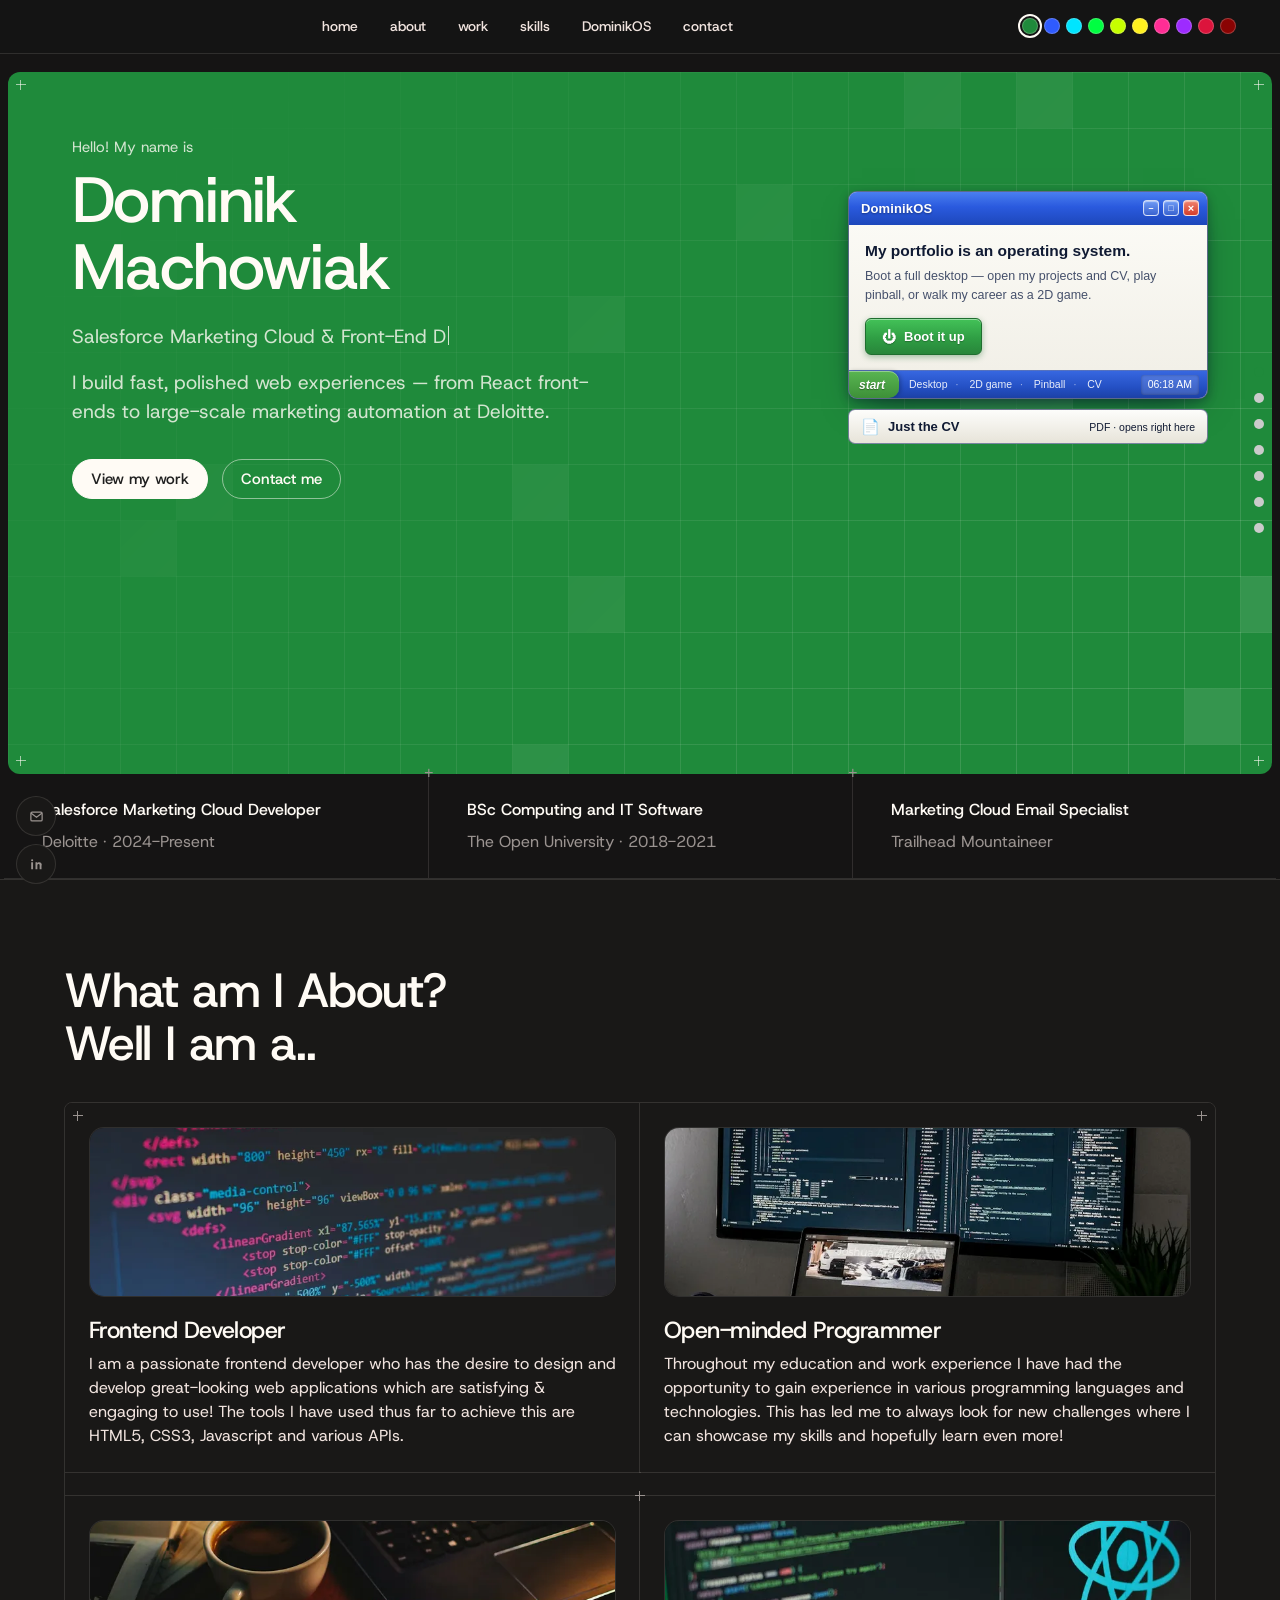
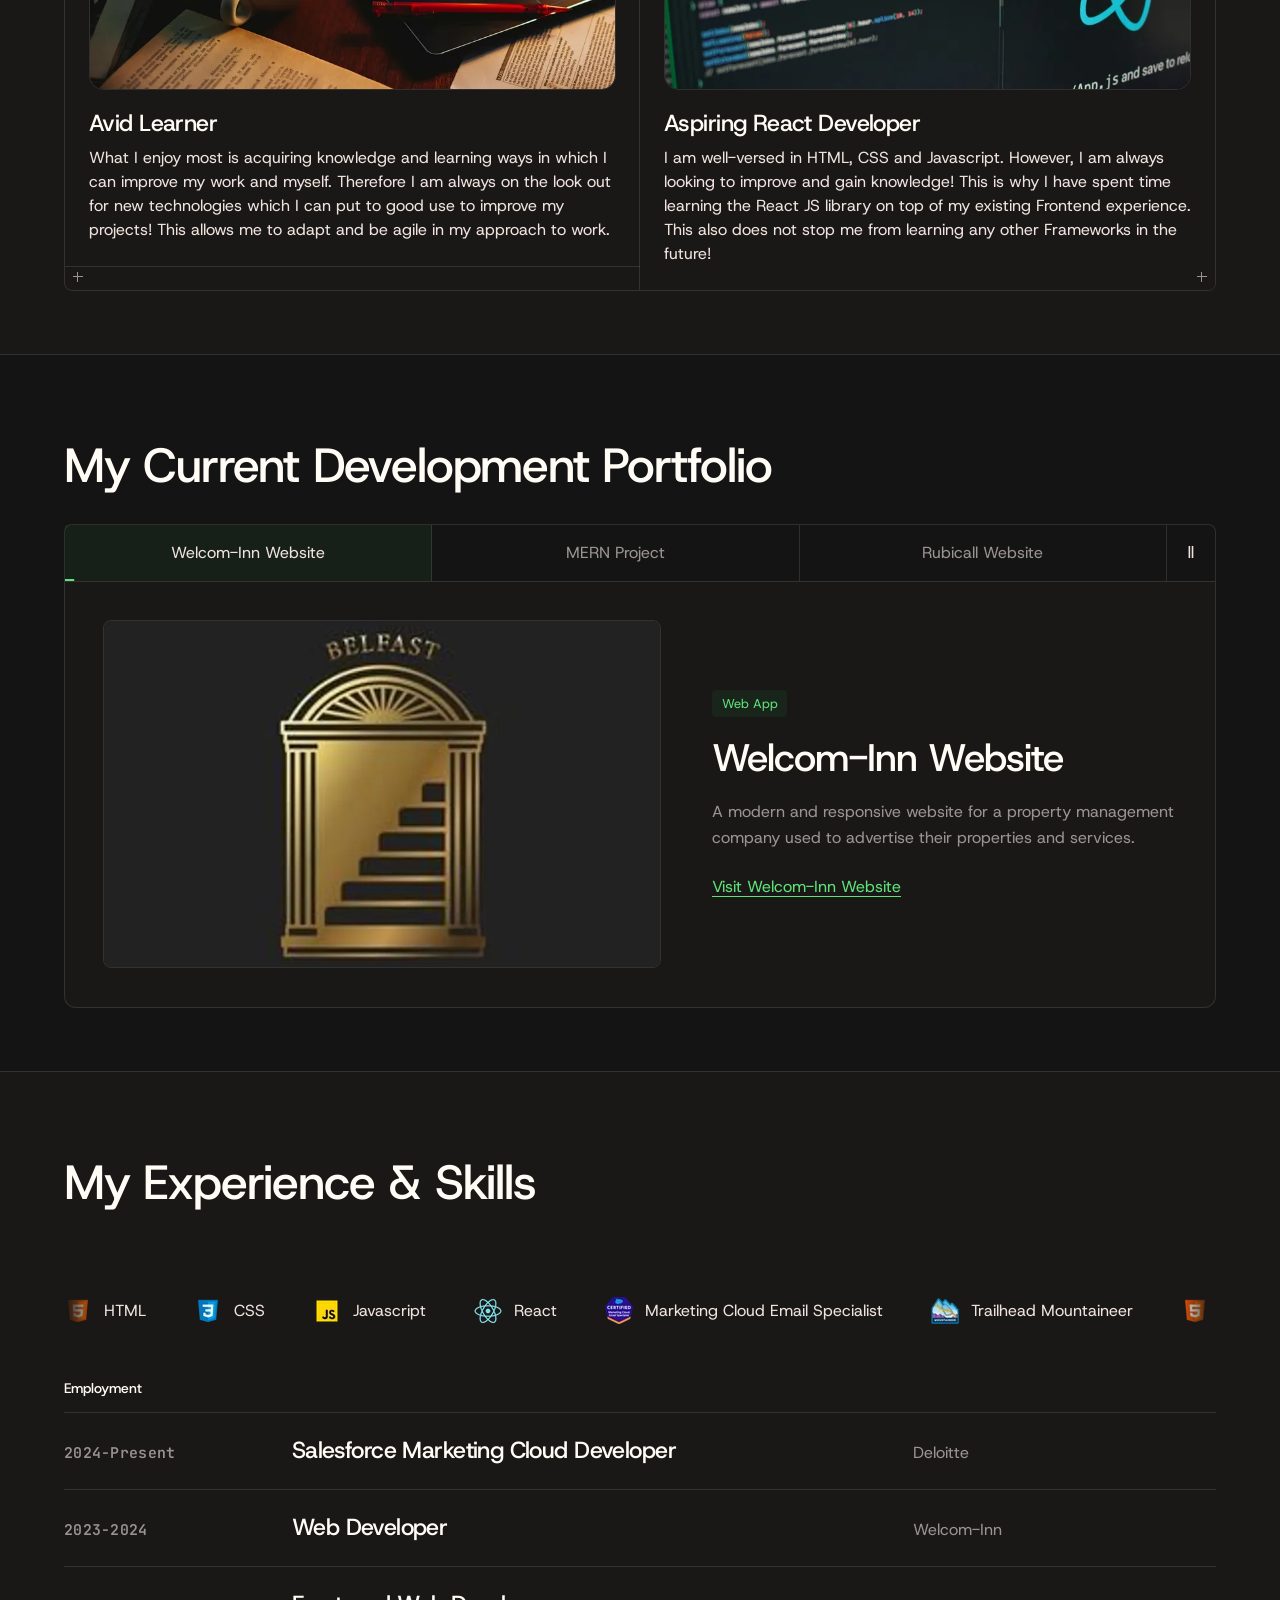
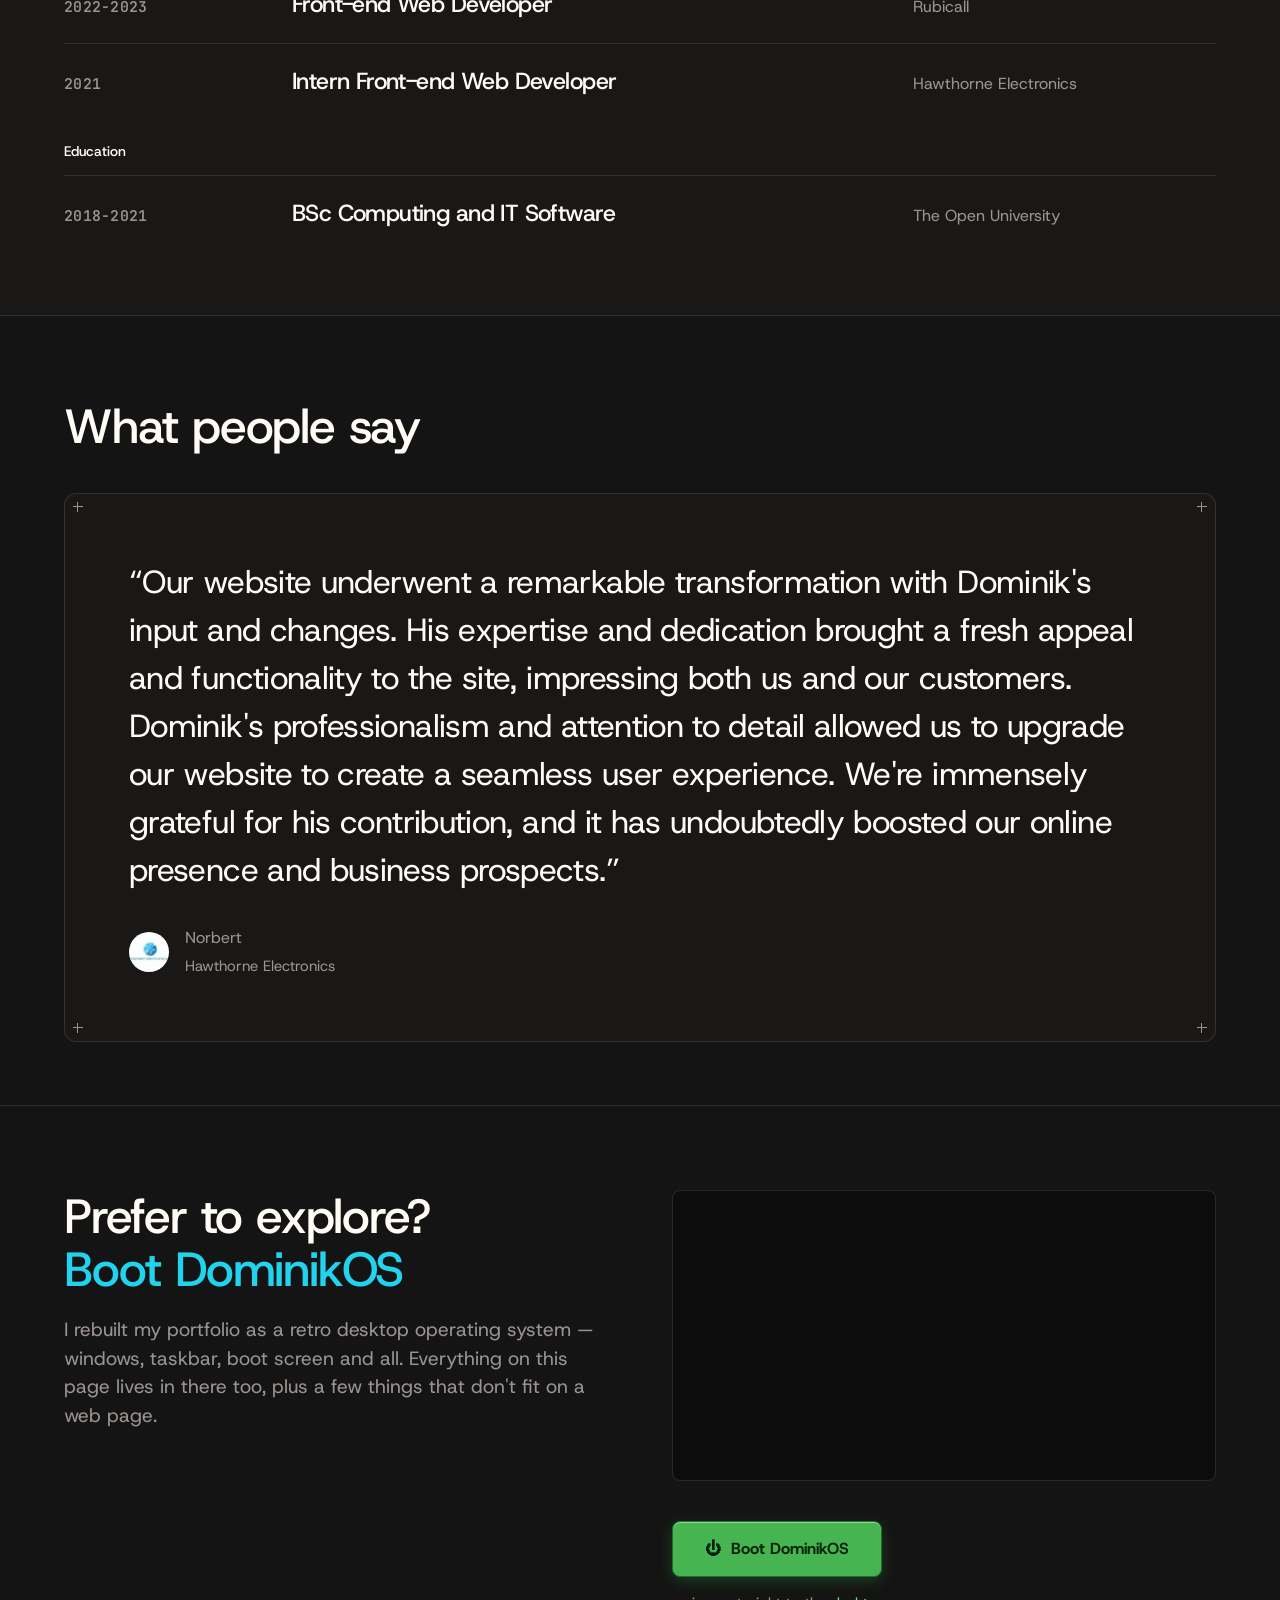
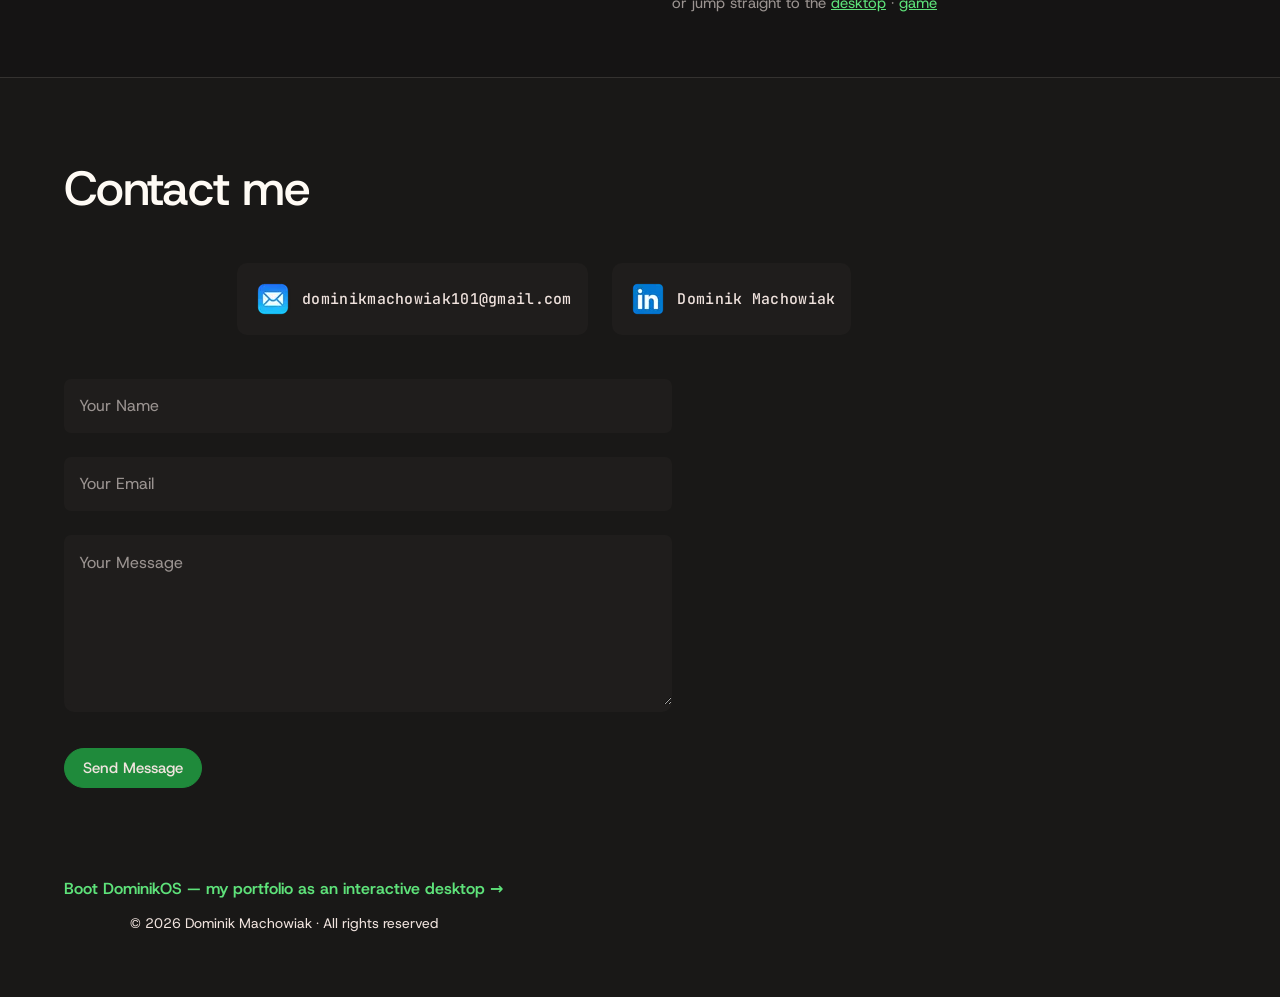
==== commit 4ca341f1: "Deploy 2026-11-14 20:56" ====
--- a/index.html
+++ b/index.html
@@ -4,7 +4,7 @@
         const accent = localStorage.getItem('portfolio-accent');
         if (accent && /^[a-z]+$/.test(accent)) document.documentElement.dataset.accent = accent;
       } catch {}
-    </script><link rel="stylesheet" href="/_astro/index.41Xxx2_v.css">
+    </script><link rel="stylesheet" href="/_astro/index.C3MLoRYC.css">
 <style>@font-face{font-family:Host Grotesk Variable;font-style:normal;font-display:swap;font-weight:300 800;src:url(/_astro/host-grotesk-latin-ext-wght-normal.B8jkyusk.woff2) format("woff2-variations");unicode-range:U+0100-02BA,U+02BD-02C5,U+02C7-02CC,U+02CE-02D7,U+02DD-02FF,U+0304,U+0308,U+0329,U+1D00-1DBF,U+1E00-1E9F,U+1EF2-1EFF,U+2020,U+20A0-20AB,U+20AD-20C0,U+2113,U+2C60-2C7F,U+A720-A7FF}@font-face{font-family:Host Grotesk Variable;font-style:normal;font-display:swap;font-weight:300 800;src:url(/_astro/host-grotesk-latin-wght-normal.CBa0fl4q.woff2) format("woff2-variations");unicode-range:U+0000-00FF,U+0131,U+0152-0153,U+02BB-02BC,U+02C6,U+02DA,U+02DC,U+0304,U+0308,U+0329,U+2000-206F,U+20AC,U+2122,U+2191,U+2193,U+2212,U+2215,U+FEFF,U+FFFD}
 </style></head> <body>  <nav class="navbar" aria-label="Main" data-astro-cid-5blmo7yk> <a class="navbar-title" href="#home" tabindex="-1" aria-hidden="true" data-astro-cid-5blmo7yk>Dominik Machowiak</a> <ul class="navbar-links" data-astro-cid-5blmo7yk> <li data-astro-cid-5blmo7yk> <a href="#home" data-astro-cid-5blmo7yk> <span data-copy-version="current" data-astro-cid-5blmo7yk>home</span> </a> </li><li data-astro-cid-5blmo7yk> <a href="#about" data-astro-cid-5blmo7yk> <span data-copy-version="current" data-astro-cid-5blmo7yk>about</span> </a> </li><li data-astro-cid-5blmo7yk> <a href="#work" data-astro-cid-5blmo7yk> <span data-copy-version="current" data-astro-cid-5blmo7yk>work</span> </a> </li><li data-astro-cid-5blmo7yk> <a href="#skills" data-astro-cid-5blmo7yk> <span data-copy-version="current" data-astro-cid-5blmo7yk>skills</span> </a> </li><li data-astro-cid-5blmo7yk> <a href="#dominikos" data-astro-cid-5blmo7yk> <span data-copy-version="current" data-astro-cid-5blmo7yk>DominikOS</span> </a> </li><li data-astro-cid-5blmo7yk> <a href="#contact" data-astro-cid-5blmo7yk> <span data-copy-version="current" data-astro-cid-5blmo7yk>contact</span> </a> </li> </ul> <div class="accent-picker" role="group" aria-label="Accent colour" data-astro-cid-5blmo7yk> <button type="button" data-accent-pick="boot" aria-label="Start green" title="Start green" aria-pressed="false" style="--swatch:#1f8a3b" data-astro-cid-5blmo7yk></button><button type="button" data-accent-pick="blue" aria-label="Electric blue" title="Electric blue" aria-pressed="false" style="--swatch:#2f5bff" data-astro-cid-5blmo7yk></button><button type="button" data-accent-pick="cyan" aria-label="Neon cyan" title="Neon cyan" aria-pressed="false" style="--swatch:#00e5ff" data-astro-cid-5blmo7yk></button><button type="button" data-accent-pick="matrix" aria-label="Hacker green" title="Hacker green" aria-pressed="false" style="--swatch:#00ff41" data-astro-cid-5blmo7yk></button><button type="button" data-accent-pick="lime" aria-label="Neon lime" title="Neon lime" aria-pressed="false" style="--swatch:#c6ff00" data-astro-cid-5blmo7yk></button><button type="button" data-accent-pick="yellow" aria-label="Neon yellow" title="Neon yellow" aria-pressed="false" style="--swatch:#fff01f" data-astro-cid-5blmo7yk></button><button type="button" data-accent-pick="pink" aria-label="Hot pink" title="Hot pink" aria-pressed="false" style="--swatch:#ff2d95" data-astro-cid-5blmo7yk></button><button type="button" data-accent-pick="purple" aria-label="Neon purple" title="Neon purple" aria-pressed="false" style="--swatch:#9d2bff" data-astro-cid-5blmo7yk></button><button type="button" data-accent-pick="crimson" aria-label="Crimson" title="Crimson" aria-pressed="false" style="--swatch:#dc143c" data-astro-cid-5blmo7yk></button><button type="button" data-accent-pick="blood" aria-label="Blood red" title="Blood red" aria-pressed="false" style="--swatch:#8a0303" data-astro-cid-5blmo7yk></button> </div> <button class="navbar-toggle" type="button" aria-expanded="false" aria-controls="mobile-menu" data-nav-toggle data-astro-cid-5blmo7yk> <span class="sr-only" data-astro-cid-5blmo7yk>Open menu</span> <svg width="20" height="20" viewBox="0 0 24 24" fill="none" aria-hidden="true" data-astro-cid-5blmo7yk> <path d="M4 7h16M4 12h16M4 17h10" stroke="currentColor" stroke-width="2" stroke-linecap="round" data-astro-cid-5blmo7yk></path> </svg> </button> <div class="navbar-panel" id="mobile-menu" hidden data-nav-panel data-astro-cid-5blmo7yk> <button class="navbar-close" type="button" data-nav-close data-astro-cid-5blmo7yk> <span class="sr-only" data-astro-cid-5blmo7yk>Close menu</span> <svg width="26" height="26" viewBox="0 0 24 24" fill="none" aria-hidden="true" data-astro-cid-5blmo7yk> <path d="M6 6l12 12M18 6L6 18" stroke="currentColor" stroke-width="2" stroke-linecap="round" data-astro-cid-5blmo7yk></path> </svg> </button> <ul data-astro-cid-5blmo7yk> <li data-astro-cid-5blmo7yk> <a href="#home" data-nav-link data-astro-cid-5blmo7yk> <span data-copy-version="current" data-astro-cid-5blmo7yk>home</span> </a> </li><li data-astro-cid-5blmo7yk> <a href="#about" data-nav-link data-astro-cid-5blmo7yk> <span data-copy-version="current" data-astro-cid-5blmo7yk>about</span> </a> </li><li data-astro-cid-5blmo7yk> <a href="#work" data-nav-link data-astro-cid-5blmo7yk> <span data-copy-version="current" data-astro-cid-5blmo7yk>work</span> </a> </li><li data-astro-cid-5blmo7yk> <a href="#skills" data-nav-link data-astro-cid-5blmo7yk> <span data-copy-version="current" data-astro-cid-5blmo7yk>skills</span> </a> </li><li data-astro-cid-5blmo7yk> <a href="#dominikos" data-nav-link data-astro-cid-5blmo7yk> <span data-copy-version="current" data-astro-cid-5blmo7yk>DominikOS</span> </a> </li><li data-astro-cid-5blmo7yk> <a href="#contact" data-nav-link data-astro-cid-5blmo7yk> <span data-copy-version="current" data-astro-cid-5blmo7yk>contact</span> </a> </li> </ul> </div> </nav>  <script>
   (() => {
@@ -26,7 +26,7 @@
 </script> <main> <header id="home" class="section bg-dark hero" data-astro-cid-shwxrd6l> <div class="hero-circles hero-circles-left" aria-hidden="true" data-astro-cid-shwxrd6l> <div class="circle" data-astro-cid-shwxrd6l> <img src="/_astro/html.PqILu1lY_RP3g8.webp" alt loading="eager" data-astro-cid-shwxrd6l="true" decoding="async" fetchpriority="auto" width="120" height="120"> </div><div class="circle" data-astro-cid-shwxrd6l> <img src="/_astro/javascript.Db3Wfev6_Z4UIY7.webp" alt loading="eager" data-astro-cid-shwxrd6l="true" decoding="async" fetchpriority="auto" width="120" height="120"> </div><div class="circle" data-astro-cid-shwxrd6l> <img src="/_astro/css.D5KBgePu_2uhsbn.webp" alt loading="eager" data-astro-cid-shwxrd6l="true" decoding="async" fetchpriority="auto" width="120" height="120"> </div> </div> <div class="hero-grid" aria-hidden="true" data-astro-cid-shwxrd6l></div> <div class="panel-corners" aria-hidden="true" data-astro-cid-shwxrd6l><i data-astro-cid-shwxrd6l></i><i data-astro-cid-shwxrd6l></i><i data-astro-cid-shwxrd6l></i><i data-astro-cid-shwxrd6l></i></div> <div class="hero-info" data-astro-cid-shwxrd6l> <p class="hero-greeting" data-astro-cid-shwxrd6l> <span data-copy-version="current">Hello! My name is</span> </p> <h1 class="hero-h1" data-astro-cid-shwxrd6l> <span class="hero-name" data-astro-cid-shwxrd6l>Dominik Machowiak</span> <span class="hero-role" data-astro-cid-shwxrd6l> <span data-copy-version="current">Salesforce Marketing Cloud &amp; Front-End Developer</span> </span> </h1> <p class="hero-sub" data-astro-cid-shwxrd6l> <span data-copy-version="current">I build fast, polished web experiences — from React front-ends to large-scale marketing automation at Deloitte.</span> </p> <div class="hero-ctas" data-astro-cid-shwxrd6l> <a class="hero-btn hero-btn-primary" href="#work" data-astro-cid-shwxrd6l> <span data-copy-version="current">View my work</span> </a> <a class="hero-btn" href="#contact" data-astro-cid-shwxrd6l> <span data-copy-version="current">Contact me</span> </a> </div> <div class="osl-wrap" data-astro-cid-32yts7bh> <a class="os-launch" href="/os/?boot=chooser" aria-label="Boot DominikOS — explore my portfolio as an interactive desktop, with a 2D game, pinball and my CV inside" data-os-launch data-astro-cid-32yts7bh> <span class="osl-titlebar" data-astro-cid-32yts7bh> <span class="osl-title" data-astro-cid-32yts7bh>DominikOS</span> <span class="osl-buttons" aria-hidden="true" data-astro-cid-32yts7bh> <span class="osl-btn osl-btn-min" data-astro-cid-32yts7bh></span> <span class="osl-btn osl-btn-max" data-astro-cid-32yts7bh></span> <span class="osl-btn osl-btn-close" data-astro-cid-32yts7bh></span> </span> </span> <span class="osl-body" data-astro-cid-32yts7bh> <span class="osl-headline" data-astro-cid-32yts7bh> <span data-copy-version="current">My portfolio is an operating system.</span> </span> <span class="osl-sub" data-astro-cid-32yts7bh> <span data-copy-version="current">Boot a full desktop — open my projects and CV, play pinball, or walk my career as a 2D game.</span> </span> <span class="osl-boot" data-astro-cid-32yts7bh> <span class="osl-power" aria-hidden="true" data-astro-cid-32yts7bh>&#x23FB;</span> <span data-copy-version="current">Boot it up</span> </span> </span> <span class="osl-taskbar" aria-hidden="true" data-astro-cid-32yts7bh> <span class="osl-start" data-astro-cid-32yts7bh>start</span> <span class="osl-apps" data-astro-cid-32yts7bh> <span data-astro-cid-32yts7bh> <span data-copy-version="current">Desktop</span> </span><span data-astro-cid-32yts7bh> <span data-copy-version="current">2D game</span> </span><span data-astro-cid-32yts7bh> <span data-copy-version="current">Pinball</span> </span><span data-astro-cid-32yts7bh> <span data-copy-version="current">CV</span> </span> </span> <span class="osl-clock" data-osl-clock data-astro-cid-32yts7bh>--:--</span> </span> </a> <!-- Straight to the CV: opens the PDF in place, no boot, no navigation. Sits outside the
        card's <a> because interactive content can't legally nest inside a link. --> <button class="osl-cv" type="button" data-cv-open aria-haspopup="dialog" data-astro-cid-32yts7bh> <span class="osl-cv__icon" aria-hidden="true" data-astro-cid-32yts7bh>📄</span> <span class="osl-cv__label" data-astro-cid-32yts7bh>Just the CV</span> <span class="osl-cv__hint" data-astro-cid-32yts7bh>PDF · opens right here</span> </button> </div> <dialog class="cv-dlg" data-cv-dlg aria-labelledby="cv-dlg-title" data-astro-cid-32yts7bh> <div class="cv-dlg__win" data-astro-cid-32yts7bh> <div class="cv-dlg__bar" data-astro-cid-32yts7bh> <span class="cv-dlg__title" id="cv-dlg-title" data-astro-cid-32yts7bh>Dominik Machowiak — CV</span> <a class="cv-dlg__btn" href="/os/assets/cv.pdf" download="Dominik-Machowiak-CV.pdf" data-astro-cid-32yts7bh>Download</a> <a class="cv-dlg__btn cv-dlg__btn--ghost" href="/os/assets/cv.pdf" target="_blank" rel="noopener" data-astro-cid-32yts7bh>Open in new tab &#x2197;</a> <button class="cv-dlg__x" type="button" data-cv-close aria-label="Close the CV" data-astro-cid-32yts7bh>&#x2715;</button> </div> <!-- <object> renders the PDF inline on desktop; the fallback covers mobile browsers,
          which refuse inline PDFs and would otherwise show an empty frame. --> <object class="cv-dlg__frame" data="/os/assets/cv.pdf" type="application/pdf" title="Dominik Machowiak - CV" data-astro-cid-32yts7bh> <div class="cv-dlg__fallback" data-astro-cid-32yts7bh> <p data-astro-cid-32yts7bh>Your browser won't display PDFs inline.</p> <a class="cv-dlg__btn cv-dlg__btn--big" href="/os/assets/cv.pdf" target="_blank" rel="noopener" data-astro-cid-32yts7bh>Open the CV &#x2197;</a> <a class="cv-dlg__btn cv-dlg__btn--ghost" href="/os/assets/cv.pdf" download="Dominik-Machowiak-CV.pdf" data-astro-cid-32yts7bh>Download instead</a> </div> </object> </div> </dialog> <script type="module">const n=document.querySelector("[data-os-launch]"),r=document.querySelector("[data-osl-clock]");if(r){const e=()=>{r.textContent=new Date().toLocaleTimeString([],{hour:"2-digit",minute:"2-digit"})};e(),setInterval(e,3e4)}if(n){let e=!1;const o=()=>{if(e)return;e=!0;const c=document.createElement("link");c.rel="prefetch",c.href="/os/",document.head.appendChild(c)};n.addEventListener("pointerenter",o,{once:!0}),n.addEventListener("focus",o,{once:!0})}const d=document.querySelector("[data-cv-open]"),t=document.querySelector("[data-cv-dlg]"),a=document.querySelector("[data-cv-close]");d&&t&&(d.addEventListener("click",()=>t.showModal()),a?.addEventListener("click",()=>t.close()),t.addEventListener("click",e=>{e.target===t&&t.close()}));</script>  </div> <div class="hero-circles hero-circles-right" aria-hidden="true" data-astro-cid-shwxrd6l> <div class="circle" data-astro-cid-shwxrd6l> <img src="/_astro/python.Dmg8y7vF_i2aKb.webp" alt loading="eager" data-astro-cid-shwxrd6l="true" decoding="async" fetchpriority="auto" width="120" height="120"> </div><div class="circle" data-astro-cid-shwxrd6l> <img src="/_astro/csharp.COLDLYDH_Z1rX8S2.webp" alt loading="eager" data-astro-cid-shwxrd6l="true" decoding="async" fetchpriority="auto" width="120" height="120"> </div><div class="circle" data-astro-cid-shwxrd6l> <img src="/_astro/react.CdjkVGwu_Z1yIG9H.webp" alt loading="eager" data-astro-cid-shwxrd6l="true" decoding="async" fetchpriority="auto" width="120" height="120"> </div> </div> </header> <div class="hero-facts" data-astro-cid-shwxrd6l> <div class="hero-fact" data-astro-cid-shwxrd6l><p data-astro-cid-shwxrd6l>Salesforce Marketing Cloud Developer</p><p data-astro-cid-shwxrd6l>Deloitte · 2024-Present</p></div><div class="hero-fact" data-astro-cid-shwxrd6l><p data-astro-cid-shwxrd6l>BSc Computing and IT Software</p><p data-astro-cid-shwxrd6l>The Open University · 2018-2021</p></div> <div class="hero-fact" data-astro-cid-shwxrd6l><p data-astro-cid-shwxrd6l>Marketing Cloud Email Specialist</p><p data-astro-cid-shwxrd6l>Trailhead Mountaineer</p></div> </div>  <section id="about" class="section bg-white" aria-labelledby="about-heading" data-astro-cid-gqmbxsao> <h2 id="about-heading" class="head-text" data-astro-cid-gqmbxsao> <span class="copy-heading" data-copy-version="current" data-astro-cid-gqmbxsao>
-What am I <span data-astro-cid-gqmbxsao>About?</span><br data-astro-cid-gqmbxsao>Well I am <span data-astro-cid-gqmbxsao>a..</span> </span> </h2> <div class="profiles" data-copy-version="current" data-astro-cid-gqmbxsao> <div class="panel-corners" aria-hidden="true" data-astro-cid-gqmbxsao><i data-astro-cid-gqmbxsao></i><i data-astro-cid-gqmbxsao></i><i data-astro-cid-gqmbxsao></i><i data-astro-cid-gqmbxsao></i><i class="grid-junction" data-astro-cid-gqmbxsao></i></div> <article class="profile reveal" data-astro-cid-gqmbxsao> <img src="/_astro/about-frontend.DRhevYEk_Z24uMhj.svg" alt loading="lazy" decoding="async" data-astro-cid-gqmbxsao="true" fetchpriority="auto" width="512" height="362"> <h3 class="bold-text" data-astro-cid-gqmbxsao>Frontend Developer</h3> <p class="p-text" data-astro-cid-gqmbxsao>I am a passionate frontend developer who has the desire to design and develop great-looking web applications which are satisfying &amp; engaging to use! The tools I have used thus far to achieve this are HTML5, CSS3, Javascript and various APIs.</p> </article><article class="profile reveal" data-astro-cid-gqmbxsao> <img src="/_astro/about-programmer.BM9rDqfo_1GBQgm.webp" alt loading="lazy" decoding="async" data-astro-cid-gqmbxsao="true" fetchpriority="auto" width="512" height="384"> <h3 class="bold-text" data-astro-cid-gqmbxsao>Open-minded Programmer</h3> <p class="p-text" data-astro-cid-gqmbxsao>Throughout my education and work experience I have had the opportunity to gain experience in various programming languages and technologies. This has led me to always look for new challenges where I can showcase my skills and hopefully learn even more!</p> </article><article class="profile reveal" data-astro-cid-gqmbxsao> <img src="/_astro/about-learner.BwpAPJaT_ZetmdU.webp" alt loading="lazy" decoding="async" data-astro-cid-gqmbxsao="true" fetchpriority="auto" width="512" height="342"> <h3 class="bold-text" data-astro-cid-gqmbxsao>Avid Learner</h3> <p class="p-text" data-astro-cid-gqmbxsao>What I enjoy most is acquiring knowledge and learning ways in which I can improve my work and myself. Therefore I am always on the look out for new technologies which I can put to good use to improve my projects! This allows me to adapt and be agile in my approach to work.</p> </article><article class="profile reveal" data-astro-cid-gqmbxsao> <img src="/_astro/about-react.BtWv4f-T_A9U1m.svg" alt loading="lazy" decoding="async" data-astro-cid-gqmbxsao="true" fetchpriority="auto" width="512" height="285"> <h3 class="bold-text" data-astro-cid-gqmbxsao>Aspiring React Developer</h3> <p class="p-text" data-astro-cid-gqmbxsao>I am well-versed in HTML, CSS and Javascript. However, I am always looking to improve and gain knowledge! This is why I have spent time learning the React JS library on top of my existing Frontend experience. This also does not stop me from learning any other Frameworks in the future!</p> </article> </div> </section>  <section id="work" class="section bg-primary" aria-labelledby="work-heading"> <h2 id="work-heading" class="head-text"> <span class="copy-heading" data-copy-version="current">My Current Development <span>Portfolio</span></span> </h2> <div class="project-showcase"> <div class="project-controls" hidden> <div class="project-tabs" role="tablist" aria-labelledby="work-heading"> <button type="button" role="tab" id="project-tab-0" aria-controls="project-panel-0" aria-selected="true" tabindex="0"> Welcom-Inn Website<span class="tab-progress" aria-hidden="true"></span> </button><button type="button" role="tab" id="project-tab-1" aria-controls="project-panel-1" aria-selected="false" tabindex="-1"> MERN Project<span class="tab-progress" aria-hidden="true"></span> </button><button type="button" role="tab" id="project-tab-2" aria-controls="project-panel-2" aria-selected="false" tabindex="-1"> Rubicall Website<span class="tab-progress" aria-hidden="true"></span> </button> </div> <button class="project-pause" type="button" aria-label="Pause automatic project rotation" aria-pressed="false"><span aria-hidden="true">Ⅱ</span></button> </div> <article class="project-panel" id="project-panel-0" aria-labelledby="project-title-0"> <img src="/_astro/work-welcom-inn.DXlHoJwu_Z2frIt6.webp" alt="Screenshot of Welcom-Inn Website" loading="lazy" decoding="async" fetchpriority="auto" width="960" height="963"> <div class="project-details"> <div class="project-tags"><span>Web App</span></div> <h3 id="project-title-0">Welcom-Inn Website</h3> <p>A modern and responsive website for a property management company used to advertise their properties and services.</p> <a href="https://welcom-inn.co.uk/" target="_blank" rel="noreferrer noopener">Visit Welcom-Inn Website</a> </div> </article><article class="project-panel" id="project-panel-1" aria-labelledby="project-title-1"> <img src="/_astro/work-mern.CprO6JdE_tLSGH.webp" alt="Screenshot of MERN Project" loading="lazy" decoding="async" fetchpriority="auto" width="960" height="948"> <div class="project-details"> <div class="project-tags"><span>React JS</span><span>Web App</span></div> <h3 id="project-title-1">MERN Project</h3> <p>A project using the full force of the MERN stack, currently in progress!</p>  </div> </article><article class="project-panel" id="project-panel-2" aria-labelledby="project-title-2"> <img src="/_astro/work-rubicall.E7CAMo_7_Z1WOFOn.webp" alt="Screenshot of Rubicall Website" loading="lazy" decoding="async" fetchpriority="auto" width="960" height="960"> <div class="project-details"> <div class="project-tags"><span>Web App</span></div> <h3 id="project-title-2">Rubicall Website</h3> <p>A modern and responsive website designed &amp; developed for a cleaning company to advertise their cleaning services.</p> <a href="https://www.rubicall.co.uk/" target="_blank" rel="noreferrer noopener">Visit Rubicall Website</a> </div> </article> </div> </section> <section id="skills" class="section bg-white" aria-labelledby="skills-heading" data-astro-cid-dbz4fmle> <h2 id="skills-heading" class="head-text" data-astro-cid-dbz4fmle> <span class="copy-heading" data-copy-version="current" data-astro-cid-dbz4fmle>My Experience &amp; <span data-astro-cid-dbz4fmle>Skills</span></span> </h2> <div class="skills-container" data-copy-version="current" data-astro-cid-dbz4fmle> <div class="skill-strip is-static" tabindex="0" aria-label="Skills" data-astro-cid-dbz4fmle> <div class="skill-track" data-astro-cid-dbz4fmle> <ul class="skill-run" data-astro-cid-dbz4fmle> <li data-astro-cid-dbz4fmle><img src="/_astro/skill-html.khpng2Vf_1NBP6y.webp" alt loading="lazy" data-astro-cid-dbz4fmle="true" decoding="async" fetchpriority="auto" width="28" height="28"><span data-astro-cid-dbz4fmle>HTML</span></li><li data-astro-cid-dbz4fmle><img src="/_astro/skill-css.D4dSQ63f_2vcwWc.webp" alt loading="lazy" data-astro-cid-dbz4fmle="true" decoding="async" fetchpriority="auto" width="28" height="28"><span data-astro-cid-dbz4fmle>CSS</span></li><li data-astro-cid-dbz4fmle><img src="/_astro/skill-javascript.Bh7ioiOO_1us58.webp" alt loading="lazy" data-astro-cid-dbz4fmle="true" decoding="async" fetchpriority="auto" width="28" height="28"><span data-astro-cid-dbz4fmle>Javascript</span></li><li data-astro-cid-dbz4fmle><img src="/_astro/skill-react.DfeFc1BB_Z1rYBaq.webp" alt loading="lazy" data-astro-cid-dbz4fmle="true" decoding="async" fetchpriority="auto" width="28" height="28"><span data-astro-cid-dbz4fmle>React</span></li><li data-astro-cid-dbz4fmle><img src="/_astro/skill-mc-email-specialist.TQK3BDwv_bBiWx.webp" alt loading="lazy" data-astro-cid-dbz4fmle="true" decoding="async" fetchpriority="auto" width="28" height="28"><span data-astro-cid-dbz4fmle>Marketing Cloud Email Specialist</span></li><li data-astro-cid-dbz4fmle><img src="/_astro/skill-trailhead-mountaineer.BfQfgUFM_N1JzG.webp" alt loading="lazy" data-astro-cid-dbz4fmle="true" decoding="async" fetchpriority="auto" width="28" height="28"><span data-astro-cid-dbz4fmle>Trailhead Mountaineer</span></li> </ul><ul class="skill-run" aria-hidden="true" data-astro-cid-dbz4fmle> <li data-astro-cid-dbz4fmle><img src="/_astro/skill-html.khpng2Vf_1NBP6y.webp" alt loading="lazy" data-astro-cid-dbz4fmle="true" decoding="async" fetchpriority="auto" width="28" height="28"><span data-astro-cid-dbz4fmle>HTML</span></li><li data-astro-cid-dbz4fmle><img src="/_astro/skill-css.D4dSQ63f_2vcwWc.webp" alt loading="lazy" data-astro-cid-dbz4fmle="true" decoding="async" fetchpriority="auto" width="28" height="28"><span data-astro-cid-dbz4fmle>CSS</span></li><li data-astro-cid-dbz4fmle><img src="/_astro/skill-javascript.Bh7ioiOO_1us58.webp" alt loading="lazy" data-astro-cid-dbz4fmle="true" decoding="async" fetchpriority="auto" width="28" height="28"><span data-astro-cid-dbz4fmle>Javascript</span></li><li data-astro-cid-dbz4fmle><img src="/_astro/skill-react.DfeFc1BB_Z1rYBaq.webp" alt loading="lazy" data-astro-cid-dbz4fmle="true" decoding="async" fetchpriority="auto" width="28" height="28"><span data-astro-cid-dbz4fmle>React</span></li><li data-astro-cid-dbz4fmle><img src="/_astro/skill-mc-email-specialist.TQK3BDwv_bBiWx.webp" alt loading="lazy" data-astro-cid-dbz4fmle="true" decoding="async" fetchpriority="auto" width="28" height="28"><span data-astro-cid-dbz4fmle>Marketing Cloud Email Specialist</span></li><li data-astro-cid-dbz4fmle><img src="/_astro/skill-trailhead-mountaineer.BfQfgUFM_N1JzG.webp" alt loading="lazy" data-astro-cid-dbz4fmle="true" decoding="async" fetchpriority="auto" width="28" height="28"><span data-astro-cid-dbz4fmle>Trailhead Mountaineer</span></li> </ul> </div> </div> <div class="exp-col" data-astro-cid-dbz4fmle> <div class="exp-group reveal" data-astro-cid-dbz4fmle> <p class="exp-type bold-text" data-astro-cid-dbz4fmle>Employment</p> <ul class="exp-works" data-astro-cid-dbz4fmle> <li class="exp-work" tabindex="0" aria-describedby="tip-current-employment-0" data-astro-cid-dbz4fmle> <h3 class="bold-text" data-astro-cid-dbz4fmle>Salesforce Marketing Cloud Developer</h3> <p class="p-text exp-year" data-astro-cid-dbz4fmle>2024-Present</p> <p class="p-text" data-astro-cid-dbz4fmle>Deloitte</p> <span class="exp-tooltip" role="tooltip" id="tip-current-employment-0" data-astro-cid-dbz4fmle>• Led a Marketing Automation project for a polish automotive client, provided technical consultation, developed &amp; deployed scalable solutions using Marketing Technologies. • Worked on a marketing transformation for multiple car brands including approximately 300 email/sms messages in email studio using HTML, CSS, Javascript and AMPScript.</span> </li><li class="exp-work" tabindex="0" aria-describedby="tip-current-employment-1" data-astro-cid-dbz4fmle> <h3 class="bold-text" data-astro-cid-dbz4fmle>Web Developer</h3> <p class="p-text exp-year" data-astro-cid-dbz4fmle>2023-2024</p> <p class="p-text" data-astro-cid-dbz4fmle>Welcom-Inn</p> <span class="exp-tooltip" role="tooltip" id="tip-current-employment-1" data-astro-cid-dbz4fmle>Designed &amp; developed a website for a property management company using HTML CSS &amp; Javascript. Website is currently being used to advertise Welcom-Inns properties and services.</span> </li><li class="exp-work" tabindex="0" aria-describedby="tip-current-employment-2" data-astro-cid-dbz4fmle> <h3 class="bold-text" data-astro-cid-dbz4fmle>Front-end Web Developer</h3> <p class="p-text exp-year" data-astro-cid-dbz4fmle>2022-2023</p> <p class="p-text" data-astro-cid-dbz4fmle>Rubicall</p> <span class="exp-tooltip" role="tooltip" id="tip-current-employment-2" data-astro-cid-dbz4fmle>Designed &amp; developed a website for a cleaning company using HTML CSS &amp; Javascript. I later returned for additional work for the company to expand the website as they moved into the Airbnb business.</span> </li><li class="exp-work" tabindex="0" aria-describedby="tip-current-employment-3" data-astro-cid-dbz4fmle> <h3 class="bold-text" data-astro-cid-dbz4fmle>Intern Front-end Web Developer</h3> <p class="p-text exp-year" data-astro-cid-dbz4fmle>2021</p> <p class="p-text" data-astro-cid-dbz4fmle>Hawthorne Electronics</p> <span class="exp-tooltip" role="tooltip" id="tip-current-employment-3" data-astro-cid-dbz4fmle>Worked as a volunteer front end web developer for a small electronics company. Responsible for making changes to individual web pages in order to enhance the feel &amp; functionality of the website.</span> </li> </ul> </div><div class="exp-group reveal" data-astro-cid-dbz4fmle> <p class="exp-type bold-text" data-astro-cid-dbz4fmle>Education</p> <ul class="exp-works" data-astro-cid-dbz4fmle> <li class="exp-work" tabindex="0" aria-describedby="tip-current-education-0" data-astro-cid-dbz4fmle> <h3 class="bold-text" data-astro-cid-dbz4fmle>BSc Computing and IT Software</h3> <p class="p-text exp-year" data-astro-cid-dbz4fmle>2018-2021</p> <p class="p-text" data-astro-cid-dbz4fmle>The Open University</p> <span class="exp-tooltip" role="tooltip" id="tip-current-education-0" data-astro-cid-dbz4fmle>Studied a bachelors degree in Computing and IT software at The Open University.</span> </li> </ul> </div> </div> </div> </section>  <section id="testimonial" class="section bg-primary" aria-labelledby="testimonial-heading" data-astro-cid-xgec5lpf><h2 id="testimonial-heading" class="head-text" data-astro-cid-xgec5lpf><span class="copy-heading" data-copy-version="current" data-astro-cid-xgec5lpf>What people <span data-astro-cid-xgec5lpf>say</span></span></h2><div class="t-stage" data-astro-cid-xgec5lpf><figure class="quote-panel" data-astro-cid-xgec5lpf><div class="panel-corners" aria-hidden="true" data-astro-cid-xgec5lpf><i data-astro-cid-xgec5lpf></i><i data-astro-cid-xgec5lpf></i><i data-astro-cid-xgec5lpf></i><i data-astro-cid-xgec5lpf></i></div><blockquote data-astro-cid-xgec5lpf>“Our website underwent a remarkable transformation with Dominik&#39;s input and changes. His expertise and dedication brought a fresh appeal and functionality to the site, impressing both us and our customers. Dominik&#39;s professionalism and attention to detail allowed us to upgrade our website to create a seamless user experience. We&#39;re immensely grateful for his contribution, and it has undoubtedly boosted our online presence and business prospects.”</blockquote><figcaption data-astro-cid-xgec5lpf><img src="/_astro/testimonial-norbert.Sm7VxV_s_1un8EX.webp" alt="Portrait of Norbert" loading="lazy" data-astro-cid-xgec5lpf="true" decoding="async" fetchpriority="auto" width="40" height="40"><div data-astro-cid-xgec5lpf><span class="t-name" data-astro-cid-xgec5lpf>Norbert</span><span class="t-company" data-astro-cid-xgec5lpf>Hawthorne Electronics</span></div></figcaption></figure><figure class="sr-only" data-astro-cid-xgec5lpf><blockquote data-astro-cid-xgec5lpf>“I greatly appreciate Dominik&#39;s efforts in developing a functional website for our company. Despite my limited knowledge of websites, he guided us patiently. The website effectively showcases our rental properties and services. Dominik&#39;s expertise has improved our online presence, simplifying the exploration of our offerings for potential clients. I recommend Dominik for his skillful and patient approach to website development.”</blockquote><figcaption data-astro-cid-xgec5lpf><img src="/_astro/work-welcom-inn.DXlHoJwu_Z2kVyyH.webp" alt="Portrait of Agnieszka" loading="lazy" data-astro-cid-xgec5lpf="true" decoding="async" fetchpriority="auto" width="40" height="40"><div data-astro-cid-xgec5lpf><span class="t-name" data-astro-cid-xgec5lpf>Agnieszka</span><span class="t-company" data-astro-cid-xgec5lpf>Welcom-Inn</span></div></figcaption></figure><figure class="sr-only" data-astro-cid-xgec5lpf><blockquote data-astro-cid-xgec5lpf>“I&#39;m thrilled to share my positive experience with Dominik at Rubicall. He created a fantastic website for our cleaning business! I&#39;m not very tech-savvy, but Dominik was patient and understood our needs. The website looks great, works great on phones and computers, and our clients love it. I highly recommend Dominik for any business looking to expand their business online.”</blockquote><figcaption data-astro-cid-xgec5lpf><img src="/_astro/testimonial-barbara.Dji5GZi0_Z2dC7IU.webp" alt="Portrait of Barbara" loading="lazy" data-astro-cid-xgec5lpf="true" decoding="async" fetchpriority="auto" width="40" height="40"><div data-astro-cid-xgec5lpf><span class="t-name" data-astro-cid-xgec5lpf>Barbara</span><span class="t-company" data-astro-cid-xgec5lpf>Rubicall</span></div></figcaption></figure></div></section> <section id="dominikos" class="section bg-dark os-showcase" aria-labelledby="dominikos-heading" data-astro-cid-xsblbhua> <div class="os-intro" data-astro-cid-xsblbhua> <h2 id="dominikos-heading" class="head-text os-head" data-astro-cid-xsblbhua> <span class="copy-heading" data-copy-version="current" data-astro-cid-xsblbhua>
+What am I <span data-astro-cid-gqmbxsao>About?</span><br data-astro-cid-gqmbxsao>Well I am <span data-astro-cid-gqmbxsao>a..</span> </span> </h2> <div class="profiles" data-copy-version="current" data-astro-cid-gqmbxsao> <div class="panel-corners" aria-hidden="true" data-astro-cid-gqmbxsao><i data-astro-cid-gqmbxsao></i><i data-astro-cid-gqmbxsao></i><i data-astro-cid-gqmbxsao></i><i data-astro-cid-gqmbxsao></i><i class="grid-junction" data-astro-cid-gqmbxsao></i></div> <article class="profile reveal" data-astro-cid-gqmbxsao> <img src="/_astro/about-frontend-photo.D88o2Hmy_Z2kERJl.webp" alt loading="lazy" decoding="async" data-astro-cid-gqmbxsao="true" fetchpriority="auto" width="800" height="500"> <h3 class="bold-text" data-astro-cid-gqmbxsao>Frontend Developer</h3> <p class="p-text" data-astro-cid-gqmbxsao>I am a passionate frontend developer who has the desire to design and develop great-looking web applications which are satisfying &amp; engaging to use! The tools I have used thus far to achieve this are HTML5, CSS3, Javascript and various APIs.</p> </article><article class="profile reveal" data-astro-cid-gqmbxsao> <img src="/_astro/about-programmer-photo.B4Vh4V7X_250l0F.webp" alt loading="lazy" decoding="async" data-astro-cid-gqmbxsao="true" fetchpriority="auto" width="800" height="500"> <h3 class="bold-text" data-astro-cid-gqmbxsao>Open-minded Programmer</h3> <p class="p-text" data-astro-cid-gqmbxsao>Throughout my education and work experience I have had the opportunity to gain experience in various programming languages and technologies. This has led me to always look for new challenges where I can showcase my skills and hopefully learn even more!</p> </article><article class="profile reveal" data-astro-cid-gqmbxsao> <img src="/_astro/about-learner-photo.CzhZOZ9Y_WVeQE.webp" alt loading="lazy" decoding="async" data-astro-cid-gqmbxsao="true" fetchpriority="auto" width="800" height="500"> <h3 class="bold-text" data-astro-cid-gqmbxsao>Avid Learner</h3> <p class="p-text" data-astro-cid-gqmbxsao>What I enjoy most is acquiring knowledge and learning ways in which I can improve my work and myself. Therefore I am always on the look out for new technologies which I can put to good use to improve my projects! This allows me to adapt and be agile in my approach to work.</p> </article><article class="profile reveal" data-astro-cid-gqmbxsao> <img src="/_astro/about-react-photo.C7-kBud-_1MgvP2.webp" alt loading="lazy" decoding="async" data-astro-cid-gqmbxsao="true" fetchpriority="auto" width="800" height="500"> <h3 class="bold-text" data-astro-cid-gqmbxsao>Aspiring React Developer</h3> <p class="p-text" data-astro-cid-gqmbxsao>I am well-versed in HTML, CSS and Javascript. However, I am always looking to improve and gain knowledge! This is why I have spent time learning the React JS library on top of my existing Frontend experience. This also does not stop me from learning any other Frameworks in the future!</p> </article> </div> </section>  <section id="work" class="section bg-primary" aria-labelledby="work-heading"> <h2 id="work-heading" class="head-text"> <span class="copy-heading" data-copy-version="current">My Current Development <span>Portfolio</span></span> </h2> <div class="project-showcase"> <div class="project-controls" hidden> <div class="project-tabs" role="tablist" aria-labelledby="work-heading"> <button type="button" role="tab" id="project-tab-0" aria-controls="project-panel-0" aria-selected="true" tabindex="0"> Welcom-Inn Website<span class="tab-progress" aria-hidden="true"></span> </button><button type="button" role="tab" id="project-tab-1" aria-controls="project-panel-1" aria-selected="false" tabindex="-1"> MERN Project<span class="tab-progress" aria-hidden="true"></span> </button><button type="button" role="tab" id="project-tab-2" aria-controls="project-panel-2" aria-selected="false" tabindex="-1"> Rubicall Website<span class="tab-progress" aria-hidden="true"></span> </button> </div> <button class="project-pause" type="button" aria-label="Pause automatic project rotation" aria-pressed="false"><span aria-hidden="true">Ⅱ</span></button> </div> <article class="project-panel" id="project-panel-0" aria-labelledby="project-title-0"> <img src="/_astro/work-welcom-inn.DXlHoJwu_Z2frIt6.webp" alt="Screenshot of Welcom-Inn Website" loading="lazy" decoding="async" fetchpriority="auto" width="960" height="963"> <div class="project-details"> <div class="project-tags"><span>Web App</span></div> <h3 id="project-title-0">Welcom-Inn Website</h3> <p>A modern and responsive website for a property management company used to advertise their properties and services.</p> <a href="https://welcom-inn.co.uk/" target="_blank" rel="noreferrer noopener">Visit Welcom-Inn Website</a> </div> </article><article class="project-panel" id="project-panel-1" aria-labelledby="project-title-1"> <img src="/_astro/work-mern.CprO6JdE_tLSGH.webp" alt="Screenshot of MERN Project" loading="lazy" decoding="async" fetchpriority="auto" width="960" height="948"> <div class="project-details"> <div class="project-tags"><span>React JS</span><span>Web App</span></div> <h3 id="project-title-1">MERN Project</h3> <p>A project using the full force of the MERN stack, currently in progress!</p>  </div> </article><article class="project-panel" id="project-panel-2" aria-labelledby="project-title-2"> <img src="/_astro/work-rubicall.E7CAMo_7_Z1WOFOn.webp" alt="Screenshot of Rubicall Website" loading="lazy" decoding="async" fetchpriority="auto" width="960" height="960"> <div class="project-details"> <div class="project-tags"><span>Web App</span></div> <h3 id="project-title-2">Rubicall Website</h3> <p>A modern and responsive website designed &amp; developed for a cleaning company to advertise their cleaning services.</p> <a href="https://www.rubicall.co.uk/" target="_blank" rel="noreferrer noopener">Visit Rubicall Website</a> </div> </article> </div> </section> <section id="skills" class="section bg-white" aria-labelledby="skills-heading" data-astro-cid-dbz4fmle> <h2 id="skills-heading" class="head-text" data-astro-cid-dbz4fmle> <span class="copy-heading" data-copy-version="current" data-astro-cid-dbz4fmle>My Experience &amp; <span data-astro-cid-dbz4fmle>Skills</span></span> </h2> <div class="skills-container" data-copy-version="current" data-astro-cid-dbz4fmle> <div class="skill-strip is-static" tabindex="0" aria-label="Skills" data-astro-cid-dbz4fmle> <div class="skill-track" data-astro-cid-dbz4fmle> <ul class="skill-run" data-astro-cid-dbz4fmle> <li data-astro-cid-dbz4fmle><img src="/_astro/skill-html.khpng2Vf_1NBP6y.webp" alt loading="lazy" data-astro-cid-dbz4fmle="true" decoding="async" fetchpriority="auto" width="28" height="28"><span data-astro-cid-dbz4fmle>HTML</span></li><li data-astro-cid-dbz4fmle><img src="/_astro/skill-css.D4dSQ63f_2vcwWc.webp" alt loading="lazy" data-astro-cid-dbz4fmle="true" decoding="async" fetchpriority="auto" width="28" height="28"><span data-astro-cid-dbz4fmle>CSS</span></li><li data-astro-cid-dbz4fmle><img src="/_astro/skill-javascript.Bh7ioiOO_1us58.webp" alt loading="lazy" data-astro-cid-dbz4fmle="true" decoding="async" fetchpriority="auto" width="28" height="28"><span data-astro-cid-dbz4fmle>Javascript</span></li><li data-astro-cid-dbz4fmle><img src="/_astro/skill-react.DfeFc1BB_Z1rYBaq.webp" alt loading="lazy" data-astro-cid-dbz4fmle="true" decoding="async" fetchpriority="auto" width="28" height="28"><span data-astro-cid-dbz4fmle>React</span></li><li data-astro-cid-dbz4fmle><img src="/_astro/skill-mc-email-specialist.TQK3BDwv_bBiWx.webp" alt loading="lazy" data-astro-cid-dbz4fmle="true" decoding="async" fetchpriority="auto" width="28" height="28"><span data-astro-cid-dbz4fmle>Marketing Cloud Email Specialist</span></li><li data-astro-cid-dbz4fmle><img src="/_astro/skill-trailhead-mountaineer.BfQfgUFM_N1JzG.webp" alt loading="lazy" data-astro-cid-dbz4fmle="true" decoding="async" fetchpriority="auto" width="28" height="28"><span data-astro-cid-dbz4fmle>Trailhead Mountaineer</span></li> </ul><ul class="skill-run" aria-hidden="true" data-astro-cid-dbz4fmle> <li data-astro-cid-dbz4fmle><img src="/_astro/skill-html.khpng2Vf_1NBP6y.webp" alt loading="lazy" data-astro-cid-dbz4fmle="true" decoding="async" fetchpriority="auto" width="28" height="28"><span data-astro-cid-dbz4fmle>HTML</span></li><li data-astro-cid-dbz4fmle><img src="/_astro/skill-css.D4dSQ63f_2vcwWc.webp" alt loading="lazy" data-astro-cid-dbz4fmle="true" decoding="async" fetchpriority="auto" width="28" height="28"><span data-astro-cid-dbz4fmle>CSS</span></li><li data-astro-cid-dbz4fmle><img src="/_astro/skill-javascript.Bh7ioiOO_1us58.webp" alt loading="lazy" data-astro-cid-dbz4fmle="true" decoding="async" fetchpriority="auto" width="28" height="28"><span data-astro-cid-dbz4fmle>Javascript</span></li><li data-astro-cid-dbz4fmle><img src="/_astro/skill-react.DfeFc1BB_Z1rYBaq.webp" alt loading="lazy" data-astro-cid-dbz4fmle="true" decoding="async" fetchpriority="auto" width="28" height="28"><span data-astro-cid-dbz4fmle>React</span></li><li data-astro-cid-dbz4fmle><img src="/_astro/skill-mc-email-specialist.TQK3BDwv_bBiWx.webp" alt loading="lazy" data-astro-cid-dbz4fmle="true" decoding="async" fetchpriority="auto" width="28" height="28"><span data-astro-cid-dbz4fmle>Marketing Cloud Email Specialist</span></li><li data-astro-cid-dbz4fmle><img src="/_astro/skill-trailhead-mountaineer.BfQfgUFM_N1JzG.webp" alt loading="lazy" data-astro-cid-dbz4fmle="true" decoding="async" fetchpriority="auto" width="28" height="28"><span data-astro-cid-dbz4fmle>Trailhead Mountaineer</span></li> </ul> </div> </div> <div class="exp-col" data-astro-cid-dbz4fmle> <div class="exp-group reveal" data-astro-cid-dbz4fmle> <p class="exp-type bold-text" data-astro-cid-dbz4fmle>Employment</p> <ul class="exp-works" data-astro-cid-dbz4fmle> <li class="exp-work" tabindex="0" aria-describedby="tip-current-employment-0" data-astro-cid-dbz4fmle> <h3 class="bold-text" data-astro-cid-dbz4fmle>Salesforce Marketing Cloud Developer</h3> <p class="p-text exp-year" data-astro-cid-dbz4fmle>2024-Present</p> <p class="p-text" data-astro-cid-dbz4fmle>Deloitte</p> <span class="exp-tooltip" role="tooltip" id="tip-current-employment-0" data-astro-cid-dbz4fmle>• Led a Marketing Automation project for a polish automotive client, provided technical consultation, developed &amp; deployed scalable solutions using Marketing Technologies. • Worked on a marketing transformation for multiple car brands including approximately 300 email/sms messages in email studio using HTML, CSS, Javascript and AMPScript.</span> </li><li class="exp-work" tabindex="0" aria-describedby="tip-current-employment-1" data-astro-cid-dbz4fmle> <h3 class="bold-text" data-astro-cid-dbz4fmle>Web Developer</h3> <p class="p-text exp-year" data-astro-cid-dbz4fmle>2023-2024</p> <p class="p-text" data-astro-cid-dbz4fmle>Welcom-Inn</p> <span class="exp-tooltip" role="tooltip" id="tip-current-employment-1" data-astro-cid-dbz4fmle>Designed &amp; developed a website for a property management company using HTML CSS &amp; Javascript. Website is currently being used to advertise Welcom-Inns properties and services.</span> </li><li class="exp-work" tabindex="0" aria-describedby="tip-current-employment-2" data-astro-cid-dbz4fmle> <h3 class="bold-text" data-astro-cid-dbz4fmle>Front-end Web Developer</h3> <p class="p-text exp-year" data-astro-cid-dbz4fmle>2022-2023</p> <p class="p-text" data-astro-cid-dbz4fmle>Rubicall</p> <span class="exp-tooltip" role="tooltip" id="tip-current-employment-2" data-astro-cid-dbz4fmle>Designed &amp; developed a website for a cleaning company using HTML CSS &amp; Javascript. I later returned for additional work for the company to expand the website as they moved into the Airbnb business.</span> </li><li class="exp-work" tabindex="0" aria-describedby="tip-current-employment-3" data-astro-cid-dbz4fmle> <h3 class="bold-text" data-astro-cid-dbz4fmle>Intern Front-end Web Developer</h3> <p class="p-text exp-year" data-astro-cid-dbz4fmle>2021</p> <p class="p-text" data-astro-cid-dbz4fmle>Hawthorne Electronics</p> <span class="exp-tooltip" role="tooltip" id="tip-current-employment-3" data-astro-cid-dbz4fmle>Worked as a volunteer front end web developer for a small electronics company. Responsible for making changes to individual web pages in order to enhance the feel &amp; functionality of the website.</span> </li> </ul> </div><div class="exp-group reveal" data-astro-cid-dbz4fmle> <p class="exp-type bold-text" data-astro-cid-dbz4fmle>Education</p> <ul class="exp-works" data-astro-cid-dbz4fmle> <li class="exp-work" tabindex="0" aria-describedby="tip-current-education-0" data-astro-cid-dbz4fmle> <h3 class="bold-text" data-astro-cid-dbz4fmle>BSc Computing and IT Software</h3> <p class="p-text exp-year" data-astro-cid-dbz4fmle>2018-2021</p> <p class="p-text" data-astro-cid-dbz4fmle>The Open University</p> <span class="exp-tooltip" role="tooltip" id="tip-current-education-0" data-astro-cid-dbz4fmle>Studied a bachelors degree in Computing and IT software at The Open University.</span> </li> </ul> </div> </div> </div> </section>  <section id="testimonial" class="section bg-primary" aria-labelledby="testimonial-heading" data-astro-cid-xgec5lpf><h2 id="testimonial-heading" class="head-text" data-astro-cid-xgec5lpf><span class="copy-heading" data-copy-version="current" data-astro-cid-xgec5lpf>What people <span data-astro-cid-xgec5lpf>say</span></span></h2><div class="t-stage" data-astro-cid-xgec5lpf><figure class="quote-panel" data-astro-cid-xgec5lpf><div class="panel-corners" aria-hidden="true" data-astro-cid-xgec5lpf><i data-astro-cid-xgec5lpf></i><i data-astro-cid-xgec5lpf></i><i data-astro-cid-xgec5lpf></i><i data-astro-cid-xgec5lpf></i></div><blockquote data-astro-cid-xgec5lpf>“Our website underwent a remarkable transformation with Dominik&#39;s input and changes. His expertise and dedication brought a fresh appeal and functionality to the site, impressing both us and our customers. Dominik&#39;s professionalism and attention to detail allowed us to upgrade our website to create a seamless user experience. We&#39;re immensely grateful for his contribution, and it has undoubtedly boosted our online presence and business prospects.”</blockquote><figcaption data-astro-cid-xgec5lpf><img src="/_astro/testimonial-norbert.Sm7VxV_s_1un8EX.webp" alt="Portrait of Norbert" loading="lazy" data-astro-cid-xgec5lpf="true" decoding="async" fetchpriority="auto" width="40" height="40"><div data-astro-cid-xgec5lpf><span class="t-name" data-astro-cid-xgec5lpf>Norbert</span><span class="t-company" data-astro-cid-xgec5lpf>Hawthorne Electronics</span></div></figcaption></figure><figure class="sr-only" data-astro-cid-xgec5lpf><blockquote data-astro-cid-xgec5lpf>“I greatly appreciate Dominik&#39;s efforts in developing a functional website for our company. Despite my limited knowledge of websites, he guided us patiently. The website effectively showcases our rental properties and services. Dominik&#39;s expertise has improved our online presence, simplifying the exploration of our offerings for potential clients. I recommend Dominik for his skillful and patient approach to website development.”</blockquote><figcaption data-astro-cid-xgec5lpf><img src="/_astro/work-welcom-inn.DXlHoJwu_Z2kVyyH.webp" alt="Portrait of Agnieszka" loading="lazy" data-astro-cid-xgec5lpf="true" decoding="async" fetchpriority="auto" width="40" height="40"><div data-astro-cid-xgec5lpf><span class="t-name" data-astro-cid-xgec5lpf>Agnieszka</span><span class="t-company" data-astro-cid-xgec5lpf>Welcom-Inn</span></div></figcaption></figure><figure class="sr-only" data-astro-cid-xgec5lpf><blockquote data-astro-cid-xgec5lpf>“I&#39;m thrilled to share my positive experience with Dominik at Rubicall. He created a fantastic website for our cleaning business! I&#39;m not very tech-savvy, but Dominik was patient and understood our needs. The website looks great, works great on phones and computers, and our clients love it. I highly recommend Dominik for any business looking to expand their business online.”</blockquote><figcaption data-astro-cid-xgec5lpf><img src="/_astro/testimonial-barbara.Dji5GZi0_Z2dC7IU.webp" alt="Portrait of Barbara" loading="lazy" data-astro-cid-xgec5lpf="true" decoding="async" fetchpriority="auto" width="40" height="40"><div data-astro-cid-xgec5lpf><span class="t-name" data-astro-cid-xgec5lpf>Barbara</span><span class="t-company" data-astro-cid-xgec5lpf>Rubicall</span></div></figcaption></figure></div></section> <section id="dominikos" class="section bg-dark os-showcase" aria-labelledby="dominikos-heading" data-astro-cid-xsblbhua> <div class="os-intro" data-astro-cid-xsblbhua> <h2 id="dominikos-heading" class="head-text os-head" data-astro-cid-xsblbhua> <span class="copy-heading" data-copy-version="current" data-astro-cid-xsblbhua>
 Prefer to explore? <span data-astro-cid-xsblbhua>Boot DominikOS</span> </span> </h2> <p class="os-lede" data-astro-cid-xsblbhua> <span data-copy-version="current">I rebuilt my portfolio as a retro desktop operating system — windows, taskbar, boot screen and all. Everything on this page lives in there too, plus a few things that don&#39;t fit on a web page.</span> </p> </div> <ul class="os-features sr-only" data-astro-cid-xsblbhua> <li data-astro-cid-xsblbhua> <span class="os-feature-title" data-astro-cid-xsblbhua> <span data-copy-version="current">Desktop</span> </span> <span class="os-feature-desc" data-astro-cid-xsblbhua> <span data-copy-version="current">Draggable windows, Start menu, my projects &amp; CV as apps</span> </span> </li><li data-astro-cid-xsblbhua> <span class="os-feature-title" data-astro-cid-xsblbhua> <span data-copy-version="current">2D game</span> </span> <span class="os-feature-desc" data-astro-cid-xsblbhua> <span data-copy-version="current">Walk my career timeline as an explorable pixel-art town</span> </span> </li><li data-astro-cid-xsblbhua> <span class="os-feature-title" data-astro-cid-xsblbhua> <span data-copy-version="current">Pinball</span> </span> <span class="os-feature-desc" data-astro-cid-xsblbhua> <span data-copy-version="current">An original cyberpunk table — chase the high score</span> </span> </li> </ul> <div class="os-console" data-astro-cid-xsblbhua> <div class="boot-terminal" aria-hidden="true" data-astro-cid-xsblbhua> <p data-astro-cid-xsblbhua>DominikOS — power on</p> <p data-astro-cid-xsblbhua><span data-astro-cid-xsblbhua>[ ok ]</span> Desktop: Draggable windows, Start menu, my projects &amp; CV as apps</p><p data-astro-cid-xsblbhua><span data-astro-cid-xsblbhua>[ ok ]</span> 2D game: Walk my career timeline as an explorable pixel-art town</p><p data-astro-cid-xsblbhua><span data-astro-cid-xsblbhua>[ ok ]</span> Pinball: An original cyberpunk table — chase the high score</p> <p class="boot-ready" data-astro-cid-xsblbhua>ready. press boot</p> </div> <div class="os-actions" data-astro-cid-xsblbhua> <a class="os-boot-btn" href="/os/?boot=chooser" data-astro-cid-xsblbhua> <span aria-hidden="true" data-astro-cid-xsblbhua>&#x23FB;</span> <span data-copy-version="current">Boot DominikOS</span> </a> <span class="os-deep p-text" data-astro-cid-xsblbhua> <span data-copy-version="current">or jump straight to the</span>   <a href="/os/?boot=desktop" data-astro-cid-xsblbhua>desktop</a> ·
 <a href="/os/?boot=game" data-astro-cid-xsblbhua>game</a> </span> </div> </div> </section>  </main> <footer id="contact" class="section bg-white" aria-labelledby="contact-heading" data-astro-cid-ptl3ltwj> <h2 id="contact-heading" class="head-text" data-astro-cid-ptl3ltwj> <span data-copy-version="current">Contact me</span> </h2> <div class="contact-cards" data-astro-cid-ptl3ltwj> <a class="contact-card" href="mailto:dominikmachowiak101@gmail.com" data-astro-cid-ptl3ltwj> <img src="/_astro/email.ETl0lkb0_19OITs.webp" alt loading="lazy" data-astro-cid-ptl3ltwj="true" decoding="async" fetchpriority="auto" width="40" height="40"> <span class="p-text" data-astro-cid-ptl3ltwj> <span data-copy-version="current">dominikmachowiak101@gmail.com</span> </span> </a> <a class="contact-card" href="https://www.linkedin.com/in/dominikmachowiak/" target="_blank" rel="noreferrer noopener" data-astro-cid-ptl3ltwj> <img src="/_astro/linkedin.BJ429aqb_UEVqd.webp" alt loading="lazy" data-astro-cid-ptl3ltwj="true" decoding="async" fetchpriority="auto" width="40" height="40"> <span class="p-text" data-astro-cid-ptl3ltwj> <span data-copy-version="current">Dominik Machowiak</span> </span> </a> </div> <form class="contact-form" data-contact-form data-validation-current="Please fill in all fields." data-success-current="Thank you for getting in touch! I will get back to you soon." data-error-current="Something went wrong — please email me directly instead." novalidate data-astro-cid-ptl3ltwj> <div data-astro-cid-ptl3ltwj> <label class="sr-only" for="cf-name" data-astro-cid-ptl3ltwj>Your name</label> <input class="p-text" type="text" id="cf-name" name="name" placeholder="Your Name" required data-astro-cid-ptl3ltwj> </div> <div data-astro-cid-ptl3ltwj> <label class="sr-only" for="cf-email" data-astro-cid-ptl3ltwj>Your email</label> <input class="p-text" type="email" id="cf-email" name="email" placeholder="Your Email" required data-astro-cid-ptl3ltwj> </div> <div data-astro-cid-ptl3ltwj> <label class="sr-only" for="cf-message" data-astro-cid-ptl3ltwj>Your message</label> <textarea class="p-text" id="cf-message" name="message" placeholder="Your Message" required data-astro-cid-ptl3ltwj></textarea> </div> <button type="submit" class="p-text contact-submit" data-contact-submit data-label-current="Send Message" data-sending-current="Sending..." data-astro-cid-ptl3ltwj>
 Send Message
--- a/_astro/index.C3MLoRYC.css
+++ b/_astro/index.C3MLoRYC.css
@@ -0,0 +1 @@
+@font-face{font-family:DM Sans Variable;font-style:normal;font-display:swap;font-weight:100 1000;src:url(/_astro/dm-sans-latin-ext-wght-normal.BOFOeGcA.woff2) format("woff2-variations");unicode-range:U+0100-02BA,U+02BD-02C5,U+02C7-02CC,U+02CE-02D7,U+02DD-02FF,U+0304,U+0308,U+0329,U+1D00-1DBF,U+1E00-1E9F,U+1EF2-1EFF,U+2020,U+20A0-20AB,U+20AD-20C0,U+2113,U+2C60-2C7F,U+A720-A7FF}@font-face{font-family:DM Sans Variable;font-style:normal;font-display:swap;font-weight:100 1000;src:url(/_astro/dm-sans-latin-wght-normal.Xz1IZZA0.woff2) format("woff2-variations");unicode-range:U+0000-00FF,U+0131,U+0152-0153,U+02BB-02BC,U+02C6,U+02DA,U+02DC,U+0304,U+0308,U+0329,U+2000-206F,U+20AC,U+2122,U+2191,U+2193,U+2212,U+2215,U+FEFF,U+FFFD}@font-face{font-family:Space Grotesk Variable;font-style:normal;font-display:swap;font-weight:300 700;src:url(/_astro/space-grotesk-vietnamese-wght-normal.D0rl6rjA.woff2) format("woff2-variations");unicode-range:U+0102-0103,U+0110-0111,U+0128-0129,U+0168-0169,U+01A0-01A1,U+01AF-01B0,U+0300-0301,U+0303-0304,U+0308-0309,U+0323,U+0329,U+1EA0-1EF9,U+20AB}@font-face{font-family:Space Grotesk Variable;font-style:normal;font-display:swap;font-weight:300 700;src:url(/_astro/space-grotesk-latin-ext-wght-normal.D9tNdqV9.woff2) format("woff2-variations");unicode-range:U+0100-02BA,U+02BD-02C5,U+02C7-02CC,U+02CE-02D7,U+02DD-02FF,U+0304,U+0308,U+0329,U+1D00-1DBF,U+1E00-1E9F,U+1EF2-1EFF,U+2020,U+20A0-20AB,U+20AD-20C0,U+2113,U+2C60-2C7F,U+A720-A7FF}@font-face{font-family:Space Grotesk Variable;font-style:normal;font-display:swap;font-weight:300 700;src:url(/_astro/space-grotesk-latin-wght-normal.BhU9QXUp.woff2) format("woff2-variations");unicode-range:U+0000-00FF,U+0131,U+0152-0153,U+02BB-02BC,U+02C6,U+02DA,U+02DC,U+0304,U+0308,U+0329,U+2000-206F,U+20AC,U+2122,U+2191,U+2193,U+2212,U+2215,U+FEFF,U+FFFD}@font-face{font-family:JetBrains Mono Variable;font-style:normal;font-display:swap;font-weight:100 800;src:url([data-uri]) format("woff2-variations");unicode-range:U+0460-052F,U+1C80-1C8A,U+20B4,U+2DE0-2DFF,U+A640-A69F,U+FE2E-FE2F}@font-face{font-family:JetBrains Mono Variable;font-style:normal;font-display:swap;font-weight:100 800;src:url(/_astro/jetbrains-mono-cyrillic-wght-normal.D73BlboJ.woff2) format("woff2-variations");unicode-range:U+0301,U+0400-045F,U+0490-0491,U+04B0-04B1,U+2116}@font-face{font-family:JetBrains Mono Variable;font-style:normal;font-display:swap;font-weight:100 800;src:url(/_astro/jetbrains-mono-greek-wght-normal.Bw9x6K1M.woff2) format("woff2-variations");unicode-range:U+0370-0377,U+037A-037F,U+0384-038A,U+038C,U+038E-03A1,U+03A3-03FF}@font-face{font-family:JetBrains Mono Variable;font-style:normal;font-display:swap;font-weight:100 800;src:url(/_astro/jetbrains-mono-vietnamese-wght-normal.Bt-aOZkq.woff2) format("woff2-variations");unicode-range:U+0102-0103,U+0110-0111,U+0128-0129,U+0168-0169,U+01A0-01A1,U+01AF-01B0,U+0300-0301,U+0303-0304,U+0308-0309,U+0323,U+0329,U+1EA0-1EF9,U+20AB}@font-face{font-family:JetBrains Mono Variable;font-style:normal;font-display:swap;font-weight:100 800;src:url(/_astro/jetbrains-mono-latin-ext-wght-normal.DBQx-q_a.woff2) format("woff2-variations");unicode-range:U+0100-02BA,U+02BD-02C5,U+02C7-02CC,U+02CE-02D7,U+02DD-02FF,U+0304,U+0308,U+0329,U+1D00-1DBF,U+1E00-1E9F,U+1EF2-1EFF,U+2020,U+20A0-20AB,U+20AD-20C0,U+2113,U+2C60-2C7F,U+A720-A7FF}@font-face{font-family:JetBrains Mono Variable;font-style:normal;font-display:swap;font-weight:100 800;src:url(/_astro/jetbrains-mono-latin-wght-normal.B9CIFXIH.woff2) format("woff2-variations");unicode-range:U+0000-00FF,U+0131,U+0152-0153,U+02BB-02BC,U+02C6,U+02DA,U+02DC,U+0304,U+0308,U+0329,U+2000-206F,U+20AC,U+2122,U+2191,U+2193,U+2212,U+2215,U+FEFF,U+FFFD}:root{--font-base: "DM Sans Variable", "DM Sans", system-ui, sans-serif;--font-display: "Space Grotesk Variable", "DM Sans Variable", system-ui, sans-serif;--font-mono: "JetBrains Mono Variable", ui-monospace, "Cascadia Code", Consolas, monospace;--text-xs: clamp(.8125rem, .7917rem + .0926vw, .875rem);--text-sm: clamp(.875rem, .8542rem + .0926vw, .9375rem);--text-base: clamp(1rem, .9583rem + .1852vw, 1.125rem);--text-md: clamp(1.2rem, 1.1rem + .4444vw, 1.5rem);--text-lg: clamp(1.44rem, 1.2533rem + .8296vw, 2rem);--text-xl: clamp(1.728rem, 1.4151rem + 1.3907vw, 2.6667rem);--text-2xl: clamp(2.0736rem, 1.5796rem + 2.1956vw, 3.5556rem);--leading-tight: 1.05;--leading-heading: 1.2;--leading-snug: 1.45;--leading-body: 1.6;--tracking-tight: -.015em;--tracking-mono: .02em;--tracking-caps: .08em;--container: 72rem;--space-gutter: clamp(1rem, .25rem + 3.3333vw, 2rem);--space-section: clamp(4rem, 3.25rem + 2.5vw, 6rem);--primary-color: #edf2f8;--secondary-color: #313bac;--accent-color: #06b6d4;--black-color: #000000;--lightGray-color: #e4e4e4;--gray-color: #6b7688;--white-color: #ffffff;--darkBlue-color: #151320}*{box-sizing:border-box;padding:0;margin:0}html{scroll-behavior:smooth}body{font-family:var(--font-base);font-size:var(--text-base);line-height:var(--leading-body);background-color:var(--primary-color);color:var(--black-color);-webkit-font-smoothing:antialiased}@media(min-width:160em){html{font-size:clamp(100%,.625rem + .234375vw,118.75%)}}img{max-width:100%;height:auto}a{color:inherit}button{font-family:inherit}@view-transition{navigation:auto}.sr-only{position:absolute;width:1px;height:1px;padding:0;margin:-1px;overflow:hidden;clip:rect(0,0,0,0);white-space:nowrap;border:0}:focus-visible{outline:3px solid var(--secondary-color);outline-offset:2px;border-radius:3px}.section{width:100%;min-height:100vh;display:flex;flex-direction:column;align-items:center;justify-content:center;padding-block:var(--space-section) calc(var(--space-section) * .75);padding-inline:max(var(--space-gutter),calc((100% - var(--container)) / 2));scroll-margin-top:3.5rem}.bg-white{background-color:var(--white-color)}.bg-primary{background-color:var(--primary-color)}.bg-dark{background-color:var(--darkBlue-color)}.head-text{font-family:var(--font-display);font-size:var(--text-xl);font-weight:700;line-height:var(--leading-heading);letter-spacing:var(--tracking-tight);text-align:center;color:var(--black-color);text-transform:capitalize;text-wrap:balance}.head-text span{color:var(--secondary-color)}.p-text{font-size:var(--text-base);line-height:var(--leading-body);text-align:left;color:var(--gray-color)}.bold-text{font-family:var(--font-display);font-size:var(--text-md);font-weight:600;line-height:var(--leading-snug);color:var(--black-color);text-align:left}.rail-social{position:fixed;left:1rem;bottom:1rem;z-index:10;display:flex;flex-direction:column;gap:.5rem}.rail-social a{width:40px;height:40px;border-radius:50%;background-color:var(--white-color);border:1px solid var(--lightGray-color);display:flex;justify-content:center;align-items:center;color:var(--gray-color);transition:all .3s ease-in-out}.rail-social a:hover,.rail-social a:focus-visible{background-color:var(--secondary-color);border-color:var(--secondary-color);color:var(--white-color)}.rail-social svg{width:15px;height:15px}.rail-dots{position:fixed;right:1rem;top:50%;transform:translateY(-50%);z-index:10;display:flex;flex-direction:column;gap:1rem}.rail-dots a{width:10px;height:10px;border-radius:50%;background-color:#cbcbcb;transition:background-color .2s ease-in-out}.rail-dots a:hover,.rail-dots a:focus-visible,.rail-dots a.active{background-color:var(--secondary-color)}@media screen and (max-width:500px){.rail-dots,.rail-social{display:none}}html.js .reveal{opacity:0;transform:translateY(28px);transition:opacity .6s ease,transform .6s ease}html.js .reveal.in{opacity:1;transform:none}@media(prefers-reduced-motion:reduce){html{scroll-behavior:auto}html.js .reveal{opacity:1;transform:none;transition:none}*,*:before,*:after{animation-duration:.01ms!important;animation-iteration-count:1!important;transition-duration:.01ms!important}}body{background-color:var(--page-bg, var(--primary-color));color:var(--text-color, var(--black-color))}::selection{background-color:var(--selection-color, var(--secondary-color));color:var(--white-color)}.bg-primary{background-color:var(--page-bg, var(--primary-color))!important}.bg-white{background-color:var(--surface-color, var(--white-color))!important}.bg-dark{background-color:var(--hero-bg, var(--darkBlue-color))!important;color:var(--on-hero, var(--white-color))}.head-text,.bold-text{color:var(--text-color, var(--black-color))}.p-text{color:var(--text-muted-color, var(--gray-color))}.bg-dark .head-text,.bg-dark .bold-text,.bg-dark .p-text,.hero-greeting,.hero-h1,.hero-sub,.hero-btn,.os-head,.os-lede,.os-feature-title,.os-feature-desc,.os-deep{color:var(--on-hero, var(--white-color))!important}.navbar{background:var(--nav-bg, var(--surface-color))!important;border-bottom-color:var(--border-color, var(--lightGray-color))!important;box-shadow:0 2px 12px var(--shadow-color, rgba(0, 0, 0, .08))!important}.navbar-panel,.work-filter-btn,.work-card,.t-card,.t-btns button,.exp-tooltip,.rail-social a{background-color:var(--surface-color, var(--white-color))!important;border-color:var(--border-color, var(--lightGray-color))!important}.work-card,.t-card{box-shadow:0 4px 18px var(--shadow-color, rgba(0, 0, 0, .1))!important}.contact-card,.contact-form>div,.contact-form input,.contact-form textarea,.work-tag{background-color:var(--surface-muted, var(--primary-color))!important}.contact-form input,.contact-form textarea{color:var(--text-color, var(--black-color))!important}.contact-form input::placeholder,.contact-form textarea::placeholder{color:var(--text-muted-color, var(--gray-color));opacity:1}.work-filter-btn{color:var(--text-color, var(--black-color))!important;box-shadow:0 2px 8px var(--shadow-color, rgba(0, 0, 0, .08))!important}.navbar-links a:hover,.navbar-links a:focus-visible,.work-filter-btn:hover,.work-filter-btn[aria-pressed=true],.work-links a,.hero-btn-primary,.hero-btn:hover,.hero-btn:focus-visible,.contact-submit,.t-btns button:hover,.t-btns button:focus-visible,.rail-social a:hover,.rail-social a:focus-visible{background-color:var(--secondary-color)!important;color:var(--white-color)!important}.work-links a:hover,.work-links a:focus-visible{background-color:var(--accent-color)!important;color:var(--on-accent, var(--white-color))!important}.hero-btn{border-color:color-mix(in srgb,var(--on-hero, #ffffff) 80%,transparent)!important}.hero-btn-primary,.hero-btn:hover,.hero-btn:focus-visible{border-color:var(--secondary-color)!important}.os-features li{background-color:color-mix(in srgb,var(--surface-color) 55%,transparent)!important;border-color:color-mix(in srgb,var(--on-hero) 18%,transparent)!important}html[data-palette=carbon]{color-scheme:dark;--primary-color: #151414;--secondary-color: #5ee27a;--accent-color: #1f8a3b;--black-color: #fffbf5;--gray-color: #9a9390;--white-color: #fffbf5;--darkBlue-color: #151414;--page-bg: #151414;--surface-color: #191817;--surface-muted: #1f1d1c;--text-color: #f0e3de;--text-muted-color: #9a9390;--border-color: rgba(240,227,222,.125);--nav-bg: rgba(21,20,20,.9);--hero-bg: #151414;--on-hero: #fffbf5;--on-accent: #fffbf5;--hero-cta-ink: #1f1f1f;--shadow-color: rgba(0,0,0,.5);--selection-color: #1f8a3b;--accent-tint: color-mix(in srgb, var(--accent-color) 10%, transparent);--accent-line: color-mix(in srgb, var(--accent-color) 30%, transparent)}@keyframes cu-material-in{0%{opacity:0}to{opacity:1}}@keyframes cu-title-in{0%{opacity:0;translate:0 8px}to{opacity:1;translate:0 0}}@keyframes cu-title-out{to{opacity:0;scale:.92}}html[data-style=edge]{--font-base: "Host Grotesk Variable", system-ui, sans-serif;--font-display: "Host Grotesk Variable", system-ui, sans-serif;--text-base: 1rem;--leading-body: 1.5}html[data-style=edge] :where(body *):not(:where(.os-launch,.os-launch *,.os-boot-btn,.cv-dlg,.cv-dlg *)){text-transform:none!important;background-image:none!important;box-shadow:none!important;text-shadow:none!important;backdrop-filter:none!important;-webkit-backdrop-filter:none!important}html[data-style=edge] :is(h1,h2,h3,.head-text,.bold-text,.hero-name){font-family:var(--font-display);font-weight:500;letter-spacing:-.025em;line-height:1.1}html[data-style=edge] :is(.hero-h1,.hero-name){font-size:clamp(2.75rem,6vw,4rem);line-height:1.05}html[data-style=edge] .head-text{font-size:clamp(2rem,4vw,3rem);text-align:left}html[data-style=edge] .head-text span{color:inherit}html[data-style=edge] :is(.head-text,.hero-greeting):before,html[data-style=edge] :is(.head-text,.hero-greeting):after{content:none}html[data-style=edge] :is(.navbar a,.work-tag,.work-filter-btn,.os-feature-title,.exp-type,.footer-copy){font-family:var(--font-base);letter-spacing:normal}html[data-style=edge] .section{border-top:1px solid var(--border-color);background:var(--page-bg)!important;align-items:flex-start;min-height:auto}html[data-style=edge] .hero{width:calc(100% - 8px);min-height:78vh;margin:0 4px;padding:clamp(1.5rem,5vw,4rem);border:0;border-radius:12px;background:var(--accent-color)!important;color:var(--on-accent)}html[data-style=edge] .hero-circles{display:none}html[data-style=edge] .hero-info{display:grid;grid-template-columns:minmax(0,1fr);width:100%;max-width:none;min-width:0;text-align:left;align-items:start;padding:0}html[data-style=edge] .hero-info>:is(p,h1,.hero-ctas){max-width:34rem;min-width:0}html[data-style=edge] .hero-name{overflow-wrap:anywhere}html[data-style=edge] :is(.hero-role,.hero-greeting,.hero-sub,.os-lede){color:var(--text-muted-color)!important;font-family:var(--font-base);letter-spacing:normal}html[data-style=edge] .hero-role{display:block;margin-top:1rem;padding:0;border:0;background:transparent;font-size:1.2rem;font-weight:400;line-height:1.5}html[data-style=edge] :is(.hero-sub,.os-lede,.contact-intro){font-size:1.2rem;line-height:1.5}html[data-style=edge] .hero-ctas{justify-content:flex-start}html[data-style=edge] .osl-wrap{margin:2.5rem 0 0;min-width:0}@media(min-width:900px){html[data-style=edge] .hero-info{grid-template-columns:minmax(0,34rem) minmax(0,1fr);column-gap:clamp(2rem,5vw,5rem)}html[data-style=edge] .hero-info>:is(p,h1,.hero-ctas){grid-column:1}html[data-style=edge] .osl-wrap{grid-column:2;grid-row:1 / 5;align-self:center;justify-self:end;margin:0}}html[data-style=edge] :is(.profiles,.work-grid,.skills-list,.os-features){display:grid;grid-template-columns:repeat(auto-fit,minmax(min(100%,15rem),1fr));gap:0;width:100%;border:1px solid var(--border-color);border-radius:8px;overflow:hidden;padding:0;margin:2rem 0 0}html[data-style=edge] .skills-list{grid-template-columns:repeat(auto-fit,minmax(min(100%,9rem),1fr))}html[data-style=edge] :is(.profile,.work-card,.skill,.os-features li){width:auto;max-width:none;min-width:0;margin:0;padding:1.5rem;border:0;outline:1px solid var(--border-color);outline-offset:0;border-radius:0;background:var(--surface-color)!important}html[data-style=edge] :is(.work-card:has(a):hover,.profile:has(a):hover,.skill:has(a):hover,.os-features li:has(a):hover){background:var(--surface-color)!important}html[data-style=edge] :is(.profile,.work-card,.work-img img,.work-links a,.skill-bubble,.contact-card,.os-launch,.os-boot-btn,.work-filter-btn):is(:hover,:focus-visible),html[data-style=edge] .skill:hover .skill-bubble{transform:none}html[data-style=edge] .skill-bubble{background:transparent!important;width:4rem;height:4rem}html[data-style=edge] .work-tag{background:var(--accent-tint)!important;border:1px solid var(--accent-line);color:var(--secondary-color);padding:.2rem .5rem;border-radius:4px}html[data-style=edge] :is(.work-version,.exp-col,.skills-container,.contact-card){min-width:0;max-width:100%}html[data-style=edge] .work-version{width:100%}html[data-style=edge] .contact-card span{min-width:0;overflow-wrap:anywhere}html[data-style=edge] .contact-card img{flex-shrink:0}html[data-style=edge] .skills-container{display:grid;grid-template-columns:minmax(0,1fr)}html[data-style=edge] .exp-group{display:block}html[data-style=edge] .exp-type{margin-bottom:1rem}html[data-style=edge] .exp-works{gap:0}html[data-style=edge] .exp-work{display:grid;grid-template-columns:minmax(5rem,.7fr) minmax(0,2fr) minmax(0,1fr);gap:1rem;padding:1.5rem 0;border-top:1px solid var(--border-color);border-radius:0;align-items:baseline}html[data-style=edge] .exp-work>:is(h3,p){margin:0;min-width:0;overflow-wrap:anywhere}html[data-style=edge] .exp-work h3{grid-column:2;grid-row:1}html[data-style=edge] .exp-year{grid-column:1;grid-row:1;color:var(--text-muted-color);font-variant-numeric:tabular-nums}html[data-style=edge] .exp-work>p:not(.exp-year){grid-column:3;grid-row:1}html[data-style=edge] .t-stage{align-items:flex-start}html[data-style=edge] .t-card{width:100%;max-width:44rem;min-height:0;padding:0;border:0;border-radius:0;background:transparent!important;flex-direction:column;align-items:flex-start;gap:1.5rem}html[data-style=edge] .t-content{padding:0;text-align:left}html[data-style=edge] .t-quote{font-size:clamp(1.5rem,2.5vw,1.75rem);font-weight:400;color:var(--text-color);max-width:44rem}html[data-style=edge] :is(.t-name,.t-company){color:var(--text-muted-color);font-weight:400}html[data-style=edge] :is(.hero-btn,.contact-submit,.work-filter-btn,.t-btns button){display:inline-flex;align-items:center;justify-content:center;height:40px;padding:0 18px;border:1px solid var(--border-color)!important;border-radius:999px;font-family:var(--font-base);font-size:.9375rem;font-weight:500;background:transparent!important;color:var(--text-color)!important}html[data-style=edge] :is(.hero-btn-primary,.contact-submit,.work-filter-btn[aria-pressed=true]){background:var(--accent-color)!important;border-color:var(--accent-color)!important;color:var(--on-accent)!important}html[data-style=edge] .os-boot-btn{background:#46b450;color:#08210b}html[data-style=edge] .navbar{background:var(--nav-bg)!important;border-bottom:1px solid var(--border-color)}html[data-style=edge] .navbar-links a{font-size:.875rem;font-weight:500;border-radius:0;background:transparent!important;color:var(--text-color)!important}html[data-style=edge] :is(.work-links a:hover){border-color:var(--secondary-color);background:var(--surface-color)!important;color:var(--secondary-color)!important}html[data-style=edge] .navbar-links a:hover{color:var(--secondary-color)!important}html[data-style=edge] :focus-visible{outline:2px solid var(--accent-color);outline-offset:2px}@media(prefers-reduced-motion:reduce){html[data-style=edge]{scroll-behavior:auto}html[data-style=edge] *,html[data-style=edge] *:before,html[data-style=edge] *:after{animation:none!important;transition:none!important;scroll-behavior:auto!important}}html[data-style=edge] .osl-cv{background:linear-gradient(180deg,#fdfdfb,#e7e4d9)!important;color:#101a33!important;border-radius:7px}html[data-style=edge] .osl-cv *{color:inherit}@media(min-width:700px){html[data-style=edge] .profiles{grid-template-columns:repeat(2,minmax(0,1fr))}}html[data-style=edge] main{padding-top:4.5rem}html[data-style=edge] .section.bg-white{background:var(--surface-color)!important}html[data-style=edge] .hero :is(.hero-h1,.hero-name){color:var(--on-accent)!important}html[data-style=edge] .hero :is(.hero-greeting,.hero-role,.hero-sub){color:color-mix(in srgb,var(--on-accent) 80%,transparent)!important}html[data-style=edge] .hero .hero-btn{background:transparent!important;border-color:color-mix(in srgb,var(--on-accent) 50%,transparent)!important;color:var(--on-accent)!important}html[data-style=edge] .hero .hero-btn-primary{background:var(--on-accent)!important;border-color:var(--on-accent)!important;color:var(--hero-cta-ink, #1f1f1f)!important}html[data-style=edge] .section:not(.hero) :is(.p-text,.os-feature-desc){color:var(--text-color)!important}html[data-style=edge] .section:not(.hero) :is(.exp-year,.exp-work>p:not(.exp-year),.os-lede,.os-deep,.t-company){color:var(--text-muted-color)!important}html[data-style=edge] :is(.os-head,.os-feature-title){color:var(--black-color)!important}html[data-style=edge] :is(.os-deep a,.footer-os-link,.work-links a){color:var(--secondary-color)!important;background:transparent!important}html[data-style=edge] :is(.work-filter-btn:hover,.t-btns button:hover,.rail-social a:hover){color:var(--secondary-color)!important}html[data-style=edge] .work-filter-btn[aria-pressed=true]{color:var(--on-accent)!important}html[data-style=edge] .rail-dots a.active{background:var(--accent-color)}html[data-style=edge] .os-features li{border-color:var(--border-color)!important}html[data-style=edge] .navbar-toggle{margin-left:auto}html[data-style=edge] :is(.hero-btn:hover,.hero-btn:focus-visible){transform:none}@media(min-width:900px){html[data-style=edge] .hero{width:calc(100% - 16px);margin-inline:8px}}html[data-style=edge] :is(h1,h2,h3,.head-text,.bold-text):not(:where(.os-launch *,.cv-dlg *)){color:var(--black-color)}html[data-style=edge] :is(.work-img,.work-links a,.rail-social a,.exp-tooltip){border-color:var(--border-color)!important}html[data-style=edge] .navbar-links a,html[data-style=edge] .navbar-menu a{font-family:Host Grotesk Variable,system-ui,sans-serif!important;letter-spacing:normal!important;text-transform:capitalize!important}html[data-accent=boot]{--accent-color: #1f8a3b;--on-accent: #fffbf5;--hero-cta-ink: #1f1f1f;--secondary-color: #5ee27a}html[data-accent=blue]{--accent-color: #2f5bff;--on-accent: #fffbf5;--hero-cta-ink: #1f1f1f;--secondary-color: #7f9bff}html[data-accent=lime]{--accent-color: #c6ff00;--on-accent: #11140a;--hero-cta-ink: #c6ff00;--secondary-color: #c6ff00}html[data-accent=yellow]{--accent-color: #fff01f;--on-accent: #17150a;--hero-cta-ink: #fff01f;--secondary-color: #fff01f}html[data-accent=cyan]{--accent-color: #00e5ff;--on-accent: #04161a;--hero-cta-ink: #00e5ff;--secondary-color: #00e5ff}html[data-accent=matrix]{--accent-color: #00ff41;--on-accent: #021a08;--hero-cta-ink: #00ff41;--secondary-color: #00ff41}html[data-accent=pink]{--accent-color: #ff2d95;--on-accent: #16060e;--hero-cta-ink: #ff5fae;--secondary-color: #ff5fae}html[data-accent=purple]{--accent-color: #9d2bff;--on-accent: #fffbf5;--hero-cta-ink: #1f1f1f;--secondary-color: #c58bff}html[data-accent=crimson]{--accent-color: #dc143c;--on-accent: #fffbf5;--hero-cta-ink: #1f1f1f;--secondary-color: #ff5a73}html[data-accent=blood]{--accent-color: #8a0303;--on-accent: #fffbf5;--hero-cta-ink: #1f1f1f;--secondary-color: #e5484d}html[data-accent]{--selection-color: var(--accent-color);--accent-tint: color-mix(in srgb, var(--accent-color) 10%, transparent);--accent-line: color-mix(in srgb, var(--accent-color) 30%, transparent)}.accent-picker{display:flex;align-items:center;gap:6px;margin-left:auto;margin-right:.75rem}.accent-picker button{width:16px;height:16px;padding:0;border-radius:50%;border:1px solid rgba(240,227,222,.25);background:var(--swatch);cursor:pointer}.accent-picker button[aria-pressed=true]{outline:2px solid #fffbf5;outline-offset:2px}.accent-picker button:focus-visible{outline:2px solid #fffbf5;outline-offset:2px}@media(max-width:420px){.accent-picker{gap:4px}.accent-picker button{width:13px;height:13px}}.navbar[data-astro-cid-5blmo7yk]{width:100%;display:flex;justify-content:space-between;align-items:center;padding:.75rem var(--space-gutter);background:var(--nav-bg, rgba(255, 255, 255, .95));backdrop-filter:blur(6px);-webkit-backdrop-filter:blur(6px);border-bottom:1px solid var(--border-color, rgba(255, 255, 255, .25));position:fixed;top:0;left:0;z-index:20;box-shadow:0 2px 8px var(--shadow-color, rgba(0, 0, 0, .05))}.navbar-title[data-astro-cid-5blmo7yk]{display:none}.navbar-links[data-astro-cid-5blmo7yk]{flex:1;display:flex;justify-content:center;align-items:center;list-style:none;gap:.5rem}.navbar-links[data-astro-cid-5blmo7yk] a[data-astro-cid-5blmo7yk]{display:inline-block;color:var(--text-muted-color, var(--gray-color));text-decoration:none;padding:.25rem .75rem;border-radius:5px;font-family:var(--font-mono);font-size:var(--text-xs);text-transform:uppercase;letter-spacing:var(--tracking-caps);font-weight:500;transition:all .3s ease-in-out}.navbar-links[data-astro-cid-5blmo7yk] a[data-astro-cid-5blmo7yk]:hover,.navbar-links[data-astro-cid-5blmo7yk] a[data-astro-cid-5blmo7yk]:focus-visible{color:var(--on-accent, var(--white-color));background-color:var(--accent-color, var(--secondary-color))}@media screen and (max-width:900px){.navbar-links[data-astro-cid-5blmo7yk]{display:none}}@media screen and (max-width:560px){.navbar[data-astro-cid-5blmo7yk]{padding-inline:.65rem}}.navbar-toggle[data-astro-cid-5blmo7yk]{width:40px;height:40px;border-radius:50%;border:none;display:none;justify-content:center;align-items:center;background:var(--accent-color, var(--secondary-color));color:var(--on-accent, var(--white-color));cursor:pointer;box-shadow:0 4px 12px var(--shadow-color, rgba(49, 59, 172, .25))}@media screen and (max-width:900px){.navbar-toggle[data-astro-cid-5blmo7yk]{display:flex;margin-left:.5rem}}.navbar-panel[data-astro-cid-5blmo7yk]{position:fixed;top:0;bottom:0;right:0;z-index:30;padding:1.5rem;width:min(75%,400px);height:100vh;display:flex;justify-content:flex-start;align-items:flex-end;flex-direction:column;background-color:var(--surface-color, var(--white-color));box-shadow:-4px 0 16px var(--shadow-color, rgba(0, 0, 0, .1))}.navbar-panel[data-astro-cid-5blmo7yk][hidden]{display:none}.navbar-close[data-astro-cid-5blmo7yk]{background:none;border:none;color:var(--secondary-color);cursor:pointer;margin:.5rem .5rem 1rem}.navbar-panel[data-astro-cid-5blmo7yk] ul[data-astro-cid-5blmo7yk]{list-style:none;width:100%;display:flex;flex-direction:column;align-items:flex-start;gap:2rem;padding:1rem}.navbar-panel[data-astro-cid-5blmo7yk] a[data-astro-cid-5blmo7yk]{color:var(--text-muted-color, var(--gray-color));text-decoration:none;font-family:var(--font-mono);font-size:var(--text-sm);text-transform:uppercase;letter-spacing:var(--tracking-caps);font-weight:500;transition:color .3s ease-in-out}.navbar-panel[data-astro-cid-5blmo7yk] a[data-astro-cid-5blmo7yk]:hover,.navbar-panel[data-astro-cid-5blmo7yk] a[data-astro-cid-5blmo7yk]:focus-visible{color:var(--secondary-color)}html[data-style=edge] .hero{position:relative;isolation:isolate}.hero-grid{position:absolute;inset:0;overflow:hidden;border-radius:inherit;pointer-events:none;z-index:-1;mask-image:linear-gradient(135deg,transparent 10%,#000 90%)}html[data-style=edge] .hero-grid{background-image:linear-gradient(color-mix(in srgb,var(--on-accent) 14%,transparent) 1px,transparent 1px),linear-gradient(90deg,color-mix(in srgb,var(--on-accent) 14%,transparent) 1px,transparent 1px)!important;background-size:56px 56px}.hero-cell{position:absolute;width:55px;height:55px;background:color-mix(in srgb,var(--on-accent) 10%,transparent);animation:cell-fade var(--cell-time) ease-in-out infinite;animation-play-state:paused}[data-motion-active=true] .hero-cell{animation-play-state:running}@keyframes cell-fade{0%,to{opacity:0}50%{opacity:1}}.panel-corners{position:absolute;inset:0;pointer-events:none;z-index:2;color:var(--text-muted-color)}.panel-corners i{position:absolute;width:10px;height:10px}.panel-corners i:before,.panel-corners i:after{content:"";position:absolute;background:currentColor}.panel-corners i:before{width:10px;height:1px;left:0;top:4px}.panel-corners i:after{width:1px;height:10px;top:0;left:4px}.panel-corners i:nth-child(1){top:8px;left:8px}.panel-corners i:nth-child(2){top:8px;right:8px}.panel-corners i:nth-child(3){bottom:8px;left:8px}.panel-corners i:nth-child(4){bottom:8px;right:8px}.hero>.panel-corners{color:color-mix(in srgb,var(--on-accent) 60%,transparent)}.hero-role{position:relative}.hero-role.is-typing>:first-child{opacity:0}.typed-role{position:absolute;inset:0}.typed-role:after{content:"";display:inline-block;height:1em;border-right:1px solid currentColor;margin-left:2px;vertical-align:-.1em;animation:caret-blink .6s steps(1) infinite paused}[data-motion-active=true] .typed-role:after{animation-play-state:running}@keyframes caret-blink{50%{opacity:0}}.hero-facts{display:grid;grid-template-columns:repeat(3,minmax(0,1fr));margin:0 4px;border-bottom:1px solid var(--border-color)}.hero-fact{position:relative;padding:1.5rem clamp(1rem,3vw,3rem);min-width:0}.hero-fact+.hero-fact{border-left:1px solid var(--border-color)}.hero-fact+.hero-fact:before{content:"+";position:absolute;top:-9px;left:-5px;color:var(--text-muted-color);font:16px monospace}.hero-fact p{margin:0;overflow-wrap:anywhere;color:#fffbf5;font-weight:500}.hero-fact p+p{color:var(--text-muted-color);font-weight:400;margin-top:.5rem}html[data-style=edge] .profiles{position:relative}html[data-style=edge] .profile img{height:72px;max-height:72px;width:auto;max-width:100%;object-fit:contain}.panel-corners .grid-junction{top:50%;left:50%;transform:translate(-50%,-50%)}.project-showcase{width:100%;min-width:0;margin-top:2rem}.project-controls{display:flex;border:1px solid var(--border-color);border-bottom:0;border-radius:8px 8px 0 0;min-width:0}.project-controls[hidden],.project-panel[hidden]{display:none}.project-tabs{display:flex;min-width:0;flex:1;overflow-x:auto}.project-tabs button,.project-pause{position:relative;border:0;border-right:1px solid var(--border-color);background:transparent;color:var(--text-muted-color);font:inherit;padding:1rem;cursor:pointer}.project-tabs button{flex:1;min-width:0}.project-tabs button[aria-selected=true]{color:var(--text-color);background:var(--accent-tint)}.project-pause{flex:0 0 48px;border-right:0;color:var(--text-color)}.tab-progress{position:absolute;bottom:0;left:0;height:2px;width:100%;background:var(--secondary-color);transform:scaleX(0);transform-origin:left}.project-tabs button[aria-selected=true] .tab-progress{transform:scaleX(var(--project-progress, 0))}.project-panel{display:grid;grid-template-columns:minmax(0,1.2fr) minmax(0,1fr);align-items:center;gap:clamp(1.5rem,4vw,4rem);padding:clamp(1rem,3vw,2.5rem);border:1px solid var(--border-color);border-radius:0 0 12px 12px;background:#191817}.project-panel>img{width:100%;aspect-ratio:16 / 10;object-fit:cover;border:1px solid var(--border-color);border-radius:8px}.project-details{min-width:0;overflow-wrap:anywhere}.project-details h3{font-size:clamp(1.7rem,3vw,2.5rem);margin:1.25rem 0}.project-details p{color:var(--text-muted-color);line-height:1.6}.project-details a{display:inline-block;color:var(--secondary-color);margin-top:1.5rem;text-underline-offset:4px}.project-tags{display:flex;gap:.5rem;flex-wrap:wrap}.project-tags span{padding:.25rem .6rem;border-radius:4px;background:var(--accent-tint);color:var(--secondary-color);font-size:.8rem}.project-showcase :focus-visible,.skill-strip:focus-visible{outline:2px solid var(--secondary-color);outline-offset:-3px}.skill-strip{width:100%;min-width:0;overflow:hidden;mask-image:linear-gradient(90deg,transparent,#000 3%,#000 97%,transparent)}.skill-track{display:flex;width:max-content;animation:skill-travel 40s linear infinite paused}.skill-run{display:flex;align-items:center;gap:3rem;padding:1.5rem 3rem 1.5rem 0;margin:0;list-style:none}.skill-run li{display:flex;align-items:center;gap:.75rem;white-space:nowrap}.skill-run img{width:28px;height:28px;object-fit:contain}[data-motion-active=true] .skill-track{animation-play-state:running}.skill-strip:is(:hover,:focus-within) .skill-track{animation-play-state:paused}.skill-strip.is-static{mask-image:none}.skill-strip.is-static .skill-track{width:100%;animation:none}.skill-strip.is-static .skill-run{flex-wrap:wrap;gap:1.5rem;padding-right:0}.skill-strip.is-static .skill-run[aria-hidden]{display:none}@keyframes skill-travel{to{transform:translate(-50%)}}.quote-panel{position:relative;width:100%;margin:0;padding:clamp(1.5rem,5vw,4rem);border:1px solid var(--border-color);background:#191817;border-radius:12px}.quote-panel blockquote{margin:0;color:#fffbf5;font-size:clamp(1.35rem,2.5vw,2rem);line-height:1.5;letter-spacing:-.02em}.quote-panel figcaption{display:flex;align-items:center;gap:1rem;margin-top:2rem}.quote-panel figcaption img{width:40px;height:40px;object-fit:cover;border-radius:50%}.quote-panel figcaption span{display:block}.quote-panel .t-company{color:var(--text-muted-color)}html[data-style=edge] .os-showcase{display:grid;grid-template-columns:minmax(0,1fr) minmax(0,1fr);gap:clamp(2rem,5vw,4rem)}html[data-style=edge] .os-lede{text-align:left}html[data-style=edge] .os-features.sr-only{position:absolute;width:1px;height:1px;padding:0;margin:-1px;border:0;overflow:hidden}.os-console{min-width:0}.boot-terminal{padding:1.5rem;border:1px solid var(--border-color);border-radius:8px;background:#0d0c0c;color:#f0e3de;font:13px/1.7 var(--font-mono);overflow-wrap:anywhere}.boot-terminal p{margin:0 0 1rem}.boot-terminal p:last-child{margin-bottom:0}.boot-terminal span,.boot-terminal .boot-ready{color:var(--secondary-color)}.boot-terminal .boot-pending{visibility:hidden}html[data-style=edge] .os-actions{align-items:flex-start}.os-showcase .os-boot-btn.boot-pulse{animation:boot-ring 1.2s ease-out both paused}.os-showcase[data-motion-active=true] .os-boot-btn.boot-pulse{animation-play-state:running}@keyframes boot-ring{0%{outline:2px solid var(--secondary-color);outline-offset:0}to{outline:2px solid transparent;outline-offset:12px}}@media(max-width:699px){.hero-facts{grid-template-columns:minmax(0,1fr)}.hero-fact+.hero-fact{border-left:0;border-top:1px solid var(--border-color)}.hero-fact+.hero-fact:before{left:8px}.panel-corners .grid-junction{display:none}.project-tabs button{flex:0 0 auto;white-space:nowrap}.project-panel,html[data-style=edge] .os-showcase{grid-template-columns:minmax(0,1fr)}}@media(prefers-reduced-motion:reduce){.hero-cell,.typed-role,.tab-progress{display:none}.hero-role.is-typing>:first-child{opacity:1}.skill-strip{mask-image:none}.skill-strip .skill-track{width:100%;animation:none}.skill-run{flex-wrap:wrap;gap:1.5rem;padding-right:0}.skill-run[aria-hidden]{display:none}.boot-terminal .boot-pending{visibility:visible}.os-showcase .os-boot-btn.boot-pulse{animation:none}}@media(min-width:700px){html[data-style=edge] .profiles{grid-template-rows:repeat(2,1fr)}}html[data-style=edge] .profile img{width:100%;height:auto;max-height:none;aspect-ratio:16 / 9;object-fit:cover;border-radius:8px;border:1px solid var(--border-color)}@media(max-width:699px){html[data-style=edge] .navbar{background:#151414!important}.hero-fact+.hero-fact:before{display:none}html[data-style=edge] .exp-work{grid-template-columns:4.75rem minmax(0,1fr);column-gap:.75rem;row-gap:.25rem;padding:1.1rem 0}html[data-style=edge] .exp-work>:is(h3,p){overflow-wrap:normal}html[data-style=edge] .exp-year{grid-row:1 / span 2}html[data-style=edge] .exp-work>p:not(.exp-year){grid-column:2;grid-row:2}html[data-style=edge] .contact-cards{display:grid;grid-template-columns:minmax(0,1fr);gap:.75rem;width:100%;margin-left:0;margin-right:0}html[data-style=edge] .contact-card{width:100%;margin:0;justify-content:flex-start}}.osl-wrap[data-astro-cid-32yts7bh]{width:100%;max-width:360px;margin:2.25rem auto 0}.os-launch[data-astro-cid-32yts7bh]{display:block;width:100%;margin:0;text-align:left;text-decoration:none;font-family:Tahoma,Segoe UI,Verdana,sans-serif;border-radius:9px;overflow:hidden;background:#f2f0e8;border:1px solid rgba(13,36,88,.65);box-shadow:0 14px 34px -14px #030c28a6,0 3px 10px #030c284d;transition:transform .22s ease,box-shadow .22s ease}.os-launch[data-astro-cid-32yts7bh]:hover,.os-launch[data-astro-cid-32yts7bh]:focus-visible{transform:translateY(-4px);box-shadow:0 22px 44px -16px #030c28bf,0 6px 16px #030c2859}.os-launch[data-astro-cid-32yts7bh]:focus-visible{outline:3px solid #22d3ee;outline-offset:3px}.osl-titlebar[data-astro-cid-32yts7bh]{position:relative;overflow:hidden;display:flex;align-items:center;justify-content:space-between;padding:7px 8px 7px 12px;background:linear-gradient(180deg,#4a7ff0,#2a5ade 45%,#1d47bb)}.osl-titlebar[data-astro-cid-32yts7bh]:after{content:"";position:absolute;top:0;bottom:0;left:-40%;width:35%;background:linear-gradient(105deg,transparent,rgba(255,255,255,.35),transparent);transform:translate(0) skew(-18deg);animation:osl-sheen 5.5s ease-in-out infinite;pointer-events:none}@keyframes osl-sheen{0%,72%{transform:translate(0) skew(-18deg)}to{transform:translate(460%) skew(-18deg)}}.osl-title[data-astro-cid-32yts7bh]{color:#fff;font-size:13px;font-weight:700;letter-spacing:.01em;text-shadow:0 1px 2px rgba(0,0,0,.35)}.osl-buttons[data-astro-cid-32yts7bh]{display:flex;gap:4px}.osl-btn[data-astro-cid-32yts7bh]{position:relative;display:block;width:16px;height:16px;border-radius:4px;border:1px solid rgba(255,255,255,.75);background:linear-gradient(180deg,#6f9bf5,#3a63d0);box-shadow:inset 0 1px 1px #ffffff80}.osl-btn[data-astro-cid-32yts7bh]:before{position:absolute;inset:0;display:flex;align-items:center;justify-content:center;color:#fff;font-size:9px;line-height:1;font-weight:700}.osl-btn-min[data-astro-cid-32yts7bh]:before{content:"–";align-items:flex-end;padding-bottom:2px}.osl-btn-max[data-astro-cid-32yts7bh]:before{content:"□"}.osl-btn-close[data-astro-cid-32yts7bh]{background:linear-gradient(180deg,#f0836f,#d43d2a)}.osl-btn-close[data-astro-cid-32yts7bh]:before{content:"×";font-size:11px}.osl-body[data-astro-cid-32yts7bh]{display:block;padding:16px 16px 15px;background:linear-gradient(180deg,#fbfaf5,#f2f0e8)}.osl-headline[data-astro-cid-32yts7bh]{display:block;color:#101a33;font-size:15.5px;font-weight:700;line-height:1.3}.osl-sub[data-astro-cid-32yts7bh]{display:block;margin-top:6px;color:#45506b;font-size:12.5px;line-height:1.5}.osl-boot[data-astro-cid-32yts7bh]{display:inline-flex;align-items:center;gap:8px;margin-top:13px;padding:8px 16px;border-radius:6px;background:linear-gradient(180deg,#43c258,#2f9e44 55%,#28863a);border:1px solid #1f6e2f;color:#fff;font-size:13px;font-weight:700;text-shadow:0 1px 1px rgba(0,0,0,.25);box-shadow:inset 0 1px #ffffff73,0 2px 6px #1f6e2f66;transition:filter .15s ease}.os-launch[data-astro-cid-32yts7bh]:hover .osl-boot[data-astro-cid-32yts7bh],.os-launch[data-astro-cid-32yts7bh]:focus-visible .osl-boot[data-astro-cid-32yts7bh]{filter:brightness(1.08)}.osl-power[data-astro-cid-32yts7bh]{font-size:14px;line-height:1}.osl-taskbar[data-astro-cid-32yts7bh]{display:flex;align-items:center;gap:10px;height:28px;padding-right:8px;background:linear-gradient(180deg,#3767e0,#2450c4 60%,#1c41a6);border-top:1px solid rgba(255,255,255,.25)}.osl-start[data-astro-cid-32yts7bh]{align-self:stretch;display:flex;align-items:center;padding:0 14px 0 10px;border-radius:0 10px 10px 0;background:linear-gradient(180deg,#59b552,#3d9038);color:#fff;font-style:italic;font-weight:700;font-size:12px;text-shadow:0 1px 1px rgba(0,0,0,.35);box-shadow:inset 0 1px #ffffff59,2px 0 4px #00000040}.osl-apps[data-astro-cid-32yts7bh]{flex:1;min-width:0;display:flex;gap:8px;overflow:hidden;white-space:nowrap;color:#ffffffe6;font-size:10.5px}.osl-apps[data-astro-cid-32yts7bh] span[data-astro-cid-32yts7bh]+span[data-astro-cid-32yts7bh]:before{content:"·";margin-right:8px;opacity:.6}.osl-clock[data-astro-cid-32yts7bh]{color:#fff;font-size:10.5px;padding:2px 7px;border-radius:3px;background:#ffffff24;box-shadow:inset 0 0 3px #0000004d;font-variant-numeric:tabular-nums}.osl-cv[data-astro-cid-32yts7bh]{display:flex;align-items:center;gap:8px;width:100%;margin-top:10px;padding:9px 12px;cursor:pointer;font-family:Tahoma,Segoe UI,Verdana,sans-serif;font-size:13px;font-weight:700;color:#101a33;text-align:left;border:1px solid rgba(13,36,88,.55);border-radius:7px;background:linear-gradient(180deg,#fdfdfb,#e7e4d9);box-shadow:inset 0 1px #fff,0 3px 10px -4px #030c2880;transition:filter .15s ease,transform .15s ease}.osl-cv[data-astro-cid-32yts7bh]:hover,.osl-cv[data-astro-cid-32yts7bh]:focus-visible{filter:brightness(1.04);transform:translateY(-1px)}.osl-cv[data-astro-cid-32yts7bh]:focus-visible{outline:3px solid #22d3ee;outline-offset:3px}.osl-cv[data-astro-cid-32yts7bh]:active{transform:translateY(1px)}.osl-cv__icon[data-astro-cid-32yts7bh]{font-size:15px;line-height:1}.osl-cv__hint[data-astro-cid-32yts7bh]{margin-left:auto;font-size:10.5px;font-weight:400;color:#5a6480;white-space:nowrap}.cv-dlg[data-astro-cid-32yts7bh]{width:min(1000px,96vw);max-width:none;max-height:none;padding:0;border:0;background:transparent}.cv-dlg[data-astro-cid-32yts7bh]::backdrop{background:#080e1eb8;backdrop-filter:blur(3px)}.cv-dlg__win[data-astro-cid-32yts7bh]{display:flex;flex-direction:column;height:min(90vh,1000px);overflow:hidden;font-family:system-ui,Segoe UI,sans-serif;background:#14161c;border-radius:14px;box-shadow:0 30px 60px -20px #000000b3}.cv-dlg__bar[data-astro-cid-32yts7bh]{flex:none;display:flex;align-items:center;gap:8px;padding:10px 12px;background:#1c1f27;border-bottom:1px solid #2c313d}.cv-dlg__title[data-astro-cid-32yts7bh]{flex:1;min-width:0;color:#f3f5f9;font-size:14px;font-weight:600;white-space:nowrap;overflow:hidden;text-overflow:ellipsis}.cv-dlg__btn[data-astro-cid-32yts7bh]{flex:none;padding:8px 13px;border-radius:8px;border:1px solid transparent;background:#3b6ef0;color:#fff;font-size:13px;font-weight:600;text-decoration:none;cursor:pointer}.cv-dlg__btn[data-astro-cid-32yts7bh]:hover{filter:brightness(1.08)}.cv-dlg__btn--ghost[data-astro-cid-32yts7bh]{background:transparent;border-color:#3a404f;color:#cbd3e4}.cv-dlg__btn--ghost[data-astro-cid-32yts7bh]:hover{background:#262b36}.cv-dlg__btn--big[data-astro-cid-32yts7bh]{padding:12px 20px;font-size:15px}.cv-dlg__x[data-astro-cid-32yts7bh]{flex:none;width:40px;height:40px;display:grid;place-items:center;cursor:pointer;color:#cbd3e4;font-size:15px;line-height:1;border:1px solid #3a404f;border-radius:8px;background:transparent}.cv-dlg__x[data-astro-cid-32yts7bh]:hover{background:#262b36;color:#fff}.cv-dlg__frame[data-astro-cid-32yts7bh]{flex:1;width:100%;min-height:0;border:0;background:#4b4f58}.cv-dlg__fallback[data-astro-cid-32yts7bh]{display:flex;flex-direction:column;align-items:center;justify-content:center;gap:14px;height:100%;padding:24px;color:#f3f5f9;font-size:14px;text-align:center;background:#14161c}@media(max-width:640px){.cv-dlg[data-astro-cid-32yts7bh]{width:100vw;height:100dvh;margin:0;max-width:100vw}.cv-dlg__win[data-astro-cid-32yts7bh]{height:100dvh;border-radius:0;padding-top:env(safe-area-inset-top)}.cv-dlg__title[data-astro-cid-32yts7bh]{flex:0 1 auto;font-size:13px}.cv-dlg__btn[data-astro-cid-32yts7bh]{padding:8px 10px;font-size:12.5px}}@media(prefers-reduced-motion:reduce){.osl-cv[data-astro-cid-32yts7bh]{transition:none}.osl-cv[data-astro-cid-32yts7bh]:hover,.osl-cv[data-astro-cid-32yts7bh]:focus-visible{transform:none}.os-launch[data-astro-cid-32yts7bh]{transition:none}.os-launch[data-astro-cid-32yts7bh]:hover,.os-launch[data-astro-cid-32yts7bh]:focus-visible{transform:none}.osl-titlebar[data-astro-cid-32yts7bh]:after{animation:none;display:none}}.hero[data-astro-cid-shwxrd6l]{flex-direction:row;justify-content:space-between;gap:1rem}.hero-info[data-astro-cid-shwxrd6l]{flex:1;max-width:46rem;display:flex;flex-direction:column;align-items:center;text-align:center;padding:2rem 0}.hero-greeting[data-astro-cid-shwxrd6l]{color:#ffffffd9;font-family:var(--font-mono);font-size:var(--text-sm);font-weight:400;letter-spacing:var(--tracking-mono)}.hero-greeting[data-astro-cid-shwxrd6l]:before{content:"> ";content:"> " / "";color:var(--accent-color)}.hero-h1[data-astro-cid-shwxrd6l]{color:var(--white-color);display:flex;flex-direction:column;gap:.4rem;margin-top:.5rem;text-wrap:balance}.hero-name[data-astro-cid-shwxrd6l]{font-family:var(--font-display);font-size:var(--text-2xl);line-height:var(--leading-tight);font-weight:700;letter-spacing:var(--tracking-tight)}.hero-role[data-astro-cid-shwxrd6l]{font-family:var(--font-mono);font-size:var(--text-base);font-weight:400;line-height:var(--leading-snug);color:#9fd8e8;letter-spacing:var(--tracking-mono)}.hero-sub[data-astro-cid-shwxrd6l]{margin-top:1.1rem;max-width:46ch;color:#ffffffbf;font-size:var(--text-base);line-height:var(--leading-body)}.hero-ctas[data-astro-cid-shwxrd6l]{display:flex;gap:.9rem;margin-top:2rem;flex-wrap:wrap;justify-content:center}.hero-btn[data-astro-cid-shwxrd6l]{display:inline-block;font-size:var(--text-base);padding:.95rem 1.9rem;border:1px solid rgba(255,255,255,.9);border-radius:10px;color:var(--white-color);text-decoration:none;font-weight:500;transition:background-color .3s ease,border-color .3s ease}.hero-btn[data-astro-cid-shwxrd6l]:hover,.hero-btn[data-astro-cid-shwxrd6l]:focus-visible{background-color:var(--secondary-color);border-color:var(--secondary-color)}.hero-btn-primary[data-astro-cid-shwxrd6l]{background-color:var(--secondary-color);border-color:var(--secondary-color)}.hero-btn-primary[data-astro-cid-shwxrd6l]:hover,.hero-btn-primary[data-astro-cid-shwxrd6l]:focus-visible{background-color:#2430af}.hero-circles[data-astro-cid-shwxrd6l]{display:flex;flex-direction:column;justify-content:space-evenly;align-self:stretch;gap:1.5rem}.circle[data-astro-cid-shwxrd6l]{width:100px;height:100px;border-radius:50%;background:#ffffff26;box-shadow:0 4px 16px #0000001f;backdrop-filter:blur(4px);display:flex;justify-content:center;align-items:center}.circle[data-astro-cid-shwxrd6l] img[data-astro-cid-shwxrd6l]{width:60%;height:60%;object-fit:contain}.hero-circles-left[data-astro-cid-shwxrd6l] .circle[data-astro-cid-shwxrd6l]:nth-child(1){margin-left:6rem}.hero-circles-left[data-astro-cid-shwxrd6l] .circle[data-astro-cid-shwxrd6l]:nth-child(2){width:150px;height:150px}.hero-circles-left[data-astro-cid-shwxrd6l] .circle[data-astro-cid-shwxrd6l]:nth-child(3){width:70px;height:70px;margin-left:auto}.hero-circles-right[data-astro-cid-shwxrd6l] .circle[data-astro-cid-shwxrd6l]:nth-child(1){margin-right:6rem}.hero-circles-right[data-astro-cid-shwxrd6l] .circle[data-astro-cid-shwxrd6l]:nth-child(2){width:150px;height:150px;align-self:flex-end}.hero-circles-right[data-astro-cid-shwxrd6l] .circle[data-astro-cid-shwxrd6l]:nth-child(3){width:70px;height:70px}@media screen and (max-width:1024px){.hero[data-astro-cid-shwxrd6l]{flex-direction:column}.hero-circles-left[data-astro-cid-shwxrd6l]{display:none}.hero-circles-right[data-astro-cid-shwxrd6l]{flex-direction:row;flex-wrap:wrap;justify-content:center;align-self:auto;margin-top:2rem}.hero-circles-right[data-astro-cid-shwxrd6l] .circle[data-astro-cid-shwxrd6l]{margin:0!important;width:90px;height:90px}}.head-text[data-astro-cid-gqmbxsao]>.copy-heading[data-astro-cid-gqmbxsao]{color:inherit}.profiles[data-astro-cid-gqmbxsao]{display:flex;justify-content:center;align-items:flex-start;flex-wrap:wrap;margin-top:2rem}.profile[data-astro-cid-gqmbxsao]{width:16rem;display:flex;flex-direction:column;align-items:flex-start;margin:2rem;transition:transform .3s ease}.profile[data-astro-cid-gqmbxsao]:hover{transform:scale(1.05)}.profile[data-astro-cid-gqmbxsao] img[data-astro-cid-gqmbxsao]{width:100%;height:170px;border-radius:15px;object-fit:cover;background-color:var(--primary-color)}.profile[data-astro-cid-gqmbxsao] h3[data-astro-cid-gqmbxsao]{margin-top:1.25rem}.profile[data-astro-cid-gqmbxsao] p[data-astro-cid-gqmbxsao]{margin-top:.625rem}.head-text[data-astro-cid-dbz4fmle]>.copy-heading[data-astro-cid-dbz4fmle]{color:inherit}.skills-container[data-astro-cid-dbz4fmle]{width:100%;padding-top:4rem;display:flex;flex-direction:row;gap:2rem}@media screen and (max-width:1200px){.skills-container[data-astro-cid-dbz4fmle]{width:100%;flex-direction:column-reverse;align-items:center;padding-top:3rem}}.exp-col[data-astro-cid-dbz4fmle]{flex:1;display:flex;flex-direction:column;gap:1.5rem}@media screen and (max-width:1200px){.exp-col[data-astro-cid-dbz4fmle]{width:100%;max-width:700px}}.exp-group[data-astro-cid-dbz4fmle]{display:flex;flex-direction:row;align-items:flex-start}.exp-type[data-astro-cid-dbz4fmle]{min-width:30%;color:var(--secondary-color);font-family:var(--font-mono);font-size:var(--text-xs);text-transform:uppercase;letter-spacing:var(--tracking-caps);font-weight:600}.exp-works[data-astro-cid-dbz4fmle]{flex:1;list-style:none;display:flex;flex-direction:column;gap:1rem}.exp-work[data-astro-cid-dbz4fmle]{position:relative;cursor:help;border-radius:6px}.exp-work[data-astro-cid-dbz4fmle] h3[data-astro-cid-dbz4fmle]{font-weight:500}.exp-work[data-astro-cid-dbz4fmle] p[data-astro-cid-dbz4fmle]{margin-top:.25rem}.exp-year[data-astro-cid-dbz4fmle]{color:var(--secondary-color);font-family:var(--font-mono);font-size:var(--text-sm);letter-spacing:var(--tracking-mono);font-variant-numeric:tabular-nums;font-weight:600}.exp-tooltip[data-astro-cid-dbz4fmle]{position:absolute;left:0;top:calc(100% + 8px);z-index:10;max-width:40ch;background-color:var(--white-color);box-shadow:0 4px 12px #00000026;border-radius:5px;padding:.8rem;color:var(--gray-color);line-height:var(--leading-snug);font-size:var(--text-sm);opacity:0;visibility:hidden;transition:opacity .25s ease}.exp-work[data-astro-cid-dbz4fmle]:hover .exp-tooltip[data-astro-cid-dbz4fmle],.exp-work[data-astro-cid-dbz4fmle]:focus .exp-tooltip[data-astro-cid-dbz4fmle],.exp-work[data-astro-cid-dbz4fmle]:focus-within .exp-tooltip[data-astro-cid-dbz4fmle]{opacity:1;visibility:visible}@media screen and (min-width:1200px){.exp-tooltip[data-astro-cid-dbz4fmle]{left:105%;top:50%;transform:translateY(-50%);width:max-content}}.head-text[data-astro-cid-xgec5lpf]>.copy-heading[data-astro-cid-xgec5lpf]{color:inherit}.t-stage[data-astro-cid-xgec5lpf]{width:100%;margin-top:2.5rem}.t-name[data-astro-cid-xgec5lpf]{font-weight:500}.t-company[data-astro-cid-xgec5lpf]{margin-top:.3125rem;font-size:var(--text-sm)}.os-showcase[data-astro-cid-xsblbhua]{min-height:70vh}.os-head[data-astro-cid-xsblbhua]{color:var(--white-color)}.os-head[data-astro-cid-xsblbhua]>.copy-heading[data-astro-cid-xsblbhua]{color:inherit}.os-head[data-astro-cid-xsblbhua] span[data-astro-cid-xsblbhua]{color:#22d3ee}.os-lede[data-astro-cid-xsblbhua]{margin-top:1.25rem;max-width:56ch;text-align:center;color:#ffffffc7;font-size:var(--text-md);line-height:var(--leading-body)}.os-features[data-astro-cid-xsblbhua]{list-style:none;display:flex;flex-wrap:wrap;justify-content:center;gap:1rem;margin-top:2.25rem}.os-features[data-astro-cid-xsblbhua] li[data-astro-cid-xsblbhua]{width:15rem;background:#ffffff0f;border:1px solid rgba(255,255,255,.14);border-radius:12px;padding:1.1rem 1.2rem;display:flex;flex-direction:column;gap:.35rem}.os-feature-title[data-astro-cid-xsblbhua]{color:var(--white-color);font-family:var(--font-mono);font-size:var(--text-xs);text-transform:uppercase;letter-spacing:var(--tracking-caps);font-weight:600}.os-feature-desc[data-astro-cid-xsblbhua]{color:#ffffffa8;font-size:var(--text-sm);line-height:var(--leading-snug)}.os-actions[data-astro-cid-xsblbhua]{margin-top:2.5rem;display:flex;flex-direction:column;align-items:center;gap:.9rem}.os-boot-btn[data-astro-cid-xsblbhua]{display:inline-flex;align-items:center;gap:10px;padding:.95rem 2rem;border-radius:8px;background:linear-gradient(180deg,#43c258,#2f9e44 55%,#28863a);border:1px solid #1f6e2f;color:#fff;font-weight:700;text-decoration:none;font-size:var(--text-base);text-shadow:0 1px 1px rgba(0,0,0,.25);box-shadow:inset 0 1px #ffffff73,0 4px 14px #1f6e2f73;transition:filter .15s ease,transform .15s ease}.os-boot-btn[data-astro-cid-xsblbhua]:hover,.os-boot-btn[data-astro-cid-xsblbhua]:focus-visible{filter:brightness(1.08);transform:translateY(-2px)}.os-deep[data-astro-cid-xsblbhua]{color:#fff9;font-size:var(--text-sm);text-align:center}.os-deep[data-astro-cid-xsblbhua] a[data-astro-cid-xsblbhua]{color:#9fd8e8}.head-text[data-astro-cid-ptl3ltwj]>[data-astro-cid-ptl3ltwj][data-copy-version]{color:inherit}.contact-intro[data-astro-cid-ptl3ltwj]{max-width:42rem;margin-top:1rem;text-align:center}.contact-cards[data-astro-cid-ptl3ltwj]{display:flex;justify-content:center;align-items:center;flex-wrap:wrap;gap:1.5rem;margin:3rem 0 1rem;width:min(60rem,100%)}.contact-card[data-astro-cid-ptl3ltwj]{min-width:18.75rem;display:flex;justify-content:center;align-items:center;gap:.6rem;padding:1rem;border-radius:10px;background-color:#f2f3fb;text-decoration:none;transition:box-shadow .3s ease-in-out}.contact-card[data-astro-cid-ptl3ltwj]:hover,.contact-card[data-astro-cid-ptl3ltwj]:focus-visible{box-shadow:0 4px 20px #313bac2e}.contact-card[data-astro-cid-ptl3ltwj] span[data-astro-cid-ptl3ltwj]{font-family:var(--font-mono);font-size:var(--text-sm);letter-spacing:var(--tracking-mono);font-weight:500;color:var(--secondary-color)}.contact-form[data-astro-cid-ptl3ltwj]{width:min(38rem,100%);display:flex;flex-direction:column;margin:1rem 0 0}.contact-form[data-astro-cid-ptl3ltwj]>div[data-astro-cid-ptl3ltwj]{width:100%;margin:.75rem 0;border-radius:10px;background-color:var(--primary-color);transition:box-shadow .3s ease-in-out}.contact-form[data-astro-cid-ptl3ltwj]>div[data-astro-cid-ptl3ltwj]:focus-within{box-shadow:0 0 0 2px var(--secondary-color)}.contact-form[data-astro-cid-ptl3ltwj] input[data-astro-cid-ptl3ltwj],.contact-form[data-astro-cid-ptl3ltwj] textarea[data-astro-cid-ptl3ltwj]{width:100%;padding:.95rem;border:none;border-radius:7px;background-color:var(--primary-color);font-family:var(--font-base);color:var(--black-color);outline:none}.contact-form[data-astro-cid-ptl3ltwj] textarea[data-astro-cid-ptl3ltwj]{height:10.625rem;resize:vertical}.contact-submit[data-astro-cid-ptl3ltwj]{align-self:flex-start;padding:1rem 2rem;border-radius:10px;border:none;background-color:var(--secondary-color);font-weight:500;color:var(--white-color);margin-top:1.5rem;cursor:pointer;transition:background-color .2s ease}.contact-submit[data-astro-cid-ptl3ltwj]:hover,.contact-submit[data-astro-cid-ptl3ltwj]:focus-visible{background-color:#2430af}.contact-submit[data-astro-cid-ptl3ltwj][disabled]{opacity:.7;cursor:wait}.contact-status[data-astro-cid-ptl3ltwj]{min-height:1.4em;font-size:var(--text-sm);margin-top:.75rem}.contact-status[data-astro-cid-ptl3ltwj].is-error{color:#d43d2a}.contact-status[data-astro-cid-ptl3ltwj].is-success{color:#2f9e44;font-weight:600}.footer-bottom[data-astro-cid-ptl3ltwj]{margin-top:3.5rem;display:flex;flex-direction:column;align-items:center;gap:.75rem}.footer-os-link[data-astro-cid-ptl3ltwj]{color:var(--secondary-color);font-weight:600;text-decoration:none}.footer-os-link[data-astro-cid-ptl3ltwj]:hover,.footer-os-link[data-astro-cid-ptl3ltwj]:focus-visible{text-decoration:underline}.footer-copy[data-astro-cid-ptl3ltwj]{font-family:var(--font-mono);font-size:var(--text-xs);letter-spacing:var(--tracking-caps);text-transform:uppercase;color:var(--gray-color);text-align:center}
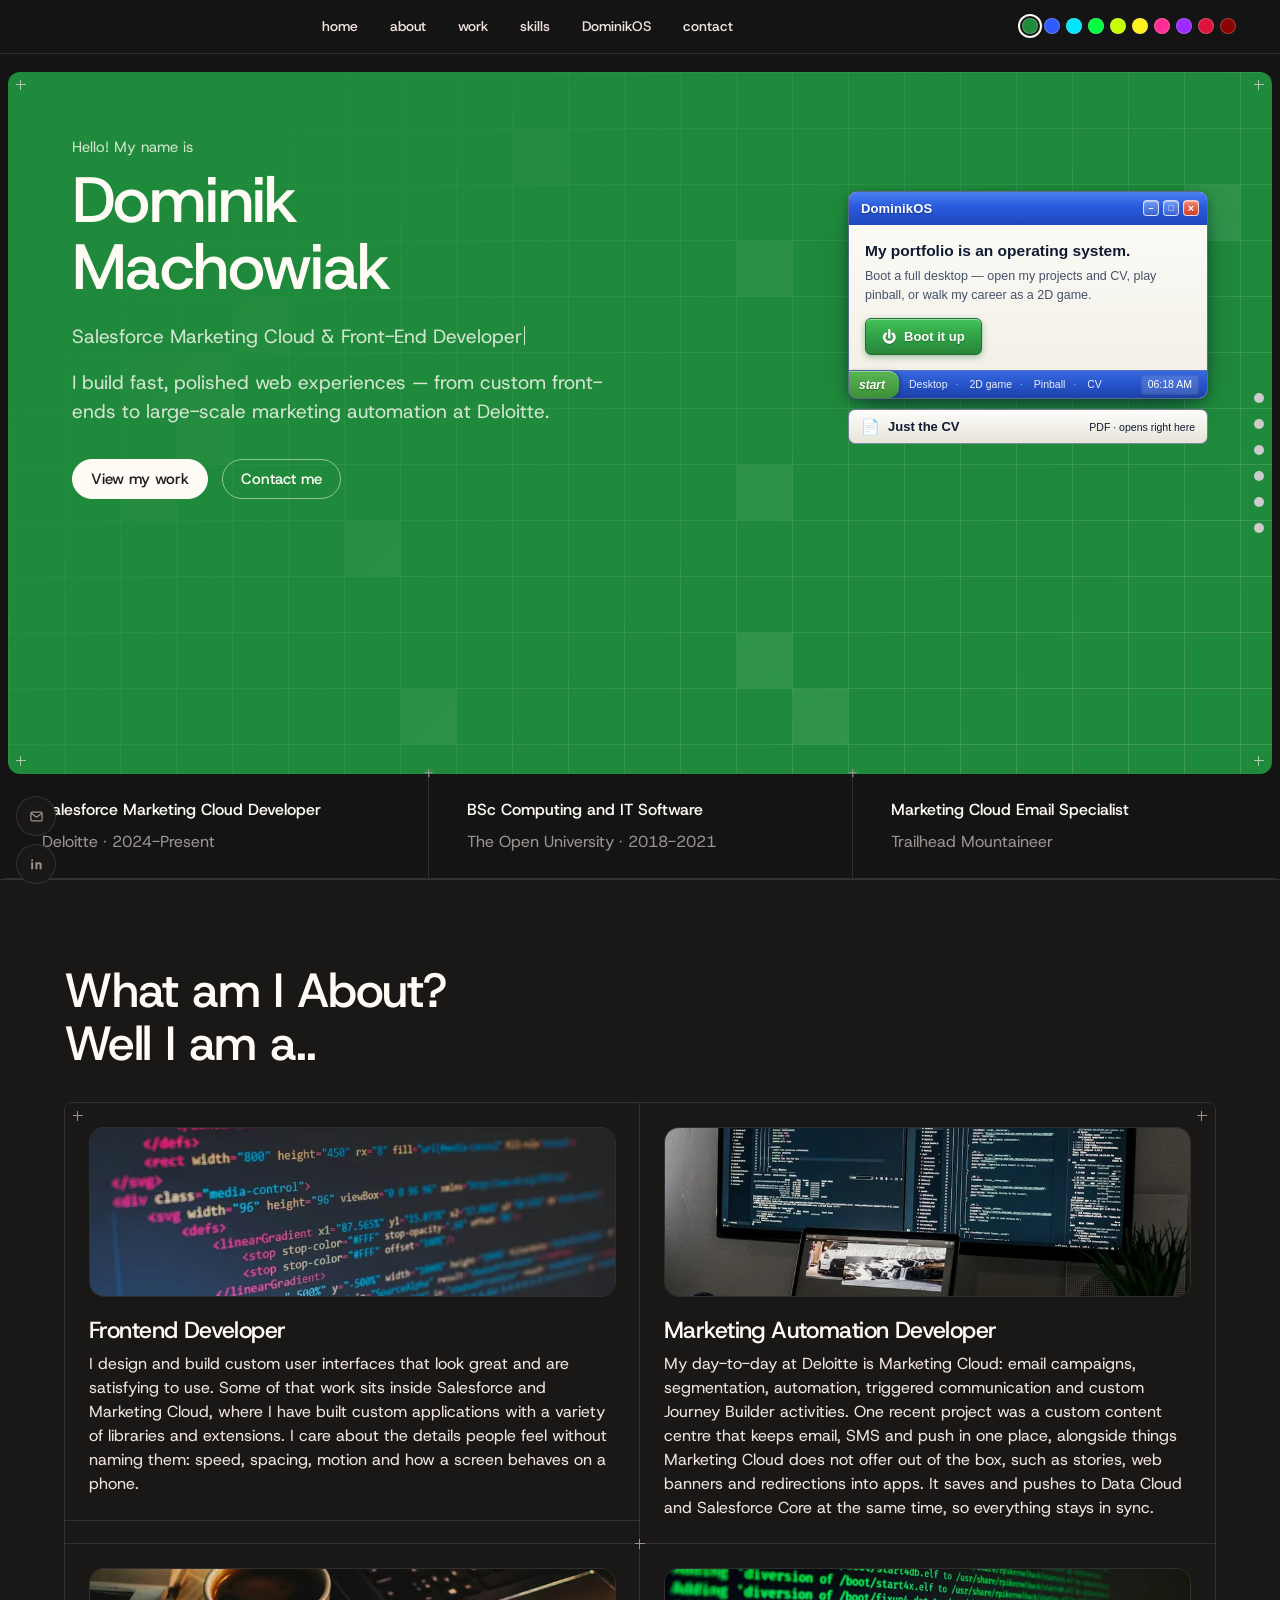
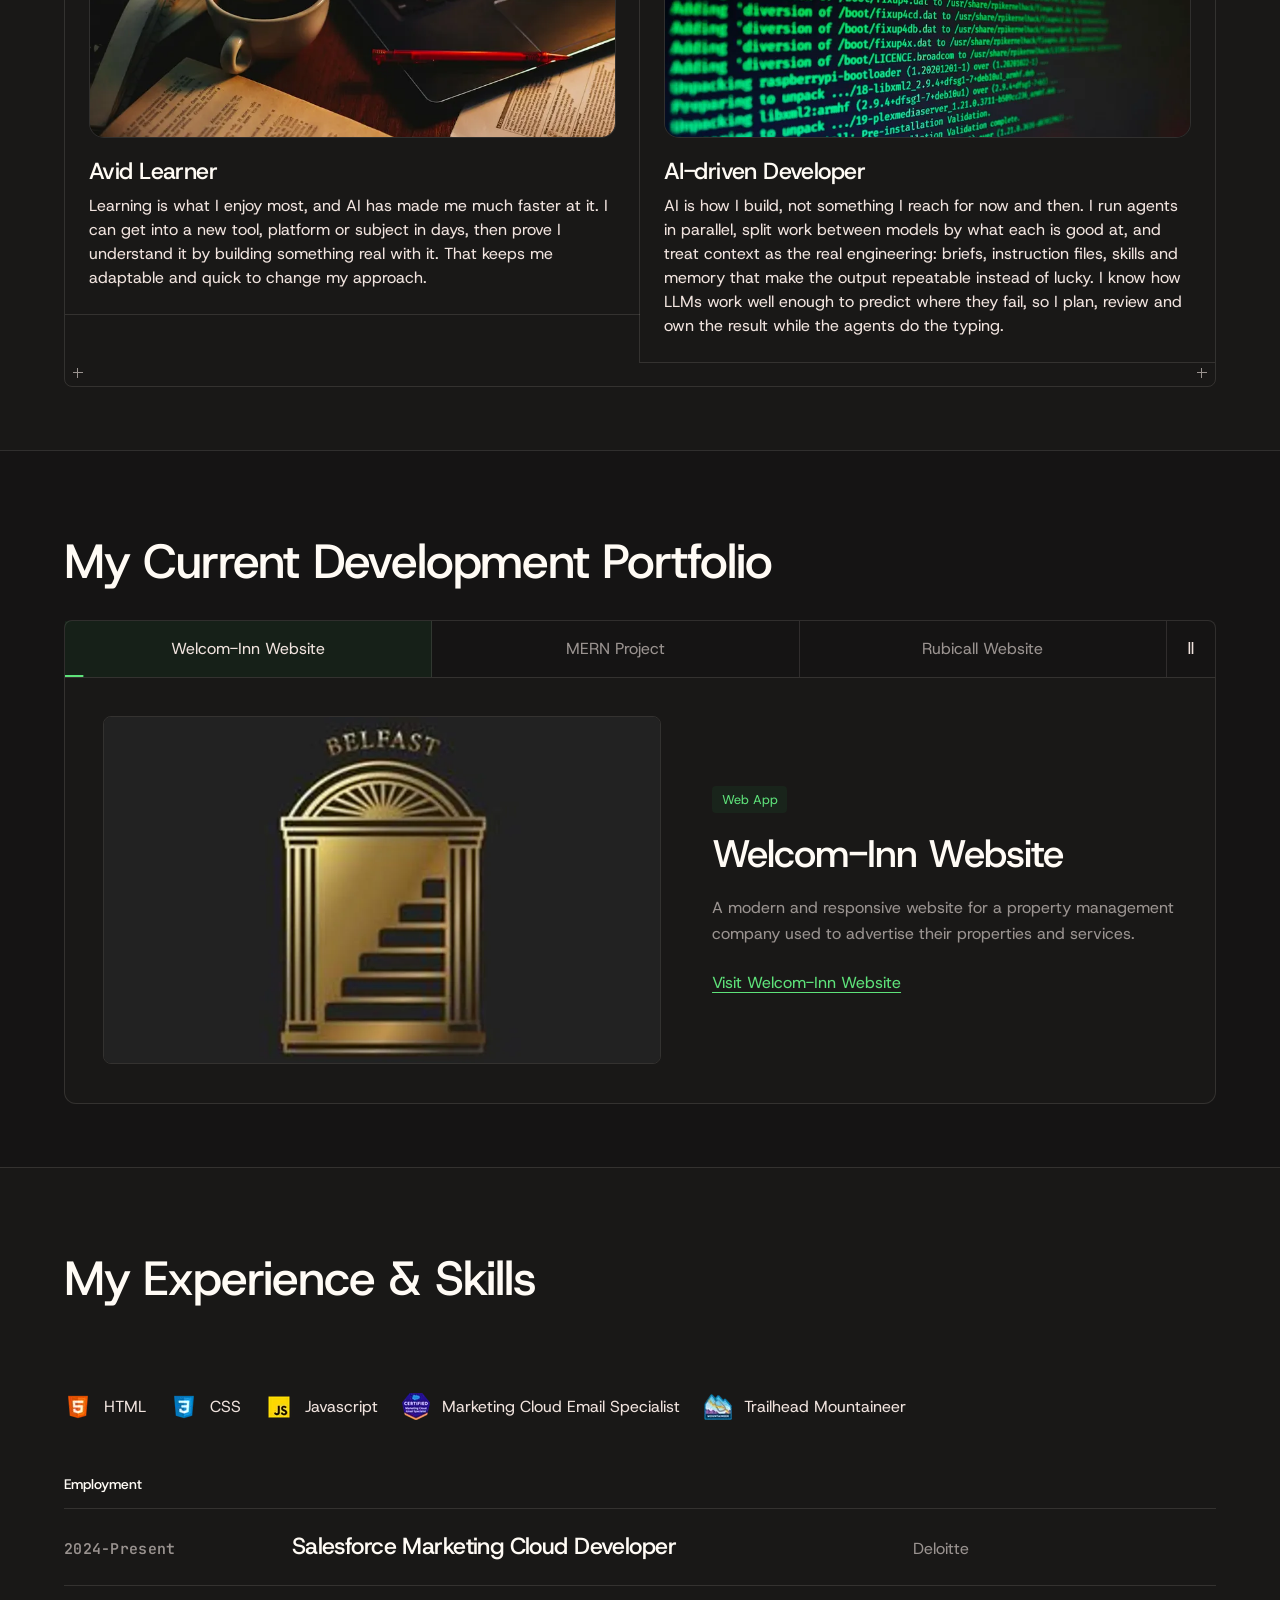
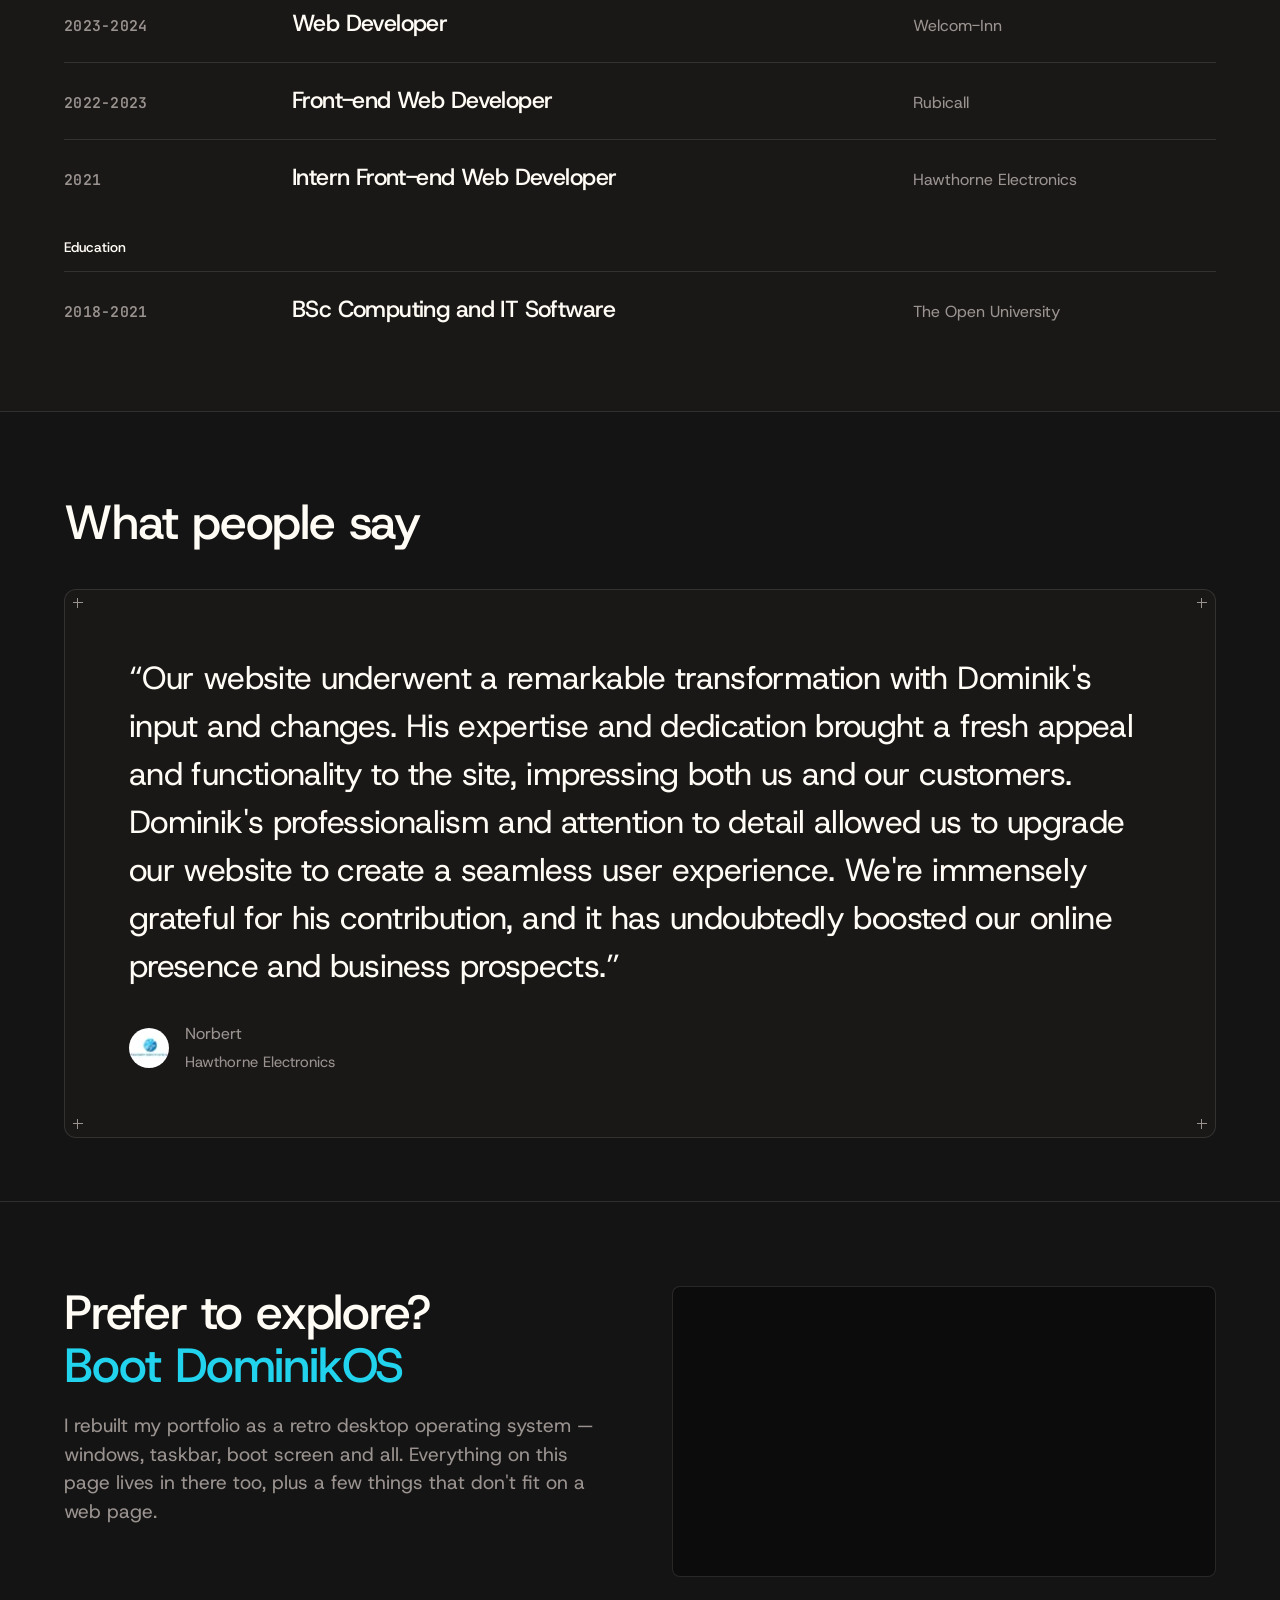
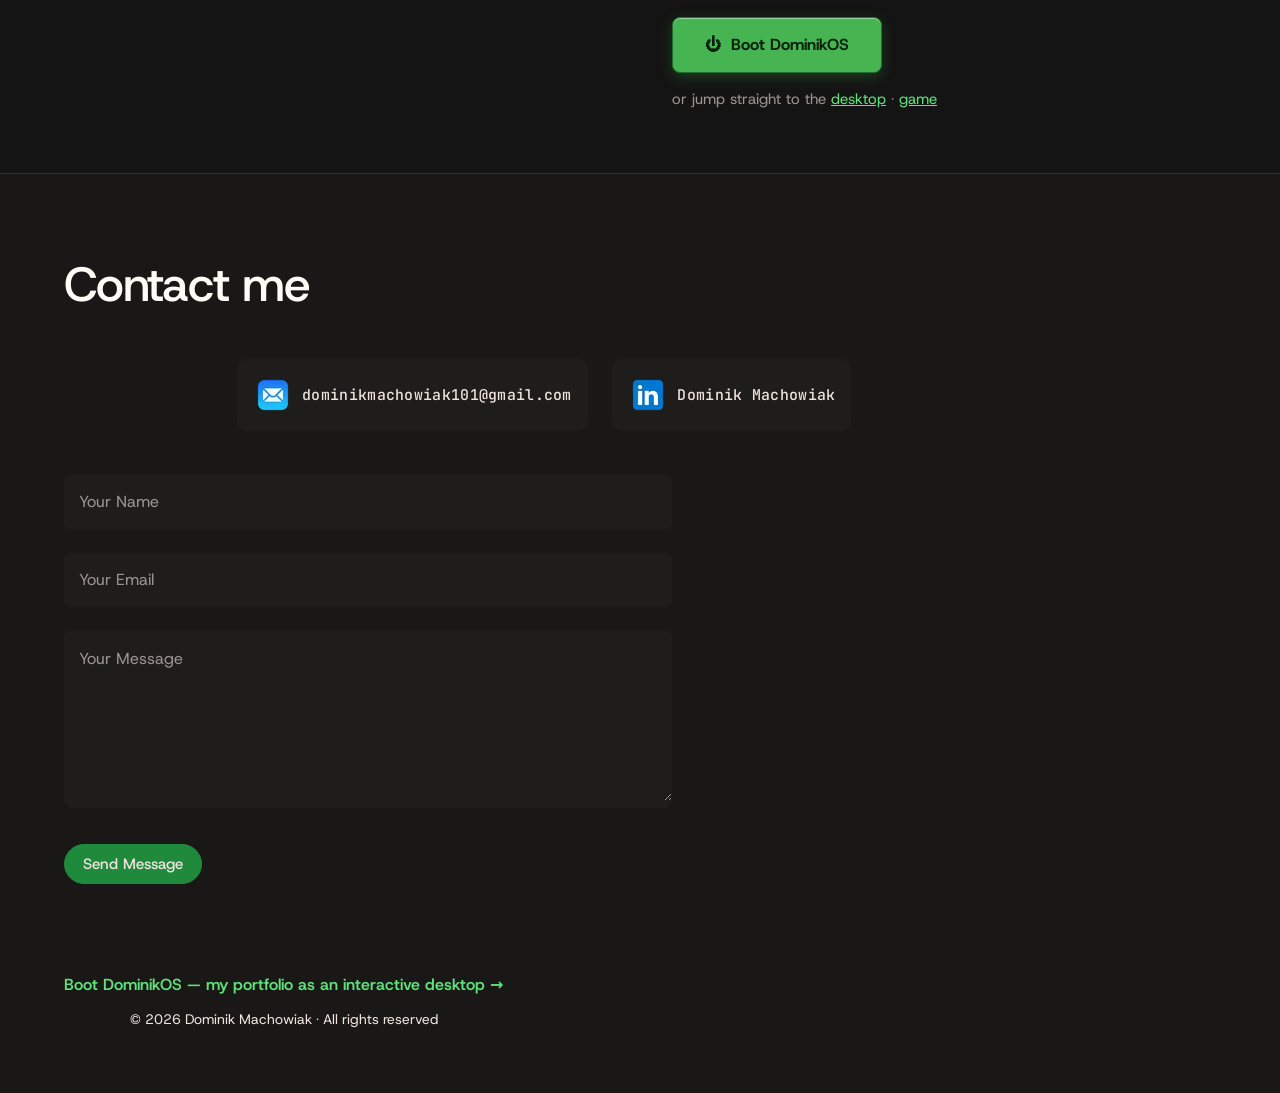
==== commit 6d19e7d6: "Deploy 2026-11-14 22:46" ====
--- a/index.html
+++ b/index.html
@@ -1,4 +1,4 @@
-<!DOCTYPE html><html lang="en" data-copy-version="current" data-style="edge" data-palette="carbon"> <head><meta charset="utf-8"><meta name="viewport" content="width=device-width, initial-scale=1"><title>Dominik Machowiak | Salesforce Marketing Cloud &amp; Front-End Developer</title><meta name="description" content="Dominik Machowiak — Salesforce Marketing Cloud Developer at Deloitte and front-end developer (React, JavaScript). See my projects, or boot DominikOS: my portfolio as an interactive desktop with a 2D game."><link rel="canonical" href="https://dominikmachowiak.com/"><meta name="theme-color" content="#151414"><link rel="icon" href="/dominik.png"><link rel="apple-touch-icon" href="/logo192.png"><link rel="manifest" href="/manifest.webmanifest"><link rel="sitemap" href="/sitemap-index.xml"><meta name="generator" content="Astro v5.18.2"><meta property="og:type" content="profile"><meta property="og:url" content="https://dominikmachowiak.com/"><meta property="og:title" content="Dominik Machowiak | Salesforce Marketing Cloud &#38; Front-End Developer"><meta property="og:description" content="Dominik Machowiak — Salesforce Marketing Cloud Developer at Deloitte and front-end developer (React, JavaScript). See my projects, or boot DominikOS: my portfolio as an interactive desktop with a 2D game."><meta property="og:image" content="https://dominikmachowiak.com/dominik.png"><meta property="og:site_name" content="Dominik Machowiak"><!-- TODO: replace og:image with a branded 1200x630 card (DominikOS screenshot + name/role) and switch twitter:card to summary_large_image --><meta name="twitter:card" content="summary"><meta name="twitter:title" content="Dominik Machowiak | Salesforce Marketing Cloud &#38; Front-End Developer"><meta name="twitter:description" content="Dominik Machowiak — Salesforce Marketing Cloud Developer at Deloitte and front-end developer (React, JavaScript). See my projects, or boot DominikOS: my portfolio as an interactive desktop with a 2D game."><meta name="twitter:image" content="https://dominikmachowiak.com/dominik.png"><script type="application/ld+json">{"@context":"https://schema.org","@graph":[{"@type":"Person","@id":"https://dominikmachowiak.com/#person","name":"Dominik Machowiak","url":"https://dominikmachowiak.com/","image":"https://dominikmachowiak.com/dominik.png","jobTitle":"Salesforce Marketing Cloud Developer","worksFor":{"@type":"Organization","name":"Deloitte"},"alumniOf":{"@type":"CollegeOrUniversity","name":"The Open University"},"knowsAbout":["Salesforce Marketing Cloud","AMPscript","Email Studio","Front-End Development","React","JavaScript","HTML","CSS"],"email":"mailto:dominikmachowiak101@gmail.com","sameAs":["https://www.linkedin.com/in/dominikmachowiak/"]},{"@type":"WebSite","@id":"https://dominikmachowiak.com/#website","url":"https://dominikmachowiak.com/","name":"Dominik Machowiak — Portfolio","publisher":{"@id":"https://dominikmachowiak.com/#person"}},{"@type":"ProfilePage","@id":"https://dominikmachowiak.com/#page","url":"https://dominikmachowiak.com/","isPartOf":{"@id":"https://dominikmachowiak.com/#website"},"mainEntity":{"@id":"https://dominikmachowiak.com/#person"}}]}</script><script type="speculationrules">{"prerender":[{"where":{"href_matches":"/os/*"},"eagerness":"moderate"}]}</script><script>
+<!DOCTYPE html><html lang="en" data-copy-version="current" data-style="edge" data-palette="carbon"> <head><meta charset="utf-8"><meta name="viewport" content="width=device-width, initial-scale=1"><title>Dominik Machowiak | Salesforce Marketing Cloud &amp; Front-End Developer</title><meta name="description" content="Dominik Machowiak — Salesforce Marketing Cloud Developer at Deloitte and front-end developer. See my projects, or boot DominikOS: my portfolio as an interactive desktop with a 2D game."><link rel="canonical" href="https://dominikmachowiak.com/"><meta name="theme-color" content="#151414"><link rel="icon" href="/dominik.png"><link rel="apple-touch-icon" href="/logo192.png"><link rel="manifest" href="/manifest.webmanifest"><link rel="sitemap" href="/sitemap-index.xml"><meta name="generator" content="Astro v5.18.2"><meta property="og:type" content="profile"><meta property="og:url" content="https://dominikmachowiak.com/"><meta property="og:title" content="Dominik Machowiak | Salesforce Marketing Cloud &#38; Front-End Developer"><meta property="og:description" content="Dominik Machowiak — Salesforce Marketing Cloud Developer at Deloitte and front-end developer. See my projects, or boot DominikOS: my portfolio as an interactive desktop with a 2D game."><meta property="og:image" content="https://dominikmachowiak.com/dominik.png"><meta property="og:site_name" content="Dominik Machowiak"><!-- TODO: replace og:image with a branded 1200x630 card (DominikOS screenshot + name/role) and switch twitter:card to summary_large_image --><meta name="twitter:card" content="summary"><meta name="twitter:title" content="Dominik Machowiak | Salesforce Marketing Cloud &#38; Front-End Developer"><meta name="twitter:description" content="Dominik Machowiak — Salesforce Marketing Cloud Developer at Deloitte and front-end developer. See my projects, or boot DominikOS: my portfolio as an interactive desktop with a 2D game."><meta name="twitter:image" content="https://dominikmachowiak.com/dominik.png"><script type="application/ld+json">{"@context":"https://schema.org","@graph":[{"@type":"Person","@id":"https://dominikmachowiak.com/#person","name":"Dominik Machowiak","url":"https://dominikmachowiak.com/","image":"https://dominikmachowiak.com/dominik.png","jobTitle":"Salesforce Marketing Cloud Developer","worksFor":{"@type":"Organization","name":"Deloitte"},"alumniOf":{"@type":"CollegeOrUniversity","name":"The Open University"},"knowsAbout":["Salesforce Marketing Cloud","AMPscript","Email Studio","Front-End Development","JavaScript","HTML","CSS"],"email":"mailto:dominikmachowiak101@gmail.com","sameAs":["https://www.linkedin.com/in/dominikmachowiak/"]},{"@type":"WebSite","@id":"https://dominikmachowiak.com/#website","url":"https://dominikmachowiak.com/","name":"Dominik Machowiak — Portfolio","publisher":{"@id":"https://dominikmachowiak.com/#person"}},{"@type":"ProfilePage","@id":"https://dominikmachowiak.com/#page","url":"https://dominikmachowiak.com/","isPartOf":{"@id":"https://dominikmachowiak.com/#website"},"mainEntity":{"@id":"https://dominikmachowiak.com/#person"}}]}</script><script type="speculationrules">{"prerender":[{"where":{"href_matches":"/os/*"},"eagerness":"moderate"}]}</script><script>
       document.documentElement.classList.add('js');
       try {
         const accent = localStorage.getItem('portfolio-accent');
@@ -23,10 +23,10 @@
     );
     mark();
   })();
-</script> <main> <header id="home" class="section bg-dark hero" data-astro-cid-shwxrd6l> <div class="hero-circles hero-circles-left" aria-hidden="true" data-astro-cid-shwxrd6l> <div class="circle" data-astro-cid-shwxrd6l> <img src="/_astro/html.PqILu1lY_RP3g8.webp" alt loading="eager" data-astro-cid-shwxrd6l="true" decoding="async" fetchpriority="auto" width="120" height="120"> </div><div class="circle" data-astro-cid-shwxrd6l> <img src="/_astro/javascript.Db3Wfev6_Z4UIY7.webp" alt loading="eager" data-astro-cid-shwxrd6l="true" decoding="async" fetchpriority="auto" width="120" height="120"> </div><div class="circle" data-astro-cid-shwxrd6l> <img src="/_astro/css.D5KBgePu_2uhsbn.webp" alt loading="eager" data-astro-cid-shwxrd6l="true" decoding="async" fetchpriority="auto" width="120" height="120"> </div> </div> <div class="hero-grid" aria-hidden="true" data-astro-cid-shwxrd6l></div> <div class="panel-corners" aria-hidden="true" data-astro-cid-shwxrd6l><i data-astro-cid-shwxrd6l></i><i data-astro-cid-shwxrd6l></i><i data-astro-cid-shwxrd6l></i><i data-astro-cid-shwxrd6l></i></div> <div class="hero-info" data-astro-cid-shwxrd6l> <p class="hero-greeting" data-astro-cid-shwxrd6l> <span data-copy-version="current">Hello! My name is</span> </p> <h1 class="hero-h1" data-astro-cid-shwxrd6l> <span class="hero-name" data-astro-cid-shwxrd6l>Dominik Machowiak</span> <span class="hero-role" data-astro-cid-shwxrd6l> <span data-copy-version="current">Salesforce Marketing Cloud &amp; Front-End Developer</span> </span> </h1> <p class="hero-sub" data-astro-cid-shwxrd6l> <span data-copy-version="current">I build fast, polished web experiences — from React front-ends to large-scale marketing automation at Deloitte.</span> </p> <div class="hero-ctas" data-astro-cid-shwxrd6l> <a class="hero-btn hero-btn-primary" href="#work" data-astro-cid-shwxrd6l> <span data-copy-version="current">View my work</span> </a> <a class="hero-btn" href="#contact" data-astro-cid-shwxrd6l> <span data-copy-version="current">Contact me</span> </a> </div> <div class="osl-wrap" data-astro-cid-32yts7bh> <a class="os-launch" href="/os/?boot=chooser" aria-label="Boot DominikOS — explore my portfolio as an interactive desktop, with a 2D game, pinball and my CV inside" data-os-launch data-astro-cid-32yts7bh> <span class="osl-titlebar" data-astro-cid-32yts7bh> <span class="osl-title" data-astro-cid-32yts7bh>DominikOS</span> <span class="osl-buttons" aria-hidden="true" data-astro-cid-32yts7bh> <span class="osl-btn osl-btn-min" data-astro-cid-32yts7bh></span> <span class="osl-btn osl-btn-max" data-astro-cid-32yts7bh></span> <span class="osl-btn osl-btn-close" data-astro-cid-32yts7bh></span> </span> </span> <span class="osl-body" data-astro-cid-32yts7bh> <span class="osl-headline" data-astro-cid-32yts7bh> <span data-copy-version="current">My portfolio is an operating system.</span> </span> <span class="osl-sub" data-astro-cid-32yts7bh> <span data-copy-version="current">Boot a full desktop — open my projects and CV, play pinball, or walk my career as a 2D game.</span> </span> <span class="osl-boot" data-astro-cid-32yts7bh> <span class="osl-power" aria-hidden="true" data-astro-cid-32yts7bh>&#x23FB;</span> <span data-copy-version="current">Boot it up</span> </span> </span> <span class="osl-taskbar" aria-hidden="true" data-astro-cid-32yts7bh> <span class="osl-start" data-astro-cid-32yts7bh>start</span> <span class="osl-apps" data-astro-cid-32yts7bh> <span data-astro-cid-32yts7bh> <span data-copy-version="current">Desktop</span> </span><span data-astro-cid-32yts7bh> <span data-copy-version="current">2D game</span> </span><span data-astro-cid-32yts7bh> <span data-copy-version="current">Pinball</span> </span><span data-astro-cid-32yts7bh> <span data-copy-version="current">CV</span> </span> </span> <span class="osl-clock" data-osl-clock data-astro-cid-32yts7bh>--:--</span> </span> </a> <!-- Straight to the CV: opens the PDF in place, no boot, no navigation. Sits outside the
+</script> <main> <header id="home" class="section bg-dark hero" data-astro-cid-shwxrd6l> <div class="hero-circles hero-circles-left" aria-hidden="true" data-astro-cid-shwxrd6l> <div class="circle" data-astro-cid-shwxrd6l> <img src="/_astro/html.PqILu1lY_RP3g8.webp" alt loading="eager" data-astro-cid-shwxrd6l="true" decoding="async" fetchpriority="auto" width="120" height="120"> </div><div class="circle" data-astro-cid-shwxrd6l> <img src="/_astro/javascript.Db3Wfev6_Z4UIY7.webp" alt loading="eager" data-astro-cid-shwxrd6l="true" decoding="async" fetchpriority="auto" width="120" height="120"> </div><div class="circle" data-astro-cid-shwxrd6l> <img src="/_astro/css.D5KBgePu_2uhsbn.webp" alt loading="eager" data-astro-cid-shwxrd6l="true" decoding="async" fetchpriority="auto" width="120" height="120"> </div> </div> <div class="hero-grid" aria-hidden="true" data-astro-cid-shwxrd6l></div> <div class="panel-corners" aria-hidden="true" data-astro-cid-shwxrd6l><i data-astro-cid-shwxrd6l></i><i data-astro-cid-shwxrd6l></i><i data-astro-cid-shwxrd6l></i><i data-astro-cid-shwxrd6l></i></div> <div class="hero-info" data-astro-cid-shwxrd6l> <p class="hero-greeting" data-astro-cid-shwxrd6l> <span data-copy-version="current">Hello! My name is</span> </p> <h1 class="hero-h1" data-astro-cid-shwxrd6l> <span class="hero-name" data-astro-cid-shwxrd6l>Dominik Machowiak</span> <span class="hero-role" data-astro-cid-shwxrd6l> <span data-copy-version="current">Salesforce Marketing Cloud &amp; Front-End Developer</span> </span> </h1> <p class="hero-sub" data-astro-cid-shwxrd6l> <span data-copy-version="current">I build fast, polished web experiences — from custom front-ends to large-scale marketing automation at Deloitte.</span> </p> <div class="hero-ctas" data-astro-cid-shwxrd6l> <a class="hero-btn hero-btn-primary" href="#work" data-astro-cid-shwxrd6l> <span data-copy-version="current">View my work</span> </a> <a class="hero-btn" href="#contact" data-astro-cid-shwxrd6l> <span data-copy-version="current">Contact me</span> </a> </div> <div class="osl-wrap" data-astro-cid-32yts7bh> <a class="os-launch" href="/os/?boot=chooser" aria-label="Boot DominikOS — explore my portfolio as an interactive desktop, with a 2D game, pinball and my CV inside" data-os-launch data-astro-cid-32yts7bh> <span class="osl-titlebar" data-astro-cid-32yts7bh> <span class="osl-title" data-astro-cid-32yts7bh>DominikOS</span> <span class="osl-buttons" aria-hidden="true" data-astro-cid-32yts7bh> <span class="osl-btn osl-btn-min" data-astro-cid-32yts7bh></span> <span class="osl-btn osl-btn-max" data-astro-cid-32yts7bh></span> <span class="osl-btn osl-btn-close" data-astro-cid-32yts7bh></span> </span> </span> <span class="osl-body" data-astro-cid-32yts7bh> <span class="osl-headline" data-astro-cid-32yts7bh> <span data-copy-version="current">My portfolio is an operating system.</span> </span> <span class="osl-sub" data-astro-cid-32yts7bh> <span data-copy-version="current">Boot a full desktop — open my projects and CV, play pinball, or walk my career as a 2D game.</span> </span> <span class="osl-boot" data-astro-cid-32yts7bh> <span class="osl-power" aria-hidden="true" data-astro-cid-32yts7bh>&#x23FB;</span> <span data-copy-version="current">Boot it up</span> </span> </span> <span class="osl-taskbar" aria-hidden="true" data-astro-cid-32yts7bh> <span class="osl-start" data-astro-cid-32yts7bh>start</span> <span class="osl-apps" data-astro-cid-32yts7bh> <span data-astro-cid-32yts7bh> <span data-copy-version="current">Desktop</span> </span><span data-astro-cid-32yts7bh> <span data-copy-version="current">2D game</span> </span><span data-astro-cid-32yts7bh> <span data-copy-version="current">Pinball</span> </span><span data-astro-cid-32yts7bh> <span data-copy-version="current">CV</span> </span> </span> <span class="osl-clock" data-osl-clock data-astro-cid-32yts7bh>--:--</span> </span> </a> <!-- Straight to the CV: opens the PDF in place, no boot, no navigation. Sits outside the
        card's <a> because interactive content can't legally nest inside a link. --> <button class="osl-cv" type="button" data-cv-open aria-haspopup="dialog" data-astro-cid-32yts7bh> <span class="osl-cv__icon" aria-hidden="true" data-astro-cid-32yts7bh>📄</span> <span class="osl-cv__label" data-astro-cid-32yts7bh>Just the CV</span> <span class="osl-cv__hint" data-astro-cid-32yts7bh>PDF · opens right here</span> </button> </div> <dialog class="cv-dlg" data-cv-dlg aria-labelledby="cv-dlg-title" data-astro-cid-32yts7bh> <div class="cv-dlg__win" data-astro-cid-32yts7bh> <div class="cv-dlg__bar" data-astro-cid-32yts7bh> <span class="cv-dlg__title" id="cv-dlg-title" data-astro-cid-32yts7bh>Dominik Machowiak — CV</span> <a class="cv-dlg__btn" href="/os/assets/cv.pdf" download="Dominik-Machowiak-CV.pdf" data-astro-cid-32yts7bh>Download</a> <a class="cv-dlg__btn cv-dlg__btn--ghost" href="/os/assets/cv.pdf" target="_blank" rel="noopener" data-astro-cid-32yts7bh>Open in new tab &#x2197;</a> <button class="cv-dlg__x" type="button" data-cv-close aria-label="Close the CV" data-astro-cid-32yts7bh>&#x2715;</button> </div> <!-- <object> renders the PDF inline on desktop; the fallback covers mobile browsers,
-         which refuse inline PDFs and would otherwise show an empty frame. --> <object class="cv-dlg__frame" data="/os/assets/cv.pdf" type="application/pdf" title="Dominik Machowiak - CV" data-astro-cid-32yts7bh> <div class="cv-dlg__fallback" data-astro-cid-32yts7bh> <p data-astro-cid-32yts7bh>Your browser won't display PDFs inline.</p> <a class="cv-dlg__btn cv-dlg__btn--big" href="/os/assets/cv.pdf" target="_blank" rel="noopener" data-astro-cid-32yts7bh>Open the CV &#x2197;</a> <a class="cv-dlg__btn cv-dlg__btn--ghost" href="/os/assets/cv.pdf" download="Dominik-Machowiak-CV.pdf" data-astro-cid-32yts7bh>Download instead</a> </div> </object> </div> </dialog> <script type="module">const n=document.querySelector("[data-os-launch]"),r=document.querySelector("[data-osl-clock]");if(r){const e=()=>{r.textContent=new Date().toLocaleTimeString([],{hour:"2-digit",minute:"2-digit"})};e(),setInterval(e,3e4)}if(n){let e=!1;const o=()=>{if(e)return;e=!0;const c=document.createElement("link");c.rel="prefetch",c.href="/os/",document.head.appendChild(c)};n.addEventListener("pointerenter",o,{once:!0}),n.addEventListener("focus",o,{once:!0})}const d=document.querySelector("[data-cv-open]"),t=document.querySelector("[data-cv-dlg]"),a=document.querySelector("[data-cv-close]");d&&t&&(d.addEventListener("click",()=>t.showModal()),a?.addEventListener("click",()=>t.close()),t.addEventListener("click",e=>{e.target===t&&t.close()}));</script>  </div> <div class="hero-circles hero-circles-right" aria-hidden="true" data-astro-cid-shwxrd6l> <div class="circle" data-astro-cid-shwxrd6l> <img src="/_astro/python.Dmg8y7vF_i2aKb.webp" alt loading="eager" data-astro-cid-shwxrd6l="true" decoding="async" fetchpriority="auto" width="120" height="120"> </div><div class="circle" data-astro-cid-shwxrd6l> <img src="/_astro/csharp.COLDLYDH_Z1rX8S2.webp" alt loading="eager" data-astro-cid-shwxrd6l="true" decoding="async" fetchpriority="auto" width="120" height="120"> </div><div class="circle" data-astro-cid-shwxrd6l> <img src="/_astro/react.CdjkVGwu_Z1yIG9H.webp" alt loading="eager" data-astro-cid-shwxrd6l="true" decoding="async" fetchpriority="auto" width="120" height="120"> </div> </div> </header> <div class="hero-facts" data-astro-cid-shwxrd6l> <div class="hero-fact" data-astro-cid-shwxrd6l><p data-astro-cid-shwxrd6l>Salesforce Marketing Cloud Developer</p><p data-astro-cid-shwxrd6l>Deloitte · 2024-Present</p></div><div class="hero-fact" data-astro-cid-shwxrd6l><p data-astro-cid-shwxrd6l>BSc Computing and IT Software</p><p data-astro-cid-shwxrd6l>The Open University · 2018-2021</p></div> <div class="hero-fact" data-astro-cid-shwxrd6l><p data-astro-cid-shwxrd6l>Marketing Cloud Email Specialist</p><p data-astro-cid-shwxrd6l>Trailhead Mountaineer</p></div> </div>  <section id="about" class="section bg-white" aria-labelledby="about-heading" data-astro-cid-gqmbxsao> <h2 id="about-heading" class="head-text" data-astro-cid-gqmbxsao> <span class="copy-heading" data-copy-version="current" data-astro-cid-gqmbxsao>
-What am I <span data-astro-cid-gqmbxsao>About?</span><br data-astro-cid-gqmbxsao>Well I am <span data-astro-cid-gqmbxsao>a..</span> </span> </h2> <div class="profiles" data-copy-version="current" data-astro-cid-gqmbxsao> <div class="panel-corners" aria-hidden="true" data-astro-cid-gqmbxsao><i data-astro-cid-gqmbxsao></i><i data-astro-cid-gqmbxsao></i><i data-astro-cid-gqmbxsao></i><i data-astro-cid-gqmbxsao></i><i class="grid-junction" data-astro-cid-gqmbxsao></i></div> <article class="profile reveal" data-astro-cid-gqmbxsao> <img src="/_astro/about-frontend-photo.D88o2Hmy_Z2kERJl.webp" alt loading="lazy" decoding="async" data-astro-cid-gqmbxsao="true" fetchpriority="auto" width="800" height="500"> <h3 class="bold-text" data-astro-cid-gqmbxsao>Frontend Developer</h3> <p class="p-text" data-astro-cid-gqmbxsao>I am a passionate frontend developer who has the desire to design and develop great-looking web applications which are satisfying &amp; engaging to use! The tools I have used thus far to achieve this are HTML5, CSS3, Javascript and various APIs.</p> </article><article class="profile reveal" data-astro-cid-gqmbxsao> <img src="/_astro/about-programmer-photo.B4Vh4V7X_250l0F.webp" alt loading="lazy" decoding="async" data-astro-cid-gqmbxsao="true" fetchpriority="auto" width="800" height="500"> <h3 class="bold-text" data-astro-cid-gqmbxsao>Open-minded Programmer</h3> <p class="p-text" data-astro-cid-gqmbxsao>Throughout my education and work experience I have had the opportunity to gain experience in various programming languages and technologies. This has led me to always look for new challenges where I can showcase my skills and hopefully learn even more!</p> </article><article class="profile reveal" data-astro-cid-gqmbxsao> <img src="/_astro/about-learner-photo.CzhZOZ9Y_WVeQE.webp" alt loading="lazy" decoding="async" data-astro-cid-gqmbxsao="true" fetchpriority="auto" width="800" height="500"> <h3 class="bold-text" data-astro-cid-gqmbxsao>Avid Learner</h3> <p class="p-text" data-astro-cid-gqmbxsao>What I enjoy most is acquiring knowledge and learning ways in which I can improve my work and myself. Therefore I am always on the look out for new technologies which I can put to good use to improve my projects! This allows me to adapt and be agile in my approach to work.</p> </article><article class="profile reveal" data-astro-cid-gqmbxsao> <img src="/_astro/about-react-photo.C7-kBud-_1MgvP2.webp" alt loading="lazy" decoding="async" data-astro-cid-gqmbxsao="true" fetchpriority="auto" width="800" height="500"> <h3 class="bold-text" data-astro-cid-gqmbxsao>Aspiring React Developer</h3> <p class="p-text" data-astro-cid-gqmbxsao>I am well-versed in HTML, CSS and Javascript. However, I am always looking to improve and gain knowledge! This is why I have spent time learning the React JS library on top of my existing Frontend experience. This also does not stop me from learning any other Frameworks in the future!</p> </article> </div> </section>  <section id="work" class="section bg-primary" aria-labelledby="work-heading"> <h2 id="work-heading" class="head-text"> <span class="copy-heading" data-copy-version="current">My Current Development <span>Portfolio</span></span> </h2> <div class="project-showcase"> <div class="project-controls" hidden> <div class="project-tabs" role="tablist" aria-labelledby="work-heading"> <button type="button" role="tab" id="project-tab-0" aria-controls="project-panel-0" aria-selected="true" tabindex="0"> Welcom-Inn Website<span class="tab-progress" aria-hidden="true"></span> </button><button type="button" role="tab" id="project-tab-1" aria-controls="project-panel-1" aria-selected="false" tabindex="-1"> MERN Project<span class="tab-progress" aria-hidden="true"></span> </button><button type="button" role="tab" id="project-tab-2" aria-controls="project-panel-2" aria-selected="false" tabindex="-1"> Rubicall Website<span class="tab-progress" aria-hidden="true"></span> </button> </div> <button class="project-pause" type="button" aria-label="Pause automatic project rotation" aria-pressed="false"><span aria-hidden="true">Ⅱ</span></button> </div> <article class="project-panel" id="project-panel-0" aria-labelledby="project-title-0"> <img src="/_astro/work-welcom-inn.DXlHoJwu_Z2frIt6.webp" alt="Screenshot of Welcom-Inn Website" loading="lazy" decoding="async" fetchpriority="auto" width="960" height="963"> <div class="project-details"> <div class="project-tags"><span>Web App</span></div> <h3 id="project-title-0">Welcom-Inn Website</h3> <p>A modern and responsive website for a property management company used to advertise their properties and services.</p> <a href="https://welcom-inn.co.uk/" target="_blank" rel="noreferrer noopener">Visit Welcom-Inn Website</a> </div> </article><article class="project-panel" id="project-panel-1" aria-labelledby="project-title-1"> <img src="/_astro/work-mern.CprO6JdE_tLSGH.webp" alt="Screenshot of MERN Project" loading="lazy" decoding="async" fetchpriority="auto" width="960" height="948"> <div class="project-details"> <div class="project-tags"><span>React JS</span><span>Web App</span></div> <h3 id="project-title-1">MERN Project</h3> <p>A project using the full force of the MERN stack, currently in progress!</p>  </div> </article><article class="project-panel" id="project-panel-2" aria-labelledby="project-title-2"> <img src="/_astro/work-rubicall.E7CAMo_7_Z1WOFOn.webp" alt="Screenshot of Rubicall Website" loading="lazy" decoding="async" fetchpriority="auto" width="960" height="960"> <div class="project-details"> <div class="project-tags"><span>Web App</span></div> <h3 id="project-title-2">Rubicall Website</h3> <p>A modern and responsive website designed &amp; developed for a cleaning company to advertise their cleaning services.</p> <a href="https://www.rubicall.co.uk/" target="_blank" rel="noreferrer noopener">Visit Rubicall Website</a> </div> </article> </div> </section> <section id="skills" class="section bg-white" aria-labelledby="skills-heading" data-astro-cid-dbz4fmle> <h2 id="skills-heading" class="head-text" data-astro-cid-dbz4fmle> <span class="copy-heading" data-copy-version="current" data-astro-cid-dbz4fmle>My Experience &amp; <span data-astro-cid-dbz4fmle>Skills</span></span> </h2> <div class="skills-container" data-copy-version="current" data-astro-cid-dbz4fmle> <div class="skill-strip is-static" tabindex="0" aria-label="Skills" data-astro-cid-dbz4fmle> <div class="skill-track" data-astro-cid-dbz4fmle> <ul class="skill-run" data-astro-cid-dbz4fmle> <li data-astro-cid-dbz4fmle><img src="/_astro/skill-html.khpng2Vf_1NBP6y.webp" alt loading="lazy" data-astro-cid-dbz4fmle="true" decoding="async" fetchpriority="auto" width="28" height="28"><span data-astro-cid-dbz4fmle>HTML</span></li><li data-astro-cid-dbz4fmle><img src="/_astro/skill-css.D4dSQ63f_2vcwWc.webp" alt loading="lazy" data-astro-cid-dbz4fmle="true" decoding="async" fetchpriority="auto" width="28" height="28"><span data-astro-cid-dbz4fmle>CSS</span></li><li data-astro-cid-dbz4fmle><img src="/_astro/skill-javascript.Bh7ioiOO_1us58.webp" alt loading="lazy" data-astro-cid-dbz4fmle="true" decoding="async" fetchpriority="auto" width="28" height="28"><span data-astro-cid-dbz4fmle>Javascript</span></li><li data-astro-cid-dbz4fmle><img src="/_astro/skill-react.DfeFc1BB_Z1rYBaq.webp" alt loading="lazy" data-astro-cid-dbz4fmle="true" decoding="async" fetchpriority="auto" width="28" height="28"><span data-astro-cid-dbz4fmle>React</span></li><li data-astro-cid-dbz4fmle><img src="/_astro/skill-mc-email-specialist.TQK3BDwv_bBiWx.webp" alt loading="lazy" data-astro-cid-dbz4fmle="true" decoding="async" fetchpriority="auto" width="28" height="28"><span data-astro-cid-dbz4fmle>Marketing Cloud Email Specialist</span></li><li data-astro-cid-dbz4fmle><img src="/_astro/skill-trailhead-mountaineer.BfQfgUFM_N1JzG.webp" alt loading="lazy" data-astro-cid-dbz4fmle="true" decoding="async" fetchpriority="auto" width="28" height="28"><span data-astro-cid-dbz4fmle>Trailhead Mountaineer</span></li> </ul><ul class="skill-run" aria-hidden="true" data-astro-cid-dbz4fmle> <li data-astro-cid-dbz4fmle><img src="/_astro/skill-html.khpng2Vf_1NBP6y.webp" alt loading="lazy" data-astro-cid-dbz4fmle="true" decoding="async" fetchpriority="auto" width="28" height="28"><span data-astro-cid-dbz4fmle>HTML</span></li><li data-astro-cid-dbz4fmle><img src="/_astro/skill-css.D4dSQ63f_2vcwWc.webp" alt loading="lazy" data-astro-cid-dbz4fmle="true" decoding="async" fetchpriority="auto" width="28" height="28"><span data-astro-cid-dbz4fmle>CSS</span></li><li data-astro-cid-dbz4fmle><img src="/_astro/skill-javascript.Bh7ioiOO_1us58.webp" alt loading="lazy" data-astro-cid-dbz4fmle="true" decoding="async" fetchpriority="auto" width="28" height="28"><span data-astro-cid-dbz4fmle>Javascript</span></li><li data-astro-cid-dbz4fmle><img src="/_astro/skill-react.DfeFc1BB_Z1rYBaq.webp" alt loading="lazy" data-astro-cid-dbz4fmle="true" decoding="async" fetchpriority="auto" width="28" height="28"><span data-astro-cid-dbz4fmle>React</span></li><li data-astro-cid-dbz4fmle><img src="/_astro/skill-mc-email-specialist.TQK3BDwv_bBiWx.webp" alt loading="lazy" data-astro-cid-dbz4fmle="true" decoding="async" fetchpriority="auto" width="28" height="28"><span data-astro-cid-dbz4fmle>Marketing Cloud Email Specialist</span></li><li data-astro-cid-dbz4fmle><img src="/_astro/skill-trailhead-mountaineer.BfQfgUFM_N1JzG.webp" alt loading="lazy" data-astro-cid-dbz4fmle="true" decoding="async" fetchpriority="auto" width="28" height="28"><span data-astro-cid-dbz4fmle>Trailhead Mountaineer</span></li> </ul> </div> </div> <div class="exp-col" data-astro-cid-dbz4fmle> <div class="exp-group reveal" data-astro-cid-dbz4fmle> <p class="exp-type bold-text" data-astro-cid-dbz4fmle>Employment</p> <ul class="exp-works" data-astro-cid-dbz4fmle> <li class="exp-work" tabindex="0" aria-describedby="tip-current-employment-0" data-astro-cid-dbz4fmle> <h3 class="bold-text" data-astro-cid-dbz4fmle>Salesforce Marketing Cloud Developer</h3> <p class="p-text exp-year" data-astro-cid-dbz4fmle>2024-Present</p> <p class="p-text" data-astro-cid-dbz4fmle>Deloitte</p> <span class="exp-tooltip" role="tooltip" id="tip-current-employment-0" data-astro-cid-dbz4fmle>• Led a Marketing Automation project for a polish automotive client, provided technical consultation, developed &amp; deployed scalable solutions using Marketing Technologies. • Worked on a marketing transformation for multiple car brands including approximately 300 email/sms messages in email studio using HTML, CSS, Javascript and AMPScript.</span> </li><li class="exp-work" tabindex="0" aria-describedby="tip-current-employment-1" data-astro-cid-dbz4fmle> <h3 class="bold-text" data-astro-cid-dbz4fmle>Web Developer</h3> <p class="p-text exp-year" data-astro-cid-dbz4fmle>2023-2024</p> <p class="p-text" data-astro-cid-dbz4fmle>Welcom-Inn</p> <span class="exp-tooltip" role="tooltip" id="tip-current-employment-1" data-astro-cid-dbz4fmle>Designed &amp; developed a website for a property management company using HTML CSS &amp; Javascript. Website is currently being used to advertise Welcom-Inns properties and services.</span> </li><li class="exp-work" tabindex="0" aria-describedby="tip-current-employment-2" data-astro-cid-dbz4fmle> <h3 class="bold-text" data-astro-cid-dbz4fmle>Front-end Web Developer</h3> <p class="p-text exp-year" data-astro-cid-dbz4fmle>2022-2023</p> <p class="p-text" data-astro-cid-dbz4fmle>Rubicall</p> <span class="exp-tooltip" role="tooltip" id="tip-current-employment-2" data-astro-cid-dbz4fmle>Designed &amp; developed a website for a cleaning company using HTML CSS &amp; Javascript. I later returned for additional work for the company to expand the website as they moved into the Airbnb business.</span> </li><li class="exp-work" tabindex="0" aria-describedby="tip-current-employment-3" data-astro-cid-dbz4fmle> <h3 class="bold-text" data-astro-cid-dbz4fmle>Intern Front-end Web Developer</h3> <p class="p-text exp-year" data-astro-cid-dbz4fmle>2021</p> <p class="p-text" data-astro-cid-dbz4fmle>Hawthorne Electronics</p> <span class="exp-tooltip" role="tooltip" id="tip-current-employment-3" data-astro-cid-dbz4fmle>Worked as a volunteer front end web developer for a small electronics company. Responsible for making changes to individual web pages in order to enhance the feel &amp; functionality of the website.</span> </li> </ul> </div><div class="exp-group reveal" data-astro-cid-dbz4fmle> <p class="exp-type bold-text" data-astro-cid-dbz4fmle>Education</p> <ul class="exp-works" data-astro-cid-dbz4fmle> <li class="exp-work" tabindex="0" aria-describedby="tip-current-education-0" data-astro-cid-dbz4fmle> <h3 class="bold-text" data-astro-cid-dbz4fmle>BSc Computing and IT Software</h3> <p class="p-text exp-year" data-astro-cid-dbz4fmle>2018-2021</p> <p class="p-text" data-astro-cid-dbz4fmle>The Open University</p> <span class="exp-tooltip" role="tooltip" id="tip-current-education-0" data-astro-cid-dbz4fmle>Studied a bachelors degree in Computing and IT software at The Open University.</span> </li> </ul> </div> </div> </div> </section>  <section id="testimonial" class="section bg-primary" aria-labelledby="testimonial-heading" data-astro-cid-xgec5lpf><h2 id="testimonial-heading" class="head-text" data-astro-cid-xgec5lpf><span class="copy-heading" data-copy-version="current" data-astro-cid-xgec5lpf>What people <span data-astro-cid-xgec5lpf>say</span></span></h2><div class="t-stage" data-astro-cid-xgec5lpf><figure class="quote-panel" data-astro-cid-xgec5lpf><div class="panel-corners" aria-hidden="true" data-astro-cid-xgec5lpf><i data-astro-cid-xgec5lpf></i><i data-astro-cid-xgec5lpf></i><i data-astro-cid-xgec5lpf></i><i data-astro-cid-xgec5lpf></i></div><blockquote data-astro-cid-xgec5lpf>“Our website underwent a remarkable transformation with Dominik&#39;s input and changes. His expertise and dedication brought a fresh appeal and functionality to the site, impressing both us and our customers. Dominik&#39;s professionalism and attention to detail allowed us to upgrade our website to create a seamless user experience. We&#39;re immensely grateful for his contribution, and it has undoubtedly boosted our online presence and business prospects.”</blockquote><figcaption data-astro-cid-xgec5lpf><img src="/_astro/testimonial-norbert.Sm7VxV_s_1un8EX.webp" alt="Portrait of Norbert" loading="lazy" data-astro-cid-xgec5lpf="true" decoding="async" fetchpriority="auto" width="40" height="40"><div data-astro-cid-xgec5lpf><span class="t-name" data-astro-cid-xgec5lpf>Norbert</span><span class="t-company" data-astro-cid-xgec5lpf>Hawthorne Electronics</span></div></figcaption></figure><figure class="sr-only" data-astro-cid-xgec5lpf><blockquote data-astro-cid-xgec5lpf>“I greatly appreciate Dominik&#39;s efforts in developing a functional website for our company. Despite my limited knowledge of websites, he guided us patiently. The website effectively showcases our rental properties and services. Dominik&#39;s expertise has improved our online presence, simplifying the exploration of our offerings for potential clients. I recommend Dominik for his skillful and patient approach to website development.”</blockquote><figcaption data-astro-cid-xgec5lpf><img src="/_astro/work-welcom-inn.DXlHoJwu_Z2kVyyH.webp" alt="Portrait of Agnieszka" loading="lazy" data-astro-cid-xgec5lpf="true" decoding="async" fetchpriority="auto" width="40" height="40"><div data-astro-cid-xgec5lpf><span class="t-name" data-astro-cid-xgec5lpf>Agnieszka</span><span class="t-company" data-astro-cid-xgec5lpf>Welcom-Inn</span></div></figcaption></figure><figure class="sr-only" data-astro-cid-xgec5lpf><blockquote data-astro-cid-xgec5lpf>“I&#39;m thrilled to share my positive experience with Dominik at Rubicall. He created a fantastic website for our cleaning business! I&#39;m not very tech-savvy, but Dominik was patient and understood our needs. The website looks great, works great on phones and computers, and our clients love it. I highly recommend Dominik for any business looking to expand their business online.”</blockquote><figcaption data-astro-cid-xgec5lpf><img src="/_astro/testimonial-barbara.Dji5GZi0_Z2dC7IU.webp" alt="Portrait of Barbara" loading="lazy" data-astro-cid-xgec5lpf="true" decoding="async" fetchpriority="auto" width="40" height="40"><div data-astro-cid-xgec5lpf><span class="t-name" data-astro-cid-xgec5lpf>Barbara</span><span class="t-company" data-astro-cid-xgec5lpf>Rubicall</span></div></figcaption></figure></div></section> <section id="dominikos" class="section bg-dark os-showcase" aria-labelledby="dominikos-heading" data-astro-cid-xsblbhua> <div class="os-intro" data-astro-cid-xsblbhua> <h2 id="dominikos-heading" class="head-text os-head" data-astro-cid-xsblbhua> <span class="copy-heading" data-copy-version="current" data-astro-cid-xsblbhua>
+         which refuse inline PDFs and would otherwise show an empty frame. --> <object class="cv-dlg__frame" data="/os/assets/cv.pdf" type="application/pdf" title="Dominik Machowiak - CV" data-astro-cid-32yts7bh> <div class="cv-dlg__fallback" data-astro-cid-32yts7bh> <p data-astro-cid-32yts7bh>Your browser won't display PDFs inline.</p> <a class="cv-dlg__btn cv-dlg__btn--big" href="/os/assets/cv.pdf" target="_blank" rel="noopener" data-astro-cid-32yts7bh>Open the CV &#x2197;</a> <a class="cv-dlg__btn cv-dlg__btn--ghost" href="/os/assets/cv.pdf" download="Dominik-Machowiak-CV.pdf" data-astro-cid-32yts7bh>Download instead</a> </div> </object> </div> </dialog> <script type="module">const n=document.querySelector("[data-os-launch]"),r=document.querySelector("[data-osl-clock]");if(r){const e=()=>{r.textContent=new Date().toLocaleTimeString([],{hour:"2-digit",minute:"2-digit"})};e(),setInterval(e,3e4)}if(n){let e=!1;const o=()=>{if(e)return;e=!0;const c=document.createElement("link");c.rel="prefetch",c.href="/os/",document.head.appendChild(c)};n.addEventListener("pointerenter",o,{once:!0}),n.addEventListener("focus",o,{once:!0})}const d=document.querySelector("[data-cv-open]"),t=document.querySelector("[data-cv-dlg]"),a=document.querySelector("[data-cv-close]");d&&t&&(d.addEventListener("click",()=>t.showModal()),a?.addEventListener("click",()=>t.close()),t.addEventListener("click",e=>{e.target===t&&t.close()}));</script>  </div> <div class="hero-circles hero-circles-right" aria-hidden="true" data-astro-cid-shwxrd6l> <div class="circle" data-astro-cid-shwxrd6l> <img src="/_astro/python.Dmg8y7vF_i2aKb.webp" alt loading="eager" data-astro-cid-shwxrd6l="true" decoding="async" fetchpriority="auto" width="120" height="120"> </div><div class="circle" data-astro-cid-shwxrd6l> <img src="/_astro/csharp.COLDLYDH_Z1rX8S2.webp" alt loading="eager" data-astro-cid-shwxrd6l="true" decoding="async" fetchpriority="auto" width="120" height="120"> </div> </div> </header> <div class="hero-facts" data-astro-cid-shwxrd6l> <div class="hero-fact" data-astro-cid-shwxrd6l><p data-astro-cid-shwxrd6l>Salesforce Marketing Cloud Developer</p><p data-astro-cid-shwxrd6l>Deloitte · 2024-Present</p></div><div class="hero-fact" data-astro-cid-shwxrd6l><p data-astro-cid-shwxrd6l>BSc Computing and IT Software</p><p data-astro-cid-shwxrd6l>The Open University · 2018-2021</p></div> <div class="hero-fact" data-astro-cid-shwxrd6l><p data-astro-cid-shwxrd6l>Marketing Cloud Email Specialist</p><p data-astro-cid-shwxrd6l>Trailhead Mountaineer</p></div> </div>  <section id="about" class="section bg-white" aria-labelledby="about-heading" data-astro-cid-gqmbxsao> <h2 id="about-heading" class="head-text" data-astro-cid-gqmbxsao> <span class="copy-heading" data-copy-version="current" data-astro-cid-gqmbxsao>
+What am I <span data-astro-cid-gqmbxsao>About?</span><br data-astro-cid-gqmbxsao>Well I am <span data-astro-cid-gqmbxsao>a..</span> </span> </h2> <div class="profiles" data-copy-version="current" data-astro-cid-gqmbxsao> <div class="panel-corners" aria-hidden="true" data-astro-cid-gqmbxsao><i data-astro-cid-gqmbxsao></i><i data-astro-cid-gqmbxsao></i><i data-astro-cid-gqmbxsao></i><i data-astro-cid-gqmbxsao></i><i class="grid-junction" data-astro-cid-gqmbxsao></i></div> <article class="profile reveal" data-astro-cid-gqmbxsao> <img src="/_astro/about-frontend-photo.D88o2Hmy_Z2kERJl.webp" alt loading="lazy" decoding="async" data-astro-cid-gqmbxsao="true" fetchpriority="auto" width="800" height="500"> <h3 class="bold-text" data-astro-cid-gqmbxsao>Frontend Developer</h3> <p class="p-text" data-astro-cid-gqmbxsao>I design and build custom user interfaces that look great and are satisfying to use. Some of that work sits inside Salesforce and Marketing Cloud, where I have built custom applications with a variety of libraries and extensions. I care about the details people feel without naming them: speed, spacing, motion and how a screen behaves on a phone.</p> </article><article class="profile reveal" data-astro-cid-gqmbxsao> <img src="/_astro/about-programmer-photo.B4Vh4V7X_250l0F.webp" alt loading="lazy" decoding="async" data-astro-cid-gqmbxsao="true" fetchpriority="auto" width="800" height="500"> <h3 class="bold-text" data-astro-cid-gqmbxsao>Marketing Automation Developer</h3> <p class="p-text" data-astro-cid-gqmbxsao>My day-to-day at Deloitte is Marketing Cloud: email campaigns, segmentation, automation, triggered communication and custom Journey Builder activities. One recent project was a custom content centre that keeps email, SMS and push in one place, alongside things Marketing Cloud does not offer out of the box, such as stories, web banners and redirections into apps. It saves and pushes to Data Cloud and Salesforce Core at the same time, so everything stays in sync.</p> </article><article class="profile reveal" data-astro-cid-gqmbxsao> <img src="/_astro/about-learner-photo.CzhZOZ9Y_WVeQE.webp" alt loading="lazy" decoding="async" data-astro-cid-gqmbxsao="true" fetchpriority="auto" width="800" height="500"> <h3 class="bold-text" data-astro-cid-gqmbxsao>Avid Learner</h3> <p class="p-text" data-astro-cid-gqmbxsao>Learning is what I enjoy most, and AI has made me much faster at it. I can get into a new tool, platform or subject in days, then prove I understand it by building something real with it. That keeps me adaptable and quick to change my approach.</p> </article><article class="profile reveal" data-astro-cid-gqmbxsao> <img src="/_astro/about-ai-photo.CpBfcYjx_1MOucg.webp" alt loading="lazy" decoding="async" data-astro-cid-gqmbxsao="true" fetchpriority="auto" width="800" height="500"> <h3 class="bold-text" data-astro-cid-gqmbxsao>AI-driven Developer</h3> <p class="p-text" data-astro-cid-gqmbxsao>AI is how I build, not something I reach for now and then. I run agents in parallel, split work between models by what each is good at, and treat context as the real engineering: briefs, instruction files, skills and memory that make the output repeatable instead of lucky. I know how LLMs work well enough to predict where they fail, so I plan, review and own the result while the agents do the typing.</p> </article> </div> </section>  <section id="work" class="section bg-primary" aria-labelledby="work-heading"> <h2 id="work-heading" class="head-text"> <span class="copy-heading" data-copy-version="current">My Current Development <span>Portfolio</span></span> </h2> <div class="project-showcase"> <div class="project-controls" hidden> <div class="project-tabs" role="tablist" aria-labelledby="work-heading"> <button type="button" role="tab" id="project-tab-0" aria-controls="project-panel-0" aria-selected="true" tabindex="0"> Welcom-Inn Website<span class="tab-progress" aria-hidden="true"></span> </button><button type="button" role="tab" id="project-tab-1" aria-controls="project-panel-1" aria-selected="false" tabindex="-1"> MERN Project<span class="tab-progress" aria-hidden="true"></span> </button><button type="button" role="tab" id="project-tab-2" aria-controls="project-panel-2" aria-selected="false" tabindex="-1"> Rubicall Website<span class="tab-progress" aria-hidden="true"></span> </button> </div> <button class="project-pause" type="button" aria-label="Pause automatic project rotation" aria-pressed="false"><span aria-hidden="true">Ⅱ</span></button> </div> <article class="project-panel" id="project-panel-0" aria-labelledby="project-title-0"> <img src="/_astro/work-welcom-inn.DXlHoJwu_Z2frIt6.webp" alt="Screenshot of Welcom-Inn Website" loading="lazy" decoding="async" fetchpriority="auto" width="960" height="963"> <div class="project-details"> <div class="project-tags"><span>Web App</span></div> <h3 id="project-title-0">Welcom-Inn Website</h3> <p>A modern and responsive website for a property management company used to advertise their properties and services.</p> <a href="https://welcom-inn.co.uk/" target="_blank" rel="noreferrer noopener">Visit Welcom-Inn Website</a> </div> </article><article class="project-panel" id="project-panel-1" aria-labelledby="project-title-1"> <img src="/_astro/work-mern.CprO6JdE_tLSGH.webp" alt="Screenshot of MERN Project" loading="lazy" decoding="async" fetchpriority="auto" width="960" height="948"> <div class="project-details"> <div class="project-tags"><span>Web App</span></div> <h3 id="project-title-1">MERN Project</h3> <p>A project using the full force of the MERN stack, currently in progress!</p>  </div> </article><article class="project-panel" id="project-panel-2" aria-labelledby="project-title-2"> <img src="/_astro/work-rubicall.E7CAMo_7_Z1WOFOn.webp" alt="Screenshot of Rubicall Website" loading="lazy" decoding="async" fetchpriority="auto" width="960" height="960"> <div class="project-details"> <div class="project-tags"><span>Web App</span></div> <h3 id="project-title-2">Rubicall Website</h3> <p>A modern and responsive website designed &amp; developed for a cleaning company to advertise their cleaning services.</p> <a href="https://www.rubicall.co.uk/" target="_blank" rel="noreferrer noopener">Visit Rubicall Website</a> </div> </article> </div> </section> <section id="skills" class="section bg-white" aria-labelledby="skills-heading" data-astro-cid-dbz4fmle> <h2 id="skills-heading" class="head-text" data-astro-cid-dbz4fmle> <span class="copy-heading" data-copy-version="current" data-astro-cid-dbz4fmle>My Experience &amp; <span data-astro-cid-dbz4fmle>Skills</span></span> </h2> <div class="skills-container" data-copy-version="current" data-astro-cid-dbz4fmle> <div class="skill-strip is-static" tabindex="0" aria-label="Skills" data-astro-cid-dbz4fmle> <div class="skill-track" data-astro-cid-dbz4fmle> <ul class="skill-run" data-astro-cid-dbz4fmle> <li data-astro-cid-dbz4fmle><img src="/_astro/skill-html.khpng2Vf_1NBP6y.webp" alt loading="lazy" data-astro-cid-dbz4fmle="true" decoding="async" fetchpriority="auto" width="28" height="28"><span data-astro-cid-dbz4fmle>HTML</span></li><li data-astro-cid-dbz4fmle><img src="/_astro/skill-css.D4dSQ63f_2vcwWc.webp" alt loading="lazy" data-astro-cid-dbz4fmle="true" decoding="async" fetchpriority="auto" width="28" height="28"><span data-astro-cid-dbz4fmle>CSS</span></li><li data-astro-cid-dbz4fmle><img src="/_astro/skill-javascript.Bh7ioiOO_1us58.webp" alt loading="lazy" data-astro-cid-dbz4fmle="true" decoding="async" fetchpriority="auto" width="28" height="28"><span data-astro-cid-dbz4fmle>Javascript</span></li><li data-astro-cid-dbz4fmle><img src="/_astro/skill-mc-email-specialist.TQK3BDwv_bBiWx.webp" alt loading="lazy" data-astro-cid-dbz4fmle="true" decoding="async" fetchpriority="auto" width="28" height="28"><span data-astro-cid-dbz4fmle>Marketing Cloud Email Specialist</span></li><li data-astro-cid-dbz4fmle><img src="/_astro/skill-trailhead-mountaineer.BfQfgUFM_N1JzG.webp" alt loading="lazy" data-astro-cid-dbz4fmle="true" decoding="async" fetchpriority="auto" width="28" height="28"><span data-astro-cid-dbz4fmle>Trailhead Mountaineer</span></li> </ul><ul class="skill-run" aria-hidden="true" data-astro-cid-dbz4fmle> <li data-astro-cid-dbz4fmle><img src="/_astro/skill-html.khpng2Vf_1NBP6y.webp" alt loading="lazy" data-astro-cid-dbz4fmle="true" decoding="async" fetchpriority="auto" width="28" height="28"><span data-astro-cid-dbz4fmle>HTML</span></li><li data-astro-cid-dbz4fmle><img src="/_astro/skill-css.D4dSQ63f_2vcwWc.webp" alt loading="lazy" data-astro-cid-dbz4fmle="true" decoding="async" fetchpriority="auto" width="28" height="28"><span data-astro-cid-dbz4fmle>CSS</span></li><li data-astro-cid-dbz4fmle><img src="/_astro/skill-javascript.Bh7ioiOO_1us58.webp" alt loading="lazy" data-astro-cid-dbz4fmle="true" decoding="async" fetchpriority="auto" width="28" height="28"><span data-astro-cid-dbz4fmle>Javascript</span></li><li data-astro-cid-dbz4fmle><img src="/_astro/skill-mc-email-specialist.TQK3BDwv_bBiWx.webp" alt loading="lazy" data-astro-cid-dbz4fmle="true" decoding="async" fetchpriority="auto" width="28" height="28"><span data-astro-cid-dbz4fmle>Marketing Cloud Email Specialist</span></li><li data-astro-cid-dbz4fmle><img src="/_astro/skill-trailhead-mountaineer.BfQfgUFM_N1JzG.webp" alt loading="lazy" data-astro-cid-dbz4fmle="true" decoding="async" fetchpriority="auto" width="28" height="28"><span data-astro-cid-dbz4fmle>Trailhead Mountaineer</span></li> </ul> </div> </div> <div class="exp-col" data-astro-cid-dbz4fmle> <div class="exp-group reveal" data-astro-cid-dbz4fmle> <p class="exp-type bold-text" data-astro-cid-dbz4fmle>Employment</p> <ul class="exp-works" data-astro-cid-dbz4fmle> <li class="exp-work" tabindex="0" aria-describedby="tip-current-employment-0" data-astro-cid-dbz4fmle> <h3 class="bold-text" data-astro-cid-dbz4fmle>Salesforce Marketing Cloud Developer</h3> <p class="p-text exp-year" data-astro-cid-dbz4fmle>2024-Present</p> <p class="p-text" data-astro-cid-dbz4fmle>Deloitte</p> <span class="exp-tooltip" role="tooltip" id="tip-current-employment-0" data-astro-cid-dbz4fmle>• Led a Marketing Automation project for a polish automotive client, provided technical consultation, developed &amp; deployed scalable solutions using Marketing Technologies. • Worked on a marketing transformation for multiple car brands including approximately 300 email/sms messages in email studio using HTML, CSS, Javascript and AMPScript.</span> </li><li class="exp-work" tabindex="0" aria-describedby="tip-current-employment-1" data-astro-cid-dbz4fmle> <h3 class="bold-text" data-astro-cid-dbz4fmle>Web Developer</h3> <p class="p-text exp-year" data-astro-cid-dbz4fmle>2023-2024</p> <p class="p-text" data-astro-cid-dbz4fmle>Welcom-Inn</p> <span class="exp-tooltip" role="tooltip" id="tip-current-employment-1" data-astro-cid-dbz4fmle>Designed &amp; developed a website for a property management company using HTML CSS &amp; Javascript. Website is currently being used to advertise Welcom-Inns properties and services.</span> </li><li class="exp-work" tabindex="0" aria-describedby="tip-current-employment-2" data-astro-cid-dbz4fmle> <h3 class="bold-text" data-astro-cid-dbz4fmle>Front-end Web Developer</h3> <p class="p-text exp-year" data-astro-cid-dbz4fmle>2022-2023</p> <p class="p-text" data-astro-cid-dbz4fmle>Rubicall</p> <span class="exp-tooltip" role="tooltip" id="tip-current-employment-2" data-astro-cid-dbz4fmle>Designed &amp; developed a website for a cleaning company using HTML CSS &amp; Javascript. I later returned for additional work for the company to expand the website as they moved into the Airbnb business.</span> </li><li class="exp-work" tabindex="0" aria-describedby="tip-current-employment-3" data-astro-cid-dbz4fmle> <h3 class="bold-text" data-astro-cid-dbz4fmle>Intern Front-end Web Developer</h3> <p class="p-text exp-year" data-astro-cid-dbz4fmle>2021</p> <p class="p-text" data-astro-cid-dbz4fmle>Hawthorne Electronics</p> <span class="exp-tooltip" role="tooltip" id="tip-current-employment-3" data-astro-cid-dbz4fmle>Worked as a volunteer front end web developer for a small electronics company. Responsible for making changes to individual web pages in order to enhance the feel &amp; functionality of the website.</span> </li> </ul> </div><div class="exp-group reveal" data-astro-cid-dbz4fmle> <p class="exp-type bold-text" data-astro-cid-dbz4fmle>Education</p> <ul class="exp-works" data-astro-cid-dbz4fmle> <li class="exp-work" tabindex="0" aria-describedby="tip-current-education-0" data-astro-cid-dbz4fmle> <h3 class="bold-text" data-astro-cid-dbz4fmle>BSc Computing and IT Software</h3> <p class="p-text exp-year" data-astro-cid-dbz4fmle>2018-2021</p> <p class="p-text" data-astro-cid-dbz4fmle>The Open University</p> <span class="exp-tooltip" role="tooltip" id="tip-current-education-0" data-astro-cid-dbz4fmle>Studied a bachelors degree in Computing and IT software at The Open University.</span> </li> </ul> </div> </div> </div> </section>  <section id="testimonial" class="section bg-primary" aria-labelledby="testimonial-heading" data-astro-cid-xgec5lpf><h2 id="testimonial-heading" class="head-text" data-astro-cid-xgec5lpf><span class="copy-heading" data-copy-version="current" data-astro-cid-xgec5lpf>What people <span data-astro-cid-xgec5lpf>say</span></span></h2><div class="t-stage" data-astro-cid-xgec5lpf><figure class="quote-panel" data-astro-cid-xgec5lpf><div class="panel-corners" aria-hidden="true" data-astro-cid-xgec5lpf><i data-astro-cid-xgec5lpf></i><i data-astro-cid-xgec5lpf></i><i data-astro-cid-xgec5lpf></i><i data-astro-cid-xgec5lpf></i></div><blockquote data-astro-cid-xgec5lpf>“Our website underwent a remarkable transformation with Dominik&#39;s input and changes. His expertise and dedication brought a fresh appeal and functionality to the site, impressing both us and our customers. Dominik&#39;s professionalism and attention to detail allowed us to upgrade our website to create a seamless user experience. We&#39;re immensely grateful for his contribution, and it has undoubtedly boosted our online presence and business prospects.”</blockquote><figcaption data-astro-cid-xgec5lpf><img src="/_astro/testimonial-norbert.Sm7VxV_s_1un8EX.webp" alt="Portrait of Norbert" loading="lazy" data-astro-cid-xgec5lpf="true" decoding="async" fetchpriority="auto" width="40" height="40"><div data-astro-cid-xgec5lpf><span class="t-name" data-astro-cid-xgec5lpf>Norbert</span><span class="t-company" data-astro-cid-xgec5lpf>Hawthorne Electronics</span></div></figcaption></figure><figure class="sr-only" data-astro-cid-xgec5lpf><blockquote data-astro-cid-xgec5lpf>“I greatly appreciate Dominik&#39;s efforts in developing a functional website for our company. Despite my limited knowledge of websites, he guided us patiently. The website effectively showcases our rental properties and services. Dominik&#39;s expertise has improved our online presence, simplifying the exploration of our offerings for potential clients. I recommend Dominik for his skillful and patient approach to website development.”</blockquote><figcaption data-astro-cid-xgec5lpf><img src="/_astro/work-welcom-inn.DXlHoJwu_Z2kVyyH.webp" alt="Portrait of Agnieszka" loading="lazy" data-astro-cid-xgec5lpf="true" decoding="async" fetchpriority="auto" width="40" height="40"><div data-astro-cid-xgec5lpf><span class="t-name" data-astro-cid-xgec5lpf>Agnieszka</span><span class="t-company" data-astro-cid-xgec5lpf>Welcom-Inn</span></div></figcaption></figure><figure class="sr-only" data-astro-cid-xgec5lpf><blockquote data-astro-cid-xgec5lpf>“I&#39;m thrilled to share my positive experience with Dominik at Rubicall. He created a fantastic website for our cleaning business! I&#39;m not very tech-savvy, but Dominik was patient and understood our needs. The website looks great, works great on phones and computers, and our clients love it. I highly recommend Dominik for any business looking to expand their business online.”</blockquote><figcaption data-astro-cid-xgec5lpf><img src="/_astro/testimonial-barbara.Dji5GZi0_Z2dC7IU.webp" alt="Portrait of Barbara" loading="lazy" data-astro-cid-xgec5lpf="true" decoding="async" fetchpriority="auto" width="40" height="40"><div data-astro-cid-xgec5lpf><span class="t-name" data-astro-cid-xgec5lpf>Barbara</span><span class="t-company" data-astro-cid-xgec5lpf>Rubicall</span></div></figcaption></figure></div></section> <section id="dominikos" class="section bg-dark os-showcase" aria-labelledby="dominikos-heading" data-astro-cid-xsblbhua> <div class="os-intro" data-astro-cid-xsblbhua> <h2 id="dominikos-heading" class="head-text os-head" data-astro-cid-xsblbhua> <span class="copy-heading" data-copy-version="current" data-astro-cid-xsblbhua>
 Prefer to explore? <span data-astro-cid-xsblbhua>Boot DominikOS</span> </span> </h2> <p class="os-lede" data-astro-cid-xsblbhua> <span data-copy-version="current">I rebuilt my portfolio as a retro desktop operating system — windows, taskbar, boot screen and all. Everything on this page lives in there too, plus a few things that don&#39;t fit on a web page.</span> </p> </div> <ul class="os-features sr-only" data-astro-cid-xsblbhua> <li data-astro-cid-xsblbhua> <span class="os-feature-title" data-astro-cid-xsblbhua> <span data-copy-version="current">Desktop</span> </span> <span class="os-feature-desc" data-astro-cid-xsblbhua> <span data-copy-version="current">Draggable windows, Start menu, my projects &amp; CV as apps</span> </span> </li><li data-astro-cid-xsblbhua> <span class="os-feature-title" data-astro-cid-xsblbhua> <span data-copy-version="current">2D game</span> </span> <span class="os-feature-desc" data-astro-cid-xsblbhua> <span data-copy-version="current">Walk my career timeline as an explorable pixel-art town</span> </span> </li><li data-astro-cid-xsblbhua> <span class="os-feature-title" data-astro-cid-xsblbhua> <span data-copy-version="current">Pinball</span> </span> <span class="os-feature-desc" data-astro-cid-xsblbhua> <span data-copy-version="current">An original cyberpunk table — chase the high score</span> </span> </li> </ul> <div class="os-console" data-astro-cid-xsblbhua> <div class="boot-terminal" aria-hidden="true" data-astro-cid-xsblbhua> <p data-astro-cid-xsblbhua>DominikOS — power on</p> <p data-astro-cid-xsblbhua><span data-astro-cid-xsblbhua>[ ok ]</span> Desktop: Draggable windows, Start menu, my projects &amp; CV as apps</p><p data-astro-cid-xsblbhua><span data-astro-cid-xsblbhua>[ ok ]</span> 2D game: Walk my career timeline as an explorable pixel-art town</p><p data-astro-cid-xsblbhua><span data-astro-cid-xsblbhua>[ ok ]</span> Pinball: An original cyberpunk table — chase the high score</p> <p class="boot-ready" data-astro-cid-xsblbhua>ready. press boot</p> </div> <div class="os-actions" data-astro-cid-xsblbhua> <a class="os-boot-btn" href="/os/?boot=chooser" data-astro-cid-xsblbhua> <span aria-hidden="true" data-astro-cid-xsblbhua>&#x23FB;</span> <span data-copy-version="current">Boot DominikOS</span> </a> <span class="os-deep p-text" data-astro-cid-xsblbhua> <span data-copy-version="current">or jump straight to the</span>   <a href="/os/?boot=desktop" data-astro-cid-xsblbhua>desktop</a> ·
 <a href="/os/?boot=game" data-astro-cid-xsblbhua>game</a> </span> </div> </div> </section>  </main> <footer id="contact" class="section bg-white" aria-labelledby="contact-heading" data-astro-cid-ptl3ltwj> <h2 id="contact-heading" class="head-text" data-astro-cid-ptl3ltwj> <span data-copy-version="current">Contact me</span> </h2> <div class="contact-cards" data-astro-cid-ptl3ltwj> <a class="contact-card" href="mailto:dominikmachowiak101@gmail.com" data-astro-cid-ptl3ltwj> <img src="/_astro/email.ETl0lkb0_19OITs.webp" alt loading="lazy" data-astro-cid-ptl3ltwj="true" decoding="async" fetchpriority="auto" width="40" height="40"> <span class="p-text" data-astro-cid-ptl3ltwj> <span data-copy-version="current">dominikmachowiak101@gmail.com</span> </span> </a> <a class="contact-card" href="https://www.linkedin.com/in/dominikmachowiak/" target="_blank" rel="noreferrer noopener" data-astro-cid-ptl3ltwj> <img src="/_astro/linkedin.BJ429aqb_UEVqd.webp" alt loading="lazy" data-astro-cid-ptl3ltwj="true" decoding="async" fetchpriority="auto" width="40" height="40"> <span class="p-text" data-astro-cid-ptl3ltwj> <span data-copy-version="current">Dominik Machowiak</span> </span> </a> </div> <form class="contact-form" data-contact-form data-validation-current="Please fill in all fields." data-success-current="Thank you for getting in touch! I will get back to you soon." data-error-current="Something went wrong — please email me directly instead." novalidate data-astro-cid-ptl3ltwj> <div data-astro-cid-ptl3ltwj> <label class="sr-only" for="cf-name" data-astro-cid-ptl3ltwj>Your name</label> <input class="p-text" type="text" id="cf-name" name="name" placeholder="Your Name" required data-astro-cid-ptl3ltwj> </div> <div data-astro-cid-ptl3ltwj> <label class="sr-only" for="cf-email" data-astro-cid-ptl3ltwj>Your email</label> <input class="p-text" type="email" id="cf-email" name="email" placeholder="Your Email" required data-astro-cid-ptl3ltwj> </div> <div data-astro-cid-ptl3ltwj> <label class="sr-only" for="cf-message" data-astro-cid-ptl3ltwj>Your message</label> <textarea class="p-text" id="cf-message" name="message" placeholder="Your Message" required data-astro-cid-ptl3ltwj></textarea> </div> <button type="submit" class="p-text contact-submit" data-contact-submit data-label-current="Send Message" data-sending-current="Sending..." data-astro-cid-ptl3ltwj>
 Send Message
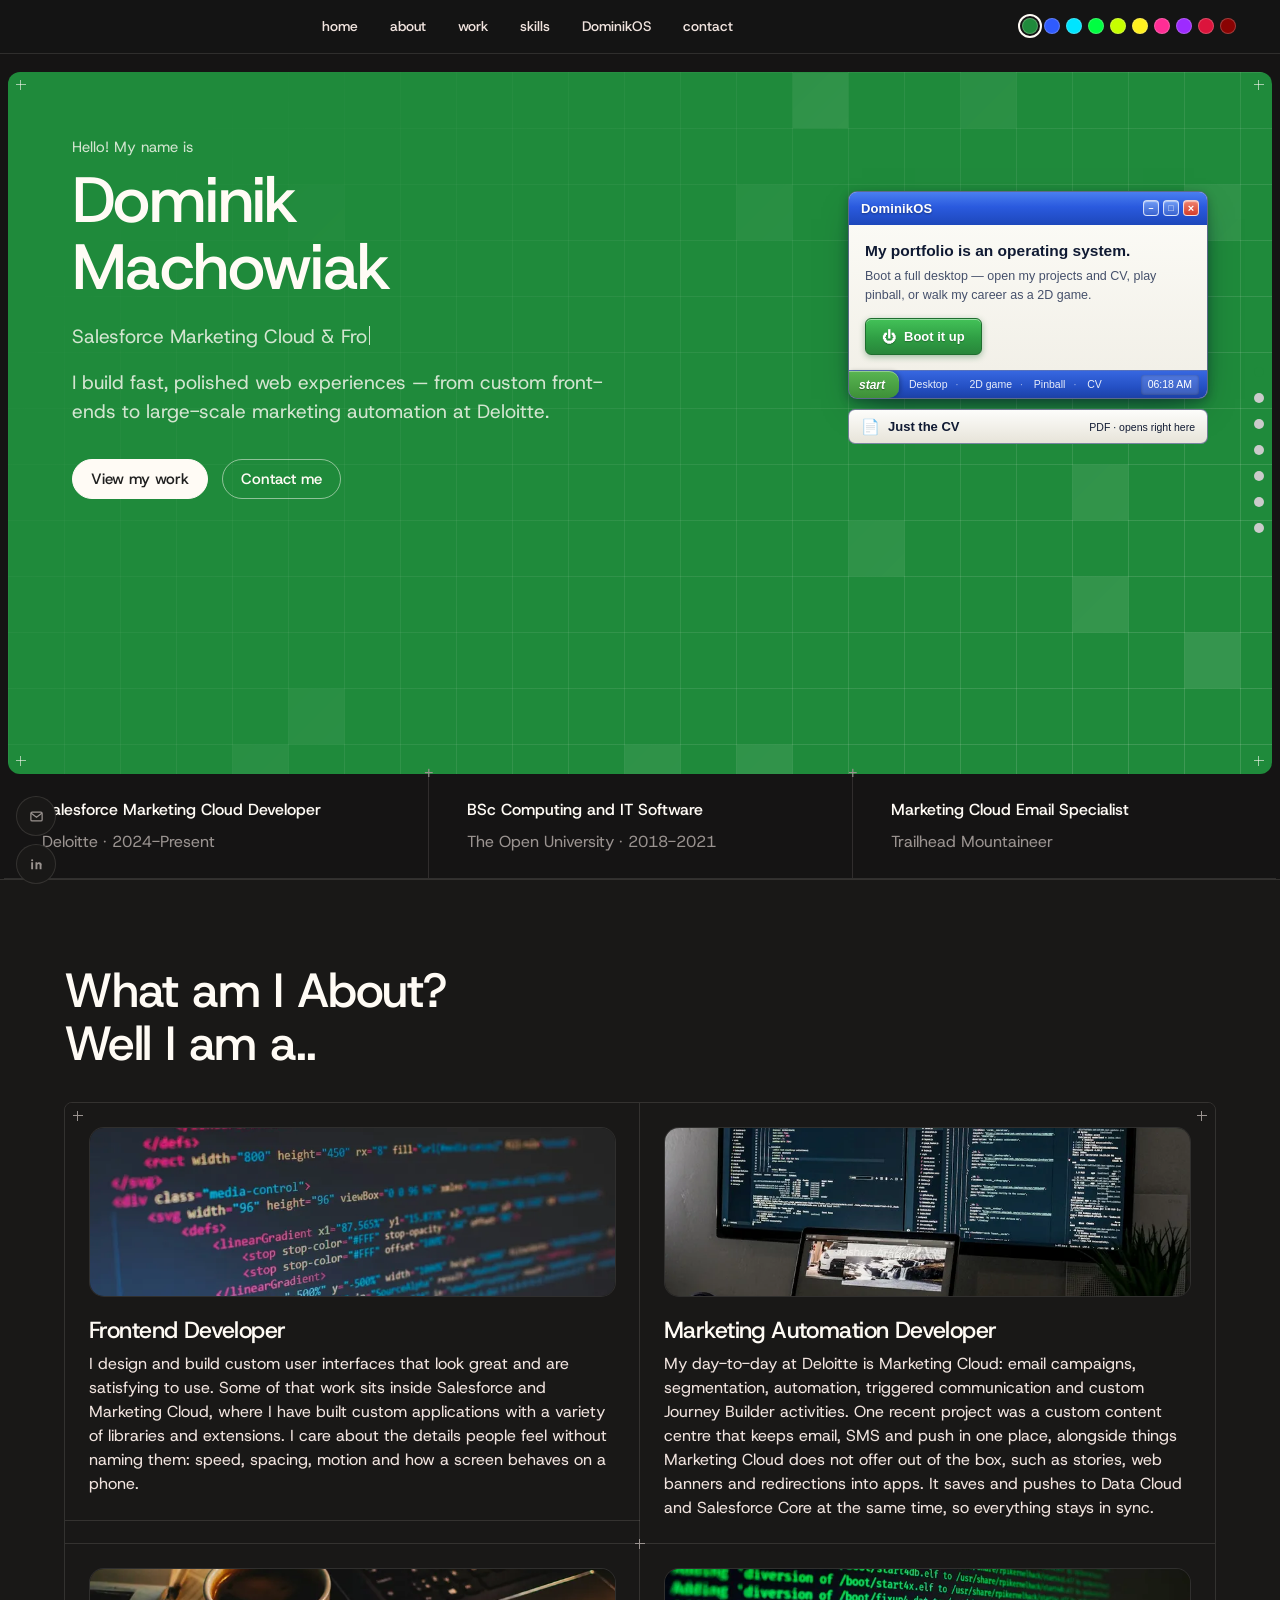
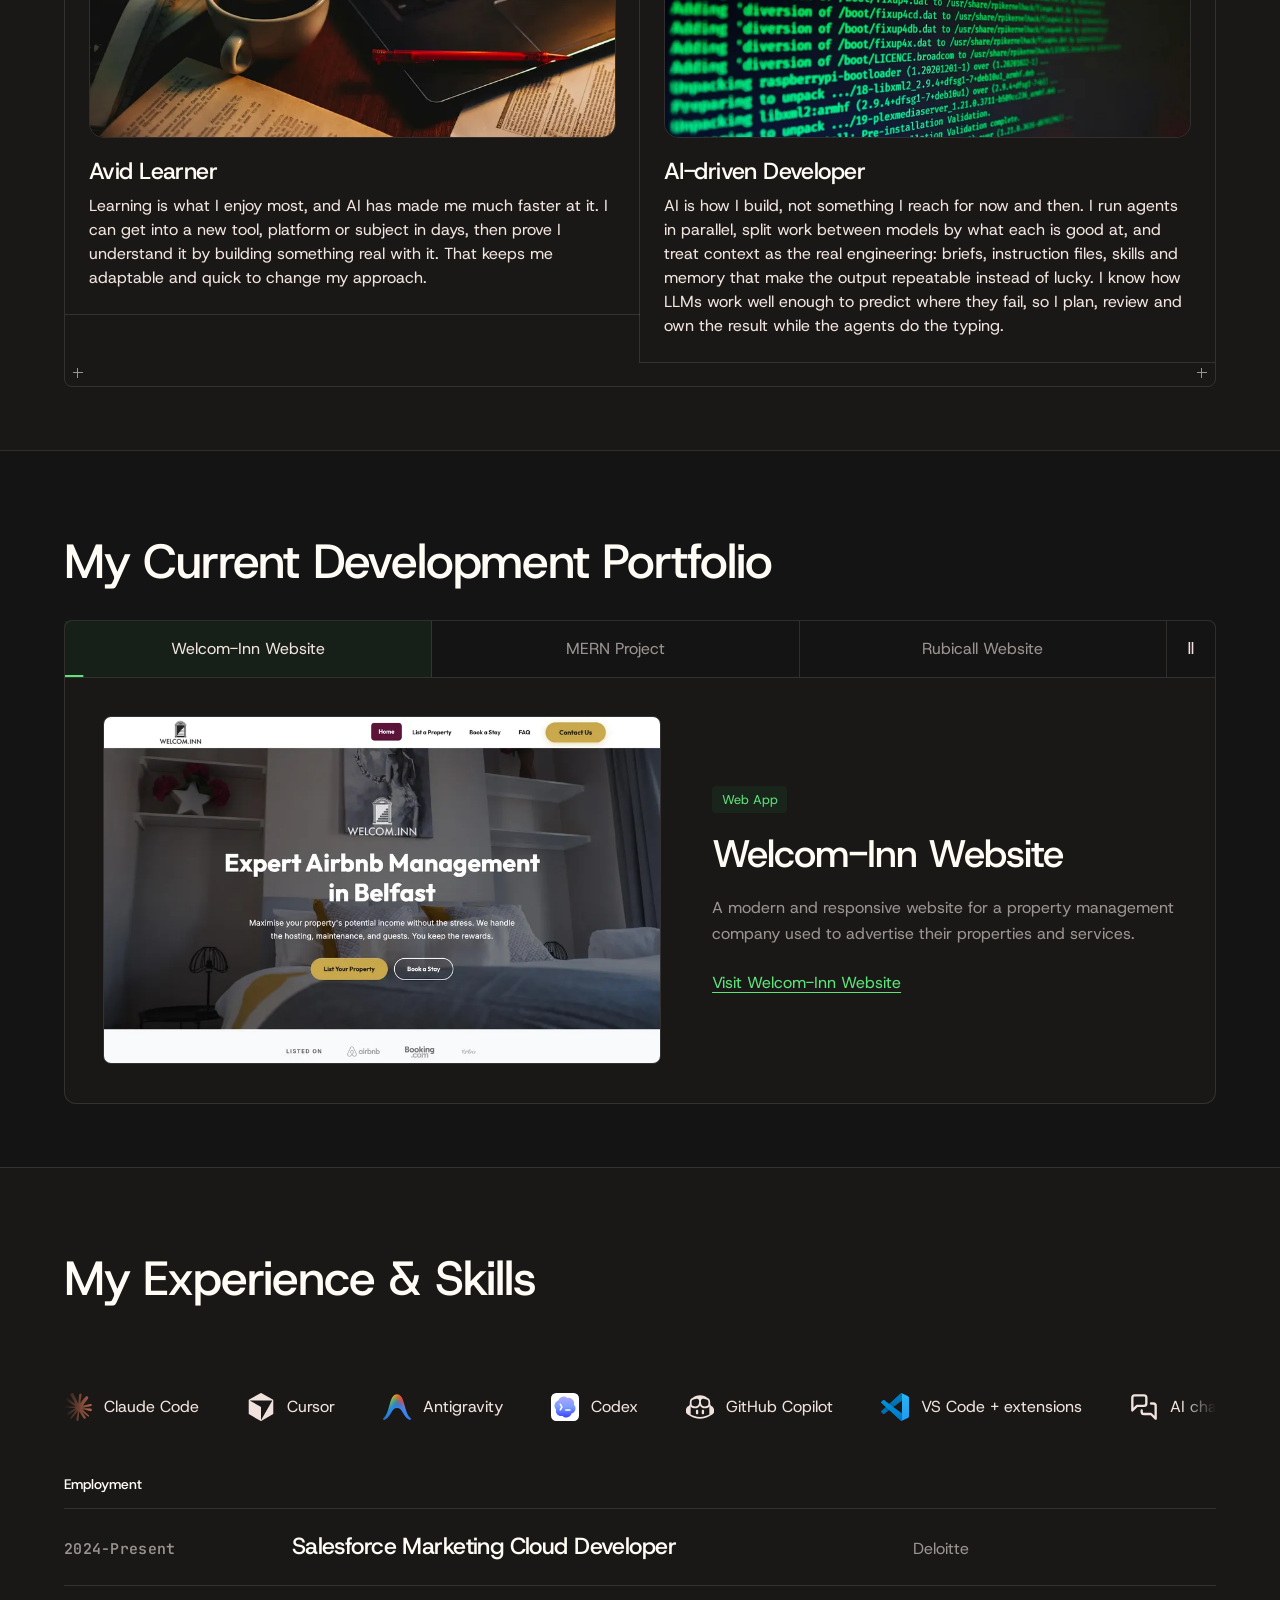
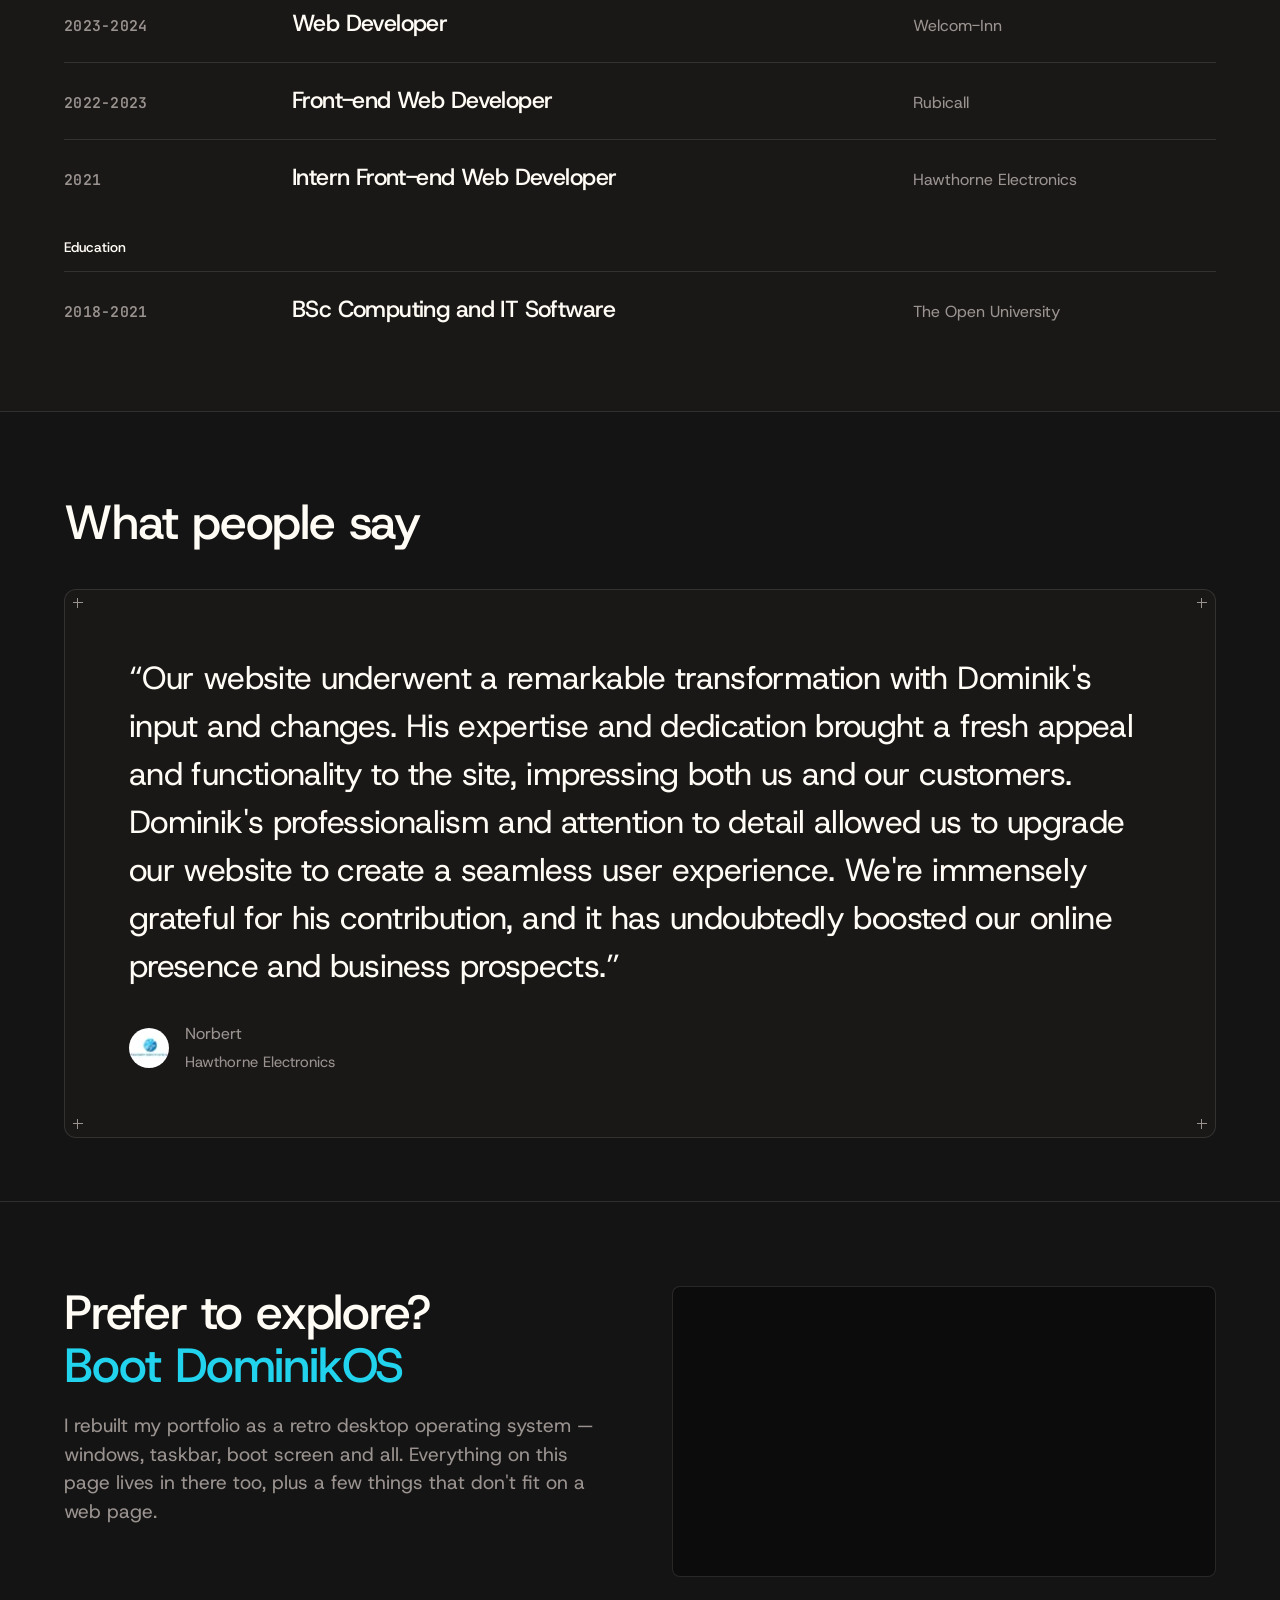
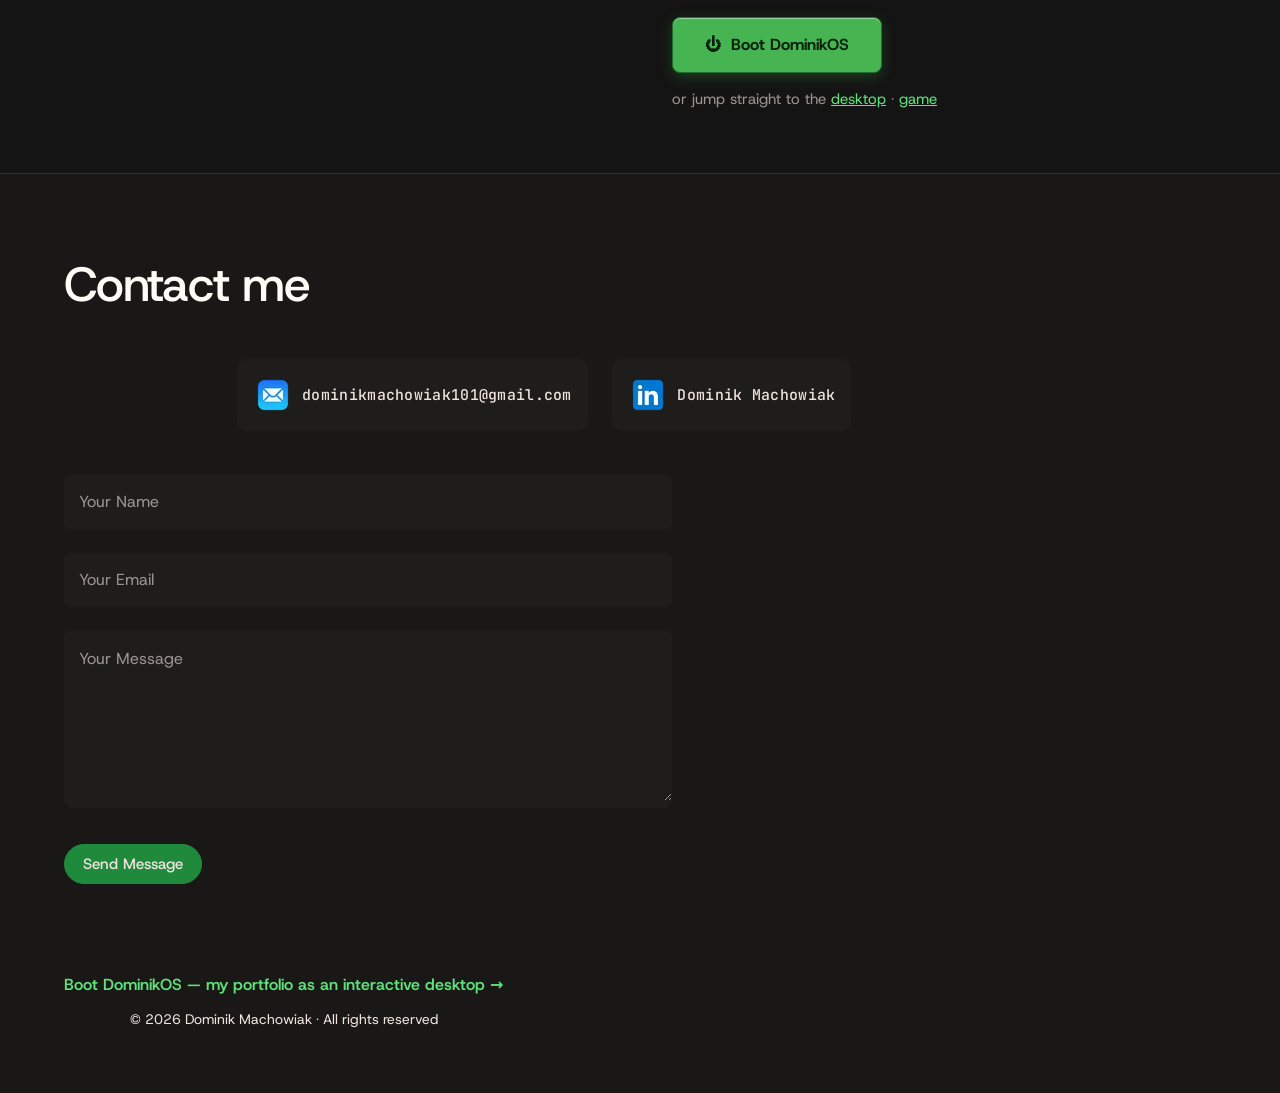
==== commit 757f760c: "Deploy 2026-11-14 23:21" ====
--- a/index.html
+++ b/index.html
@@ -4,7 +4,7 @@
         const accent = localStorage.getItem('portfolio-accent');
         if (accent && /^[a-z]+$/.test(accent)) document.documentElement.dataset.accent = accent;
       } catch {}
-    </script><link rel="stylesheet" href="/_astro/index.C3MLoRYC.css">
+    </script><link rel="stylesheet" href="/_astro/index.BEMNOdM-.css">
 <style>@font-face{font-family:Host Grotesk Variable;font-style:normal;font-display:swap;font-weight:300 800;src:url(/_astro/host-grotesk-latin-ext-wght-normal.B8jkyusk.woff2) format("woff2-variations");unicode-range:U+0100-02BA,U+02BD-02C5,U+02C7-02CC,U+02CE-02D7,U+02DD-02FF,U+0304,U+0308,U+0329,U+1D00-1DBF,U+1E00-1E9F,U+1EF2-1EFF,U+2020,U+20A0-20AB,U+20AD-20C0,U+2113,U+2C60-2C7F,U+A720-A7FF}@font-face{font-family:Host Grotesk Variable;font-style:normal;font-display:swap;font-weight:300 800;src:url(/_astro/host-grotesk-latin-wght-normal.CBa0fl4q.woff2) format("woff2-variations");unicode-range:U+0000-00FF,U+0131,U+0152-0153,U+02BB-02BC,U+02C6,U+02DA,U+02DC,U+0304,U+0308,U+0329,U+2000-206F,U+20AC,U+2122,U+2191,U+2193,U+2212,U+2215,U+FEFF,U+FFFD}
 </style></head> <body>  <nav class="navbar" aria-label="Main" data-astro-cid-5blmo7yk> <a class="navbar-title" href="#home" tabindex="-1" aria-hidden="true" data-astro-cid-5blmo7yk>Dominik Machowiak</a> <ul class="navbar-links" data-astro-cid-5blmo7yk> <li data-astro-cid-5blmo7yk> <a href="#home" data-astro-cid-5blmo7yk> <span data-copy-version="current" data-astro-cid-5blmo7yk>home</span> </a> </li><li data-astro-cid-5blmo7yk> <a href="#about" data-astro-cid-5blmo7yk> <span data-copy-version="current" data-astro-cid-5blmo7yk>about</span> </a> </li><li data-astro-cid-5blmo7yk> <a href="#work" data-astro-cid-5blmo7yk> <span data-copy-version="current" data-astro-cid-5blmo7yk>work</span> </a> </li><li data-astro-cid-5blmo7yk> <a href="#skills" data-astro-cid-5blmo7yk> <span data-copy-version="current" data-astro-cid-5blmo7yk>skills</span> </a> </li><li data-astro-cid-5blmo7yk> <a href="#dominikos" data-astro-cid-5blmo7yk> <span data-copy-version="current" data-astro-cid-5blmo7yk>DominikOS</span> </a> </li><li data-astro-cid-5blmo7yk> <a href="#contact" data-astro-cid-5blmo7yk> <span data-copy-version="current" data-astro-cid-5blmo7yk>contact</span> </a> </li> </ul> <div class="accent-picker" role="group" aria-label="Accent colour" data-astro-cid-5blmo7yk> <button type="button" data-accent-pick="boot" aria-label="Start green" title="Start green" aria-pressed="false" style="--swatch:#1f8a3b" data-astro-cid-5blmo7yk></button><button type="button" data-accent-pick="blue" aria-label="Electric blue" title="Electric blue" aria-pressed="false" style="--swatch:#2f5bff" data-astro-cid-5blmo7yk></button><button type="button" data-accent-pick="cyan" aria-label="Neon cyan" title="Neon cyan" aria-pressed="false" style="--swatch:#00e5ff" data-astro-cid-5blmo7yk></button><button type="button" data-accent-pick="matrix" aria-label="Hacker green" title="Hacker green" aria-pressed="false" style="--swatch:#00ff41" data-astro-cid-5blmo7yk></button><button type="button" data-accent-pick="lime" aria-label="Neon lime" title="Neon lime" aria-pressed="false" style="--swatch:#c6ff00" data-astro-cid-5blmo7yk></button><button type="button" data-accent-pick="yellow" aria-label="Neon yellow" title="Neon yellow" aria-pressed="false" style="--swatch:#fff01f" data-astro-cid-5blmo7yk></button><button type="button" data-accent-pick="pink" aria-label="Hot pink" title="Hot pink" aria-pressed="false" style="--swatch:#ff2d95" data-astro-cid-5blmo7yk></button><button type="button" data-accent-pick="purple" aria-label="Neon purple" title="Neon purple" aria-pressed="false" style="--swatch:#9d2bff" data-astro-cid-5blmo7yk></button><button type="button" data-accent-pick="crimson" aria-label="Crimson" title="Crimson" aria-pressed="false" style="--swatch:#dc143c" data-astro-cid-5blmo7yk></button><button type="button" data-accent-pick="blood" aria-label="Blood red" title="Blood red" aria-pressed="false" style="--swatch:#8a0303" data-astro-cid-5blmo7yk></button> </div> <button class="navbar-toggle" type="button" aria-expanded="false" aria-controls="mobile-menu" data-nav-toggle data-astro-cid-5blmo7yk> <span class="sr-only" data-astro-cid-5blmo7yk>Open menu</span> <svg width="20" height="20" viewBox="0 0 24 24" fill="none" aria-hidden="true" data-astro-cid-5blmo7yk> <path d="M4 7h16M4 12h16M4 17h10" stroke="currentColor" stroke-width="2" stroke-linecap="round" data-astro-cid-5blmo7yk></path> </svg> </button> <div class="navbar-panel" id="mobile-menu" hidden data-nav-panel data-astro-cid-5blmo7yk> <button class="navbar-close" type="button" data-nav-close data-astro-cid-5blmo7yk> <span class="sr-only" data-astro-cid-5blmo7yk>Close menu</span> <svg width="26" height="26" viewBox="0 0 24 24" fill="none" aria-hidden="true" data-astro-cid-5blmo7yk> <path d="M6 6l12 12M18 6L6 18" stroke="currentColor" stroke-width="2" stroke-linecap="round" data-astro-cid-5blmo7yk></path> </svg> </button> <ul data-astro-cid-5blmo7yk> <li data-astro-cid-5blmo7yk> <a href="#home" data-nav-link data-astro-cid-5blmo7yk> <span data-copy-version="current" data-astro-cid-5blmo7yk>home</span> </a> </li><li data-astro-cid-5blmo7yk> <a href="#about" data-nav-link data-astro-cid-5blmo7yk> <span data-copy-version="current" data-astro-cid-5blmo7yk>about</span> </a> </li><li data-astro-cid-5blmo7yk> <a href="#work" data-nav-link data-astro-cid-5blmo7yk> <span data-copy-version="current" data-astro-cid-5blmo7yk>work</span> </a> </li><li data-astro-cid-5blmo7yk> <a href="#skills" data-nav-link data-astro-cid-5blmo7yk> <span data-copy-version="current" data-astro-cid-5blmo7yk>skills</span> </a> </li><li data-astro-cid-5blmo7yk> <a href="#dominikos" data-nav-link data-astro-cid-5blmo7yk> <span data-copy-version="current" data-astro-cid-5blmo7yk>DominikOS</span> </a> </li><li data-astro-cid-5blmo7yk> <a href="#contact" data-nav-link data-astro-cid-5blmo7yk> <span data-copy-version="current" data-astro-cid-5blmo7yk>contact</span> </a> </li> </ul> </div> </nav>  <script>
   (() => {
@@ -26,8 +26,8 @@
 </script> <main> <header id="home" class="section bg-dark hero" data-astro-cid-shwxrd6l> <div class="hero-circles hero-circles-left" aria-hidden="true" data-astro-cid-shwxrd6l> <div class="circle" data-astro-cid-shwxrd6l> <img src="/_astro/html.PqILu1lY_RP3g8.webp" alt loading="eager" data-astro-cid-shwxrd6l="true" decoding="async" fetchpriority="auto" width="120" height="120"> </div><div class="circle" data-astro-cid-shwxrd6l> <img src="/_astro/javascript.Db3Wfev6_Z4UIY7.webp" alt loading="eager" data-astro-cid-shwxrd6l="true" decoding="async" fetchpriority="auto" width="120" height="120"> </div><div class="circle" data-astro-cid-shwxrd6l> <img src="/_astro/css.D5KBgePu_2uhsbn.webp" alt loading="eager" data-astro-cid-shwxrd6l="true" decoding="async" fetchpriority="auto" width="120" height="120"> </div> </div> <div class="hero-grid" aria-hidden="true" data-astro-cid-shwxrd6l></div> <div class="panel-corners" aria-hidden="true" data-astro-cid-shwxrd6l><i data-astro-cid-shwxrd6l></i><i data-astro-cid-shwxrd6l></i><i data-astro-cid-shwxrd6l></i><i data-astro-cid-shwxrd6l></i></div> <div class="hero-info" data-astro-cid-shwxrd6l> <p class="hero-greeting" data-astro-cid-shwxrd6l> <span data-copy-version="current">Hello! My name is</span> </p> <h1 class="hero-h1" data-astro-cid-shwxrd6l> <span class="hero-name" data-astro-cid-shwxrd6l>Dominik Machowiak</span> <span class="hero-role" data-astro-cid-shwxrd6l> <span data-copy-version="current">Salesforce Marketing Cloud &amp; Front-End Developer</span> </span> </h1> <p class="hero-sub" data-astro-cid-shwxrd6l> <span data-copy-version="current">I build fast, polished web experiences — from custom front-ends to large-scale marketing automation at Deloitte.</span> </p> <div class="hero-ctas" data-astro-cid-shwxrd6l> <a class="hero-btn hero-btn-primary" href="#work" data-astro-cid-shwxrd6l> <span data-copy-version="current">View my work</span> </a> <a class="hero-btn" href="#contact" data-astro-cid-shwxrd6l> <span data-copy-version="current">Contact me</span> </a> </div> <div class="osl-wrap" data-astro-cid-32yts7bh> <a class="os-launch" href="/os/?boot=chooser" aria-label="Boot DominikOS — explore my portfolio as an interactive desktop, with a 2D game, pinball and my CV inside" data-os-launch data-astro-cid-32yts7bh> <span class="osl-titlebar" data-astro-cid-32yts7bh> <span class="osl-title" data-astro-cid-32yts7bh>DominikOS</span> <span class="osl-buttons" aria-hidden="true" data-astro-cid-32yts7bh> <span class="osl-btn osl-btn-min" data-astro-cid-32yts7bh></span> <span class="osl-btn osl-btn-max" data-astro-cid-32yts7bh></span> <span class="osl-btn osl-btn-close" data-astro-cid-32yts7bh></span> </span> </span> <span class="osl-body" data-astro-cid-32yts7bh> <span class="osl-headline" data-astro-cid-32yts7bh> <span data-copy-version="current">My portfolio is an operating system.</span> </span> <span class="osl-sub" data-astro-cid-32yts7bh> <span data-copy-version="current">Boot a full desktop — open my projects and CV, play pinball, or walk my career as a 2D game.</span> </span> <span class="osl-boot" data-astro-cid-32yts7bh> <span class="osl-power" aria-hidden="true" data-astro-cid-32yts7bh>&#x23FB;</span> <span data-copy-version="current">Boot it up</span> </span> </span> <span class="osl-taskbar" aria-hidden="true" data-astro-cid-32yts7bh> <span class="osl-start" data-astro-cid-32yts7bh>start</span> <span class="osl-apps" data-astro-cid-32yts7bh> <span data-astro-cid-32yts7bh> <span data-copy-version="current">Desktop</span> </span><span data-astro-cid-32yts7bh> <span data-copy-version="current">2D game</span> </span><span data-astro-cid-32yts7bh> <span data-copy-version="current">Pinball</span> </span><span data-astro-cid-32yts7bh> <span data-copy-version="current">CV</span> </span> </span> <span class="osl-clock" data-osl-clock data-astro-cid-32yts7bh>--:--</span> </span> </a> <!-- Straight to the CV: opens the PDF in place, no boot, no navigation. Sits outside the
        card's <a> because interactive content can't legally nest inside a link. --> <button class="osl-cv" type="button" data-cv-open aria-haspopup="dialog" data-astro-cid-32yts7bh> <span class="osl-cv__icon" aria-hidden="true" data-astro-cid-32yts7bh>📄</span> <span class="osl-cv__label" data-astro-cid-32yts7bh>Just the CV</span> <span class="osl-cv__hint" data-astro-cid-32yts7bh>PDF · opens right here</span> </button> </div> <dialog class="cv-dlg" data-cv-dlg aria-labelledby="cv-dlg-title" data-astro-cid-32yts7bh> <div class="cv-dlg__win" data-astro-cid-32yts7bh> <div class="cv-dlg__bar" data-astro-cid-32yts7bh> <span class="cv-dlg__title" id="cv-dlg-title" data-astro-cid-32yts7bh>Dominik Machowiak — CV</span> <a class="cv-dlg__btn" href="/os/assets/cv.pdf" download="Dominik-Machowiak-CV.pdf" data-astro-cid-32yts7bh>Download</a> <a class="cv-dlg__btn cv-dlg__btn--ghost" href="/os/assets/cv.pdf" target="_blank" rel="noopener" data-astro-cid-32yts7bh>Open in new tab &#x2197;</a> <button class="cv-dlg__x" type="button" data-cv-close aria-label="Close the CV" data-astro-cid-32yts7bh>&#x2715;</button> </div> <!-- <object> renders the PDF inline on desktop; the fallback covers mobile browsers,
          which refuse inline PDFs and would otherwise show an empty frame. --> <object class="cv-dlg__frame" data="/os/assets/cv.pdf" type="application/pdf" title="Dominik Machowiak - CV" data-astro-cid-32yts7bh> <div class="cv-dlg__fallback" data-astro-cid-32yts7bh> <p data-astro-cid-32yts7bh>Your browser won't display PDFs inline.</p> <a class="cv-dlg__btn cv-dlg__btn--big" href="/os/assets/cv.pdf" target="_blank" rel="noopener" data-astro-cid-32yts7bh>Open the CV &#x2197;</a> <a class="cv-dlg__btn cv-dlg__btn--ghost" href="/os/assets/cv.pdf" download="Dominik-Machowiak-CV.pdf" data-astro-cid-32yts7bh>Download instead</a> </div> </object> </div> </dialog> <script type="module">const n=document.querySelector("[data-os-launch]"),r=document.querySelector("[data-osl-clock]");if(r){const e=()=>{r.textContent=new Date().toLocaleTimeString([],{hour:"2-digit",minute:"2-digit"})};e(),setInterval(e,3e4)}if(n){let e=!1;const o=()=>{if(e)return;e=!0;const c=document.createElement("link");c.rel="prefetch",c.href="/os/",document.head.appendChild(c)};n.addEventListener("pointerenter",o,{once:!0}),n.addEventListener("focus",o,{once:!0})}const d=document.querySelector("[data-cv-open]"),t=document.querySelector("[data-cv-dlg]"),a=document.querySelector("[data-cv-close]");d&&t&&(d.addEventListener("click",()=>t.showModal()),a?.addEventListener("click",()=>t.close()),t.addEventListener("click",e=>{e.target===t&&t.close()}));</script>  </div> <div class="hero-circles hero-circles-right" aria-hidden="true" data-astro-cid-shwxrd6l> <div class="circle" data-astro-cid-shwxrd6l> <img src="/_astro/python.Dmg8y7vF_i2aKb.webp" alt loading="eager" data-astro-cid-shwxrd6l="true" decoding="async" fetchpriority="auto" width="120" height="120"> </div><div class="circle" data-astro-cid-shwxrd6l> <img src="/_astro/csharp.COLDLYDH_Z1rX8S2.webp" alt loading="eager" data-astro-cid-shwxrd6l="true" decoding="async" fetchpriority="auto" width="120" height="120"> </div> </div> </header> <div class="hero-facts" data-astro-cid-shwxrd6l> <div class="hero-fact" data-astro-cid-shwxrd6l><p data-astro-cid-shwxrd6l>Salesforce Marketing Cloud Developer</p><p data-astro-cid-shwxrd6l>Deloitte · 2024-Present</p></div><div class="hero-fact" data-astro-cid-shwxrd6l><p data-astro-cid-shwxrd6l>BSc Computing and IT Software</p><p data-astro-cid-shwxrd6l>The Open University · 2018-2021</p></div> <div class="hero-fact" data-astro-cid-shwxrd6l><p data-astro-cid-shwxrd6l>Marketing Cloud Email Specialist</p><p data-astro-cid-shwxrd6l>Trailhead Mountaineer</p></div> </div>  <section id="about" class="section bg-white" aria-labelledby="about-heading" data-astro-cid-gqmbxsao> <h2 id="about-heading" class="head-text" data-astro-cid-gqmbxsao> <span class="copy-heading" data-copy-version="current" data-astro-cid-gqmbxsao>
-What am I <span data-astro-cid-gqmbxsao>About?</span><br data-astro-cid-gqmbxsao>Well I am <span data-astro-cid-gqmbxsao>a..</span> </span> </h2> <div class="profiles" data-copy-version="current" data-astro-cid-gqmbxsao> <div class="panel-corners" aria-hidden="true" data-astro-cid-gqmbxsao><i data-astro-cid-gqmbxsao></i><i data-astro-cid-gqmbxsao></i><i data-astro-cid-gqmbxsao></i><i data-astro-cid-gqmbxsao></i><i class="grid-junction" data-astro-cid-gqmbxsao></i></div> <article class="profile reveal" data-astro-cid-gqmbxsao> <img src="/_astro/about-frontend-photo.D88o2Hmy_Z2kERJl.webp" alt loading="lazy" decoding="async" data-astro-cid-gqmbxsao="true" fetchpriority="auto" width="800" height="500"> <h3 class="bold-text" data-astro-cid-gqmbxsao>Frontend Developer</h3> <p class="p-text" data-astro-cid-gqmbxsao>I design and build custom user interfaces that look great and are satisfying to use. Some of that work sits inside Salesforce and Marketing Cloud, where I have built custom applications with a variety of libraries and extensions. I care about the details people feel without naming them: speed, spacing, motion and how a screen behaves on a phone.</p> </article><article class="profile reveal" data-astro-cid-gqmbxsao> <img src="/_astro/about-programmer-photo.B4Vh4V7X_250l0F.webp" alt loading="lazy" decoding="async" data-astro-cid-gqmbxsao="true" fetchpriority="auto" width="800" height="500"> <h3 class="bold-text" data-astro-cid-gqmbxsao>Marketing Automation Developer</h3> <p class="p-text" data-astro-cid-gqmbxsao>My day-to-day at Deloitte is Marketing Cloud: email campaigns, segmentation, automation, triggered communication and custom Journey Builder activities. One recent project was a custom content centre that keeps email, SMS and push in one place, alongside things Marketing Cloud does not offer out of the box, such as stories, web banners and redirections into apps. It saves and pushes to Data Cloud and Salesforce Core at the same time, so everything stays in sync.</p> </article><article class="profile reveal" data-astro-cid-gqmbxsao> <img src="/_astro/about-learner-photo.CzhZOZ9Y_WVeQE.webp" alt loading="lazy" decoding="async" data-astro-cid-gqmbxsao="true" fetchpriority="auto" width="800" height="500"> <h3 class="bold-text" data-astro-cid-gqmbxsao>Avid Learner</h3> <p class="p-text" data-astro-cid-gqmbxsao>Learning is what I enjoy most, and AI has made me much faster at it. I can get into a new tool, platform or subject in days, then prove I understand it by building something real with it. That keeps me adaptable and quick to change my approach.</p> </article><article class="profile reveal" data-astro-cid-gqmbxsao> <img src="/_astro/about-ai-photo.CpBfcYjx_1MOucg.webp" alt loading="lazy" decoding="async" data-astro-cid-gqmbxsao="true" fetchpriority="auto" width="800" height="500"> <h3 class="bold-text" data-astro-cid-gqmbxsao>AI-driven Developer</h3> <p class="p-text" data-astro-cid-gqmbxsao>AI is how I build, not something I reach for now and then. I run agents in parallel, split work between models by what each is good at, and treat context as the real engineering: briefs, instruction files, skills and memory that make the output repeatable instead of lucky. I know how LLMs work well enough to predict where they fail, so I plan, review and own the result while the agents do the typing.</p> </article> </div> </section>  <section id="work" class="section bg-primary" aria-labelledby="work-heading"> <h2 id="work-heading" class="head-text"> <span class="copy-heading" data-copy-version="current">My Current Development <span>Portfolio</span></span> </h2> <div class="project-showcase"> <div class="project-controls" hidden> <div class="project-tabs" role="tablist" aria-labelledby="work-heading"> <button type="button" role="tab" id="project-tab-0" aria-controls="project-panel-0" aria-selected="true" tabindex="0"> Welcom-Inn Website<span class="tab-progress" aria-hidden="true"></span> </button><button type="button" role="tab" id="project-tab-1" aria-controls="project-panel-1" aria-selected="false" tabindex="-1"> MERN Project<span class="tab-progress" aria-hidden="true"></span> </button><button type="button" role="tab" id="project-tab-2" aria-controls="project-panel-2" aria-selected="false" tabindex="-1"> Rubicall Website<span class="tab-progress" aria-hidden="true"></span> </button> </div> <button class="project-pause" type="button" aria-label="Pause automatic project rotation" aria-pressed="false"><span aria-hidden="true">Ⅱ</span></button> </div> <article class="project-panel" id="project-panel-0" aria-labelledby="project-title-0"> <img src="/_astro/work-welcom-inn.DXlHoJwu_Z2frIt6.webp" alt="Screenshot of Welcom-Inn Website" loading="lazy" decoding="async" fetchpriority="auto" width="960" height="963"> <div class="project-details"> <div class="project-tags"><span>Web App</span></div> <h3 id="project-title-0">Welcom-Inn Website</h3> <p>A modern and responsive website for a property management company used to advertise their properties and services.</p> <a href="https://welcom-inn.co.uk/" target="_blank" rel="noreferrer noopener">Visit Welcom-Inn Website</a> </div> </article><article class="project-panel" id="project-panel-1" aria-labelledby="project-title-1"> <img src="/_astro/work-mern.CprO6JdE_tLSGH.webp" alt="Screenshot of MERN Project" loading="lazy" decoding="async" fetchpriority="auto" width="960" height="948"> <div class="project-details"> <div class="project-tags"><span>Web App</span></div> <h3 id="project-title-1">MERN Project</h3> <p>A project using the full force of the MERN stack, currently in progress!</p>  </div> </article><article class="project-panel" id="project-panel-2" aria-labelledby="project-title-2"> <img src="/_astro/work-rubicall.E7CAMo_7_Z1WOFOn.webp" alt="Screenshot of Rubicall Website" loading="lazy" decoding="async" fetchpriority="auto" width="960" height="960"> <div class="project-details"> <div class="project-tags"><span>Web App</span></div> <h3 id="project-title-2">Rubicall Website</h3> <p>A modern and responsive website designed &amp; developed for a cleaning company to advertise their cleaning services.</p> <a href="https://www.rubicall.co.uk/" target="_blank" rel="noreferrer noopener">Visit Rubicall Website</a> </div> </article> </div> </section> <section id="skills" class="section bg-white" aria-labelledby="skills-heading" data-astro-cid-dbz4fmle> <h2 id="skills-heading" class="head-text" data-astro-cid-dbz4fmle> <span class="copy-heading" data-copy-version="current" data-astro-cid-dbz4fmle>My Experience &amp; <span data-astro-cid-dbz4fmle>Skills</span></span> </h2> <div class="skills-container" data-copy-version="current" data-astro-cid-dbz4fmle> <div class="skill-strip is-static" tabindex="0" aria-label="Skills" data-astro-cid-dbz4fmle> <div class="skill-track" data-astro-cid-dbz4fmle> <ul class="skill-run" data-astro-cid-dbz4fmle> <li data-astro-cid-dbz4fmle><img src="/_astro/skill-html.khpng2Vf_1NBP6y.webp" alt loading="lazy" data-astro-cid-dbz4fmle="true" decoding="async" fetchpriority="auto" width="28" height="28"><span data-astro-cid-dbz4fmle>HTML</span></li><li data-astro-cid-dbz4fmle><img src="/_astro/skill-css.D4dSQ63f_2vcwWc.webp" alt loading="lazy" data-astro-cid-dbz4fmle="true" decoding="async" fetchpriority="auto" width="28" height="28"><span data-astro-cid-dbz4fmle>CSS</span></li><li data-astro-cid-dbz4fmle><img src="/_astro/skill-javascript.Bh7ioiOO_1us58.webp" alt loading="lazy" data-astro-cid-dbz4fmle="true" decoding="async" fetchpriority="auto" width="28" height="28"><span data-astro-cid-dbz4fmle>Javascript</span></li><li data-astro-cid-dbz4fmle><img src="/_astro/skill-mc-email-specialist.TQK3BDwv_bBiWx.webp" alt loading="lazy" data-astro-cid-dbz4fmle="true" decoding="async" fetchpriority="auto" width="28" height="28"><span data-astro-cid-dbz4fmle>Marketing Cloud Email Specialist</span></li><li data-astro-cid-dbz4fmle><img src="/_astro/skill-trailhead-mountaineer.BfQfgUFM_N1JzG.webp" alt loading="lazy" data-astro-cid-dbz4fmle="true" decoding="async" fetchpriority="auto" width="28" height="28"><span data-astro-cid-dbz4fmle>Trailhead Mountaineer</span></li> </ul><ul class="skill-run" aria-hidden="true" data-astro-cid-dbz4fmle> <li data-astro-cid-dbz4fmle><img src="/_astro/skill-html.khpng2Vf_1NBP6y.webp" alt loading="lazy" data-astro-cid-dbz4fmle="true" decoding="async" fetchpriority="auto" width="28" height="28"><span data-astro-cid-dbz4fmle>HTML</span></li><li data-astro-cid-dbz4fmle><img src="/_astro/skill-css.D4dSQ63f_2vcwWc.webp" alt loading="lazy" data-astro-cid-dbz4fmle="true" decoding="async" fetchpriority="auto" width="28" height="28"><span data-astro-cid-dbz4fmle>CSS</span></li><li data-astro-cid-dbz4fmle><img src="/_astro/skill-javascript.Bh7ioiOO_1us58.webp" alt loading="lazy" data-astro-cid-dbz4fmle="true" decoding="async" fetchpriority="auto" width="28" height="28"><span data-astro-cid-dbz4fmle>Javascript</span></li><li data-astro-cid-dbz4fmle><img src="/_astro/skill-mc-email-specialist.TQK3BDwv_bBiWx.webp" alt loading="lazy" data-astro-cid-dbz4fmle="true" decoding="async" fetchpriority="auto" width="28" height="28"><span data-astro-cid-dbz4fmle>Marketing Cloud Email Specialist</span></li><li data-astro-cid-dbz4fmle><img src="/_astro/skill-trailhead-mountaineer.BfQfgUFM_N1JzG.webp" alt loading="lazy" data-astro-cid-dbz4fmle="true" decoding="async" fetchpriority="auto" width="28" height="28"><span data-astro-cid-dbz4fmle>Trailhead Mountaineer</span></li> </ul> </div> </div> <div class="exp-col" data-astro-cid-dbz4fmle> <div class="exp-group reveal" data-astro-cid-dbz4fmle> <p class="exp-type bold-text" data-astro-cid-dbz4fmle>Employment</p> <ul class="exp-works" data-astro-cid-dbz4fmle> <li class="exp-work" tabindex="0" aria-describedby="tip-current-employment-0" data-astro-cid-dbz4fmle> <h3 class="bold-text" data-astro-cid-dbz4fmle>Salesforce Marketing Cloud Developer</h3> <p class="p-text exp-year" data-astro-cid-dbz4fmle>2024-Present</p> <p class="p-text" data-astro-cid-dbz4fmle>Deloitte</p> <span class="exp-tooltip" role="tooltip" id="tip-current-employment-0" data-astro-cid-dbz4fmle>• Led a Marketing Automation project for a polish automotive client, provided technical consultation, developed &amp; deployed scalable solutions using Marketing Technologies. • Worked on a marketing transformation for multiple car brands including approximately 300 email/sms messages in email studio using HTML, CSS, Javascript and AMPScript.</span> </li><li class="exp-work" tabindex="0" aria-describedby="tip-current-employment-1" data-astro-cid-dbz4fmle> <h3 class="bold-text" data-astro-cid-dbz4fmle>Web Developer</h3> <p class="p-text exp-year" data-astro-cid-dbz4fmle>2023-2024</p> <p class="p-text" data-astro-cid-dbz4fmle>Welcom-Inn</p> <span class="exp-tooltip" role="tooltip" id="tip-current-employment-1" data-astro-cid-dbz4fmle>Designed &amp; developed a website for a property management company using HTML CSS &amp; Javascript. Website is currently being used to advertise Welcom-Inns properties and services.</span> </li><li class="exp-work" tabindex="0" aria-describedby="tip-current-employment-2" data-astro-cid-dbz4fmle> <h3 class="bold-text" data-astro-cid-dbz4fmle>Front-end Web Developer</h3> <p class="p-text exp-year" data-astro-cid-dbz4fmle>2022-2023</p> <p class="p-text" data-astro-cid-dbz4fmle>Rubicall</p> <span class="exp-tooltip" role="tooltip" id="tip-current-employment-2" data-astro-cid-dbz4fmle>Designed &amp; developed a website for a cleaning company using HTML CSS &amp; Javascript. I later returned for additional work for the company to expand the website as they moved into the Airbnb business.</span> </li><li class="exp-work" tabindex="0" aria-describedby="tip-current-employment-3" data-astro-cid-dbz4fmle> <h3 class="bold-text" data-astro-cid-dbz4fmle>Intern Front-end Web Developer</h3> <p class="p-text exp-year" data-astro-cid-dbz4fmle>2021</p> <p class="p-text" data-astro-cid-dbz4fmle>Hawthorne Electronics</p> <span class="exp-tooltip" role="tooltip" id="tip-current-employment-3" data-astro-cid-dbz4fmle>Worked as a volunteer front end web developer for a small electronics company. Responsible for making changes to individual web pages in order to enhance the feel &amp; functionality of the website.</span> </li> </ul> </div><div class="exp-group reveal" data-astro-cid-dbz4fmle> <p class="exp-type bold-text" data-astro-cid-dbz4fmle>Education</p> <ul class="exp-works" data-astro-cid-dbz4fmle> <li class="exp-work" tabindex="0" aria-describedby="tip-current-education-0" data-astro-cid-dbz4fmle> <h3 class="bold-text" data-astro-cid-dbz4fmle>BSc Computing and IT Software</h3> <p class="p-text exp-year" data-astro-cid-dbz4fmle>2018-2021</p> <p class="p-text" data-astro-cid-dbz4fmle>The Open University</p> <span class="exp-tooltip" role="tooltip" id="tip-current-education-0" data-astro-cid-dbz4fmle>Studied a bachelors degree in Computing and IT software at The Open University.</span> </li> </ul> </div> </div> </div> </section>  <section id="testimonial" class="section bg-primary" aria-labelledby="testimonial-heading" data-astro-cid-xgec5lpf><h2 id="testimonial-heading" class="head-text" data-astro-cid-xgec5lpf><span class="copy-heading" data-copy-version="current" data-astro-cid-xgec5lpf>What people <span data-astro-cid-xgec5lpf>say</span></span></h2><div class="t-stage" data-astro-cid-xgec5lpf><figure class="quote-panel" data-astro-cid-xgec5lpf><div class="panel-corners" aria-hidden="true" data-astro-cid-xgec5lpf><i data-astro-cid-xgec5lpf></i><i data-astro-cid-xgec5lpf></i><i data-astro-cid-xgec5lpf></i><i data-astro-cid-xgec5lpf></i></div><blockquote data-astro-cid-xgec5lpf>“Our website underwent a remarkable transformation with Dominik&#39;s input and changes. His expertise and dedication brought a fresh appeal and functionality to the site, impressing both us and our customers. Dominik&#39;s professionalism and attention to detail allowed us to upgrade our website to create a seamless user experience. We&#39;re immensely grateful for his contribution, and it has undoubtedly boosted our online presence and business prospects.”</blockquote><figcaption data-astro-cid-xgec5lpf><img src="/_astro/testimonial-norbert.Sm7VxV_s_1un8EX.webp" alt="Portrait of Norbert" loading="lazy" data-astro-cid-xgec5lpf="true" decoding="async" fetchpriority="auto" width="40" height="40"><div data-astro-cid-xgec5lpf><span class="t-name" data-astro-cid-xgec5lpf>Norbert</span><span class="t-company" data-astro-cid-xgec5lpf>Hawthorne Electronics</span></div></figcaption></figure><figure class="sr-only" data-astro-cid-xgec5lpf><blockquote data-astro-cid-xgec5lpf>“I greatly appreciate Dominik&#39;s efforts in developing a functional website for our company. Despite my limited knowledge of websites, he guided us patiently. The website effectively showcases our rental properties and services. Dominik&#39;s expertise has improved our online presence, simplifying the exploration of our offerings for potential clients. I recommend Dominik for his skillful and patient approach to website development.”</blockquote><figcaption data-astro-cid-xgec5lpf><img src="/_astro/work-welcom-inn.DXlHoJwu_Z2kVyyH.webp" alt="Portrait of Agnieszka" loading="lazy" data-astro-cid-xgec5lpf="true" decoding="async" fetchpriority="auto" width="40" height="40"><div data-astro-cid-xgec5lpf><span class="t-name" data-astro-cid-xgec5lpf>Agnieszka</span><span class="t-company" data-astro-cid-xgec5lpf>Welcom-Inn</span></div></figcaption></figure><figure class="sr-only" data-astro-cid-xgec5lpf><blockquote data-astro-cid-xgec5lpf>“I&#39;m thrilled to share my positive experience with Dominik at Rubicall. He created a fantastic website for our cleaning business! I&#39;m not very tech-savvy, but Dominik was patient and understood our needs. The website looks great, works great on phones and computers, and our clients love it. I highly recommend Dominik for any business looking to expand their business online.”</blockquote><figcaption data-astro-cid-xgec5lpf><img src="/_astro/testimonial-barbara.Dji5GZi0_Z2dC7IU.webp" alt="Portrait of Barbara" loading="lazy" data-astro-cid-xgec5lpf="true" decoding="async" fetchpriority="auto" width="40" height="40"><div data-astro-cid-xgec5lpf><span class="t-name" data-astro-cid-xgec5lpf>Barbara</span><span class="t-company" data-astro-cid-xgec5lpf>Rubicall</span></div></figcaption></figure></div></section> <section id="dominikos" class="section bg-dark os-showcase" aria-labelledby="dominikos-heading" data-astro-cid-xsblbhua> <div class="os-intro" data-astro-cid-xsblbhua> <h2 id="dominikos-heading" class="head-text os-head" data-astro-cid-xsblbhua> <span class="copy-heading" data-copy-version="current" data-astro-cid-xsblbhua>
+What am I <span data-astro-cid-gqmbxsao>About?</span><br data-astro-cid-gqmbxsao>Well I am <span data-astro-cid-gqmbxsao>a..</span> </span> </h2> <div class="profiles" data-copy-version="current" data-astro-cid-gqmbxsao> <div class="panel-corners" aria-hidden="true" data-astro-cid-gqmbxsao><i data-astro-cid-gqmbxsao></i><i data-astro-cid-gqmbxsao></i><i data-astro-cid-gqmbxsao></i><i data-astro-cid-gqmbxsao></i><i class="grid-junction" data-astro-cid-gqmbxsao></i></div> <article class="profile reveal" data-astro-cid-gqmbxsao> <img src="/_astro/about-frontend-photo.D88o2Hmy_Z2kERJl.webp" alt loading="lazy" decoding="async" data-astro-cid-gqmbxsao="true" fetchpriority="auto" width="800" height="500"> <h3 class="bold-text" data-astro-cid-gqmbxsao>Frontend Developer</h3> <p class="p-text" data-astro-cid-gqmbxsao>I design and build custom user interfaces that look great and are satisfying to use. Some of that work sits inside Salesforce and Marketing Cloud, where I have built custom applications with a variety of libraries and extensions. I care about the details people feel without naming them: speed, spacing, motion and how a screen behaves on a phone.</p> </article><article class="profile reveal" data-astro-cid-gqmbxsao> <img src="/_astro/about-programmer-photo.B4Vh4V7X_250l0F.webp" alt loading="lazy" decoding="async" data-astro-cid-gqmbxsao="true" fetchpriority="auto" width="800" height="500"> <h3 class="bold-text" data-astro-cid-gqmbxsao>Marketing Automation Developer</h3> <p class="p-text" data-astro-cid-gqmbxsao>My day-to-day at Deloitte is Marketing Cloud: email campaigns, segmentation, automation, triggered communication and custom Journey Builder activities. One recent project was a custom content centre that keeps email, SMS and push in one place, alongside things Marketing Cloud does not offer out of the box, such as stories, web banners and redirections into apps. It saves and pushes to Data Cloud and Salesforce Core at the same time, so everything stays in sync.</p> </article><article class="profile reveal" data-astro-cid-gqmbxsao> <img src="/_astro/about-learner-photo.CzhZOZ9Y_WVeQE.webp" alt loading="lazy" decoding="async" data-astro-cid-gqmbxsao="true" fetchpriority="auto" width="800" height="500"> <h3 class="bold-text" data-astro-cid-gqmbxsao>Avid Learner</h3> <p class="p-text" data-astro-cid-gqmbxsao>Learning is what I enjoy most, and AI has made me much faster at it. I can get into a new tool, platform or subject in days, then prove I understand it by building something real with it. That keeps me adaptable and quick to change my approach.</p> </article><article class="profile reveal" data-astro-cid-gqmbxsao> <img src="/_astro/about-ai-photo.CpBfcYjx_1MOucg.webp" alt loading="lazy" decoding="async" data-astro-cid-gqmbxsao="true" fetchpriority="auto" width="800" height="500"> <h3 class="bold-text" data-astro-cid-gqmbxsao>AI-driven Developer</h3> <p class="p-text" data-astro-cid-gqmbxsao>AI is how I build, not something I reach for now and then. I run agents in parallel, split work between models by what each is good at, and treat context as the real engineering: briefs, instruction files, skills and memory that make the output repeatable instead of lucky. I know how LLMs work well enough to predict where they fail, so I plan, review and own the result while the agents do the typing.</p> </article> </div> </section>  <section id="work" class="section bg-primary" aria-labelledby="work-heading"> <h2 id="work-heading" class="head-text"> <span class="copy-heading" data-copy-version="current">My Current Development <span>Portfolio</span></span> </h2> <div class="project-showcase"> <div class="project-controls" hidden> <div class="project-tabs" role="tablist" aria-labelledby="work-heading"> <button type="button" role="tab" id="project-tab-0" aria-controls="project-panel-0" aria-selected="true" tabindex="0"> Welcom-Inn Website<span class="tab-progress" aria-hidden="true"></span> </button><button type="button" role="tab" id="project-tab-1" aria-controls="project-panel-1" aria-selected="false" tabindex="-1"> MERN Project<span class="tab-progress" aria-hidden="true"></span> </button><button type="button" role="tab" id="project-tab-2" aria-controls="project-panel-2" aria-selected="false" tabindex="-1"> Rubicall Website<span class="tab-progress" aria-hidden="true"></span> </button> </div> <button class="project-pause" type="button" aria-label="Pause automatic project rotation" aria-pressed="false"><span aria-hidden="true">Ⅱ</span></button> </div> <article class="project-panel" id="project-panel-0" aria-labelledby="project-title-0"> <img src="/_astro/work-welcom-inn-site.DnTHNGQt_ZOuy96.webp" alt="Screenshot of Welcom-Inn Website" loading="lazy" decoding="async" fetchpriority="auto" width="960" height="600"> <div class="project-details"> <div class="project-tags"><span>Web App</span></div> <h3 id="project-title-0">Welcom-Inn Website</h3> <p>A modern and responsive website for a property management company used to advertise their properties and services.</p> <a href="https://welcom-inn.co.uk/" target="_blank" rel="noreferrer noopener">Visit Welcom-Inn Website</a> </div> </article><article class="project-panel" id="project-panel-1" aria-labelledby="project-title-1"> <img src="/_astro/work-mern.CprO6JdE_tLSGH.webp" alt="Screenshot of MERN Project" loading="lazy" decoding="async" fetchpriority="auto" width="960" height="948"> <div class="project-details"> <div class="project-tags"><span>Web App</span></div> <h3 id="project-title-1">MERN Project</h3> <p>A project using the full force of the MERN stack, currently in progress!</p>  </div> </article><article class="project-panel" id="project-panel-2" aria-labelledby="project-title-2"> <img src="/_astro/work-rubicall-site.BKKNjxVF_b1hXI.webp" alt="Screenshot of Rubicall Website" loading="lazy" decoding="async" fetchpriority="auto" width="960" height="600"> <div class="project-details"> <div class="project-tags"><span>Web App</span></div> <h3 id="project-title-2">Rubicall Website</h3> <p>A modern and responsive website designed &amp; developed for a cleaning company to advertise their cleaning services.</p> <a href="https://www.rubicall.co.uk/" target="_blank" rel="noreferrer noopener">Visit Rubicall Website</a> </div> </article> </div> </section> <section id="skills" class="section bg-white" aria-labelledby="skills-heading" data-astro-cid-dbz4fmle> <h2 id="skills-heading" class="head-text" data-astro-cid-dbz4fmle> <span class="copy-heading" data-copy-version="current" data-astro-cid-dbz4fmle>My Experience &amp; <span data-astro-cid-dbz4fmle>Skills</span></span> </h2> <div class="skills-container" data-copy-version="current" data-astro-cid-dbz4fmle> <div class="skill-strip is-static" tabindex="0" aria-label="Skills" data-astro-cid-dbz4fmle> <div class="skill-track" data-astro-cid-dbz4fmle> <ul class="skill-run" data-astro-cid-dbz4fmle> <li data-astro-cid-dbz4fmle><img src="/_astro/skill-claude-code.CHrDb-Q8_VMFzu.svg" alt loading="lazy" data-astro-cid-dbz4fmle="true" decoding="async" fetchpriority="auto" width="28" height="28"><span data-astro-cid-dbz4fmle>Claude Code</span></li><li data-astro-cid-dbz4fmle><img src="/_astro/skill-cursor.DT8uqnUq_VMFzu.svg" alt loading="lazy" data-astro-cid-dbz4fmle="true" decoding="async" fetchpriority="auto" width="28" height="28"><span data-astro-cid-dbz4fmle>Cursor</span></li><li data-astro-cid-dbz4fmle><img src="/_astro/skill-antigravity.DjemnxR2_VMFzu.svg" alt loading="lazy" data-astro-cid-dbz4fmle="true" decoding="async" fetchpriority="auto" width="28" height="28"><span data-astro-cid-dbz4fmle>Antigravity</span></li><li data-astro-cid-dbz4fmle><img src="/_astro/skill-codex.HS3DnNZU_VMFzu.svg" alt loading="lazy" data-astro-cid-dbz4fmle="true" decoding="async" fetchpriority="auto" width="28" height="28"><span data-astro-cid-dbz4fmle>Codex</span></li><li data-astro-cid-dbz4fmle><img src="/_astro/skill-github-copilot.BncB_Xc1_VMFzu.svg" alt loading="lazy" data-astro-cid-dbz4fmle="true" decoding="async" fetchpriority="auto" width="28" height="28"><span data-astro-cid-dbz4fmle>GitHub Copilot</span></li><li data-astro-cid-dbz4fmle><img src="/_astro/skill-vscode.CJLxpqI9_VMFzu.svg" alt loading="lazy" data-astro-cid-dbz4fmle="true" decoding="async" fetchpriority="auto" width="28" height="28"><span data-astro-cid-dbz4fmle>VS Code + extensions</span></li><li data-astro-cid-dbz4fmle><img src="/_astro/skill-ai-chats.BmSykdqP_VMFzu.svg" alt loading="lazy" data-astro-cid-dbz4fmle="true" decoding="async" fetchpriority="auto" width="28" height="28"><span data-astro-cid-dbz4fmle>AI chats</span></li><li data-astro-cid-dbz4fmle><img src="/_astro/skill-vue.x3JZiHeA_VMFzu.svg" alt loading="lazy" data-astro-cid-dbz4fmle="true" decoding="async" fetchpriority="auto" width="28" height="28"><span data-astro-cid-dbz4fmle>Vue</span></li><li data-astro-cid-dbz4fmle><img src="/_astro/skill-react.B6gX_Z1C_VMFzu.svg" alt loading="lazy" data-astro-cid-dbz4fmle="true" decoding="async" fetchpriority="auto" width="28" height="28"><span data-astro-cid-dbz4fmle>React</span></li><li data-astro-cid-dbz4fmle><img src="/_astro/skill-javascript.Bh7ioiOO_1us58.webp" alt loading="lazy" data-astro-cid-dbz4fmle="true" decoding="async" fetchpriority="auto" width="28" height="28"><span data-astro-cid-dbz4fmle>Javascript</span></li><li data-astro-cid-dbz4fmle><img src="/_astro/skill-html.khpng2Vf_1NBP6y.webp" alt loading="lazy" data-astro-cid-dbz4fmle="true" decoding="async" fetchpriority="auto" width="28" height="28"><span data-astro-cid-dbz4fmle>HTML</span></li><li data-astro-cid-dbz4fmle><img src="/_astro/skill-css.D4dSQ63f_2vcwWc.webp" alt loading="lazy" data-astro-cid-dbz4fmle="true" decoding="async" fetchpriority="auto" width="28" height="28"><span data-astro-cid-dbz4fmle>CSS</span></li><li data-astro-cid-dbz4fmle><img src="/_astro/skill-sql.B0mvj1ip_VMFzu.svg" alt loading="lazy" data-astro-cid-dbz4fmle="true" decoding="async" fetchpriority="auto" width="28" height="28"><span data-astro-cid-dbz4fmle>SQL</span></li><li data-astro-cid-dbz4fmle><img src="/_astro/skill-code.D4GfcCoK_VMFzu.svg" alt loading="lazy" data-astro-cid-dbz4fmle="true" decoding="async" fetchpriority="auto" width="28" height="28"><span data-astro-cid-dbz4fmle>AMPscript</span></li><li data-astro-cid-dbz4fmle><img src="/_astro/skill-ssjs.BbXtxsTv_VMFzu.svg" alt loading="lazy" data-astro-cid-dbz4fmle="true" decoding="async" fetchpriority="auto" width="28" height="28"><span data-astro-cid-dbz4fmle>SSJS</span></li><li data-astro-cid-dbz4fmle><img src="/_astro/skill-salesforce.BxaqqpZa_VMFzu.svg" alt loading="lazy" data-astro-cid-dbz4fmle="true" decoding="async" fetchpriority="auto" width="28" height="28"><span data-astro-cid-dbz4fmle>Apex</span></li><li data-astro-cid-dbz4fmle><img src="/_astro/skill-mc-email-specialist.TQK3BDwv_bBiWx.webp" alt loading="lazy" data-astro-cid-dbz4fmle="true" decoding="async" fetchpriority="auto" width="28" height="28"><span data-astro-cid-dbz4fmle>Marketing Cloud Email Specialist</span></li><li data-astro-cid-dbz4fmle><img src="/_astro/skill-trailhead-mountaineer.BfQfgUFM_N1JzG.webp" alt loading="lazy" data-astro-cid-dbz4fmle="true" decoding="async" fetchpriority="auto" width="28" height="28"><span data-astro-cid-dbz4fmle>Trailhead Mountaineer</span></li> </ul><ul class="skill-run" aria-hidden="true" data-astro-cid-dbz4fmle> <li data-astro-cid-dbz4fmle><img src="/_astro/skill-claude-code.CHrDb-Q8_VMFzu.svg" alt loading="lazy" data-astro-cid-dbz4fmle="true" decoding="async" fetchpriority="auto" width="28" height="28"><span data-astro-cid-dbz4fmle>Claude Code</span></li><li data-astro-cid-dbz4fmle><img src="/_astro/skill-cursor.DT8uqnUq_VMFzu.svg" alt loading="lazy" data-astro-cid-dbz4fmle="true" decoding="async" fetchpriority="auto" width="28" height="28"><span data-astro-cid-dbz4fmle>Cursor</span></li><li data-astro-cid-dbz4fmle><img src="/_astro/skill-antigravity.DjemnxR2_VMFzu.svg" alt loading="lazy" data-astro-cid-dbz4fmle="true" decoding="async" fetchpriority="auto" width="28" height="28"><span data-astro-cid-dbz4fmle>Antigravity</span></li><li data-astro-cid-dbz4fmle><img src="/_astro/skill-codex.HS3DnNZU_VMFzu.svg" alt loading="lazy" data-astro-cid-dbz4fmle="true" decoding="async" fetchpriority="auto" width="28" height="28"><span data-astro-cid-dbz4fmle>Codex</span></li><li data-astro-cid-dbz4fmle><img src="/_astro/skill-github-copilot.BncB_Xc1_VMFzu.svg" alt loading="lazy" data-astro-cid-dbz4fmle="true" decoding="async" fetchpriority="auto" width="28" height="28"><span data-astro-cid-dbz4fmle>GitHub Copilot</span></li><li data-astro-cid-dbz4fmle><img src="/_astro/skill-vscode.CJLxpqI9_VMFzu.svg" alt loading="lazy" data-astro-cid-dbz4fmle="true" decoding="async" fetchpriority="auto" width="28" height="28"><span data-astro-cid-dbz4fmle>VS Code + extensions</span></li><li data-astro-cid-dbz4fmle><img src="/_astro/skill-ai-chats.BmSykdqP_VMFzu.svg" alt loading="lazy" data-astro-cid-dbz4fmle="true" decoding="async" fetchpriority="auto" width="28" height="28"><span data-astro-cid-dbz4fmle>AI chats</span></li><li data-astro-cid-dbz4fmle><img src="/_astro/skill-vue.x3JZiHeA_VMFzu.svg" alt loading="lazy" data-astro-cid-dbz4fmle="true" decoding="async" fetchpriority="auto" width="28" height="28"><span data-astro-cid-dbz4fmle>Vue</span></li><li data-astro-cid-dbz4fmle><img src="/_astro/skill-react.B6gX_Z1C_VMFzu.svg" alt loading="lazy" data-astro-cid-dbz4fmle="true" decoding="async" fetchpriority="auto" width="28" height="28"><span data-astro-cid-dbz4fmle>React</span></li><li data-astro-cid-dbz4fmle><img src="/_astro/skill-javascript.Bh7ioiOO_1us58.webp" alt loading="lazy" data-astro-cid-dbz4fmle="true" decoding="async" fetchpriority="auto" width="28" height="28"><span data-astro-cid-dbz4fmle>Javascript</span></li><li data-astro-cid-dbz4fmle><img src="/_astro/skill-html.khpng2Vf_1NBP6y.webp" alt loading="lazy" data-astro-cid-dbz4fmle="true" decoding="async" fetchpriority="auto" width="28" height="28"><span data-astro-cid-dbz4fmle>HTML</span></li><li data-astro-cid-dbz4fmle><img src="/_astro/skill-css.D4dSQ63f_2vcwWc.webp" alt loading="lazy" data-astro-cid-dbz4fmle="true" decoding="async" fetchpriority="auto" width="28" height="28"><span data-astro-cid-dbz4fmle>CSS</span></li><li data-astro-cid-dbz4fmle><img src="/_astro/skill-sql.B0mvj1ip_VMFzu.svg" alt loading="lazy" data-astro-cid-dbz4fmle="true" decoding="async" fetchpriority="auto" width="28" height="28"><span data-astro-cid-dbz4fmle>SQL</span></li><li data-astro-cid-dbz4fmle><img src="/_astro/skill-code.D4GfcCoK_VMFzu.svg" alt loading="lazy" data-astro-cid-dbz4fmle="true" decoding="async" fetchpriority="auto" width="28" height="28"><span data-astro-cid-dbz4fmle>AMPscript</span></li><li data-astro-cid-dbz4fmle><img src="/_astro/skill-ssjs.BbXtxsTv_VMFzu.svg" alt loading="lazy" data-astro-cid-dbz4fmle="true" decoding="async" fetchpriority="auto" width="28" height="28"><span data-astro-cid-dbz4fmle>SSJS</span></li><li data-astro-cid-dbz4fmle><img src="/_astro/skill-salesforce.BxaqqpZa_VMFzu.svg" alt loading="lazy" data-astro-cid-dbz4fmle="true" decoding="async" fetchpriority="auto" width="28" height="28"><span data-astro-cid-dbz4fmle>Apex</span></li><li data-astro-cid-dbz4fmle><img src="/_astro/skill-mc-email-specialist.TQK3BDwv_bBiWx.webp" alt loading="lazy" data-astro-cid-dbz4fmle="true" decoding="async" fetchpriority="auto" width="28" height="28"><span data-astro-cid-dbz4fmle>Marketing Cloud Email Specialist</span></li><li data-astro-cid-dbz4fmle><img src="/_astro/skill-trailhead-mountaineer.BfQfgUFM_N1JzG.webp" alt loading="lazy" data-astro-cid-dbz4fmle="true" decoding="async" fetchpriority="auto" width="28" height="28"><span data-astro-cid-dbz4fmle>Trailhead Mountaineer</span></li> </ul> </div> </div> <div class="exp-col" data-astro-cid-dbz4fmle> <div class="exp-group reveal" data-astro-cid-dbz4fmle> <p class="exp-type bold-text" data-astro-cid-dbz4fmle>Employment</p> <ul class="exp-works" data-astro-cid-dbz4fmle> <li class="exp-work" tabindex="0" aria-describedby="tip-current-employment-0" data-astro-cid-dbz4fmle> <h3 class="bold-text" data-astro-cid-dbz4fmle>Salesforce Marketing Cloud Developer</h3> <p class="p-text exp-year" data-astro-cid-dbz4fmle>2024-Present</p> <p class="p-text" data-astro-cid-dbz4fmle>Deloitte</p> <span class="exp-tooltip" role="tooltip" id="tip-current-employment-0" data-astro-cid-dbz4fmle>• Led a Marketing Automation project for a polish automotive client, provided technical consultation, developed &amp; deployed scalable solutions using Marketing Technologies. • Worked on a marketing transformation for multiple car brands including approximately 300 email/sms messages in email studio using HTML, CSS, Javascript and AMPScript.</span> </li><li class="exp-work" tabindex="0" aria-describedby="tip-current-employment-1" data-astro-cid-dbz4fmle> <h3 class="bold-text" data-astro-cid-dbz4fmle>Web Developer</h3> <p class="p-text exp-year" data-astro-cid-dbz4fmle>2023-2024</p> <p class="p-text" data-astro-cid-dbz4fmle>Welcom-Inn</p> <span class="exp-tooltip" role="tooltip" id="tip-current-employment-1" data-astro-cid-dbz4fmle>Designed &amp; developed a website for a property management company using HTML CSS &amp; Javascript. Website is currently being used to advertise Welcom-Inns properties and services.</span> </li><li class="exp-work" tabindex="0" aria-describedby="tip-current-employment-2" data-astro-cid-dbz4fmle> <h3 class="bold-text" data-astro-cid-dbz4fmle>Front-end Web Developer</h3> <p class="p-text exp-year" data-astro-cid-dbz4fmle>2022-2023</p> <p class="p-text" data-astro-cid-dbz4fmle>Rubicall</p> <span class="exp-tooltip" role="tooltip" id="tip-current-employment-2" data-astro-cid-dbz4fmle>Designed &amp; developed a website for a cleaning company using HTML CSS &amp; Javascript. I later returned for additional work for the company to expand the website as they moved into the Airbnb business.</span> </li><li class="exp-work" tabindex="0" aria-describedby="tip-current-employment-3" data-astro-cid-dbz4fmle> <h3 class="bold-text" data-astro-cid-dbz4fmle>Intern Front-end Web Developer</h3> <p class="p-text exp-year" data-astro-cid-dbz4fmle>2021</p> <p class="p-text" data-astro-cid-dbz4fmle>Hawthorne Electronics</p> <span class="exp-tooltip" role="tooltip" id="tip-current-employment-3" data-astro-cid-dbz4fmle>Worked as a volunteer front end web developer for a small electronics company. Responsible for making changes to individual web pages in order to enhance the feel &amp; functionality of the website.</span> </li> </ul> </div><div class="exp-group reveal" data-astro-cid-dbz4fmle> <p class="exp-type bold-text" data-astro-cid-dbz4fmle>Education</p> <ul class="exp-works" data-astro-cid-dbz4fmle> <li class="exp-work" tabindex="0" aria-describedby="tip-current-education-0" data-astro-cid-dbz4fmle> <h3 class="bold-text" data-astro-cid-dbz4fmle>BSc Computing and IT Software</h3> <p class="p-text exp-year" data-astro-cid-dbz4fmle>2018-2021</p> <p class="p-text" data-astro-cid-dbz4fmle>The Open University</p> <span class="exp-tooltip" role="tooltip" id="tip-current-education-0" data-astro-cid-dbz4fmle>Studied a bachelors degree in Computing and IT software at The Open University.</span> </li> </ul> </div> </div> </div> </section>  <section id="testimonial" class="section bg-primary" aria-labelledby="testimonial-heading" data-astro-cid-xgec5lpf><h2 id="testimonial-heading" class="head-text" data-astro-cid-xgec5lpf><span class="copy-heading" data-copy-version="current" data-astro-cid-xgec5lpf>What people <span data-astro-cid-xgec5lpf>say</span></span></h2><div class="t-stage" data-astro-cid-xgec5lpf><figure class="quote-panel" data-astro-cid-xgec5lpf><div class="panel-corners" aria-hidden="true" data-astro-cid-xgec5lpf><i data-astro-cid-xgec5lpf></i><i data-astro-cid-xgec5lpf></i><i data-astro-cid-xgec5lpf></i><i data-astro-cid-xgec5lpf></i></div><blockquote data-astro-cid-xgec5lpf>“Our website underwent a remarkable transformation with Dominik&#39;s input and changes. His expertise and dedication brought a fresh appeal and functionality to the site, impressing both us and our customers. Dominik&#39;s professionalism and attention to detail allowed us to upgrade our website to create a seamless user experience. We&#39;re immensely grateful for his contribution, and it has undoubtedly boosted our online presence and business prospects.”</blockquote><figcaption data-astro-cid-xgec5lpf><img src="/_astro/testimonial-norbert.Sm7VxV_s_1un8EX.webp" alt="Portrait of Norbert" loading="lazy" data-astro-cid-xgec5lpf="true" decoding="async" fetchpriority="auto" width="40" height="40"><div data-astro-cid-xgec5lpf><span class="t-name" data-astro-cid-xgec5lpf>Norbert</span><span class="t-company" data-astro-cid-xgec5lpf>Hawthorne Electronics</span></div></figcaption></figure><figure class="sr-only" data-astro-cid-xgec5lpf><blockquote data-astro-cid-xgec5lpf>“I greatly appreciate Dominik&#39;s efforts in developing a functional website for our company. Despite my limited knowledge of websites, he guided us patiently. The website effectively showcases our rental properties and services. Dominik&#39;s expertise has improved our online presence, simplifying the exploration of our offerings for potential clients. I recommend Dominik for his skillful and patient approach to website development.”</blockquote><figcaption data-astro-cid-xgec5lpf><img src="/_astro/work-welcom-inn.DXlHoJwu_Z2kVyyH.webp" alt="Portrait of Agnieszka" loading="lazy" data-astro-cid-xgec5lpf="true" decoding="async" fetchpriority="auto" width="40" height="40"><div data-astro-cid-xgec5lpf><span class="t-name" data-astro-cid-xgec5lpf>Agnieszka</span><span class="t-company" data-astro-cid-xgec5lpf>Welcom-Inn</span></div></figcaption></figure><figure class="sr-only" data-astro-cid-xgec5lpf><blockquote data-astro-cid-xgec5lpf>“I&#39;m thrilled to share my positive experience with Dominik at Rubicall. He created a fantastic website for our cleaning business! I&#39;m not very tech-savvy, but Dominik was patient and understood our needs. The website looks great, works great on phones and computers, and our clients love it. I highly recommend Dominik for any business looking to expand their business online.”</blockquote><figcaption data-astro-cid-xgec5lpf><img src="/_astro/testimonial-barbara.Dji5GZi0_Z2dC7IU.webp" alt="Portrait of Barbara" loading="lazy" data-astro-cid-xgec5lpf="true" decoding="async" fetchpriority="auto" width="40" height="40"><div data-astro-cid-xgec5lpf><span class="t-name" data-astro-cid-xgec5lpf>Barbara</span><span class="t-company" data-astro-cid-xgec5lpf>Rubicall</span></div></figcaption></figure></div></section> <section id="dominikos" class="section bg-dark os-showcase" aria-labelledby="dominikos-heading" data-astro-cid-xsblbhua> <div class="os-intro" data-astro-cid-xsblbhua> <h2 id="dominikos-heading" class="head-text os-head" data-astro-cid-xsblbhua> <span class="copy-heading" data-copy-version="current" data-astro-cid-xsblbhua>
 Prefer to explore? <span data-astro-cid-xsblbhua>Boot DominikOS</span> </span> </h2> <p class="os-lede" data-astro-cid-xsblbhua> <span data-copy-version="current">I rebuilt my portfolio as a retro desktop operating system — windows, taskbar, boot screen and all. Everything on this page lives in there too, plus a few things that don&#39;t fit on a web page.</span> </p> </div> <ul class="os-features sr-only" data-astro-cid-xsblbhua> <li data-astro-cid-xsblbhua> <span class="os-feature-title" data-astro-cid-xsblbhua> <span data-copy-version="current">Desktop</span> </span> <span class="os-feature-desc" data-astro-cid-xsblbhua> <span data-copy-version="current">Draggable windows, Start menu, my projects &amp; CV as apps</span> </span> </li><li data-astro-cid-xsblbhua> <span class="os-feature-title" data-astro-cid-xsblbhua> <span data-copy-version="current">2D game</span> </span> <span class="os-feature-desc" data-astro-cid-xsblbhua> <span data-copy-version="current">Walk my career timeline as an explorable pixel-art town</span> </span> </li><li data-astro-cid-xsblbhua> <span class="os-feature-title" data-astro-cid-xsblbhua> <span data-copy-version="current">Pinball</span> </span> <span class="os-feature-desc" data-astro-cid-xsblbhua> <span data-copy-version="current">An original cyberpunk table — chase the high score</span> </span> </li> </ul> <div class="os-console" data-astro-cid-xsblbhua> <div class="boot-terminal" aria-hidden="true" data-astro-cid-xsblbhua> <p data-astro-cid-xsblbhua>DominikOS — power on</p> <p data-astro-cid-xsblbhua><span data-astro-cid-xsblbhua>[ ok ]</span> Desktop: Draggable windows, Start menu, my projects &amp; CV as apps</p><p data-astro-cid-xsblbhua><span data-astro-cid-xsblbhua>[ ok ]</span> 2D game: Walk my career timeline as an explorable pixel-art town</p><p data-astro-cid-xsblbhua><span data-astro-cid-xsblbhua>[ ok ]</span> Pinball: An original cyberpunk table — chase the high score</p> <p class="boot-ready" data-astro-cid-xsblbhua>ready. press boot</p> </div> <div class="os-actions" data-astro-cid-xsblbhua> <a class="os-boot-btn" href="/os/?boot=chooser" data-astro-cid-xsblbhua> <span aria-hidden="true" data-astro-cid-xsblbhua>&#x23FB;</span> <span data-copy-version="current">Boot DominikOS</span> </a> <span class="os-deep p-text" data-astro-cid-xsblbhua> <span data-copy-version="current">or jump straight to the</span>   <a href="/os/?boot=desktop" data-astro-cid-xsblbhua>desktop</a> ·
 <a href="/os/?boot=game" data-astro-cid-xsblbhua>game</a> </span> </div> </div> </section>  </main> <footer id="contact" class="section bg-white" aria-labelledby="contact-heading" data-astro-cid-ptl3ltwj> <h2 id="contact-heading" class="head-text" data-astro-cid-ptl3ltwj> <span data-copy-version="current">Contact me</span> </h2> <div class="contact-cards" data-astro-cid-ptl3ltwj> <a class="contact-card" href="mailto:dominikmachowiak101@gmail.com" data-astro-cid-ptl3ltwj> <img src="/_astro/email.ETl0lkb0_19OITs.webp" alt loading="lazy" data-astro-cid-ptl3ltwj="true" decoding="async" fetchpriority="auto" width="40" height="40"> <span class="p-text" data-astro-cid-ptl3ltwj> <span data-copy-version="current">dominikmachowiak101@gmail.com</span> </span> </a> <a class="contact-card" href="https://www.linkedin.com/in/dominikmachowiak/" target="_blank" rel="noreferrer noopener" data-astro-cid-ptl3ltwj> <img src="/_astro/linkedin.BJ429aqb_UEVqd.webp" alt loading="lazy" data-astro-cid-ptl3ltwj="true" decoding="async" fetchpriority="auto" width="40" height="40"> <span class="p-text" data-astro-cid-ptl3ltwj> <span data-copy-version="current">Dominik Machowiak</span> </span> </a> </div> <form class="contact-form" data-contact-form data-validation-current="Please fill in all fields." data-success-current="Thank you for getting in touch! I will get back to you soon." data-error-current="Something went wrong — please email me directly instead." novalidate data-astro-cid-ptl3ltwj> <div data-astro-cid-ptl3ltwj> <label class="sr-only" for="cf-name" data-astro-cid-ptl3ltwj>Your name</label> <input class="p-text" type="text" id="cf-name" name="name" placeholder="Your Name" required data-astro-cid-ptl3ltwj> </div> <div data-astro-cid-ptl3ltwj> <label class="sr-only" for="cf-email" data-astro-cid-ptl3ltwj>Your email</label> <input class="p-text" type="email" id="cf-email" name="email" placeholder="Your Email" required data-astro-cid-ptl3ltwj> </div> <div data-astro-cid-ptl3ltwj> <label class="sr-only" for="cf-message" data-astro-cid-ptl3ltwj>Your message</label> <textarea class="p-text" id="cf-message" name="message" placeholder="Your Message" required data-astro-cid-ptl3ltwj></textarea> </div> <button type="submit" class="p-text contact-submit" data-contact-submit data-label-current="Send Message" data-sending-current="Sending..." data-astro-cid-ptl3ltwj>
 Send Message
-</button> <p class="contact-status p-text" role="status" aria-live="polite" data-contact-status data-astro-cid-ptl3ltwj></p> </form> <div class="footer-bottom" data-astro-cid-ptl3ltwj> <a class="footer-os-link" href="/os/?boot=chooser" data-astro-cid-ptl3ltwj> <span data-copy-version="current">Boot DominikOS — my portfolio as an interactive desktop →</span> </a> <p class="p-text footer-copy" data-astro-cid-ptl3ltwj>&copy; 2026 Dominik Machowiak · All rights reserved</p> </div> </footer>  <div class="rail-social"> <a href="mailto:dominikmachowiak101@gmail.com" aria-label="Email Dominik"> <svg viewBox="0 0 24 24" fill="none" aria-hidden="true" width="15" height="15"> <rect x="3" y="5" width="18" height="14" rx="2" stroke="currentColor" stroke-width="2"></rect> <path d="m4 7 8 6 8-6" stroke="currentColor" stroke-width="2" stroke-linecap="round"></path> </svg> </a> <a href="https://www.linkedin.com/in/dominikmachowiak/" target="_blank" rel="noreferrer noopener" aria-label="Dominik on LinkedIn"> <svg viewBox="0 0 24 24" fill="currentColor" aria-hidden="true" width="15" height="15"> <path d="M6.5 8.5v11h-3v-11h3Zm.2-3.4a1.7 1.7 0 1 1-3.4 0 1.7 1.7 0 0 1 3.4 0ZM20.5 13c0-3.1-1.7-4.7-4-4.7-1.8 0-2.6 1-3.1 1.7V8.5h-3c0 .8 0 11 0 11h3v-6.1c0-.3 0-.7.1-.9.3-.7.8-1.4 1.8-1.4 1.2 0 1.7 1 1.7 2.4v6h3v-6.5Z"></path> </svg> </a> </div> <nav class="rail-dots" aria-label="Section navigation"> <a href="#home" data-dot="home"> <span class="sr-only">Jump to home</span> </a><a href="#about" data-dot="about"> <span class="sr-only">Jump to about</span> </a><a href="#work" data-dot="work"> <span class="sr-only">Jump to work</span> </a><a href="#skills" data-dot="skills"> <span class="sr-only">Jump to skills</span> </a><a href="#testimonial" data-dot="testimonial"> <span class="sr-only">Jump to testimonial</span> </a><a href="#dominikos" data-dot="dominikos"> <span class="sr-only">Jump to dominikos</span> </a><a href="#contact" data-dot="contact"> <span class="sr-only">Jump to contact</span> </a> </nav>  </body></html> <script type="module">const p=matchMedia("(prefers-reduced-motion: reduce)");function L(c,e,d=()=>{}){let r=!1,l,t=0;const s=()=>{l!==void 0&&clearInterval(l),l=void 0;const o=r&&!document.hidden&&!p.matches;c.dataset.motionActive=String(o),p.matches&&d(),o&&(t=performance.now(),l=setInterval(()=>{const n=performance.now();e(Math.min(n-t,100)),t=n},50))};new IntersectionObserver(([o])=>{r=o.isIntersecting,s()},{threshold:0}).observe(c),document.addEventListener("visibilitychange",s),p.addEventListener("change",s),s()}const E=document.querySelector(".hero"),g=E?.querySelector(".hero-grid"),b=E?.querySelector(".hero-role");if(E&&g&&b){const c=b.textContent?.trim()||"",e=document.createElement("span");e.className="typed-role",e.setAttribute("aria-hidden","true");let d=0,r=p.matches;r||(b.classList.add("is-typing"),b.append(e));const l=()=>{r=!0,b.classList.remove("is-typing"),e.remove(),g.replaceChildren()},t=[],s=o=>{o.style.left=`${Math.floor(Math.random()*Math.ceil(g.clientWidth/56))*56+1}px`,o.style.top=`${Math.floor(Math.random()*Math.ceil(g.clientHeight/56))*56+1}px`};L(E,o=>{if(r||(d+=o,e.textContent=c.slice(0,Math.floor(d/35)),d>c.length*35+900&&(r=!0,b.classList.remove("is-typing"),e.remove())),!g.children.length){t.length=0;for(let n=0;n<14;n++){const m=document.createElement("i");m.className="hero-cell";const i=1500+Math.random()*1500,a=Math.random()*i;m.style.setProperty("--cell-time",`${i}ms`),m.style.animationDelay=`-${a}ms`,s(m),g.append(m),t.push({node:m,duration:i,elapsed:a})}}t.forEach(n=>{n.elapsed+=o,n.elapsed>=n.duration&&(n.elapsed%=n.duration,s(n.node))})},l)}const u=document.querySelector(".project-showcase");if(u){const c=u.querySelector(".project-controls"),e=Array.from(u.querySelectorAll('[role="tab"]')),d=Array.from(u.querySelectorAll(".project-panel")),r=u.querySelector(".project-pause");let l=0,t=0,s=p.matches;const o=()=>{r.setAttribute("aria-pressed",String(s)),r.setAttribute("aria-label",s?"Play automatic project rotation":"Pause automatic project rotation"),r.firstElementChild.textContent=s?"▷":"Ⅱ",r.disabled=p.matches},n=i=>{l=i,t=0,u.style.setProperty("--project-progress","0"),e.forEach((a,h)=>{a.setAttribute("aria-selected",String(h===i)),a.tabIndex=h===i?0:-1}),d.forEach((a,h)=>{a.hidden=h!==i,a.setAttribute("role","tabpanel"),a.setAttribute("aria-labelledby",e[h].id),a.tabIndex=0})},m=i=>{s=!0,n(i),o()};e.forEach((i,a)=>{i.addEventListener("click",()=>m(a)),i.addEventListener("keydown",h=>{let y=a;if(h.key==="ArrowRight")y=(a+1)%e.length;else if(h.key==="ArrowLeft")y=(a+e.length-1)%e.length;else if(h.key==="Home")y=0;else if(h.key==="End")y=e.length-1;else return;h.preventDefault(),m(y),e[y].focus()})}),r.addEventListener("click",()=>{s=!s,o()}),c.hidden=!1,n(0),o(),L(u,i=>{s||u.matches(":hover")||u.contains(document.activeElement)||(t+=i,t>=6e3&&n((l+1)%e.length),u.style.setProperty("--project-progress",String(t/6e3)))},()=>{s=!0,t=0,o(),u.style.setProperty("--project-progress","0")}),p.addEventListener("change",o)}const f=document.querySelector(".skill-strip");if(f){const c=f.querySelector(".skill-run"),e=()=>{f.classList.remove("is-static");const d=c.children.length<6&&c.scrollWidth<=f.clientWidth;f.classList.toggle("is-static",p.matches||d)};new ResizeObserver(e).observe(f),p.addEventListener("change",e),e(),L(f,()=>{})}const v=document.querySelector(".os-showcase");if(v){const c=Array.from(v.querySelectorAll(".boot-terminal p")),e=v.querySelector(".os-boot-btn");let d=0,r=0,l=p.matches;l||c.forEach(t=>t.classList.add("boot-pending")),L(v,t=>{l||(d+=t,d>=350&&(d-=350,c[r++]?.classList.remove("boot-pending"),r===c.length&&(l=!0,e.classList.add("boot-pulse"))))},()=>{l=!0,c.forEach(t=>t.classList.remove("boot-pending")),e.classList.remove("boot-pulse")})}</script> <script type="module">const d=document.querySelector("[data-nav-toggle]"),o=document.querySelector("[data-nav-panel]"),v=document.querySelector("[data-nav-close]"),l=e=>{!d||!o||(o.hidden=!e,d.setAttribute("aria-expanded",String(e)),e&&o.querySelector("a")?.focus())};d?.addEventListener("click",()=>l(o?.hidden===!0));v?.addEventListener("click",()=>l(!1));o?.querySelectorAll("[data-nav-link]").forEach(e=>e.addEventListener("click",()=>l(!1)));document.addEventListener("keydown",e=>{e.key==="Escape"&&o&&!o.hidden&&(l(!1),d?.focus())});const r=document.querySelector("[data-contact-form]"),a=document.querySelector("[data-contact-status]"),s=document.querySelector("[data-contact-submit]"),c=(e,t,n)=>e?.getAttribute(`data-${t}-current`)||n;s&&(s.textContent=c(s,"label","Send Message"));r?.addEventListener("submit",async e=>{if(e.preventDefault(),!a||!s)return;const t=new FormData(r),n=String(t.get("name")||"").trim(),i=String(t.get("email")||"").trim(),u=String(t.get("message")||"").trim();if(a.classList.remove("is-error","is-success"),!n||!i||!u){a.textContent=c(r,"validation","Please fill in all fields."),a.classList.add("is-error");return}s.disabled=!0,s.textContent=c(s,"sending","Sending...");try{if(!(await fetch("/.netlify/functions/contact",{method:"POST",headers:{"Content-Type":"application/json"},body:JSON.stringify({name:n,email:i,message:u})})).ok)throw new Error("Request failed");r.reset(),a.textContent=c(r,"success","Thank you for getting in touch! I will get back to you soon."),a.classList.add("is-success")}catch{a.textContent=c(r,"error","Something went wrong — please email me directly instead."),a.classList.add("is-error")}finally{s.disabled=!1,s.textContent=c(s,"label","Send Message")}});const f=document.querySelectorAll(".reveal");if("IntersectionObserver"in window){const e=new IntersectionObserver(t=>{t.forEach(n=>{n.isIntersecting&&(n.target.classList.add("in"),e.unobserve(n.target))})},{threshold:.15});f.forEach(t=>e.observe(t))}else f.forEach(e=>e.classList.add("in"));const m=document.querySelectorAll("[data-dot]"),g=Array.from(m).map(e=>document.getElementById(e.dataset.dot||"")).filter(e=>!!e);if(g.length&&"IntersectionObserver"in window){const e=new IntersectionObserver(t=>{t.forEach(n=>{n.isIntersecting&&m.forEach(i=>i.classList.toggle("active",i.dataset.dot===n.target.id))})},{rootMargin:"-45% 0px -45% 0px"});g.forEach(t=>e.observe(t))}</script>+</button> <p class="contact-status p-text" role="status" aria-live="polite" data-contact-status data-astro-cid-ptl3ltwj></p> </form> <div class="footer-bottom" data-astro-cid-ptl3ltwj> <a class="footer-os-link" href="/os/?boot=chooser" data-astro-cid-ptl3ltwj> <span data-copy-version="current">Boot DominikOS — my portfolio as an interactive desktop →</span> </a> <p class="p-text footer-copy" data-astro-cid-ptl3ltwj>&copy; 2026 Dominik Machowiak · All rights reserved</p> </div> </footer>  <div class="rail-social"> <a href="mailto:dominikmachowiak101@gmail.com" aria-label="Email Dominik"> <svg viewBox="0 0 24 24" fill="none" aria-hidden="true" width="15" height="15"> <rect x="3" y="5" width="18" height="14" rx="2" stroke="currentColor" stroke-width="2"></rect> <path d="m4 7 8 6 8-6" stroke="currentColor" stroke-width="2" stroke-linecap="round"></path> </svg> </a> <a href="https://www.linkedin.com/in/dominikmachowiak/" target="_blank" rel="noreferrer noopener" aria-label="Dominik on LinkedIn"> <svg viewBox="0 0 24 24" fill="currentColor" aria-hidden="true" width="15" height="15"> <path d="M6.5 8.5v11h-3v-11h3Zm.2-3.4a1.7 1.7 0 1 1-3.4 0 1.7 1.7 0 0 1 3.4 0ZM20.5 13c0-3.1-1.7-4.7-4-4.7-1.8 0-2.6 1-3.1 1.7V8.5h-3c0 .8 0 11 0 11h3v-6.1c0-.3 0-.7.1-.9.3-.7.8-1.4 1.8-1.4 1.2 0 1.7 1 1.7 2.4v6h3v-6.5Z"></path> </svg> </a> </div> <nav class="rail-dots" aria-label="Section navigation"> <a href="#home" data-dot="home"> <span class="sr-only">Jump to home</span> </a><a href="#about" data-dot="about"> <span class="sr-only">Jump to about</span> </a><a href="#work" data-dot="work"> <span class="sr-only">Jump to work</span> </a><a href="#skills" data-dot="skills"> <span class="sr-only">Jump to skills</span> </a><a href="#testimonial" data-dot="testimonial"> <span class="sr-only">Jump to testimonial</span> </a><a href="#dominikos" data-dot="dominikos"> <span class="sr-only">Jump to dominikos</span> </a><a href="#contact" data-dot="contact"> <span class="sr-only">Jump to contact</span> </a> </nav>  </body></html> <script type="module">const p=matchMedia("(prefers-reduced-motion: reduce)");function S(o,e,d=()=>{}){let r=!1,n,t=0;const c=()=>{n!==void 0&&clearInterval(n),n=void 0;const i=r&&!document.hidden&&!p.matches;o.dataset.motionActive=String(i),p.matches&&d(),i&&(t=performance.now(),n=setInterval(()=>{const s=performance.now();e(Math.min(s-t,100)),t=s},50))};new IntersectionObserver(([i])=>{r=i.isIntersecting,c()},{threshold:0}).observe(o),document.addEventListener("visibilitychange",c),p.addEventListener("change",c),c()}const L=document.querySelector(".hero"),g=L?.querySelector(".hero-grid"),b=L?.querySelector(".hero-role");if(L&&g&&b){const o=b.textContent?.trim()||"",e=document.createElement("span");e.className="typed-role",e.setAttribute("aria-hidden","true");let d=0,r=p.matches;r||(b.classList.add("is-typing"),b.append(e));const n=()=>{r=!0,b.classList.remove("is-typing"),e.remove(),g.replaceChildren()},t=[],c=i=>{i.style.left=`${Math.floor(Math.random()*Math.ceil(g.clientWidth/56))*56+1}px`,i.style.top=`${Math.floor(Math.random()*Math.ceil(g.clientHeight/56))*56+1}px`};S(L,i=>{if(r||(d+=i,e.textContent=o.slice(0,Math.floor(d/35)),d>o.length*35+900&&(r=!0,b.classList.remove("is-typing"),e.remove())),!g.children.length){t.length=0;for(let s=0;s<14;s++){const m=document.createElement("i");m.className="hero-cell";const a=1500+Math.random()*1500,l=Math.random()*a;m.style.setProperty("--cell-time",`${a}ms`),m.style.animationDelay=`-${l}ms`,c(m),g.append(m),t.push({node:m,duration:a,elapsed:l})}}t.forEach(s=>{s.elapsed+=i,s.elapsed>=s.duration&&(s.elapsed%=s.duration,c(s.node))})},n)}const u=document.querySelector(".project-showcase");if(u){const o=u.querySelector(".project-controls"),e=Array.from(u.querySelectorAll('[role="tab"]')),d=Array.from(u.querySelectorAll(".project-panel")),r=u.querySelector(".project-pause");let n=0,t=0,c=p.matches;const i=()=>{r.setAttribute("aria-pressed",String(c)),r.setAttribute("aria-label",c?"Play automatic project rotation":"Pause automatic project rotation"),r.firstElementChild.textContent=c?"▷":"Ⅱ",r.disabled=p.matches},s=a=>{n=a,t=0,u.style.setProperty("--project-progress","0"),e.forEach((l,h)=>{l.setAttribute("aria-selected",String(h===a)),l.tabIndex=h===a?0:-1}),d.forEach((l,h)=>{l.hidden=h!==a,l.setAttribute("role","tabpanel"),l.setAttribute("aria-labelledby",e[h].id),l.tabIndex=0})},m=a=>s(a);e.forEach((a,l)=>{a.addEventListener("click",()=>m(l)),a.addEventListener("keydown",h=>{let y=l;if(h.key==="ArrowRight")y=(l+1)%e.length;else if(h.key==="ArrowLeft")y=(l+e.length-1)%e.length;else if(h.key==="Home")y=0;else if(h.key==="End")y=e.length-1;else return;h.preventDefault(),m(y),e[y].focus()})}),r.addEventListener("click",()=>{c=!c,i()}),o.hidden=!1,s(0),i(),S(u,a=>{c||d[n].matches(":hover")||u.querySelector(":focus-visible")||(t+=a,t>=6e3&&s((n+1)%e.length),u.style.setProperty("--project-progress",String(t/6e3)))},()=>{c=!0,t=0,i(),u.style.setProperty("--project-progress","0")}),p.addEventListener("change",i)}const f=document.querySelector(".skill-strip");if(f){const o=f.querySelector(".skill-run"),e=()=>{f.classList.remove("is-static");const d=o.children.length<6&&o.scrollWidth<=f.clientWidth;f.classList.toggle("is-static",p.matches||d)};new ResizeObserver(e).observe(f),p.addEventListener("change",e),e(),S(f,()=>{})}const v=document.querySelector(".os-showcase");if(v){const o=Array.from(v.querySelectorAll(".boot-terminal p")),e=v.querySelector(".os-boot-btn");let d=0,r=0,n=p.matches;n||o.forEach(t=>t.classList.add("boot-pending")),S(v,t=>{n||(d+=t,d>=350&&(d-=350,o[r++]?.classList.remove("boot-pending"),r===o.length&&(n=!0,e.classList.add("boot-pulse"))))},()=>{n=!0,o.forEach(t=>t.classList.remove("boot-pending")),e.classList.remove("boot-pulse")})}</script> <script type="module">const d=document.querySelector("[data-nav-toggle]"),o=document.querySelector("[data-nav-panel]"),v=document.querySelector("[data-nav-close]"),l=e=>{!d||!o||(o.hidden=!e,d.setAttribute("aria-expanded",String(e)),e&&o.querySelector("a")?.focus())};d?.addEventListener("click",()=>l(o?.hidden===!0));v?.addEventListener("click",()=>l(!1));o?.querySelectorAll("[data-nav-link]").forEach(e=>e.addEventListener("click",()=>l(!1)));document.addEventListener("keydown",e=>{e.key==="Escape"&&o&&!o.hidden&&(l(!1),d?.focus())});const r=document.querySelector("[data-contact-form]"),a=document.querySelector("[data-contact-status]"),s=document.querySelector("[data-contact-submit]"),c=(e,t,n)=>e?.getAttribute(`data-${t}-current`)||n;s&&(s.textContent=c(s,"label","Send Message"));r?.addEventListener("submit",async e=>{if(e.preventDefault(),!a||!s)return;const t=new FormData(r),n=String(t.get("name")||"").trim(),i=String(t.get("email")||"").trim(),u=String(t.get("message")||"").trim();if(a.classList.remove("is-error","is-success"),!n||!i||!u){a.textContent=c(r,"validation","Please fill in all fields."),a.classList.add("is-error");return}s.disabled=!0,s.textContent=c(s,"sending","Sending...");try{if(!(await fetch("/.netlify/functions/contact",{method:"POST",headers:{"Content-Type":"application/json"},body:JSON.stringify({name:n,email:i,message:u})})).ok)throw new Error("Request failed");r.reset(),a.textContent=c(r,"success","Thank you for getting in touch! I will get back to you soon."),a.classList.add("is-success")}catch{a.textContent=c(r,"error","Something went wrong — please email me directly instead."),a.classList.add("is-error")}finally{s.disabled=!1,s.textContent=c(s,"label","Send Message")}});const f=document.querySelectorAll(".reveal");if("IntersectionObserver"in window){const e=new IntersectionObserver(t=>{t.forEach(n=>{n.isIntersecting&&(n.target.classList.add("in"),e.unobserve(n.target))})},{threshold:.15});f.forEach(t=>e.observe(t))}else f.forEach(e=>e.classList.add("in"));const m=document.querySelectorAll("[data-dot]"),g=Array.from(m).map(e=>document.getElementById(e.dataset.dot||"")).filter(e=>!!e);if(g.length&&"IntersectionObserver"in window){const e=new IntersectionObserver(t=>{t.forEach(n=>{n.isIntersecting&&m.forEach(i=>i.classList.toggle("active",i.dataset.dot===n.target.id))})},{rootMargin:"-45% 0px -45% 0px"});g.forEach(t=>e.observe(t))}</script>
--- a/_astro/index.BEMNOdM-.css
+++ b/_astro/index.BEMNOdM-.css
@@ -0,0 +1 @@
+@font-face{font-family:DM Sans Variable;font-style:normal;font-display:swap;font-weight:100 1000;src:url(/_astro/dm-sans-latin-ext-wght-normal.BOFOeGcA.woff2) format("woff2-variations");unicode-range:U+0100-02BA,U+02BD-02C5,U+02C7-02CC,U+02CE-02D7,U+02DD-02FF,U+0304,U+0308,U+0329,U+1D00-1DBF,U+1E00-1E9F,U+1EF2-1EFF,U+2020,U+20A0-20AB,U+20AD-20C0,U+2113,U+2C60-2C7F,U+A720-A7FF}@font-face{font-family:DM Sans Variable;font-style:normal;font-display:swap;font-weight:100 1000;src:url(/_astro/dm-sans-latin-wght-normal.Xz1IZZA0.woff2) format("woff2-variations");unicode-range:U+0000-00FF,U+0131,U+0152-0153,U+02BB-02BC,U+02C6,U+02DA,U+02DC,U+0304,U+0308,U+0329,U+2000-206F,U+20AC,U+2122,U+2191,U+2193,U+2212,U+2215,U+FEFF,U+FFFD}@font-face{font-family:Space Grotesk Variable;font-style:normal;font-display:swap;font-weight:300 700;src:url(/_astro/space-grotesk-vietnamese-wght-normal.D0rl6rjA.woff2) format("woff2-variations");unicode-range:U+0102-0103,U+0110-0111,U+0128-0129,U+0168-0169,U+01A0-01A1,U+01AF-01B0,U+0300-0301,U+0303-0304,U+0308-0309,U+0323,U+0329,U+1EA0-1EF9,U+20AB}@font-face{font-family:Space Grotesk Variable;font-style:normal;font-display:swap;font-weight:300 700;src:url(/_astro/space-grotesk-latin-ext-wght-normal.D9tNdqV9.woff2) format("woff2-variations");unicode-range:U+0100-02BA,U+02BD-02C5,U+02C7-02CC,U+02CE-02D7,U+02DD-02FF,U+0304,U+0308,U+0329,U+1D00-1DBF,U+1E00-1E9F,U+1EF2-1EFF,U+2020,U+20A0-20AB,U+20AD-20C0,U+2113,U+2C60-2C7F,U+A720-A7FF}@font-face{font-family:Space Grotesk Variable;font-style:normal;font-display:swap;font-weight:300 700;src:url(/_astro/space-grotesk-latin-wght-normal.BhU9QXUp.woff2) format("woff2-variations");unicode-range:U+0000-00FF,U+0131,U+0152-0153,U+02BB-02BC,U+02C6,U+02DA,U+02DC,U+0304,U+0308,U+0329,U+2000-206F,U+20AC,U+2122,U+2191,U+2193,U+2212,U+2215,U+FEFF,U+FFFD}@font-face{font-family:JetBrains Mono Variable;font-style:normal;font-display:swap;font-weight:100 800;src:url([data-uri]) format("woff2-variations");unicode-range:U+0460-052F,U+1C80-1C8A,U+20B4,U+2DE0-2DFF,U+A640-A69F,U+FE2E-FE2F}@font-face{font-family:JetBrains Mono Variable;font-style:normal;font-display:swap;font-weight:100 800;src:url(/_astro/jetbrains-mono-cyrillic-wght-normal.D73BlboJ.woff2) format("woff2-variations");unicode-range:U+0301,U+0400-045F,U+0490-0491,U+04B0-04B1,U+2116}@font-face{font-family:JetBrains Mono Variable;font-style:normal;font-display:swap;font-weight:100 800;src:url(/_astro/jetbrains-mono-greek-wght-normal.Bw9x6K1M.woff2) format("woff2-variations");unicode-range:U+0370-0377,U+037A-037F,U+0384-038A,U+038C,U+038E-03A1,U+03A3-03FF}@font-face{font-family:JetBrains Mono Variable;font-style:normal;font-display:swap;font-weight:100 800;src:url(/_astro/jetbrains-mono-vietnamese-wght-normal.Bt-aOZkq.woff2) format("woff2-variations");unicode-range:U+0102-0103,U+0110-0111,U+0128-0129,U+0168-0169,U+01A0-01A1,U+01AF-01B0,U+0300-0301,U+0303-0304,U+0308-0309,U+0323,U+0329,U+1EA0-1EF9,U+20AB}@font-face{font-family:JetBrains Mono Variable;font-style:normal;font-display:swap;font-weight:100 800;src:url(/_astro/jetbrains-mono-latin-ext-wght-normal.DBQx-q_a.woff2) format("woff2-variations");unicode-range:U+0100-02BA,U+02BD-02C5,U+02C7-02CC,U+02CE-02D7,U+02DD-02FF,U+0304,U+0308,U+0329,U+1D00-1DBF,U+1E00-1E9F,U+1EF2-1EFF,U+2020,U+20A0-20AB,U+20AD-20C0,U+2113,U+2C60-2C7F,U+A720-A7FF}@font-face{font-family:JetBrains Mono Variable;font-style:normal;font-display:swap;font-weight:100 800;src:url(/_astro/jetbrains-mono-latin-wght-normal.B9CIFXIH.woff2) format("woff2-variations");unicode-range:U+0000-00FF,U+0131,U+0152-0153,U+02BB-02BC,U+02C6,U+02DA,U+02DC,U+0304,U+0308,U+0329,U+2000-206F,U+20AC,U+2122,U+2191,U+2193,U+2212,U+2215,U+FEFF,U+FFFD}:root{--font-base: "DM Sans Variable", "DM Sans", system-ui, sans-serif;--font-display: "Space Grotesk Variable", "DM Sans Variable", system-ui, sans-serif;--font-mono: "JetBrains Mono Variable", ui-monospace, "Cascadia Code", Consolas, monospace;--text-xs: clamp(.8125rem, .7917rem + .0926vw, .875rem);--text-sm: clamp(.875rem, .8542rem + .0926vw, .9375rem);--text-base: clamp(1rem, .9583rem + .1852vw, 1.125rem);--text-md: clamp(1.2rem, 1.1rem + .4444vw, 1.5rem);--text-lg: clamp(1.44rem, 1.2533rem + .8296vw, 2rem);--text-xl: clamp(1.728rem, 1.4151rem + 1.3907vw, 2.6667rem);--text-2xl: clamp(2.0736rem, 1.5796rem + 2.1956vw, 3.5556rem);--leading-tight: 1.05;--leading-heading: 1.2;--leading-snug: 1.45;--leading-body: 1.6;--tracking-tight: -.015em;--tracking-mono: .02em;--tracking-caps: .08em;--container: 72rem;--space-gutter: clamp(1rem, .25rem + 3.3333vw, 2rem);--space-section: clamp(4rem, 3.25rem + 2.5vw, 6rem);--primary-color: #edf2f8;--secondary-color: #313bac;--accent-color: #06b6d4;--black-color: #000000;--lightGray-color: #e4e4e4;--gray-color: #6b7688;--white-color: #ffffff;--darkBlue-color: #151320}*{box-sizing:border-box;padding:0;margin:0}html{scroll-behavior:smooth}body{font-family:var(--font-base);font-size:var(--text-base);line-height:var(--leading-body);background-color:var(--primary-color);color:var(--black-color);-webkit-font-smoothing:antialiased}@media(min-width:160em){html{font-size:clamp(100%,.625rem + .234375vw,118.75%)}}img{max-width:100%;height:auto}a{color:inherit}button{font-family:inherit}@view-transition{navigation:auto}.sr-only{position:absolute;width:1px;height:1px;padding:0;margin:-1px;overflow:hidden;clip:rect(0,0,0,0);white-space:nowrap;border:0}:focus-visible{outline:3px solid var(--secondary-color);outline-offset:2px;border-radius:3px}.section{width:100%;min-height:100vh;display:flex;flex-direction:column;align-items:center;justify-content:center;padding-block:var(--space-section) calc(var(--space-section) * .75);padding-inline:max(var(--space-gutter),calc((100% - var(--container)) / 2));scroll-margin-top:3.5rem}.bg-white{background-color:var(--white-color)}.bg-primary{background-color:var(--primary-color)}.bg-dark{background-color:var(--darkBlue-color)}.head-text{font-family:var(--font-display);font-size:var(--text-xl);font-weight:700;line-height:var(--leading-heading);letter-spacing:var(--tracking-tight);text-align:center;color:var(--black-color);text-transform:capitalize;text-wrap:balance}.head-text span{color:var(--secondary-color)}.p-text{font-size:var(--text-base);line-height:var(--leading-body);text-align:left;color:var(--gray-color)}.bold-text{font-family:var(--font-display);font-size:var(--text-md);font-weight:600;line-height:var(--leading-snug);color:var(--black-color);text-align:left}.rail-social{position:fixed;left:1rem;bottom:1rem;z-index:10;display:flex;flex-direction:column;gap:.5rem}.rail-social a{width:40px;height:40px;border-radius:50%;background-color:var(--white-color);border:1px solid var(--lightGray-color);display:flex;justify-content:center;align-items:center;color:var(--gray-color);transition:all .3s ease-in-out}.rail-social a:hover,.rail-social a:focus-visible{background-color:var(--secondary-color);border-color:var(--secondary-color);color:var(--white-color)}.rail-social svg{width:15px;height:15px}.rail-dots{position:fixed;right:1rem;top:50%;transform:translateY(-50%);z-index:10;display:flex;flex-direction:column;gap:1rem}.rail-dots a{width:10px;height:10px;border-radius:50%;background-color:#cbcbcb;transition:background-color .2s ease-in-out}.rail-dots a:hover,.rail-dots a:focus-visible,.rail-dots a.active{background-color:var(--secondary-color)}@media screen and (max-width:500px){.rail-dots,.rail-social{display:none}}html.js .reveal{opacity:0;transform:translateY(28px);transition:opacity .6s ease,transform .6s ease}html.js .reveal.in{opacity:1;transform:none}@media(prefers-reduced-motion:reduce){html{scroll-behavior:auto}html.js .reveal{opacity:1;transform:none;transition:none}*,*:before,*:after{animation-duration:.01ms!important;animation-iteration-count:1!important;transition-duration:.01ms!important}}body{background-color:var(--page-bg, var(--primary-color));color:var(--text-color, var(--black-color))}::selection{background-color:var(--selection-color, var(--secondary-color));color:var(--white-color)}.bg-primary{background-color:var(--page-bg, var(--primary-color))!important}.bg-white{background-color:var(--surface-color, var(--white-color))!important}.bg-dark{background-color:var(--hero-bg, var(--darkBlue-color))!important;color:var(--on-hero, var(--white-color))}.head-text,.bold-text{color:var(--text-color, var(--black-color))}.p-text{color:var(--text-muted-color, var(--gray-color))}.bg-dark .head-text,.bg-dark .bold-text,.bg-dark .p-text,.hero-greeting,.hero-h1,.hero-sub,.hero-btn,.os-head,.os-lede,.os-feature-title,.os-feature-desc,.os-deep{color:var(--on-hero, var(--white-color))!important}.navbar{background:var(--nav-bg, var(--surface-color))!important;border-bottom-color:var(--border-color, var(--lightGray-color))!important;box-shadow:0 2px 12px var(--shadow-color, rgba(0, 0, 0, .08))!important}.navbar-panel,.work-filter-btn,.work-card,.t-card,.t-btns button,.exp-tooltip,.rail-social a{background-color:var(--surface-color, var(--white-color))!important;border-color:var(--border-color, var(--lightGray-color))!important}.work-card,.t-card{box-shadow:0 4px 18px var(--shadow-color, rgba(0, 0, 0, .1))!important}.contact-card,.contact-form>div,.contact-form input,.contact-form textarea,.work-tag{background-color:var(--surface-muted, var(--primary-color))!important}.contact-form input,.contact-form textarea{color:var(--text-color, var(--black-color))!important}.contact-form input::placeholder,.contact-form textarea::placeholder{color:var(--text-muted-color, var(--gray-color));opacity:1}.work-filter-btn{color:var(--text-color, var(--black-color))!important;box-shadow:0 2px 8px var(--shadow-color, rgba(0, 0, 0, .08))!important}.navbar-links a:hover,.navbar-links a:focus-visible,.work-filter-btn:hover,.work-filter-btn[aria-pressed=true],.work-links a,.hero-btn-primary,.hero-btn:hover,.hero-btn:focus-visible,.contact-submit,.t-btns button:hover,.t-btns button:focus-visible,.rail-social a:hover,.rail-social a:focus-visible{background-color:var(--secondary-color)!important;color:var(--white-color)!important}.work-links a:hover,.work-links a:focus-visible{background-color:var(--accent-color)!important;color:var(--on-accent, var(--white-color))!important}.hero-btn{border-color:color-mix(in srgb,var(--on-hero, #ffffff) 80%,transparent)!important}.hero-btn-primary,.hero-btn:hover,.hero-btn:focus-visible{border-color:var(--secondary-color)!important}.os-features li{background-color:color-mix(in srgb,var(--surface-color) 55%,transparent)!important;border-color:color-mix(in srgb,var(--on-hero) 18%,transparent)!important}html[data-palette=carbon]{color-scheme:dark;--primary-color: #151414;--secondary-color: #5ee27a;--accent-color: #1f8a3b;--black-color: #fffbf5;--gray-color: #9a9390;--white-color: #fffbf5;--darkBlue-color: #151414;--page-bg: #151414;--surface-color: #191817;--surface-muted: #1f1d1c;--text-color: #f0e3de;--text-muted-color: #9a9390;--border-color: rgba(240,227,222,.125);--nav-bg: rgba(21,20,20,.9);--hero-bg: #151414;--on-hero: #fffbf5;--on-accent: #fffbf5;--hero-cta-ink: #1f1f1f;--shadow-color: rgba(0,0,0,.5);--selection-color: #1f8a3b;--accent-tint: color-mix(in srgb, var(--accent-color) 10%, transparent);--accent-line: color-mix(in srgb, var(--accent-color) 30%, transparent)}@keyframes cu-material-in{0%{opacity:0}to{opacity:1}}@keyframes cu-title-in{0%{opacity:0;translate:0 8px}to{opacity:1;translate:0 0}}@keyframes cu-title-out{to{opacity:0;scale:.92}}html[data-style=edge]{--font-base: "Host Grotesk Variable", system-ui, sans-serif;--font-display: "Host Grotesk Variable", system-ui, sans-serif;--text-base: 1rem;--leading-body: 1.5}html[data-style=edge] :where(body *):not(:where(.os-launch,.os-launch *,.os-boot-btn,.cv-dlg,.cv-dlg *)){text-transform:none!important;background-image:none!important;box-shadow:none!important;text-shadow:none!important;backdrop-filter:none!important;-webkit-backdrop-filter:none!important}html[data-style=edge] :is(h1,h2,h3,.head-text,.bold-text,.hero-name){font-family:var(--font-display);font-weight:500;letter-spacing:-.025em;line-height:1.1}html[data-style=edge] :is(.hero-h1,.hero-name){font-size:clamp(2.75rem,6vw,4rem);line-height:1.05}html[data-style=edge] .head-text{font-size:clamp(2rem,4vw,3rem);text-align:left}html[data-style=edge] .head-text span{color:inherit}html[data-style=edge] :is(.head-text,.hero-greeting):before,html[data-style=edge] :is(.head-text,.hero-greeting):after{content:none}html[data-style=edge] :is(.navbar a,.work-tag,.work-filter-btn,.os-feature-title,.exp-type,.footer-copy){font-family:var(--font-base);letter-spacing:normal}html[data-style=edge] .section{border-top:1px solid var(--border-color);background:var(--page-bg)!important;align-items:flex-start;min-height:auto}html[data-style=edge] .hero{width:calc(100% - 8px);min-height:78vh;margin:0 4px;padding:clamp(1.5rem,5vw,4rem);border:0;border-radius:12px;background:var(--accent-color)!important;color:var(--on-accent)}html[data-style=edge] .hero-circles{display:none}html[data-style=edge] .hero-info{display:grid;grid-template-columns:minmax(0,1fr);width:100%;max-width:none;min-width:0;text-align:left;align-items:start;padding:0}html[data-style=edge] .hero-info>:is(p,h1,.hero-ctas){max-width:34rem;min-width:0}html[data-style=edge] .hero-name{overflow-wrap:anywhere}html[data-style=edge] :is(.hero-role,.hero-greeting,.hero-sub,.os-lede){color:var(--text-muted-color)!important;font-family:var(--font-base);letter-spacing:normal}html[data-style=edge] .hero-role{display:block;margin-top:1rem;padding:0;border:0;background:transparent;font-size:1.2rem;font-weight:400;line-height:1.5}html[data-style=edge] :is(.hero-sub,.os-lede,.contact-intro){font-size:1.2rem;line-height:1.5}html[data-style=edge] .hero-ctas{justify-content:flex-start}html[data-style=edge] .osl-wrap{margin:2.5rem 0 0;min-width:0}@media(min-width:900px){html[data-style=edge] .hero-info{grid-template-columns:minmax(0,34rem) minmax(0,1fr);column-gap:clamp(2rem,5vw,5rem)}html[data-style=edge] .hero-info>:is(p,h1,.hero-ctas){grid-column:1}html[data-style=edge] .osl-wrap{grid-column:2;grid-row:1 / 5;align-self:center;justify-self:end;margin:0}}html[data-style=edge] :is(.profiles,.work-grid,.skills-list,.os-features){display:grid;grid-template-columns:repeat(auto-fit,minmax(min(100%,15rem),1fr));gap:0;width:100%;border:1px solid var(--border-color);border-radius:8px;overflow:hidden;padding:0;margin:2rem 0 0}html[data-style=edge] .skills-list{grid-template-columns:repeat(auto-fit,minmax(min(100%,9rem),1fr))}html[data-style=edge] :is(.profile,.work-card,.skill,.os-features li){width:auto;max-width:none;min-width:0;margin:0;padding:1.5rem;border:0;outline:1px solid var(--border-color);outline-offset:0;border-radius:0;background:var(--surface-color)!important}html[data-style=edge] :is(.work-card:has(a):hover,.profile:has(a):hover,.skill:has(a):hover,.os-features li:has(a):hover){background:var(--surface-color)!important}html[data-style=edge] :is(.profile,.work-card,.work-img img,.work-links a,.skill-bubble,.contact-card,.os-launch,.os-boot-btn,.work-filter-btn):is(:hover,:focus-visible),html[data-style=edge] .skill:hover .skill-bubble{transform:none}html[data-style=edge] .skill-bubble{background:transparent!important;width:4rem;height:4rem}html[data-style=edge] .work-tag{background:var(--accent-tint)!important;border:1px solid var(--accent-line);color:var(--secondary-color);padding:.2rem .5rem;border-radius:4px}html[data-style=edge] :is(.work-version,.exp-col,.skills-container,.contact-card){min-width:0;max-width:100%}html[data-style=edge] .work-version{width:100%}html[data-style=edge] .contact-card span{min-width:0;overflow-wrap:anywhere}html[data-style=edge] .contact-card img{flex-shrink:0}html[data-style=edge] .skills-container{display:grid;grid-template-columns:minmax(0,1fr)}html[data-style=edge] .exp-group{display:block}html[data-style=edge] .exp-type{margin-bottom:1rem}html[data-style=edge] .exp-works{gap:0}html[data-style=edge] .exp-work{display:grid;grid-template-columns:minmax(5rem,.7fr) minmax(0,2fr) minmax(0,1fr);gap:1rem;padding:1.5rem 0;border-top:1px solid var(--border-color);border-radius:0;align-items:baseline}html[data-style=edge] .exp-work>:is(h3,p){margin:0;min-width:0;overflow-wrap:anywhere}html[data-style=edge] .exp-work h3{grid-column:2;grid-row:1}html[data-style=edge] .exp-year{grid-column:1;grid-row:1;color:var(--text-muted-color);font-variant-numeric:tabular-nums}html[data-style=edge] .exp-work>p:not(.exp-year){grid-column:3;grid-row:1}html[data-style=edge] .t-stage{align-items:flex-start}html[data-style=edge] .t-card{width:100%;max-width:44rem;min-height:0;padding:0;border:0;border-radius:0;background:transparent!important;flex-direction:column;align-items:flex-start;gap:1.5rem}html[data-style=edge] .t-content{padding:0;text-align:left}html[data-style=edge] .t-quote{font-size:clamp(1.5rem,2.5vw,1.75rem);font-weight:400;color:var(--text-color);max-width:44rem}html[data-style=edge] :is(.t-name,.t-company){color:var(--text-muted-color);font-weight:400}html[data-style=edge] :is(.hero-btn,.contact-submit,.work-filter-btn,.t-btns button){display:inline-flex;align-items:center;justify-content:center;height:40px;padding:0 18px;border:1px solid var(--border-color)!important;border-radius:999px;font-family:var(--font-base);font-size:.9375rem;font-weight:500;background:transparent!important;color:var(--text-color)!important}html[data-style=edge] :is(.hero-btn-primary,.contact-submit,.work-filter-btn[aria-pressed=true]){background:var(--accent-color)!important;border-color:var(--accent-color)!important;color:var(--on-accent)!important}html[data-style=edge] .os-boot-btn{background:#46b450;color:#08210b}html[data-style=edge] .navbar{background:var(--nav-bg)!important;border-bottom:1px solid var(--border-color)}html[data-style=edge] .navbar-links a{font-size:.875rem;font-weight:500;border-radius:0;background:transparent!important;color:var(--text-color)!important}html[data-style=edge] :is(.work-links a:hover){border-color:var(--secondary-color);background:var(--surface-color)!important;color:var(--secondary-color)!important}html[data-style=edge] .navbar-links a:hover{color:var(--secondary-color)!important}html[data-style=edge] :focus-visible{outline:2px solid var(--accent-color);outline-offset:2px}@media(prefers-reduced-motion:reduce){html[data-style=edge]{scroll-behavior:auto}html[data-style=edge] *,html[data-style=edge] *:before,html[data-style=edge] *:after{animation:none!important;transition:none!important;scroll-behavior:auto!important}}html[data-style=edge] .osl-cv{background:linear-gradient(180deg,#fdfdfb,#e7e4d9)!important;color:#101a33!important;border-radius:7px}html[data-style=edge] .osl-cv *{color:inherit}@media(min-width:700px){html[data-style=edge] .profiles{grid-template-columns:repeat(2,minmax(0,1fr))}}html[data-style=edge] main{padding-top:4.5rem}html[data-style=edge] .section.bg-white{background:var(--surface-color)!important}html[data-style=edge] .hero :is(.hero-h1,.hero-name){color:var(--on-accent)!important}html[data-style=edge] .hero :is(.hero-greeting,.hero-role,.hero-sub){color:color-mix(in srgb,var(--on-accent) 80%,transparent)!important}html[data-style=edge] .hero .hero-btn{background:transparent!important;border-color:color-mix(in srgb,var(--on-accent) 50%,transparent)!important;color:var(--on-accent)!important}html[data-style=edge] .hero .hero-btn-primary{background:var(--on-accent)!important;border-color:var(--on-accent)!important;color:var(--hero-cta-ink, #1f1f1f)!important}html[data-style=edge] .section:not(.hero) :is(.p-text,.os-feature-desc){color:var(--text-color)!important}html[data-style=edge] .section:not(.hero) :is(.exp-year,.exp-work>p:not(.exp-year),.os-lede,.os-deep,.t-company){color:var(--text-muted-color)!important}html[data-style=edge] :is(.os-head,.os-feature-title){color:var(--black-color)!important}html[data-style=edge] :is(.os-deep a,.footer-os-link,.work-links a){color:var(--secondary-color)!important;background:transparent!important}html[data-style=edge] :is(.work-filter-btn:hover,.t-btns button:hover,.rail-social a:hover){color:var(--secondary-color)!important}html[data-style=edge] .work-filter-btn[aria-pressed=true]{color:var(--on-accent)!important}html[data-style=edge] .rail-dots a.active{background:var(--accent-color)}html[data-style=edge] .os-features li{border-color:var(--border-color)!important}html[data-style=edge] .navbar-toggle{margin-left:auto}html[data-style=edge] :is(.hero-btn:hover,.hero-btn:focus-visible){transform:none}@media(min-width:900px){html[data-style=edge] .hero{width:calc(100% - 16px);margin-inline:8px}}html[data-style=edge] :is(h1,h2,h3,.head-text,.bold-text):not(:where(.os-launch *,.cv-dlg *)){color:var(--black-color)}html[data-style=edge] :is(.work-img,.work-links a,.rail-social a,.exp-tooltip){border-color:var(--border-color)!important}html[data-style=edge] .navbar-links a,html[data-style=edge] .navbar-menu a{font-family:Host Grotesk Variable,system-ui,sans-serif!important;letter-spacing:normal!important;text-transform:capitalize!important}html[data-accent=boot]{--accent-color: #1f8a3b;--on-accent: #fffbf5;--hero-cta-ink: #1f1f1f;--secondary-color: #5ee27a}html[data-accent=blue]{--accent-color: #2f5bff;--on-accent: #fffbf5;--hero-cta-ink: #1f1f1f;--secondary-color: #7f9bff}html[data-accent=lime]{--accent-color: #c6ff00;--on-accent: #11140a;--hero-cta-ink: #c6ff00;--secondary-color: #c6ff00}html[data-accent=yellow]{--accent-color: #fff01f;--on-accent: #17150a;--hero-cta-ink: #fff01f;--secondary-color: #fff01f}html[data-accent=cyan]{--accent-color: #00e5ff;--on-accent: #04161a;--hero-cta-ink: #00e5ff;--secondary-color: #00e5ff}html[data-accent=matrix]{--accent-color: #00ff41;--on-accent: #021a08;--hero-cta-ink: #00ff41;--secondary-color: #00ff41}html[data-accent=pink]{--accent-color: #ff2d95;--on-accent: #16060e;--hero-cta-ink: #ff5fae;--secondary-color: #ff5fae}html[data-accent=purple]{--accent-color: #9d2bff;--on-accent: #fffbf5;--hero-cta-ink: #1f1f1f;--secondary-color: #c58bff}html[data-accent=crimson]{--accent-color: #dc143c;--on-accent: #fffbf5;--hero-cta-ink: #1f1f1f;--secondary-color: #ff5a73}html[data-accent=blood]{--accent-color: #8a0303;--on-accent: #fffbf5;--hero-cta-ink: #1f1f1f;--secondary-color: #e5484d}html[data-accent]{--selection-color: var(--accent-color);--accent-tint: color-mix(in srgb, var(--accent-color) 10%, transparent);--accent-line: color-mix(in srgb, var(--accent-color) 30%, transparent)}.accent-picker{display:flex;align-items:center;gap:6px;margin-left:auto;margin-right:.75rem}.accent-picker button{width:16px;height:16px;padding:0;border-radius:50%;border:1px solid rgba(240,227,222,.25);background:var(--swatch);cursor:pointer}.accent-picker button[aria-pressed=true]{outline:2px solid #fffbf5;outline-offset:2px}.accent-picker button:focus-visible{outline:2px solid #fffbf5;outline-offset:2px}@media(max-width:420px){.accent-picker{gap:4px}.accent-picker button{width:13px;height:13px}}.navbar[data-astro-cid-5blmo7yk]{width:100%;display:flex;justify-content:space-between;align-items:center;padding:.75rem var(--space-gutter);background:var(--nav-bg, rgba(255, 255, 255, .95));backdrop-filter:blur(6px);-webkit-backdrop-filter:blur(6px);border-bottom:1px solid var(--border-color, rgba(255, 255, 255, .25));position:fixed;top:0;left:0;z-index:20;box-shadow:0 2px 8px var(--shadow-color, rgba(0, 0, 0, .05))}.navbar-title[data-astro-cid-5blmo7yk]{display:none}.navbar-links[data-astro-cid-5blmo7yk]{flex:1;display:flex;justify-content:center;align-items:center;list-style:none;gap:.5rem}.navbar-links[data-astro-cid-5blmo7yk] a[data-astro-cid-5blmo7yk]{display:inline-block;color:var(--text-muted-color, var(--gray-color));text-decoration:none;padding:.25rem .75rem;border-radius:5px;font-family:var(--font-mono);font-size:var(--text-xs);text-transform:uppercase;letter-spacing:var(--tracking-caps);font-weight:500;transition:all .3s ease-in-out}.navbar-links[data-astro-cid-5blmo7yk] a[data-astro-cid-5blmo7yk]:hover,.navbar-links[data-astro-cid-5blmo7yk] a[data-astro-cid-5blmo7yk]:focus-visible{color:var(--on-accent, var(--white-color));background-color:var(--accent-color, var(--secondary-color))}@media screen and (max-width:900px){.navbar-links[data-astro-cid-5blmo7yk]{display:none}}@media screen and (max-width:560px){.navbar[data-astro-cid-5blmo7yk]{padding-inline:.65rem}}.navbar-toggle[data-astro-cid-5blmo7yk]{width:40px;height:40px;border-radius:50%;border:none;display:none;justify-content:center;align-items:center;background:var(--accent-color, var(--secondary-color));color:var(--on-accent, var(--white-color));cursor:pointer;box-shadow:0 4px 12px var(--shadow-color, rgba(49, 59, 172, .25))}@media screen and (max-width:900px){.navbar-toggle[data-astro-cid-5blmo7yk]{display:flex;margin-left:.5rem}}.navbar-panel[data-astro-cid-5blmo7yk]{position:fixed;top:0;bottom:0;right:0;z-index:30;padding:1.5rem;width:min(75%,400px);height:100vh;display:flex;justify-content:flex-start;align-items:flex-end;flex-direction:column;background-color:var(--surface-color, var(--white-color));box-shadow:-4px 0 16px var(--shadow-color, rgba(0, 0, 0, .1))}.navbar-panel[data-astro-cid-5blmo7yk][hidden]{display:none}.navbar-close[data-astro-cid-5blmo7yk]{background:none;border:none;color:var(--secondary-color);cursor:pointer;margin:.5rem .5rem 1rem}.navbar-panel[data-astro-cid-5blmo7yk] ul[data-astro-cid-5blmo7yk]{list-style:none;width:100%;display:flex;flex-direction:column;align-items:flex-start;gap:2rem;padding:1rem}.navbar-panel[data-astro-cid-5blmo7yk] a[data-astro-cid-5blmo7yk]{color:var(--text-muted-color, var(--gray-color));text-decoration:none;font-family:var(--font-mono);font-size:var(--text-sm);text-transform:uppercase;letter-spacing:var(--tracking-caps);font-weight:500;transition:color .3s ease-in-out}.navbar-panel[data-astro-cid-5blmo7yk] a[data-astro-cid-5blmo7yk]:hover,.navbar-panel[data-astro-cid-5blmo7yk] a[data-astro-cid-5blmo7yk]:focus-visible{color:var(--secondary-color)}html[data-style=edge] .hero{position:relative;isolation:isolate}.hero-grid{position:absolute;inset:0;overflow:hidden;border-radius:inherit;pointer-events:none;z-index:-1;mask-image:linear-gradient(135deg,transparent 10%,#000 90%)}html[data-style=edge] .hero-grid{background-image:linear-gradient(color-mix(in srgb,var(--on-accent) 14%,transparent) 1px,transparent 1px),linear-gradient(90deg,color-mix(in srgb,var(--on-accent) 14%,transparent) 1px,transparent 1px)!important;background-size:56px 56px}.hero-cell{position:absolute;width:55px;height:55px;background:color-mix(in srgb,var(--on-accent) 10%,transparent);animation:cell-fade var(--cell-time) ease-in-out infinite;animation-play-state:paused}[data-motion-active=true] .hero-cell{animation-play-state:running}@keyframes cell-fade{0%,to{opacity:0}50%{opacity:1}}.panel-corners{position:absolute;inset:0;pointer-events:none;z-index:2;color:var(--text-muted-color)}.panel-corners i{position:absolute;width:10px;height:10px}.panel-corners i:before,.panel-corners i:after{content:"";position:absolute;background:currentColor}.panel-corners i:before{width:10px;height:1px;left:0;top:4px}.panel-corners i:after{width:1px;height:10px;top:0;left:4px}.panel-corners i:nth-child(1){top:8px;left:8px}.panel-corners i:nth-child(2){top:8px;right:8px}.panel-corners i:nth-child(3){bottom:8px;left:8px}.panel-corners i:nth-child(4){bottom:8px;right:8px}.hero>.panel-corners{color:color-mix(in srgb,var(--on-accent) 60%,transparent)}.hero-role{position:relative}.hero-role.is-typing>:first-child{opacity:0}.typed-role{position:absolute;inset:0}.typed-role:after{content:"";display:inline-block;height:1em;border-right:1px solid currentColor;margin-left:2px;vertical-align:-.1em;animation:caret-blink .6s steps(1) infinite paused}[data-motion-active=true] .typed-role:after{animation-play-state:running}@keyframes caret-blink{50%{opacity:0}}.hero-facts{display:grid;grid-template-columns:repeat(3,minmax(0,1fr));margin:0 4px;border-bottom:1px solid var(--border-color)}.hero-fact{position:relative;padding:1.5rem clamp(1rem,3vw,3rem);min-width:0}.hero-fact+.hero-fact{border-left:1px solid var(--border-color)}.hero-fact+.hero-fact:before{content:"+";position:absolute;top:-9px;left:-5px;color:var(--text-muted-color);font:16px monospace}.hero-fact p{margin:0;overflow-wrap:anywhere;color:#fffbf5;font-weight:500}.hero-fact p+p{color:var(--text-muted-color);font-weight:400;margin-top:.5rem}html[data-style=edge] .profiles{position:relative}html[data-style=edge] .profile img{height:72px;max-height:72px;width:auto;max-width:100%;object-fit:contain}.panel-corners .grid-junction{top:50%;left:50%;transform:translate(-50%,-50%)}.project-showcase{width:100%;min-width:0;margin-top:2rem}.project-controls{display:flex;border:1px solid var(--border-color);border-bottom:0;border-radius:8px 8px 0 0;min-width:0}.project-controls[hidden],.project-panel[hidden]{display:none}.project-tabs{display:flex;min-width:0;flex:1;overflow-x:auto}.project-tabs button,.project-pause{position:relative;border:0;border-right:1px solid var(--border-color);background:transparent;color:var(--text-muted-color);font:inherit;padding:1rem;cursor:pointer}.project-tabs button{flex:1;min-width:0}.project-tabs button[aria-selected=true]{color:var(--text-color);background:var(--accent-tint)}.project-pause{flex:0 0 48px;border-right:0;color:var(--text-color)}.tab-progress{position:absolute;bottom:0;left:0;height:2px;width:100%;background:var(--secondary-color);transform:scaleX(0);transform-origin:left}.project-tabs button[aria-selected=true] .tab-progress{transform:scaleX(var(--project-progress, 0))}.project-panel{display:grid;grid-template-columns:minmax(0,1.2fr) minmax(0,1fr);align-items:center;gap:clamp(1.5rem,4vw,4rem);padding:clamp(1rem,3vw,2.5rem);border:1px solid var(--border-color);border-radius:0 0 12px 12px;background:#191817}.project-panel>img{width:100%;aspect-ratio:16 / 10;object-fit:cover;border:1px solid var(--border-color);border-radius:8px}.project-details{min-width:0;overflow-wrap:anywhere}.project-details h3{font-size:clamp(1.7rem,3vw,2.5rem);margin:1.25rem 0}.project-details p{color:var(--text-muted-color);line-height:1.6}.project-details a{display:inline-block;color:var(--secondary-color);margin-top:1.5rem;text-underline-offset:4px}.project-tags{display:flex;gap:.5rem;flex-wrap:wrap}.project-tags span{padding:.25rem .6rem;border-radius:4px;background:var(--accent-tint);color:var(--secondary-color);font-size:.8rem}.project-showcase :focus-visible,.skill-strip:focus-visible{outline:2px solid var(--secondary-color);outline-offset:-3px}.skill-strip{width:100%;min-width:0;overflow:hidden;mask-image:linear-gradient(90deg,transparent,#000 3%,#000 97%,transparent)}.skill-track{display:flex;width:max-content;animation:skill-travel 80s linear infinite paused}.skill-run{display:flex;align-items:center;gap:3rem;padding:1.5rem 3rem 1.5rem 0;margin:0;list-style:none}.skill-run li{display:flex;align-items:center;gap:.75rem;white-space:nowrap}.skill-run img{width:28px;height:28px;object-fit:contain}[data-motion-active=true] .skill-track{animation-play-state:running}.skill-strip:is(:hover,:focus-within) .skill-track{animation-play-state:paused}.skill-strip.is-static{mask-image:none}.skill-strip.is-static .skill-track{width:100%;animation:none}.skill-strip.is-static .skill-run{flex-wrap:wrap;gap:1.5rem;padding-right:0}.skill-strip.is-static .skill-run[aria-hidden]{display:none}@keyframes skill-travel{to{transform:translate(-50%)}}.quote-panel{position:relative;width:100%;margin:0;padding:clamp(1.5rem,5vw,4rem);border:1px solid var(--border-color);background:#191817;border-radius:12px}.quote-panel blockquote{margin:0;color:#fffbf5;font-size:clamp(1.35rem,2.5vw,2rem);line-height:1.5;letter-spacing:-.02em}.quote-panel figcaption{display:flex;align-items:center;gap:1rem;margin-top:2rem}.quote-panel figcaption img{width:40px;height:40px;object-fit:cover;border-radius:50%}.quote-panel figcaption span{display:block}.quote-panel .t-company{color:var(--text-muted-color)}html[data-style=edge] .os-showcase{display:grid;grid-template-columns:minmax(0,1fr) minmax(0,1fr);gap:clamp(2rem,5vw,4rem)}html[data-style=edge] .os-lede{text-align:left}html[data-style=edge] .os-features.sr-only{position:absolute;width:1px;height:1px;padding:0;margin:-1px;border:0;overflow:hidden}.os-console{min-width:0}.boot-terminal{padding:1.5rem;border:1px solid var(--border-color);border-radius:8px;background:#0d0c0c;color:#f0e3de;font:13px/1.7 var(--font-mono);overflow-wrap:anywhere}.boot-terminal p{margin:0 0 1rem}.boot-terminal p:last-child{margin-bottom:0}.boot-terminal span,.boot-terminal .boot-ready{color:var(--secondary-color)}.boot-terminal .boot-pending{visibility:hidden}html[data-style=edge] .os-actions{align-items:flex-start}.os-showcase .os-boot-btn.boot-pulse{animation:boot-ring 1.2s ease-out both paused}.os-showcase[data-motion-active=true] .os-boot-btn.boot-pulse{animation-play-state:running}@keyframes boot-ring{0%{outline:2px solid var(--secondary-color);outline-offset:0}to{outline:2px solid transparent;outline-offset:12px}}@media(max-width:699px){.hero-facts{grid-template-columns:minmax(0,1fr)}.hero-fact+.hero-fact{border-left:0;border-top:1px solid var(--border-color)}.hero-fact+.hero-fact:before{left:8px}.panel-corners .grid-junction{display:none}.project-tabs button{flex:0 0 auto;white-space:nowrap}.project-panel,html[data-style=edge] .os-showcase{grid-template-columns:minmax(0,1fr)}}@media(prefers-reduced-motion:reduce){.hero-cell,.typed-role,.tab-progress{display:none}.hero-role.is-typing>:first-child{opacity:1}.skill-strip{mask-image:none}.skill-strip .skill-track{width:100%;animation:none}.skill-run{flex-wrap:wrap;gap:1.5rem;padding-right:0}.skill-run[aria-hidden]{display:none}.boot-terminal .boot-pending{visibility:visible}.os-showcase .os-boot-btn.boot-pulse{animation:none}}@media(min-width:700px){html[data-style=edge] .profiles{grid-template-rows:repeat(2,1fr)}}html[data-style=edge] .profile img{width:100%;height:auto;max-height:none;aspect-ratio:16 / 9;object-fit:cover;border-radius:8px;border:1px solid var(--border-color)}@media(max-width:699px){html[data-style=edge] .navbar{background:#151414!important}.hero-fact+.hero-fact:before{display:none}html[data-style=edge] .exp-work{grid-template-columns:4.75rem minmax(0,1fr);column-gap:.75rem;row-gap:.25rem;padding:1.1rem 0}html[data-style=edge] .exp-work>:is(h3,p){overflow-wrap:normal}html[data-style=edge] .exp-year{grid-row:1 / span 2}html[data-style=edge] .exp-work>p:not(.exp-year){grid-column:2;grid-row:2}html[data-style=edge] .contact-cards{display:grid;grid-template-columns:minmax(0,1fr);gap:.75rem;width:100%;margin-left:0;margin-right:0}html[data-style=edge] .contact-card{width:100%;margin:0;justify-content:flex-start}}.osl-wrap[data-astro-cid-32yts7bh]{width:100%;max-width:360px;margin:2.25rem auto 0}.os-launch[data-astro-cid-32yts7bh]{display:block;width:100%;margin:0;text-align:left;text-decoration:none;font-family:Tahoma,Segoe UI,Verdana,sans-serif;border-radius:9px;overflow:hidden;background:#f2f0e8;border:1px solid rgba(13,36,88,.65);box-shadow:0 14px 34px -14px #030c28a6,0 3px 10px #030c284d;transition:transform .22s ease,box-shadow .22s ease}.os-launch[data-astro-cid-32yts7bh]:hover,.os-launch[data-astro-cid-32yts7bh]:focus-visible{transform:translateY(-4px);box-shadow:0 22px 44px -16px #030c28bf,0 6px 16px #030c2859}.os-launch[data-astro-cid-32yts7bh]:focus-visible{outline:3px solid #22d3ee;outline-offset:3px}.osl-titlebar[data-astro-cid-32yts7bh]{position:relative;overflow:hidden;display:flex;align-items:center;justify-content:space-between;padding:7px 8px 7px 12px;background:linear-gradient(180deg,#4a7ff0,#2a5ade 45%,#1d47bb)}.osl-titlebar[data-astro-cid-32yts7bh]:after{content:"";position:absolute;top:0;bottom:0;left:-40%;width:35%;background:linear-gradient(105deg,transparent,rgba(255,255,255,.35),transparent);transform:translate(0) skew(-18deg);animation:osl-sheen 5.5s ease-in-out infinite;pointer-events:none}@keyframes osl-sheen{0%,72%{transform:translate(0) skew(-18deg)}to{transform:translate(460%) skew(-18deg)}}.osl-title[data-astro-cid-32yts7bh]{color:#fff;font-size:13px;font-weight:700;letter-spacing:.01em;text-shadow:0 1px 2px rgba(0,0,0,.35)}.osl-buttons[data-astro-cid-32yts7bh]{display:flex;gap:4px}.osl-btn[data-astro-cid-32yts7bh]{position:relative;display:block;width:16px;height:16px;border-radius:4px;border:1px solid rgba(255,255,255,.75);background:linear-gradient(180deg,#6f9bf5,#3a63d0);box-shadow:inset 0 1px 1px #ffffff80}.osl-btn[data-astro-cid-32yts7bh]:before{position:absolute;inset:0;display:flex;align-items:center;justify-content:center;color:#fff;font-size:9px;line-height:1;font-weight:700}.osl-btn-min[data-astro-cid-32yts7bh]:before{content:"–";align-items:flex-end;padding-bottom:2px}.osl-btn-max[data-astro-cid-32yts7bh]:before{content:"□"}.osl-btn-close[data-astro-cid-32yts7bh]{background:linear-gradient(180deg,#f0836f,#d43d2a)}.osl-btn-close[data-astro-cid-32yts7bh]:before{content:"×";font-size:11px}.osl-body[data-astro-cid-32yts7bh]{display:block;padding:16px 16px 15px;background:linear-gradient(180deg,#fbfaf5,#f2f0e8)}.osl-headline[data-astro-cid-32yts7bh]{display:block;color:#101a33;font-size:15.5px;font-weight:700;line-height:1.3}.osl-sub[data-astro-cid-32yts7bh]{display:block;margin-top:6px;color:#45506b;font-size:12.5px;line-height:1.5}.osl-boot[data-astro-cid-32yts7bh]{display:inline-flex;align-items:center;gap:8px;margin-top:13px;padding:8px 16px;border-radius:6px;background:linear-gradient(180deg,#43c258,#2f9e44 55%,#28863a);border:1px solid #1f6e2f;color:#fff;font-size:13px;font-weight:700;text-shadow:0 1px 1px rgba(0,0,0,.25);box-shadow:inset 0 1px #ffffff73,0 2px 6px #1f6e2f66;transition:filter .15s ease}.os-launch[data-astro-cid-32yts7bh]:hover .osl-boot[data-astro-cid-32yts7bh],.os-launch[data-astro-cid-32yts7bh]:focus-visible .osl-boot[data-astro-cid-32yts7bh]{filter:brightness(1.08)}.osl-power[data-astro-cid-32yts7bh]{font-size:14px;line-height:1}.osl-taskbar[data-astro-cid-32yts7bh]{display:flex;align-items:center;gap:10px;height:28px;padding-right:8px;background:linear-gradient(180deg,#3767e0,#2450c4 60%,#1c41a6);border-top:1px solid rgba(255,255,255,.25)}.osl-start[data-astro-cid-32yts7bh]{align-self:stretch;display:flex;align-items:center;padding:0 14px 0 10px;border-radius:0 10px 10px 0;background:linear-gradient(180deg,#59b552,#3d9038);color:#fff;font-style:italic;font-weight:700;font-size:12px;text-shadow:0 1px 1px rgba(0,0,0,.35);box-shadow:inset 0 1px #ffffff59,2px 0 4px #00000040}.osl-apps[data-astro-cid-32yts7bh]{flex:1;min-width:0;display:flex;gap:8px;overflow:hidden;white-space:nowrap;color:#ffffffe6;font-size:10.5px}.osl-apps[data-astro-cid-32yts7bh] span[data-astro-cid-32yts7bh]+span[data-astro-cid-32yts7bh]:before{content:"·";margin-right:8px;opacity:.6}.osl-clock[data-astro-cid-32yts7bh]{color:#fff;font-size:10.5px;padding:2px 7px;border-radius:3px;background:#ffffff24;box-shadow:inset 0 0 3px #0000004d;font-variant-numeric:tabular-nums}.osl-cv[data-astro-cid-32yts7bh]{display:flex;align-items:center;gap:8px;width:100%;margin-top:10px;padding:9px 12px;cursor:pointer;font-family:Tahoma,Segoe UI,Verdana,sans-serif;font-size:13px;font-weight:700;color:#101a33;text-align:left;border:1px solid rgba(13,36,88,.55);border-radius:7px;background:linear-gradient(180deg,#fdfdfb,#e7e4d9);box-shadow:inset 0 1px #fff,0 3px 10px -4px #030c2880;transition:filter .15s ease,transform .15s ease}.osl-cv[data-astro-cid-32yts7bh]:hover,.osl-cv[data-astro-cid-32yts7bh]:focus-visible{filter:brightness(1.04);transform:translateY(-1px)}.osl-cv[data-astro-cid-32yts7bh]:focus-visible{outline:3px solid #22d3ee;outline-offset:3px}.osl-cv[data-astro-cid-32yts7bh]:active{transform:translateY(1px)}.osl-cv__icon[data-astro-cid-32yts7bh]{font-size:15px;line-height:1}.osl-cv__hint[data-astro-cid-32yts7bh]{margin-left:auto;font-size:10.5px;font-weight:400;color:#5a6480;white-space:nowrap}.cv-dlg[data-astro-cid-32yts7bh]{width:min(1000px,96vw);max-width:none;max-height:none;padding:0;border:0;background:transparent}.cv-dlg[data-astro-cid-32yts7bh]::backdrop{background:#080e1eb8;backdrop-filter:blur(3px)}.cv-dlg__win[data-astro-cid-32yts7bh]{display:flex;flex-direction:column;height:min(90vh,1000px);overflow:hidden;font-family:system-ui,Segoe UI,sans-serif;background:#14161c;border-radius:14px;box-shadow:0 30px 60px -20px #000000b3}.cv-dlg__bar[data-astro-cid-32yts7bh]{flex:none;display:flex;align-items:center;gap:8px;padding:10px 12px;background:#1c1f27;border-bottom:1px solid #2c313d}.cv-dlg__title[data-astro-cid-32yts7bh]{flex:1;min-width:0;color:#f3f5f9;font-size:14px;font-weight:600;white-space:nowrap;overflow:hidden;text-overflow:ellipsis}.cv-dlg__btn[data-astro-cid-32yts7bh]{flex:none;padding:8px 13px;border-radius:8px;border:1px solid transparent;background:#3b6ef0;color:#fff;font-size:13px;font-weight:600;text-decoration:none;cursor:pointer}.cv-dlg__btn[data-astro-cid-32yts7bh]:hover{filter:brightness(1.08)}.cv-dlg__btn--ghost[data-astro-cid-32yts7bh]{background:transparent;border-color:#3a404f;color:#cbd3e4}.cv-dlg__btn--ghost[data-astro-cid-32yts7bh]:hover{background:#262b36}.cv-dlg__btn--big[data-astro-cid-32yts7bh]{padding:12px 20px;font-size:15px}.cv-dlg__x[data-astro-cid-32yts7bh]{flex:none;width:40px;height:40px;display:grid;place-items:center;cursor:pointer;color:#cbd3e4;font-size:15px;line-height:1;border:1px solid #3a404f;border-radius:8px;background:transparent}.cv-dlg__x[data-astro-cid-32yts7bh]:hover{background:#262b36;color:#fff}.cv-dlg__frame[data-astro-cid-32yts7bh]{flex:1;width:100%;min-height:0;border:0;background:#4b4f58}.cv-dlg__fallback[data-astro-cid-32yts7bh]{display:flex;flex-direction:column;align-items:center;justify-content:center;gap:14px;height:100%;padding:24px;color:#f3f5f9;font-size:14px;text-align:center;background:#14161c}@media(max-width:640px){.cv-dlg[data-astro-cid-32yts7bh]{width:100vw;height:100dvh;margin:0;max-width:100vw}.cv-dlg__win[data-astro-cid-32yts7bh]{height:100dvh;border-radius:0;padding-top:env(safe-area-inset-top)}.cv-dlg__title[data-astro-cid-32yts7bh]{flex:0 1 auto;font-size:13px}.cv-dlg__btn[data-astro-cid-32yts7bh]{padding:8px 10px;font-size:12.5px}}@media(prefers-reduced-motion:reduce){.osl-cv[data-astro-cid-32yts7bh]{transition:none}.osl-cv[data-astro-cid-32yts7bh]:hover,.osl-cv[data-astro-cid-32yts7bh]:focus-visible{transform:none}.os-launch[data-astro-cid-32yts7bh]{transition:none}.os-launch[data-astro-cid-32yts7bh]:hover,.os-launch[data-astro-cid-32yts7bh]:focus-visible{transform:none}.osl-titlebar[data-astro-cid-32yts7bh]:after{animation:none;display:none}}.hero[data-astro-cid-shwxrd6l]{flex-direction:row;justify-content:space-between;gap:1rem}.hero-info[data-astro-cid-shwxrd6l]{flex:1;max-width:46rem;display:flex;flex-direction:column;align-items:center;text-align:center;padding:2rem 0}.hero-greeting[data-astro-cid-shwxrd6l]{color:#ffffffd9;font-family:var(--font-mono);font-size:var(--text-sm);font-weight:400;letter-spacing:var(--tracking-mono)}.hero-greeting[data-astro-cid-shwxrd6l]:before{content:"> ";content:"> " / "";color:var(--accent-color)}.hero-h1[data-astro-cid-shwxrd6l]{color:var(--white-color);display:flex;flex-direction:column;gap:.4rem;margin-top:.5rem;text-wrap:balance}.hero-name[data-astro-cid-shwxrd6l]{font-family:var(--font-display);font-size:var(--text-2xl);line-height:var(--leading-tight);font-weight:700;letter-spacing:var(--tracking-tight)}.hero-role[data-astro-cid-shwxrd6l]{font-family:var(--font-mono);font-size:var(--text-base);font-weight:400;line-height:var(--leading-snug);color:#9fd8e8;letter-spacing:var(--tracking-mono)}.hero-sub[data-astro-cid-shwxrd6l]{margin-top:1.1rem;max-width:46ch;color:#ffffffbf;font-size:var(--text-base);line-height:var(--leading-body)}.hero-ctas[data-astro-cid-shwxrd6l]{display:flex;gap:.9rem;margin-top:2rem;flex-wrap:wrap;justify-content:center}.hero-btn[data-astro-cid-shwxrd6l]{display:inline-block;font-size:var(--text-base);padding:.95rem 1.9rem;border:1px solid rgba(255,255,255,.9);border-radius:10px;color:var(--white-color);text-decoration:none;font-weight:500;transition:background-color .3s ease,border-color .3s ease}.hero-btn[data-astro-cid-shwxrd6l]:hover,.hero-btn[data-astro-cid-shwxrd6l]:focus-visible{background-color:var(--secondary-color);border-color:var(--secondary-color)}.hero-btn-primary[data-astro-cid-shwxrd6l]{background-color:var(--secondary-color);border-color:var(--secondary-color)}.hero-btn-primary[data-astro-cid-shwxrd6l]:hover,.hero-btn-primary[data-astro-cid-shwxrd6l]:focus-visible{background-color:#2430af}.hero-circles[data-astro-cid-shwxrd6l]{display:flex;flex-direction:column;justify-content:space-evenly;align-self:stretch;gap:1.5rem}.circle[data-astro-cid-shwxrd6l]{width:100px;height:100px;border-radius:50%;background:#ffffff26;box-shadow:0 4px 16px #0000001f;backdrop-filter:blur(4px);display:flex;justify-content:center;align-items:center}.circle[data-astro-cid-shwxrd6l] img[data-astro-cid-shwxrd6l]{width:60%;height:60%;object-fit:contain}.hero-circles-left[data-astro-cid-shwxrd6l] .circle[data-astro-cid-shwxrd6l]:nth-child(1){margin-left:6rem}.hero-circles-left[data-astro-cid-shwxrd6l] .circle[data-astro-cid-shwxrd6l]:nth-child(2){width:150px;height:150px}.hero-circles-left[data-astro-cid-shwxrd6l] .circle[data-astro-cid-shwxrd6l]:nth-child(3){width:70px;height:70px;margin-left:auto}.hero-circles-right[data-astro-cid-shwxrd6l] .circle[data-astro-cid-shwxrd6l]:nth-child(1){margin-right:6rem}.hero-circles-right[data-astro-cid-shwxrd6l] .circle[data-astro-cid-shwxrd6l]:nth-child(2){width:150px;height:150px;align-self:flex-end}.hero-circles-right[data-astro-cid-shwxrd6l] .circle[data-astro-cid-shwxrd6l]:nth-child(3){width:70px;height:70px}@media screen and (max-width:1024px){.hero[data-astro-cid-shwxrd6l]{flex-direction:column}.hero-circles-left[data-astro-cid-shwxrd6l]{display:none}.hero-circles-right[data-astro-cid-shwxrd6l]{flex-direction:row;flex-wrap:wrap;justify-content:center;align-self:auto;margin-top:2rem}.hero-circles-right[data-astro-cid-shwxrd6l] .circle[data-astro-cid-shwxrd6l]{margin:0!important;width:90px;height:90px}}.head-text[data-astro-cid-gqmbxsao]>.copy-heading[data-astro-cid-gqmbxsao]{color:inherit}.profiles[data-astro-cid-gqmbxsao]{display:flex;justify-content:center;align-items:flex-start;flex-wrap:wrap;margin-top:2rem}.profile[data-astro-cid-gqmbxsao]{width:16rem;display:flex;flex-direction:column;align-items:flex-start;margin:2rem;transition:transform .3s ease}.profile[data-astro-cid-gqmbxsao]:hover{transform:scale(1.05)}.profile[data-astro-cid-gqmbxsao] img[data-astro-cid-gqmbxsao]{width:100%;height:170px;border-radius:15px;object-fit:cover;background-color:var(--primary-color)}.profile[data-astro-cid-gqmbxsao] h3[data-astro-cid-gqmbxsao]{margin-top:1.25rem}.profile[data-astro-cid-gqmbxsao] p[data-astro-cid-gqmbxsao]{margin-top:.625rem}.head-text[data-astro-cid-dbz4fmle]>.copy-heading[data-astro-cid-dbz4fmle]{color:inherit}.skills-container[data-astro-cid-dbz4fmle]{width:100%;padding-top:4rem;display:flex;flex-direction:row;gap:2rem}@media screen and (max-width:1200px){.skills-container[data-astro-cid-dbz4fmle]{width:100%;flex-direction:column-reverse;align-items:center;padding-top:3rem}}.exp-col[data-astro-cid-dbz4fmle]{flex:1;display:flex;flex-direction:column;gap:1.5rem}@media screen and (max-width:1200px){.exp-col[data-astro-cid-dbz4fmle]{width:100%;max-width:700px}}.exp-group[data-astro-cid-dbz4fmle]{display:flex;flex-direction:row;align-items:flex-start}.exp-type[data-astro-cid-dbz4fmle]{min-width:30%;color:var(--secondary-color);font-family:var(--font-mono);font-size:var(--text-xs);text-transform:uppercase;letter-spacing:var(--tracking-caps);font-weight:600}.exp-works[data-astro-cid-dbz4fmle]{flex:1;list-style:none;display:flex;flex-direction:column;gap:1rem}.exp-work[data-astro-cid-dbz4fmle]{position:relative;cursor:help;border-radius:6px}.exp-work[data-astro-cid-dbz4fmle] h3[data-astro-cid-dbz4fmle]{font-weight:500}.exp-work[data-astro-cid-dbz4fmle] p[data-astro-cid-dbz4fmle]{margin-top:.25rem}.exp-year[data-astro-cid-dbz4fmle]{color:var(--secondary-color);font-family:var(--font-mono);font-size:var(--text-sm);letter-spacing:var(--tracking-mono);font-variant-numeric:tabular-nums;font-weight:600}.exp-tooltip[data-astro-cid-dbz4fmle]{position:absolute;left:0;top:calc(100% + 8px);z-index:10;max-width:40ch;background-color:var(--white-color);box-shadow:0 4px 12px #00000026;border-radius:5px;padding:.8rem;color:var(--gray-color);line-height:var(--leading-snug);font-size:var(--text-sm);opacity:0;visibility:hidden;transition:opacity .25s ease}.exp-work[data-astro-cid-dbz4fmle]:hover .exp-tooltip[data-astro-cid-dbz4fmle],.exp-work[data-astro-cid-dbz4fmle]:focus .exp-tooltip[data-astro-cid-dbz4fmle],.exp-work[data-astro-cid-dbz4fmle]:focus-within .exp-tooltip[data-astro-cid-dbz4fmle]{opacity:1;visibility:visible}@media screen and (min-width:1200px){.exp-tooltip[data-astro-cid-dbz4fmle]{left:105%;top:50%;transform:translateY(-50%);width:max-content}}.head-text[data-astro-cid-xgec5lpf]>.copy-heading[data-astro-cid-xgec5lpf]{color:inherit}.t-stage[data-astro-cid-xgec5lpf]{width:100%;margin-top:2.5rem}.t-name[data-astro-cid-xgec5lpf]{font-weight:500}.t-company[data-astro-cid-xgec5lpf]{margin-top:.3125rem;font-size:var(--text-sm)}.os-showcase[data-astro-cid-xsblbhua]{min-height:70vh}.os-head[data-astro-cid-xsblbhua]{color:var(--white-color)}.os-head[data-astro-cid-xsblbhua]>.copy-heading[data-astro-cid-xsblbhua]{color:inherit}.os-head[data-astro-cid-xsblbhua] span[data-astro-cid-xsblbhua]{color:#22d3ee}.os-lede[data-astro-cid-xsblbhua]{margin-top:1.25rem;max-width:56ch;text-align:center;color:#ffffffc7;font-size:var(--text-md);line-height:var(--leading-body)}.os-features[data-astro-cid-xsblbhua]{list-style:none;display:flex;flex-wrap:wrap;justify-content:center;gap:1rem;margin-top:2.25rem}.os-features[data-astro-cid-xsblbhua] li[data-astro-cid-xsblbhua]{width:15rem;background:#ffffff0f;border:1px solid rgba(255,255,255,.14);border-radius:12px;padding:1.1rem 1.2rem;display:flex;flex-direction:column;gap:.35rem}.os-feature-title[data-astro-cid-xsblbhua]{color:var(--white-color);font-family:var(--font-mono);font-size:var(--text-xs);text-transform:uppercase;letter-spacing:var(--tracking-caps);font-weight:600}.os-feature-desc[data-astro-cid-xsblbhua]{color:#ffffffa8;font-size:var(--text-sm);line-height:var(--leading-snug)}.os-actions[data-astro-cid-xsblbhua]{margin-top:2.5rem;display:flex;flex-direction:column;align-items:center;gap:.9rem}.os-boot-btn[data-astro-cid-xsblbhua]{display:inline-flex;align-items:center;gap:10px;padding:.95rem 2rem;border-radius:8px;background:linear-gradient(180deg,#43c258,#2f9e44 55%,#28863a);border:1px solid #1f6e2f;color:#fff;font-weight:700;text-decoration:none;font-size:var(--text-base);text-shadow:0 1px 1px rgba(0,0,0,.25);box-shadow:inset 0 1px #ffffff73,0 4px 14px #1f6e2f73;transition:filter .15s ease,transform .15s ease}.os-boot-btn[data-astro-cid-xsblbhua]:hover,.os-boot-btn[data-astro-cid-xsblbhua]:focus-visible{filter:brightness(1.08);transform:translateY(-2px)}.os-deep[data-astro-cid-xsblbhua]{color:#fff9;font-size:var(--text-sm);text-align:center}.os-deep[data-astro-cid-xsblbhua] a[data-astro-cid-xsblbhua]{color:#9fd8e8}.head-text[data-astro-cid-ptl3ltwj]>[data-astro-cid-ptl3ltwj][data-copy-version]{color:inherit}.contact-intro[data-astro-cid-ptl3ltwj]{max-width:42rem;margin-top:1rem;text-align:center}.contact-cards[data-astro-cid-ptl3ltwj]{display:flex;justify-content:center;align-items:center;flex-wrap:wrap;gap:1.5rem;margin:3rem 0 1rem;width:min(60rem,100%)}.contact-card[data-astro-cid-ptl3ltwj]{min-width:18.75rem;display:flex;justify-content:center;align-items:center;gap:.6rem;padding:1rem;border-radius:10px;background-color:#f2f3fb;text-decoration:none;transition:box-shadow .3s ease-in-out}.contact-card[data-astro-cid-ptl3ltwj]:hover,.contact-card[data-astro-cid-ptl3ltwj]:focus-visible{box-shadow:0 4px 20px #313bac2e}.contact-card[data-astro-cid-ptl3ltwj] span[data-astro-cid-ptl3ltwj]{font-family:var(--font-mono);font-size:var(--text-sm);letter-spacing:var(--tracking-mono);font-weight:500;color:var(--secondary-color)}.contact-form[data-astro-cid-ptl3ltwj]{width:min(38rem,100%);display:flex;flex-direction:column;margin:1rem 0 0}.contact-form[data-astro-cid-ptl3ltwj]>div[data-astro-cid-ptl3ltwj]{width:100%;margin:.75rem 0;border-radius:10px;background-color:var(--primary-color);transition:box-shadow .3s ease-in-out}.contact-form[data-astro-cid-ptl3ltwj]>div[data-astro-cid-ptl3ltwj]:focus-within{box-shadow:0 0 0 2px var(--secondary-color)}.contact-form[data-astro-cid-ptl3ltwj] input[data-astro-cid-ptl3ltwj],.contact-form[data-astro-cid-ptl3ltwj] textarea[data-astro-cid-ptl3ltwj]{width:100%;padding:.95rem;border:none;border-radius:7px;background-color:var(--primary-color);font-family:var(--font-base);color:var(--black-color);outline:none}.contact-form[data-astro-cid-ptl3ltwj] textarea[data-astro-cid-ptl3ltwj]{height:10.625rem;resize:vertical}.contact-submit[data-astro-cid-ptl3ltwj]{align-self:flex-start;padding:1rem 2rem;border-radius:10px;border:none;background-color:var(--secondary-color);font-weight:500;color:var(--white-color);margin-top:1.5rem;cursor:pointer;transition:background-color .2s ease}.contact-submit[data-astro-cid-ptl3ltwj]:hover,.contact-submit[data-astro-cid-ptl3ltwj]:focus-visible{background-color:#2430af}.contact-submit[data-astro-cid-ptl3ltwj][disabled]{opacity:.7;cursor:wait}.contact-status[data-astro-cid-ptl3ltwj]{min-height:1.4em;font-size:var(--text-sm);margin-top:.75rem}.contact-status[data-astro-cid-ptl3ltwj].is-error{color:#d43d2a}.contact-status[data-astro-cid-ptl3ltwj].is-success{color:#2f9e44;font-weight:600}.footer-bottom[data-astro-cid-ptl3ltwj]{margin-top:3.5rem;display:flex;flex-direction:column;align-items:center;gap:.75rem}.footer-os-link[data-astro-cid-ptl3ltwj]{color:var(--secondary-color);font-weight:600;text-decoration:none}.footer-os-link[data-astro-cid-ptl3ltwj]:hover,.footer-os-link[data-astro-cid-ptl3ltwj]:focus-visible{text-decoration:underline}.footer-copy[data-astro-cid-ptl3ltwj]{font-family:var(--font-mono);font-size:var(--text-xs);letter-spacing:var(--tracking-caps);text-transform:uppercase;color:var(--gray-color);text-align:center}
